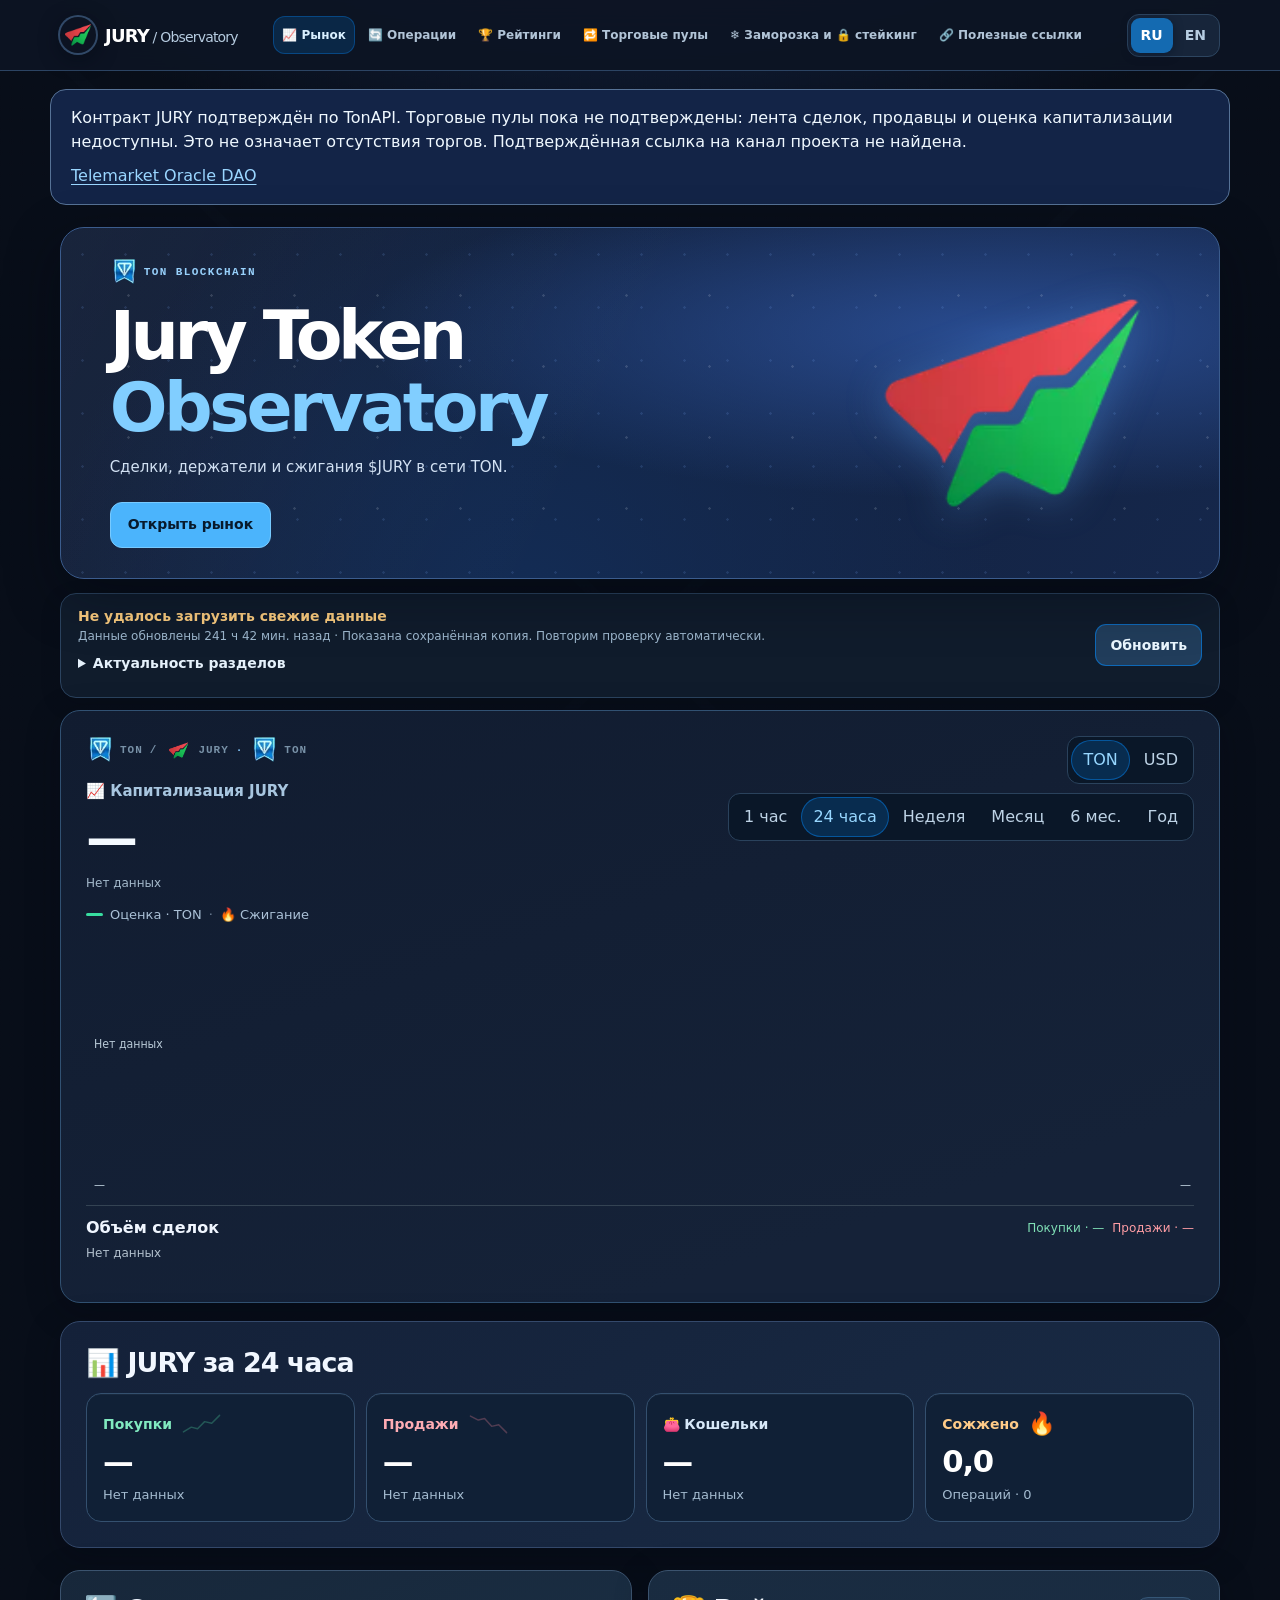
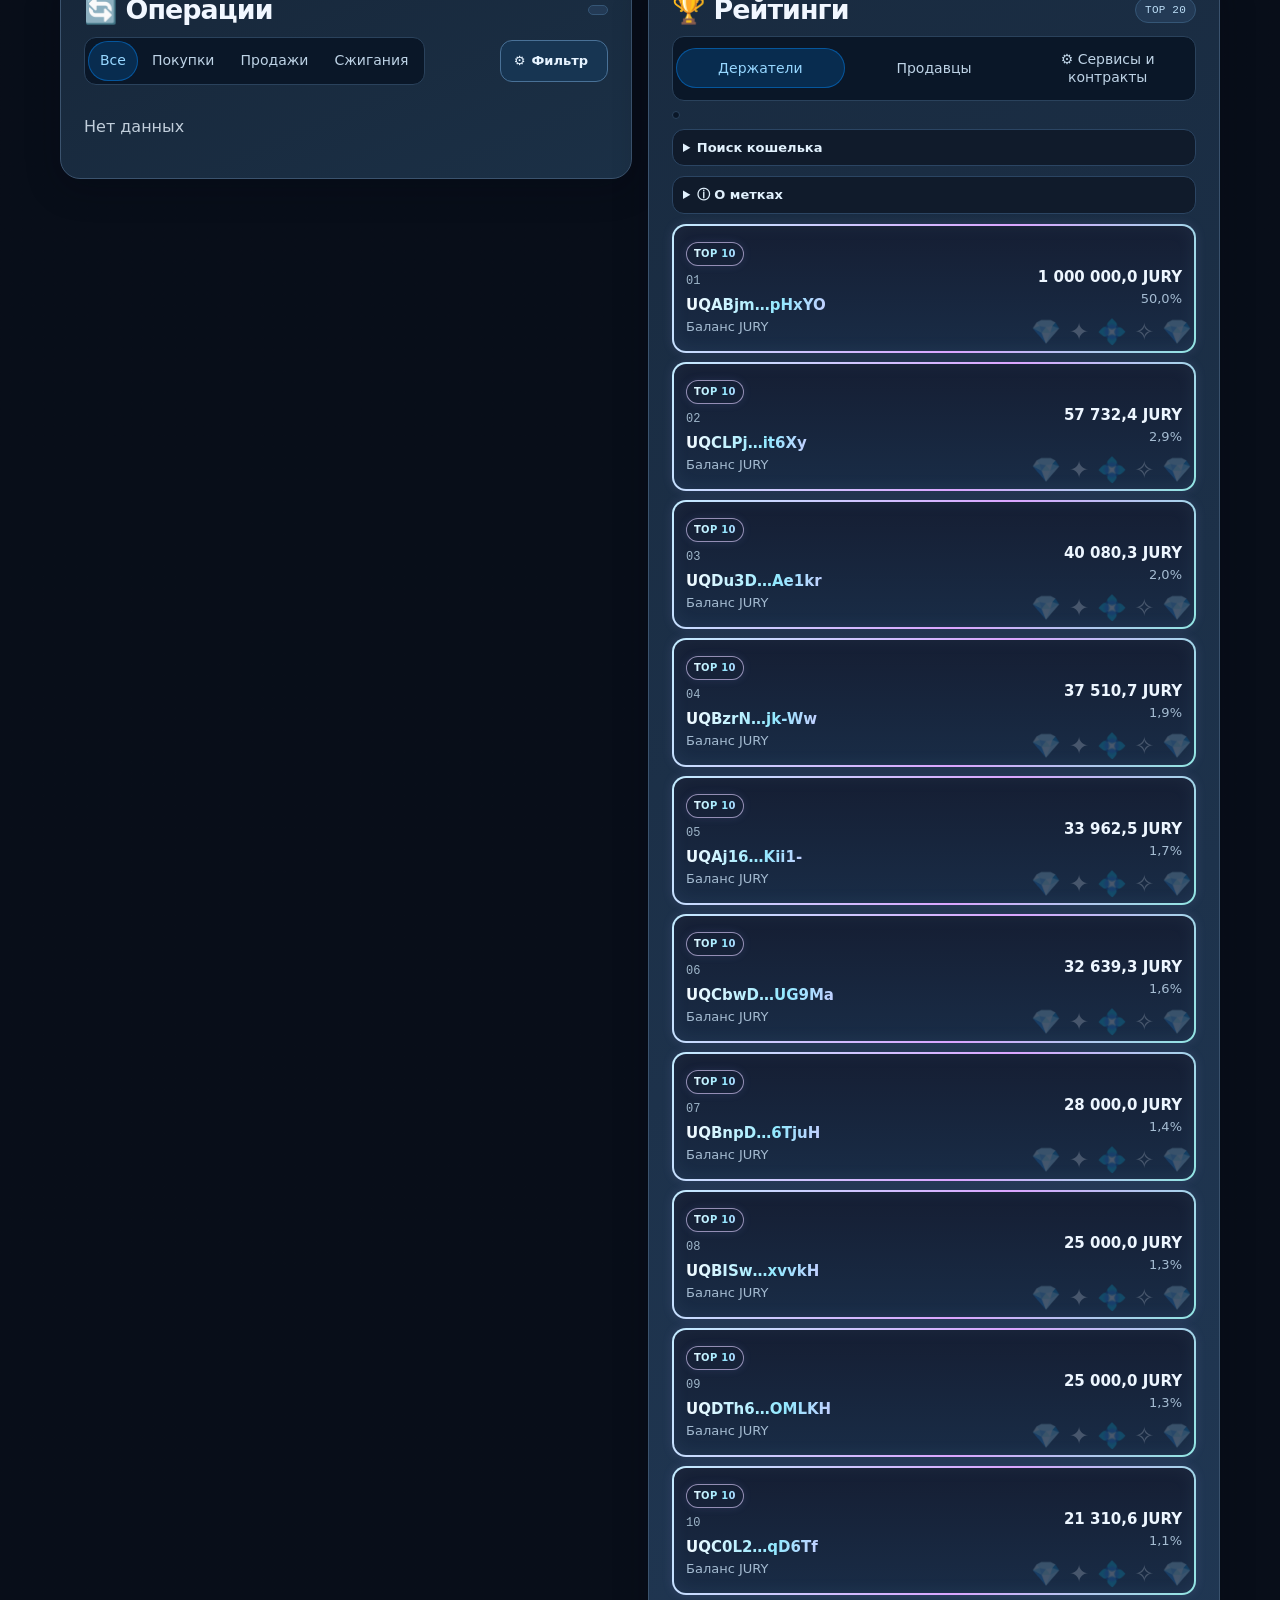
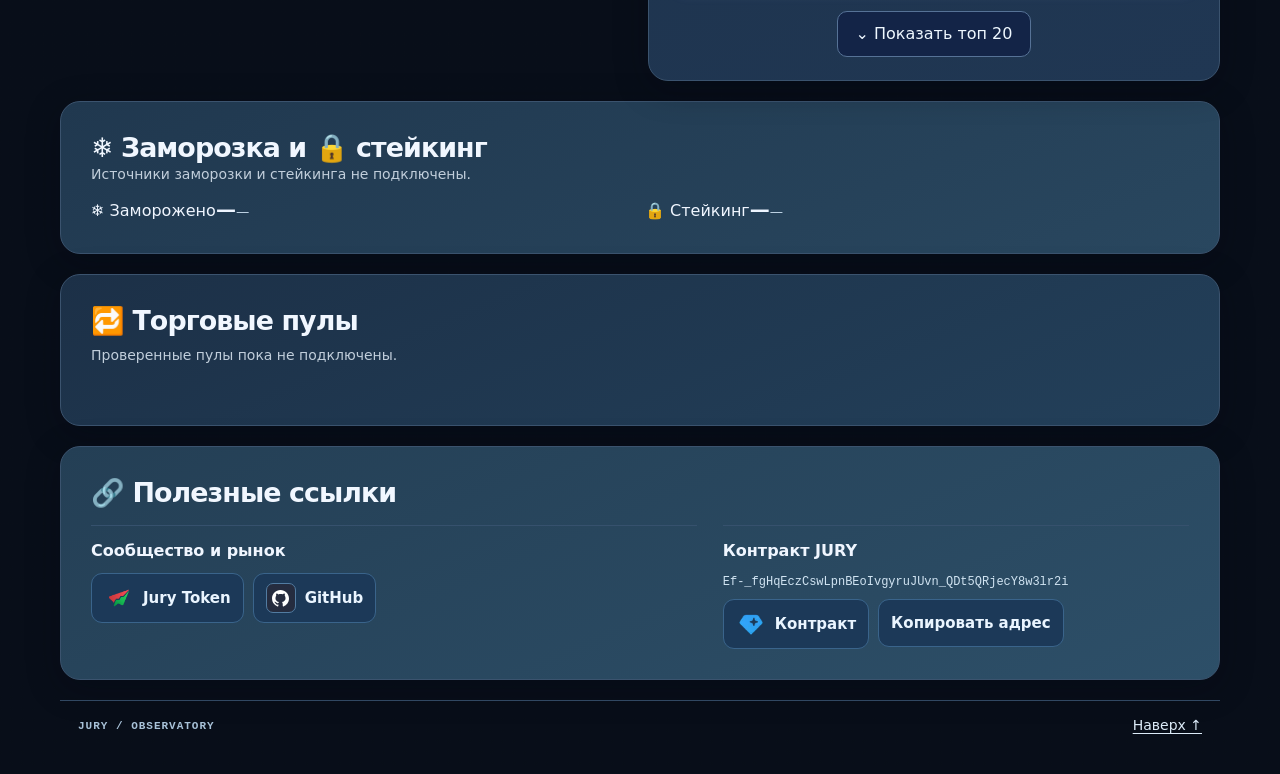
==== index.html @ b8ae8b2d "Build JURY observatory with verified masterchain identity and standalone artwork" ====
<!doctype html>
<html lang="ru"><head>
<meta charset="utf-8"><meta name="viewport" content="width=device-width,initial-scale=1">
<meta name="theme-color" content="#070d21"><meta name="description" content="JURY Observatory — сделки STON.fi и DeDust, держатели и подтверждённые сжигания JURY в сети TON.">
<title>Jury Token Observatory</title><style>:root{color-scheme:light;--ink:#101721;--muted:#536372;--paper:#f8fafc;--line:#cbd5df;--blue:#30a1f5;--link:#075d9b;--night:#090b0e;--graphite:#10151c;--green:#1e6b51;--red:#df0000;--orange:#975019;font:16px/1.5 system-ui,-apple-system,BlinkMacSystemFont,"Segoe UI",sans-serif;color:var(--ink);background:var(--night)}
*{box-sizing:border-box}
[hidden]{display:none!important}
html{scroll-behavior:smooth;scroll-padding-top:82px}
body{margin:0;background:var(--night)}
.wrap{width:min(1220px,calc(100% - 64px));margin-inline:auto}
h1,h2,h3,p{margin:0}
a{color:var(--link);text-underline-offset:3px}
a:hover{text-decoration:underline}
button{font:inherit;color:inherit;cursor:pointer}
a:focus-visible,button:focus-visible,summary:focus-visible,#plot svg:focus-visible{outline:3px solid #5692db;outline-offset:2px}
header{position:sticky;top:0;z-index:5;background:#090b0ef5;border-bottom:1px solid #283541;color:#f5f8fc}
.nav,.brand,nav,.langs,.tabs,.smallTabs,.introLinks,.eyebrow,.sectionHeading,.chartCaption,footer,.graphTop{display:flex;align-items:center}
.nav{min-height:65px;gap:20px;justify-content:space-between}
.brand{gap:9px;color:#fff;text-decoration:none}
.brand svg{width:36px;height:36px}
.brand strong{font-size:19px;letter-spacing:-.055em}
.brand span{font-weight:500;color:#c3cbd5}
.brand:hover{text-decoration:none}
nav{gap:5px}
nav a,.langs button{font-size:14px;font-weight:650}
nav a{color:#b4c0ce;padding:9px 11px;text-decoration:none;border-radius:8px}
nav a.on,nav a:hover{color:white;background:#203347;text-decoration:none}
.langs,.tabs,.smallTabs{background:#e5edf4;border-radius:10px;padding:3px;gap:2px;width:fit-content;max-width:100%;flex-wrap:wrap}
.langs button,.tabs button,.smallTabs button{border:none;padding:7px 10px;background:transparent;color:#364c61;border-radius:7px;line-height:1.35}
.langs .on,.tabs .on,.smallTabs .on{background:#114c79;color:white}
.hero{margin:20px 0 16px;position:relative;isolation:isolate;overflow:hidden;display:flex;align-items:center;min-height:192px;border-radius:20px;border:1px solid #293746;background:radial-gradient(ellipse at 88% 70%,#153650 0%,transparent 53%),#0b0d10;color:#fff}
.herotext{position:relative;z-index:1;padding:27px clamp(20px,3vw,44px);max-width:66%}
.eyebrow,.tag,footer>span{font-family:ui-monospace,Consolas,monospace;font-size:11px;font-weight:650;letter-spacing:.09em}
.eyebrow{gap:8px}
.eyebrow i{width:7px;height:7px;background:#468ec6;border-radius:50%}
.hero .eyebrow{color:#b9c9d9}
.hero .eyebrow i{background:var(--blue)}
h1{font-size:clamp(38px,4.6vw,68px);letter-spacing:-.07em;line-height:1.05;margin:7px 0 8px}
h1 em{font-family:Georgia,"Times New Roman",serif;font-weight:normal;letter-spacing:-.055em;color:#a1d6ff}
.hero p{color:#c9d5e1;font-size:15px}
.heroArt{position:absolute;inset:0 0 0 auto;width:41%;display:grid;align-items:center;pointer-events:none}
.heroArt svg{width:100%;height:100%;max-height:250px}
.introLinks{margin-top:17px;gap:10px}
.introLinks a,.more{border:1px solid #9daebf;border-radius:8px;padding:7px 12px;text-decoration:none;font-weight:650;font-size:14px}
.introLinks a{color:#f0f6ff;border-color:#536779}
.introLinks a:first-child{color:#081624;background:var(--blue);border-color:var(--blue)}
.introLinks a:hover,.more:hover{box-shadow:inset 0 0 0 1px currentColor}
.panel{background:var(--paper);border:1px solid var(--line);border-radius:17px;padding:clamp(16px,2vw,25px);min-width:0}
.graphTop,.sectionHeading,footer{justify-content:space-between;gap:12px}
.graphTop{align-items:flex-start}
.graph .eyebrow{color:#b6c8d9}
.graph .eyebrow span{color:#7891a7}
.graph h2{font-weight:550;color:var(--muted);font-size:16px;margin-top:12px}
.price{font-size:clamp(27px,3.2vw,44px);line-height:1.12;letter-spacing:-.05em;font-variant-numeric:tabular-nums;font-weight:730}
.chartCaption{font-size:13px;color:var(--muted);gap:7px;margin-top:13px}
.lineKey{width:17px;height:3px;border-radius:3px;background:var(--blue)}
.sep{color:#6f8196}
#plot{margin:6px 0;min-height:183px}
#plot svg{width:100%;height:183px;display:block;touch-action:pan-y}
#plot text{font:11px system-ui,sans-serif;fill:#b6c6d6}
.marker{cursor:pointer}
.marker:focus{outline:2px solid var(--orange)}
#readout{font-size:14px;font-variant-numeric:tabular-nums;min-height:24px;color:var(--ink)}
.note,.description,.resources p{font-size:14px;color:var(--muted);overflow-wrap:anywhere}
.note{font-size:12px}
.description{margin:8px 0}
.summary{margin:18px 0 22px}
.summary h2,.panel h2:not(.graph h2){font-size:clamp(20px,2.1vw,27px);letter-spacing:-.045em;line-height:1.2}
.summary .sectionHeading{margin-bottom:9px}
.tag{color:#3e5061;background:#e2ebf4;border-radius:20px;padding:4px 9px;white-space:nowrap;font-weight:500;letter-spacing:.02em}
#stats{display:grid;grid-template-columns:repeat(4,minmax(0,1fr));gap:10px}
.stat{background:var(--paper);border:1px solid var(--line);border-radius:13px;padding:13px 15px;min-width:0}
.stat b,.stat small,.stat span{display:block}
.stat b{font-size:clamp(20px,2.1vw,31px);line-height:1.3;font-variant-numeric:tabular-nums;overflow-wrap:anywhere;letter-spacing:-.04em}
.stat small{font-size:13px;color:var(--muted)}
.stat span{font-size:14px;font-weight:670}
.buy{color:var(--green)}
.sell{color:var(--red)}
.burn{color:var(--orange)}
.columns{display:grid;grid-template-columns:1fr 1fr;gap:16px;align-items:start}
.columns .tabs{margin:10px 0}
.columns .tabs button,.smallTabs button{font-size:14px}
.smallTabs:not(:empty){margin-bottom:8px}
#feedNote,#rankNote{margin-bottom:8px}
.row{display:grid;grid-template-columns:minmax(0,1fr) auto;gap:10px;border-top:1px solid #dce3eb;padding:10px 0;align-items:center}
.row>div{min-width:0}
.row>div:last-child{text-align:right}
.row b,.row small{display:block;font-variant-numeric:tabular-nums}
.row small{color:var(--muted);font-size:13px}
.row a{overflow-wrap:anywhere}
.row b{font-size:15px;line-height:1.45}
.row .badge{display:inline-block;padding:1px 6px;font-size:12px;border-radius:5px;margin-right:6px}
.badge.buy{background:#e0f3e8}
.badge.sell{background:var(--red);color:white}
.badge.burn{background:#ffead4}
.position{color:var(--muted);font:12px ui-monospace,monospace;margin-right:8px}
.empty{padding:16px 0;color:var(--muted)}
.more{background:#eaf1f7;color:#144b72}
.more[hidden]{display:none}
#more{margin-top:8px;width:100%}
.resources{margin:20px 0}
.resourcesGrid{display:grid;grid-template-columns:1.15fr 1.2fr 1fr;gap:24px;margin-top:16px}
.resources h3{font-size:16px;margin-bottom:6px}
.resourceList{display:flex;gap:8px 13px;flex-wrap:wrap}
.resourceList,.contract{margin-top:8px;font-size:14px}
.contract{display:block;overflow-wrap:anywhere;font-family:ui-monospace,monospace;margin-bottom:10px}
.resourcesGrid article{min-width:0}
summary{cursor:pointer;font-weight:600}
footer{padding:16px 0 25px}
footer a{font-size:14px}
@media(max-width:800px){.wrap{width:calc(100% - 28px)}
.nav{display:grid;grid-template-columns:1fr auto;gap:0;padding-top:6px}
.langs{grid-column:2;grid-row:1}
.brand{grid-column:1;grid-row:1}
nav{grid-column:1/-1;justify-content:space-between;gap:0}
nav a{padding:7px 5px;font-size:13px}
html{scroll-padding-top:98px}
.columns{grid-template-columns:1fr}
.heroArt{width:35%;opacity:.82}
.herotext{max-width:73%;padding:19px}
.hero{min-height:180px}
.graphTop{flex-wrap:wrap}
.resourcesGrid{grid-template-columns:1fr 1fr}

#stats{grid-template-columns:repeat(2,minmax(0,1fr))}}
@media(max-width:500px){.wrap{width:calc(100% - 20px)}
.hero{margin-top:10px}
.herotext{max-width:100%;padding:16px}
.heroArt{width:35%;inset:auto 0 0 auto;height:78px}
.hero p{max-width:96%;font-size:14px}
.introLinks{max-width:76%;gap:6px;flex-wrap:wrap}
.introLinks a{font-size:13px;padding:6px 8px}
.graphTop{gap:10px}
.tabs button{padding:6px 8px}
.stat{padding:10px}
.stat small{font-size:12px}
.row{gap:3px}
.row b{font-size:14px}
.row small{font-size:12px}
.resourcesGrid{grid-template-columns:1fr;gap:15px}
.resourcesGrid article+article{border-top:1px solid var(--line);padding-top:12px}}
@media(prefers-reduced-motion:reduce){html{scroll-behavior:auto}}

.walletLegend{font-size:13px;color:var(--muted);margin:4px 0}
.walletIdentity{display:inline-flex;align-items:baseline;flex-wrap:wrap;gap:2px 6px;max-width:100%;vertical-align:baseline}
.row .walletAddress{font-weight:700;text-decoration:underline;text-decoration-thickness:1px;text-underline-offset:3px}
.row .walletAddress.buy,.walletRole.buy{color:#126042}
.row .walletAddress.sell,.walletRole.sell{color:#df0000}
.row .walletAddress.burn,.walletRole.burn{color:#874305}
.row .walletAddress.neutral{color:#51615c}
.walletRole{font-size:11px;font-weight:600}
:is(.row,.walletResult) .domainBadge{font:600 11px/1.4 system-ui,sans-serif;letter-spacing:0;padding:2px 6px;border-radius:5px;overflow-wrap:anywhere;max-width:100%;display:inline-block}
.domainBadge.digits{color:#482e00;background:linear-gradient(110deg,#ffcc00 12%,#ffe173 34%,#fff9c0 46%,#ffd700 57%,#efb000 84%);background-size:220% 100%;border:1px solid #a37b00;animation:projectGold 4s ease-in-out infinite alternate}
details.domainDetails{display:inline-block;border:0;padding:0;font-size:12px;font-weight:500;width:100%}
details.domainDetails summary{color:var(--muted);font-size:11px}
#rank .position{vertical-align:top}
.onlyBadges{display:flex;align-items:center;gap:7px;font-size:13px;font-weight:600;margin:4px 0 7px;cursor:pointer}
.onlyBadges input{width:16px;height:16px;accent-color:var(--link)}


@keyframes projectGold{from{background-position:0% 50%}
to{background-position:100% 50%}}
@media(prefers-reduced-motion:reduce){.domainBadge.digits{animation:none}}
footer>span{color:#f5f8ff}
footer a{color:#dcebf8}
.price{overflow-wrap:break-word}

/* Make the chart and header dark; financial rows retain their semantic colours. */
.langs,.graph .tabs{background:#202a35}
.langs button,.graph .tabs button{color:#c3cfdb}
.langs .on,.graph .tabs .on{background:var(--blue);color:#071421}
.graph{--ink:#f5f8fc;--muted:#b2c0cd;color:var(--ink);background:var(--graphite);border-color:#283747}
.graph #readout a{color:#86caff}
.graph #plot svg{height:205px}
.brand:hover,.introLinks a:hover{color:#fff}
.introLinks a:first-child:hover{color:#081624}

.wrap{width:min(1180px,calc(100% - 88px))}
.hero{background:linear-gradient(165deg,#080a0d 22%,#10151c 100%)}
.graph,.summary{background:linear-gradient(180deg,#10151c,#152332);border:1px solid #374b5b}
.summary{background:linear-gradient(180deg,#152332,#172b3c);padding:clamp(16px,2vw,25px);border-radius:17px;color:#f4f8ff}
.summary .sectionHeading{margin-bottom:14px}
.stat{background:linear-gradient(145deg,#131d28,#1e3041);border:1px solid #3d5363}
.stat small{color:#b9c8d5}
.stat span.buy,.stat span.sell,.stat span.burn{display:inline-block;border-radius:5px;background:linear-gradient(120deg,#d8e5eb,#c1d4df);padding:1px 6px}
.columns .panel,.resources{--ink:#f3f7fc;--muted:#c1cedb;--link:#a6daff;--line:#435a6a;color:var(--ink);border-color:#3b5264}
.columns .panel{background:linear-gradient(180deg,#172b3c,#1a3b51)}
.columns .tabs,.columns .smallTabs{background:#0e1c29}
.columns .tabs button,.columns .smallTabs button{color:#cbd9e7}
.columns .tabs .on,.columns .smallTabs .on{background:#265a7d;color:#fff}
.row{border-color:#435666}
.position{color:#c1cedb}
.tag{background:#233f54;color:#d1e6f6}
.row .walletIdentity{background:linear-gradient(125deg,#d8e5eb,#c1d4df);border-radius:7px;padding:3px 6px}
.domainDetails summary{color:#354d62!important}
.domainDetails span{color:#223847}
#more,.resourceList>a,.resourceList>button{color:#f3f8ff;background:#15496b;border:1px solid #6289a3}
.resources{background:linear-gradient(180deg,#1a3b51,#20475e);padding:clamp(18px,2.5vw,30px)}
.resourcesGrid{grid-template-columns:1.3fr 1fr;gap:clamp(14px,2vw,26px)}
.resourcesGrid article{border-top:1px solid #7190a3;padding-top:13px}
.resources h3{margin-bottom:10px}
.resourceList{display:grid;grid-template-columns:1fr;gap:7px}
.resourceList>a,.resourceList>button{display:flex;align-items:center;justify-content:space-between;gap:6px;min-height:42px;padding:8px 12px;border-radius:7px;text-align:left;font:650 14px/1.35 system-ui,sans-serif;text-decoration:none;cursor:pointer}
.resourceList>a:hover,.resourceList>button:hover,#more:hover{background:#1b5c82;border-color:#aedfff}
.resources .contract{color:#d1e4f2;margin:6px 0;word-break:break-all}
footer{background:#090c10;border-top:1px solid #405362;padding:14px 18px;margin-bottom:14px;border-radius:8px}
@media(min-width:1000px){.resourcesGrid article:first-child .resourceList{grid-template-columns:repeat(2,minmax(0,1fr))}}
@media(max-width:800px){.wrap{width:calc(100% - 34px)}.resourcesGrid{grid-template-columns:1fr 1fr}}
@media(max-width:500px){.wrap{width:calc(100% - 22px)}.resourcesGrid{grid-template-columns:1fr}.resourcesGrid article+article{border-color:#7190a3}}

/* Draw external-link arrows without relying on a font glyph. */
.resourceList>a::after,.introLinks a[href^="https:"]::after,.row a:not(.walletAddress)::after{content:"";display:inline-block;width:8px;height:8px;flex-shrink:0;margin-left:6px;border-top:1.5px solid currentColor;border-right:1.5px solid currentColor;background:linear-gradient(135deg,transparent 43%,currentColor 46%,currentColor 54%,transparent 57%);vertical-align:1px}

.syncBar{display:flex;align-items:center;justify-content:space-between;gap:14px;margin:0 0 12px;padding:12px 18px;background:#101b27;border:1px solid #374b5b;border-radius:12px;color:#e5f1fb}
.syncBar>div{min-width:0}.syncBar p{font-size:14px;font-weight:650}.syncBar small{display:block;color:#b9c8d5;font-size:12px;overflow-wrap:anywhere}.syncBar .syncWarning{color:#ffcf80}
#refreshData{flex-shrink:0;min-height:42px;padding:8px 14px;border:1px solid #6289a3;border-radius:7px;background:#15496b;color:#f3f8ff;font-weight:650;font-size:14px}#refreshData:hover{background:#1b5c82}#refreshData:disabled{opacity:.65;cursor:wait}
@media(max-width:400px){.syncBar{align-items:flex-start;flex-wrap:wrap;padding:12px 14px}.syncBar>div{flex:1 1 175px}}

/* Market cap: native-currency valuation, with an explicit estimation note. */
.graph .price{font-size:clamp(32px,4.2vw,52px);letter-spacing:-.055em;line-height:1.15}
.graph h2{font-size:15px;margin-top:12px;margin-bottom:7px}
.capHeadline{display:flex;align-items:center;gap:14px;flex-wrap:wrap}
.capChange{font:700 14px/1.3 system-ui,sans-serif;padding:6px 9px;border-radius:8px;font-variant-numeric:tabular-nums;white-space:nowrap}
.capChange:empty{display:none}.capPositive{color:#54edb6;background:#133c32;border:1px solid #24634e}.capNegative{color:#ff2020;background:#321419;border:1px solid #7a242a}
#capPeriod{margin-top:5px;color:#a4b9cb}.graph #plot{min-height:250px;margin:18px 0 8px}.graph #plot svg{height:250px}
.graph #plot text{font:11px system-ui,sans-serif;fill:#b8c9d6}
.capRange{display:flex;justify-content:space-between;gap:8px;flex-wrap:wrap;color:#adc3d3;font-size:12px;font-variant-numeric:tabular-nums;margin:0 0 13px}
.graph #readout{background:#0b1723;border:1px solid #2b4354;padding:10px 12px;border-radius:9px;min-height:43px;font-size:13px;margin-bottom:9px}
.capMethod{font-size:11px;line-height:1.5;color:#9db3c4;border-top:1px solid #2b4354;padding-top:10px;margin-top:10px;max-width:850px}
.graph .chartCaption .lineKey{background:var(--chart-colour,#38dda0)}
@media(max-width:500px){.graph .price{font-size:34px}.capHeadline{gap:8px}.graph .graphTop{gap:15px}.graph .tabs{width:100%;justify-content:space-between}.graph .tabs button{padding:8px 6px;font-size:12px}.graph #plot svg{height:240px}.graph #plot{min-height:240px}.graph #readout{font-size:12px}.capMethod{font-size:11px}}
@media(max-width:360px){.graph .tabs{display:grid;grid-template-columns:repeat(3,minmax(0,1fr));gap:3px}.graph .tabs button{width:100%}}

:root{--blue:#75ccff;--project-art:url("[data-uri]");--night:#070d21}
body{background:radial-gradient(ellipse at 78% 0%,#24347b 0%,#111c49 28%,transparent 55%),#070d21}
header{background:#0a1129f5;border-color:#324576}
.brandMark{width:36px;height:36px;border-radius:50%;background:var(--project-art) center/cover}
.hero{min-height:268px;border-color:#435b9c;background:radial-gradient(ellipse at 78% 50%,#2b4696 0%,#182860 34%,transparent 68%),linear-gradient(112deg,#0d1639,#111c49)}
.hero::before{content:"";position:absolute;inset:0;background-image:radial-gradient(circle,#7eaeff 1px,transparent 1.5px),radial-gradient(circle,#eff7ff 1px,transparent 1.5px);background-size:43px 53px,83px 71px;background-position:0 0,26px 32px;opacity:.24;pointer-events:none}
.heroArt{width:40%;height:100%;background:var(--project-art) center / auto 88% no-repeat;filter:drop-shadow(0 0 20px #60b5ff60);border-radius:50%}
.hero h1 em{color:#89ceff}
.graph{background:linear-gradient(180deg,#101936,#151f43);border-color:#394b80}
.summary{background:linear-gradient(180deg,#182649,#202d55);border-color:#435480}
.columns .panel{background:linear-gradient(180deg,#192847,#1e3659)}
.resources{background:linear-gradient(180deg,#192b4b,#1b345a)}
.graphControls{display:grid;gap:10px;justify-items:end;min-width:0}
.row.trade-buy{border-left:3px solid #4cce9f;padding-left:8px;background:#14564832}
.row.trade-sell{border-left:3px solid #fb6b76;padding-left:8px;background:#7c223532}
.row.trade-burn{border-left:3px solid #e7ae57;padding-left:8px}
@media(max-width:800px){.graphControls{justify-items:start}}
@media(max-width:590px){
 .hero{min-height:210px}.heroArt{width:32%;height:auto;inset:12px 12px auto auto;aspect-ratio:1;opacity:1;background-size:contain}
 .herotext{max-width:76%}.hero h1{font-size:clamp(32px,7.5vw,47px)}.hero h1 em{display:block}
 .hero p{max-width:100%}.introLinks{max-width:100%}.graphControls{width:100%}.graph #currency{display:flex;width:auto}
}

#activity,#wallets,#pools{background:#141b27;border-color:#303a4a}
#activity .row,#wallets .row{background:transparent;border-color:#303a4a;border-left:0;padding-left:0}
#activity .row .walletIdentity,#wallets .row .walletIdentity{background:none;padding:0;column-gap:6px;row-gap:4px}
.columns .walletIdentity .walletAddress{background:none;padding:0}
.columns .row .walletAddress{color:#d6e2f0}
.columns .walletRole.buy,.columns .badge.buy{color:#85e6bc;background:none}
.columns .walletRole.sell,.columns .badge.sell{color:#ff9a9f;background:none}
.columns .walletRole.burn,.columns .badge.burn{color:#f1bd7d;background:none}
.columns .domainDetails summary,.columns .domainDetails span{color:#becbd9!important}
.columns :is(.row,.walletResult) .projectBadges{display:flex;flex-wrap:wrap;gap:5px;width:100%;align-items:center}
.columns :is(.row,.walletResult) .projectBadge{--badge-edge:#53627b;display:inline-flex;align-items:center;gap:4px;padding:2px 6px;border:1px solid var(--badge-edge);border-radius:6px;background:#202939;text-decoration:none;color:#eaf1fb;font:650 11px/1.35 system-ui,sans-serif;min-height:26px;max-width:100%}
.columns :is(.row,.walletResult) .projectBadge:hover{text-decoration:underline}
.columns :is(.row,.walletResult) .projectBadge::after{display:none}
.projectBadge img{display:block;width:18px;height:18px;object-fit:contain;border-radius:3px}
.columns :is(.row,.walletResult) .projectBadge.staking{padding-inline:4px;--badge-edge:#6c93cb}
.columns :is(.row,.walletResult) .projectBadge.vnuk{--badge-edge:#8f606f;color:#ffc8d4}
.columns :is(.row,.walletResult) .projectBadge.author{border-color:transparent;background:linear-gradient(#202939,#202939) padding-box,linear-gradient(105deg,#508eff,#dce5ee,#508eff) border-box;background-size:100% 100%,200% 100%;animation:projectBadgeGlow 5s ease-in-out infinite alternate}
.columns :is(.row,.walletResult) .projectBadge.joystick{--badge-edge:#9164ac}
.columns :is(.row,.walletResult) .projectBadge.phoenix{--badge-edge:#a86a36}
.projectBadge.joystick span,.projectBadge.phoenix span{background:linear-gradient(90deg,var(--badge-color),#ffe182,var(--badge-color));background-size:210% 100%;background-clip:text;color:transparent;animation:projectBadgeGlow 5s ease-in-out infinite alternate}
.projectBadge.joystick{--badge-color:#e3a6ff}
.projectBadge.phoenix{--badge-color:#ff9862}
@keyframes projectBadgeGlow{to{background-position:100% 0}}
@media(prefers-reduced-motion:reduce){.columns :is(.row,.walletResult) .projectBadge.author,.projectBadge.joystick span,.projectBadge.phoenix span{animation:none}}
#pools [lang="en"],html[lang="en"] #pools [lang="ru"]{display:none}
html[lang="en"] #pools [lang="en"]{display:inline}
#pools .poolIntro{margin:8px 0 16px}
#pools .poolGrid{display:grid;grid-template-columns:repeat(3,minmax(0,1fr));gap:10px}
#pools .poolCard{min-width:0;background:#1c2636;border:1px solid #39475b;border-radius:10px;padding:12px}
#pools .poolCard h3{margin:0 0 3px}
#pools .poolCard p{margin:0}
#pools .poolActions{display:flex;flex-wrap:wrap;gap:6px;margin-top:10px}
#pools .poolActions a{display:inline-flex;align-items:center;min-height:38px;padding:5px 9px;color:#edf5ff;background:#22344c;border:1px solid #586d88;border-radius:7px;font-size:13px;font-weight:650;text-decoration:none}
#pools .poolActions a:hover{background:#304963;text-decoration:underline}
#pools .poolRoute,#pools .poolTiny{margin-top:16px;padding-top:13px;border-top:1px solid #39475b}
#pools #discoveredPools{margin-top:10px}
#pools .poolCard .poolLiquidity{margin-top:8px;font-size:12px;overflow-wrap:anywhere}
#pools .poolCard h3{overflow-wrap:anywhere}
#pools .poolRoute h3{margin:0 0 4px}
#pools .poolRoute .poolCard{margin-top:9px;max-width:440px}
#pools .poolTiny .poolGrid{margin-top:10px}
#pools .poolSources{margin-top:13px;font-size:12px}
@media(max-width:800px){#pools .poolGrid{grid-template-columns:repeat(2,minmax(0,1fr))}}
@media(max-width:500px){#pools .poolGrid{grid-template-columns:minmax(0,1fr)}}

.columns :is(.row,.walletResult) .projectBadge.og{border-color:#a887c2;background:#222033}
.columns :is(.row,.walletResult) .projectBadge.fragmentNumber{--badge-edge:#cc7cdb;background:#78348b;color:#fff;font-weight:800;white-space:nowrap}
.projectBadge.og span{background:linear-gradient(90deg,#cbff69,#f3a5ff,#cbff69);background-size:210% 100%;background-clip:text;color:transparent;animation:projectBadgeGlow 4s ease-in-out infinite alternate;font-weight:800}
.columns :is(.row,.walletResult) .projectBadge.burner{border-color:#966237;padding-inline:4px}
.columns :is(.row,.walletResult) .projectBadge.blueNft{border-color:#3881a9;padding-inline:4px}
.operationRow .opMobile,.operationRow .opToggle{display:none}
#feed .operationRow .opDesktop a{display:inline-block}
@media(prefers-reduced-motion:reduce){.projectBadge.og span{animation:none}}
@media(max-width:640px){
 #feed .operationRow{grid-template-columns:minmax(0,1fr) minmax(0,auto) 28px;align-items:start;column-gap:4px;padding:8px 0}
 #feed .operationRow .opDesktop{display:none}
 #feed .operationRow>div:nth-child(2){align-self:start}
 #feed .operationRow .opMobile:not([hidden]){display:block;grid-column:1/-1;text-align:left;padding:2px 0 4px}
 #feed .operationRow .opToggle{display:grid;place-items:center;width:28px;min-height:32px;padding:0;background:none;border:0;color:#b8d3ec;cursor:pointer}
 .opToggle span{width:7px;height:7px;border-right:2px solid;border-bottom:2px solid;transform:rotate(45deg)}
 .opToggle[aria-expanded="true"] span{transform:rotate(225deg)}
}

body{background:linear-gradient(#070b16bb,#070b16cf),url("[data-uri]") center top/cover fixed,#070b16}
.supplyGrid{display:grid;grid-template-columns:repeat(2,minmax(0,1fr));gap:10px;margin-top:12px}
.supplyGrid a{display:grid;gap:4px;padding:12px;border:1px solid #39475b;border-radius:10px;background:#1c2636;text-decoration:none;min-width:0}
.supplyGrid a:hover{border-color:#7db5e6}
.supplyGrid strong{font-size:clamp(1rem,3vw,1.35rem);color:#eef5ff;overflow-wrap:anywhere}
.supplyGrid small{color:#afbfce}
@media(max-width:440px){.supplyGrid{grid-template-columns:1fr}body{background-attachment:scroll;background-size:auto,auto 1100px}}

.volumeBlock{margin-top:12px;border-top:1px solid #344353;padding-top:10px}
.volumeHeading,.volumeKeys,.tradeSize,.walletSearchForm{display:flex;align-items:center;gap:8px;flex-wrap:wrap}
.volumeHeading{justify-content:space-between}
.volumeKeys,.tradeSize{font-size:12px}
.volumeKeys span:first-child,.rankMove.gained{color:#80e0b6}
.volumeKeys span:last-child,.rankMove.lost{color:#ff9da4}
#tradeVolume svg{display:block;width:100%;height:56px}
.tradeSize{margin:8px 0;color:#bdcbd8}
.tradeSize label{display:inline-flex;align-items:center;gap:6px}
.tradeSize input[type=number],.walletSearchForm input{min-width:0;border:1px solid #53637a;border-radius:7px;background:#161f2b;color:#eaf1fb;padding:6px 8px;font:inherit}
.tradeSize input[type=number]{width:6em}
#rank .position,.walletResult .position{display:inline-flex;align-items:baseline;gap:4px}
.rankMove{font-size:10px;white-space:nowrap}
.walletSearch,.badgeLegend{margin:10px 0;border:1px solid #39475b;border-radius:8px;padding:8px 10px}
.walletSearch summary,.badgeLegend summary{cursor:pointer;color:#d6e2f0;font-size:13px;font-weight:650}
.walletSearchForm{margin-top:9px}
.walletSearchForm input{flex:1 1 145px}
.walletSearchForm button{padding:6px 9px;border:1px solid #52637b;border-radius:7px;background:#243249;color:#eaf1fb;cursor:pointer}
.walletResult{margin-top:9px;overflow-wrap:anywhere}
.walletResult h3,.walletResult h4,.walletResult p{margin:6px 0}
.walletResult ul,.badgeLegend dl{padding-left:0;margin:8px 0 0;font-size:12px}
.walletResult li{margin-left:15px;padding-top:3px}
.badgeLegend dl{display:grid;grid-template-columns:auto 1fr;gap:5px 8px}
.badgeLegend dd{margin:0;color:#bdcbd8}
.columns .projectBadge.arni,.columns .projectBadge.napiwas{border-color:#927fa2}
.columns .projectBadge.arni span,.columns .projectBadge.napiwas .badgeLabel{
 background:linear-gradient(90deg,#70e1dd,#c4b4ff,#ffab94,#ffe39a,#70e1dd);
 background-size:225% 100%;background-clip:text;color:transparent;
 animation:projectBadgeGlow 4.3s ease-in-out infinite alternate
}
.projectBadge .beerIcon{position:relative;display:inline-block;flex:0 0 18px;width:18px;height:18px}
.beerIcon::before,.beerIcon::after{content:"";position:absolute}
.beerIcon::before{left:2px;top:2px;width:10px;height:15px;border:1px solid #ffde99;border-radius:3px 3px 4px 4px;background:linear-gradient(#fff4dc 0 28%,#ffce56 29%,#e4932c 83%,#b36121)}
.beerIcon::after{left:12px;top:6px;width:5px;height:8px;border:2px solid #ffde99;border-left:0;border-radius:0 4px 4px 0}
@media(prefers-reduced-motion:reduce){.columns .projectBadge.arni span,.columns .projectBadge.napiwas .badgeLabel{animation:none}}

.projectBadges .domainDetails{width:auto;max-width:100%;overflow-wrap:anywhere}

/* JURY / Telegram-inspired Observatory — design layer v1.
   No remote fonts, frameworks, images or runtime dependencies.
   Loaded AFTER the existing stylesheet. Keeps data/JS functionality intact. */
:root{
  color-scheme:dark;
  --tg-bg:#090e18;--tg-surface:#121b2a;--tg-surface2:#192639;
  --tg-elevated:#20344b;--tg-line:#2a405a;--tg-blue:#55b9ff;
  --tg-blue-strong:#258fea;--tg-text:#f0f6ff;--tg-muted:#a6bdd2;
  --tg-green:#51dcaa;--tg-red:#ff8696;--tg-gold:#f3c66f;
  --night:var(--tg-bg);--paper:var(--tg-surface);--ink:var(--tg-text);
  --muted:var(--tg-muted);--line:var(--tg-line);--blue:var(--tg-blue);
  --link:#91d8ff;--green:var(--tg-green);--red:var(--tg-red);
  font-family:system-ui,-apple-system,BlinkMacSystemFont,"Segoe UI",sans-serif;
  font-optical-sizing:auto;
}
html{scroll-padding-top:100px}
body{
  color:var(--tg-text);
  background:radial-gradient(ellipse 80% 420px at 50% -150px,#1b315e 0%,transparent 72%),
    linear-gradient(#080e19e8,#080e19f1),url("[data-uri]") center top/cover fixed,#090e18;
}
.wrap{width:min(1160px,calc(100% - 40px))}
a{color:var(--link)}
button,input{font-family:inherit}
a,button,summary{-webkit-tap-highlight-color:transparent}
button:not(:disabled),a,summary{transition:background-color .18s ease,border-color .18s ease,color .18s ease,transform .18s ease}
button:active:not(:disabled),.introLinks a:active,.resourceList>a:active,#pools .poolActions a:active{transform:scale(.98)}
a:focus-visible,button:focus-visible,summary:focus-visible,input:focus-visible{outline:2px solid var(--tg-blue);outline-offset:3px}
header{background:#0d1524f0;border-bottom:1px solid #2c4463;backdrop-filter:blur(22px);-webkit-backdrop-filter:blur(22px)}
.nav{min-height:70px;gap:18px}
.brandMark{box-shadow:0 0 0 2px #314968,0 5px 20px #050a14a8}
.brand strong{font-size:18px;letter-spacing:-.045em}
.brand span{color:#b6cce0;font-size:14px}
nav{gap:5px}
nav a{padding:10px 13px;color:#b1c4d7;border-radius:12px;font-weight:600}
nav a.on,nav a:hover{background:#1e3958;color:#f4faff}
.langs{background:#17253a;padding:3px;border:1px solid #2d4560;border-radius:12px}
.langs button{border-radius:9px;min-width:39px;min-height:35px;color:#b6cde2}
.langs button.on{background:#288fd9;color:#fff;box-shadow:0 2px 10px #0613268c}
main.wrap{padding-bottom:10px}
.hero{margin:22px 0 14px;min-height:275px;border:1px solid #3b5c8d;border-radius:24px;
  background:radial-gradient(ellipse at 81% 30%,#294c91 0%,transparent 48%),
  radial-gradient(circle at 40% 110%,#132c55,transparent 60%),
  linear-gradient(125deg,#111d35,#15274b);
  box-shadow:0 18px 54px #02071164;isolation:isolate}
.hero::before{opacity:.14}
.hero::after{content:"";position:absolute;inset:0;pointer-events:none;
  background:linear-gradient(115deg,#ffffff08,transparent 50%);border-radius:inherit}
.herotext{padding:clamp(23px,3.5vw,45px);max-width:68%}
.hero .eyebrow{color:#98d1fc;letter-spacing:.13em}
.hero .eyebrow i{box-shadow:0 0 0 5px #269de421}
.hero h1{margin:13px 0 12px;font-size:clamp(39px,5.5vw,68px);line-height:1.03;letter-spacing:-.065em}
.hero h1 em{font-style:normal;font-weight:550;font-family:inherit;letter-spacing:-.05em;color:#81ceff}
.hero p{color:#d2e1f3;font-size:15px;max-width:510px;line-height:1.65}
.heroArt{background-size:auto 83%;filter:drop-shadow(0 6px 28px #67acff40)}
.introLinks{gap:10px;margin-top:21px}
.introLinks a{display:inline-flex;align-items:center;justify-content:center;
  min-height:42px;padding:9px 17px;border-radius:12px;font-size:14px;
  background:#1d3554;border:1px solid #52759b;color:#f5faff}
.introLinks a:first-child{background:#4bb4fc;color:#081a2c;border-color:#77caff}
.introLinks a:hover{background:#2c5277;text-decoration:none;transform:translateY(-2px)}
.introLinks a:first-child:hover{background:#83d0ff;color:#071b2c}
.syncBar{background:#101c2c;border-color:#2b435f;border-radius:16px;
  padding:12px 17px;box-shadow:0 6px 20px #050b152b}
.syncBar p{color:#e3f5ff}
.syncBar small{color:#9eb8ce}
#refreshData{border-radius:11px;background:#213d5b;border-color:#476d92;color:#eaf7ff}
#refreshData:hover{background:#2f5a81}
.panel,.graph,.summary,.columns .panel,.resources,#pools,#activity,#wallets{
  border:1px solid var(--tg-line);border-radius:20px;
  background:linear-gradient(155deg,#151f30 0%,#111927 100%);
  box-shadow:0 8px 34px #03091145;color:var(--tg-text)}
.graph{background:linear-gradient(160deg,#172640 0%,#101a2d 76%);border-color:#315172}
.graph .eyebrow{color:#86caff}
.graph h2{color:#a8c6e0;margin-top:15px}
.graph .price{color:#f4faff;letter-spacing:-.055em}
.graph .chartCaption{color:#abc1d7}
.graph #readout{border-color:#314964;background:#0e192a}
.graph .capMethod{border-color:#2b4056;color:#98aec2}
.graph #plot{border-radius:15px;overflow:hidden}
.graphControls{gap:9px}
.graph .tabs,.columns .tabs,.columns .smallTabs{background:#0a1728;border:1px solid #2a425c;border-radius:12px;padding:3px}
.graph .tabs button,.columns .tabs button,.columns .smallTabs button{border-radius:9px;min-height:34px;padding:7px 12px;color:#bed3e6}
.graph .tabs .on,.columns .tabs .on,.columns .smallTabs .on{background:#26659c;color:#fff;box-shadow:0 2px 8px #050d1780}
.summary{margin-top:18px;background:linear-gradient(150deg,#182b44,#142037);border-color:#2a496b}
.summary h2,.panel h2:not(.graph h2){color:#f1f7ff;font-weight:730;letter-spacing:-.035em}
#stats{gap:11px}
.stat{padding:16px;border-radius:15px;background:#102036;border:1px solid #34506f;box-shadow:inset 0 1px #ffffff0a}
.stat b{color:#fff;font-size:clamp(21px,2.4vw,32px);line-height:1.22;margin:5px 0}
.stat small{color:#a4bbd0}
.stat span{font-weight:680}
.stat span.buy,.stat span.sell,.stat span.burn{background:none;padding:0}
.columns{gap:16px}
.columns .panel{min-width:0}
.sectionHeading{flex-wrap:wrap}
.tag{background:#233a55;color:#badcf5;border:1px solid #355676}
.row{border-top-color:#263950;padding:12px 3px}
.row:hover{background:#ffffff07}
.row.trade-buy,.row.trade-sell,.row.trade-burn{border-left:3px solid transparent;border-radius:8px;padding-left:10px}
#activity .row.trade-buy{border-left:3px solid #52d5a2;background:#16362c42}
#activity .row.trade-sell{border-left:3px solid #ff8191;background:#40232a50}
#activity .row.trade-burn{border-left:3px solid #f5c16b;background:#3a2c1b48}
.row b{color:#edf6ff}
.row small{color:#a5bcd2}
.columns .row .walletAddress{color:#d5e9fd}
.columns .walletRole.buy,.columns .badge.buy{color:#75e7b2}
.columns .walletRole.sell,.columns .badge.sell{color:#ff9bac}
.columns .walletRole.burn,.columns .badge.burn{color:#f5c377}
.position{color:#9fb6ca}
.columns :is(.row,.walletResult) .projectBadge{border-radius:8px;background-color:#1d2b3e;min-height:28px}
.columns :is(.row,.walletResult) .projectBadge.fragmentNumber{background:#813c99;color:#fff;border-color:#dd8bfa}
.domainBadge.digits{border-radius:7px}
#more,.resourceList>a,.resourceList>button,#pools .poolActions a{
  background:#1c3958;border:1px solid #3a648b;border-radius:11px;color:#eaf5ff}
#more{min-height:43px}
#more:hover,.resourceList>a:hover,.resourceList>button:hover,#pools .poolActions a:hover{background:#2b5277}
.supplyGrid a,#pools .poolCard{background:#17263a;border:1px solid #2b4665;border-radius:14px;padding:15px}
.supplyGrid a:hover,#pools .poolCard:hover{border-color:#4785b3}
.supplyGrid small{color:#b5c9da}
#pools .poolCard h3{color:#f2f8ff}
#pools .poolCard p{color:#a9c0d3}
#pools .poolGrid{gap:12px}
#pools .poolActions a{min-height:40px}
.walletSearch,.badgeLegend{background:#101b2b;border-color:#2b4563;border-radius:12px}
.walletSearch summary,.badgeLegend summary{color:#e1f1fd}
.tradeSize input[type=number],.walletSearchForm input{background:#091729;border-color:#385575;color:#f5faff;border-radius:10px;min-height:38px}
.walletSearchForm button{background:#285982;border-color:#478bb5;border-radius:10px;min-height:40px}
.resources{background:linear-gradient(155deg,#152840,#152036)}
.resourcesGrid article{border-color:#36516d}
.resourceList>a,.resourceList>button{min-height:45px;padding:10px 13px}
footer{background:transparent;border-top:1px solid #314862;border-radius:0;color:#bed4e7;margin-top:20px}
footer>span{color:#a8c2d8}
@media(min-width:900px){
 .columns .panel{padding:23px}
 .hero{min-height:305px}
 .heroArt{background-size:auto 88%}
}
@media(max-width:800px){
 html{scroll-padding-top:114px}
 .wrap{width:calc(100% - 28px)}
 .nav{gap:5px;padding-top:5px}
 .brand strong{font-size:16px}
 nav{overflow-x:auto;scrollbar-width:none;justify-content:space-between}
 nav::-webkit-scrollbar{display:none}
 nav a{min-height:42px;display:inline-flex;align-items:center;white-space:nowrap;padding:9px 10px}
 .hero{margin-top:14px;min-height:230px}
 .herotext{max-width:75%;padding:24px}
 .resourcesGrid{grid-template-columns:1fr 1fr}
}
@media(max-width:590px){
 .wrap{width:calc(100% - 22px)}
 .hero{border-radius:20px;min-height:250px}
 .hero h1{font-size:clamp(34px,8vw,46px)}
 .herotext{max-width:100%;padding:20px 18px 78px}
 .hero p{max-width:100%;padding-right:0}
 .heroArt{width:100px;height:100px;top:auto;bottom:-7px;right:7px;inset:auto 7px -7px auto;opacity:.83;background-size:contain}
 .hero .introLinks{max-width:calc(100% - 90px)}
 .introLinks a{min-height:40px;padding:8px 11px}
 .graph,.summary,.columns .panel,.resources{padding:16px}
 .graphTop{gap:13px}
 .graphControls{width:100%;justify-items:stretch}
 .graph .tabs{width:100%;justify-content:space-between}
 .graph .tabs button{flex:1 1 auto;padding:8px 6px;font-size:12px}
 .graph .price{font-size:clamp(29px,8.7vw,39px)}
 .graph #plot,.graph #plot svg{min-height:210px;height:210px}
 #stats{grid-template-columns:repeat(2,minmax(0,1fr));gap:9px}
 .stat{padding:12px}
 .stat b{font-size:clamp(19px,5.4vw,26px)}
 .columns{gap:14px}
 #pools .poolGrid{grid-template-columns:1fr}
 .resourcesGrid{grid-template-columns:1fr}
 .row{min-width:0}
 .row>div{overflow-wrap:anywhere}
 .syncBar{flex-wrap:wrap}
 body{background-attachment:scroll}
}
@media(max-width:360px){
 .brand strong{font-size:14px}
 .brandMark{width:30px;height:30px}
 .nav{column-gap:3px}
 nav a{font-size:12px;padding:9px 7px}
 .hero .introLinks{max-width:100%}
 .heroArt{opacity:.4}
 .graph .tabs button{font-size:11px}
}
@media(hover:hover){
 .stat:hover,#pools .poolCard:hover{transform:translateY(-2px)}
}
@media(prefers-reduced-motion:reduce){
 *,*::before,*::after{scroll-behavior:auto!important;animation-duration:.01ms!important;transition-duration:.01ms!important}
}

/* FIGMA TELETON IOS UI KIT — SOURCE-ALIGNED
   Reference: fIjhy6ddPFSXmia3DCvQa2
   Dark selected tab: 6028:2120, row: 6023:2116, dark label: 6781:30558.
   Accent #008BFF; 52px regular list-row minimum; rounded selected tab.
   Native system font replaces Figma's licensed iostgico/SF Pro assets. */
:root{--tg-accent:#008bff;--tg-blue:#008bff;--tg-blue-strong:#008bff;--tg-selected:#146ab1}
nav a.on,nav a[aria-current="location"]{
 color:#d8efff;background:#008bff28;box-shadow:inset 0 0 0 1px #008bff55}
.langs button.on{background:var(--tg-selected);color:#fff}
.graph .tabs .on,.columns .tabs .on,.columns .smallTabs .on{
 border-radius:100px;background:#008bff2e;color:#97d7ff;
 box-shadow:inset 0 0 0 1px #008bff70}
.graph .tabs button,.columns .tabs button,.columns .smallTabs button{
 min-height:40px;line-height:1.25}
#activity .row,#wallets .row{min-height:52px}
#activity .row .walletAddress,#wallets .row .walletAddress{line-height:1.45}
#activity .row .badge,#wallets .row .badge{line-height:1.4}
#refreshData,.walletSearchForm button{border-color:#008bff91}
#refreshData:focus-visible,.walletSearchForm button:focus-visible{outline-color:#94d9ff}
@media(max-width:800px){
 nav a{min-height:44px}
}

/* Four compact, fully visible tabs on narrow Telegram WebViews. */
@media(max-width:590px){
 #nav{display:grid;grid-template-columns:repeat(4,minmax(0,1fr));gap:3px;overflow:visible;width:100%}
 #nav a{display:flex;align-items:center;justify-content:center;min-width:0;
  font-size:12px;white-space:nowrap;line-height:1.2;padding:9px 2px;text-align:center}
 #nav a[href="#links"]{font-size:0}
 #nav a[href="#links"]::after{content:"Ссылки";font-size:12px}
 html[lang="en"] #nav a[href="#links"]::after{content:"Links"}
}

/* UNIVERSAL OBSERVATORY UI V1 — reusable across token projects.
   Layout, labels, accessible filter, gem/paper honors and animated burn cards.
   No remote art/fonts: all decoration stays inside standalone HTML/CSS. */
.feedFilterBar{display:flex;align-items:center;justify-content:space-between;flex-wrap:wrap;gap:9px;margin:11px 0}
.feedFilterBar #filters{margin:0}
#badgeFilterToggle{display:inline-flex;align-items:center;justify-content:center;gap:6px;min-height:42px;
 padding:8px 13px;border:1px solid #497197;border-radius:12px;background:#173552;color:#e6f3ff;font-weight:750;font-size:13px}
#badgeFilterToggle[aria-expanded="true"]{background:#184a73;border-color:#82c9ff}
#badgeFilterCount{color:#9fd6fa;font-size:12px}
.filterPanel{background:#0f2033;border:1px solid #355573;padding:14px;border-radius:14px;margin:0 0 14px}
.filterPanel .onlyBadges{margin:0 0 10px;min-height:34px}
.filterPanel .tradeSize{margin:0 0 13px;gap:10px}
.filterPanel .tradeSize label{min-height:32px}
.filterBadgesHeading{display:flex;align-items:center;justify-content:space-between;gap:9px;
 border-top:1px solid #2b4961;padding-top:13px;margin-top:4px}
.filterBadgesHeading strong{font-size:13px;color:#cfe5f8}
#clearBadgeFilters{border:0;background:none;color:#88cfff;text-decoration:underline;font-size:12px;padding:6px}
.badgeFilterSearch{display:block;width:100%;min-width:0;min-height:42px;margin:9px 0 12px;
 padding:9px 12px;border:1px solid #3c5d7e;border-radius:10px;background:#0b182a;
 color:#ecf7ff;font-size:14px}
.badgeFilterSearch::placeholder{color:#9fb1c7}
.badgeFilterList{display:grid;grid-template-columns:repeat(2,minmax(0,1fr));gap:8px}
.badgeFilterItem{display:flex;align-items:center;gap:8px;min-height:39px;padding:7px 9px;
 border:1px solid #354d66;border-radius:10px;background:#172b40;
 color:#e5f2fd;font-size:12px;overflow-wrap:anywhere;cursor:pointer}
.badgeFilterItem:has(input:checked){border-color:#008bff;background:#153e60}
.badgeFilterItem input{accent-color:#008bff;flex:0 0 17px;width:17px;height:17px}
.filterHint{margin:12px 0 0;font-size:12px;color:#93aec5;line-height:1.5}
#feed{display:grid;gap:13px;margin-top:14px}
/* A transaction is a standalone, readable card rather than a compressed table row. */
#feed .operationRow{display:flex;flex-direction:column;align-items:stretch;gap:11px;position:relative;
 padding:16px 17px!important;margin:0;min-width:0;overflow:hidden;border:1px solid #344e67;
 border-left:4px solid #486787!important;border-radius:16px;background:#172b3d!important;
 box-shadow:0 5px 15px #030c172d;isolation:isolate}
#feed .operationRow.trade-buy{border-left-color:#45d9a2!important;background:linear-gradient(110deg,#153b35,#152d39 50%,#142637)!important}
#feed .operationRow.trade-sell{border-left-color:#ff7a8c!important;background:linear-gradient(110deg,#3a2636,#262837 55%,#1b2636)!important}
#feed .operationRow>div{position:relative;z-index:1;min-width:0}
#feed .operationRow .opHeader{display:flex;align-items:center;justify-content:space-between;gap:9px}
#feed .operationRow .opKind{font-weight:780;letter-spacing:-.015em;font-size:15px;line-height:1.3}
#feed .operationRow .opKind.buy{color:#7ef0c0}
#feed .operationRow .opKind.sell{color:#ffadba}
#feed .operationRow .opKind.burn{color:#ffe1a0}
#feed .operationRow .opDate{font-size:11px;color:#adc4da;white-space:nowrap;overflow:hidden;text-overflow:ellipsis;margin-left:auto}
#feed .operationRow .opToggle{display:grid!important;place-items:center;flex:0 0 35px;width:35px;min-height:35px;
 color:#d3e6f6;background:#1c3852;border:1px solid #436380;border-radius:10px;padding:0}
#feed .operationRow .opToggle span{display:block;width:auto;height:auto;border:0;
 transform:none;color:inherit;font:750 23px/1 system-ui,sans-serif}
#feed .operationRow .opToggle[aria-expanded="true"] span{transform:rotate(180deg)}
#feed .operationRow .opAmounts{display:grid;grid-template-columns:minmax(0,1.45fr) minmax(0,1fr);
 gap:12px;align-items:start;width:100%}
#feed .operationRow .opAmounts>div{min-width:0;display:flex;flex-direction:column;gap:2px}
#feed .operationRow .opAmountValue{display:block;overflow-wrap:anywhere;
 color:#f5faff;font-size:clamp(18px,2.2vw,24px);font-weight:795;letter-spacing:-.028em;
 line-height:1.22;font-variant-numeric:tabular-nums}
#feed .operationRow .opAmountUnit{color:#a6c1d7;font-size:12px;font-weight:650;line-height:1.4}
#feed .operationRow .opGram{text-align:right;align-items:flex-end}
#feed .operationRow .opWallet{padding-top:10px;border-top:1px solid #ffffff20;font-size:14px}
#feed .operationRow .walletIdentity{display:flex;align-items:center;gap:6px 8px;flex-wrap:wrap;width:100%;max-width:100%}
#feed .operationRow .walletAddress{font-weight:720;text-decoration-thickness:1px;text-underline-offset:3px;
 max-width:100%;overflow-wrap:anywhere}
#feed .operationRow .domainBadge.digits{vertical-align:middle;flex:0 0 auto}
#feed .operationRow .projectBadges{display:flex;flex-wrap:wrap;width:100%;gap:6px;margin-top:5px}
#feed .operationRow .opMobile{display:none;gap:10px;justify-content:space-between;
 padding-top:10px;border-top:1px solid #ffffff20;font-size:12px;color:#afc2d5}
#feed .operationRow .opMobile:not([hidden]){display:flex!important;grid-column:auto;text-align:left}
#feed .operationRow .opMobile a{color:#8cd5ff;font-weight:700}
#feed .operationRow .opDesktop{display:none!important}
#feed .operationRow .projectBadge{min-height:28px}
#feed .operationRow .domainDetails{max-width:100%;width:auto}
/* Burn decorations cover the whole card; text remains fully legible above them. */
#feed .operationRow.trade-burn{
 border:2px solid #d47b45!important;border-left:4px solid #ffba45!important;
 background:linear-gradient(120deg,#4a1a1a,#733319,#4d1c28,#783b18,#401d22)!important;
 background-size:300% 300%!important;
 animation:observatoryFireGlow 7s ease-in-out infinite alternate;
 box-shadow:0 0 17px #fa5c242b,inset 0 0 20px #ffae2520}
#feed .operationRow.trade-burn::before{content:"🔥  🔥     🔥  🔥";position:absolute;inset:auto 0 -12px;
 text-align:center;font-size:36px;letter-spacing:8px;opacity:.19;pointer-events:none;
 filter:blur(1px);animation:observatoryFlames 4.4s ease-in-out infinite alternate;z-index:0}
#feed .operationRow.trade-burn .opAmountValue{color:#fff5e8}
@keyframes observatoryFireGlow{
 0%{background-position:0% 55%;border-color:#b95f34;box-shadow:0 0 14px #eb702c32}
 50%{background-position:70% 12%;border-color:#ffb75a;box-shadow:0 0 24px #fa9a2342}
 100%{background-position:100% 75%;border-color:#db6938;box-shadow:0 0 16px #f4654444}
}
@keyframes observatoryFlames{from{transform:translateY(5px) scale(1);opacity:.10}to{transform:translateY(-15px) scale(1.07);opacity:.28}}
/* Honors apply only to the current top 10 in the appropriate rankings. */
#rank .rankingRow{position:relative;isolation:isolate;overflow:hidden;border-radius:14px;
 border:1px solid #355269;padding:14px 12px;margin-bottom:9px;gap:12px;
 background:#152438;min-width:0}
#rank .rankingRow>div{z-index:1;position:relative;min-width:0}
#rank .rankingRow .walletIdentity{max-width:100%;width:100%}
#rank .rankingRow .projectBadges{width:100%;margin-top:4px}
#rank .rankingRow .rankHonor{display:table;width:max-content;max-width:100%;border-radius:100px;
 font:760 11px/1.4 system-ui,sans-serif;padding:4px 11px;margin:0 0 8px;
 letter-spacing:.03em;text-transform:uppercase}
#rank .rankingRow.diamondHands{border:2px solid transparent;
 background:linear-gradient(#151e33,#192c46) padding-box,
 linear-gradient(115deg,#c2ecff,#dba5ff,#74ffd7,#ffe3a0,#9fb8ff,#e3a8ff,#c2ecff) border-box;
 background-size:100% 100%,350% 350%;animation:diamondSweep 8s linear infinite;
 box-shadow:inset 0 0 18px #99cfff13,0 0 11px #acaaff20}
#rank .diamondHands::before{content:"💎 ✦ 💠 ✧ 💎";position:absolute;inset:auto 2px 1px auto;
 opacity:.22;font-size:24px;pointer-events:none;z-index:0;
 animation:diamondSpark 5s ease-in-out infinite alternate}
#rank .diamondHonor{color:#f8efff;background:linear-gradient(105deg,#634c92,#3b647d,#74613d);
 border:1px solid #d9caff88;text-shadow:0 0 9px #bbaaffaa}
@keyframes diamondSweep{from{background-position:0 0,0% 50%}to{background-position:0 0,100% 50%}}
@keyframes diamondSpark{from{opacity:.1;transform:translateY(3px)}to{opacity:.30;transform:translateY(-3px)}}
#rank .rankingRow.paperHands{border:2px solid transparent;
 background:linear-gradient(#232431,#1a2637) padding-box,
 linear-gradient(115deg,#f7eee8,#a9b6c8,#e5b3ab,#eee3d8,#a9b6c8) border-box;
 background-size:100% 100%,280% 280%;animation:paperBorder 9s linear infinite}
#rank .paperHands::before{content:"🧻   🧻   🧻   🧻\A 🧻   🧻   🧻   🧻\A 🧻   🧻   🧻   🧻";
 white-space:pre;position:absolute;inset:-12px;z-index:0;font-size:28px;line-height:1.9;
 opacity:.13;pointer-events:none;transform:rotate(-8deg) scale(1.07);animation:paperDrift 8s ease-in-out infinite alternate}
#rank .paperHonor{color:#ecdddd;background:#53424b;border:1px solid #ccbbc7aa}
@keyframes paperBorder{from{background-position:0 0,0% 30%}to{background-position:0 0,100% 60%}}
@keyframes paperDrift{from{transform:rotate(-8deg) translateY(-6px) scale(1.07)}to{transform:rotate(-6deg) translateY(7px) scale(1.07)}}
.serviceEmoji{display:inline-block;margin-right:2px;font-size:15px;line-height:1}
/* Hero places the token emblem beside the identity rather than over the CTA. */
.hero{min-height:295px;display:flex;align-items:center;border-radius:24px}
.heroArt{width:33%;height:100%;right:16px;inset:0 16px 0 auto;background-size:contain;
 background-position:center;filter:drop-shadow(0 6px 20px #62b0ff50)}
.hero .herotext{max-width:65%;padding:30px clamp(23px,3.8vw,49px)}
.hero h1{line-height:1.06;margin-bottom:11px}
.hero p{max-width:38rem}
.hero .introLinks{display:flex;gap:12px;flex-wrap:wrap;align-items:center;margin-top:22px}
.hero .introLinks a{min-height:46px;padding:11px 17px}
@media(max-width:800px){
 .hero{min-height:255px}
 .hero .herotext{max-width:68%;padding:23px}
 .heroArt{width:30%;right:10px}
}
@media(max-width:640px){
 .feedFilterBar{display:flex;flex-direction:column;align-items:stretch;gap:8px}
 .feedFilterBar #filters{width:100%;display:flex;justify-content:space-between;gap:2px}
 .feedFilterBar #filters button{flex:1 1 auto;min-width:0;font-size:12px;padding:8px 4px}
 .feedFilterBar #badgeFilterToggle{align-self:flex-end}
 #feed .operationRow{padding:14px 13px!important}
 #feed .operationRow .opAmounts{grid-template-columns:minmax(0,1.4fr) minmax(0,1fr);gap:8px}
 #feed .operationRow .opAmountValue{font-size:clamp(17px,4.6vw,21px)}
 #feed .operationRow .opDate{font-size:10px}
 #rank .rankingRow{padding:11px 10px}
 .hero{min-height:285px;display:block}
 .hero .herotext{max-width:100%;padding:22px 18px}
 .hero h1{font-size:clamp(30px,7.6vw,42px);max-width:calc(100% - 115px);min-height:78px}
 .hero p{max-width:100%;font-size:14px}
 .heroArt{width:112px;height:112px;inset:15px 12px auto auto;opacity:.95;background-size:contain}
 .hero .introLinks{width:100%;display:grid;grid-template-columns:1fr 1fr;gap:9px;margin-top:19px}
 .hero .introLinks a{min-width:0;min-height:44px;padding:9px 7px;justify-content:center;font-size:12px}
}
@media(max-width:390px){
 .badgeFilterList{grid-template-columns:minmax(0,1fr)}
 .hero h1{max-width:calc(100% - 99px);font-size:31px}
 .heroArt{width:97px;height:97px}
 .hero{min-height:270px}
 #rank .rankingRow{grid-template-columns:minmax(0,1fr) auto}
 #rank .rankingRow b{overflow-wrap:anywhere;font-size:12px}
 #feed .operationRow .opAmountValue{font-size:17px}
 #feed .operationRow .opAmountUnit{font-size:11px}
}
@media(prefers-reduced-motion:reduce){
 #feed .operationRow.trade-burn,#feed .operationRow.trade-burn::before,
 #rank .rankingRow.diamondHands,#rank .diamondHands::before,
 #rank .rankingRow.paperHands,#rank .paperHands::before{animation:none!important}
}

/* OBSERVATORY OPERATION CARDS V1.1 — no per-card expansion, direct explorer action. */
#feed .operationRow .opHeader{align-items:center;gap:12px}
#feed .operationRow .opDate{flex:0 1 auto;text-align:right}
#feed .operationRow .opTransaction{
 display:inline-flex;position:relative;z-index:2;align-self:flex-end;justify-content:center;align-items:center;
 gap:7px;min-height:42px;margin-top:-3px;padding:8px 12px;
 color:#a0ddff;background:#1c3a53;border:1px solid #4576a0;border-radius:10px;
 font-size:13px;font-weight:770;line-height:1.2;text-decoration:none;white-space:nowrap;
 transition:background .18s,border-color .18s;
}
#feed .operationRow .opTransaction::after{content:"↗";font-size:16px;line-height:1}
#feed .operationRow .opTransaction:hover{background:#26516f;border-color:#81caff;color:#eff9ff}
#feed .operationRow .opTransaction:focus-visible{outline:2px solid #b3e6ff;outline-offset:3px}
#activity #more{display:flex;justify-content:center;align-items:center;width:100%;
 min-height:48px;margin-top:14px;padding:11px 13px;background:#183f5e;
 border:1px solid #547d9d;border-radius:12px;color:#e2f3ff;font-size:14px;font-weight:760}
#activity #more:hover{background:#23577c;border-color:#8ccfff}
#activity #more[hidden]{display:none}
@media(max-width:590px){
 #feed .operationRow .opTransaction{min-height:44px;margin-top:-5px}
}


/* JURY OBSERVATORY v1.2 — mobile-first polish, compact trades and per-DEX identity. */
html{scroll-behavior:smooth}
#market,#activity,#wallets,#pools,#supply,#links{scroll-margin-top:150px}
#market{background:linear-gradient(162deg,#111c30,#152238 80%)!important}
.summary{background:linear-gradient(150deg,#142139,#192b45)!important;border-color:#34496b}
#activity{background:linear-gradient(157deg,#17273a,#1b3046)!important}
#wallets{background:linear-gradient(157deg,#192b40,#203753)!important}
#pools{background:linear-gradient(157deg,#1c3047,#23405a)!important}
#supply{background:linear-gradient(157deg,#20384f,#29475f)!important}
#links{background:linear-gradient(157deg,#243f55,#2d4f68)!important}
#activity,#wallets,#pools,#supply,#links{border-color:#3b536e}
#nav{display:flex;flex-wrap:wrap;gap:4px;justify-content:center;align-items:center;min-width:0}
#nav a{flex:0 0 auto;white-space:nowrap;padding:10px 9px;font-size:12px;text-align:center}
#nav a[href="#links"]{font-size:12px}
#nav a[href="#links"]::after{content:none!important}
#feed{gap:9px}
#feed .operationRow{padding:11px 13px!important;gap:7px;box-shadow:0 2px 8px #030b1724;border-radius:13px}
#feed .operationRow .opHeader{min-height:25px}
#feed .operationRow .opTitleGroup{display:flex;align-items:center;gap:10px;min-width:0}
#feed .operationRow .opKind{font-size:14px}
#feed .operationRow .opDate{font-size:11px;color:#adbed2}
#feed .operationRow .opAmounts{gap:7px}
#feed .operationRow .opAmountValue{font-size:clamp(17px,2vw,21px);line-height:1.17}
#feed .operationRow .opAmountUnit{font-size:11px}
#feed .operationRow .opFooter{display:grid;grid-template-columns:minmax(0,1fr) auto;
 gap:10px;align-items:start;padding-top:8px;border-top:1px solid #ffffff20}
#feed .operationRow .opWallet{padding:0;border:0;min-width:0;font-size:12px}
#feed .operationRow .walletIdentity{column-gap:4px;row-gap:4px}
#feed .operationRow .walletAddress{font-size:12px;line-height:1.55;overflow-wrap:anywhere}
#feed .operationRow .projectBadges{gap:4px;margin-top:4px}
#feed .operationRow .opTransaction,
#feed .operationRow .opTransaction:hover{display:inline!important;align-self:start;
 margin:1px 0 0;padding:0;min-height:0;max-width:100%;
 background:none;border:0;border-radius:0;font-weight:650;font-size:12px;
 line-height:1.6;color:#a7ddff;text-decoration:underline;text-decoration-color:#6aa4d0;
 text-underline-offset:3px;white-space:nowrap}
#feed .operationRow .opTransaction::after{content:none!important;display:none!important}
#feed .operationRow .opTransaction:focus-visible{outline:2px solid #bbe8ff;outline-offset:3px}
#feed .operationRow .trendMini{width:52px;height:28px;flex:0 0 auto;overflow:visible}
#feed .operationRow .trendLine{fill:none;stroke-width:2.7;stroke-linecap:round;
 stroke-linejoin:round;stroke-dasharray:75;stroke-dashoffset:75;
 animation:trendDraw 3.3s ease-in-out infinite}
#feed .operationRow .trend-buy{color:#56ebac}
#feed .operationRow .trend-sell{color:#ff899d}
#feed .operationRow .trendLine{stroke:currentColor}
#feed .operationRow .trendDot{fill:currentColor;animation:trendDotPulse 3.3s ease-in-out infinite}
@keyframes trendDraw{0%,8%{stroke-dashoffset:75;opacity:.3}40%,83%{stroke-dashoffset:0;opacity:1}100%{stroke-dashoffset:75;opacity:.3}}
@keyframes trendDotPulse{0%,25%{opacity:0}55%,84%{opacity:1}100%{opacity:0}}
/* Animate Diamond Hands name/domain and honor in addition to the animated border. */
#rank .diamondHands .walletAddress,
#rank .diamondHands .rankHonor,
#rank .diamondHands .domainBadge{
 color:#e7dcff;background-image:linear-gradient(105deg,#f8fbff,#92e9ff,#f3b6ff,#ffe4a6,#b4ffd9,#e2d5ff);
 background-size:340% 100%;background-position:0% 50%;
 -webkit-background-clip:text;background-clip:text;-webkit-text-fill-color:transparent;
 animation:gemLetters 6.5s linear infinite;
 text-shadow:none;
}
#rank .diamondHands .rankHonor{background-color:#31455f;border-color:#e3d3ff99;box-shadow:0 0 8px #8b9eff22}
#rank .diamondHands .domainBadge{box-shadow:inset 0 0 10px #cbb6ff44,0 0 7px #88baff22}
@keyframes gemLetters{0%{background-position:0% 50%}100%{background-position:100% 50%}}
#rank .rankingRow .serviceGear{display:inline-flex;align-items:center;justify-content:center;
 width:23px;height:23px;line-height:1;font-size:15px;color:#d1e3f6;
 background:#31455b;border:1px solid #68859d;border-radius:7px}
#rank .rankingRow.diamondHands .serviceGear{border-color:#b0bee4}
/* Brand glyphs: inline vectors / local token art; no external requests. */
.brandGlyph{display:inline-flex;justify-content:center;align-items:center;vertical-align:middle;
 width:22px;height:22px;min-width:22px;flex:0 0 22px;
 border-radius:7px;background:#264562;color:#dceeff;
 border:1px solid #527ca2;font:800 10px/1 system-ui,sans-serif;
 letter-spacing:-.04em;text-decoration:none;overflow:hidden}
.brandGlyph svg{width:17px;height:17px}
.brandGlyph.brand-telegram{background:#1985be;color:#fff;border-color:#3aa9ea}
.brandGlyph.brand-x{background:#0b0e14;color:#fff;border-color:#718398}
.brandGlyph.brand-github{background:#252c3f;color:#fff}
.brandGlyph.brand-project{background:#182e4c url("[data-uri]") center/cover no-repeat;color:transparent}
.brandGlyph.brand-ston{background:#19458a;color:#bfe7ff;border-color:#4ca6e9}
.brandGlyph.brand-dedust{background:#5b4615;color:#ffe58c;border-color:#c59b31}
.brandGlyph.brand-tonco{background:#175c47;color:#a7ffd8;border-color:#40b98f}
.brandGlyph.brand-ton,.brandGlyph.brand-gram{background:#1b5a89;color:#e6f7ff;border-color:#49a5ea}
.brandGlyph.brand-gecko{background:#306040;color:#ecffb3;border-color:#87ba65}
.brandGlyph.brand-kito{background:#3a2854;color:#eddcff;border-color:#8660c0}
.brandGlyph.brand-usdt{background:#17664e;color:#a7fbe0;border-color:#41be8d}
.brandGlyph.brand-tonraffles,.brandGlyph.brand-jvault{background:#394576;border-color:#849bd2;color:#e7e9ff}
.brandedLink{display:inline-flex!important;gap:7px;align-items:center;justify-content:center}
#pools .poolCard h3{display:flex;gap:5px;align-items:center;flex-wrap:wrap;line-height:1.4}
#pools .poolCard .brandGlyph{width:19px;height:19px;flex-basis:19px;font-size:9px}
#pools .poolCard{position:relative;overflow:hidden;border-left-width:4px;
 transition:border-color .18s,background .18s,transform .18s}
#pools .poolCard.dex-dedust{background:linear-gradient(145deg,#3f371c,#2e3341)!important;
 border-color:#8b783a;border-left-color:#edc452;color:#fff4d3}
#pools .poolCard.dex-ston{background:linear-gradient(145deg,#1b365d,#243248)!important;
 border-color:#4679b7;border-left-color:#5abaff;color:#d9f0ff}
#pools .poolCard.dex-tonco{background:linear-gradient(145deg,#1c4b3c,#253b45)!important;
 border-color:#4d987a;border-left-color:#64dcad;color:#e0fff1}
#pools .poolCard.dex-mixed{background:linear-gradient(125deg,#403a28,#233e56)!important;
 border-color:#607791;border-left-color:#a1c9b0}
#pools .poolCard:not([class*="dex-"]){border-left:4px solid #617d97}
#pools .poolLiquidity{font-weight:750;color:#d5f3ed!important}
/* Money comes from market-cap estimation and current locked/staked source totals. */
#supply .supplyGrid a{display:flex;flex-direction:column;gap:5px;background:#1b2d42;
 border-color:#4a617d;padding:14px;border-radius:13px;min-width:0}
#supply .supplyGrid strong{font-size:clamp(16px,2vw,20px);line-height:1.25;overflow-wrap:anywhere}
#supply .supplyGrid .supplyUsd{color:#98e9c5;font-size:14px;font-weight:700}
#supply .supplyGrid small:not(.supplyUsd){color:#bbd0e2}
@media(max-width:1000px){
 #nav{justify-content:space-between;grid-column:1/-1;gap:2px}
 #nav a{flex:1 1 auto;min-width:0;padding:9px 5px;font-size:12px}
}
@media(max-width:590px){
 #nav{display:grid!important;grid-template-columns:repeat(3,minmax(0,1fr))!important;
 gap:4px;width:100%;overflow:visible!important}
 #nav a{font-size:11px;min-height:36px;line-height:1.1;padding:7px 3px;white-space:normal}
 #market,#activity,#wallets,#pools,#supply,#links{scroll-margin-top:175px}
 #feed .operationRow{padding:10px 11px!important;gap:6px}
 #feed .operationRow .opFooter{gap:8px}
 #feed .operationRow .opTitleGroup{gap:7px}
 #feed .operationRow .trendMini{width:40px;height:22px}
 #feed .operationRow .opDate{font-size:10px}
 #feed .operationRow .opTransaction{font-size:11px!important}
 #feed .operationRow .opAmountValue{font-size:clamp(16px,4.25vw,20px)}
 #pools .poolCard{padding:12px}
 #supply .supplyGrid{grid-template-columns:repeat(2,minmax(0,1fr))}
 #supply .supplyGrid strong{font-size:15px}
}
@media(max-width:360px){
 #supply .supplyGrid{grid-template-columns:1fr}
 #nav a{font-size:10.5px}
 #feed .operationRow .opAmounts{grid-template-columns:minmax(0,1.35fr) minmax(0,1fr)}
 #feed .operationRow .opAmountValue{font-size:16px}
}
@media(prefers-reduced-motion:reduce){
 #feed .operationRow .trendLine,#feed .operationRow .trendDot,
 #rank .diamondHands .walletAddress,#rank .diamondHands .rankHonor,
 #rank .diamondHands .domainBadge{animation:none!important}
 #feed .operationRow .trendLine{stroke-dashoffset:0}
 #feed .operationRow .trendDot{opacity:1}
}


/* Contrast and alignment fixes from the real mobile screenshots. */
#feed .operationRow .trendBase{fill:none;stroke:currentColor;stroke-width:2;
 stroke-linecap:round;stroke-linejoin:round;opacity:.32}
#rank .rankingRow .walletIdentity.serviceWallet{display:flex;flex-wrap:wrap;
 align-items:flex-start;gap:4px 7px;min-width:0}
#rank .rankingRow .walletIdentity.serviceWallet > .walletAddress{
 flex:1 1 0;min-width:0;overflow-wrap:anywhere}
#rank .rankingRow .walletIdentity.serviceWallet > .serviceGear{
 flex:0 0 23px;margin-top:1px}
#rank .rankingRow .walletIdentity.serviceWallet > .projectBadges{
 flex:1 0 100%}
#rank .rankingRow .diamondHonor{font-size:10px!important;padding:4px 7px!important;
 white-space:nowrap;display:inline-flex;align-items:center;gap:4px}

/* Observatory icon pack — local verified vector logos (offline only). */
.brandGlyph img{display:block;width:18px;height:18px;object-fit:contain;filter:brightness(0) invert(1)}
.brandGlyph.brand-github img{width:17px;height:17px}
/* Owner-approved flags and token emblems retain full color (SVG glyphs still use existing fallback styles). */
.brandGlyph.hasApprovedArtwork,.brandMark.hasApprovedArtwork{background-image:none!important}
.brandGlyph.hasApprovedArtwork{background:transparent!important;border-color:transparent!important;box-shadow:none;padding:0;overflow:visible}
.brandGlyph .brandTile,.brandMark .brandTile{display:block;width:100%;height:100%;flex:none;background-repeat:no-repeat;pointer-events:none}
.brandGlyph .brandTile{border-radius:4px}
.brandMark.hasApprovedArtwork{display:inline-flex;overflow:hidden}
.brandMark .brandTile{border-radius:50%}
.brandGlyph.brand-kito.hasApprovedArtwork{background:#d4e2f3!important;border:1px solid #92b1d7!important;border-radius:5px}

/* Compact, full-color DEX emblems in trading-pool descriptions. */
#pools .poolCard .dexMarks{display:inline-flex;align-items:center;vertical-align:middle;gap:3px;margin-right:2px}
#pools .poolCard .dexMarks .brandGlyph{width:17px;height:17px;min-width:17px;flex:0 0 17px;border-radius:4px}

/* Wallet-service logos belong to the guide, without changing the identity badges. */
#wallets .badgeLegend dt .brandGlyph{width:17px;height:17px;min-width:17px;flex:0 0 17px;vertical-align:middle;margin-right:4px}

/* JURY 2026 UX revision — approved icons, trading semantics and mobile polish. */
.brandInline{display:inline-flex;align-items:center;gap:5px;vertical-align:middle;white-space:nowrap}
.heroChain,.marketChain{display:flex;align-items:center;flex-wrap:wrap;column-gap:7px;row-gap:7px}
.brandInline .brandGlyph{width:27px;height:27px;min-width:27px;flex:0 0 27px;border-radius:6px}
.heroChain .brandGlyph,.marketChain .brandGlyph{width:29px;height:29px;min-width:29px;flex-basis:29px}
.dexTag{display:inline-flex;align-items:center;gap:6px;flex-wrap:wrap;line-height:1.4}
.dexTag .brandGlyph{width:24px;height:24px;min-width:24px;flex-basis:24px}
.brandGlyph{width:28px;height:28px;min-width:28px;flex:0 0 28px;font-size:12px}
.brandGlyph img{width:23px;height:23px;object-fit:contain}
.brandGlyph svg{width:21px;height:21px}
.brandGlyph .brandTile{border-radius:5px}
#pools .poolCard h3 .brandGlyph{width:26px;height:26px;min-width:26px;flex:0 0 26px}
#pools .poolCard .dexMarks .brandGlyph{width:23px;height:23px;min-width:23px;flex:0 0 23px}
#pools .poolActions a{display:inline-flex;gap:8px;align-items:center;flex-wrap:nowrap}
#pools .poolActions a .brandGlyph{width:24px;height:24px;min-width:24px;flex:0 0 24px}
.introLinks a{gap:8px}
.introLinks a .brandGlyph{width:27px;height:27px;min-width:27px;flex:0 0 27px}
.hero .introLinks a[href^="https:"]::after{content:none!important;display:none!important}
#links .resourceList{display:flex!important;flex-wrap:wrap;align-content:flex-start;align-items:flex-start;gap:9px}
#links .resourceList>a,#links .resourceList>button{
  display:inline-flex;align-items:center;justify-content:flex-start;gap:9px;
  flex:0 1 auto;width:max-content;max-width:100%;min-height:48px;
  padding:9px 12px;font-size:clamp(13px,1.5vw,15px);line-height:1.25;
  overflow-wrap:anywhere;text-align:left
}
#links .resourceList>a .brandGlyph{width:30px;height:30px;min-width:30px;flex:0 0 30px}
#links .resourceList>a::after{content:none!important;display:none!important}
#links .resourcesGrid article{min-width:0}
#links #contractAddress{font-size:12px;overflow-wrap:anywhere}
#supply .supplyGrid a .brandGlyph{width:27px;height:27px;min-width:27px;flex:0 0 27px}
#stats .statHeading{
 display:flex;align-items:center;gap:9px;min-width:0;min-height:28px;
 border:0;background:none;padding:0;color:#d7e8f9;
 font-weight:750;line-height:1.3;white-space:normal
}
#stats .statHeading.buy{color:#81eac0}
#stats .statHeading.sell{color:#ffacb4}
#stats .statHeading.burn{color:#ffcb88}
#stats .statHeading .trendMini{width:41px;height:22px}
#stats .statHeading .statFire{font-size:22px;line-height:1;display:inline-block;
 transform-origin:50% 90%;animation:statFireFlicker 1.8s ease-in-out infinite alternate}
@keyframes statFireFlicker{
 0%{transform:rotate(-8deg) scale(.92);filter:brightness(.92)}
 55%{transform:rotate(5deg) scale(1.15);filter:brightness(1.15)}
 100%{transform:rotate(-2deg) scale(1.02);filter:brightness(1.3)}
}
.trendMini{width:45px;height:24px;flex:0 0 auto;overflow:visible}
.trendMini.trend-buy{color:#56ebac}
.trendMini.trend-sell{color:#ff899d}
.trendMini .trendBase,.trendMini .trendLine,.trendMini .trendArrow{
 fill:none;stroke:currentColor;stroke-linecap:round;stroke-linejoin:round
}
.trendMini .trendBase{stroke-width:1.9;opacity:.27}
.trendMini .trendLine{stroke-width:2.6;stroke-dasharray:75;stroke-dashoffset:75;
 animation:trendDraw 3.3s ease-in-out infinite}
.trendMini .trendArrow{stroke-width:2.9;opacity:0;
 animation:trendArrowReveal 3.3s ease-in-out infinite}
@keyframes trendArrowReveal{
 0%,25%{opacity:0;stroke-dasharray:20;stroke-dashoffset:20}
 43%,83%{opacity:1;stroke-dasharray:20;stroke-dashoffset:0}
 100%{opacity:0;stroke-dashoffset:20}
}
#feed .operationRow{position:relative;isolation:isolate;overflow:hidden}
#feed .operationRow .operationWatermark{
 position:absolute;inset:0;display:grid;grid-template-columns:repeat(3,1fr);
 grid-template-rows:repeat(2,1fr);align-items:center;justify-items:center;
 pointer-events:none;z-index:0;transform:rotate(-12deg) scale(1.06);opacity:.18
}
#feed .operationRow .operationWatermark .brandGlyph{
 display:block;width:46px;height:46px;min-width:46px;flex:none;
 border:0;border-radius:7px;background:none;box-shadow:none;
}
#feed .operationRow .operationWatermark .brandTile{border-radius:7px}
#feed .operationRow >:not(.operationWatermark){position:relative;z-index:1}
#feed .operationRow .trendMini{width:43px;height:23px}
#rank .rankingRow.bestSellers{
 position:relative;isolation:isolate;overflow:hidden;border:2px solid transparent;
 background:linear-gradient(#192d3a,#192d3a) padding-box,
 linear-gradient(105deg,#247986,#82d7b1,#5472c6,#247986) border-box;
 background-size:100% 100%,330% 330%;animation:bestSellerBorder 9s linear infinite
}
#rank .rankingRow.bestSellers::before{
 content:"⇄  ↗   ⇄  ↘   ↗   ⇄   ↘   ⇄   ↗   ⇄";
 position:absolute;inset:0;overflow:hidden;word-break:break-all;
 font:750 23px/1.8 system-ui,sans-serif;letter-spacing:17px;
 color:#80decd;opacity:.13;pointer-events:none;
 transform:rotate(-8deg) scale(1.12);
 animation:bestSellerFlow 8s ease-in-out infinite alternate;
 z-index:0
}
#rank .rankingRow.bestSellers > div{position:relative;z-index:1;min-width:0}
#rank .bestHonor{
 color:#dffff7;background:linear-gradient(115deg,#115467,#20634a);
 border:1px solid #82d7b1a8;font-weight:800;white-space:nowrap
}
@keyframes bestSellerBorder{from{background-position:0 0,0% 50%}to{background-position:0 0,100% 50%}}
@keyframes bestSellerFlow{from{transform:rotate(-8deg) translateX(-9px) scale(1.12)}to{transform:rotate(-8deg) translateX(11px) scale(1.12)}}
#views{display:grid;grid-template-columns:repeat(3,minmax(0,1fr));gap:5px}
#views button{min-width:0;padding:10px 5px;white-space:normal;line-height:1.3}
#wallets .badgeLegend dl{grid-template-columns:minmax(94px,auto) 1fr;gap:8px 10px}
#wallets .badgeLegend dt{display:flex;align-items:center;gap:6px;min-width:0}
#wallets .badgeLegend dt .badgePreview{
 display:inline-flex;align-items:center;justify-content:center;
 flex:0 0 auto;min-width:31px;min-height:28px;
 padding:3px 5px;margin:0;overflow:visible
}
#wallets .badgeLegend dt .badgePreview img{width:23px;height:23px;object-fit:contain}
#wallets .badgeLegend dt .badgePreview .beerIcon{width:24px;height:24px}
#wallets .badgeLegend dt .brandGlyph{width:24px;height:24px;min-width:24px;flex:0 0 24px}
@media(max-width:590px){
 #nav a{min-height:45px;line-height:1.2;padding:7px 4px;font-size:10.5px}
 .marketChain{font-size:10.5px;column-gap:5px}
 .heroChain .brandGlyph,.marketChain .brandGlyph{width:24px;height:24px;min-width:24px;flex-basis:24px}
 #activity .sectionHeading{display:flex;flex-wrap:wrap;gap:8px}
 .dexTag{font-size:12px}
 #stats .statHeading{gap:5px;font-size:12px}
 #stats .statHeading .trendMini{width:32px;height:18px}
 #feed .operationRow .trendMini{width:37px;height:20px}
 #links .resourcesGrid{grid-template-columns:minmax(0,1fr)}
 #links .resourceList>a,#links .resourceList>button{font-size:13px;padding:8px 10px;min-height:46px}
 #wallets .badgeLegend dl{grid-template-columns:minmax(86px,auto) minmax(0,1fr);gap:8px}
 #wallets .badgeLegend dt{font-size:11px;flex-wrap:wrap}
 #wallets .badgeLegend dt .badgePreview{min-width:29px}
 #views button{font-size:11px;padding:9px 3px}
}
@media(prefers-reduced-motion:reduce){
 #stats .statFire,.trendMini .trendLine,.trendMini .trendArrow,
 #rank .rankingRow.bestSellers,#rank .rankingRow.bestSellers::before{animation:none!important}
 .trendMini .trendLine{stroke-dashoffset:0!important}
 .trendMini .trendArrow{opacity:1!important;stroke-dashoffset:0!important}
}

html[lang="ru"] #supply [lang="en"], html[lang="en"] #supply [lang="ru"]{display:none!important}

/* Token symbol is private to the newly generated project, not the common flags. */
.brandGlyph.brand-project{background:var(--project-flag) center/contain no-repeat!important;
 border-color:transparent!important;box-shadow:none!important;
 color:transparent!important;font-size:0!important;padding:0!important}
.supplyExternal{display:flex;flex-wrap:wrap;margin-top:14px;gap:9px}
.supplyExternal a{display:inline-flex;align-items:center;gap:8px;
 text-decoration:none;color:#eff8ff;border:1px solid #567296;
 background:#132447;border-radius:10px;padding:9px 12px;min-height:42px}
.supplyExternal a:hover{border-color:#81bdff}
html[lang="en"] .supplyExternal [lang="ru"],
html[lang="ru"] .supplyExternal [lang="en"]{display:none!important}

/* Project-specific badges (both static WebP and animated WebP/GIF). */
#wallets .badgeLegend dt[data-project-badge] {display:flex;gap:8px;align-items:center}
#wallets .badgeLegend dt[data-project-badge] .customBadge {flex:0 0 31px}
#wallets .badgeLegend dt[data-project-badge] img {width:26px;height:26px;object-fit:contain}
html[lang="en"] .customBadgeDescription [lang="ru"] {display:none!important}
html[lang="ru"] .customBadgeDescription [lang="en"] {display:none!important}
.projectBadge.customBadge {display:inline-flex;gap:5px;align-items:center;
  color:#f0f8ff;background:linear-gradient(120deg,#172b40,#23435a);
  border:1px solid var(--badge-accent,#76bfff);border-radius:9px;
  padding:3px 7px;min-height:25px}
#badgeFilterList .badgeFilterItem img {width:22px;height:22px;object-fit:contain;flex:0 0 22px}
.projectBadge.customBadge img {width:23px;height:23px;object-fit:contain;
  animation:customBadgeFloat 2.8s ease-in-out infinite alternate}
.projectBadge.customBadge .customBadgeSymbol {font-size:12px;font-weight:850;
  color:var(--badge-accent,#76bfff);min-width:20px;text-align:center}
@keyframes customBadgeFloat {from{transform:translateY(1px) scale(.95)}
 to{transform:translateY(-1px) scale(1.05)}}
@media(prefers-reduced-motion:reduce) {
 .projectBadge.customBadge img {animation:none!important}
}

#holdersMore{display:block;margin:16px auto 0;min-height:44px;max-width:100%;padding:10px 18px;border:1px solid #567296;border-radius:10px;background:#132447;color:#eff8ff;cursor:pointer;font:inherit}
#holdersMore[hidden]{display:none!important}
#syncDetail,#sectionStatus{overflow-wrap:anywhere}
#sectionStatus{margin-top:8px;font-size:14px}#sectionStatus summary{cursor:pointer;min-height:32px}#sectionStatus p{margin:6px 0}

:root{--project-flag:url("[data-uri]")}

.coverageNotice{max-width:1180px;margin:18px auto;padding:16px 20px;border:1px solid #567296;border-radius:16px;background:#132447;color:#eff8ff;font-size:1rem;overflow-wrap:anywhere}.coverageNotice p{margin:0 0 10px}.coverageNotice a{color:#9ad6ff}html[lang="ru"] .coverageNotice [lang="en"],html[lang="en"] .coverageNotice [lang="ru"]{display:none!important}@media(max-width:600px){.coverageNotice{margin:12px; padding:14px}}
</style>
</head><body id="top">
<header><div class="wrap nav">
<a class="brand" href="#top"><span class="brandMark" aria-hidden="true"></span><strong>JURY<span> / Observatory</span></strong></a>
<nav id="nav" aria-label="Observatory"><a href="#market" data-t="navMarket"></a><a href="#activity" data-t="activity"></a><a href="#wallets" data-t="wallets"></a><a href="#pools" data-t="navLiquidity"></a><a href="#supply" data-t="navSupply"></a><a href="#links" data-t="links"></a></nav>
<div class="langs" aria-label="Language"><button id="ru" lang="ru">RU</button><button id="en" lang="en">EN</button></div>
</div></header>
<aside class="coverageNotice"><p lang="ru">Контракт JURY подтверждён по TonAPI. Торговые пулы пока не подтверждены: лента сделок, продавцы и оценка капитализации недоступны. Это не означает отсутствия торгов. Подтверждённая ссылка на канал проекта не найдена.</p><p lang="en">TonAPI confirms the JURY contract. Trading pools have not been verified: trades, sellers and valuation are unavailable. This does not imply there is no trading. A verified project channel link has not been found.</p><a href="https://telemarket.org/oracle/dao" target="_blank" rel="noopener noreferrer"><span lang="ru">Telemarket Oracle DAO</span><span lang="en">Telemarket Oracle DAO</span></a></aside><main class="wrap"><section class="hero"><div class="herotext"><div class="eyebrow heroChain"><span class="brandInline" data-brand="ton">TON BLOCKCHAIN</span></div><h1>Jury Token <em>Observatory</em></h1><p data-t="intro"></p><div class="introLinks"><a href="#market" data-t="toMarket"></a></div></div><div class="heroArt" role="img" aria-label="Jury Token"></div></section>
<section class="syncBar" aria-label="Data updates"><div><p id="syncStatus" role="status" aria-live="polite"></p><small id="syncDetail"></small><details id="sectionStatus"><summary id="sectionStatusTitle"></summary><div id="sectionStatusRows"></div></details></div><button id="refreshData" type="button"></button></section>
<section class="panel graph" id="market"><div class="graphTop"><div><div class="eyebrow marketChain"><span class="brandInline" data-brand="ton">TON</span><span>/</span><span class="brandInline" data-brand="project">JURY</span> · <span class="brandInline" data-brand="ton">TON</span></div><h2 data-t="price"></h2><div class="capHeadline"><div id="lastPrice" class="price">—</div><span id="capChange" class="capChange"></span></div><p id="capPeriod" class="note"></p></div><div class="graphControls"><div id="currency" class="tabs" role="group"></div><div id="periods" class="tabs" role="group"></div></div></div>
<div class="chartCaption"><span class="lineKey"></span><span id="chartUnit"></span><span class="sep">·</span><span data-t="burnKey"></span></div>
<div id="plot"></div><section class="volumeBlock" aria-labelledby="volumeTitle"><div class="volumeHeading"><strong id="volumeTitle" data-t="volumeTitle"></strong><div class="volumeKeys"><span id="volumeBuys"></span><span id="volumeSells"></span></div></div><div id="tradeVolume"></div><small id="volumeEmpty" class="note" data-t="volumeEmpty"></small></section><div class="capRange"><span id="capLow"></span><span id="capHigh"></span></div></section>
<section class="summary"><div class="sectionHeading"><h2 data-t="summary"></h2></div><div id="stats"></div></section>

<div class="columns"><section id="activity" class="panel"><div class="sectionHeading"><h2 data-t="activity"></h2><span class="tag dexTag"></span></div><div class="feedFilterBar"><div id="filters" class="tabs"></div><button type="button" id="badgeFilterToggle" aria-controls="badgeFilterPanel" aria-expanded="false"><span aria-hidden="true">⚙️</span> <span data-t="filterButton"></span> <span id="badgeFilterCount" aria-live="polite"></span></button></div><div id="badgeFilterPanel" class="filterPanel" hidden><label class="onlyBadges"><input type="checkbox" id="feedDomains"><span data-t="withBadges"></span></label><div class="tradeSize"><label><input type="checkbox" id="largeTrades"><span data-t="largeTrades"></span></label><label><span data-t="minimumSize"></span><input type="number" min="0" step="any" value="20" inputmode="decimal" id="minTradeSize" disabled></label></div><div class="filterBadgesHeading"><strong data-t="filterByBadges"></strong><button type="button" id="clearBadgeFilters" data-t="filterReset"></button></div><input type="search" id="badgeFilterSearch" class="badgeFilterSearch" autocomplete="off" spellcheck="false" aria-label="Search badges"><div id="badgeFilterList" class="badgeFilterList"></div><p class="filterHint" data-t="filterHint"></p></div><div id="feed"></div><button class="more" id="more"></button></section>
<section id="wallets" class="panel"><div class="sectionHeading"><h2 data-t="wallets"></h2><span class="tag">TOP 20</span></div><div class="tabs" id="views"></div><div id="sellerPeriods" class="smallTabs"></div><details class="walletSearch"><summary data-t="walletSearch"></summary><form class="walletSearchForm" id="walletSearchForm"><input id="walletQuery" aria-label="TON" type="search" maxlength="253" spellcheck="false" autocapitalize="off" autocomplete="off" required><button id="walletFind" type="submit"></button></form><div class="walletResult" id="walletResult" role="status" hidden></div></details><details class="badgeLegend"><summary><span aria-hidden="true">ⓘ </span><span data-t="badgeLegend"></span></summary><dl><dt>OG</dt><dd data-t="badgeOg"></dd><dt>+888</dt><dd data-t="badgeFragment"></dd><dt>0000.ton</dt><dd data-t="badgeDigits"></dd><dt>🔥</dt><dd data-t="badgeBurn"></dd></dl></details><div id="rank"></div><button id="holdersMore" type="button" class="more" aria-controls="rank" aria-expanded="false" hidden></button></section></div>
<section id="supply" class="panel resources supplyPanel"><h2 data-t="supplyTitle"></h2><p class="note" lang="ru">Источники заморозки и стейкинга не подключены.</p><p class="note" lang="en">No verified lock or staking sources configured.</p><div class="supplyGrid"><div><span data-t="supplyFrozen"></span><strong id="frozenTotal">—</strong><small id="frozenUsd">—</small></div><div><span data-t="supplyStaked"></span><strong id="stakingTotal">—</strong><small id="stakingUsd">—</small></div></div></section>
<section id="pools" class="panel resources" aria-labelledby="pools-title"><h2 id="pools-title"><span lang="ru">🔁 Торговые пулы</span><span lang="en">🔁 Trading pools</span></h2><p class="poolIntro"><span lang="ru">Проверенные пулы пока не подключены.</span><span lang="en">Verified pools have not been configured.</span></p><div class="poolGrid knownPools"></div><div class="poolGrid" id="discoveredPools" hidden></div><p class="poolSources" id="poolChecked"></p></section>
<section id="links" class="panel resources"><h2 data-t="links"></h2><div class="resourcesGrid"><article><h3 data-t="projectResources"></h3><div class="resourceList"><a href="https://telemarket.org" target="_blank" rel="noopener noreferrer">Jury Token</a><a href="https://github.com/Freebielife/JURY">GitHub</a></div></article><article><h3 data-t="contractLabel"></h3><p class="contract" id="contractAddress"></p><div class="resourceList"><a id="contract" data-t="exploreContract"></a><button id="copy"></button></div></article></div></section>
<footer><span>JURY / OBSERVATORY</span><a href="#top" data-t="up"></a></footer></main>

<script id="snapshot" type="application/json">{"schema":1,"token":"Ef-_fgHqEczCswLpnBEoIvgyruJUvn_QDt5QRjecY8w3lr2i","updated":1795662504,"errors":["domains","fragmentNumbers","pools","tradeHistory","trades"],"refreshStatus":{"holders":{"attemptedAt":1795662319,"ok":true,"lastSuccess":1795662319},"burns":{"attemptedAt":1795662319,"ok":true,"lastSuccess":1795662319},"zeroBurns":{"attemptedAt":1795662319,"ok":true,"lastSuccess":1795662319},"trades":{"attemptedAt":1795662319,"ok":false,"error":"ValueError","lastSuccess":null},"rates":{"attemptedAt":1795662319,"ok":true,"lastSuccess":1795662319},"pools":{"attemptedAt":1795662319,"ok":false,"error":"HTTPError","lastSuccess":null},"identity":{"attemptedAt":1795662319,"ok":true,"lastSuccess":1795662319},"badges":{"attemptedAt":1795662319,"ok":true,"lastSuccess":1795662319}},"holders":{"totalSupply":"2000000","holderCount":585,"holders":[{"wallet":"0:018e61f3284de362fd4064bb0dcbec936ceacb012709283e25dd4336ca34291f","name":null,"tokenAmount":"1000000","share":50.0},{"wallet":"0:8b3e316641e5aeda95a10527a6aababc4b028e6ebc9f146126f425c736f322b7","name":null,"tokenAmount":"57732.430284037","share":2.88662151420185},{"wallet":"0:eedc3d405aad9caa22881598e9188cad4d90a87005a681690b879a5c0e78007b","name":null,"tokenAmount":"40080.340997268","share":2.0040170498634},{"wallet":"0:73acde3e9bba339e21483924d12a5027a75b281979a27a9d302b27e9bb156393","name":null,"tokenAmount":"37510.682490315","share":1.87553412451575},{"wallet":"0:23d7aecad16882e9da584b235a5b203a13c47644eb9f9a02f37cde4e23f38a8a","name":null,"tokenAmount":"33962.52294676","share":1.698126147338},{"wallet":"0:9bc03c92fd6c4b740b3a27ba775659e3ea87f5978831e3d64865d06d135c941b","name":null,"tokenAmount":"32639.280639585","share":1.63196403197925},{"wallet":"0:67a4361ae6946a8d202e80cb9a2aeefdf11aca80b0aaf5306ddaf89520977a4e","name":null,"tokenAmount":"28000","share":1.4},{"wallet":"0:484b0ac9b4d429697b76a9adad8ee8886bb3b91e1d9728c608e65c51332431be","name":null,"tokenAmount":"25000","share":1.25},{"wallet":"0:d387a540b1f6ac17557ac16e3b81b4dc5dac34bf4522c73984cb05d2cbd40e30","name":null,"tokenAmount":"25000","share":1.25},{"wallet":"0:b42f6118c541b4a531d85b535696625e2441ce11000e6acf3de3ea51c9a4aa0f","name":null,"tokenAmount":"21310.601247333","share":1.06553006236665},{"wallet":"0:9cfe2814a0af0bbad3cdbe9e15edf50dbafd3152fc6947accccbfc23322c64ec","name":null,"tokenAmount":"20035.727968665","share":1.00178639843325},{"wallet":"0:06bf866332532944a7259a85c9ef5a8a091671c6a91cce040ca4f517a3394e07","name":null,"tokenAmount":"20000","share":1.0},{"wallet":"0:e16aec22af8ae53d3756e9116dea2a0530b099d85793c97d639fcd868f7472d4","name":null,"tokenAmount":"18999.312130732","share":0.9499656065366},{"wallet":"0:3b614f0e5525435200ac13b2b14e388b0ff6af64edda98a8bcb1b2c2270f697b","name":null,"tokenAmount":"17483.142910907","share":0.87415714554535},{"wallet":"0:27bdfc819c85c6277d904e8946127660710d667af17f2e043c0c3a6527164552","name":null,"tokenAmount":"17400.196416809","share":0.87000982084045},{"wallet":"0:18262129c0fa68cd9d8a77f080ed0cae25b2fa7b65347897ba4a406dbd692404","name":null,"tokenAmount":"17039.316935934","share":0.8519658467967},{"wallet":"0:53b952b7b4d7c30108e0a844c4f52009f59d1d5405aca91e67e9c62e808d4cbe","name":null,"tokenAmount":"15897.20395779","share":0.7948601978895},{"wallet":"0:31dcb65fbfce43d2bbd9dc495e4dfa430e7f5f373899d058e97856a57d8b78a8","name":null,"tokenAmount":"15556.568031635","share":0.77782840158175},{"wallet":"0:6f8f10995596695dc5d7c736bb2b3b208d37aa971319aae0e95408937d1bb2dd","name":null,"tokenAmount":"13100.072043639","share":0.65500360218195},{"wallet":"0:62f51cf608c9f0e573480845f3faa2d304f479d945e43dba1de591f29f8e4ae2","name":null,"tokenAmount":"12747.250960023","share":0.63736254800115},{"wallet":"0:528d92e6a2355c47b73cacc9af58d9218eee20583f8a96dd109ec51421931c69","name":null,"tokenAmount":"12701.232337926","share":0.6350616168963},{"wallet":"0:44a060b34b4472a4ab36afb4f2ff35690133359a25d0ad6f6a6c053ab902ada8","name":null,"tokenAmount":"12501.720586674","share":0.6250860293337},{"wallet":"0:3e07fef89b39c6ec601f6a43af39ee6eed77d9c8c264a540ab2cad64ed5fd18e","name":null,"tokenAmount":"11785.643021417","share":0.58928215107085},{"wallet":"0:452c80b589dbd2a6e9ec0b6b8b6329f4dde9aa50c062b86398616bfcba9198b9","name":null,"tokenAmount":"10438.927505933","share":0.52194637529665},{"wallet":"0:8543ae5922d9814614f966703b722223a54610cf01d0e7491842d2b66d015d05","name":null,"tokenAmount":"10000.514679915","share":0.50002573399575},{"wallet":"0:0c1084ca3eebeb95bd2d94c0e460324a7b0ef6e5e07520d35ba72d38faeca767","name":null,"tokenAmount":"8614.855666131","share":0.43074278330655},{"wallet":"0:246c8037db39daf78617d4e8a2dfbd7317e08738f1c1f032c825ad5005c74d34","name":null,"tokenAmount":"8006.070236704","share":0.4003035118352},{"wallet":"0:bb8cbf44dc77d98c0bf69e89b0b11bc6f4a6008ad90df95407757eda5e0c4c0e","name":null,"tokenAmount":"8000","share":0.4},{"wallet":"0:5867bae69f299582a28f7943689e032b5627bbaa84ab3b0ec1e6d323de8cab29","name":null,"tokenAmount":"7337","share":0.36685},{"wallet":"0:3691cdf261f69fafb6065cc9ea8289f677ad768cff21a47e6b1932dfe58e0129","name":null,"tokenAmount":"7290.754255717","share":0.36453771278585},{"wallet":"0:1c71741d69a9ab3b0fca520b62bc9c64e9ec1edfe021a0330278cd150edea92e","name":null,"tokenAmount":"7276.813028361","share":0.36384065141805},{"wallet":"0:879c96949c4761943aa6aef3790c2a5635675cea69bfa59aef4f164979b40e88","name":null,"tokenAmount":"7000","share":0.35},{"wallet":"0:aacb4b0f400ab8806686e5234a65e6ef705f7b386bd67b85311ae711daf2d27f","name":null,"tokenAmount":"6917.078503728","share":0.3458539251864},{"wallet":"0:86941c1d5ab945834d2db5ab8eb8af1db1f02b71fa2054b7bb6739c1a16ce3be","name":null,"tokenAmount":"6752.45958816","share":0.337622979408},{"wallet":"0:d358d81f6c25ae15960162fa4706667d9422658466baf7da994f2d9761899b1d","name":null,"tokenAmount":"6676.504462071","share":0.33382522310355},{"wallet":"0:838fa24ea9f90c5634077eb86b842f3c570b72d0e48811f1ab400dca5246f734","name":null,"tokenAmount":"6569.956374758","share":0.3284978187379},{"wallet":"0:1e8472cfc9a77fa94ab895c4065b080f60fbe8dccf1b0cddb090ae2e4f8e94b6","name":null,"tokenAmount":"6458.325992304","share":0.3229162996152},{"wallet":"0:707f26ad42d0b707ebb1261d3221e294086cdd2c289244ac8b804c5f4da0be33","name":null,"tokenAmount":"6132.931443222","share":0.3066465721611},{"wallet":"0:4a9144c4ebbe47cd88d1ae6f836b196793717ef2f0d4b7bf65161a891b78df68","name":null,"tokenAmount":"6124.683219435","share":0.30623416097175},{"wallet":"0:f790370bf230c5bd3060bc7457f0830c0ef2772e36748dd718c5dd7d839c3b95","name":null,"tokenAmount":"5862.213633446","share":0.2931106816723},{"wallet":"0:7870412fcc79fb7bc75c5f21e5ab5dbb444bcc918b90c54fc1815665bc50dfda","name":null,"tokenAmount":"5751.775151624","share":0.2875887575812},{"wallet":"0:89f356bd10b3c8609187c5abcd7bb1d5840c7f8a88e73debff8e64ffd8f12010","name":null,"tokenAmount":"5686.251333394","share":0.2843125666697},{"wallet":"0:a51f3440a5db5090859b9b528fbb58b39d20895cbf3c2a9acfda08ffc4b0fdd6","name":null,"tokenAmount":"5212.103494784","share":0.2606051747392},{"wallet":"0:18f4ed1719589d00955d7eb40d42df53d8f8e79636d706bce35d22ef4fcabdc2","name":null,"tokenAmount":"5136.579926143","share":0.25682899630715},{"wallet":"0:f38ba7cd58f915ea9899255a45412fa612f30b9524b5c4733cc876da11f15f0b","name":null,"tokenAmount":"5128.26760214","share":0.256413380107},{"wallet":"0:7517134e9c890eec4e21f8c5740e24c619f2d1be13db71ece686a0772dbb5b89","name":null,"tokenAmount":"5083.251462725","share":0.25416257313625},{"wallet":"0:29052f45ea55cbadd08f68766c5439064abd3392e1560cd0c0414b094a76acb5","name":null,"tokenAmount":"5000.026422392","share":0.2500013211196},{"wallet":"0:282ef3a1bce5e3dea8682b90eb7f0ea3ce407d4c09ec9221263c8c6d60e57942","name":null,"tokenAmount":"5000","share":0.25},{"wallet":"0:afc0ed307eacf2c7ed04c3e5ed3bae33dc0e78dba684b5da46af2502576f9219","name":null,"tokenAmount":"5000","share":0.25},{"wallet":"0:110f4cb8e96732785f622db9007670784e1b57079619170aed829e413e4bddf5","name":null,"tokenAmount":"5000","share":0.25},{"wallet":"0:472951c11e96758a3a83c65e77c63e76f9a87f27a22af674538abdfa44504151","name":null,"tokenAmount":"4943.235531191","share":0.24716177655955},{"wallet":"0:b7247ff2f259e6599690d36d48a23e92eda285d54af2937a479f623d1048f8f9","name":null,"tokenAmount":"4634.346521963","share":0.23171732609815},{"wallet":"0:0ba02c0154cc96e881590dfe520882f3b4649b4a6d73c9db4f1e0212ddf39160","name":null,"tokenAmount":"4615.508638628","share":0.2307754319314},{"wallet":"0:4dac510afd9e47b47903bd611c2729d1ed73a3ca53032b660df7a6139130ff72","name":null,"tokenAmount":"4472.425388934","share":0.2236212694467},{"wallet":"0:11caad59a64fe028f90f1f00b3c63900c87eeb4d2b0dc6112d7be5b72b7c5e4f","name":null,"tokenAmount":"4300.422587303","share":0.21502112936515},{"wallet":"0:cf53c668dc46d68585669f8fba4a4a9e53ad72300d06c68d1ab648610f9e49ba","name":null,"tokenAmount":"4130.852260132","share":0.2065426130066},{"wallet":"0:fd15d91da843cfc632afff6cdd55df14275998e3caa1daf0649716312f22fb66","name":null,"tokenAmount":"4124.608896077","share":0.20623044480385},{"wallet":"0:7ee40b3ff9e797de5bde9ad79fad4aa1698a61565e46f079359a9dc6f5610e9c","name":null,"tokenAmount":"3833.843509094","share":0.1916921754547},{"wallet":"0:e51d584dc2fe36ec7d45471b9d4e84d675c7904d7258c7914707eb08e7c35770","name":null,"tokenAmount":"3833.074282784","share":0.1916537141392},{"wallet":"0:d2136047262e10a30bb88e0bea437ff8f8a16b476c7a0ea3f31643067330a0a0","name":null,"tokenAmount":"3734.644839151","share":0.18673224195755},{"wallet":"0:3108724b570e673052c697e0ec6ace73fa6175c8a8fbba3a72ac9fd131a9dabb","name":null,"tokenAmount":"3724.598454817","share":0.18622992274085},{"wallet":"0:9ffb21678e77786569ad2367c39a1e338111e097d5920bcf5840687603aea7ff","name":null,"tokenAmount":"3713.882015862","share":0.1856941007931},{"wallet":"0:8eb5eb7951277224bda7f058b81b804f0b85cf82ad7ebbbbc192a8d211f811e2","name":null,"tokenAmount":"3571.954665931","share":0.17859773329655},{"wallet":"0:74f3ab23bfc7f08b30ea90c30b0fb7cd88cfcfd1be84dc187ebfc95762343d30","name":null,"tokenAmount":"3525.49148482","share":0.176274574241},{"wallet":"0:24884245cfea708372a3e72306e55ebc50f7c239f7e71a0d864cc924304a71f8","name":null,"tokenAmount":"3517.45659922","share":0.175872829961},{"wallet":"0:f2a811f7878bf728e7e48a7a995c74d58672957707959fd7ff451dd57977f95f","name":null,"tokenAmount":"3466.217397725","share":0.17331086988625},{"wallet":"0:b7601803f86f3ca3af87e1b57e233415090852b816ef91b36f00caa9ff59f3ac","name":null,"tokenAmount":"3462.553576864","share":0.1731276788432},{"wallet":"0:20fce773bde63677d4540e9b22e1ffe7f2d8f2017675277500e8b6d4c43376eb","name":null,"tokenAmount":"3354.236680472","share":0.1677118340236},{"wallet":"0:bd514b15478496e75f31d4e82903803d9d4f118eeecc4603c13ef2fa304f0b86","name":null,"tokenAmount":"3282.546121477","share":0.16412730607385},{"wallet":"0:4ec1683646fde3a77d77a03f219c79ae28a7b563146a0b4411a2aaf69099a9c3","name":null,"tokenAmount":"3217.942181773","share":0.16089710908865},{"wallet":"0:f601e52102b52130842f10365787b4c2f9491a2177cb171f24e60c7d25498ab9","name":null,"tokenAmount":"3200.442333993","share":0.16002211669965},{"wallet":"0:d9ed0a55fe17232bdd3a523ffd36ef734663c60415e906a081d10078939b6d3c","name":null,"tokenAmount":"3199.661041151","share":0.15998305205755},{"wallet":"0:8b1cb9b7fa8051c5ced91202e45d40ce0f7986962e8ccd308fe331586580aab8","name":null,"tokenAmount":"3022.869582113","share":0.15114347910565},{"wallet":"0:63376311aef8ba9155c74ebbe2ed04a86a0749681e8da5bc6ee04f97a875d181","name":null,"tokenAmount":"3019.888389794","share":0.1509944194897},{"wallet":"0:0c1b64a651f4d59f0d506981a0052f55eb8397f6f8aca98eeb8a52e6597aea5b","name":null,"tokenAmount":"3000","share":0.15},{"wallet":"0:818ab07ee7ceaa922a119b2a8f827f72dff195697325fe603d301c6dd812bffc","name":null,"tokenAmount":"3000","share":0.15},{"wallet":"0:3a6dc7cbeaed509751ddd8dd550be9205157bddce2160b0ea0591a95795d7a2a","name":null,"tokenAmount":"2969.761753659","share":0.14848808768295},{"wallet":"0:edb4b26acfa25c9df64f7d2e0383bd76bd14800a85dfb552b3db0c5225534262","name":null,"tokenAmount":"2933.272323138","share":0.1466636161569},{"wallet":"0:45a613ee6921b56c41d9c53bbe85705e833c94231862cba211ea8b536688ec30","name":null,"tokenAmount":"2832.387941307","share":0.14161939706535},{"wallet":"0:15c8fe42b8389715a9914a4cacde008ecf8e2e2c1a635cdb22a7647a0b52bfe6","name":null,"tokenAmount":"2694.778153869","share":0.13473890769345},{"wallet":"0:4ac8db1aaaa204db5b6375c930c2fcff690528b71f9a3d2632342bab55f0f422","name":null,"tokenAmount":"2690.933465622","share":0.1345466732811},{"wallet":"0:dd4070cec926df472bd9e1dec251c2542b59cda48cbb64d877a82dfe77ea8720","name":null,"tokenAmount":"2655.46611542","share":0.132773305771},{"wallet":"0:c8fbb71fcff023fc7d35b7a38cea42ec144fd7aaf997666a60027231f09d3b25","name":null,"tokenAmount":"2582.188492104","share":0.1291094246052},{"wallet":"0:8f0383b4cf4cea49050c1ff134bd5bced29c003e813d6b17385266d4a70c766e","name":null,"tokenAmount":"2525.701174078","share":0.1262850587039},{"wallet":"0:d460e675cbf5b8c693d7e1def59d4f6fcb27bb4a93bc4256e67bfd0394c8dc0c","name":null,"tokenAmount":"2511.199439774","share":0.1255599719887},{"wallet":"0:2c53e7b28a9d0a3d0297741b978d5183310361a3c624e9da4c9528f6a38d4452","name":null,"tokenAmount":"2331.600395499","share":0.11658001977495},{"wallet":"0:d8bee07ed2c6baebbef2c6cf65f7dfe7067d891fd02761626aeba9745475c78b","name":null,"tokenAmount":"2300.560248919","share":0.11502801244595},{"wallet":"0:0a864cec1deb14d5dace34c6a73559f59d30d74b9a58b2951a74d3bd96e781eb","name":null,"tokenAmount":"2202.966436616","share":0.1101483218308},{"wallet":"0:112fc87eaa9f63e4cc96e332a52edd28a958ca3f95ed127ce509d401a0d91f8a","name":null,"tokenAmount":"2200.4572674","share":0.11002286337},{"wallet":"0:f491c5d507ee6e02566207732be2c10f28cdd7884c1882a96e205f0fd1c2b470","name":null,"tokenAmount":"2146.202026224","share":0.1073101013112},{"wallet":"0:022695cb96f57d2289f18da946c9125d61028884ac4dd288a0a74b606574cb85","name":null,"tokenAmount":"2134.715637494","share":0.1067357818747},{"wallet":"0:0d087a5e0232dc5efaf81a6663c5174b66adca38670a2fcd35c9d2e16b56dc68","name":null,"tokenAmount":"2119.82835854","share":0.105991417927},{"wallet":"0:0eb482e6ab9e6c5f2055cd97086d3f24fe5951317e1c078fc2a87a0e5c62393e","name":null,"tokenAmount":"2114.31427088","share":0.105715713544},{"wallet":"0:6fcff00cb34079267d3977839f68a84cfc5716c04fcff03b3289c5a3811736fd","name":null,"tokenAmount":"2025.853734104","share":0.1012926867052},{"wallet":"0:29811dc67f9630f1035e1b7921366755c76799749f9732ff2a2ab7a7af4a3a4f","name":null,"tokenAmount":"2003.740126183","share":0.10018700630915},{"wallet":"0:19422f6dd23f1e89b8b4192703467a0943da27ccc2ac74ae9745c7c19edc0c5a","name":null,"tokenAmount":"1953.6019743","share":0.097680098715},{"wallet":"0:f4e18f29aad3a3641b1b43cefa4fa034f289f297a83a467d6b2c77a28c6369f3","name":null,"tokenAmount":"1913.00056051","share":0.0956500280255},{"wallet":"0:81e3f81f2074945c7085744075fa2c58be93824c3f31f6d12d7541fb863c5d86","name":null,"tokenAmount":"1826.362852996","share":0.0913181426498},{"wallet":"0:cfa55fcda601f2ac2e17be062d892a2d88ccc768062c6c4ed35fee5a79621af5","name":null,"tokenAmount":"1826.028928657","share":0.09130144643285},{"wallet":"0:36f9d6a44d1eec5b4235b0d90794d7aa614af968d50833ac07ca9ecf356083d2","name":null,"tokenAmount":"1816.670880645","share":0.09083354403225}],"asOf":1795662319},"engineVersion":"1.3.0","methodology":{"valuation":"last observed swap in primary_pool times CURRENT total supply; not circulating market cap","primary_pool":null,"sellers":"sum of successful supported native TON swap sales; service roles excluded","holders":"balances excluding known services and identified contracts; unclassified accounts may remain until verified","burns":"accepted burn notifications and zero-address transfers shown as distinct evidence","usd":"historical TON/USD rate from CoinGecko","history":"incremental confirmed swaps; missing intervals remain partial"},"serviceRegistry":{"asOf":1795662319,"source":"https://github.com/tonkeeper/ton-assets/blob/main/accounts.json","sha256":"4286bd47e11399901a7d713c9e98a5dba17300d76fe272f4f5d46110a84f4e2e","entries":{"0:ad8afecfacc248996885d8be6824280f9f3a7e54c2f6080b7971b9f556c280c4":"Crypto Bot","0:dddcd3cdad60af4c0d69389f567ad51d0c263fa4968d655ab424c69aadaf9322":"Wallet Bot 1","0:436a76c2794a88e3fbfec6b9c0374fc8db046f10868b835420d9937973a665d4":"Wallet Bot 2","0:6e814e6450e8c578067bb656298fb4d01397dd15018d7f34dc369eaba4c2111c":"Wallet Bot 3","0:5f00decb7da51881764dc3959cec60609045f6ca1b89e646bde49d492705d77f":"OKX 1","0:f15db2c62cd86aff0860d39c491fc73a31395fafeb5945e644498562260c782e":"OKX 2","0:e7e86da08742ed933434ffeb8f08a63c7e100ee842e25f599a9cbf0891574a6c":"OKX 3","0:0338def34b84c6ee9134a04ab1601450be446340a37ae259de57cb37bdb590cd":"OKX 4","0:a30a49ec725e9f57244b66af4c2da7ab76004b4fce80d3a34b1cd0c37762abce":"OKX 5","0:24da1e7b8da901e5b3dd0f98c397feb6e5a5ea483195a8b6bd0682cf2c5327ae":"OKX 6","0:7f2e84c723d8b6b6b1aacf810c8c26ab23c22022b464b87104b2d3065b0ea70b":"OKX 7","0:854ec4521efd52ad43bcf1988e4c44ebdf9a26ad18fa51abfdb685fc3b348a5c":"OKX 8","0:f9bdc0de461c1a2e002fada9550bbb095c8f9f73668d70c517a9cc7e050f8e5a":"OKX 9","0:9b9b739de2527ae72d21083f5198d710c7288453b4733e57ecadb2e189ac829c":"OKX 10","0:b31535e934db05bbc220267467903c8108bdabcbc2a06588838b726ddf589ef0":"FTX","0:57eb74407604a19f7e04005315ef70aeb7b675e6551977586756f6baf12125ee":"MEXC 1","0:1c7bd690f4f93de8b93db5790129dab65926c6e1fc9b57380089db5529516630":"MEXC 2","0:d887d0e2d1c4fc4126e71c970d33ab1896940000eae703bb1ab6cecc830777e3":"MEXC 3","0:7994848c1fcbcbc57a6a5a987b66eb424b8b54e10759b6b514a66b600c2b0eef":"EXMO","0:8d195793baad9a08c46dc353aebe999341dabd07721b9725f19e18abc3d10d92":"EXMO Cold Storage 1","0:26ab8ae763a3a7c3067d882b7b01cd5d37254cb8768f57b6a47c00028effc7b8":"EXMO Cold Storage 2","0:0130c77346e9ed82df677d107ad6a775c11f9c18f6a05c0dd17906b355850dad":"EXMO Deposit","0:342a359e38357c083968129fddddf049ef5c47315bfbef27505a356bf9f02d65":"CoinEx","0:555f3053e257130374bb831ae0e219e5e5f9ec0ca8f8a0d133369d3d690c64c2":"Huobi Deposit","0:85af78e8d035e920117cda654615cdf371d464480b629e110d3c5310d85ab362":"Huobi","0:80d4123841167ca989ac912443cc99a4b9c1a87584536427ff6fd85c92395ae9":"Kucoin 1","0:b37e57033db21d10b950e6143b658c10c3bf425bd193025960aef7f22dbcf4fc":"Kucoin 2","0:07ce60b7e5f255a88c3707f3fbc79e2cf924ed6b4b7d09c6324f0ba2338a48fa":"Kucoin 3","0:a14b1f452385b2bb984ad2c4441e1d23cae071fdfc096dfba53ebba3b6ff1d10":"lbank.info","0:75726a716f747e60b0371cb0d5d35471e8e1e931003fecc3a0961a8bd82c09c7":"xRocket Bot Cold Storage (Old)","0:c1dc654b598ab84cda4f12372efed8907cedf0901865a58649087373e01b1c24":"xRocket Bot (Old)","0:45614fee399c43d77bb597558791831bc0ee31754cbb2b5b1fbf5a3488ed9940":"xRocket Bot Cold Storage","0:011a8f0a0b36b779af033473274966666d1cd6fb4e77df679375fbd6f970d012":"xRocket Bot","0:c3f1da8ecda8f8cd42bace224ea3f1b6971eaa7f54c492d4d190527b4f573f7c":"Bybit 1","0:4a1f3ebcc66bdcefa90245bdf541a50ada1c688a487534b1587abffd93038834":"Bybit 2","0:cd525c15904d7b4027eae08b318624260f371ce8c9f4fcca0cdb7b583854107c":"Bybit 3","0:ae62a192da96e266161a702cc9f6de91c0c3441f17ceba51bc442dfb2031a30a":"Bybit 4","0:e3ce05c4da977132c24a3b102da8b5fbf2ea9173337b49de346e4a4b057f7579":"Bybit 5","0:e33ef85d174eb457c072d1ee10215b69ab9b64192f7421302ab1c8e26b7ad4bd":"Bybit 6","0:7f97f36dda3f7dedc9e12f8c09c4f89e7fbc17527ab3f67de4c3b155297a56e4":"Bybit 7","0:7d133d4e425c8e00de015513a44e66e6d163b21e71720aec7579965e5de28c55":"Bybit 8","0:f2dc1860686cd658987e2bed8216532d8c004460dadea907cc7d4ad7236c496b":"Bybit 9","0:4a1c20bc9a6f9294f75f1c87a7f383a8b73a483a2e6dcb3630ddbe78b3ccad00":"Bybit 10","0:008bb088e81e38d583826901093567027cc1575ec744ac354fa4eeec302d166d":"bit.com","0:1882478daef1b7ed200cbbdc201bd4ed0b24c2e5f1a4c7c15aeb7e3b1a759193":"Coinone Deposit","0:a4d2072b1edc1355fc7fbee0095beec7889a2d3cfaa9edcf2ce9e128631abbd6":"Coinone Withdrawal","0:f3f4ed0913ab555d023745058f1a6c55a49d4876593cb9bdab1f780a99b185bc":"Paribu","0:f9873509de5a2f97f7b2805f5f7aafab447f43c91e751cc8efabc6d2ea09d78a":"BingX","0:b496b8f73b469ff06a2d89e62c4d70a103fc228c821537b49dff092060bc281f":"Gate.io","0:60ff0b28e2b3839bef250a81be9f2e78a6265b980ec5d24df4e44bbff2c3fb25":"TIDEX","0:23eef28b6da5a368d6c0b8028fd5ed47c26758676bc9db1b5653caaadc969f91":"CWallet","0:00ffafa9fb3d4f837824436d19953c792be6632af73a9b82c4dc69ca07195087":"Matrixport","0:b58c73481f25a280f9705ab3424be850614d823256263ecfa049fa9fb917720d":"QMall","0:00b402b789e5626e1c61b50c5dbe2024426e92f16c0c2fb735396df96046b5fa":"BIT","0:2c54797319837b4c6d014fc991c1a8d4294dfd4d6cec4937e370f1f27db0423f":"Bitforex","0:6a5a76a1538cf9596590ec3708470649c342624bf92e63a6a7a15254ededa904":"Bitfinex","0:59b065c5d66261a5317660e96eee476aa6a11b749bdcbe8c0d1f3dbf24200d1c":"OMPFinex","0:3cd5ad54b190a71caab984b0f210e3742c7f2147b7e9073377d7c6b470017362":"Bitrue","0:6c53cd87cc0d33486db42c1c7fc03dfaeb2f7b815afc368ab1aee567edda3f72":"Coinspot","0:9a582c23266b8ea47eb71118a3c040d42b230b2266fecffe2d3cd390c0922c35":"BigOne","0:dd528505af15c6e5206bdd8f6c9a3b541f80ca98ae8a5066ab3ff8de1ff5e678":"Farhad Exchange","0:2b6f3cda567c385f0645486f3c665a451f56b2969d1be57d86eb77c6077a81d1":"BitTime","0:cdf7f0d7c09036f064272e3c429ed570be49ef29eb3a735b64bbc17915073732":"Bitget","0:e9c0a24ffaa6aa4f228890e71ae9550bfc53a6c57e643bc31c240e18727ac1ce":"Bitget2","0:336502faf83ef5b532d315ba71450b661c90e83fce64d8bc1fd2bf642f3555d9":"Bitget3","0:b308c7f9b4f596f6250175885972549871b05c70ed3619fd5a939401eea972e4":"Bitget4","0:e2d1df206b372db1f3b890e60d185b67aa0c9f1b6b6ff60a05091c8c01b40ac4":"Bitget5","0:7a0dc94da9f48b968dfb87be38d4fab7286288db7a04d3081feee177376d9089":"Bitget6","0:8785ef5ebb0fd24c6911d10f43c00961e9748fa54297a1ac517e3c5fe76bb0be":"Bitget7","0:213b6804c2082135a4a803da8e3b30cfed51aee9af2ad2100334b7f4711d3bcc":"Bitget8","0:573dfe99490a041703e977e4724135c5b8bea0bea67839612247451ca9d5c4cb":"Bitget9","0:de2519a527de7e1d4c1028bdb74e022b28a6e370e4fec3fc27d8d971308f99bb":"Bitget10","0:06476e580e250d0abec5c365a711833483c581d57b908be37d56bdb0e338c312":"Bitget11","0:c9959a997e1d4e4383d8db37b86d2101ce78dcf1f1b3904d9888fe572ef0efd4":"Bitget12","0:c07e51e5b694937758f45f4003071c84f4c4a68bdb168a22c3d6c8b89cd6186f":"Bitget13","0:1797a5c4c50a2b312ce9927ff6f12efd3b0b58ff311445118c2d2e64312b5d79":"Bitget14","0:6083005b354ab1c4785aa8ce8293ee5c9c182e9248f27e9c9074f35c16342083":"Bitget15","0:f99b14600ae44d2f12b178e8c6eabd78892ae82c5e45b6898f9deb7eb203f9c4":"Binance","0:8e91b50381c36dd42accdb51f5cb5d96848568b4924f8079b1a5ae7e10f43eda":"Binance Hot Wallet","0:ca1d9edeef40b3a9dbd9082f3767859547c3ce0bf641d09d58e33a3cf06fb309":"Binance Hot Wallet","0:a2faca7adfebd5c5970108d1f79065cef32b0c143fb13489066b684cdd7ee95c":"BitMart","0:5d5a830e48214791f4ab5352900c624d3bff3c5efd630196b180158eb789990f":"Nobitex","0:cad898b200a0934ee416c2039bbf3f5d7f1a323172875b3c19d378a6f540f7b1":"Nobitex","0:4532d5bcdfb05d3275cbf255bc91c3635cd48d63b719441581c5542a4750fdf5":"Nobitex","0:a32d52ced80a23fe4fe90ba94593ef686de03f9fbdaa069e642826a95234b982":"Nobitex","0:fac8ffcb6f89572a1232d59e91c65909ae408663fd2ceaecd35f35b5e9d670f4":"Bitpin1","0:c14ce5d772539be26fde315a505a1e0514104e76eef776f0b845e57df0557ddb":"Bitpin2","0:dd36441bf4aa8a6a6ecfd763efde1eb82dd86bdcfb1456b45ff4b73f87657184":"Bitpin3","0:402f5d4f4f8bea7b0bd511b9d3771834c1a22bbbbc8a326035eb07aa24f5c9f9":"Crypto.com","0:ca6e8f2a3dfc875b8673d8677f3818c4b8c02d1aa481a86a0c61bd09f8269f1d":"Foxbit","0:60def37fb0e6f41b18a73c2496d96b25442344864ca0ed97189a6f37e2439c56":"Richamster","0:97ad93444915089e812238ff10abe9066d0b03ea3dba2a8630fb9c9f88aa455c":"Wallet in Telegram","0:1f5806c73d03bbc96eb7eebf16067f1f2e8e270cfa16d57001aa9eaf7456f008":"Wallet in Telegram","0:1b44ec553616b0e4551037038834bdf0bdaa1f0440e10f3331d9841585612a68":"Wallet in Telegram","0:cf06c94efdae26faaa1d85092fc4daee78eba09e69c36dac051c1d8ffde35f40":"Wallet in Telegram","0:91887059ba56a03790b0696d7a402ac0691dff62fcd398e813f97d3b2736fa58":"Wallet in Telegram","0:6db0f022632b6269f0d4dbf8ea60a8448bbc2bcfc6812e31af8cc6405c268af7":"Wallet in Telegram","0:dd6ff02c59634745529b99a8d5beeea9f6c38a9188e6a7e96a424e3820c8ac0a":"Wallet in Telegram","0:023895aef955024920a291c6f3715e291df1b3dd254eafa8b09e21a2d58d5897":"Wallet in Telegram","0:f5066318091a8cfb530ec732104ce38f7783d92a6679ffcc0ce0960b0e94c7d0":"Wallet in Telegram","0:0c5684355f5410a923fb7dd59314905dc7ff157b28c9130671c7a4f17007e898":"Wallet in Telegram","0:23fe558cdf44249381aef36472e64a5072a24ba97fb61b2f5791da6013aec92d":"Wallet in Telegram","0:b7be71ac1b40e436db36721d9c20e82d44e78fc1e86a8ad15e00b1cc16831dcf":"Wallet in Telegram","0:55b7223f04dd1f2e1b3f28e4ad628fe6cab60004f280fb0a58cd27fc590b2eac":"Wallet in Telegram","0:659dbf460831a72795c4a9a9872fb4a3e7fd302783068dae53e8f2a5c150084a":"Flipster Deposit","0:d0a6eb95408e95ce97b0ca597fc523ff4809523635e8f519e00fdcbdf42f0c54":"Flipster Withdrawal","0:ec85cfc7fd1009362e421b5a0141f510d6540107ab73e7829fda1ef9e97a75e3":"CryptoBot","0:817438e5b0e6eb113ab74d73fc95f7ec19247dbe6ee27a42c3d0164d614c3ca1":"Ourbit","0:66a1e72196d64d6faf48fa4b2ea861f67b0484d2d14a59caf701d8c286ce44e5":"OKX 11","0:419712bc541c4489d6f1c38a105722d293b8847fd54f2717ad69142911b8be5c":"Bitfinex 2","0:6c25b5f2fe5ef1a6a1978f611f61a50883fd50a0822b19176445fca931823263":"OKX 12","0:14de4b02647941779108b7b99be85596260ccde813351000055d744dd8aba04c":"CoinEx"}},"identity":{"byWallet":{"0:018e61f3284de362fd4064bb0dcbec936ceacb012709283e25dd4336ca34291f":{"checked":1795662319,"domain":null,"linkedDigits":[],"role":null,"activated":1794920392},"0:8b3e316641e5aeda95a10527a6aababc4b028e6ebc9f146126f425c736f322b7":{"checked":1795662319,"domain":null,"linkedDigits":[],"role":null,"activated":1694204591},"0:eedc3d405aad9caa22881598e9188cad4d90a87005a681690b879a5c0e78007b":{"checked":1795662319,"domain":null,"linkedDigits":[],"role":null,"activated":1640277234},"0:73acde3e9bba339e21483924d12a5027a75b281979a27a9d302b27e9bb156393":{"checked":1795662319,"domain":null,"linkedDigits":[],"role":null,"activated":1795092409},"0:23d7aecad16882e9da584b235a5b203a13c47644eb9f9a02f37cde4e23f38a8a":{"checked":1795662319,"domain":null,"linkedDigits":[],"role":null,"activated":1793718296},"0:9bc03c92fd6c4b740b3a27ba775659e3ea87f5978831e3d64865d06d135c941b":{"checked":1795662319,"domain":null,"linkedDigits":[],"role":null,"activated":1795092671},"0:67a4361ae6946a8d202e80cb9a2aeefdf11aca80b0aaf5306ddaf89520977a4e":{},"0:484b0ac9b4d429697b76a9adad8ee8886bb3b91e1d9728c608e65c51332431be":{},"0:d387a540b1f6ac17557ac16e3b81b4dc5dac34bf4522c73984cb05d2cbd40e30":{},"0:b42f6118c541b4a531d85b535696625e2441ce11000e6acf3de3ea51c9a4aa0f":{},"0:9cfe2814a0af0bbad3cdbe9e15edf50dbafd3152fc6947accccbfc23322c64ec":{},"0:06bf866332532944a7259a85c9ef5a8a091671c6a91cce040ca4f517a3394e07":{},"0:e16aec22af8ae53d3756e9116dea2a0530b099d85793c97d639fcd868f7472d4":{},"0:3b614f0e5525435200ac13b2b14e388b0ff6af64edda98a8bcb1b2c2270f697b":{},"0:27bdfc819c85c6277d904e8946127660710d667af17f2e043c0c3a6527164552":{},"0:18262129c0fa68cd9d8a77f080ed0cae25b2fa7b65347897ba4a406dbd692404":{},"0:53b952b7b4d7c30108e0a844c4f52009f59d1d5405aca91e67e9c62e808d4cbe":{},"0:31dcb65fbfce43d2bbd9dc495e4dfa430e7f5f373899d058e97856a57d8b78a8":{},"0:6f8f10995596695dc5d7c736bb2b3b208d37aa971319aae0e95408937d1bb2dd":{},"0:62f51cf608c9f0e573480845f3faa2d304f479d945e43dba1de591f29f8e4ae2":{},"0:528d92e6a2355c47b73cacc9af58d9218eee20583f8a96dd109ec51421931c69":{},"0:44a060b34b4472a4ab36afb4f2ff35690133359a25d0ad6f6a6c053ab902ada8":{},"0:3e07fef89b39c6ec601f6a43af39ee6eed77d9c8c264a540ab2cad64ed5fd18e":{},"0:452c80b589dbd2a6e9ec0b6b8b6329f4dde9aa50c062b86398616bfcba9198b9":{},"0:8543ae5922d9814614f966703b722223a54610cf01d0e7491842d2b66d015d05":{},"0:0c1084ca3eebeb95bd2d94c0e460324a7b0ef6e5e07520d35ba72d38faeca767":{},"0:246c8037db39daf78617d4e8a2dfbd7317e08738f1c1f032c825ad5005c74d34":{},"0:bb8cbf44dc77d98c0bf69e89b0b11bc6f4a6008ad90df95407757eda5e0c4c0e":{},"0:5867bae69f299582a28f7943689e032b5627bbaa84ab3b0ec1e6d323de8cab29":{},"0:3691cdf261f69fafb6065cc9ea8289f677ad768cff21a47e6b1932dfe58e0129":{},"0:1c71741d69a9ab3b0fca520b62bc9c64e9ec1edfe021a0330278cd150edea92e":{},"0:879c96949c4761943aa6aef3790c2a5635675cea69bfa59aef4f164979b40e88":{},"0:aacb4b0f400ab8806686e5234a65e6ef705f7b386bd67b85311ae711daf2d27f":{},"0:86941c1d5ab945834d2db5ab8eb8af1db1f02b71fa2054b7bb6739c1a16ce3be":{},"0:d358d81f6c25ae15960162fa4706667d9422658466baf7da994f2d9761899b1d":{},"0:838fa24ea9f90c5634077eb86b842f3c570b72d0e48811f1ab400dca5246f734":{},"0:1e8472cfc9a77fa94ab895c4065b080f60fbe8dccf1b0cddb090ae2e4f8e94b6":{},"0:707f26ad42d0b707ebb1261d3221e294086cdd2c289244ac8b804c5f4da0be33":{},"0:4a9144c4ebbe47cd88d1ae6f836b196793717ef2f0d4b7bf65161a891b78df68":{},"0:f790370bf230c5bd3060bc7457f0830c0ef2772e36748dd718c5dd7d839c3b95":{},"0:7870412fcc79fb7bc75c5f21e5ab5dbb444bcc918b90c54fc1815665bc50dfda":{},"0:89f356bd10b3c8609187c5abcd7bb1d5840c7f8a88e73debff8e64ffd8f12010":{},"0:a51f3440a5db5090859b9b528fbb58b39d20895cbf3c2a9acfda08ffc4b0fdd6":{},"0:18f4ed1719589d00955d7eb40d42df53d8f8e79636d706bce35d22ef4fcabdc2":{},"0:f38ba7cd58f915ea9899255a45412fa612f30b9524b5c4733cc876da11f15f0b":{},"0:7517134e9c890eec4e21f8c5740e24c619f2d1be13db71ece686a0772dbb5b89":{},"0:29052f45ea55cbadd08f68766c5439064abd3392e1560cd0c0414b094a76acb5":{},"0:282ef3a1bce5e3dea8682b90eb7f0ea3ce407d4c09ec9221263c8c6d60e57942":{},"0:afc0ed307eacf2c7ed04c3e5ed3bae33dc0e78dba684b5da46af2502576f9219":{},"0:110f4cb8e96732785f622db9007670784e1b57079619170aed829e413e4bddf5":{},"0:472951c11e96758a3a83c65e77c63e76f9a87f27a22af674538abdfa44504151":{},"0:b7247ff2f259e6599690d36d48a23e92eda285d54af2937a479f623d1048f8f9":{},"0:0ba02c0154cc96e881590dfe520882f3b4649b4a6d73c9db4f1e0212ddf39160":{},"0:4dac510afd9e47b47903bd611c2729d1ed73a3ca53032b660df7a6139130ff72":{},"0:11caad59a64fe028f90f1f00b3c63900c87eeb4d2b0dc6112d7be5b72b7c5e4f":{},"0:cf53c668dc46d68585669f8fba4a4a9e53ad72300d06c68d1ab648610f9e49ba":{},"0:fd15d91da843cfc632afff6cdd55df14275998e3caa1daf0649716312f22fb66":{},"0:7ee40b3ff9e797de5bde9ad79fad4aa1698a61565e46f079359a9dc6f5610e9c":{},"0:e51d584dc2fe36ec7d45471b9d4e84d675c7904d7258c7914707eb08e7c35770":{},"0:d2136047262e10a30bb88e0bea437ff8f8a16b476c7a0ea3f31643067330a0a0":{},"0:3108724b570e673052c697e0ec6ace73fa6175c8a8fbba3a72ac9fd131a9dabb":{},"0:9ffb21678e77786569ad2367c39a1e338111e097d5920bcf5840687603aea7ff":{},"0:8eb5eb7951277224bda7f058b81b804f0b85cf82ad7ebbbbc192a8d211f811e2":{},"0:74f3ab23bfc7f08b30ea90c30b0fb7cd88cfcfd1be84dc187ebfc95762343d30":{},"0:24884245cfea708372a3e72306e55ebc50f7c239f7e71a0d864cc924304a71f8":{},"0:f2a811f7878bf728e7e48a7a995c74d58672957707959fd7ff451dd57977f95f":{},"0:b7601803f86f3ca3af87e1b57e233415090852b816ef91b36f00caa9ff59f3ac":{},"0:20fce773bde63677d4540e9b22e1ffe7f2d8f2017675277500e8b6d4c43376eb":{},"0:bd514b15478496e75f31d4e82903803d9d4f118eeecc4603c13ef2fa304f0b86":{},"0:4ec1683646fde3a77d77a03f219c79ae28a7b563146a0b4411a2aaf69099a9c3":{},"0:f601e52102b52130842f10365787b4c2f9491a2177cb171f24e60c7d25498ab9":{},"0:d9ed0a55fe17232bdd3a523ffd36ef734663c60415e906a081d10078939b6d3c":{},"0:8b1cb9b7fa8051c5ced91202e45d40ce0f7986962e8ccd308fe331586580aab8":{},"0:63376311aef8ba9155c74ebbe2ed04a86a0749681e8da5bc6ee04f97a875d181":{},"0:0c1b64a651f4d59f0d506981a0052f55eb8397f6f8aca98eeb8a52e6597aea5b":{},"0:818ab07ee7ceaa922a119b2a8f827f72dff195697325fe603d301c6dd812bffc":{},"0:3a6dc7cbeaed509751ddd8dd550be9205157bddce2160b0ea0591a95795d7a2a":{},"0:edb4b26acfa25c9df64f7d2e0383bd76bd14800a85dfb552b3db0c5225534262":{},"0:45a613ee6921b56c41d9c53bbe85705e833c94231862cba211ea8b536688ec30":{},"0:15c8fe42b8389715a9914a4cacde008ecf8e2e2c1a635cdb22a7647a0b52bfe6":{},"0:4ac8db1aaaa204db5b6375c930c2fcff690528b71f9a3d2632342bab55f0f422":{},"0:dd4070cec926df472bd9e1dec251c2542b59cda48cbb64d877a82dfe77ea8720":{},"0:c8fbb71fcff023fc7d35b7a38cea42ec144fd7aaf997666a60027231f09d3b25":{},"0:8f0383b4cf4cea49050c1ff134bd5bced29c003e813d6b17385266d4a70c766e":{},"0:d460e675cbf5b8c693d7e1def59d4f6fcb27bb4a93bc4256e67bfd0394c8dc0c":{},"0:2c53e7b28a9d0a3d0297741b978d5183310361a3c624e9da4c9528f6a38d4452":{},"0:d8bee07ed2c6baebbef2c6cf65f7dfe7067d891fd02761626aeba9745475c78b":{},"0:0a864cec1deb14d5dace34c6a73559f59d30d74b9a58b2951a74d3bd96e781eb":{},"0:112fc87eaa9f63e4cc96e332a52edd28a958ca3f95ed127ce509d401a0d91f8a":{},"0:f491c5d507ee6e02566207732be2c10f28cdd7884c1882a96e205f0fd1c2b470":{},"0:022695cb96f57d2289f18da946c9125d61028884ac4dd288a0a74b606574cb85":{},"0:0d087a5e0232dc5efaf81a6663c5174b66adca38670a2fcd35c9d2e16b56dc68":{},"0:0eb482e6ab9e6c5f2055cd97086d3f24fe5951317e1c078fc2a87a0e5c62393e":{},"0:6fcff00cb34079267d3977839f68a84cfc5716c04fcff03b3289c5a3811736fd":{},"0:29811dc67f9630f1035e1b7921366755c76799749f9732ff2a2ab7a7af4a3a4f":{},"0:19422f6dd23f1e89b8b4192703467a0943da27ccc2ac74ae9745c7c19edc0c5a":{},"0:f4e18f29aad3a3641b1b43cefa4fa034f289f297a83a467d6b2c77a28c6369f3":{},"0:81e3f81f2074945c7085744075fa2c58be93824c3f31f6d12d7541fb863c5d86":{},"0:cfa55fcda601f2ac2e17be062d892a2d88ccc768062c6c4ed35fee5a79621af5":{},"0:36f9d6a44d1eec5b4235b0d90794d7aa614af968d50833ac07ca9ecf356083d2":{}},"asOf":1795662319},"burns":{"asOf":1795662319,"since":1795053919,"rows":[]},"zeroBurns":{"asOf":1795662319,"rows":[]},"rates":{"asOf":1795662319,"rows":[[1764201600,1.6070994788468622],[1764288000,1.6351453776715084],[1764374400,1.5853680114595847],[1764460800,1.579933258019758],[1764547200,1.595226025703553],[1764633600,1.5034443368697337],[1764720000,1.5802869619391062],[1764806400,1.6494333988696743],[1764892800,1.5918709917042313],[1764979200,1.5714880052125586],[1765065600,1.5977413417160269],[1765152000,1.61321456578657],[1765238400,1.619156908689097],[1765324800,1.6659511687318929],[1765411200,1.6578029245647727],[1765497600,1.6465122665102174],[1765584000,1.6096608670779533],[1765670400,1.6187332743929312],[1765756800,1.5481542019157115],[1765843200,1.4946636775826143],[1765929600,1.5481414146667414],[1766016000,1.4712286832115218],[1766102400,1.4367865550799306],[1766188800,1.4873453559268142],[1766275200,1.4874721584811994],[1766361600,1.4592147856905069],[1766448000,1.466162279540692],[1766534400,1.4825086672844232],[1766620800,1.4923512083066997],[1766707200,1.497874778664465],[1766793600,1.5509056946834965],[1766880000,1.62414743150804],[1766966400,1.65140026141215],[1767052800,1.5683648600459612],[1767139200,1.6234110483746576],[1767225600,1.6571983100916958],[1767312000,1.6917747620345487],[1767398400,1.8014370521487306],[1767484800,1.8473467813823934],[1767571200,1.8705633376897155],[1767657600,1.8953544897179413],[1767744000,1.8961127553110686],[1767830400,1.8702900504539448],[1767916800,1.861300958383407],[1768003200,1.743278015962951],[1768089600,1.7384946025466415],[1768176000,1.7443108622251076],[1768262400,1.7264375629134665],[1768348800,1.80059209474624],[1768435200,1.7603293484427724],[1768521600,1.6749282237846843],[1768608000,1.7196692935001336],[1768694400,1.734362972519873],[1768780800,1.6240009914279787],[1768867200,1.5833896479067997],[1768953600,1.5176095284605033],[1769040000,1.562852489840767],[1769126400,1.5408952988578417],[1769212800,1.5315579256992156],[1769299200,1.5359235742496231],[1769385600,1.5046458659759991],[1769472000,1.5227961305187185],[1769558400,1.5215619422020557],[1769644800,1.535535235021305],[1769731200,1.4553783210268905],[1769817600,1.455583663605917],[1769904000,1.3496711625109163],[1769990400,1.3373189775191656],[1770076800,1.3644710889214136],[1770163200,1.3956693378867044],[1770249600,1.3894725849561058],[1770336000,1.2565295224846424],[1770422400,1.3958349674096318],[1770508800,1.4233092266470282],[1770595200,1.4000571633604397],[1770681600,1.3613036516043613],[1770768000,1.3387324508281226],[1770854400,1.3151839237875238],[1770940800,1.3896481633289703],[1771027200,1.4533930217241362],[1771113600,1.4971676889493497],[1771200000,1.4687201973333455],[1771286400,1.4477846965670538],[1771372800,1.4254028280834234],[1771459200,1.4120915725045406],[1771545600,1.3667989932348166],[1771632000,1.3320395540513998],[1771718400,1.3392117703164053],[1771804800,1.3143368350269033],[1771891200,1.3452692510726254],[1771977600,1.2920218273299091],[1772064000,1.2815339530455852],[1772150400,1.2968052174300375],[1772236800,1.2972614975001995],[1772323200,1.2822368354277316],[1772409600,1.2021196461561618],[1772496000,1.2289837029747397],[1772582400,1.253421533530474],[1772668800,1.3056529281164788],[1772755200,1.3482823720685828],[1772841600,1.3379601127029415],[1772928000,1.322895789269163],[1773014400,1.315463042430373],[1773100800,1.3279728748065995],[1773187200,1.3165339336146045],[1773273600,1.3361426627796176],[1773360000,1.3068955843845163],[1773446400,1.3116127973436544],[1773532800,1.3014453075798034],[1773619200,1.3084152325581802],[1773705600,1.3306411205352182],[1773792000,1.342207360335183],[1773878400,1.299637413695659],[1773964800,1.2268489735870076],[1774051200,1.2575050122645117],[1774137600,1.2466657246083301],[1774224000,1.251402337457327],[1774310400,1.3140933059944928],[1774396800,1.3205776986350497],[1774483200,1.3293090359688302],[1774569600,1.2614251569061579],[1774656000,1.2173560555336103],[1774742400,1.2374033585154178],[1774828800,1.2186986738779142],[1774915200,1.2246450791181656],[1775001600,1.2186773094554357],[1775088000,1.2359299948979419],[1775174400,1.2326699493040525],[1775260800,1.2405758211643785],[1775347200,1.2386333816919965],[1775433600,1.254370446404372],[1775520000,1.2351291841555714],[1775606400,1.2487334218566848],[1775692800,1.2340403986673398],[1775779200,1.2491341181309226],[1775865600,1.309010221838464],[1775952000,1.4577725148786114],[1776038400,1.4474052689997463],[1776124800,1.4355452056231082],[1776211200,1.3941950030832766],[1776297600,1.4052119194404256],[1776384000,1.4324551594478472],[1776470400,1.4167750844142772],[1776556800,1.3130616015807124],[1776643200,1.2884786454092318],[1776729600,1.348709116913198],[1776816000,1.3631643582957267],[1776902400,1.3626957410893845],[1776988800,1.3327751417319729],[1777075200,1.3378389945887725],[1777161600,1.317917231709062],[1777248000,1.3155856569387872],[1777334400,1.3078923540712317],[1777420800,1.3027250507727715],[1777507200,1.3205261347604769],[1777593600,1.334745727010102],[1777680000,1.3203199838301758],[1777766400,1.3431219362614968],[1777852800,1.3528688742421626],[1777939200,1.6528395412986006],[1778025600,1.953028482679171],[1778112000,2.447924265839122],[1778198400,2.7173190878883173],[1778284800,2.5205364552726675],[1778371200,2.4361356039027484],[1778457600,2.4787319363716027],[1778544000,2.4264931651380053],[1778630400,2.293970768211129],[1778716800,2.1013897301768285],[1778803200,2.1281744115142085],[1778889600,1.9516088602730635],[1778976000,1.9078516561469454],[1779062400,1.918013009113516],[1779148800,1.9960102121323973],[1779235200,1.9813031359269517],[1779321600,2.045335194152741],[1779408000,2.0670977825682386],[1779494400,1.8340948839226967],[1779580800,1.8194354809991546],[1779667200,1.763859364035699],[1779753600,1.9357504215958725],[1779840000,1.9420597229754673],[1779926400,1.837913535267451],[1780012800,1.771822262564386],[1780099200,1.7470390759801497],[1780185600,1.8179753337887543],[1780272000,1.8932940616564315],[1780358400,2.0931188140741104],[1780444800,1.970239951662477],[1780531200,1.9048766922178773],[1780617600,1.658757869107503],[1780704000,1.5165314701443253],[1780790400,1.6463111642657398],[1780876800,1.6983352306557424],[1780963200,1.7243842434054453],[1781049600,1.700088979592252],[1781136000,1.5950832294810762],[1781222400,1.699589870414917],[1781308800,1.6791697463465458],[1781395200,1.7252873131316495],[1781481600,1.7528949056007792],[1781568000,1.7180228296115723],[1781654400,1.6524951688433127],[1781740800,1.6647497505045263],[1781827200,1.662489384973145],[1781913600,1.6056264415233323],[1782000000,1.629291702311782],[1782086400,1.641395877635879],[1782172800,1.6891865190577129],[1782259200,1.5743289352605812],[1782345600,1.5779333058536649],[1782432000,1.5650783645886317],[1782518400,1.5563586372855474],[1782604800,1.5676268893342087],[1782691200,1.5863738669733527],[1782777600,1.599983645720336],[1782864000,1.510635116090278],[1782950400,1.5589737475749412],[1783036800,1.6670590730072974],[1783123200,1.6886228192092552],[1783209600,1.7656176071116252],[1783296000,1.777717084333219],[1783382400,1.7788478931036682],[1783468800,1.6210150096242328],[1783555200,1.5847956651793567],[1783641600,1.6024542714941203],[1783728000,1.6440646751060928],[1783814400,1.6411727306825576],[1783900800,1.6191258413828393],[1783987200,1.5965026701396081],[1784073600,1.6186654831067897],[1784160000,1.5751322285490523],[1784246400,1.5180961418112444],[1784332800,1.4977060883558988],[1784419200,1.475151771906683],[1784505600,1.4465336965455147],[1784592000,1.434828122441836],[1784678400,1.5438925463086193],[1784764800,1.4925063949655377],[1784851200,1.4621749349939042],[1784937600,1.4662442596447491],[1785024000,1.5058870139044982],[1785110400,1.5164134840876853],[1785196800,1.4578393962884761],[1785283200,1.448838753617025],[1785369600,1.4040075546511874],[1785456000,1.4287489698952949],[1785542400,1.4046454898506147],[1785628800,1.3917404618048368],[1785715200,1.4264018395447196],[1785801600,1.4122079231142854],[1785888000,1.3895978952264332],[1785974400,1.4022722089306514],[1786060800,1.3681919327472172],[1786147200,1.353744514756708],[1786233600,1.3633121000438637],[1786320000,1.316580434471296],[1786406400,1.3253606286116975],[1786492800,1.3368045932435642],[1786579200,1.3482785232152181],[1786665600,1.3326519257718532],[1786752000,1.334724710199201],[1786838400,1.3436568434441307],[1786924800,1.3320678599410258],[1787011200,1.3275044048446523],[1787097600,1.3197325681232894],[1787184000,1.3651513442276046],[1787270400,1.3977025462419785],[1787356800,1.4926762805297678],[1787443200,1.4434618930219114],[1787529600,1.4925674340429],[1787616000,1.4623777441229557],[1787702400,1.4403481528362385],[1787788800,1.4074003332403768],[1787875200,1.4157895567176668],[1787961600,1.3692632314588091],[1788048000,1.354554911155097],[1788134400,1.335212217075253],[1788220800,1.3869450984441847],[1788307200,1.3170990455791696],[1788393600,1.3316813889040462],[1788480000,1.3703622589814288],[1788566400,1.39436860827816],[1788652800,1.431150538304562],[1788739200,1.4333742776838894],[1788825600,1.3905240831406558],[1788912000,1.4015206525845698],[1788998400,1.3727657020750976],[1789084800,1.342805738054268],[1789171200,1.3633186054012334],[1789257600,1.3848239283219612],[1789344000,1.3434262158250287],[1789430400,1.3527155039634766],[1789516800,1.3226738237218472],[1789603200,1.3154928840377231],[1789689600,1.3414926021817695],[1789776000,1.3752030012657535],[1789862400,1.3812830137303618],[1789948800,1.3839287348103875],[1790035200,1.4489284748751963],[1790121600,1.472385436753103],[1790208000,1.4127632451095815],[1790294400,1.4082135344576445],[1790380800,1.4585708726124782],[1790467200,1.614164696815342],[1790553600,1.6309578947361185],[1790640000,1.572425434967619],[1790726400,1.481601625906195],[1790812800,1.499237357046854],[1790899200,1.5738911489558907],[1790985600,1.4995626646267894],[1791072000,1.5152245849776111],[1791158400,1.5315321271441935],[1791244800,1.5238265795286223],[1791331200,1.5239984150518888],[1791417600,1.4419654699550333],[1791504000,1.3799319743920215],[1791590400,1.4535940066364834],[1791676800,1.4679332142106396],[1791763200,1.450211072931815],[1791849600,1.3615717132215728],[1791936000,1.374654566892193],[1792022400,1.355745567422054],[1792108800,1.3824777500148366],[1792195200,1.3521310682778738],[1792281600,1.3593788450442548],[1792368000,1.3482818793732714],[1792454400,1.3672269745471468],[1792540800,1.3483203003199882],[1792627200,1.356397198685459],[1792713600,1.3139057052150245],[1792800000,1.2212555527421294],[1792886400,1.256766264309896],[1792972800,1.25201747709778],[1793059200,1.2088307819633337],[1793145600,1.2291661796058124],[1793232000,1.240516274035921],[1793318400,1.15851482369317],[1793404800,1.174861514180732],[1793491200,1.2088624129549739],[1793577600,1.2155749657342383],[1793664000,1.1870988249270564],[1793750400,1.1751888983432461],[1793836800,1.1770211195409275],[1793923200,1.1002627574001773],[1794009600,1.0995791673237028],[1794096000,1.0664625769528522],[1794182400,1.0182637921198745],[1794268800,1.037517068227146],[1794355200,1.1397242482891075],[1794441600,1.1719065886742153],[1794528000,1.137691617954373],[1794614400,1.0921817453004512],[1794700800,1.0429377001563624],[1794787200,1.0726528013971024],[1794873600,1.0529975576108996],[1794960000,1.0777861512408835],[1795046400,1.0208017784294579],[1795132800,1.0160757456279128],[1795219200,0.979992908130956],[1795305600,0.9534435337770686],[1795392000,0.9766207719914964],[1795478400,0.9884838987831074],[1795564800,0.9347212118423637],[1795651200,0.9647915635329185],[1795662330,0.9691863478585377]]},"badges":{"sources":{},"failed":[],"asOf":1795662319}}</script><script>/* Shared by the standalone page and the network-failure tests. No dependencies. */
(function(root){
  function validSnapshot(s, current){
    if(s?.token!==current.token) return false;
    if(!s || s.schema!==1 || !Number.isFinite(s.updated) || s.updated<=0 || s.updated>Date.now()/1000+300 || s.updated<(current.updated||0)) return false;
    for(const key of ['trades','burns','holders','domains','rates']){
      const part=s[key];
      if(!part){
        if(current[key] || !s.errors?.includes(key)) return false;
        continue;
      }
      if(!Number.isFinite(part.asOf) || part.asOf<=0 || part.asOf>s.updated+300 || part.asOf<(current[key]?.asOf||0)) return false;
      if(key==='domains'){if(!part.byWallet || typeof part.byWallet!=='object') return false;}
      else if(key==='holders'){if(!Array.isArray(part.holders) || !Number.isFinite(Number(part.totalSupply)) || Number(part.totalSupply)<=0) return false;}
      else if(!Array.isArray(part.rows)) return false;
    }
    if(s.badges){
      if(!s.badges.sources || !Array.isArray(s.badges.failed)) return false;
      for(const [key, source] of Object.entries(s.badges.sources)){
        if(!source || !Number.isFinite(source.asOf) || source.asOf>s.updated+300 ||
           source.asOf<(current.badges?.sources?.[key]?.asOf||0) ||
           !source.wallets || typeof source.wallets!=="object" || Array.isArray(source.wallets)) return false;
      }
    }
    if(Object.keys(current.badges?.sources||{}).some(key=>!s.badges?.sources?.[key])) return false;
    return true;
  }
  function createSnapshotLoader({getSnapshot,applySnapshot,onState,fetchImpl=globalThis.fetch,timeoutMs=20000,retryDelayMs=1500}){
    const sources=[
      {url:'https://raw.githubusercontent.com/Freebielife/JURY/main/data/snapshot.json'},
      {url:'https://api.github.com/repos/Freebielife/JURY/contents/data/snapshot.json?ref=main',headers:{Accept:'application/vnd.github.raw+json'}}
    ];
    let pending=null;
    async function request(source){
      const controller=new AbortController();
      const timeout=setTimeout(()=>controller.abort(),timeoutMs);
      try{
        const url=source.url+(source.url.includes('?')?'&':'?')+'v='+Date.now();
        const res=await fetchImpl(url,{signal:controller.signal,cache:'no-store',headers:source.headers});
        if(!res.ok) throw new Error('HTTP '+res.status);
        const next=await res.json();
        if(!validSnapshot(next,getSnapshot())) throw new Error('Invalid or older snapshot');
        return next;
      }finally{clearTimeout(timeout);}
    }
    async function run(){
      onState({phase:'loading'});
      // Retry the primary once, then use the API only as a fallback to conserve its quota.
      for(const [i,source] of [sources[0],sources[0],sources[1]].entries()){
        if(i===1) await new Promise(resolve=>setTimeout(resolve,retryDelayMs));
        try{
          const next=await request(source);
          applySnapshot(next);
          onState({phase:'success',checkedAt:Date.now()});
          return true;
        }catch{}
      }
      onState({phase:'error'});
      return false;
    }
    return function refresh(){
      if(pending) return pending;
      pending=run().finally(()=>{pending=null;});
      return pending;
    };
  }
  if(typeof module!=='undefined' && module.exports) module.exports={createSnapshotLoader,validSnapshot};
  else root.createSnapshotLoader=createSnapshotLoader;
})(globalThis);
</script><script>/* Estimated valuation in TON or USD, with no external chart library. */
(function(root){
  function marketCapSeries(snapshot, duration, buckets=60, currency="TON"){
    const supply=Number(snapshot.holders?.totalSupply), end=Number(snapshot.trades?.asOf), start=end-duration;
    const validSupply=Number.isFinite(supply)&&supply>0;
    const rates=snapshot.rates?.rows||[];
    function usdAt(time){
      let start=0,end=rates.length;
      while(start<end){
        const middle=(start+end)>>1;
        if(rates[middle][0]<=time)start=middle+1;
        else end=middle;
      }
      const rate=rates[start-1];
      return rate&&time-rate[0]<=2*86400?rate[1]:null;
    }
    const rows=(snapshot.trades?.rows||[]).filter(r=>
      r.pool===null&&Number.isFinite(r.time)&&r.time<=end&&
      Number.isFinite(Number(r.tokenAmount))&&Number(r.tokenAmount)>0&&Number.isFinite(Number(r.ton))&&Number(r.ton)>0)
      .slice().sort((a,b)=>a.time-b.time||(a.lt||"").localeCompare(b.lt||"",undefined,{numeric:true})||a.tx.localeCompare(b.tx));
    function value(row,time=row.time){
      const rate=currency==="USD"?usdAt(time):1;
      return rate===null?null:Number(row.ton)/Number(row.tokenAmount)*supply*rate;
    }
    const latest=rows.at(-1);
    const result={supply,end,start,latest,latestCap:validSupply&&latest?value(latest,end):null,points:[],change:null,partial:true,tradeCount:0};
    if(!validSupply||!Number.isFinite(end)||!Number.isFinite(duration)||duration<=0) return result;
    const before=rows.filter(r=>r.time<=start).at(-1);
    const within=rows.filter(r=>r.time>=start);
    const points=within.map(row=>({time:row.time,cap:value(row),row})).filter(point=>point.cap!==null);
    result.tradeCount=within.length;
    const startingCap=before?value(before,start):null;
    const missingRate=points.length<within.length;
    if(before&&before.time<start&&startingCap!==null) points.unshift({time:start,cap:startingCap,row:before});
    if(currency==="USD"&&latest&&latest.time<end&&result.latestCap!==null){
      points.push({time:end,cap:result.latestCap,row:latest});
    }
    if(!points.length)return result;
    result.partial=startingCap===null || snapshot.trades.since>start || missingRate;
    result.low=points.reduce((min,p)=>Math.min(min,p.cap),Infinity); result.high=points.reduce((max,p)=>Math.max(max,p.cap),0);
    const first=points[0], last=points.at(-1);
    if(points.length>1||(!result.partial&&before)) result.change=(last.cap/first.cap-1)*100;
    // Keep each interval's first, last, low and high so a large trade cannot disappear.
    const groups=new Map();
    for(const p of points){
      const key=Math.floor((p.time-start)/duration*buckets);
      if(!groups.has(key))groups.set(key,[]);
      groups.get(key).push(p);
    }
    for(const group of groups.values()){
      const picked=new Set([group[0],group.at(-1),group.reduce((a,b)=>a.cap<b.cap?a:b),group.reduce((a,b)=>a.cap>b.cap?a:b)]);
      result.points.push(...group.filter(p=>picked.has(p)));
    }
    return result;
  }
  if(typeof module!=='undefined'&&module.exports)module.exports={marketCapSeries};
  else root.marketCapSeries=marketCapSeries;
})(globalThis);
</script><script>window.OBSERVATORY_ICON_PACK=Object.freeze({"telegram":"[data-uri]","x":"[data-uri]","usdt":"[data-uri]","ton":"[data-uri]","github":"[data-uri]","search":"[data-uri]","settings":"[data-uri]","list-filter":"[data-uri]","snowflake":"[data-uri]","lock":"[data-uri]","arrow-left-right":"[data-uri]","chart-no-axes-combined":"[data-uri]","trophy":"[data-uri]","external-link":"[data-uri]"});window.OBSERVATORY_BRAND_ATLAS=Object.freeze({"image":"[data-uri]","cols":6,"rows":4,"positions":{"dedust":[3,1],"dexscreener":[5,2],"fragment":[1,2],"gecko":[3,2],"getgems":[0,2],"gramorg":[4,2],"jvault":[5,1],"ston":[2,1],"telegram":[1,3],"ton":[2,0],"tonco":[4,1],"tonviewer":[0,3],"usdt":[4,0],"x":[2,3]}});</script><script>"use strict";
const MASTER="Ef-_fgHqEczCswLpnBEoIvgyruJUvn_QDt5QRjecY8w3lr2i";
const texts = {
  "ru": {
    "navLiquidity":"🔁 Торговые пулы","navSupply":"❄️ Заморозка и 🔒 стейкинг","filterButton":"Фильтр", "filterByBadges":"Метки кошельков", "filterReset":"Сбросить",
    "filterHint":"При выборе нескольких меток показываются кошельки, имеющие все выбранные метки.",
    "filterSearchPlaceholder":"Найти метку…",
    "volumeTitle": "Объём сделок",
    "volumeEmpty": "За этот период сделки не найдены",
    "largeTrades": "Крупные сделки",
    "minimumSize": "От, TON",
    "walletSearch": "Поиск кошелька",
    "walletPlaceholder": "Адрес кошелька или .ton-домен",
    "walletFind": "Найти",
    "walletPending": "Проверяем кошелёк…",
    "walletInvalid": "Введите корректный адрес TON или .ton-домен.",
    "walletDomainMissing": "Домен не привязан к кошельку или не найден.",
    "walletNetwork": "Сервис TON недоступен. Попробуйте ещё раз.",
    "walletBalance": "Баланс",
    "walletBalanceUnknown": "Данные о балансе недоступны",
    "walletTop": "Место в топ‑20 держателей",
    "walletOperations": "Последние операции по токену",
    "walletNoOperations": "В загруженной истории операций нет.",
    "rankGained": "Подъём на",
    "rankLost": "Снижение на",
    "badgeLegend": "О метках",
    "noLargeTrades": "Сделок по этим условиям нет.",
    "badgeStaking": "",
    "badgeAuthor": "",
    "badgeVnuk": "",
    "badgeBlue": "",
    "badgeFragment": "Владелец NFT анонимного номера Fragment",
    "badgeOg": "Более пяти лет с первой активации кошелька.",
    "badgeBurn": "Сожжено от 1 000 токенов проекта, включая переводы на нулевой адрес.",
    "badgeArni": "",
    "badgeNapiwas": "",
    "badgeDnsLinked": "Привязан в TON DNS",
    "badgeDigits": "Четырёхзначный .ton-домен в кошельке или подтверждённая привязка в TON DNS.",
    "badgeSub": "",
    "blueCollection":"","activated":"Активация","burnBadge":"Сожжено от 1 000 токенов","toZero":"На нулевой адрес","operationDetails":"Подробности операции","supplyTitle":"❄️ Заморозка и 🔒 стейкинг","supplyFrozen":"❄️ Заморожено","supplyFrozenHint":"","supplyStaked":"🔒 Стейкинг","supplyStakedHint":"","supplyUsdHint":"Оценка по последней доступной сделке и TON/USD",
    "intro": "Сделки, держатели и сжигания $JURY в сети TON.",
    "swap": "Обмен на STON.fi",
    "price": "📈 Капитализация JURY",
    "summary": "📊 JURY за 24 часа",
    "activity": "🔄 Операции",
    "wallets": "🏆 Рейтинги",
    "buy": "Покупка",
    "sell": "Продажа",
    "burn": "Сжигание",
    "holders": "Держатели",
    "sellers": "Продавцы",
    "services": "⚙️ Сервисы и контракты",
    "more": "Показать ещё",
    "less": "Свернуть",
    "copy": "Копировать адрес",
    "copied": "Скопировано",
    "no": "Нет данных",
    "noTrades": "За этот период в проверенной истории нет сделок.",
    "partial": "Частичная история",
    "since": "История с",
    "updated": "Данные на",
    "none": "За период записей нет",
    "sold": "Продано JURY",
    "balance": "Баланс JURY",
    "all": "Показать все",
    "delayed": "Обновление задерживается",
    "chart": "Оценка капитализации",
    "burnCount": "Сжигания",
    "projectDirectory": "Сайт Jury Token",
    "navMarket": "📈 Рынок",
    "links": "🔗 Полезные ссылки",
    "exploreContract": "Контракт",
    "toMarket": "Открыть рынок",
    "up": "Наверх ↑",
    "capMethod": "Цена сделки на STON.fi × текущее общее предложение JURY, включая заблокированные токены. USD — по историческому курсу TON/USD от CoinGecko.",
    "capPartial": "Изменение по доступной истории",
    "capNoTrades": "Новых сделок за период нет · последний известный уровень",
    "capLow": "Минимум", "capHigh": "Максимум",
    "burnKey": "🔥 Сжигание",
    "pointHint": "Коснись графика или выбери точку стрелками ← →.",
    "activityHint": "Прямые сделки JURY / TON на STON.fi и DeDust и подтверждённые сжигания.",
    "filterAll": "Все",
    "buys": "Покупки",
    "sells": "Продажи",
    "people": "Кошельки",
    "buyers": "покупатели",
    "sellersLabel": "продавцы",
    "volumeUnit": "Объём",
    "burnedTotal": "Сожжено",
    "events": "Операций",
    "openTx": "На gram.org",
    "allHolders": "Всего адресов",
    "holderHint": "Крупнейшие остатки JURY и доля от общего предложения.",
    "sellerHint": "Кошельки по сумме проданных JURY за выбранный период.",
    "projectResources": "Сообщество и рынок",
    "contractLabel": "Контракт JURY",
    "feedTime": "Сделки",
    "periodNames": [
      "1 час",
      "24 часа",
      "Неделя",
      "Месяц",
      "6 мес.",
      "Год"
    ],
    "dayLabels": [
      "24 часа",
      "7 дней",
      "30 дней"
    ],
    "withBadges": "Только адреса с доменной меткой",
    "noneTagged": "Среди проверенных адресов для этого фильтра записей нет."
  },
  "en": {
    "navLiquidity":"🔁 Trading pools","navSupply":"❄️ Locks and 🔒 staking","filterButton":"Filter", "filterByBadges":"Wallet badges", "filterReset":"Reset",
    "filterHint":"Selecting multiple badges shows wallets that have all selected badges.",
    "filterSearchPlaceholder":"Search badges…",
    "volumeTitle": "Trade volume",
    "volumeEmpty": "No trades found for this period",
    "largeTrades": "Large trades",
    "minimumSize": "Minimum TON",
    "walletSearch": "Wallet search",
    "walletPlaceholder": "TON address or .ton domain",
    "walletFind": "Find",
    "walletPending": "Checking wallet…",
    "walletInvalid": "Enter a valid TON address or .ton domain.",
    "walletDomainMissing": "The domain was not found or has no wallet linked.",
    "walletNetwork": "TON data is unavailable. Try again.",
    "walletBalance": "Balance",
    "walletBalanceUnknown": "Balance data is unavailable",
    "walletTop": "Top 20 holder rank",
    "walletOperations": "Recent token activity",
    "walletNoOperations": "No activity in the loaded history.",
    "rankGained": "Places gained:",
    "rankLost": "Places lost:",
    "badgeLegend": "Badge guide",
    "noLargeTrades": "No trades match these filters.",
    "badgeStaking": "",
    "badgeAuthor": "",
    "badgeVnuk": "",
    "badgeBlue": "",
    "badgeFragment": "Owns a Fragment anonymous number NFT",
    "badgeOg": "Over five years since the wallet was first activated.",
    "badgeBurn": "At least 1,000 project tokens burned, including transfers to the zero address.",
    "badgeArni": "",
    "badgeNapiwas": "",
    "badgeDnsLinked": "Linked in TON DNS",
    "badgeDigits": "A four-digit .ton domain owned by the wallet or verified as linked in TON DNS.",
    "badgeSub": "",
    "blueCollection":"","activated":"Activated","burnBadge":"Burned at least 1,000 tokens","toZero":"Transfer to zero address","operationDetails":"Transaction details","supplyTitle":"❄️ Frozen and 🔒 staking","supplyFrozen":"❄️ Frozen","supplyFrozenHint":"","supplyStaked":"🔒 Staking","supplyStakedHint":"","supplyUsdHint":"Estimate from latest available trade and TON/USD",
    "intro": "Trades, holders and $JURY burns on TON.",
    "swap": "Swap on STON.fi",
    "price": "📈 JURY market cap",
    "summary": "📊 JURY in 24 hours",
    "activity": "🔄 Activity",
    "wallets": "🏆 Rankings",
    "buy": "Buy",
    "sell": "Sell",
    "burn": "Burn",
    "holders": "Holders",
    "sellers": "Sellers",
    "services": "⚙️ Services & contracts",
    "more": "Show more",
    "less": "Collapse",
    "copy": "Copy address",
    "copied": "Copied",
    "no": "No data",
    "noTrades": "No trades in the verified history for this period.",
    "partial": "Partial history",
    "since": "History from",
    "updated": "Data as of",
    "none": "No records for this period",
    "sold": "JURY sold",
    "balance": "JURY balance",
    "all": "Show all",
    "delayed": "Update overdue",
    "chart": "Estimated market cap",
    "burnCount": "Burns",
    "projectDirectory": "Jury Token website",
    "navMarket": "📈 Market",
    "links": "🔗 Useful links",
    "exploreContract": "Contract",
    "toMarket": "Open market",
    "up": "Back to top ↑",
    "capMethod": "STON.fi trade price × current total JURY supply, including locked tokens. USD uses historical TON/USD rates from CoinGecko.",
    "capPartial": "Change over available history",
    "capNoTrades": "No new trades in this period · last known level",
    "capLow": "Low", "capHigh": "High",
    "burnKey": "🔥 Burn",
    "pointHint": "Tap the chart or use the ← → arrow keys to inspect a trade.",
    "activityHint": "Direct JURY / TON swaps on STON.fi and DeDust, plus confirmed burns.",
    "filterAll": "All",
    "buys": "Buys",
    "sells": "Sells",
    "people": "Wallets",
    "buyers": "buyers",
    "sellersLabel": "sellers",
    "volumeUnit": "Volume",
    "burnedTotal": "Burned",
    "events": "Transactions",
    "openTx": "View on gram.org",
    "allHolders": "Total addresses",
    "holderHint": "Largest JURY balances and their share of the total supply.",
    "sellerHint": "Wallets ranked by total JURY sold during the selected period.",
    "projectResources": "Community and market",
    "contractLabel": "JURY contract",
    "feedTime": "Trades",
    "periodNames": [
      "1 hour",
      "24 hours",
      "Week",
      "Month",
      "6 mo.",
      "Year"
    ],
    "dayLabels": [
      "24 hours",
      "7 days",
      "30 days"
    ],
    "withBadges": "Only wallets with a domain badge",
    "noneTagged": "No records from verified domain holders match this filter."
  }
};
let feedKind="all";
texts.ru.projectChannel="Канал проекта";texts.en.projectChannel="Project channel";
const $=id=>document.getElementById(id);
let snapshot=JSON.parse($("snapshot").textContent), lang="ru", period=1, ranking="holders", sellerDays=1, expanded=false, currency="TON";
let syncState={phase:"idle",checkedAt:0};
try{lang=localStorage.getItem("observatory-jury-bf7e01ea11cc-lang")==="en"?"en":"ru";currency=localStorage.getItem("observatory-jury-bf7e01ea11cc-currency")==="USD"?"USD":"TON"}catch{}
const t=key=>texts[lang][key], day=86400, ranges=[3600,day,7*day,30*day,182*day,365*day];
function el(tag,txt,cls){const e=document.createElement(tag);if(txt!==undefined)e.textContent=txt;if(cls)e.className=cls;return e}
function link(href,txt){const a=el("a",txt);a.href=href;a.target="_blank";a.rel="noopener noreferrer";return a}
function format(n,d=1){
 const number=Number(n);
 if(!Number.isFinite(number))return "—";
 if(number!==0&&Math.abs(number)<0.05)return (number<0?"−":"")+"<"+(lang==="ru"?"0,1":"0.1");
 return number.toLocaleString(lang,{minimumFractionDigits:1,maximumFractionDigits:1});
}
function stamp(s){return s?new Date(s*1000).toLocaleString(lang,{month:"short",day:"numeric",hour:"2-digit",minute:"2-digit",year:"numeric"}):"—"}
function short(w){return w?w.slice(0,6)+"…"+w.slice(-5):"—"}
// Use a user-friendly TON address for explorer links and the visible short label.
function explorerAddress(raw,bounceable=false) {
  if (!/^(-1|0):[0-9a-f]{64}$/i.test(raw)) return raw;
  const [chain, hex] = raw.split(":");
  const bytes = [bounceable?0x11:0x51, Number(chain) & 255, ...hex.match(/../g).map(byte => parseInt(byte,16))];
  let crc = 0;
  for (const byte of bytes) {
    crc ^= byte << 8;
    for (let bit=0; bit<8; bit++) crc = ((crc << 1) ^ ((crc & 0x8000) ? 0x1021 : 0)) & 65535;
  }
  return btoa(String.fromCharCode(...bytes, crc >> 8, crc & 255)).replaceAll("+","-").replaceAll("/","_");
}
function addr(raw,name) {
  const wallet=explorerAddress(raw);
  const a=link("https://gram.org/address/"+encodeURIComponent(wallet),name||short(wallet));
  a.title=wallet+" · gram.org";
  return a;
}
const walletLabels = {
  ru:{buy:"Покупатель",sell:"Продавец",burn:"Сжигание",activeBuy:"Посл. покупка",activeSell:"Посл. продажа",
      digits:"4 цифры",checked:"Проверено владение",moreNames:"Ещё домены",
      key:"Цвет адреса показывает роль кошелька в этой операции.", holderKey:"Цвет адреса — по последней сделке в отслеживаемых пулах. Серый — сделка не найдена."},
  en:{buy:"Buyer",sell:"Seller",burn:"Burn",activeBuy:"Last trade: buy",activeSell:"Last trade: sell",
      digits:"4 digits",checked:"Ownership checked",moreNames:"More domains",
      key:"The address colour identifies the wallet’s role in this transaction.",holderKey:"Address colours show the last observed trade across tracked pools. Grey means no trade was found in the archive."}
};
const wl=key=>walletLabels[lang][key];
function freshIdentity(wallet){
  const record=snapshot.identity?.byWallet?.[wallet];
  return record?.checked>=Date.now()/1000-day ? record : null;
}
function linkedDomain(wallet){
  return freshIdentity(wallet)?.domain||null;
}
const fourDigitDomain=/^[0-9]{4}\.ton$/;
function numericDomains(wallet,verifiedDomain){
  const record=freshIdentity(wallet);
  const holders=snapshot.holders;
  const holderName=holders?.asOf>=Date.now()/1000-day
    ? holders.holders.find(row=>row.wallet===wallet)?.name : null;
  const linked=[record?.domain,...(record?.linkedDigits||[]),holderName,verifiedDomain]
    .filter(name=>fourDigitDomain.test(name||""));
  const owned=(snapshot.domains?.byWallet?.[wallet]?.digits||[]).filter(name=>fourDigitDomain.test(name));
  return {names:[...new Set([...linked,...owned])],linked:new Set(linked)};
}
function hasDomainBadge(wallet){
  return Boolean(linkedDomain(wallet)||numericDomains(wallet).names.length);
}

const customBadgeDefs=[];
const fragmentCollection="0:0e41dc1dc3c9067ed24248580e12b3359818d83dee0304fabcf80845eafafdb2";


function appendProjectBadges(wrapper,wallet,verifiedDomain,ownsFragment){
  const identity=snapshot.identity?.byWallet?.[wallet];
  const badges=el("span",undefined,"projectBadges");
  if(identity?.activated){
    const date=new Date(identity.activated*1000);
    const fifth=new Date(date);
    fifth.setUTCFullYear(date.getUTCFullYear()+5);
    if(fifth.getUTCMonth()!==date.getUTCMonth())fifth.setUTCDate(0);
    if(Date.now()>fifth.getTime()){
      const badge=el("span",undefined,"projectBadge og");
      badge.append(el("span","OG"));
      badge.title=t("activated")+" "+stamp(identity.activated);
      badge.setAttribute("aria-label","OG · "+badge.title);
      badges.append(badge);
    }
  }
  const fragment=snapshot.fragmentNumbers?.byWallet?.[wallet];
  if(ownsFragment ?? (fragment?.owns && fragment.checkedAt>=Date.now()/1000-2*day)){
    const badge=el("span","+888","projectBadge fragmentNumber");
    badge.title=t("badgeFragment");
    badge.setAttribute("aria-label","+888 · "+badge.title);
    badges.append(badge);
  }
  const domains=snapshot.domains?.byWallet?.[wallet];
  const digits=numericDomains(wallet,verifiedDomain);
  appendDomainBadge(wrapper,digits.names,"digits",domains?.digitsAt,digits.linked);
  for(const definition of customBadgeDefs){
    const proof=snapshot.badges?.sources?.[definition.id];
    if(!proof || proof.asOf<Date.now()/1000-24*3600 || !proof.wallets?.[wallet])continue;
    const badge=definition.url?link(definition.url,""):el("span");
    badge.className="projectBadge customBadge";
    badge.style.setProperty("--badge-accent",definition.color||"#76bfff");
    badge.title=(lang==="ru"?definition.description_ru:definition.description_en);
    badge.setAttribute("aria-label",definition.label+" · "+badge.title);
    const image=document.querySelector(
      '#wallets .badgeLegend dt[data-project-badge="'+definition.id+'"] img');
    if(image)badge.append(image.cloneNode(true));
    else badge.append(el("span",definition.label.slice(0,2),"customBadgeSymbol"));
    badge.append(el("span",definition.label,"badgeLabel"));
    badges.append(badge);
  }
  if((burnTotals?.get(wallet)||0n)>=1000n*10n**9n){
    const badge=el("span","🔥","projectBadge burner");
    badge.title=t("burnBadge");
    badge.setAttribute("aria-label",badge.title);
    badges.append(badge);
  }
  if(badges.childElementCount)wrapper.append(badges);
}
function appendDomainBadge(badges,names,type,checked,linked){
  if(!names.length)return;
  const name=names[0];
  const badge=el("span",name,"domainBadge "+type);
  const proof=linked?.has(name)?t("badgeDnsLinked"):wl("checked")+" · "+stamp(checked);
  badge.title=wl(type)+" · "+proof;
  badges.append(badge);
  if(names.length>1){
    const rest=el("details",undefined,"domainDetails");
    rest.append(el("summary",wl("moreNames")+" (+"+(names.length-1)+")"),
      el("span",names.slice(1).join(" · ")));
    badges.append(rest);
  }
}
function walletIdentity(raw,name,kind,{activity=false, holder=false, verifiedDomain, ownsFragment}={}){
  const wrapper=el("span",undefined,"walletIdentity");
  const identity=snapshot.identity?.byWallet?.[raw];
  const domain=linkedDomain(raw);
  const address=addr(raw,(holder&&identity?.role)||domain||name);
  if(identity?.roleSource)address.title=(identity.serviceCategory||"service")+" · "+identity.roleSource;
  address.className="walletAddress "+(kind||"neutral");
  if(!activity&&holder&&kind){
    wrapper.append(el("span",wl(kind==="buy"?"activeBuy":"activeSell"),"walletRole "+kind));
  }
  wrapper.append(address);
  // Flag only identified service accounts. Unknown wallets are never guessed.
  if(holder&&typeof identity?.role==="string"&&identity.role.trim()){
    wrapper.classList.add("serviceWallet");
    const service=el("span","⚙️","serviceGear");
    service.title=(lang==="ru"?"Сервисный кошелёк · ":"Service wallet · ")+(identity.role==="unclassified_contract" ? (lang==="ru" ? "Смарт-контракт · назначение неизвестно" : "Smart contract · purpose unverified") : identity.role);
    if(identity.roleSource==="https://github.com/tonkeeper/ton-assets/blob/main/accounts.json"){
      service.title+=(lang==="ru"?" · Метка Tonkeeper; открыть источник":" · Tonkeeper label; open source");
      const proof=el("a");
      proof.href=identity.roleSource;proof.target="_blank";proof.rel="noopener noreferrer";
      proof.setAttribute("aria-label",service.title);
      proof.append(service);wrapper.append(proof);
    }else wrapper.append(service);
    service.setAttribute("aria-label",service.title);
  }
  appendProjectBadges(wrapper,raw,verifiedDomain,ownsFragment);
  return wrapper;
}
function burnRows(){
  const rows=new Map();
  for(const r of [...(snapshot.zeroBurns?.rows||[]),...(snapshot.burns?.rows||[])])rows.set(r.tx,r);
  return [...rows.values()];
}
function tokenUnits(value){
  const [whole,fraction=""]=String(value).split(".");
  if(!/^\d+$/.test(whole)||!/^\d{0,9}$/.test(fraction))return 0n;
  return BigInt(whole)*10n**9n+BigInt(fraction.padEnd(9,"0"));
}
let burnTotals;
function updateBurnTotals(){
  burnTotals=new Map();
  for(const row of burnRows()){
    burnTotals.set(row.wallet,(burnTotals.get(row.wallet)||0n)+tokenUnits(row.tokenAmount));
  }
}
function lastTradeByWallet(){
  const latest=new Map();
  for(const r of snapshot.trades?.rows||[]){
    if(!latest.has(r.wallet))latest.set(r.wallet,r.kind);
  }
  return latest;
}
function tx(row){const a=link("https://gram.org/tx/"+row.tx,t("openTx"));a.title=row.tx;return a}
function countFormat(number){return Number.isFinite(Number(number))?Math.trunc(Number(number)).toLocaleString(lang):"—"}
function select(id,labels,selected,onClick){const node=$(id);node.replaceChildren();labels.forEach((name,i)=>{const b=el("button",name);b.classList.toggle("on",i===selected);b.setAttribute("aria-pressed",i===selected);b.onclick=()=>onClick(i);node.append(b)})}
function freshness(s){if(!s?.asOf)return t("no");return t("updated")+" "+stamp(s.asOf)+(Date.now()/1000-s.asOf>4*3600?" · "+t("delayed"):"")}
function coverage(section,cut){return section&&section.since>cut?t("partial")+" · "+t("since")+" "+stamp(section.since):""}
function capFormat(n,compact=false){
 const number=Number(n);
 if(!Number.isFinite(number))return "—";
 if(number!==0&&Math.abs(number)<0.05)return (number<0?"−":"")+"<"+(lang==="ru"?"0,1":"0.1");
 return number.toLocaleString(lang,{minimumFractionDigits:1,maximumFractionDigits:1,...(compact?{notation:"compact"}:{})});
}
function svg(tag,attrs){const n=document.createElementNS('http://www.w3.org/2000/svg',tag);for(const [k,v] of Object.entries(attrs))n.setAttribute(k,v);return n}
function volumeBars(start,end,width,left,right){
 const main=$("tradeVolume");
 if(!snapshot.trades){
   $("volumeBuys").textContent=t("buys")+" · —";
   $("volumeSells").textContent=t("sells")+" · —";
   $("volumeEmpty").hidden=false;
   $("volumeEmpty").textContent=t("no");
   main.replaceChildren();
   return;
 }

 const rows=snapshot.trades?.rows||[];
 const bins=Array.from({length:30},()=>({buy:0,sell:0}));
 const step=(end-start)/bins.length;
 if(step>0){
   for(const row of rows){
     if((row.kind!=="buy"&&row.kind!=="sell")||row.time<start||row.time>end)continue;
     const value=Number(row.ton);
     if(!Number.isFinite(value)||value<=0)continue;
     bins[Math.min(bins.length-1,Math.floor((row.time-start)/step))][row.kind]+=value;
   }
 }
 const totals=bins.reduce((sum,bin)=>({buy:sum.buy+bin.buy,sell:sum.sell+bin.sell}),{buy:0,sell:0});
 $("volumeBuys").textContent=t("buys")+" · "+format(totals.buy)+" TON";
 $("volumeSells").textContent=t("sells")+" · "+format(totals.sell)+" TON";
 const peak=Math.max(...bins.map(bin=>bin.buy+bin.sell));
 $("volumeEmpty").hidden=peak>0;
 const plot=svg("svg",{viewBox:"0 0 "+width+" 58",preserveAspectRatio:"none",role:"img","aria-label":t("volumeTitle")});
 const spacing=(right-left)/bins.length;
 if(peak>0){
   plot.append(svg("path",{d:"M"+left+" 56H"+right,stroke:"#344b5b"}));
   for(const [i,bin] of bins.entries()){
     let floor=56;
     const bars=svg("g",{});
     const title=svg("title",{});
     title.textContent=stamp(start+i*step)+" · "+t("buys")+" "+format(bin.buy)+" · "+t("sells")+" "+format(bin.sell)+" TON";
     bars.append(title);
     for(const kind of ["buy","sell"]){
       if(!bin[kind])continue;
       const height=bin[kind]/peak*52;
       floor-=height;
       bars.append(svg("rect",{x:left+i*spacing,y:floor,width:Math.max(1,spacing-1),height,fill:kind==="buy"?"#57cba1":"#f27f8a"}));
     }
     if(bars.childElementCount>1)plot.append(bars);
   }
 }
 main.replaceChildren(...(peak>0?[plot]:[]));
}

let lookupResult,lookupPending;
const walletPattern=/^(0|-1):[0-9a-f]{64}$/i;
const dnsPattern=/^(?:[a-z0-9-]+\.)+ton$/i;

function rawLookupAddress(value){
 if(walletPattern.test(value))return value.toLowerCase();
 if(!/^[A-Za-z0-9+/_-]{48}$/.test(value))return null;
 const bytes=atob(value.replaceAll("-","+").replaceAll("_","/"));
 const tag=bytes.charCodeAt(0),chain=bytes.charCodeAt(1);
 if(![0x11,0x51].includes(tag)||![0,255].includes(chain))return null;
 const hex=Array.from(bytes.slice(2,34),c=>c.charCodeAt(0).toString(16).padStart(2,"0")).join("");
 const raw=(chain===255?-1:0)+":"+hex;
 const supplied=value.replaceAll("+","-").replaceAll("/","_");
 return explorerAddress(raw,tag===0x11)===supplied?raw:null;
}

async function lookupData(path,signal){
 const result=await fetch("https://tonapi.io/v2"+path,{signal,headers:{Accept:"application/json"}});
 if(result.status===404)return null;
 if(!result.ok)throw new Error("Wallet lookup failed");
 return result.json();
}

function renderLookup(){
 $("walletQuery").placeholder=t("walletPlaceholder");
 $("walletQuery").setAttribute("aria-label",t("walletPlaceholder"));
 $("walletFind").textContent=t("walletFind");
 const target=$("walletResult");target.replaceChildren();
 if(!lookupResult){target.hidden=true;return}
 target.hidden=false;
 const {wallet,name,balance,status,ownsFragment}=lookupResult;
 if(status&&(!wallet||status==="walletPending")){target.append(el("p",t(status),"note"));return}
 const holders=snapshot.holders?.holders||[];
 const rank=holders.findIndex(row=>row.wallet===wallet);
 const holder=holders[rank];
 const title=el("h3");
 title.append(walletIdentity(wallet,name||holder?.name,undefined,{holder:true,verifiedDomain:name,ownsFragment}));
 target.append(title);
 const value=balance??holder?.tokenAmount;
 const holding=el("p",value==null?t("walletBalanceUnknown"):t("walletBalance")+": "+format(value,4)+" JURY");
 if(balance==null&&holder)holding.append(" · "+stamp(snapshot.holders.asOf));
 target.append(holding);
 if(rank>=0){
   const entry=el("p",t("walletTop")+" ");
   entry.append(rankPosition(rank,snapshot.holders.previousRanks?.[wallet]));
   target.append(entry);
 }
 const recent=[...(snapshot.trades?.rows||[]),...burnRows()].filter(row=>row.wallet===wallet)
   .sort((a,b)=>b.time-a.time||a.tx.localeCompare(b.tx)).slice(0,5);
 target.append(el("h4",t("walletOperations")));
 if(!recent.length){target.append(el("p",t("walletNoOperations"),"note"));return}
 const entries=el("ul");
 for(const row of recent){
   const item=el("li");
   item.append(el("span",t(row.kind)+" · "+format(row.tokenAmount,4)+" JURY")," · ",tx(row));
   entries.append(item);
 }
 target.append(entries);
}

async function findWallet(event){
 event.preventDefault();
 lookupPending?.abort();
 lookupPending=null;
 const input=$("walletQuery").value.trim();
 let wallet=rawLookupAddress(input),name=null,balance=null,ownsFragment;
 if(!wallet&&!dnsPattern.test(input)){lookupResult={status:"walletInvalid"};renderLookup();return}
 const controller=new AbortController();lookupPending=controller;
 const timeout=setTimeout(()=>controller.abort(),12000);
 lookupResult={status:"walletPending"};renderLookup();
 try{
   if(!wallet){
     const query=input.toLowerCase();
     const cached=Object.keys(snapshot.identity?.byWallet||{}).find(key=>linkedDomain(key)===query)
       || (snapshot.holders?.asOf>=Date.now()/1000-day ? snapshot.holders.holders.find(row=>row.name===query)?.wallet : null);
     try{
       const record=await lookupData("/dns/"+encodeURIComponent(query)+"/resolve",controller.signal);
       wallet=rawLookupAddress(record?.wallet?.address||"");
     }catch(error){ if(!cached)throw error; wallet=cached; }
     if(!wallet){
       if(lookupPending===controller)lookupResult={status:"walletDomainMissing"};
       return;
     }
     name=query;
   }
   const account="/accounts/"+encodeURIComponent(wallet);
   const [jetton,nfts]=await Promise.allSettled([
     lookupData(account+"/jettons/"+MASTER,controller.signal),
     lookupData(account+"/nfts?"+new URLSearchParams({collection:fragmentCollection,limit:100}),controller.signal)
   ]);
   const record=jetton.value;
   const items=nfts.value?.nft_items;
   if(Array.isArray(items)){
     const ownsNumber=items.some(item=>item.verified===true && item.collection?.address===fragmentCollection &&
       item.owner?.address===wallet && wallet!=="0:"+"0".repeat(64));
     if(ownsNumber || items.length<100)ownsFragment=ownsNumber;
   }
   if(record&&rawLookupAddress(record.jetton?.address||"")===rawLookupAddress(MASTER)&&/^\d+$/.test(record.balance)){
     const decimals=Number(record.jetton.decimals);
     if(Number.isInteger(decimals)&&decimals>=0&&decimals<=30)balance=Number(record.balance)/10**decimals;
   }
 }catch{
   if(!wallet){
     if(lookupPending===controller)lookupResult={status:"walletNetwork"};
     return;
   }
 }finally{
   clearTimeout(timeout);
   if(lookupPending===controller){
     if(wallet)lookupResult={wallet,name,balance,ownsFragment};
     renderLookup();
   }
 }
}

function rankPosition(index,previous){
 const position=el("span",undefined,"position");
 position.append(el("span",String(index+1).padStart(2,"0")));
 if(Number.isInteger(previous)&&previous!==index+1){
   const delta=previous-index-1, up=delta>0;
   const badge=el("span",(up?"↑":"↓")+Math.abs(delta),"rankMove "+(up?"gained":"lost"));
   badge.setAttribute("aria-label",t(up?"rankGained":"rankLost")+" "+Math.abs(delta));
   position.append(badge);
 }
 return position;
}

function chart(){
 const section=snapshot.trades, model=marketCapSeries(snapshot,ranges[period],60,currency), {start,end,points}=model;
 const capWithUnit=n=>capFormat(n)+' '+currency;
 $('chartUnit').textContent=(lang==='ru'?'Оценка':'Estimate')+' · '+currency;
 $('lastPrice').textContent=model.latestCap!==null?capWithUnit(model.latestCap):'—';
 const change=$('capChange');change.textContent=model.change===null?'':(model.change>=0?'+':'')+format(model.change,2)+'%';
 change.className='capChange '+(model.change===null?'':model.change>=0?'capPositive':'capNegative');
 $('capPeriod').textContent=!points.length?t('no'):model.partial?t('capPartial')+' · '+t('since')+' '+stamp(points[0].time):t('periodNames')[period];
 $('capLow').textContent=model.low===undefined?'':t('capLow')+' · '+capWithUnit(model.low);
 $('capHigh').textContent=model.high===undefined?'':t('capHigh')+' · '+capWithUnit(model.high);
 const plot=$('plot');plot.replaceChildren();
 const width=Math.max(240,plot.clientWidth||800),left=8,right=width-76,top=20,bottom=184;
 const box=svg('svg',{viewBox:`0 0 ${width} 238`,preserveAspectRatio:'none',role:'group','aria-label':t('chart')});
 const x=time=>left+(time-start)/ranges[period]*(right-left);
 // The chart stays interactive; public technical readout has been removed.
 const colour=model.change===null||model.change>=0?'#38dda0':'#ff2020';
 $('market').style.setProperty('--chart-colour',colour);
 if(points.length){
   const pad=(model.high-model.low)*.12||Math.max(model.low*.015,1e-12);
   const min=Math.max(0,model.low-pad),max=model.high+pad;
   const y=value=>bottom-(value-min)/(max-min)*(bottom-top);
   for(let i=0;i<4;i++){
     const value=max-(max-min)*i/3, height=y(value);
     box.append(svg('path',{d:`M${left} ${height}H${right}`,stroke:'#344b5b','stroke-dasharray':'2 6'}));
     const label=svg('text',{x:right+9,y:height+4});label.textContent=capFormat(value,true);box.append(label);
   }
   const defs=svg('defs',{}),gradient=svg('linearGradient',{id:'capFill',x1:0,y1:0,x2:0,y2:1});
   gradient.append(svg('stop',{offset:'0%', 'stop-color':colour,'stop-opacity':'.26'}),svg('stop',{offset:'100%','stop-color':colour,'stop-opacity':'.015'}));defs.append(gradient);box.append(defs);
   const coords=points.map(p=>[x(p.time),y(p.cap)]),last=coords.at(-1),first=coords[0];
   box.append(svg('path',{d:`M${left} ${first[1]}H${right}`,stroke:'#7290a2','stroke-opacity':'.45','stroke-dasharray':'5 6'}));
   const line=coords.map((p,i)=>(i?'L':'M')+p.join(' ')).join(' ');
   box.append(svg('path',{d:line+`L${right} ${last[1]}L${right} ${bottom+2}L${first[0]} ${bottom+2}Z`,fill:'url(#capFill)'}));
   if(coords.length>1)box.append(svg('path',{d:line,fill:'none',stroke:colour,'stroke-width':2.7,'stroke-linejoin':'round','stroke-linecap':'round'}));
   if(last[0]<right)box.append(svg('path',{d:`M${last[0]} ${last[1]}H${right}`,stroke:colour,'stroke-width':1.5,'stroke-dasharray':'4 5',opacity:'.7'}));
   box.append(svg('circle',{cx:last[0],cy:last[1],r:4,fill:colour,stroke:'#e6fff5','stroke-width':1.5}));
   const cursorLine=svg('path',{stroke:'#c0d6e1','stroke-dasharray':'3 4',visibility:'hidden'});
   const cursor=svg('circle',{r:5,fill:'#10151c',stroke:colour,'stroke-width':3,visibility:'hidden'});box.append(cursorLine,cursor);
   let active=points.length-1;
   function inspect(i){
     active=i;const p=points[i],pos=coords[i];
     cursor.setAttribute('cx',pos[0]);cursor.setAttribute('cy',pos[1]);cursor.setAttribute('visibility','visible');
     cursorLine.setAttribute('d',`M${pos[0]} ${top}V${bottom}`);cursorLine.setAttribute('visibility','visible');
     // Cursor only: transaction details remain available in the operations feed.
   }
   inspect(active);
   box.setAttribute('tabindex','0');box.setAttribute('aria-description',t('pointHint'));
   function pointer(e){
     if(e.target.closest('.marker'))return;
     const rect=box.getBoundingClientRect(),at=(e.clientX-rect.left)*width/rect.width;
     inspect(coords.reduce((best,p,i)=>Math.abs(p[0]-at)<Math.abs(coords[best][0]-at)?i:best,0));
   }
   box.addEventListener('pointerdown',pointer);
   box.addEventListener('pointermove',e=>{if(e.pointerType==='mouse'||e.buttons)pointer(e)});
   box.addEventListener('keydown',e=>{
     if(e.target!==box||!['ArrowLeft','ArrowRight'].includes(e.key))return;
     e.preventDefault();inspect(Math.max(0,Math.min(active+(e.key==='ArrowLeft'?-1:1),points.length-1)));
   });
 }else{const label=svg('text',{x:left,y:100});label.textContent=t('no');box.append(label)}
 for(const r of burnRows().filter(r=>r.time>=start&&r.time<=end)){
   const g=svg('a',{href:'https://gram.org/tx/'+r.tx,class:'marker','aria-label':t('burn')+' '+format(r.tokenAmount)+' JURY'});
   const cx=Math.max(12,Math.min(right,x(r.time)));
   g.append(svg('rect',{x:cx-11,y:191,width:25,height:25,rx:6,fill:'#ffedd9'}));
   const icon=svg('text',{x:cx-7,y:209,style:'font-size:15px'});icon.textContent='🔥';g.append(icon);
   // Burn markers now link straight to the chain explorer without a readout.
   box.append(g);
 }
 const axisTime=seconds=>Number.isFinite(seconds)?new Date(seconds*1000).toLocaleString(lang,period===0?{hour:'2-digit',minute:'2-digit'}:period===1?{day:'numeric',month:'short',hour:'2-digit',minute:'2-digit'}:{day:'numeric',month:'short',year:'2-digit'}):'—';
 for(const [pos,time,anchor] of [[left,start,'start'],[width-3,end,'end']]){
   const label=svg('text',{x:pos,y:234,'text-anchor':anchor});label.textContent=axisTime(time);box.append(label);
 }
 plot.append(box);
 volumeBars(start,end,width,left,right);

}
/* Shared compact animated buying and selling icons. */
function trendMark(kind){
 const buy=kind==="buy";
 const mini=svg("svg",{viewBox:"0 0 52 28","class":"trendMini trend-"+kind,
   "aria-hidden":"true",focusable:"false"});
 const line=buy?"M3 24 L13 18 L21 20 L30 11 L39 13 L49 3":
   "M3 4 L13 9 L21 7 L30 17 L39 15 L49 25";
 const arrow=buy?"M41 3 L49 3 L49 11":"M41 25 L49 25 L49 17";
 mini.append(svg("path",{d:line,"class":"trendBase"}),
   svg("path",{d:line,"class":"trendLine"}),
   svg("path",{d:arrow,"class":"trendArrow"}));
 return mini;
}
function stats(){
 const trades=snapshot.trades,burns=snapshot.burns&&snapshot.zeroBurns?{...snapshot.burns,asOf:Math.min(snapshot.burns.asOf,snapshot.zeroBurns.asOf),rows:burnRows()}:snapshot.burns;
 const within=s=>(s?.rows||[]).filter(r=>r.time>s.asOf-day&&r.time<=s.asOf);
 const rows=within(trades), buys=rows.filter(r=>r.kind==="buy"), sells=rows.filter(r=>r.kind==="sell");
 const sum=(items,key)=>items.reduce((v,r)=>v+Number(r[key]),0);
 const count=s=>new Set(s.map(r=>r.wallet)).size;
 const values=[
   [t("buys"),buys.length,t("volumeUnit")+" · "+format(sum(buys,"ton"))+" TON",trades,"buy"],
   [t("sells"),sells.length,t("volumeUnit")+" · "+format(sum(sells,"ton"))+" TON",trades,"sell"],
   ["👛 "+t("people"),count(buys)+" / "+count(sells),t("buyers")+" / "+t("sellersLabel"),trades,""],
   [t("burnedTotal"),format(sum(within(burns),"project")),t("events")+" · "+within(burns).length,burns,"burn"]];
 $("stats").replaceChildren(...values.map(([label,value,detail,source,cls])=>{
   const complete=source&&source.since<=source.asOf-day, item=el("div",undefined,"stat");
   const heading=el("span",undefined,"statHeading "+cls);
   heading.append(document.createTextNode(label));
   if(cls==="buy"||cls==="sell")heading.append(trendMark(cls));
   if(cls==="burn")heading.append(el("span","🔥","statFire"));
   item.append(heading,el("b",complete?value:"—"),el("small",complete?detail:source?t("partial"):t("no")));
   return item;
 }));
}
function row(first,sub,value,last){const a=el("div"),b=el("div"),d=el("div",undefined,"row");a.append(first,sub);b.append(value,last);d.append(a,b);return d}

/* Shared badge definitions: the same keys drive labels, filters and future observatories. */
const badgeFilterDefs=[["og","OG"],["fragmentNumber","+888"],["digits","0000.ton"],["burner","🔥 Burn"]];
const selectedBadgeFilters=new Set();
function hasWalletBadge(wallet,key){
 if(key==="digits")return numericDomains(wallet).names.length>0;
 if(key==="fragmentNumber"){
   const item=snapshot.fragmentNumbers?.byWallet?.[wallet];
   return Boolean(item?.owns&&item.checkedAt>=Date.now()/1000-2*day);
 }
 if(key==="og"){
   const activated=snapshot.identity?.byWallet?.[wallet]?.activated;
   if(!activated)return false;
   const date=new Date(activated*1000),fifth=new Date(date);
   fifth.setUTCFullYear(date.getUTCFullYear()+5);
   if(fifth.getUTCMonth()!==date.getUTCMonth())fifth.setUTCDate(0);
   return Date.now()>fifth.getTime();
 }
 if(key==="burner")return (burnTotals?.get(wallet)||0n)>=1000n*10n**9n;
 const sources=snapshot.badges?.sources;
 const valid=k=>sources?.[k]?.asOf>=Date.now()/1000-24*3600&&Boolean(sources[k].wallets?.[wallet]);
 return valid(key)||((key==="vnuk"||key==="joystick")&&valid(key+"Nft"));
}
function renderBadgeFilterList(){
 const list=$("badgeFilterList");
 if(!list)return;
 const needle=($("badgeFilterSearch")?.value||"").trim().toLocaleLowerCase();
 list.replaceChildren();
 for(const [key,label] of badgeFilterDefs){
   if(!label.toLocaleLowerCase().includes(needle))continue;
   const item=el("label",undefined,"badgeFilterItem");
   const check=el("input");check.type="checkbox";check.checked=selectedBadgeFilters.has(key);
   check.onchange=()=>{if(check.checked)selectedBadgeFilters.add(key);else selectedBadgeFilters.delete(key);expanded=false;listOperations();};
   item.append(check);const icon=document.querySelector('#wallets .badgeLegend dt[data-project-badge="'+key+'"] img');if(icon)item.append(icon.cloneNode(true));item.append(el("span",label));list.append(item);
 }
 $("badgeFilterCount").textContent=selectedBadgeFilters.size?"("+selectedBadgeFilters.size+")":"";
}
function listOperations(){list();}

function list(){
 const kinds=["all","buy","sell","burn"];
 select("filters",[t("filterAll"),t("buys"),t("sells"),t("burnCount")],kinds.indexOf(feedKind),i=>{feedKind=kinds[i];expanded=false;list()});
 renderBadgeFilterList();
 const large=$("largeTrades").checked,threshold=$("minTradeSize").valueAsNumber;
 $("minTradeSize").disabled=!large;
 const combined=[...(snapshot.trades?.rows||[]),...burnRows()]
  .filter(r=>!large||(r.kind!=="burn"&&Number.isFinite(threshold)&&threshold>=0&&Number(r.ton)>=threshold))
  .filter(r=>(feedKind==="all"||r.kind===feedKind)
    &&(!$("feedDomains").checked||hasDomainBadge(r.wallet))
    &&[...selectedBadgeFilters].every(key=>hasWalletBadge(r.wallet,key)))
  .sort((a,b)=>b.time-a.time||a.tx.localeCompare(b.tx)).slice(0,50);
 const visible=expanded?combined:combined.slice(0,10);
 $("feed").replaceChildren(...visible.map(r=>{
   const item=el("article",undefined,"row operationRow trade-"+r.kind);
   const header=el("div",undefined,"opHeader");
   const title=el("strong",r.method==="zero"?t("toZero"):t(r.kind),"opKind "+r.kind);
   const date=el("time",stamp(r.time),"opDate");
   date.dateTime=new Date(r.time*1000).toISOString();
   const titleGroup=el("span",undefined,"opTitleGroup");
   titleGroup.append(title);
   if(r.kind==="buy"||r.kind==="sell"){
     titleGroup.append(trendMark(r.kind));
   }
   header.append(titleGroup,date);
   const amounts=el("div",undefined,"opAmounts");
   const token=el("div",undefined,"opAmount opToken");
   token.append(el("strong",format(r.tokenAmount),"opAmountValue"),el("small","JURY","opAmountUnit"));
   const gram=el("div",undefined,"opAmount opGram");
   const hasGram=r.ton!=null&&Number(r.ton)>0;
   gram.append(el("strong",hasGram?format(r.ton):"—","opAmountValue"),el("small","TON","opAmountUnit"));
   amounts.append(token,gram);
   const footer=el("div",undefined,"opFooter");
   const wallet=el("div",undefined,"opWallet");
   wallet.append(walletIdentity(r.wallet,r.name,r.kind,{activity:true}));
   const transaction=link("https://gram.org/tx/"+r.tx,lang==="ru"?"Транзакция":"Transaction");
   transaction.className="opTransaction";
   transaction.title=r.tx;
   transaction.target="_blank";
   transaction.rel="noopener noreferrer";
   footer.append(wallet,transaction);
   item.append(header,amounts,footer);
   if(r.kind==="buy"||r.kind==="sell"){
     const watermark=el("div",undefined,"operationWatermark");
     watermark.setAttribute("aria-hidden","true");
     for(let i=0;i<5;i++)watermark.append(brandMarkNode("project"));
     item.prepend(watermark);
   }
   return item;
 }));
 const needed=feedKind==="burn"?["burns","zeroBurns"]:feedKind==="all"?["trades","burns","zeroBurns"]:["trades"];
 const feedUnavailable=needed.some(key=>!snapshot[key]||(snapshot.errors||[]).includes(key));
 if(!combined.length)$("feed").append(el("p",feedUnavailable?t("no"):t(large?"noLargeTrades":$("feedDomains").checked||selectedBadgeFilters.size?"noneTagged":"none"),"empty"));
 const more=$("more");
 more.hidden=combined.length<=10;
 more.setAttribute("aria-expanded",String(expanded));
 more.setAttribute("aria-controls","feed");
 more.textContent=expanded?t("less")+" ↑":t("more")+" ("+(combined.length-10)+") ↓";
}
function rankedSellers(source){
 const groups=new Map();
 const cut=(source?.asOf||0)-sellerDays*day;
 for(const row of source?.rows||[]){
   if(row.kind!=="sell"||row.time<=cut||row.time>source.asOf)continue;
   const group=groups.get(row.wallet)||{...row,units:0n,count:0};
   group.units+=tokenUnits(row.tokenAmount);
   group.count++;
   groups.set(row.wallet,group);
 }
 return [...groups.values()].sort((a,b)=>{
   if(a.units!==b.units)return a.units>b.units?-1:1;
   return a.wallet<b.wallet?-1:1;
 });
}
function serviceRole(wallet){
 const role=snapshot.identity?.byWallet?.[wallet]?.role;
 return typeof role==="string"&&role.trim()?role.trim():null;
}
let holdersExpanded=false;
function ranks(){
 const lastActivity=lastTradeByWallet();
 const isHolder=ranking==="holders",isService=ranking==="services";
 const source=ranking==="sellers"?snapshot.trades:snapshot.holders;
 const views=["holders","sellers","services"];
 select("views",[t("holders"),t("sellers"),t("services")],views.indexOf(ranking),i=>{ranking=views[i];holdersExpanded=false;ranks()});
 $("sellerPeriods").replaceChildren();
 if(!isHolder&&!isService)select("sellerPeriods",t("dayLabels"),[1,7,30].indexOf(sellerDays),i=>{sellerDays=[1,7,30][i];ranks()});
 const data=(isHolder||isService?(source?.holders||[]).filter(r=>Boolean(serviceRole(r.wallet))===isService):
   rankedSellers(source).filter(r=>!serviceRole(r.wallet))).slice(0,20);
 // Historical ranks mixed services and people; do not display misleading movements.
 const previous=null;
 const visibleRanks=isHolder&&!holdersExpanded?data.slice(0,10):data;
 $("rank").replaceChildren(...visibleRanks.map((r,i)=>{
   const title=el("b");
   title.append(rankPosition(i,previous?.[r.wallet]),walletIdentity(r.wallet,r.name,(isHolder||isService)?lastActivity.get(r.wallet):"sell",{holder:isHolder||isService}));
   const entry=row(title,el("small",(isHolder||isService)?t("balance"):t("sold")),
     el("b",format((isHolder||isService)?r.tokenAmount:Number(r.units)/1e9)+" JURY"),
     el("small",(isHolder||isService)?format(r.share,4)+"%":(lang==="ru"?"Сделок: ":"Trades: ")+countFormat(r.count)));
   entry.classList.add("rankingRow");
   if(i<10&&isHolder){
     entry.classList.add("diamondHands");
     entry.firstElementChild.prepend(el("span","TOP 10","rankHonor diamondHonor"));
   }else if(i<10&&!isService&&!isHolder&&(sellerDays===7||sellerDays===30)){
     entry.classList.add("bestSellers");
     entry.firstElementChild.prepend(el("span","🔁 Best Sellers","rankHonor bestHonor"));
   }
   return entry;
 }));
 const more=$("holdersMore");
 more.hidden=!isHolder||data.length<=10;
 more.setAttribute("aria-expanded",String(holdersExpanded));
 more.textContent=holdersExpanded?(lang==="ru"?"⌃ Свернуть до 10":"⌃ Show top 10"):(lang==="ru"?"⌄ Показать топ 20":"⌄ Show top 20");
 more.onclick=()=>{holdersExpanded=!holdersExpanded;ranks()};
 if(!data.length)$("rank").append(el("p",(source&&!(snapshot.errors||[]).includes(isHolder||isService?"holders":"trades"))?t("none"):t("no"),"empty"));
}

/* Self-contained brand marks: real Jury Token art and inline vector / letter marks.
   No third-party fonts, icon CDNs, scripts or external UI dependencies. */
const brandLabels={project:"J",ton:"◆",gram:"G",usdt:"₮",
  telegram:"",x:"",github:"GH",ston:"S",dedust:"D",tonco:"C",gecko:"G",
  gramorg:"◎",tonviewer:"TV",dexscreener:"DX",tonraffles:"TR",
  jvault:"JV",getgems:"GG",fragment:"F",web:"W",explorer:"↗"};
/* Owner-approved source artwork is embedded in index.html, with no network calls. */
function applyApprovedBrand(node,kind){
 const atlas=typeof window==="object"?window.OBSERVATORY_BRAND_ATLAS:null;
 const pos=atlas?.positions?.[kind];
 if(!atlas?.image||!Array.isArray(pos))return false;
 const artwork=el("span",undefined,"brandTile");
 artwork.style.backgroundImage='url("'+atlas.image+'")';
 artwork.style.backgroundSize=(atlas.cols*100)+"% "+(atlas.rows*100)+"%";
 artwork.style.backgroundPosition=(100*pos[0]/(atlas.cols-1))+"% "+(100*pos[1]/(atlas.rows-1))+"%";
 node.classList.add("hasApprovedArtwork");
 node.append(artwork);
 return true;
}
function brandMarkNode(kind){
 const icon=el("span",undefined,"brandGlyph brand-"+kind);
 icon.setAttribute("aria-hidden","true");
 // Only approved and locally embedded brand graphics may replace placeholders.
 if(applyApprovedBrand(icon,kind))return icon;
 const approved=typeof window==="object"?window.OBSERVATORY_ICON_PACK?.[kind]:null;
 if(approved){
   const logo=el("img");
   logo.alt="";
   logo.width=18;
   logo.height=18;
   logo.loading="eager";
   logo.decoding="async";
   logo.src=approved;
   icon.append(logo);
   return icon;
 }
 if(kind==="telegram"){
   const plane=svg("svg",{viewBox:"0 0 24 24",fill:"none","aria-hidden":"true"});
   plane.append(svg("path",{d:"M21 3 L3 10.5 L10 13.4 L12.9 21 L21 3 Z M10 13.4 L21 3 L15.1 16.1",stroke:"currentColor","stroke-width":"1.8","stroke-linejoin":"round","stroke-linecap":"round"}));
   icon.append(plane);
 } else if(kind==="x"){
   const mark=svg("svg",{viewBox:"0 0 24 24",fill:"none","aria-hidden":"true"});
   mark.append(svg("path",{d:"M4 3 L9 3 L20 21 L15 21 Z M20 3 L13.1 11.1 M10.9 13.8 L4 21",stroke:"currentColor","stroke-width":"1.8","stroke-linecap":"round"}));
   icon.append(mark);
 }else{
   icon.textContent=brandLabels[kind]||"•";
 }
 return icon;
}
function markFromLink(anchor){
 if(anchor.closest("#supply")&&anchor.querySelector("#stakingTotal"))return "jvault";
 let host;
 try{host=new URL(anchor.href,location.href).hostname.toLowerCase()}catch{return null}
 if(host==="t.me"||host==="telegram.me")return"telegram";
 if(host==="x.com"||host==="twitter.com")return"x";
 if(host==="github.com")return"github";
 if(host.endsWith("ston.fi"))return"ston";
 if(host.endsWith("dedust.io"))return"dedust";
 if(host.includes("tonco"))return"tonco";
 if(host.includes("geckoterminal"))return"gecko";
 if(host==="gram.org")return"gramorg";
 if(host.includes("tonviewer"))return"tonviewer";
 if(host.includes("dexscreener"))return"dexscreener";
 if(host.includes("tonraffles"))return"tonraffles";
 if(host.includes("jvault"))return"jvault";
 if(host.includes("getgems"))return"getgems";
 if(host.includes("fragment.com"))return"fragment";
 if(host==="telemarket.org")return"project";
 return null;
}
function decorateBrandLinks(){
 const headerIcon=document.querySelector(".brand .brandMark");
 if(headerIcon&&!headerIcon.querySelector(".brandTile"))applyApprovedBrand(headerIcon,"project");
 // Common badge art and status are kept independent of project NFT collections.
 for(const item of document.querySelectorAll("[data-brand]")){
   if(!item.querySelector(".brandGlyph"))item.prepend(brandMarkNode(item.dataset.brand));
 }
 for(const item of document.querySelectorAll("#wallets .badgeLegend dt[data-badge-key]")){
   if(item.querySelector(".projectBadge"))continue;
   const key=item.dataset.badgeKey;
   const badge=el("span",undefined,"projectBadge badgePreview "+key);
   if(key==="napiwas"){
     const beer=el("span",undefined,"beerIcon");
     beer.setAttribute("aria-hidden","true");
     badge.append(beer);
   }else{
     const icon=$("badge-icon-"+key)?.content.firstElementChild?.cloneNode(true);
     if(icon)badge.append(icon);
   }
   badge.setAttribute("aria-hidden","true");
   item.prepend(badge);
 }
 const legendBrands={"+888":"fragment"};
 for(const label of document.querySelectorAll("#wallets .badgeLegend dt")){
  const kind=legendBrands[label.textContent.trim()];
  if(kind&&!label.querySelector(".brandGlyph"))label.prepend(brandMarkNode(kind),document.createTextNode(" "));
 }
 const selector=".introLinks a,.resourceList a,#pools .poolActions a,#pools .poolSources a,.supplyGrid a";
 for(const anchor of document.querySelectorAll(selector)){
   if(anchor.querySelector(".brandGlyph"))continue;
   const brand=anchor.dataset.brand||markFromLink(anchor);
   if(!brand)continue;
   anchor.classList.add("brandedLink");
   anchor.prepend(brandMarkNode(brand));
   if(anchor.hostname&&anchor.hostname!==location.hostname){
     anchor.target="_blank";
     anchor.rel="noopener noreferrer";
   }
 }
 for(const card of document.querySelectorAll("#pools .poolCard")){
   const descriptor=card.querySelector("p")?.textContent?.toLowerCase()||"";
   card.classList.remove("dex-dedust","dex-ston","dex-tonco","dex-mixed");
   const hasDedust=descriptor.includes("dedust");
   const hasSton=descriptor.includes("ston.fi");
   if(hasDedust&&hasSton)card.classList.add("dex-mixed");
   else if(descriptor.includes("tonco"))card.classList.add("dex-tonco");
   else if(hasDedust)card.classList.add("dex-dedust");
   else if(hasSton)card.classList.add("dex-ston");
   // Identify the actual DEX on its pool card, even when actions link to a chart.
   const venueLine=card.querySelector("p");
   if(venueLine&&!venueLine.querySelector(".dexMarks")){
     const venueNames=[];
     if(hasDedust)venueNames.push("dedust");
     if(hasSton)venueNames.push("ston");
     if(descriptor.includes("tonco"))venueNames.push("tonco");
     if(venueNames.length){
       const marks=el("span",undefined,"dexMarks");
       marks.setAttribute("aria-hidden","true");
       for(const venue of venueNames)marks.append(brandMarkNode(venue));
       venueLine.prepend(marks,document.createTextNode(" "));
     }
   }
   // Display recognisable token marks rather than text alone. Preserve symbols.
   const name=card.querySelector("h3");
   if(name&&!name.querySelector(".brandGlyph")){
     const label=name.textContent;
     const match=label.match(/^(JURY)\s*\/\s*(.+)$/i);
     if(match){
       const quote=match[2].replace(/\s*\(TON\)\s*$/i,"").trim().toLowerCase();
       const raw=rawLookupAddress(card.dataset.quoteAddress);const native=rawLookupAddress("EQAAAAAAAAAAAAAAAAAAAAAAAAAAAAAAAAAAAAAAAAAAAM9c");const tether=rawLookupAddress("EQCxE6mUtQJKFnGfaROTKOt1lZbDiiX1kCixRv7Nw2Id_sDs");const tokenKind=raw===native?"ton":raw===tether?"usdt":null;
       name.replaceChildren(brandMarkNode("project"),document.createTextNode(" JURY / "));
       if(tokenKind)name.append(brandMarkNode(tokenKind),document.createTextNode(" "+match[2]));
       else name.append(document.createTextNode(match[2]));
     }
   }
 }
}

function renderPools(){
  const section=snapshot.pools;
  const grid=$("discoveredPools");
  grid.replaceChildren();
  const labels={
    pool:"Пул", analytics:"Аналитика", contract:"Контракт", liquidity:"Ликвидность", checked:"Проверено по GeckoTerminal"
  };
  const english={pool:"Pool", analytics:"Analytics", contract:"Contract", liquidity:"Liquidity", checked:"Checked via GeckoTerminal"};
  const words=lang==="ru"?labels:english;
  $("poolChecked").textContent="";
  const indexed=new Map((section?.rows||[]).map(pool=>[rawLookupAddress(pool.address),pool]));
  for(const card of document.querySelectorAll("#pools .knownPools .poolCard")){
    card.querySelector(".poolLiquidity")?.remove();
    const entries=[];
    for(const anchor of card.querySelectorAll("a")){
      const url=new URL(anchor.href);
      if(url.hostname!=="www.geckoterminal.com" && url.hostname!=="gram.org")continue;
      const address=rawLookupAddress(url.pathname.split("/").pop());
      const pool=indexed.get(address);
      if(!pool)continue;
      indexed.delete(address);
      if(pool.liquidityUsd!=null)entries.push("$"+format(pool.liquidityUsd,2));
    }
    if(entries.length)card.append(el("p",words.liquidity+" · "+entries.join(" / "),"poolLiquidity"));
  }
  for(const pool of indexed.values()){
    const address=rawLookupAddress(pool.address);
    if(!address)continue;
    const card=el("article",undefined,"poolCard");card.dataset.quoteAddress=pool.token;
    card.append(el("h3","JURY / "+pool.symbol),el("p",pool.dex));
    const actions=el("div",undefined,"poolActions");
    const dex=/dedust/i.test(pool.dex)?"dedust":/ston/i.test(pool.dex)?"ston":null;
    if(dex)actions.append(link("https://"+(dex==="dedust"?"dedust.io":"app.ston.fi")+"/pools/"+encodeURIComponent(pool.address),words.pool));
    actions.append(link("https://www.geckoterminal.com/ton/pools/"+encodeURIComponent(pool.address),words.analytics),
      link("https://gram.org/address/"+encodeURIComponent(pool.address),words.contract));
    card.append(actions);
    if(pool.liquidityUsd!=null)card.append(el("p",words.liquidity+" · $"+format(pool.liquidityUsd,2),"poolLiquidity"));
    grid.append(card);
  }
  grid.hidden=!grid.childElementCount;
}
function renderSupply(){
  const frozen=snapshot.vesting?.reserved;
  const principal=snapshot.staking?.principal;
  const estimate=marketCapSeries(snapshot,30*day,60,"USD");
  const supply=Number(snapshot.holders?.totalSupply);
  const latest=estimate.latest;
  const valid=Number.isFinite(estimate.latestCap)&&estimate.latestCap>0
    &&Number.isFinite(supply)&&supply>0
    &&latest?.time && snapshot.trades?.asOf-latest.time<=2*day;
  const price=valid?estimate.latestCap/supply:null;
  for(const [amount,totalId,usdId] of [
    [frozen,"frozenTotal","frozenUsd"],[principal,"stakingTotal","stakingUsd"]]){
    const units=Number(amount);
    $(totalId).textContent=amount==null?"—":format(units)+" JURY";
    const usd=price!=null&&Number.isFinite(units)&&units>=0?units*price:null;
    $(usdId).textContent=usd===null?"—":"≈ $"+format(usd)+" USD";
    $(usdId).title=t("supplyUsdHint");
  }
}
function render(){document.documentElement.lang=lang;document.querySelectorAll("[data-t]").forEach(n=>n.textContent=t(n.dataset.t));for(const l of ["ru","en"]){$(l).classList.toggle("on",l===lang);$(l).setAttribute("aria-pressed",l===lang);$(l).onclick=()=>{lang=l;try{localStorage.setItem("observatory-jury-bf7e01ea11cc-lang",l)}catch{}render()}}
 $("currency").setAttribute("aria-label",lang==="ru"?"Валюта капитализации":"Market cap currency");
 $("periods").setAttribute("aria-label",lang==="ru"?"Период графика":"Chart period");
 select("currency",["TON","USD"],currency==="USD"?1:0,i=>{
   currency=i?"USD":"TON";
   try{localStorage.setItem("observatory-jury-bf7e01ea11cc-currency",currency)}catch{}
   render();
 });
 select("periods",t("periodNames"),period,i=>{period=i;render()});$("badgeFilterSearch").placeholder=t("filterSearchPlaceholder");$("copy").textContent=t("copy");$("contract").href="https://gram.org/jetton/"+MASTER;$("contractAddress").textContent=MASTER;updateBurnTotals();chart();stats();list();ranks();renderLookup();renderSupply();renderPools();decorateBrandLinks();renderSyncStatus()}
$("copy").onclick=async()=>{try{await navigator.clipboard.writeText(MASTER);$("copy").textContent=t("copied")}catch{window.prompt(t("copy"),MASTER)}};
$("walletSearchForm").onsubmit=findWallet;
$("largeTrades").onchange=$("minTradeSize").oninput=()=>{expanded=false;list()};
$("feedDomains").onchange=()=>{expanded=false;list()};
$("more").onclick=()=>{expanded=!expanded;list()};
$("badgeFilterToggle").onclick=()=>{
 const panel=$("badgeFilterPanel");panel.hidden=!panel.hidden;
 $("badgeFilterToggle").setAttribute("aria-expanded",String(!panel.hidden));
 if(!panel.hidden)$("badgeFilterSearch").focus();
};
$("badgeFilterSearch").oninput=renderBadgeFilterList;
$("clearBadgeFilters").onclick=()=>{
 selectedBadgeFilters.clear();$("badgeFilterSearch").value="";
 $("feedDomains").checked=false;$("largeTrades").checked=false;
 expanded=false;list();
};
window.addEventListener("resize",chart);render();
function renderSyncStatus(){
 const ru=lang==='ru', now=Date.now()/1000;
 const required=['trades','holders'];const times=required.map(k=>snapshot[k]?.asOf).filter(n=>Number.isFinite(n)&&n>0);const missingSections=required.some(k=>!snapshot[k]?.asOf);
 const asOf=times.length?Math.min(...times):0, minutes=asOf?Math.max(0,Math.floor((now-asOf)/60)):0;
 let age=minutes<1?(ru?'только что':'just now'):minutes<60?(ru?`${minutes} мин. назад`:`${minutes} min ago`):(ru?`${Math.floor(minutes/60)} ч ${minutes%60} мин. назад`:`${Math.floor(minutes/60)}h ${minutes%60}m ago`);
 const fresh=asOf?(ru?'Данные обновлены '+age:'Data updated '+age):(ru?'Нет полного снимка данных':'Complete snapshot unavailable');
 const loading=syncState.phase==='loading', failed=syncState.phase==='error';
 $('syncStatus').textContent=loading?(ru?'Проверяем обновления…':'Checking for updates…'):failed?(ru?'Не удалось загрузить свежие данные':'Could not load fresh data'):fresh;
 const warning=!asOf || missingSections || minutes>=60 || (snapshot.errors||[]).length>0;
 $('syncStatus').className=failed||warning?'syncWarning':'';
 let detail=loading||failed?fresh:minutes>=60?(ru?'Данные обновляются с задержкой.':'Data refresh is delayed.'):(missingSections||(snapshot.errors||[]).length>0)?(ru?'Некоторые разделы пока не проиндексированы.':'Some sections have not been indexed yet.'):(ru?'Автопроверка каждые 5 минут':'Checks every 5 minutes');
 if(failed) detail+=' · '+(ru?'Показана сохранённая копия. Повторим проверку автоматически.':'Showing the saved copy. We will retry automatically.');
 if(syncState.checkedAt&&!loading&&!failed) detail+=' · '+(ru?'Проверено в ':'Checked at ')+new Date(syncState.checkedAt).toLocaleTimeString(lang,{hour:'2-digit',minute:'2-digit'});
 const labels=ru?{holders:"Холдеры",trades:"Операции / график",burns:"Сжигания",pools:"Пулы",domains:"Домены"}:{holders:"Holders",trades:"Trades / chart",burns:"Burns",pools:"Pools",domains:"Domains"};
 $('sectionStatusTitle').textContent=ru?'Актуальность разделов':'Section freshness';
 $('sectionStatusRows').replaceChildren(...Object.entries(labels).map(([key,label])=>{
   const part=snapshot[key],unavailable=(snapshot.errors||[]).includes(key);
   return el('p',label+': '+(part?.asOf?stamp(part.asOf):(ru?'нет данных':'unavailable'))+(unavailable?(ru?' (ошибка обновления)':' (refresh failed)'):''));
 }));
 $('syncDetail').textContent=detail;
 $('syncStatus').title=asOf?stamp(asOf):'';
 $('refreshData').textContent=loading?(ru?'Загрузка…':'Loading…'):(ru?'Обновить':'Refresh');
 $('refreshData').disabled=loading;
}
const refresh=createSnapshotLoader({
 getSnapshot:()=>snapshot,
 applySnapshot:next=>{
  for(const key of ["zeroBurns","identity","fragmentNumbers","pools","vesting","staking"]){
    if(snapshot[key]&&(!next[key]||snapshot[key].asOf>next[key].asOf))next[key]=snapshot[key];
  }
  snapshot=next;
  render();
 },
 onState:state=>{syncState={...syncState,...state};renderSyncStatus()}
});
$('refreshData').onclick=()=>refresh();
refresh();
setInterval(()=>{if(!document.hidden)refresh()},300000);
setInterval(renderSyncStatus,60000);
window.addEventListener('online',refresh);
document.addEventListener('visibilitychange',()=>{if(!document.hidden)refresh()});

const jumps=Array.from(document.querySelectorAll("#nav a"));
function activeSection(){
 const y=window.scrollY+Math.min(window.innerHeight*.35,220);
 const narrow=window.matchMedia("(max-width:800px)").matches;
 const hash=window.location.hash;
 let target=jumps[0];
 for(const jump of jumps){
   const section=document.querySelector(jump.hash);
   if(section.offsetTop>y)continue;
   if(!narrow&&jump.hash==="#wallets"&&hash!=="#wallets")continue;
   target=jump;
 }
 for(const jump of jumps){
   jump.classList.toggle("on",jump===target);
   if(jump===target)jump.setAttribute("aria-current","location");else jump.removeAttribute("aria-current");
 }
}
window.addEventListener("scroll",activeSection,{passive:true});
window.addEventListener("hashchange",activeSection);
activeSection();
</script></body></html>
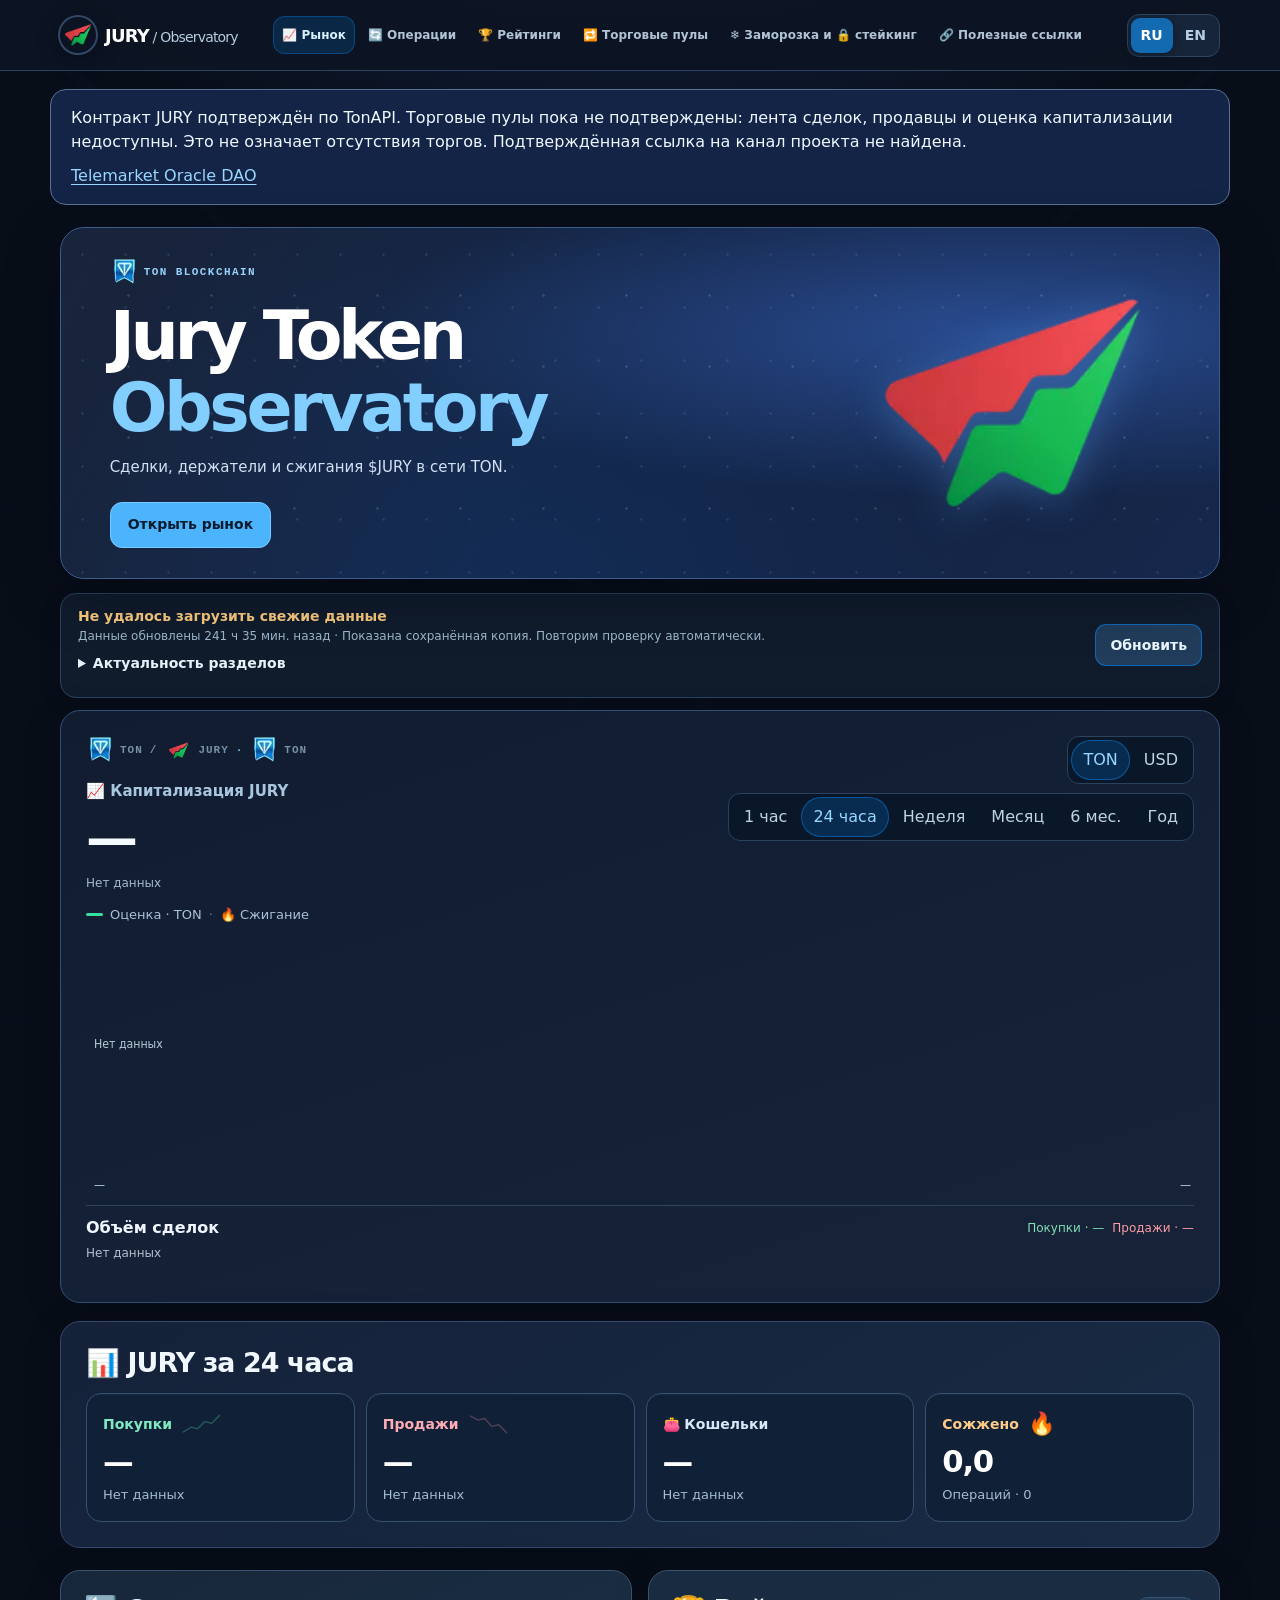
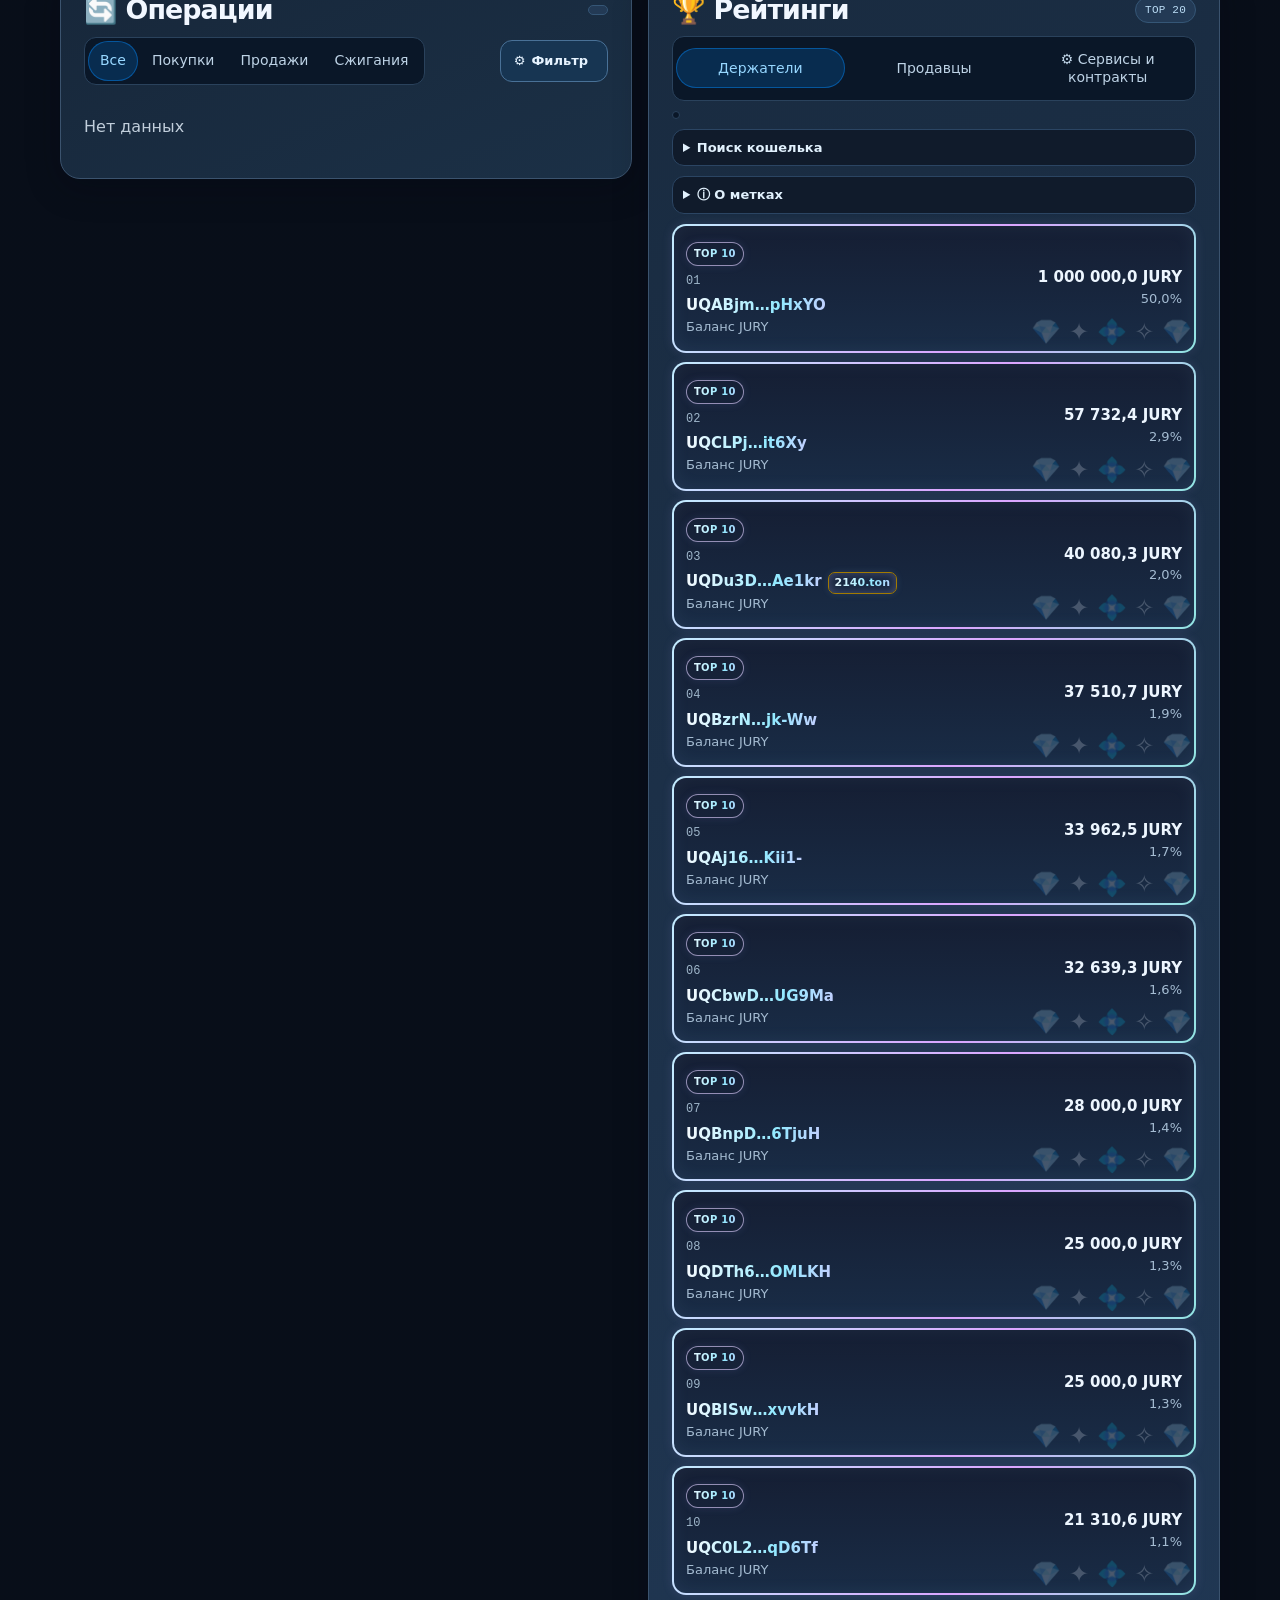
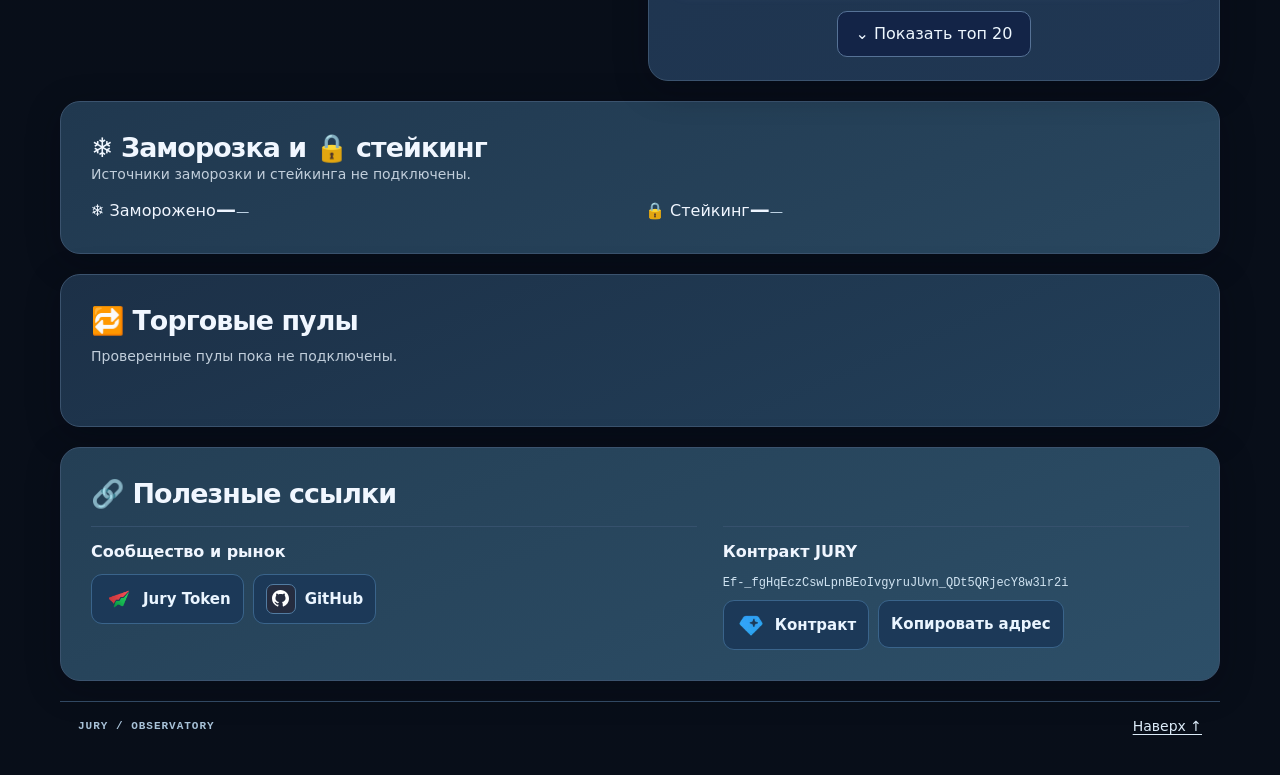
==== commit 6f91b5a6: "Refresh JURY snapshot" ====
--- a/index.html
+++ b/index.html
@@ -1147,7 +1147,7 @@
 <section id="links" class="panel resources"><h2 data-t="links"></h2><div class="resourcesGrid"><article><h3 data-t="projectResources"></h3><div class="resourceList"><a href="https://telemarket.org" target="_blank" rel="noopener noreferrer">Jury Token</a><a href="https://github.com/Freebielife/JURY">GitHub</a></div></article><article><h3 data-t="contractLabel"></h3><p class="contract" id="contractAddress"></p><div class="resourceList"><a id="contract" data-t="exploreContract"></a><button id="copy"></button></div></article></div></section>
 <footer><span>JURY / OBSERVATORY</span><a href="#top" data-t="up"></a></footer></main>
 
-<script id="snapshot" type="application/json">{"schema":1,"token":"Ef-_fgHqEczCswLpnBEoIvgyruJUvn_QDt5QRjecY8w3lr2i","updated":1795662504,"errors":["domains","fragmentNumbers","pools","tradeHistory","trades"],"refreshStatus":{"holders":{"attemptedAt":1795662319,"ok":true,"lastSuccess":1795662319},"burns":{"attemptedAt":1795662319,"ok":true,"lastSuccess":1795662319},"zeroBurns":{"attemptedAt":1795662319,"ok":true,"lastSuccess":1795662319},"trades":{"attemptedAt":1795662319,"ok":false,"error":"ValueError","lastSuccess":null},"rates":{"attemptedAt":1795662319,"ok":true,"lastSuccess":1795662319},"pools":{"attemptedAt":1795662319,"ok":false,"error":"HTTPError","lastSuccess":null},"identity":{"attemptedAt":1795662319,"ok":true,"lastSuccess":1795662319},"badges":{"attemptedAt":1795662319,"ok":true,"lastSuccess":1795662319}},"holders":{"totalSupply":"2000000","holderCount":585,"holders":[{"wallet":"0:018e61f3284de362fd4064bb0dcbec936ceacb012709283e25dd4336ca34291f","name":null,"tokenAmount":"1000000","share":50.0},{"wallet":"0:8b3e316641e5aeda95a10527a6aababc4b028e6ebc9f146126f425c736f322b7","name":null,"tokenAmount":"57732.430284037","share":2.88662151420185},{"wallet":"0:eedc3d405aad9caa22881598e9188cad4d90a87005a681690b879a5c0e78007b","name":null,"tokenAmount":"40080.340997268","share":2.0040170498634},{"wallet":"0:73acde3e9bba339e21483924d12a5027a75b281979a27a9d302b27e9bb156393","name":null,"tokenAmount":"37510.682490315","share":1.87553412451575},{"wallet":"0:23d7aecad16882e9da584b235a5b203a13c47644eb9f9a02f37cde4e23f38a8a","name":null,"tokenAmount":"33962.52294676","share":1.698126147338},{"wallet":"0:9bc03c92fd6c4b740b3a27ba775659e3ea87f5978831e3d64865d06d135c941b","name":null,"tokenAmount":"32639.280639585","share":1.63196403197925},{"wallet":"0:67a4361ae6946a8d202e80cb9a2aeefdf11aca80b0aaf5306ddaf89520977a4e","name":null,"tokenAmount":"28000","share":1.4},{"wallet":"0:484b0ac9b4d429697b76a9adad8ee8886bb3b91e1d9728c608e65c51332431be","name":null,"tokenAmount":"25000","share":1.25},{"wallet":"0:d387a540b1f6ac17557ac16e3b81b4dc5dac34bf4522c73984cb05d2cbd40e30","name":null,"tokenAmount":"25000","share":1.25},{"wallet":"0:b42f6118c541b4a531d85b535696625e2441ce11000e6acf3de3ea51c9a4aa0f","name":null,"tokenAmount":"21310.601247333","share":1.06553006236665},{"wallet":"0:9cfe2814a0af0bbad3cdbe9e15edf50dbafd3152fc6947accccbfc23322c64ec","name":null,"tokenAmount":"20035.727968665","share":1.00178639843325},{"wallet":"0:06bf866332532944a7259a85c9ef5a8a091671c6a91cce040ca4f517a3394e07","name":null,"tokenAmount":"20000","share":1.0},{"wallet":"0:e16aec22af8ae53d3756e9116dea2a0530b099d85793c97d639fcd868f7472d4","name":null,"tokenAmount":"18999.312130732","share":0.9499656065366},{"wallet":"0:3b614f0e5525435200ac13b2b14e388b0ff6af64edda98a8bcb1b2c2270f697b","name":null,"tokenAmount":"17483.142910907","share":0.87415714554535},{"wallet":"0:27bdfc819c85c6277d904e8946127660710d667af17f2e043c0c3a6527164552","name":null,"tokenAmount":"17400.196416809","share":0.87000982084045},{"wallet":"0:18262129c0fa68cd9d8a77f080ed0cae25b2fa7b65347897ba4a406dbd692404","name":null,"tokenAmount":"17039.316935934","share":0.8519658467967},{"wallet":"0:53b952b7b4d7c30108e0a844c4f52009f59d1d5405aca91e67e9c62e808d4cbe","name":null,"tokenAmount":"15897.20395779","share":0.7948601978895},{"wallet":"0:31dcb65fbfce43d2bbd9dc495e4dfa430e7f5f373899d058e97856a57d8b78a8","name":null,"tokenAmount":"15556.568031635","share":0.77782840158175},{"wallet":"0:6f8f10995596695dc5d7c736bb2b3b208d37aa971319aae0e95408937d1bb2dd","name":null,"tokenAmount":"13100.072043639","share":0.65500360218195},{"wallet":"0:62f51cf608c9f0e573480845f3faa2d304f479d945e43dba1de591f29f8e4ae2","name":null,"tokenAmount":"12747.250960023","share":0.63736254800115},{"wallet":"0:528d92e6a2355c47b73cacc9af58d9218eee20583f8a96dd109ec51421931c69","name":null,"tokenAmount":"12701.232337926","share":0.6350616168963},{"wallet":"0:44a060b34b4472a4ab36afb4f2ff35690133359a25d0ad6f6a6c053ab902ada8","name":null,"tokenAmount":"12501.720586674","share":0.6250860293337},{"wallet":"0:3e07fef89b39c6ec601f6a43af39ee6eed77d9c8c264a540ab2cad64ed5fd18e","name":null,"tokenAmount":"11785.643021417","share":0.58928215107085},{"wallet":"0:452c80b589dbd2a6e9ec0b6b8b6329f4dde9aa50c062b86398616bfcba9198b9","name":null,"tokenAmount":"10438.927505933","share":0.52194637529665},{"wallet":"0:8543ae5922d9814614f966703b722223a54610cf01d0e7491842d2b66d015d05","name":null,"tokenAmount":"10000.514679915","share":0.50002573399575},{"wallet":"0:0c1084ca3eebeb95bd2d94c0e460324a7b0ef6e5e07520d35ba72d38faeca767","name":null,"tokenAmount":"8614.855666131","share":0.43074278330655},{"wallet":"0:246c8037db39daf78617d4e8a2dfbd7317e08738f1c1f032c825ad5005c74d34","name":null,"tokenAmount":"8006.070236704","share":0.4003035118352},{"wallet":"0:bb8cbf44dc77d98c0bf69e89b0b11bc6f4a6008ad90df95407757eda5e0c4c0e","name":null,"tokenAmount":"8000","share":0.4},{"wallet":"0:5867bae69f299582a28f7943689e032b5627bbaa84ab3b0ec1e6d323de8cab29","name":null,"tokenAmount":"7337","share":0.36685},{"wallet":"0:3691cdf261f69fafb6065cc9ea8289f677ad768cff21a47e6b1932dfe58e0129","name":null,"tokenAmount":"7290.754255717","share":0.36453771278585},{"wallet":"0:1c71741d69a9ab3b0fca520b62bc9c64e9ec1edfe021a0330278cd150edea92e","name":null,"tokenAmount":"7276.813028361","share":0.36384065141805},{"wallet":"0:879c96949c4761943aa6aef3790c2a5635675cea69bfa59aef4f164979b40e88","name":null,"tokenAmount":"7000","share":0.35},{"wallet":"0:aacb4b0f400ab8806686e5234a65e6ef705f7b386bd67b85311ae711daf2d27f","name":null,"tokenAmount":"6917.078503728","share":0.3458539251864},{"wallet":"0:86941c1d5ab945834d2db5ab8eb8af1db1f02b71fa2054b7bb6739c1a16ce3be","name":null,"tokenAmount":"6752.45958816","share":0.337622979408},{"wallet":"0:d358d81f6c25ae15960162fa4706667d9422658466baf7da994f2d9761899b1d","name":null,"tokenAmount":"6676.504462071","share":0.33382522310355},{"wallet":"0:838fa24ea9f90c5634077eb86b842f3c570b72d0e48811f1ab400dca5246f734","name":null,"tokenAmount":"6569.956374758","share":0.3284978187379},{"wallet":"0:1e8472cfc9a77fa94ab895c4065b080f60fbe8dccf1b0cddb090ae2e4f8e94b6","name":null,"tokenAmount":"6458.325992304","share":0.3229162996152},{"wallet":"0:707f26ad42d0b707ebb1261d3221e294086cdd2c289244ac8b804c5f4da0be33","name":null,"tokenAmount":"6132.931443222","share":0.3066465721611},{"wallet":"0:4a9144c4ebbe47cd88d1ae6f836b196793717ef2f0d4b7bf65161a891b78df68","name":null,"tokenAmount":"6124.683219435","share":0.30623416097175},{"wallet":"0:f790370bf230c5bd3060bc7457f0830c0ef2772e36748dd718c5dd7d839c3b95","name":null,"tokenAmount":"5862.213633446","share":0.2931106816723},{"wallet":"0:7870412fcc79fb7bc75c5f21e5ab5dbb444bcc918b90c54fc1815665bc50dfda","name":null,"tokenAmount":"5751.775151624","share":0.2875887575812},{"wallet":"0:89f356bd10b3c8609187c5abcd7bb1d5840c7f8a88e73debff8e64ffd8f12010","name":null,"tokenAmount":"5686.251333394","share":0.2843125666697},{"wallet":"0:a51f3440a5db5090859b9b528fbb58b39d20895cbf3c2a9acfda08ffc4b0fdd6","name":null,"tokenAmount":"5212.103494784","share":0.2606051747392},{"wallet":"0:18f4ed1719589d00955d7eb40d42df53d8f8e79636d706bce35d22ef4fcabdc2","name":null,"tokenAmount":"5136.579926143","share":0.25682899630715},{"wallet":"0:f38ba7cd58f915ea9899255a45412fa612f30b9524b5c4733cc876da11f15f0b","name":null,"tokenAmount":"5128.26760214","share":0.256413380107},{"wallet":"0:7517134e9c890eec4e21f8c5740e24c619f2d1be13db71ece686a0772dbb5b89","name":null,"tokenAmount":"5083.251462725","share":0.25416257313625},{"wallet":"0:29052f45ea55cbadd08f68766c5439064abd3392e1560cd0c0414b094a76acb5","name":null,"tokenAmount":"5000.026422392","share":0.2500013211196},{"wallet":"0:282ef3a1bce5e3dea8682b90eb7f0ea3ce407d4c09ec9221263c8c6d60e57942","name":null,"tokenAmount":"5000","share":0.25},{"wallet":"0:afc0ed307eacf2c7ed04c3e5ed3bae33dc0e78dba684b5da46af2502576f9219","name":null,"tokenAmount":"5000","share":0.25},{"wallet":"0:110f4cb8e96732785f622db9007670784e1b57079619170aed829e413e4bddf5","name":null,"tokenAmount":"5000","share":0.25},{"wallet":"0:472951c11e96758a3a83c65e77c63e76f9a87f27a22af674538abdfa44504151","name":null,"tokenAmount":"4943.235531191","share":0.24716177655955},{"wallet":"0:b7247ff2f259e6599690d36d48a23e92eda285d54af2937a479f623d1048f8f9","name":null,"tokenAmount":"4634.346521963","share":0.23171732609815},{"wallet":"0:0ba02c0154cc96e881590dfe520882f3b4649b4a6d73c9db4f1e0212ddf39160","name":null,"tokenAmount":"4615.508638628","share":0.2307754319314},{"wallet":"0:4dac510afd9e47b47903bd611c2729d1ed73a3ca53032b660df7a6139130ff72","name":null,"tokenAmount":"4472.425388934","share":0.2236212694467},{"wallet":"0:11caad59a64fe028f90f1f00b3c63900c87eeb4d2b0dc6112d7be5b72b7c5e4f","name":null,"tokenAmount":"4300.422587303","share":0.21502112936515},{"wallet":"0:cf53c668dc46d68585669f8fba4a4a9e53ad72300d06c68d1ab648610f9e49ba","name":null,"tokenAmount":"4130.852260132","share":0.2065426130066},{"wallet":"0:fd15d91da843cfc632afff6cdd55df14275998e3caa1daf0649716312f22fb66","name":null,"tokenAmount":"4124.608896077","share":0.20623044480385},{"wallet":"0:7ee40b3ff9e797de5bde9ad79fad4aa1698a61565e46f079359a9dc6f5610e9c","name":null,"tokenAmount":"3833.843509094","share":0.1916921754547},{"wallet":"0:e51d584dc2fe36ec7d45471b9d4e84d675c7904d7258c7914707eb08e7c35770","name":null,"tokenAmount":"3833.074282784","share":0.1916537141392},{"wallet":"0:d2136047262e10a30bb88e0bea437ff8f8a16b476c7a0ea3f31643067330a0a0","name":null,"tokenAmount":"3734.644839151","share":0.18673224195755},{"wallet":"0:3108724b570e673052c697e0ec6ace73fa6175c8a8fbba3a72ac9fd131a9dabb","name":null,"tokenAmount":"3724.598454817","share":0.18622992274085},{"wallet":"0:9ffb21678e77786569ad2367c39a1e338111e097d5920bcf5840687603aea7ff","name":null,"tokenAmount":"3713.882015862","share":0.1856941007931},{"wallet":"0:8eb5eb7951277224bda7f058b81b804f0b85cf82ad7ebbbbc192a8d211f811e2","name":null,"tokenAmount":"3571.954665931","share":0.17859773329655},{"wallet":"0:74f3ab23bfc7f08b30ea90c30b0fb7cd88cfcfd1be84dc187ebfc95762343d30","name":null,"tokenAmount":"3525.49148482","share":0.176274574241},{"wallet":"0:24884245cfea708372a3e72306e55ebc50f7c239f7e71a0d864cc924304a71f8","name":null,"tokenAmount":"3517.45659922","share":0.175872829961},{"wallet":"0:f2a811f7878bf728e7e48a7a995c74d58672957707959fd7ff451dd57977f95f","name":null,"tokenAmount":"3466.217397725","share":0.17331086988625},{"wallet":"0:b7601803f86f3ca3af87e1b57e233415090852b816ef91b36f00caa9ff59f3ac","name":null,"tokenAmount":"3462.553576864","share":0.1731276788432},{"wallet":"0:20fce773bde63677d4540e9b22e1ffe7f2d8f2017675277500e8b6d4c43376eb","name":null,"tokenAmount":"3354.236680472","share":0.1677118340236},{"wallet":"0:bd514b15478496e75f31d4e82903803d9d4f118eeecc4603c13ef2fa304f0b86","name":null,"tokenAmount":"3282.546121477","share":0.16412730607385},{"wallet":"0:4ec1683646fde3a77d77a03f219c79ae28a7b563146a0b4411a2aaf69099a9c3","name":null,"tokenAmount":"3217.942181773","share":0.16089710908865},{"wallet":"0:f601e52102b52130842f10365787b4c2f9491a2177cb171f24e60c7d25498ab9","name":null,"tokenAmount":"3200.442333993","share":0.16002211669965},{"wallet":"0:d9ed0a55fe17232bdd3a523ffd36ef734663c60415e906a081d10078939b6d3c","name":null,"tokenAmount":"3199.661041151","share":0.15998305205755},{"wallet":"0:8b1cb9b7fa8051c5ced91202e45d40ce0f7986962e8ccd308fe331586580aab8","name":null,"tokenAmount":"3022.869582113","share":0.15114347910565},{"wallet":"0:63376311aef8ba9155c74ebbe2ed04a86a0749681e8da5bc6ee04f97a875d181","name":null,"tokenAmount":"3019.888389794","share":0.1509944194897},{"wallet":"0:0c1b64a651f4d59f0d506981a0052f55eb8397f6f8aca98eeb8a52e6597aea5b","name":null,"tokenAmount":"3000","share":0.15},{"wallet":"0:818ab07ee7ceaa922a119b2a8f827f72dff195697325fe603d301c6dd812bffc","name":null,"tokenAmount":"3000","share":0.15},{"wallet":"0:3a6dc7cbeaed509751ddd8dd550be9205157bddce2160b0ea0591a95795d7a2a","name":null,"tokenAmount":"2969.761753659","share":0.14848808768295},{"wallet":"0:edb4b26acfa25c9df64f7d2e0383bd76bd14800a85dfb552b3db0c5225534262","name":null,"tokenAmount":"2933.272323138","share":0.1466636161569},{"wallet":"0:45a613ee6921b56c41d9c53bbe85705e833c94231862cba211ea8b536688ec30","name":null,"tokenAmount":"2832.387941307","share":0.14161939706535},{"wallet":"0:15c8fe42b8389715a9914a4cacde008ecf8e2e2c1a635cdb22a7647a0b52bfe6","name":null,"tokenAmount":"2694.778153869","share":0.13473890769345},{"wallet":"0:4ac8db1aaaa204db5b6375c930c2fcff690528b71f9a3d2632342bab55f0f422","name":null,"tokenAmount":"2690.933465622","share":0.1345466732811},{"wallet":"0:dd4070cec926df472bd9e1dec251c2542b59cda48cbb64d877a82dfe77ea8720","name":null,"tokenAmount":"2655.46611542","share":0.132773305771},{"wallet":"0:c8fbb71fcff023fc7d35b7a38cea42ec144fd7aaf997666a60027231f09d3b25","name":null,"tokenAmount":"2582.188492104","share":0.1291094246052},{"wallet":"0:8f0383b4cf4cea49050c1ff134bd5bced29c003e813d6b17385266d4a70c766e","name":null,"tokenAmount":"2525.701174078","share":0.1262850587039},{"wallet":"0:d460e675cbf5b8c693d7e1def59d4f6fcb27bb4a93bc4256e67bfd0394c8dc0c","name":null,"tokenAmount":"2511.199439774","share":0.1255599719887},{"wallet":"0:2c53e7b28a9d0a3d0297741b978d5183310361a3c624e9da4c9528f6a38d4452","name":null,"tokenAmount":"2331.600395499","share":0.11658001977495},{"wallet":"0:d8bee07ed2c6baebbef2c6cf65f7dfe7067d891fd02761626aeba9745475c78b","name":null,"tokenAmount":"2300.560248919","share":0.11502801244595},{"wallet":"0:0a864cec1deb14d5dace34c6a73559f59d30d74b9a58b2951a74d3bd96e781eb","name":null,"tokenAmount":"2202.966436616","share":0.1101483218308},{"wallet":"0:112fc87eaa9f63e4cc96e332a52edd28a958ca3f95ed127ce509d401a0d91f8a","name":null,"tokenAmount":"2200.4572674","share":0.11002286337},{"wallet":"0:f491c5d507ee6e02566207732be2c10f28cdd7884c1882a96e205f0fd1c2b470","name":null,"tokenAmount":"2146.202026224","share":0.1073101013112},{"wallet":"0:022695cb96f57d2289f18da946c9125d61028884ac4dd288a0a74b606574cb85","name":null,"tokenAmount":"2134.715637494","share":0.1067357818747},{"wallet":"0:0d087a5e0232dc5efaf81a6663c5174b66adca38670a2fcd35c9d2e16b56dc68","name":null,"tokenAmount":"2119.82835854","share":0.105991417927},{"wallet":"0:0eb482e6ab9e6c5f2055cd97086d3f24fe5951317e1c078fc2a87a0e5c62393e","name":null,"tokenAmount":"2114.31427088","share":0.105715713544},{"wallet":"0:6fcff00cb34079267d3977839f68a84cfc5716c04fcff03b3289c5a3811736fd","name":null,"tokenAmount":"2025.853734104","share":0.1012926867052},{"wallet":"0:29811dc67f9630f1035e1b7921366755c76799749f9732ff2a2ab7a7af4a3a4f","name":null,"tokenAmount":"2003.740126183","share":0.10018700630915},{"wallet":"0:19422f6dd23f1e89b8b4192703467a0943da27ccc2ac74ae9745c7c19edc0c5a","name":null,"tokenAmount":"1953.6019743","share":0.097680098715},{"wallet":"0:f4e18f29aad3a3641b1b43cefa4fa034f289f297a83a467d6b2c77a28c6369f3","name":null,"tokenAmount":"1913.00056051","share":0.0956500280255},{"wallet":"0:81e3f81f2074945c7085744075fa2c58be93824c3f31f6d12d7541fb863c5d86","name":null,"tokenAmount":"1826.362852996","share":0.0913181426498},{"wallet":"0:cfa55fcda601f2ac2e17be062d892a2d88ccc768062c6c4ed35fee5a79621af5","name":null,"tokenAmount":"1826.028928657","share":0.09130144643285},{"wallet":"0:36f9d6a44d1eec5b4235b0d90794d7aa614af968d50833ac07ca9ecf356083d2","name":null,"tokenAmount":"1816.670880645","share":0.09083354403225}],"asOf":1795662319},"engineVersion":"1.3.0","methodology":{"valuation":"last observed swap in primary_pool times CURRENT total supply; not circulating market cap","primary_pool":null,"sellers":"sum of successful supported native TON swap sales; service roles excluded","holders":"balances excluding known services and identified contracts; unclassified accounts may remain until verified","burns":"accepted burn notifications and zero-address transfers shown as distinct evidence","usd":"historical TON/USD rate from CoinGecko","history":"incremental confirmed swaps; missing intervals remain partial"},"serviceRegistry":{"asOf":1795662319,"source":"https://github.com/tonkeeper/ton-assets/blob/main/accounts.json","sha256":"4286bd47e11399901a7d713c9e98a5dba17300d76fe272f4f5d46110a84f4e2e","entries":{"0:ad8afecfacc248996885d8be6824280f9f3a7e54c2f6080b7971b9f556c280c4":"Crypto Bot","0:dddcd3cdad60af4c0d69389f567ad51d0c263fa4968d655ab424c69aadaf9322":"Wallet Bot 1","0:436a76c2794a88e3fbfec6b9c0374fc8db046f10868b835420d9937973a665d4":"Wallet Bot 2","0:6e814e6450e8c578067bb656298fb4d01397dd15018d7f34dc369eaba4c2111c":"Wallet Bot 3","0:5f00decb7da51881764dc3959cec60609045f6ca1b89e646bde49d492705d77f":"OKX 1","0:f15db2c62cd86aff0860d39c491fc73a31395fafeb5945e644498562260c782e":"OKX 2","0:e7e86da08742ed933434ffeb8f08a63c7e100ee842e25f599a9cbf0891574a6c":"OKX 3","0:0338def34b84c6ee9134a04ab1601450be446340a37ae259de57cb37bdb590cd":"OKX 4","0:a30a49ec725e9f57244b66af4c2da7ab76004b4fce80d3a34b1cd0c37762abce":"OKX 5","0:24da1e7b8da901e5b3dd0f98c397feb6e5a5ea483195a8b6bd0682cf2c5327ae":"OKX 6","0:7f2e84c723d8b6b6b1aacf810c8c26ab23c22022b464b87104b2d3065b0ea70b":"OKX 7","0:854ec4521efd52ad43bcf1988e4c44ebdf9a26ad18fa51abfdb685fc3b348a5c":"OKX 8","0:f9bdc0de461c1a2e002fada9550bbb095c8f9f73668d70c517a9cc7e050f8e5a":"OKX 9","0:9b9b739de2527ae72d21083f5198d710c7288453b4733e57ecadb2e189ac829c":"OKX 10","0:b31535e934db05bbc220267467903c8108bdabcbc2a06588838b726ddf589ef0":"FTX","0:57eb74407604a19f7e04005315ef70aeb7b675e6551977586756f6baf12125ee":"MEXC 1","0:1c7bd690f4f93de8b93db5790129dab65926c6e1fc9b57380089db5529516630":"MEXC 2","0:d887d0e2d1c4fc4126e71c970d33ab1896940000eae703bb1ab6cecc830777e3":"MEXC 3","0:7994848c1fcbcbc57a6a5a987b66eb424b8b54e10759b6b514a66b600c2b0eef":"EXMO","0:8d195793baad9a08c46dc353aebe999341dabd07721b9725f19e18abc3d10d92":"EXMO Cold Storage 1","0:26ab8ae763a3a7c3067d882b7b01cd5d37254cb8768f57b6a47c00028effc7b8":"EXMO Cold Storage 2","0:0130c77346e9ed82df677d107ad6a775c11f9c18f6a05c0dd17906b355850dad":"EXMO Deposit","0:342a359e38357c083968129fddddf049ef5c47315bfbef27505a356bf9f02d65":"CoinEx","0:555f3053e257130374bb831ae0e219e5e5f9ec0ca8f8a0d133369d3d690c64c2":"Huobi Deposit","0:85af78e8d035e920117cda654615cdf371d464480b629e110d3c5310d85ab362":"Huobi","0:80d4123841167ca989ac912443cc99a4b9c1a87584536427ff6fd85c92395ae9":"Kucoin 1","0:b37e57033db21d10b950e6143b658c10c3bf425bd193025960aef7f22dbcf4fc":"Kucoin 2","0:07ce60b7e5f255a88c3707f3fbc79e2cf924ed6b4b7d09c6324f0ba2338a48fa":"Kucoin 3","0:a14b1f452385b2bb984ad2c4441e1d23cae071fdfc096dfba53ebba3b6ff1d10":"lbank.info","0:75726a716f747e60b0371cb0d5d35471e8e1e931003fecc3a0961a8bd82c09c7":"xRocket Bot Cold Storage (Old)","0:c1dc654b598ab84cda4f12372efed8907cedf0901865a58649087373e01b1c24":"xRocket Bot (Old)","0:45614fee399c43d77bb597558791831bc0ee31754cbb2b5b1fbf5a3488ed9940":"xRocket Bot Cold Storage","0:011a8f0a0b36b779af033473274966666d1cd6fb4e77df679375fbd6f970d012":"xRocket Bot","0:c3f1da8ecda8f8cd42bace224ea3f1b6971eaa7f54c492d4d190527b4f573f7c":"Bybit 1","0:4a1f3ebcc66bdcefa90245bdf541a50ada1c688a487534b1587abffd93038834":"Bybit 2","0:cd525c15904d7b4027eae08b318624260f371ce8c9f4fcca0cdb7b583854107c":"Bybit 3","0:ae62a192da96e266161a702cc9f6de91c0c3441f17ceba51bc442dfb2031a30a":"Bybit 4","0:e3ce05c4da977132c24a3b102da8b5fbf2ea9173337b49de346e4a4b057f7579":"Bybit 5","0:e33ef85d174eb457c072d1ee10215b69ab9b64192f7421302ab1c8e26b7ad4bd":"Bybit 6","0:7f97f36dda3f7dedc9e12f8c09c4f89e7fbc17527ab3f67de4c3b155297a56e4":"Bybit 7","0:7d133d4e425c8e00de015513a44e66e6d163b21e71720aec7579965e5de28c55":"Bybit 8","0:f2dc1860686cd658987e2bed8216532d8c004460dadea907cc7d4ad7236c496b":"Bybit 9","0:4a1c20bc9a6f9294f75f1c87a7f383a8b73a483a2e6dcb3630ddbe78b3ccad00":"Bybit 10","0:008bb088e81e38d583826901093567027cc1575ec744ac354fa4eeec302d166d":"bit.com","0:1882478daef1b7ed200cbbdc201bd4ed0b24c2e5f1a4c7c15aeb7e3b1a759193":"Coinone Deposit","0:a4d2072b1edc1355fc7fbee0095beec7889a2d3cfaa9edcf2ce9e128631abbd6":"Coinone Withdrawal","0:f3f4ed0913ab555d023745058f1a6c55a49d4876593cb9bdab1f780a99b185bc":"Paribu","0:f9873509de5a2f97f7b2805f5f7aafab447f43c91e751cc8efabc6d2ea09d78a":"BingX","0:b496b8f73b469ff06a2d89e62c4d70a103fc228c821537b49dff092060bc281f":"Gate.io","0:60ff0b28e2b3839bef250a81be9f2e78a6265b980ec5d24df4e44bbff2c3fb25":"TIDEX","0:23eef28b6da5a368d6c0b8028fd5ed47c26758676bc9db1b5653caaadc969f91":"CWallet","0:00ffafa9fb3d4f837824436d19953c792be6632af73a9b82c4dc69ca07195087":"Matrixport","0:b58c73481f25a280f9705ab3424be850614d823256263ecfa049fa9fb917720d":"QMall","0:00b402b789e5626e1c61b50c5dbe2024426e92f16c0c2fb735396df96046b5fa":"BIT","0:2c54797319837b4c6d014fc991c1a8d4294dfd4d6cec4937e370f1f27db0423f":"Bitforex","0:6a5a76a1538cf9596590ec3708470649c342624bf92e63a6a7a15254ededa904":"Bitfinex","0:59b065c5d66261a5317660e96eee476aa6a11b749bdcbe8c0d1f3dbf24200d1c":"OMPFinex","0:3cd5ad54b190a71caab984b0f210e3742c7f2147b7e9073377d7c6b470017362":"Bitrue","0:6c53cd87cc0d33486db42c1c7fc03dfaeb2f7b815afc368ab1aee567edda3f72":"Coinspot","0:9a582c23266b8ea47eb71118a3c040d42b230b2266fecffe2d3cd390c0922c35":"BigOne","0:dd528505af15c6e5206bdd8f6c9a3b541f80ca98ae8a5066ab3ff8de1ff5e678":"Farhad Exchange","0:2b6f3cda567c385f0645486f3c665a451f56b2969d1be57d86eb77c6077a81d1":"BitTime","0:cdf7f0d7c09036f064272e3c429ed570be49ef29eb3a735b64bbc17915073732":"Bitget","0:e9c0a24ffaa6aa4f228890e71ae9550bfc53a6c57e643bc31c240e18727ac1ce":"Bitget2","0:336502faf83ef5b532d315ba71450b661c90e83fce64d8bc1fd2bf642f3555d9":"Bitget3","0:b308c7f9b4f596f6250175885972549871b05c70ed3619fd5a939401eea972e4":"Bitget4","0:e2d1df206b372db1f3b890e60d185b67aa0c9f1b6b6ff60a05091c8c01b40ac4":"Bitget5","0:7a0dc94da9f48b968dfb87be38d4fab7286288db7a04d3081feee177376d9089":"Bitget6","0:8785ef5ebb0fd24c6911d10f43c00961e9748fa54297a1ac517e3c5fe76bb0be":"Bitget7","0:213b6804c2082135a4a803da8e3b30cfed51aee9af2ad2100334b7f4711d3bcc":"Bitget8","0:573dfe99490a041703e977e4724135c5b8bea0bea67839612247451ca9d5c4cb":"Bitget9","0:de2519a527de7e1d4c1028bdb74e022b28a6e370e4fec3fc27d8d971308f99bb":"Bitget10","0:06476e580e250d0abec5c365a711833483c581d57b908be37d56bdb0e338c312":"Bitget11","0:c9959a997e1d4e4383d8db37b86d2101ce78dcf1f1b3904d9888fe572ef0efd4":"Bitget12","0:c07e51e5b694937758f45f4003071c84f4c4a68bdb168a22c3d6c8b89cd6186f":"Bitget13","0:1797a5c4c50a2b312ce9927ff6f12efd3b0b58ff311445118c2d2e64312b5d79":"Bitget14","0:6083005b354ab1c4785aa8ce8293ee5c9c182e9248f27e9c9074f35c16342083":"Bitget15","0:f99b14600ae44d2f12b178e8c6eabd78892ae82c5e45b6898f9deb7eb203f9c4":"Binance","0:8e91b50381c36dd42accdb51f5cb5d96848568b4924f8079b1a5ae7e10f43eda":"Binance Hot Wallet","0:ca1d9edeef40b3a9dbd9082f3767859547c3ce0bf641d09d58e33a3cf06fb309":"Binance Hot Wallet","0:a2faca7adfebd5c5970108d1f79065cef32b0c143fb13489066b684cdd7ee95c":"BitMart","0:5d5a830e48214791f4ab5352900c624d3bff3c5efd630196b180158eb789990f":"Nobitex","0:cad898b200a0934ee416c2039bbf3f5d7f1a323172875b3c19d378a6f540f7b1":"Nobitex","0:4532d5bcdfb05d3275cbf255bc91c3635cd48d63b719441581c5542a4750fdf5":"Nobitex","0:a32d52ced80a23fe4fe90ba94593ef686de03f9fbdaa069e642826a95234b982":"Nobitex","0:fac8ffcb6f89572a1232d59e91c65909ae408663fd2ceaecd35f35b5e9d670f4":"Bitpin1","0:c14ce5d772539be26fde315a505a1e0514104e76eef776f0b845e57df0557ddb":"Bitpin2","0:dd36441bf4aa8a6a6ecfd763efde1eb82dd86bdcfb1456b45ff4b73f87657184":"Bitpin3","0:402f5d4f4f8bea7b0bd511b9d3771834c1a22bbbbc8a326035eb07aa24f5c9f9":"Crypto.com","0:ca6e8f2a3dfc875b8673d8677f3818c4b8c02d1aa481a86a0c61bd09f8269f1d":"Foxbit","0:60def37fb0e6f41b18a73c2496d96b25442344864ca0ed97189a6f37e2439c56":"Richamster","0:97ad93444915089e812238ff10abe9066d0b03ea3dba2a8630fb9c9f88aa455c":"Wallet in Telegram","0:1f5806c73d03bbc96eb7eebf16067f1f2e8e270cfa16d57001aa9eaf7456f008":"Wallet in Telegram","0:1b44ec553616b0e4551037038834bdf0bdaa1f0440e10f3331d9841585612a68":"Wallet in Telegram","0:cf06c94efdae26faaa1d85092fc4daee78eba09e69c36dac051c1d8ffde35f40":"Wallet in Telegram","0:91887059ba56a03790b0696d7a402ac0691dff62fcd398e813f97d3b2736fa58":"Wallet in Telegram","0:6db0f022632b6269f0d4dbf8ea60a8448bbc2bcfc6812e31af8cc6405c268af7":"Wallet in Telegram","0:dd6ff02c59634745529b99a8d5beeea9f6c38a9188e6a7e96a424e3820c8ac0a":"Wallet in Telegram","0:023895aef955024920a291c6f3715e291df1b3dd254eafa8b09e21a2d58d5897":"Wallet in Telegram","0:f5066318091a8cfb530ec732104ce38f7783d92a6679ffcc0ce0960b0e94c7d0":"Wallet in Telegram","0:0c5684355f5410a923fb7dd59314905dc7ff157b28c9130671c7a4f17007e898":"Wallet in Telegram","0:23fe558cdf44249381aef36472e64a5072a24ba97fb61b2f5791da6013aec92d":"Wallet in Telegram","0:b7be71ac1b40e436db36721d9c20e82d44e78fc1e86a8ad15e00b1cc16831dcf":"Wallet in Telegram","0:55b7223f04dd1f2e1b3f28e4ad628fe6cab60004f280fb0a58cd27fc590b2eac":"Wallet in Telegram","0:659dbf460831a72795c4a9a9872fb4a3e7fd302783068dae53e8f2a5c150084a":"Flipster Deposit","0:d0a6eb95408e95ce97b0ca597fc523ff4809523635e8f519e00fdcbdf42f0c54":"Flipster Withdrawal","0:ec85cfc7fd1009362e421b5a0141f510d6540107ab73e7829fda1ef9e97a75e3":"CryptoBot","0:817438e5b0e6eb113ab74d73fc95f7ec19247dbe6ee27a42c3d0164d614c3ca1":"Ourbit","0:66a1e72196d64d6faf48fa4b2ea861f67b0484d2d14a59caf701d8c286ce44e5":"OKX 11","0:419712bc541c4489d6f1c38a105722d293b8847fd54f2717ad69142911b8be5c":"Bitfinex 2","0:6c25b5f2fe5ef1a6a1978f611f61a50883fd50a0822b19176445fca931823263":"OKX 12","0:14de4b02647941779108b7b99be85596260ccde813351000055d744dd8aba04c":"CoinEx"}},"identity":{"byWallet":{"0:018e61f3284de362fd4064bb0dcbec936ceacb012709283e25dd4336ca34291f":{"checked":1795662319,"domain":null,"linkedDigits":[],"role":null,"activated":1794920392},"0:8b3e316641e5aeda95a10527a6aababc4b028e6ebc9f146126f425c736f322b7":{"checked":1795662319,"domain":null,"linkedDigits":[],"role":null,"activated":1694204591},"0:eedc3d405aad9caa22881598e9188cad4d90a87005a681690b879a5c0e78007b":{"checked":1795662319,"domain":null,"linkedDigits":[],"role":null,"activated":1640277234},"0:73acde3e9bba339e21483924d12a5027a75b281979a27a9d302b27e9bb156393":{"checked":1795662319,"domain":null,"linkedDigits":[],"role":null,"activated":1795092409},"0:23d7aecad16882e9da584b235a5b203a13c47644eb9f9a02f37cde4e23f38a8a":{"checked":1795662319,"domain":null,"linkedDigits":[],"role":null,"activated":1793718296},"0:9bc03c92fd6c4b740b3a27ba775659e3ea87f5978831e3d64865d06d135c941b":{"checked":1795662319,"domain":null,"linkedDigits":[],"role":null,"activated":1795092671},"0:67a4361ae6946a8d202e80cb9a2aeefdf11aca80b0aaf5306ddaf89520977a4e":{},"0:484b0ac9b4d429697b76a9adad8ee8886bb3b91e1d9728c608e65c51332431be":{},"0:d387a540b1f6ac17557ac16e3b81b4dc5dac34bf4522c73984cb05d2cbd40e30":{},"0:b42f6118c541b4a531d85b535696625e2441ce11000e6acf3de3ea51c9a4aa0f":{},"0:9cfe2814a0af0bbad3cdbe9e15edf50dbafd3152fc6947accccbfc23322c64ec":{},"0:06bf866332532944a7259a85c9ef5a8a091671c6a91cce040ca4f517a3394e07":{},"0:e16aec22af8ae53d3756e9116dea2a0530b099d85793c97d639fcd868f7472d4":{},"0:3b614f0e5525435200ac13b2b14e388b0ff6af64edda98a8bcb1b2c2270f697b":{},"0:27bdfc819c85c6277d904e8946127660710d667af17f2e043c0c3a6527164552":{},"0:18262129c0fa68cd9d8a77f080ed0cae25b2fa7b65347897ba4a406dbd692404":{},"0:53b952b7b4d7c30108e0a844c4f52009f59d1d5405aca91e67e9c62e808d4cbe":{},"0:31dcb65fbfce43d2bbd9dc495e4dfa430e7f5f373899d058e97856a57d8b78a8":{},"0:6f8f10995596695dc5d7c736bb2b3b208d37aa971319aae0e95408937d1bb2dd":{},"0:62f51cf608c9f0e573480845f3faa2d304f479d945e43dba1de591f29f8e4ae2":{},"0:528d92e6a2355c47b73cacc9af58d9218eee20583f8a96dd109ec51421931c69":{},"0:44a060b34b4472a4ab36afb4f2ff35690133359a25d0ad6f6a6c053ab902ada8":{},"0:3e07fef89b39c6ec601f6a43af39ee6eed77d9c8c264a540ab2cad64ed5fd18e":{},"0:452c80b589dbd2a6e9ec0b6b8b6329f4dde9aa50c062b86398616bfcba9198b9":{},"0:8543ae5922d9814614f966703b722223a54610cf01d0e7491842d2b66d015d05":{},"0:0c1084ca3eebeb95bd2d94c0e460324a7b0ef6e5e07520d35ba72d38faeca767":{},"0:246c8037db39daf78617d4e8a2dfbd7317e08738f1c1f032c825ad5005c74d34":{},"0:bb8cbf44dc77d98c0bf69e89b0b11bc6f4a6008ad90df95407757eda5e0c4c0e":{},"0:5867bae69f299582a28f7943689e032b5627bbaa84ab3b0ec1e6d323de8cab29":{},"0:3691cdf261f69fafb6065cc9ea8289f677ad768cff21a47e6b1932dfe58e0129":{},"0:1c71741d69a9ab3b0fca520b62bc9c64e9ec1edfe021a0330278cd150edea92e":{},"0:879c96949c4761943aa6aef3790c2a5635675cea69bfa59aef4f164979b40e88":{},"0:aacb4b0f400ab8806686e5234a65e6ef705f7b386bd67b85311ae711daf2d27f":{},"0:86941c1d5ab945834d2db5ab8eb8af1db1f02b71fa2054b7bb6739c1a16ce3be":{},"0:d358d81f6c25ae15960162fa4706667d9422658466baf7da994f2d9761899b1d":{},"0:838fa24ea9f90c5634077eb86b842f3c570b72d0e48811f1ab400dca5246f734":{},"0:1e8472cfc9a77fa94ab895c4065b080f60fbe8dccf1b0cddb090ae2e4f8e94b6":{},"0:707f26ad42d0b707ebb1261d3221e294086cdd2c289244ac8b804c5f4da0be33":{},"0:4a9144c4ebbe47cd88d1ae6f836b196793717ef2f0d4b7bf65161a891b78df68":{},"0:f790370bf230c5bd3060bc7457f0830c0ef2772e36748dd718c5dd7d839c3b95":{},"0:7870412fcc79fb7bc75c5f21e5ab5dbb444bcc918b90c54fc1815665bc50dfda":{},"0:89f356bd10b3c8609187c5abcd7bb1d5840c7f8a88e73debff8e64ffd8f12010":{},"0:a51f3440a5db5090859b9b528fbb58b39d20895cbf3c2a9acfda08ffc4b0fdd6":{},"0:18f4ed1719589d00955d7eb40d42df53d8f8e79636d706bce35d22ef4fcabdc2":{},"0:f38ba7cd58f915ea9899255a45412fa612f30b9524b5c4733cc876da11f15f0b":{},"0:7517134e9c890eec4e21f8c5740e24c619f2d1be13db71ece686a0772dbb5b89":{},"0:29052f45ea55cbadd08f68766c5439064abd3392e1560cd0c0414b094a76acb5":{},"0:282ef3a1bce5e3dea8682b90eb7f0ea3ce407d4c09ec9221263c8c6d60e57942":{},"0:afc0ed307eacf2c7ed04c3e5ed3bae33dc0e78dba684b5da46af2502576f9219":{},"0:110f4cb8e96732785f622db9007670784e1b57079619170aed829e413e4bddf5":{},"0:472951c11e96758a3a83c65e77c63e76f9a87f27a22af674538abdfa44504151":{},"0:b7247ff2f259e6599690d36d48a23e92eda285d54af2937a479f623d1048f8f9":{},"0:0ba02c0154cc96e881590dfe520882f3b4649b4a6d73c9db4f1e0212ddf39160":{},"0:4dac510afd9e47b47903bd611c2729d1ed73a3ca53032b660df7a6139130ff72":{},"0:11caad59a64fe028f90f1f00b3c63900c87eeb4d2b0dc6112d7be5b72b7c5e4f":{},"0:cf53c668dc46d68585669f8fba4a4a9e53ad72300d06c68d1ab648610f9e49ba":{},"0:fd15d91da843cfc632afff6cdd55df14275998e3caa1daf0649716312f22fb66":{},"0:7ee40b3ff9e797de5bde9ad79fad4aa1698a61565e46f079359a9dc6f5610e9c":{},"0:e51d584dc2fe36ec7d45471b9d4e84d675c7904d7258c7914707eb08e7c35770":{},"0:d2136047262e10a30bb88e0bea437ff8f8a16b476c7a0ea3f31643067330a0a0":{},"0:3108724b570e673052c697e0ec6ace73fa6175c8a8fbba3a72ac9fd131a9dabb":{},"0:9ffb21678e77786569ad2367c39a1e338111e097d5920bcf5840687603aea7ff":{},"0:8eb5eb7951277224bda7f058b81b804f0b85cf82ad7ebbbbc192a8d211f811e2":{},"0:74f3ab23bfc7f08b30ea90c30b0fb7cd88cfcfd1be84dc187ebfc95762343d30":{},"0:24884245cfea708372a3e72306e55ebc50f7c239f7e71a0d864cc924304a71f8":{},"0:f2a811f7878bf728e7e48a7a995c74d58672957707959fd7ff451dd57977f95f":{},"0:b7601803f86f3ca3af87e1b57e233415090852b816ef91b36f00caa9ff59f3ac":{},"0:20fce773bde63677d4540e9b22e1ffe7f2d8f2017675277500e8b6d4c43376eb":{},"0:bd514b15478496e75f31d4e82903803d9d4f118eeecc4603c13ef2fa304f0b86":{},"0:4ec1683646fde3a77d77a03f219c79ae28a7b563146a0b4411a2aaf69099a9c3":{},"0:f601e52102b52130842f10365787b4c2f9491a2177cb171f24e60c7d25498ab9":{},"0:d9ed0a55fe17232bdd3a523ffd36ef734663c60415e906a081d10078939b6d3c":{},"0:8b1cb9b7fa8051c5ced91202e45d40ce0f7986962e8ccd308fe331586580aab8":{},"0:63376311aef8ba9155c74ebbe2ed04a86a0749681e8da5bc6ee04f97a875d181":{},"0:0c1b64a651f4d59f0d506981a0052f55eb8397f6f8aca98eeb8a52e6597aea5b":{},"0:818ab07ee7ceaa922a119b2a8f827f72dff195697325fe603d301c6dd812bffc":{},"0:3a6dc7cbeaed509751ddd8dd550be9205157bddce2160b0ea0591a95795d7a2a":{},"0:edb4b26acfa25c9df64f7d2e0383bd76bd14800a85dfb552b3db0c5225534262":{},"0:45a613ee6921b56c41d9c53bbe85705e833c94231862cba211ea8b536688ec30":{},"0:15c8fe42b8389715a9914a4cacde008ecf8e2e2c1a635cdb22a7647a0b52bfe6":{},"0:4ac8db1aaaa204db5b6375c930c2fcff690528b71f9a3d2632342bab55f0f422":{},"0:dd4070cec926df472bd9e1dec251c2542b59cda48cbb64d877a82dfe77ea8720":{},"0:c8fbb71fcff023fc7d35b7a38cea42ec144fd7aaf997666a60027231f09d3b25":{},"0:8f0383b4cf4cea49050c1ff134bd5bced29c003e813d6b17385266d4a70c766e":{},"0:d460e675cbf5b8c693d7e1def59d4f6fcb27bb4a93bc4256e67bfd0394c8dc0c":{},"0:2c53e7b28a9d0a3d0297741b978d5183310361a3c624e9da4c9528f6a38d4452":{},"0:d8bee07ed2c6baebbef2c6cf65f7dfe7067d891fd02761626aeba9745475c78b":{},"0:0a864cec1deb14d5dace34c6a73559f59d30d74b9a58b2951a74d3bd96e781eb":{},"0:112fc87eaa9f63e4cc96e332a52edd28a958ca3f95ed127ce509d401a0d91f8a":{},"0:f491c5d507ee6e02566207732be2c10f28cdd7884c1882a96e205f0fd1c2b470":{},"0:022695cb96f57d2289f18da946c9125d61028884ac4dd288a0a74b606574cb85":{},"0:0d087a5e0232dc5efaf81a6663c5174b66adca38670a2fcd35c9d2e16b56dc68":{},"0:0eb482e6ab9e6c5f2055cd97086d3f24fe5951317e1c078fc2a87a0e5c62393e":{},"0:6fcff00cb34079267d3977839f68a84cfc5716c04fcff03b3289c5a3811736fd":{},"0:29811dc67f9630f1035e1b7921366755c76799749f9732ff2a2ab7a7af4a3a4f":{},"0:19422f6dd23f1e89b8b4192703467a0943da27ccc2ac74ae9745c7c19edc0c5a":{},"0:f4e18f29aad3a3641b1b43cefa4fa034f289f297a83a467d6b2c77a28c6369f3":{},"0:81e3f81f2074945c7085744075fa2c58be93824c3f31f6d12d7541fb863c5d86":{},"0:cfa55fcda601f2ac2e17be062d892a2d88ccc768062c6c4ed35fee5a79621af5":{},"0:36f9d6a44d1eec5b4235b0d90794d7aa614af968d50833ac07ca9ecf356083d2":{}},"asOf":1795662319},"burns":{"asOf":1795662319,"since":1795053919,"rows":[]},"zeroBurns":{"asOf":1795662319,"rows":[]},"rates":{"asOf":1795662319,"rows":[[1764201600,1.6070994788468622],[1764288000,1.6351453776715084],[1764374400,1.5853680114595847],[1764460800,1.579933258019758],[1764547200,1.595226025703553],[1764633600,1.5034443368697337],[1764720000,1.5802869619391062],[1764806400,1.6494333988696743],[1764892800,1.5918709917042313],[1764979200,1.5714880052125586],[1765065600,1.5977413417160269],[1765152000,1.61321456578657],[1765238400,1.619156908689097],[1765324800,1.6659511687318929],[1765411200,1.6578029245647727],[1765497600,1.6465122665102174],[1765584000,1.6096608670779533],[1765670400,1.6187332743929312],[1765756800,1.5481542019157115],[1765843200,1.4946636775826143],[1765929600,1.5481414146667414],[1766016000,1.4712286832115218],[1766102400,1.4367865550799306],[1766188800,1.4873453559268142],[1766275200,1.4874721584811994],[1766361600,1.4592147856905069],[1766448000,1.466162279540692],[1766534400,1.4825086672844232],[1766620800,1.4923512083066997],[1766707200,1.497874778664465],[1766793600,1.5509056946834965],[1766880000,1.62414743150804],[1766966400,1.65140026141215],[1767052800,1.5683648600459612],[1767139200,1.6234110483746576],[1767225600,1.6571983100916958],[1767312000,1.6917747620345487],[1767398400,1.8014370521487306],[1767484800,1.8473467813823934],[1767571200,1.8705633376897155],[1767657600,1.8953544897179413],[1767744000,1.8961127553110686],[1767830400,1.8702900504539448],[1767916800,1.861300958383407],[1768003200,1.743278015962951],[1768089600,1.7384946025466415],[1768176000,1.7443108622251076],[1768262400,1.7264375629134665],[1768348800,1.80059209474624],[1768435200,1.7603293484427724],[1768521600,1.6749282237846843],[1768608000,1.7196692935001336],[1768694400,1.734362972519873],[1768780800,1.6240009914279787],[1768867200,1.5833896479067997],[1768953600,1.5176095284605033],[1769040000,1.562852489840767],[1769126400,1.5408952988578417],[1769212800,1.5315579256992156],[1769299200,1.5359235742496231],[1769385600,1.5046458659759991],[1769472000,1.5227961305187185],[1769558400,1.5215619422020557],[1769644800,1.535535235021305],[1769731200,1.4553783210268905],[1769817600,1.455583663605917],[1769904000,1.3496711625109163],[1769990400,1.3373189775191656],[1770076800,1.3644710889214136],[1770163200,1.3956693378867044],[1770249600,1.3894725849561058],[1770336000,1.2565295224846424],[1770422400,1.3958349674096318],[1770508800,1.4233092266470282],[1770595200,1.4000571633604397],[1770681600,1.3613036516043613],[1770768000,1.3387324508281226],[1770854400,1.3151839237875238],[1770940800,1.3896481633289703],[1771027200,1.4533930217241362],[1771113600,1.4971676889493497],[1771200000,1.4687201973333455],[1771286400,1.4477846965670538],[1771372800,1.4254028280834234],[1771459200,1.4120915725045406],[1771545600,1.3667989932348166],[1771632000,1.3320395540513998],[1771718400,1.3392117703164053],[1771804800,1.3143368350269033],[1771891200,1.3452692510726254],[1771977600,1.2920218273299091],[1772064000,1.2815339530455852],[1772150400,1.2968052174300375],[1772236800,1.2972614975001995],[1772323200,1.2822368354277316],[1772409600,1.2021196461561618],[1772496000,1.2289837029747397],[1772582400,1.253421533530474],[1772668800,1.3056529281164788],[1772755200,1.3482823720685828],[1772841600,1.3379601127029415],[1772928000,1.322895789269163],[1773014400,1.315463042430373],[1773100800,1.3279728748065995],[1773187200,1.3165339336146045],[1773273600,1.3361426627796176],[1773360000,1.3068955843845163],[1773446400,1.3116127973436544],[1773532800,1.3014453075798034],[1773619200,1.3084152325581802],[1773705600,1.3306411205352182],[1773792000,1.342207360335183],[1773878400,1.299637413695659],[1773964800,1.2268489735870076],[1774051200,1.2575050122645117],[1774137600,1.2466657246083301],[1774224000,1.251402337457327],[1774310400,1.3140933059944928],[1774396800,1.3205776986350497],[1774483200,1.3293090359688302],[1774569600,1.2614251569061579],[1774656000,1.2173560555336103],[1774742400,1.2374033585154178],[1774828800,1.2186986738779142],[1774915200,1.2246450791181656],[1775001600,1.2186773094554357],[1775088000,1.2359299948979419],[1775174400,1.2326699493040525],[1775260800,1.2405758211643785],[1775347200,1.2386333816919965],[1775433600,1.254370446404372],[1775520000,1.2351291841555714],[1775606400,1.2487334218566848],[1775692800,1.2340403986673398],[1775779200,1.2491341181309226],[1775865600,1.309010221838464],[1775952000,1.4577725148786114],[1776038400,1.4474052689997463],[1776124800,1.4355452056231082],[1776211200,1.3941950030832766],[1776297600,1.4052119194404256],[1776384000,1.4324551594478472],[1776470400,1.4167750844142772],[1776556800,1.3130616015807124],[1776643200,1.2884786454092318],[1776729600,1.348709116913198],[1776816000,1.3631643582957267],[1776902400,1.3626957410893845],[1776988800,1.3327751417319729],[1777075200,1.3378389945887725],[1777161600,1.317917231709062],[1777248000,1.3155856569387872],[1777334400,1.3078923540712317],[1777420800,1.3027250507727715],[1777507200,1.3205261347604769],[1777593600,1.334745727010102],[1777680000,1.3203199838301758],[1777766400,1.3431219362614968],[1777852800,1.3528688742421626],[1777939200,1.6528395412986006],[1778025600,1.953028482679171],[1778112000,2.447924265839122],[1778198400,2.7173190878883173],[1778284800,2.5205364552726675],[1778371200,2.4361356039027484],[1778457600,2.4787319363716027],[1778544000,2.4264931651380053],[1778630400,2.293970768211129],[1778716800,2.1013897301768285],[1778803200,2.1281744115142085],[1778889600,1.9516088602730635],[1778976000,1.9078516561469454],[1779062400,1.918013009113516],[1779148800,1.9960102121323973],[1779235200,1.9813031359269517],[1779321600,2.045335194152741],[1779408000,2.0670977825682386],[1779494400,1.8340948839226967],[1779580800,1.8194354809991546],[1779667200,1.763859364035699],[1779753600,1.9357504215958725],[1779840000,1.9420597229754673],[1779926400,1.837913535267451],[1780012800,1.771822262564386],[1780099200,1.7470390759801497],[1780185600,1.8179753337887543],[1780272000,1.8932940616564315],[1780358400,2.0931188140741104],[1780444800,1.970239951662477],[1780531200,1.9048766922178773],[1780617600,1.658757869107503],[1780704000,1.5165314701443253],[1780790400,1.6463111642657398],[1780876800,1.6983352306557424],[1780963200,1.7243842434054453],[1781049600,1.700088979592252],[1781136000,1.5950832294810762],[1781222400,1.699589870414917],[1781308800,1.6791697463465458],[1781395200,1.7252873131316495],[1781481600,1.7528949056007792],[1781568000,1.7180228296115723],[1781654400,1.6524951688433127],[1781740800,1.6647497505045263],[1781827200,1.662489384973145],[1781913600,1.6056264415233323],[1782000000,1.629291702311782],[1782086400,1.641395877635879],[1782172800,1.6891865190577129],[1782259200,1.5743289352605812],[1782345600,1.5779333058536649],[1782432000,1.5650783645886317],[1782518400,1.5563586372855474],[1782604800,1.5676268893342087],[1782691200,1.5863738669733527],[1782777600,1.599983645720336],[1782864000,1.510635116090278],[1782950400,1.5589737475749412],[1783036800,1.6670590730072974],[1783123200,1.6886228192092552],[1783209600,1.7656176071116252],[1783296000,1.777717084333219],[1783382400,1.7788478931036682],[1783468800,1.6210150096242328],[1783555200,1.5847956651793567],[1783641600,1.6024542714941203],[1783728000,1.6440646751060928],[1783814400,1.6411727306825576],[1783900800,1.6191258413828393],[1783987200,1.5965026701396081],[1784073600,1.6186654831067897],[1784160000,1.5751322285490523],[1784246400,1.5180961418112444],[1784332800,1.4977060883558988],[1784419200,1.475151771906683],[1784505600,1.4465336965455147],[1784592000,1.434828122441836],[1784678400,1.5438925463086193],[1784764800,1.4925063949655377],[1784851200,1.4621749349939042],[1784937600,1.4662442596447491],[1785024000,1.5058870139044982],[1785110400,1.5164134840876853],[1785196800,1.4578393962884761],[1785283200,1.448838753617025],[1785369600,1.4040075546511874],[1785456000,1.4287489698952949],[1785542400,1.4046454898506147],[1785628800,1.3917404618048368],[1785715200,1.4264018395447196],[1785801600,1.4122079231142854],[1785888000,1.3895978952264332],[1785974400,1.4022722089306514],[1786060800,1.3681919327472172],[1786147200,1.353744514756708],[1786233600,1.3633121000438637],[1786320000,1.316580434471296],[1786406400,1.3253606286116975],[1786492800,1.3368045932435642],[1786579200,1.3482785232152181],[1786665600,1.3326519257718532],[1786752000,1.334724710199201],[1786838400,1.3436568434441307],[1786924800,1.3320678599410258],[1787011200,1.3275044048446523],[1787097600,1.3197325681232894],[1787184000,1.3651513442276046],[1787270400,1.3977025462419785],[1787356800,1.4926762805297678],[1787443200,1.4434618930219114],[1787529600,1.4925674340429],[1787616000,1.4623777441229557],[1787702400,1.4403481528362385],[1787788800,1.4074003332403768],[1787875200,1.4157895567176668],[1787961600,1.3692632314588091],[1788048000,1.354554911155097],[1788134400,1.335212217075253],[1788220800,1.3869450984441847],[1788307200,1.3170990455791696],[1788393600,1.3316813889040462],[1788480000,1.3703622589814288],[1788566400,1.39436860827816],[1788652800,1.431150538304562],[1788739200,1.4333742776838894],[1788825600,1.3905240831406558],[1788912000,1.4015206525845698],[1788998400,1.3727657020750976],[1789084800,1.342805738054268],[1789171200,1.3633186054012334],[1789257600,1.3848239283219612],[1789344000,1.3434262158250287],[1789430400,1.3527155039634766],[1789516800,1.3226738237218472],[1789603200,1.3154928840377231],[1789689600,1.3414926021817695],[1789776000,1.3752030012657535],[1789862400,1.3812830137303618],[1789948800,1.3839287348103875],[1790035200,1.4489284748751963],[1790121600,1.472385436753103],[1790208000,1.4127632451095815],[1790294400,1.4082135344576445],[1790380800,1.4585708726124782],[1790467200,1.614164696815342],[1790553600,1.6309578947361185],[1790640000,1.572425434967619],[1790726400,1.481601625906195],[1790812800,1.499237357046854],[1790899200,1.5738911489558907],[1790985600,1.4995626646267894],[1791072000,1.5152245849776111],[1791158400,1.5315321271441935],[1791244800,1.5238265795286223],[1791331200,1.5239984150518888],[1791417600,1.4419654699550333],[1791504000,1.3799319743920215],[1791590400,1.4535940066364834],[1791676800,1.4679332142106396],[1791763200,1.450211072931815],[1791849600,1.3615717132215728],[1791936000,1.374654566892193],[1792022400,1.355745567422054],[1792108800,1.3824777500148366],[1792195200,1.3521310682778738],[1792281600,1.3593788450442548],[1792368000,1.3482818793732714],[1792454400,1.3672269745471468],[1792540800,1.3483203003199882],[1792627200,1.356397198685459],[1792713600,1.3139057052150245],[1792800000,1.2212555527421294],[1792886400,1.256766264309896],[1792972800,1.25201747709778],[1793059200,1.2088307819633337],[1793145600,1.2291661796058124],[1793232000,1.240516274035921],[1793318400,1.15851482369317],[1793404800,1.174861514180732],[1793491200,1.2088624129549739],[1793577600,1.2155749657342383],[1793664000,1.1870988249270564],[1793750400,1.1751888983432461],[1793836800,1.1770211195409275],[1793923200,1.1002627574001773],[1794009600,1.0995791673237028],[1794096000,1.0664625769528522],[1794182400,1.0182637921198745],[1794268800,1.037517068227146],[1794355200,1.1397242482891075],[1794441600,1.1719065886742153],[1794528000,1.137691617954373],[1794614400,1.0921817453004512],[1794700800,1.0429377001563624],[1794787200,1.0726528013971024],[1794873600,1.0529975576108996],[1794960000,1.0777861512408835],[1795046400,1.0208017784294579],[1795132800,1.0160757456279128],[1795219200,0.979992908130956],[1795305600,0.9534435337770686],[1795392000,0.9766207719914964],[1795478400,0.9884838987831074],[1795564800,0.9347212118423637],[1795651200,0.9647915635329185],[1795662330,0.9691863478585377]]},"badges":{"sources":{},"failed":[],"asOf":1795662319}}</script><script>/* Shared by the standalone page and the network-failure tests. No dependencies. */
+<script id="snapshot" type="application/json">{"schema":1,"token":"Ef-_fgHqEczCswLpnBEoIvgyruJUvn_QDt5QRjecY8w3lr2i","updated":1795662803,"errors":["pools","tradeHistory","trades"],"refreshStatus":{"holders":{"attemptedAt":1795662704,"ok":true,"lastSuccess":1795662704},"burns":{"attemptedAt":1795662704,"ok":null},"zeroBurns":{"attemptedAt":1795662704,"ok":null},"trades":{"attemptedAt":1795662704,"ok":false,"error":"ValueError","lastSuccess":null},"rates":{"attemptedAt":1795662704,"ok":null},"pools":{"attemptedAt":1795662704,"ok":false,"error":"HTTPError","lastSuccess":null},"identity":{"attemptedAt":1795662704,"ok":true,"lastSuccess":1795662704},"badges":{"attemptedAt":1795662704,"ok":null},"domains":{"attemptedAt":1795662704,"ok":true,"lastSuccess":1795662704},"fragmentNumbers":{"attemptedAt":1795662704,"ok":true,"lastSuccess":1795662704}},"holders":{"totalSupply":"2000000","holderCount":585,"holders":[{"wallet":"0:018e61f3284de362fd4064bb0dcbec936ceacb012709283e25dd4336ca34291f","name":null,"tokenAmount":"1000000","share":50.0},{"wallet":"0:8b3e316641e5aeda95a10527a6aababc4b028e6ebc9f146126f425c736f322b7","name":null,"tokenAmount":"57732.430284037","share":2.88662151420185},{"wallet":"0:eedc3d405aad9caa22881598e9188cad4d90a87005a681690b879a5c0e78007b","name":null,"tokenAmount":"40080.340997268","share":2.0040170498634},{"wallet":"0:73acde3e9bba339e21483924d12a5027a75b281979a27a9d302b27e9bb156393","name":null,"tokenAmount":"37510.682490315","share":1.87553412451575},{"wallet":"0:23d7aecad16882e9da584b235a5b203a13c47644eb9f9a02f37cde4e23f38a8a","name":null,"tokenAmount":"33962.52294676","share":1.698126147338},{"wallet":"0:9bc03c92fd6c4b740b3a27ba775659e3ea87f5978831e3d64865d06d135c941b","name":null,"tokenAmount":"32639.280639585","share":1.63196403197925},{"wallet":"0:67a4361ae6946a8d202e80cb9a2aeefdf11aca80b0aaf5306ddaf89520977a4e","name":null,"tokenAmount":"28000","share":1.4},{"wallet":"0:d387a540b1f6ac17557ac16e3b81b4dc5dac34bf4522c73984cb05d2cbd40e30","name":null,"tokenAmount":"25000","share":1.25},{"wallet":"0:484b0ac9b4d429697b76a9adad8ee8886bb3b91e1d9728c608e65c51332431be","name":null,"tokenAmount":"25000","share":1.25},{"wallet":"0:b42f6118c541b4a531d85b535696625e2441ce11000e6acf3de3ea51c9a4aa0f","name":null,"tokenAmount":"21310.601247333","share":1.06553006236665},{"wallet":"0:9cfe2814a0af0bbad3cdbe9e15edf50dbafd3152fc6947accccbfc23322c64ec","name":null,"tokenAmount":"20035.727968665","share":1.00178639843325},{"wallet":"0:06bf866332532944a7259a85c9ef5a8a091671c6a91cce040ca4f517a3394e07","name":null,"tokenAmount":"20000","share":1.0},{"wallet":"0:e16aec22af8ae53d3756e9116dea2a0530b099d85793c97d639fcd868f7472d4","name":null,"tokenAmount":"18999.312130732","share":0.9499656065366},{"wallet":"0:3b614f0e5525435200ac13b2b14e388b0ff6af64edda98a8bcb1b2c2270f697b","name":null,"tokenAmount":"17483.142910907","share":0.87415714554535},{"wallet":"0:27bdfc819c85c6277d904e8946127660710d667af17f2e043c0c3a6527164552","name":null,"tokenAmount":"17400.196416809","share":0.87000982084045},{"wallet":"0:18262129c0fa68cd9d8a77f080ed0cae25b2fa7b65347897ba4a406dbd692404","name":null,"tokenAmount":"17039.316935934","share":0.8519658467967},{"wallet":"0:53b952b7b4d7c30108e0a844c4f52009f59d1d5405aca91e67e9c62e808d4cbe","name":null,"tokenAmount":"15897.20395779","share":0.7948601978895},{"wallet":"0:31dcb65fbfce43d2bbd9dc495e4dfa430e7f5f373899d058e97856a57d8b78a8","name":null,"tokenAmount":"15556.568031635","share":0.77782840158175},{"wallet":"0:6f8f10995596695dc5d7c736bb2b3b208d37aa971319aae0e95408937d1bb2dd","name":null,"tokenAmount":"13100.072043639","share":0.65500360218195},{"wallet":"0:62f51cf608c9f0e573480845f3faa2d304f479d945e43dba1de591f29f8e4ae2","name":null,"tokenAmount":"12747.250960023","share":0.63736254800115},{"wallet":"0:528d92e6a2355c47b73cacc9af58d9218eee20583f8a96dd109ec51421931c69","name":null,"tokenAmount":"12701.232337926","share":0.6350616168963},{"wallet":"0:44a060b34b4472a4ab36afb4f2ff35690133359a25d0ad6f6a6c053ab902ada8","name":null,"tokenAmount":"12501.720586674","share":0.6250860293337},{"wallet":"0:3e07fef89b39c6ec601f6a43af39ee6eed77d9c8c264a540ab2cad64ed5fd18e","name":null,"tokenAmount":"11785.643021417","share":0.58928215107085},{"wallet":"0:452c80b589dbd2a6e9ec0b6b8b6329f4dde9aa50c062b86398616bfcba9198b9","name":null,"tokenAmount":"10438.927505933","share":0.52194637529665},{"wallet":"0:8543ae5922d9814614f966703b722223a54610cf01d0e7491842d2b66d015d05","name":null,"tokenAmount":"10000.514679915","share":0.50002573399575},{"wallet":"0:0c1084ca3eebeb95bd2d94c0e460324a7b0ef6e5e07520d35ba72d38faeca767","name":null,"tokenAmount":"8614.855666131","share":0.43074278330655},{"wallet":"0:246c8037db39daf78617d4e8a2dfbd7317e08738f1c1f032c825ad5005c74d34","name":null,"tokenAmount":"8006.070236704","share":0.4003035118352},{"wallet":"0:bb8cbf44dc77d98c0bf69e89b0b11bc6f4a6008ad90df95407757eda5e0c4c0e","name":null,"tokenAmount":"8000","share":0.4},{"wallet":"0:5867bae69f299582a28f7943689e032b5627bbaa84ab3b0ec1e6d323de8cab29","name":null,"tokenAmount":"7337","share":0.36685},{"wallet":"0:3691cdf261f69fafb6065cc9ea8289f677ad768cff21a47e6b1932dfe58e0129","name":null,"tokenAmount":"7290.754255717","share":0.36453771278585},{"wallet":"0:1c71741d69a9ab3b0fca520b62bc9c64e9ec1edfe021a0330278cd150edea92e","name":null,"tokenAmount":"7276.813028361","share":0.36384065141805},{"wallet":"0:879c96949c4761943aa6aef3790c2a5635675cea69bfa59aef4f164979b40e88","name":null,"tokenAmount":"7000","share":0.35},{"wallet":"0:aacb4b0f400ab8806686e5234a65e6ef705f7b386bd67b85311ae711daf2d27f","name":null,"tokenAmount":"6917.078503728","share":0.3458539251864},{"wallet":"0:86941c1d5ab945834d2db5ab8eb8af1db1f02b71fa2054b7bb6739c1a16ce3be","name":null,"tokenAmount":"6752.45958816","share":0.337622979408},{"wallet":"0:d358d81f6c25ae15960162fa4706667d9422658466baf7da994f2d9761899b1d","name":null,"tokenAmount":"6676.504462071","share":0.33382522310355},{"wallet":"0:838fa24ea9f90c5634077eb86b842f3c570b72d0e48811f1ab400dca5246f734","name":null,"tokenAmount":"6569.956374758","share":0.3284978187379},{"wallet":"0:1e8472cfc9a77fa94ab895c4065b080f60fbe8dccf1b0cddb090ae2e4f8e94b6","name":null,"tokenAmount":"6458.325992304","share":0.3229162996152},{"wallet":"0:707f26ad42d0b707ebb1261d3221e294086cdd2c289244ac8b804c5f4da0be33","name":null,"tokenAmount":"6132.931443222","share":0.3066465721611},{"wallet":"0:4a9144c4ebbe47cd88d1ae6f836b196793717ef2f0d4b7bf65161a891b78df68","name":null,"tokenAmount":"6124.683219435","share":0.30623416097175},{"wallet":"0:f790370bf230c5bd3060bc7457f0830c0ef2772e36748dd718c5dd7d839c3b95","name":null,"tokenAmount":"5862.213633446","share":0.2931106816723},{"wallet":"0:7870412fcc79fb7bc75c5f21e5ab5dbb444bcc918b90c54fc1815665bc50dfda","name":null,"tokenAmount":"5751.775151624","share":0.2875887575812},{"wallet":"0:89f356bd10b3c8609187c5abcd7bb1d5840c7f8a88e73debff8e64ffd8f12010","name":null,"tokenAmount":"5686.251333394","share":0.2843125666697},{"wallet":"0:a51f3440a5db5090859b9b528fbb58b39d20895cbf3c2a9acfda08ffc4b0fdd6","name":null,"tokenAmount":"5212.103494784","share":0.2606051747392},{"wallet":"0:18f4ed1719589d00955d7eb40d42df53d8f8e79636d706bce35d22ef4fcabdc2","name":null,"tokenAmount":"5136.579926143","share":0.25682899630715},{"wallet":"0:f38ba7cd58f915ea9899255a45412fa612f30b9524b5c4733cc876da11f15f0b","name":null,"tokenAmount":"5128.26760214","share":0.256413380107},{"wallet":"0:7517134e9c890eec4e21f8c5740e24c619f2d1be13db71ece686a0772dbb5b89","name":null,"tokenAmount":"5083.251462725","share":0.25416257313625},{"wallet":"0:29052f45ea55cbadd08f68766c5439064abd3392e1560cd0c0414b094a76acb5","name":null,"tokenAmount":"5000.026422392","share":0.2500013211196},{"wallet":"0:282ef3a1bce5e3dea8682b90eb7f0ea3ce407d4c09ec9221263c8c6d60e57942","name":null,"tokenAmount":"5000","share":0.25},{"wallet":"0:afc0ed307eacf2c7ed04c3e5ed3bae33dc0e78dba684b5da46af2502576f9219","name":null,"tokenAmount":"5000","share":0.25},{"wallet":"0:110f4cb8e96732785f622db9007670784e1b57079619170aed829e413e4bddf5","name":null,"tokenAmount":"5000","share":0.25},{"wallet":"0:472951c11e96758a3a83c65e77c63e76f9a87f27a22af674538abdfa44504151","name":null,"tokenAmount":"4943.235531191","share":0.24716177655955},{"wallet":"0:b7247ff2f259e6599690d36d48a23e92eda285d54af2937a479f623d1048f8f9","name":null,"tokenAmount":"4634.346521963","share":0.23171732609815},{"wallet":"0:0ba02c0154cc96e881590dfe520882f3b4649b4a6d73c9db4f1e0212ddf39160","name":null,"tokenAmount":"4615.508638628","share":0.2307754319314},{"wallet":"0:4dac510afd9e47b47903bd611c2729d1ed73a3ca53032b660df7a6139130ff72","name":null,"tokenAmount":"4472.425388934","share":0.2236212694467},{"wallet":"0:11caad59a64fe028f90f1f00b3c63900c87eeb4d2b0dc6112d7be5b72b7c5e4f","name":null,"tokenAmount":"4300.422587303","share":0.21502112936515},{"wallet":"0:cf53c668dc46d68585669f8fba4a4a9e53ad72300d06c68d1ab648610f9e49ba","name":null,"tokenAmount":"4130.852260132","share":0.2065426130066},{"wallet":"0:fd15d91da843cfc632afff6cdd55df14275998e3caa1daf0649716312f22fb66","name":null,"tokenAmount":"4124.608896077","share":0.20623044480385},{"wallet":"0:7ee40b3ff9e797de5bde9ad79fad4aa1698a61565e46f079359a9dc6f5610e9c","name":null,"tokenAmount":"3833.843509094","share":0.1916921754547},{"wallet":"0:e51d584dc2fe36ec7d45471b9d4e84d675c7904d7258c7914707eb08e7c35770","name":null,"tokenAmount":"3833.074282784","share":0.1916537141392},{"wallet":"0:d2136047262e10a30bb88e0bea437ff8f8a16b476c7a0ea3f31643067330a0a0","name":null,"tokenAmount":"3734.644839151","share":0.18673224195755},{"wallet":"0:3108724b570e673052c697e0ec6ace73fa6175c8a8fbba3a72ac9fd131a9dabb","name":null,"tokenAmount":"3724.598454817","share":0.18622992274085},{"wallet":"0:9ffb21678e77786569ad2367c39a1e338111e097d5920bcf5840687603aea7ff","name":null,"tokenAmount":"3713.882015862","share":0.1856941007931},{"wallet":"0:8eb5eb7951277224bda7f058b81b804f0b85cf82ad7ebbbbc192a8d211f811e2","name":null,"tokenAmount":"3571.954665931","share":0.17859773329655},{"wallet":"0:74f3ab23bfc7f08b30ea90c30b0fb7cd88cfcfd1be84dc187ebfc95762343d30","name":null,"tokenAmount":"3525.49148482","share":0.176274574241},{"wallet":"0:24884245cfea708372a3e72306e55ebc50f7c239f7e71a0d864cc924304a71f8","name":null,"tokenAmount":"3517.45659922","share":0.175872829961},{"wallet":"0:f2a811f7878bf728e7e48a7a995c74d58672957707959fd7ff451dd57977f95f","name":null,"tokenAmount":"3466.217397725","share":0.17331086988625},{"wallet":"0:b7601803f86f3ca3af87e1b57e233415090852b816ef91b36f00caa9ff59f3ac","name":null,"tokenAmount":"3462.553576864","share":0.1731276788432},{"wallet":"0:20fce773bde63677d4540e9b22e1ffe7f2d8f2017675277500e8b6d4c43376eb","name":null,"tokenAmount":"3354.236680472","share":0.1677118340236},{"wallet":"0:bd514b15478496e75f31d4e82903803d9d4f118eeecc4603c13ef2fa304f0b86","name":null,"tokenAmount":"3282.546121477","share":0.16412730607385},{"wallet":"0:4ec1683646fde3a77d77a03f219c79ae28a7b563146a0b4411a2aaf69099a9c3","name":null,"tokenAmount":"3217.942181773","share":0.16089710908865},{"wallet":"0:f601e52102b52130842f10365787b4c2f9491a2177cb171f24e60c7d25498ab9","name":null,"tokenAmount":"3200.442333993","share":0.16002211669965},{"wallet":"0:d9ed0a55fe17232bdd3a523ffd36ef734663c60415e906a081d10078939b6d3c","name":null,"tokenAmount":"3199.661041151","share":0.15998305205755},{"wallet":"0:8b1cb9b7fa8051c5ced91202e45d40ce0f7986962e8ccd308fe331586580aab8","name":null,"tokenAmount":"3022.869582113","share":0.15114347910565},{"wallet":"0:63376311aef8ba9155c74ebbe2ed04a86a0749681e8da5bc6ee04f97a875d181","name":null,"tokenAmount":"3019.888389794","share":0.1509944194897},{"wallet":"0:818ab07ee7ceaa922a119b2a8f827f72dff195697325fe603d301c6dd812bffc","name":null,"tokenAmount":"3000","share":0.15},{"wallet":"0:0c1b64a651f4d59f0d506981a0052f55eb8397f6f8aca98eeb8a52e6597aea5b","name":null,"tokenAmount":"3000","share":0.15},{"wallet":"0:3a6dc7cbeaed509751ddd8dd550be9205157bddce2160b0ea0591a95795d7a2a","name":null,"tokenAmount":"2969.761753659","share":0.14848808768295},{"wallet":"0:edb4b26acfa25c9df64f7d2e0383bd76bd14800a85dfb552b3db0c5225534262","name":null,"tokenAmount":"2933.272323138","share":0.1466636161569},{"wallet":"0:45a613ee6921b56c41d9c53bbe85705e833c94231862cba211ea8b536688ec30","name":null,"tokenAmount":"2832.387941307","share":0.14161939706535},{"wallet":"0:15c8fe42b8389715a9914a4cacde008ecf8e2e2c1a635cdb22a7647a0b52bfe6","name":null,"tokenAmount":"2694.778153869","share":0.13473890769345},{"wallet":"0:4ac8db1aaaa204db5b6375c930c2fcff690528b71f9a3d2632342bab55f0f422","name":null,"tokenAmount":"2690.933465622","share":0.1345466732811},{"wallet":"0:dd4070cec926df472bd9e1dec251c2542b59cda48cbb64d877a82dfe77ea8720","name":null,"tokenAmount":"2655.46611542","share":0.132773305771},{"wallet":"0:c8fbb71fcff023fc7d35b7a38cea42ec144fd7aaf997666a60027231f09d3b25","name":null,"tokenAmount":"2582.188492104","share":0.1291094246052},{"wallet":"0:8f0383b4cf4cea49050c1ff134bd5bced29c003e813d6b17385266d4a70c766e","name":null,"tokenAmount":"2525.701174078","share":0.1262850587039},{"wallet":"0:d460e675cbf5b8c693d7e1def59d4f6fcb27bb4a93bc4256e67bfd0394c8dc0c","name":null,"tokenAmount":"2511.199439774","share":0.1255599719887},{"wallet":"0:2c53e7b28a9d0a3d0297741b978d5183310361a3c624e9da4c9528f6a38d4452","name":null,"tokenAmount":"2331.600395499","share":0.11658001977495},{"wallet":"0:d8bee07ed2c6baebbef2c6cf65f7dfe7067d891fd02761626aeba9745475c78b","name":null,"tokenAmount":"2300.560248919","share":0.11502801244595},{"wallet":"0:0a864cec1deb14d5dace34c6a73559f59d30d74b9a58b2951a74d3bd96e781eb","name":null,"tokenAmount":"2202.966436616","share":0.1101483218308},{"wallet":"0:112fc87eaa9f63e4cc96e332a52edd28a958ca3f95ed127ce509d401a0d91f8a","name":null,"tokenAmount":"2200.4572674","share":0.11002286337},{"wallet":"0:f491c5d507ee6e02566207732be2c10f28cdd7884c1882a96e205f0fd1c2b470","name":null,"tokenAmount":"2146.202026224","share":0.1073101013112},{"wallet":"0:022695cb96f57d2289f18da946c9125d61028884ac4dd288a0a74b606574cb85","name":null,"tokenAmount":"2134.715637494","share":0.1067357818747},{"wallet":"0:0d087a5e0232dc5efaf81a6663c5174b66adca38670a2fcd35c9d2e16b56dc68","name":null,"tokenAmount":"2119.82835854","share":0.105991417927},{"wallet":"0:0eb482e6ab9e6c5f2055cd97086d3f24fe5951317e1c078fc2a87a0e5c62393e","name":null,"tokenAmount":"2114.31427088","share":0.105715713544},{"wallet":"0:6fcff00cb34079267d3977839f68a84cfc5716c04fcff03b3289c5a3811736fd","name":null,"tokenAmount":"2025.853734104","share":0.1012926867052},{"wallet":"0:29811dc67f9630f1035e1b7921366755c76799749f9732ff2a2ab7a7af4a3a4f","name":null,"tokenAmount":"2003.740126183","share":0.10018700630915},{"wallet":"0:19422f6dd23f1e89b8b4192703467a0943da27ccc2ac74ae9745c7c19edc0c5a","name":null,"tokenAmount":"1953.6019743","share":0.097680098715},{"wallet":"0:f4e18f29aad3a3641b1b43cefa4fa034f289f297a83a467d6b2c77a28c6369f3","name":null,"tokenAmount":"1913.00056051","share":0.0956500280255},{"wallet":"0:81e3f81f2074945c7085744075fa2c58be93824c3f31f6d12d7541fb863c5d86","name":null,"tokenAmount":"1826.362852996","share":0.0913181426498},{"wallet":"0:cfa55fcda601f2ac2e17be062d892a2d88ccc768062c6c4ed35fee5a79621af5","name":null,"tokenAmount":"1826.028928657","share":0.09130144643285},{"wallet":"0:36f9d6a44d1eec5b4235b0d90794d7aa614af968d50833ac07ca9ecf356083d2","name":null,"tokenAmount":"1816.670880645","share":0.09083354403225}],"asOf":1795662704},"engineVersion":"1.3.0","methodology":{"valuation":"last observed swap in primary_pool times CURRENT total supply; not circulating market cap","primary_pool":null,"sellers":"sum of successful supported native TON swap sales; service roles excluded","holders":"balances excluding known services and identified contracts; unclassified accounts may remain until verified","burns":"accepted burn notifications and zero-address transfers shown as distinct evidence","usd":"historical TON/USD rate from CoinGecko","history":"incremental confirmed swaps; missing intervals remain partial"},"serviceRegistry":{"asOf":1795662319,"source":"https://github.com/tonkeeper/ton-assets/blob/main/accounts.json","sha256":"4286bd47e11399901a7d713c9e98a5dba17300d76fe272f4f5d46110a84f4e2e","entries":{"0:ad8afecfacc248996885d8be6824280f9f3a7e54c2f6080b7971b9f556c280c4":"Crypto Bot","0:dddcd3cdad60af4c0d69389f567ad51d0c263fa4968d655ab424c69aadaf9322":"Wallet Bot 1","0:436a76c2794a88e3fbfec6b9c0374fc8db046f10868b835420d9937973a665d4":"Wallet Bot 2","0:6e814e6450e8c578067bb656298fb4d01397dd15018d7f34dc369eaba4c2111c":"Wallet Bot 3","0:5f00decb7da51881764dc3959cec60609045f6ca1b89e646bde49d492705d77f":"OKX 1","0:f15db2c62cd86aff0860d39c491fc73a31395fafeb5945e644498562260c782e":"OKX 2","0:e7e86da08742ed933434ffeb8f08a63c7e100ee842e25f599a9cbf0891574a6c":"OKX 3","0:0338def34b84c6ee9134a04ab1601450be446340a37ae259de57cb37bdb590cd":"OKX 4","0:a30a49ec725e9f57244b66af4c2da7ab76004b4fce80d3a34b1cd0c37762abce":"OKX 5","0:24da1e7b8da901e5b3dd0f98c397feb6e5a5ea483195a8b6bd0682cf2c5327ae":"OKX 6","0:7f2e84c723d8b6b6b1aacf810c8c26ab23c22022b464b87104b2d3065b0ea70b":"OKX 7","0:854ec4521efd52ad43bcf1988e4c44ebdf9a26ad18fa51abfdb685fc3b348a5c":"OKX 8","0:f9bdc0de461c1a2e002fada9550bbb095c8f9f73668d70c517a9cc7e050f8e5a":"OKX 9","0:9b9b739de2527ae72d21083f5198d710c7288453b4733e57ecadb2e189ac829c":"OKX 10","0:b31535e934db05bbc220267467903c8108bdabcbc2a06588838b726ddf589ef0":"FTX","0:57eb74407604a19f7e04005315ef70aeb7b675e6551977586756f6baf12125ee":"MEXC 1","0:1c7bd690f4f93de8b93db5790129dab65926c6e1fc9b57380089db5529516630":"MEXC 2","0:d887d0e2d1c4fc4126e71c970d33ab1896940000eae703bb1ab6cecc830777e3":"MEXC 3","0:7994848c1fcbcbc57a6a5a987b66eb424b8b54e10759b6b514a66b600c2b0eef":"EXMO","0:8d195793baad9a08c46dc353aebe999341dabd07721b9725f19e18abc3d10d92":"EXMO Cold Storage 1","0:26ab8ae763a3a7c3067d882b7b01cd5d37254cb8768f57b6a47c00028effc7b8":"EXMO Cold Storage 2","0:0130c77346e9ed82df677d107ad6a775c11f9c18f6a05c0dd17906b355850dad":"EXMO Deposit","0:342a359e38357c083968129fddddf049ef5c47315bfbef27505a356bf9f02d65":"CoinEx","0:555f3053e257130374bb831ae0e219e5e5f9ec0ca8f8a0d133369d3d690c64c2":"Huobi Deposit","0:85af78e8d035e920117cda654615cdf371d464480b629e110d3c5310d85ab362":"Huobi","0:80d4123841167ca989ac912443cc99a4b9c1a87584536427ff6fd85c92395ae9":"Kucoin 1","0:b37e57033db21d10b950e6143b658c10c3bf425bd193025960aef7f22dbcf4fc":"Kucoin 2","0:07ce60b7e5f255a88c3707f3fbc79e2cf924ed6b4b7d09c6324f0ba2338a48fa":"Kucoin 3","0:a14b1f452385b2bb984ad2c4441e1d23cae071fdfc096dfba53ebba3b6ff1d10":"lbank.info","0:75726a716f747e60b0371cb0d5d35471e8e1e931003fecc3a0961a8bd82c09c7":"xRocket Bot Cold Storage (Old)","0:c1dc654b598ab84cda4f12372efed8907cedf0901865a58649087373e01b1c24":"xRocket Bot (Old)","0:45614fee399c43d77bb597558791831bc0ee31754cbb2b5b1fbf5a3488ed9940":"xRocket Bot Cold Storage","0:011a8f0a0b36b779af033473274966666d1cd6fb4e77df679375fbd6f970d012":"xRocket Bot","0:c3f1da8ecda8f8cd42bace224ea3f1b6971eaa7f54c492d4d190527b4f573f7c":"Bybit 1","0:4a1f3ebcc66bdcefa90245bdf541a50ada1c688a487534b1587abffd93038834":"Bybit 2","0:cd525c15904d7b4027eae08b318624260f371ce8c9f4fcca0cdb7b583854107c":"Bybit 3","0:ae62a192da96e266161a702cc9f6de91c0c3441f17ceba51bc442dfb2031a30a":"Bybit 4","0:e3ce05c4da977132c24a3b102da8b5fbf2ea9173337b49de346e4a4b057f7579":"Bybit 5","0:e33ef85d174eb457c072d1ee10215b69ab9b64192f7421302ab1c8e26b7ad4bd":"Bybit 6","0:7f97f36dda3f7dedc9e12f8c09c4f89e7fbc17527ab3f67de4c3b155297a56e4":"Bybit 7","0:7d133d4e425c8e00de015513a44e66e6d163b21e71720aec7579965e5de28c55":"Bybit 8","0:f2dc1860686cd658987e2bed8216532d8c004460dadea907cc7d4ad7236c496b":"Bybit 9","0:4a1c20bc9a6f9294f75f1c87a7f383a8b73a483a2e6dcb3630ddbe78b3ccad00":"Bybit 10","0:008bb088e81e38d583826901093567027cc1575ec744ac354fa4eeec302d166d":"bit.com","0:1882478daef1b7ed200cbbdc201bd4ed0b24c2e5f1a4c7c15aeb7e3b1a759193":"Coinone Deposit","0:a4d2072b1edc1355fc7fbee0095beec7889a2d3cfaa9edcf2ce9e128631abbd6":"Coinone Withdrawal","0:f3f4ed0913ab555d023745058f1a6c55a49d4876593cb9bdab1f780a99b185bc":"Paribu","0:f9873509de5a2f97f7b2805f5f7aafab447f43c91e751cc8efabc6d2ea09d78a":"BingX","0:b496b8f73b469ff06a2d89e62c4d70a103fc228c821537b49dff092060bc281f":"Gate.io","0:60ff0b28e2b3839bef250a81be9f2e78a6265b980ec5d24df4e44bbff2c3fb25":"TIDEX","0:23eef28b6da5a368d6c0b8028fd5ed47c26758676bc9db1b5653caaadc969f91":"CWallet","0:00ffafa9fb3d4f837824436d19953c792be6632af73a9b82c4dc69ca07195087":"Matrixport","0:b58c73481f25a280f9705ab3424be850614d823256263ecfa049fa9fb917720d":"QMall","0:00b402b789e5626e1c61b50c5dbe2024426e92f16c0c2fb735396df96046b5fa":"BIT","0:2c54797319837b4c6d014fc991c1a8d4294dfd4d6cec4937e370f1f27db0423f":"Bitforex","0:6a5a76a1538cf9596590ec3708470649c342624bf92e63a6a7a15254ededa904":"Bitfinex","0:59b065c5d66261a5317660e96eee476aa6a11b749bdcbe8c0d1f3dbf24200d1c":"OMPFinex","0:3cd5ad54b190a71caab984b0f210e3742c7f2147b7e9073377d7c6b470017362":"Bitrue","0:6c53cd87cc0d33486db42c1c7fc03dfaeb2f7b815afc368ab1aee567edda3f72":"Coinspot","0:9a582c23266b8ea47eb71118a3c040d42b230b2266fecffe2d3cd390c0922c35":"BigOne","0:dd528505af15c6e5206bdd8f6c9a3b541f80ca98ae8a5066ab3ff8de1ff5e678":"Farhad Exchange","0:2b6f3cda567c385f0645486f3c665a451f56b2969d1be57d86eb77c6077a81d1":"BitTime","0:cdf7f0d7c09036f064272e3c429ed570be49ef29eb3a735b64bbc17915073732":"Bitget","0:e9c0a24ffaa6aa4f228890e71ae9550bfc53a6c57e643bc31c240e18727ac1ce":"Bitget2","0:336502faf83ef5b532d315ba71450b661c90e83fce64d8bc1fd2bf642f3555d9":"Bitget3","0:b308c7f9b4f596f6250175885972549871b05c70ed3619fd5a939401eea972e4":"Bitget4","0:e2d1df206b372db1f3b890e60d185b67aa0c9f1b6b6ff60a05091c8c01b40ac4":"Bitget5","0:7a0dc94da9f48b968dfb87be38d4fab7286288db7a04d3081feee177376d9089":"Bitget6","0:8785ef5ebb0fd24c6911d10f43c00961e9748fa54297a1ac517e3c5fe76bb0be":"Bitget7","0:213b6804c2082135a4a803da8e3b30cfed51aee9af2ad2100334b7f4711d3bcc":"Bitget8","0:573dfe99490a041703e977e4724135c5b8bea0bea67839612247451ca9d5c4cb":"Bitget9","0:de2519a527de7e1d4c1028bdb74e022b28a6e370e4fec3fc27d8d971308f99bb":"Bitget10","0:06476e580e250d0abec5c365a711833483c581d57b908be37d56bdb0e338c312":"Bitget11","0:c9959a997e1d4e4383d8db37b86d2101ce78dcf1f1b3904d9888fe572ef0efd4":"Bitget12","0:c07e51e5b694937758f45f4003071c84f4c4a68bdb168a22c3d6c8b89cd6186f":"Bitget13","0:1797a5c4c50a2b312ce9927ff6f12efd3b0b58ff311445118c2d2e64312b5d79":"Bitget14","0:6083005b354ab1c4785aa8ce8293ee5c9c182e9248f27e9c9074f35c16342083":"Bitget15","0:f99b14600ae44d2f12b178e8c6eabd78892ae82c5e45b6898f9deb7eb203f9c4":"Binance","0:8e91b50381c36dd42accdb51f5cb5d96848568b4924f8079b1a5ae7e10f43eda":"Binance Hot Wallet","0:ca1d9edeef40b3a9dbd9082f3767859547c3ce0bf641d09d58e33a3cf06fb309":"Binance Hot Wallet","0:a2faca7adfebd5c5970108d1f79065cef32b0c143fb13489066b684cdd7ee95c":"BitMart","0:5d5a830e48214791f4ab5352900c624d3bff3c5efd630196b180158eb789990f":"Nobitex","0:cad898b200a0934ee416c2039bbf3f5d7f1a323172875b3c19d378a6f540f7b1":"Nobitex","0:4532d5bcdfb05d3275cbf255bc91c3635cd48d63b719441581c5542a4750fdf5":"Nobitex","0:a32d52ced80a23fe4fe90ba94593ef686de03f9fbdaa069e642826a95234b982":"Nobitex","0:fac8ffcb6f89572a1232d59e91c65909ae408663fd2ceaecd35f35b5e9d670f4":"Bitpin1","0:c14ce5d772539be26fde315a505a1e0514104e76eef776f0b845e57df0557ddb":"Bitpin2","0:dd36441bf4aa8a6a6ecfd763efde1eb82dd86bdcfb1456b45ff4b73f87657184":"Bitpin3","0:402f5d4f4f8bea7b0bd511b9d3771834c1a22bbbbc8a326035eb07aa24f5c9f9":"Crypto.com","0:ca6e8f2a3dfc875b8673d8677f3818c4b8c02d1aa481a86a0c61bd09f8269f1d":"Foxbit","0:60def37fb0e6f41b18a73c2496d96b25442344864ca0ed97189a6f37e2439c56":"Richamster","0:97ad93444915089e812238ff10abe9066d0b03ea3dba2a8630fb9c9f88aa455c":"Wallet in Telegram","0:1f5806c73d03bbc96eb7eebf16067f1f2e8e270cfa16d57001aa9eaf7456f008":"Wallet in Telegram","0:1b44ec553616b0e4551037038834bdf0bdaa1f0440e10f3331d9841585612a68":"Wallet in Telegram","0:cf06c94efdae26faaa1d85092fc4daee78eba09e69c36dac051c1d8ffde35f40":"Wallet in Telegram","0:91887059ba56a03790b0696d7a402ac0691dff62fcd398e813f97d3b2736fa58":"Wallet in Telegram","0:6db0f022632b6269f0d4dbf8ea60a8448bbc2bcfc6812e31af8cc6405c268af7":"Wallet in Telegram","0:dd6ff02c59634745529b99a8d5beeea9f6c38a9188e6a7e96a424e3820c8ac0a":"Wallet in Telegram","0:023895aef955024920a291c6f3715e291df1b3dd254eafa8b09e21a2d58d5897":"Wallet in Telegram","0:f5066318091a8cfb530ec732104ce38f7783d92a6679ffcc0ce0960b0e94c7d0":"Wallet in Telegram","0:0c5684355f5410a923fb7dd59314905dc7ff157b28c9130671c7a4f17007e898":"Wallet in Telegram","0:23fe558cdf44249381aef36472e64a5072a24ba97fb61b2f5791da6013aec92d":"Wallet in Telegram","0:b7be71ac1b40e436db36721d9c20e82d44e78fc1e86a8ad15e00b1cc16831dcf":"Wallet in Telegram","0:55b7223f04dd1f2e1b3f28e4ad628fe6cab60004f280fb0a58cd27fc590b2eac":"Wallet in Telegram","0:659dbf460831a72795c4a9a9872fb4a3e7fd302783068dae53e8f2a5c150084a":"Flipster Deposit","0:d0a6eb95408e95ce97b0ca597fc523ff4809523635e8f519e00fdcbdf42f0c54":"Flipster Withdrawal","0:ec85cfc7fd1009362e421b5a0141f510d6540107ab73e7829fda1ef9e97a75e3":"CryptoBot","0:817438e5b0e6eb113ab74d73fc95f7ec19247dbe6ee27a42c3d0164d614c3ca1":"Ourbit","0:66a1e72196d64d6faf48fa4b2ea861f67b0484d2d14a59caf701d8c286ce44e5":"OKX 11","0:419712bc541c4489d6f1c38a105722d293b8847fd54f2717ad69142911b8be5c":"Bitfinex 2","0:6c25b5f2fe5ef1a6a1978f611f61a50883fd50a0822b19176445fca931823263":"OKX 12","0:14de4b02647941779108b7b99be85596260ccde813351000055d744dd8aba04c":"CoinEx"}},"identity":{"byWallet":{"0:018e61f3284de362fd4064bb0dcbec936ceacb012709283e25dd4336ca34291f":{"checked":1795662319,"domain":null,"linkedDigits":[],"role":null,"activated":1794920392},"0:8b3e316641e5aeda95a10527a6aababc4b028e6ebc9f146126f425c736f322b7":{"checked":1795662319,"domain":null,"linkedDigits":[],"role":null,"activated":1694204591},"0:eedc3d405aad9caa22881598e9188cad4d90a87005a681690b879a5c0e78007b":{"checked":1795662319,"domain":null,"linkedDigits":[],"role":null,"activated":1640277234},"0:73acde3e9bba339e21483924d12a5027a75b281979a27a9d302b27e9bb156393":{"checked":1795662319,"domain":null,"linkedDigits":[],"role":null,"activated":1795092409},"0:23d7aecad16882e9da584b235a5b203a13c47644eb9f9a02f37cde4e23f38a8a":{"checked":1795662319,"domain":null,"linkedDigits":[],"role":null,"activated":1793718296},"0:9bc03c92fd6c4b740b3a27ba775659e3ea87f5978831e3d64865d06d135c941b":{"checked":1795662319,"domain":null,"linkedDigits":[],"role":null,"activated":1795092671},"0:67a4361ae6946a8d202e80cb9a2aeefdf11aca80b0aaf5306ddaf89520977a4e":{"checked":1795662704,"domain":null,"linkedDigits":[],"role":null,"activated":null},"0:484b0ac9b4d429697b76a9adad8ee8886bb3b91e1d9728c608e65c51332431be":{},"0:d387a540b1f6ac17557ac16e3b81b4dc5dac34bf4522c73984cb05d2cbd40e30":{"checked":1795662704,"domain":"kuailezhujiaofan.ton","linkedDigits":[],"role":null,"activated":1702736804},"0:b42f6118c541b4a531d85b535696625e2441ce11000e6acf3de3ea51c9a4aa0f":{},"0:9cfe2814a0af0bbad3cdbe9e15edf50dbafd3152fc6947accccbfc23322c64ec":{"checked":1795662704,"domain":null,"linkedDigits":[],"role":null,"activated":1737109404},"0:06bf866332532944a7259a85c9ef5a8a091671c6a91cce040ca4f517a3394e07":{"checked":1795662704,"domain":null,"linkedDigits":[],"role":null,"activated":1771950517},"0:e16aec22af8ae53d3756e9116dea2a0530b099d85793c97d639fcd868f7472d4":{},"0:3b614f0e5525435200ac13b2b14e388b0ff6af64edda98a8bcb1b2c2270f697b":{},"0:27bdfc819c85c6277d904e8946127660710d667af17f2e043c0c3a6527164552":{},"0:18262129c0fa68cd9d8a77f080ed0cae25b2fa7b65347897ba4a406dbd692404":{},"0:53b952b7b4d7c30108e0a844c4f52009f59d1d5405aca91e67e9c62e808d4cbe":{},"0:31dcb65fbfce43d2bbd9dc495e4dfa430e7f5f373899d058e97856a57d8b78a8":{},"0:6f8f10995596695dc5d7c736bb2b3b208d37aa971319aae0e95408937d1bb2dd":{},"0:62f51cf608c9f0e573480845f3faa2d304f479d945e43dba1de591f29f8e4ae2":{},"0:528d92e6a2355c47b73cacc9af58d9218eee20583f8a96dd109ec51421931c69":{},"0:44a060b34b4472a4ab36afb4f2ff35690133359a25d0ad6f6a6c053ab902ada8":{},"0:3e07fef89b39c6ec601f6a43af39ee6eed77d9c8c264a540ab2cad64ed5fd18e":{},"0:452c80b589dbd2a6e9ec0b6b8b6329f4dde9aa50c062b86398616bfcba9198b9":{},"0:8543ae5922d9814614f966703b722223a54610cf01d0e7491842d2b66d015d05":{},"0:0c1084ca3eebeb95bd2d94c0e460324a7b0ef6e5e07520d35ba72d38faeca767":{},"0:246c8037db39daf78617d4e8a2dfbd7317e08738f1c1f032c825ad5005c74d34":{},"0:bb8cbf44dc77d98c0bf69e89b0b11bc6f4a6008ad90df95407757eda5e0c4c0e":{},"0:5867bae69f299582a28f7943689e032b5627bbaa84ab3b0ec1e6d323de8cab29":{},"0:3691cdf261f69fafb6065cc9ea8289f677ad768cff21a47e6b1932dfe58e0129":{},"0:1c71741d69a9ab3b0fca520b62bc9c64e9ec1edfe021a0330278cd150edea92e":{},"0:879c96949c4761943aa6aef3790c2a5635675cea69bfa59aef4f164979b40e88":{},"0:aacb4b0f400ab8806686e5234a65e6ef705f7b386bd67b85311ae711daf2d27f":{},"0:86941c1d5ab945834d2db5ab8eb8af1db1f02b71fa2054b7bb6739c1a16ce3be":{},"0:d358d81f6c25ae15960162fa4706667d9422658466baf7da994f2d9761899b1d":{},"0:838fa24ea9f90c5634077eb86b842f3c570b72d0e48811f1ab400dca5246f734":{},"0:1e8472cfc9a77fa94ab895c4065b080f60fbe8dccf1b0cddb090ae2e4f8e94b6":{},"0:707f26ad42d0b707ebb1261d3221e294086cdd2c289244ac8b804c5f4da0be33":{},"0:4a9144c4ebbe47cd88d1ae6f836b196793717ef2f0d4b7bf65161a891b78df68":{},"0:f790370bf230c5bd3060bc7457f0830c0ef2772e36748dd718c5dd7d839c3b95":{},"0:7870412fcc79fb7bc75c5f21e5ab5dbb444bcc918b90c54fc1815665bc50dfda":{},"0:89f356bd10b3c8609187c5abcd7bb1d5840c7f8a88e73debff8e64ffd8f12010":{},"0:a51f3440a5db5090859b9b528fbb58b39d20895cbf3c2a9acfda08ffc4b0fdd6":{},"0:18f4ed1719589d00955d7eb40d42df53d8f8e79636d706bce35d22ef4fcabdc2":{},"0:f38ba7cd58f915ea9899255a45412fa612f30b9524b5c4733cc876da11f15f0b":{},"0:7517134e9c890eec4e21f8c5740e24c619f2d1be13db71ece686a0772dbb5b89":{},"0:29052f45ea55cbadd08f68766c5439064abd3392e1560cd0c0414b094a76acb5":{},"0:282ef3a1bce5e3dea8682b90eb7f0ea3ce407d4c09ec9221263c8c6d60e57942":{},"0:afc0ed307eacf2c7ed04c3e5ed3bae33dc0e78dba684b5da46af2502576f9219":{},"0:110f4cb8e96732785f622db9007670784e1b57079619170aed829e413e4bddf5":{},"0:472951c11e96758a3a83c65e77c63e76f9a87f27a22af674538abdfa44504151":{},"0:b7247ff2f259e6599690d36d48a23e92eda285d54af2937a479f623d1048f8f9":{},"0:0ba02c0154cc96e881590dfe520882f3b4649b4a6d73c9db4f1e0212ddf39160":{},"0:4dac510afd9e47b47903bd611c2729d1ed73a3ca53032b660df7a6139130ff72":{},"0:11caad59a64fe028f90f1f00b3c63900c87eeb4d2b0dc6112d7be5b72b7c5e4f":{},"0:cf53c668dc46d68585669f8fba4a4a9e53ad72300d06c68d1ab648610f9e49ba":{},"0:fd15d91da843cfc632afff6cdd55df14275998e3caa1daf0649716312f22fb66":{},"0:7ee40b3ff9e797de5bde9ad79fad4aa1698a61565e46f079359a9dc6f5610e9c":{},"0:e51d584dc2fe36ec7d45471b9d4e84d675c7904d7258c7914707eb08e7c35770":{},"0:d2136047262e10a30bb88e0bea437ff8f8a16b476c7a0ea3f31643067330a0a0":{},"0:3108724b570e673052c697e0ec6ace73fa6175c8a8fbba3a72ac9fd131a9dabb":{},"0:9ffb21678e77786569ad2367c39a1e338111e097d5920bcf5840687603aea7ff":{},"0:8eb5eb7951277224bda7f058b81b804f0b85cf82ad7ebbbbc192a8d211f811e2":{},"0:74f3ab23bfc7f08b30ea90c30b0fb7cd88cfcfd1be84dc187ebfc95762343d30":{},"0:24884245cfea708372a3e72306e55ebc50f7c239f7e71a0d864cc924304a71f8":{},"0:f2a811f7878bf728e7e48a7a995c74d58672957707959fd7ff451dd57977f95f":{},"0:b7601803f86f3ca3af87e1b57e233415090852b816ef91b36f00caa9ff59f3ac":{},"0:20fce773bde63677d4540e9b22e1ffe7f2d8f2017675277500e8b6d4c43376eb":{},"0:bd514b15478496e75f31d4e82903803d9d4f118eeecc4603c13ef2fa304f0b86":{},"0:4ec1683646fde3a77d77a03f219c79ae28a7b563146a0b4411a2aaf69099a9c3":{},"0:f601e52102b52130842f10365787b4c2f9491a2177cb171f24e60c7d25498ab9":{},"0:d9ed0a55fe17232bdd3a523ffd36ef734663c60415e906a081d10078939b6d3c":{},"0:8b1cb9b7fa8051c5ced91202e45d40ce0f7986962e8ccd308fe331586580aab8":{},"0:63376311aef8ba9155c74ebbe2ed04a86a0749681e8da5bc6ee04f97a875d181":{},"0:0c1b64a651f4d59f0d506981a0052f55eb8397f6f8aca98eeb8a52e6597aea5b":{},"0:818ab07ee7ceaa922a119b2a8f827f72dff195697325fe603d301c6dd812bffc":{},"0:3a6dc7cbeaed509751ddd8dd550be9205157bddce2160b0ea0591a95795d7a2a":{},"0:edb4b26acfa25c9df64f7d2e0383bd76bd14800a85dfb552b3db0c5225534262":{},"0:45a613ee6921b56c41d9c53bbe85705e833c94231862cba211ea8b536688ec30":{},"0:15c8fe42b8389715a9914a4cacde008ecf8e2e2c1a635cdb22a7647a0b52bfe6":{},"0:4ac8db1aaaa204db5b6375c930c2fcff690528b71f9a3d2632342bab55f0f422":{},"0:dd4070cec926df472bd9e1dec251c2542b59cda48cbb64d877a82dfe77ea8720":{},"0:c8fbb71fcff023fc7d35b7a38cea42ec144fd7aaf997666a60027231f09d3b25":{},"0:8f0383b4cf4cea49050c1ff134bd5bced29c003e813d6b17385266d4a70c766e":{},"0:d460e675cbf5b8c693d7e1def59d4f6fcb27bb4a93bc4256e67bfd0394c8dc0c":{},"0:2c53e7b28a9d0a3d0297741b978d5183310361a3c624e9da4c9528f6a38d4452":{},"0:d8bee07ed2c6baebbef2c6cf65f7dfe7067d891fd02761626aeba9745475c78b":{},"0:0a864cec1deb14d5dace34c6a73559f59d30d74b9a58b2951a74d3bd96e781eb":{},"0:112fc87eaa9f63e4cc96e332a52edd28a958ca3f95ed127ce509d401a0d91f8a":{},"0:f491c5d507ee6e02566207732be2c10f28cdd7884c1882a96e205f0fd1c2b470":{},"0:022695cb96f57d2289f18da946c9125d61028884ac4dd288a0a74b606574cb85":{},"0:0d087a5e0232dc5efaf81a6663c5174b66adca38670a2fcd35c9d2e16b56dc68":{},"0:0eb482e6ab9e6c5f2055cd97086d3f24fe5951317e1c078fc2a87a0e5c62393e":{},"0:6fcff00cb34079267d3977839f68a84cfc5716c04fcff03b3289c5a3811736fd":{},"0:29811dc67f9630f1035e1b7921366755c76799749f9732ff2a2ab7a7af4a3a4f":{},"0:19422f6dd23f1e89b8b4192703467a0943da27ccc2ac74ae9745c7c19edc0c5a":{},"0:f4e18f29aad3a3641b1b43cefa4fa034f289f297a83a467d6b2c77a28c6369f3":{},"0:81e3f81f2074945c7085744075fa2c58be93824c3f31f6d12d7541fb863c5d86":{},"0:cfa55fcda601f2ac2e17be062d892a2d88ccc768062c6c4ed35fee5a79621af5":{},"0:36f9d6a44d1eec5b4235b0d90794d7aa614af968d50833ac07ca9ecf356083d2":{}},"asOf":1795662704},"burns":{"asOf":1795662319,"since":1795053919,"rows":[]},"zeroBurns":{"asOf":1795662319,"rows":[]},"rates":{"asOf":1795662319,"rows":[[1764201600,1.6070994788468622],[1764288000,1.6351453776715084],[1764374400,1.5853680114595847],[1764460800,1.579933258019758],[1764547200,1.595226025703553],[1764633600,1.5034443368697337],[1764720000,1.5802869619391062],[1764806400,1.6494333988696743],[1764892800,1.5918709917042313],[1764979200,1.5714880052125586],[1765065600,1.5977413417160269],[1765152000,1.61321456578657],[1765238400,1.619156908689097],[1765324800,1.6659511687318929],[1765411200,1.6578029245647727],[1765497600,1.6465122665102174],[1765584000,1.6096608670779533],[1765670400,1.6187332743929312],[1765756800,1.5481542019157115],[1765843200,1.4946636775826143],[1765929600,1.5481414146667414],[1766016000,1.4712286832115218],[1766102400,1.4367865550799306],[1766188800,1.4873453559268142],[1766275200,1.4874721584811994],[1766361600,1.4592147856905069],[1766448000,1.466162279540692],[1766534400,1.4825086672844232],[1766620800,1.4923512083066997],[1766707200,1.497874778664465],[1766793600,1.5509056946834965],[1766880000,1.62414743150804],[1766966400,1.65140026141215],[1767052800,1.5683648600459612],[1767139200,1.6234110483746576],[1767225600,1.6571983100916958],[1767312000,1.6917747620345487],[1767398400,1.8014370521487306],[1767484800,1.8473467813823934],[1767571200,1.8705633376897155],[1767657600,1.8953544897179413],[1767744000,1.8961127553110686],[1767830400,1.8702900504539448],[1767916800,1.861300958383407],[1768003200,1.743278015962951],[1768089600,1.7384946025466415],[1768176000,1.7443108622251076],[1768262400,1.7264375629134665],[1768348800,1.80059209474624],[1768435200,1.7603293484427724],[1768521600,1.6749282237846843],[1768608000,1.7196692935001336],[1768694400,1.734362972519873],[1768780800,1.6240009914279787],[1768867200,1.5833896479067997],[1768953600,1.5176095284605033],[1769040000,1.562852489840767],[1769126400,1.5408952988578417],[1769212800,1.5315579256992156],[1769299200,1.5359235742496231],[1769385600,1.5046458659759991],[1769472000,1.5227961305187185],[1769558400,1.5215619422020557],[1769644800,1.535535235021305],[1769731200,1.4553783210268905],[1769817600,1.455583663605917],[1769904000,1.3496711625109163],[1769990400,1.3373189775191656],[1770076800,1.3644710889214136],[1770163200,1.3956693378867044],[1770249600,1.3894725849561058],[1770336000,1.2565295224846424],[1770422400,1.3958349674096318],[1770508800,1.4233092266470282],[1770595200,1.4000571633604397],[1770681600,1.3613036516043613],[1770768000,1.3387324508281226],[1770854400,1.3151839237875238],[1770940800,1.3896481633289703],[1771027200,1.4533930217241362],[1771113600,1.4971676889493497],[1771200000,1.4687201973333455],[1771286400,1.4477846965670538],[1771372800,1.4254028280834234],[1771459200,1.4120915725045406],[1771545600,1.3667989932348166],[1771632000,1.3320395540513998],[1771718400,1.3392117703164053],[1771804800,1.3143368350269033],[1771891200,1.3452692510726254],[1771977600,1.2920218273299091],[1772064000,1.2815339530455852],[1772150400,1.2968052174300375],[1772236800,1.2972614975001995],[1772323200,1.2822368354277316],[1772409600,1.2021196461561618],[1772496000,1.2289837029747397],[1772582400,1.253421533530474],[1772668800,1.3056529281164788],[1772755200,1.3482823720685828],[1772841600,1.3379601127029415],[1772928000,1.322895789269163],[1773014400,1.315463042430373],[1773100800,1.3279728748065995],[1773187200,1.3165339336146045],[1773273600,1.3361426627796176],[1773360000,1.3068955843845163],[1773446400,1.3116127973436544],[1773532800,1.3014453075798034],[1773619200,1.3084152325581802],[1773705600,1.3306411205352182],[1773792000,1.342207360335183],[1773878400,1.299637413695659],[1773964800,1.2268489735870076],[1774051200,1.2575050122645117],[1774137600,1.2466657246083301],[1774224000,1.251402337457327],[1774310400,1.3140933059944928],[1774396800,1.3205776986350497],[1774483200,1.3293090359688302],[1774569600,1.2614251569061579],[1774656000,1.2173560555336103],[1774742400,1.2374033585154178],[1774828800,1.2186986738779142],[1774915200,1.2246450791181656],[1775001600,1.2186773094554357],[1775088000,1.2359299948979419],[1775174400,1.2326699493040525],[1775260800,1.2405758211643785],[1775347200,1.2386333816919965],[1775433600,1.254370446404372],[1775520000,1.2351291841555714],[1775606400,1.2487334218566848],[1775692800,1.2340403986673398],[1775779200,1.2491341181309226],[1775865600,1.309010221838464],[1775952000,1.4577725148786114],[1776038400,1.4474052689997463],[1776124800,1.4355452056231082],[1776211200,1.3941950030832766],[1776297600,1.4052119194404256],[1776384000,1.4324551594478472],[1776470400,1.4167750844142772],[1776556800,1.3130616015807124],[1776643200,1.2884786454092318],[1776729600,1.348709116913198],[1776816000,1.3631643582957267],[1776902400,1.3626957410893845],[1776988800,1.3327751417319729],[1777075200,1.3378389945887725],[1777161600,1.317917231709062],[1777248000,1.3155856569387872],[1777334400,1.3078923540712317],[1777420800,1.3027250507727715],[1777507200,1.3205261347604769],[1777593600,1.334745727010102],[1777680000,1.3203199838301758],[1777766400,1.3431219362614968],[1777852800,1.3528688742421626],[1777939200,1.6528395412986006],[1778025600,1.953028482679171],[1778112000,2.447924265839122],[1778198400,2.7173190878883173],[1778284800,2.5205364552726675],[1778371200,2.4361356039027484],[1778457600,2.4787319363716027],[1778544000,2.4264931651380053],[1778630400,2.293970768211129],[1778716800,2.1013897301768285],[1778803200,2.1281744115142085],[1778889600,1.9516088602730635],[1778976000,1.9078516561469454],[1779062400,1.918013009113516],[1779148800,1.9960102121323973],[1779235200,1.9813031359269517],[1779321600,2.045335194152741],[1779408000,2.0670977825682386],[1779494400,1.8340948839226967],[1779580800,1.8194354809991546],[1779667200,1.763859364035699],[1779753600,1.9357504215958725],[1779840000,1.9420597229754673],[1779926400,1.837913535267451],[1780012800,1.771822262564386],[1780099200,1.7470390759801497],[1780185600,1.8179753337887543],[1780272000,1.8932940616564315],[1780358400,2.0931188140741104],[1780444800,1.970239951662477],[1780531200,1.9048766922178773],[1780617600,1.658757869107503],[1780704000,1.5165314701443253],[1780790400,1.6463111642657398],[1780876800,1.6983352306557424],[1780963200,1.7243842434054453],[1781049600,1.700088979592252],[1781136000,1.5950832294810762],[1781222400,1.699589870414917],[1781308800,1.6791697463465458],[1781395200,1.7252873131316495],[1781481600,1.7528949056007792],[1781568000,1.7180228296115723],[1781654400,1.6524951688433127],[1781740800,1.6647497505045263],[1781827200,1.662489384973145],[1781913600,1.6056264415233323],[1782000000,1.629291702311782],[1782086400,1.641395877635879],[1782172800,1.6891865190577129],[1782259200,1.5743289352605812],[1782345600,1.5779333058536649],[1782432000,1.5650783645886317],[1782518400,1.5563586372855474],[1782604800,1.5676268893342087],[1782691200,1.5863738669733527],[1782777600,1.599983645720336],[1782864000,1.510635116090278],[1782950400,1.5589737475749412],[1783036800,1.6670590730072974],[1783123200,1.6886228192092552],[1783209600,1.7656176071116252],[1783296000,1.777717084333219],[1783382400,1.7788478931036682],[1783468800,1.6210150096242328],[1783555200,1.5847956651793567],[1783641600,1.6024542714941203],[1783728000,1.6440646751060928],[1783814400,1.6411727306825576],[1783900800,1.6191258413828393],[1783987200,1.5965026701396081],[1784073600,1.6186654831067897],[1784160000,1.5751322285490523],[1784246400,1.5180961418112444],[1784332800,1.4977060883558988],[1784419200,1.475151771906683],[1784505600,1.4465336965455147],[1784592000,1.434828122441836],[1784678400,1.5438925463086193],[1784764800,1.4925063949655377],[1784851200,1.4621749349939042],[1784937600,1.4662442596447491],[1785024000,1.5058870139044982],[1785110400,1.5164134840876853],[1785196800,1.4578393962884761],[1785283200,1.448838753617025],[1785369600,1.4040075546511874],[1785456000,1.4287489698952949],[1785542400,1.4046454898506147],[1785628800,1.3917404618048368],[1785715200,1.4264018395447196],[1785801600,1.4122079231142854],[1785888000,1.3895978952264332],[1785974400,1.4022722089306514],[1786060800,1.3681919327472172],[1786147200,1.353744514756708],[1786233600,1.3633121000438637],[1786320000,1.316580434471296],[1786406400,1.3253606286116975],[1786492800,1.3368045932435642],[1786579200,1.3482785232152181],[1786665600,1.3326519257718532],[1786752000,1.334724710199201],[1786838400,1.3436568434441307],[1786924800,1.3320678599410258],[1787011200,1.3275044048446523],[1787097600,1.3197325681232894],[1787184000,1.3651513442276046],[1787270400,1.3977025462419785],[1787356800,1.4926762805297678],[1787443200,1.4434618930219114],[1787529600,1.4925674340429],[1787616000,1.4623777441229557],[1787702400,1.4403481528362385],[1787788800,1.4074003332403768],[1787875200,1.4157895567176668],[1787961600,1.3692632314588091],[1788048000,1.354554911155097],[1788134400,1.335212217075253],[1788220800,1.3869450984441847],[1788307200,1.3170990455791696],[1788393600,1.3316813889040462],[1788480000,1.3703622589814288],[1788566400,1.39436860827816],[1788652800,1.431150538304562],[1788739200,1.4333742776838894],[1788825600,1.3905240831406558],[1788912000,1.4015206525845698],[1788998400,1.3727657020750976],[1789084800,1.342805738054268],[1789171200,1.3633186054012334],[1789257600,1.3848239283219612],[1789344000,1.3434262158250287],[1789430400,1.3527155039634766],[1789516800,1.3226738237218472],[1789603200,1.3154928840377231],[1789689600,1.3414926021817695],[1789776000,1.3752030012657535],[1789862400,1.3812830137303618],[1789948800,1.3839287348103875],[1790035200,1.4489284748751963],[1790121600,1.472385436753103],[1790208000,1.4127632451095815],[1790294400,1.4082135344576445],[1790380800,1.4585708726124782],[1790467200,1.614164696815342],[1790553600,1.6309578947361185],[1790640000,1.572425434967619],[1790726400,1.481601625906195],[1790812800,1.499237357046854],[1790899200,1.5738911489558907],[1790985600,1.4995626646267894],[1791072000,1.5152245849776111],[1791158400,1.5315321271441935],[1791244800,1.5238265795286223],[1791331200,1.5239984150518888],[1791417600,1.4419654699550333],[1791504000,1.3799319743920215],[1791590400,1.4535940066364834],[1791676800,1.4679332142106396],[1791763200,1.450211072931815],[1791849600,1.3615717132215728],[1791936000,1.374654566892193],[1792022400,1.355745567422054],[1792108800,1.3824777500148366],[1792195200,1.3521310682778738],[1792281600,1.3593788450442548],[1792368000,1.3482818793732714],[1792454400,1.3672269745471468],[1792540800,1.3483203003199882],[1792627200,1.356397198685459],[1792713600,1.3139057052150245],[1792800000,1.2212555527421294],[1792886400,1.256766264309896],[1792972800,1.25201747709778],[1793059200,1.2088307819633337],[1793145600,1.2291661796058124],[1793232000,1.240516274035921],[1793318400,1.15851482369317],[1793404800,1.174861514180732],[1793491200,1.2088624129549739],[1793577600,1.2155749657342383],[1793664000,1.1870988249270564],[1793750400,1.1751888983432461],[1793836800,1.1770211195409275],[1793923200,1.1002627574001773],[1794009600,1.0995791673237028],[1794096000,1.0664625769528522],[1794182400,1.0182637921198745],[1794268800,1.037517068227146],[1794355200,1.1397242482891075],[1794441600,1.1719065886742153],[1794528000,1.137691617954373],[1794614400,1.0921817453004512],[1794700800,1.0429377001563624],[1794787200,1.0726528013971024],[1794873600,1.0529975576108996],[1794960000,1.0777861512408835],[1795046400,1.0208017784294579],[1795132800,1.0160757456279128],[1795219200,0.979992908130956],[1795305600,0.9534435337770686],[1795392000,0.9766207719914964],[1795478400,0.9884838987831074],[1795564800,0.9347212118423637],[1795651200,0.9647915635329185],[1795662330,0.9691863478585377]]},"badges":{"sources":{},"failed":[],"asOf":1795662319},"domains":{"byWallet":{"0:018e61f3284de362fd4064bb0dcbec936ceacb012709283e25dd4336ca34291f":{"digits":[],"digitsAt":1795662704,"lastAttempt":1795662704},"0:8b3e316641e5aeda95a10527a6aababc4b028e6ebc9f146126f425c736f322b7":{"digits":[],"digitsAt":1795662704,"lastAttempt":1795662704},"0:eedc3d405aad9caa22881598e9188cad4d90a87005a681690b879a5c0e78007b":{"digits":["2140.ton"],"digitsAt":1795662704,"lastAttempt":1795662704},"0:73acde3e9bba339e21483924d12a5027a75b281979a27a9d302b27e9bb156393":{"digits":[],"digitsAt":1795662704,"lastAttempt":1795662704},"0:23d7aecad16882e9da584b235a5b203a13c47644eb9f9a02f37cde4e23f38a8a":{"digits":[],"digitsAt":1795662704,"lastAttempt":1795662704},"0:9bc03c92fd6c4b740b3a27ba775659e3ea87f5978831e3d64865d06d135c941b":{"digits":[],"digitsAt":1795662704,"lastAttempt":1795662704},"0:67a4361ae6946a8d202e80cb9a2aeefdf11aca80b0aaf5306ddaf89520977a4e":{"digits":[],"digitsAt":1795662704,"lastAttempt":1795662704},"0:d387a540b1f6ac17557ac16e3b81b4dc5dac34bf4522c73984cb05d2cbd40e30":{"digits":[],"digitsAt":1795662704,"lastAttempt":1795662704},"0:484b0ac9b4d429697b76a9adad8ee8886bb3b91e1d9728c608e65c51332431be":{"digits":[],"digitsAt":1795662704,"lastAttempt":1795662704},"0:b42f6118c541b4a531d85b535696625e2441ce11000e6acf3de3ea51c9a4aa0f":{"digits":[],"digitsAt":1795662704,"lastAttempt":1795662704},"0:9cfe2814a0af0bbad3cdbe9e15edf50dbafd3152fc6947accccbfc23322c64ec":{"digits":[],"digitsAt":1795662704,"lastAttempt":1795662704},"0:06bf866332532944a7259a85c9ef5a8a091671c6a91cce040ca4f517a3394e07":{"digits":[],"digitsAt":1795662704,"lastAttempt":1795662704},"0:e16aec22af8ae53d3756e9116dea2a0530b099d85793c97d639fcd868f7472d4":{"digits":[],"digitsAt":1795662704,"lastAttempt":1795662704},"0:3b614f0e5525435200ac13b2b14e388b0ff6af64edda98a8bcb1b2c2270f697b":{"digits":[],"digitsAt":1795662704,"lastAttempt":1795662704},"0:27bdfc819c85c6277d904e8946127660710d667af17f2e043c0c3a6527164552":{"digits":[],"digitsAt":1795662704,"lastAttempt":1795662704},"0:18262129c0fa68cd9d8a77f080ed0cae25b2fa7b65347897ba4a406dbd692404":{"digits":[],"digitsAt":1795662704,"lastAttempt":1795662704},"0:53b952b7b4d7c30108e0a844c4f52009f59d1d5405aca91e67e9c62e808d4cbe":{"digits":[],"digitsAt":1795662704,"lastAttempt":1795662704},"0:31dcb65fbfce43d2bbd9dc495e4dfa430e7f5f373899d058e97856a57d8b78a8":{"digits":[],"digitsAt":1795662704,"lastAttempt":1795662704},"0:6f8f10995596695dc5d7c736bb2b3b208d37aa971319aae0e95408937d1bb2dd":{"digits":[],"digitsAt":1795662704,"lastAttempt":1795662704},"0:62f51cf608c9f0e573480845f3faa2d304f479d945e43dba1de591f29f8e4ae2":{"digits":[],"digitsAt":1795662704,"lastAttempt":1795662704},"0:528d92e6a2355c47b73cacc9af58d9218eee20583f8a96dd109ec51421931c69":{"digits":[],"digitsAt":1795662704,"lastAttempt":1795662704},"0:44a060b34b4472a4ab36afb4f2ff35690133359a25d0ad6f6a6c053ab902ada8":{"digits":[],"digitsAt":1795662704,"lastAttempt":1795662704},"0:3e07fef89b39c6ec601f6a43af39ee6eed77d9c8c264a540ab2cad64ed5fd18e":{"digits":[],"digitsAt":1795662704,"lastAttempt":1795662704},"0:452c80b589dbd2a6e9ec0b6b8b6329f4dde9aa50c062b86398616bfcba9198b9":{"digits":[],"digitsAt":1795662704,"lastAttempt":1795662704},"0:8543ae5922d9814614f966703b722223a54610cf01d0e7491842d2b66d015d05":{"digits":[],"digitsAt":1795662704,"lastAttempt":1795662704},"0:0c1084ca3eebeb95bd2d94c0e460324a7b0ef6e5e07520d35ba72d38faeca767":{"digits":[],"digitsAt":1795662704,"lastAttempt":1795662704},"0:246c8037db39daf78617d4e8a2dfbd7317e08738f1c1f032c825ad5005c74d34":{"digits":[],"digitsAt":1795662704,"lastAttempt":1795662704},"0:bb8cbf44dc77d98c0bf69e89b0b11bc6f4a6008ad90df95407757eda5e0c4c0e":{"digits":[],"digitsAt":1795662704,"lastAttempt":1795662704},"0:5867bae69f299582a28f7943689e032b5627bbaa84ab3b0ec1e6d323de8cab29":{"digits":[],"digitsAt":1795662704,"lastAttempt":1795662704},"0:3691cdf261f69fafb6065cc9ea8289f677ad768cff21a47e6b1932dfe58e0129":{"digits":[],"digitsAt":1795662704,"lastAttempt":1795662704},"0:1c71741d69a9ab3b0fca520b62bc9c64e9ec1edfe021a0330278cd150edea92e":{"digits":[],"digitsAt":1795662704,"lastAttempt":1795662704},"0:879c96949c4761943aa6aef3790c2a5635675cea69bfa59aef4f164979b40e88":{"digits":[],"digitsAt":1795662704,"lastAttempt":1795662704},"0:aacb4b0f400ab8806686e5234a65e6ef705f7b386bd67b85311ae711daf2d27f":{"digits":[],"digitsAt":1795662704,"lastAttempt":1795662704},"0:86941c1d5ab945834d2db5ab8eb8af1db1f02b71fa2054b7bb6739c1a16ce3be":{"digits":[],"digitsAt":1795662704,"lastAttempt":1795662704},"0:d358d81f6c25ae15960162fa4706667d9422658466baf7da994f2d9761899b1d":{"digits":[],"digitsAt":1795662704,"lastAttempt":1795662704},"0:838fa24ea9f90c5634077eb86b842f3c570b72d0e48811f1ab400dca5246f734":{"digits":[],"digitsAt":1795662704,"lastAttempt":1795662704},"0:1e8472cfc9a77fa94ab895c4065b080f60fbe8dccf1b0cddb090ae2e4f8e94b6":{"digits":[],"digitsAt":1795662704,"lastAttempt":1795662704},"0:707f26ad42d0b707ebb1261d3221e294086cdd2c289244ac8b804c5f4da0be33":{"digits":[],"digitsAt":1795662704,"lastAttempt":1795662704},"0:4a9144c4ebbe47cd88d1ae6f836b196793717ef2f0d4b7bf65161a891b78df68":{"digits":[],"digitsAt":1795662704,"lastAttempt":1795662704},"0:f790370bf230c5bd3060bc7457f0830c0ef2772e36748dd718c5dd7d839c3b95":{"digits":[],"digitsAt":1795662704,"lastAttempt":1795662704},"0:7870412fcc79fb7bc75c5f21e5ab5dbb444bcc918b90c54fc1815665bc50dfda":{"digits":[],"digitsAt":1795662704,"lastAttempt":1795662704},"0:89f356bd10b3c8609187c5abcd7bb1d5840c7f8a88e73debff8e64ffd8f12010":{"digits":[],"digitsAt":1795662704,"lastAttempt":1795662704},"0:a51f3440a5db5090859b9b528fbb58b39d20895cbf3c2a9acfda08ffc4b0fdd6":{"digits":[],"digitsAt":1795662704,"lastAttempt":1795662704},"0:18f4ed1719589d00955d7eb40d42df53d8f8e79636d706bce35d22ef4fcabdc2":{"digits":[],"digitsAt":1795662704,"lastAttempt":1795662704},"0:f38ba7cd58f915ea9899255a45412fa612f30b9524b5c4733cc876da11f15f0b":{"digits":[],"digitsAt":1795662704,"lastAttempt":1795662704},"0:7517134e9c890eec4e21f8c5740e24c619f2d1be13db71ece686a0772dbb5b89":{"digits":[],"digitsAt":0},"0:29052f45ea55cbadd08f68766c5439064abd3392e1560cd0c0414b094a76acb5":{"digits":[],"digitsAt":0},"0:282ef3a1bce5e3dea8682b90eb7f0ea3ce407d4c09ec9221263c8c6d60e57942":{"digits":[],"digitsAt":0},"0:afc0ed307eacf2c7ed04c3e5ed3bae33dc0e78dba684b5da46af2502576f9219":{"digits":[],"digitsAt":0},"0:110f4cb8e96732785f622db9007670784e1b57079619170aed829e413e4bddf5":{"digits":[],"digitsAt":0},"0:472951c11e96758a3a83c65e77c63e76f9a87f27a22af674538abdfa44504151":{"digits":[],"digitsAt":0},"0:b7247ff2f259e6599690d36d48a23e92eda285d54af2937a479f623d1048f8f9":{"digits":[],"digitsAt":0},"0:0ba02c0154cc96e881590dfe520882f3b4649b4a6d73c9db4f1e0212ddf39160":{"digits":[],"digitsAt":0},"0:4dac510afd9e47b47903bd611c2729d1ed73a3ca53032b660df7a6139130ff72":{"digits":[],"digitsAt":0},"0:11caad59a64fe028f90f1f00b3c63900c87eeb4d2b0dc6112d7be5b72b7c5e4f":{"digits":[],"digitsAt":0},"0:cf53c668dc46d68585669f8fba4a4a9e53ad72300d06c68d1ab648610f9e49ba":{"digits":[],"digitsAt":0},"0:fd15d91da843cfc632afff6cdd55df14275998e3caa1daf0649716312f22fb66":{"digits":[],"digitsAt":0},"0:7ee40b3ff9e797de5bde9ad79fad4aa1698a61565e46f079359a9dc6f5610e9c":{"digits":[],"digitsAt":0},"0:e51d584dc2fe36ec7d45471b9d4e84d675c7904d7258c7914707eb08e7c35770":{"digits":[],"digitsAt":0},"0:d2136047262e10a30bb88e0bea437ff8f8a16b476c7a0ea3f31643067330a0a0":{"digits":[],"digitsAt":0},"0:3108724b570e673052c697e0ec6ace73fa6175c8a8fbba3a72ac9fd131a9dabb":{"digits":[],"digitsAt":0},"0:9ffb21678e77786569ad2367c39a1e338111e097d5920bcf5840687603aea7ff":{"digits":[],"digitsAt":0},"0:8eb5eb7951277224bda7f058b81b804f0b85cf82ad7ebbbbc192a8d211f811e2":{"digits":[],"digitsAt":0},"0:74f3ab23bfc7f08b30ea90c30b0fb7cd88cfcfd1be84dc187ebfc95762343d30":{"digits":[],"digitsAt":0},"0:24884245cfea708372a3e72306e55ebc50f7c239f7e71a0d864cc924304a71f8":{"digits":[],"digitsAt":0},"0:f2a811f7878bf728e7e48a7a995c74d58672957707959fd7ff451dd57977f95f":{"digits":[],"digitsAt":0},"0:b7601803f86f3ca3af87e1b57e233415090852b816ef91b36f00caa9ff59f3ac":{"digits":[],"digitsAt":0},"0:20fce773bde63677d4540e9b22e1ffe7f2d8f2017675277500e8b6d4c43376eb":{"digits":[],"digitsAt":0},"0:bd514b15478496e75f31d4e82903803d9d4f118eeecc4603c13ef2fa304f0b86":{"digits":[],"digitsAt":0},"0:4ec1683646fde3a77d77a03f219c79ae28a7b563146a0b4411a2aaf69099a9c3":{"digits":[],"digitsAt":0},"0:f601e52102b52130842f10365787b4c2f9491a2177cb171f24e60c7d25498ab9":{"digits":[],"digitsAt":0},"0:d9ed0a55fe17232bdd3a523ffd36ef734663c60415e906a081d10078939b6d3c":{"digits":[],"digitsAt":0},"0:8b1cb9b7fa8051c5ced91202e45d40ce0f7986962e8ccd308fe331586580aab8":{"digits":[],"digitsAt":0},"0:63376311aef8ba9155c74ebbe2ed04a86a0749681e8da5bc6ee04f97a875d181":{"digits":[],"digitsAt":0},"0:818ab07ee7ceaa922a119b2a8f827f72dff195697325fe603d301c6dd812bffc":{"digits":[],"digitsAt":0},"0:0c1b64a651f4d59f0d506981a0052f55eb8397f6f8aca98eeb8a52e6597aea5b":{"digits":[],"digitsAt":0},"0:3a6dc7cbeaed509751ddd8dd550be9205157bddce2160b0ea0591a95795d7a2a":{"digits":[],"digitsAt":0},"0:edb4b26acfa25c9df64f7d2e0383bd76bd14800a85dfb552b3db0c5225534262":{"digits":[],"digitsAt":0},"0:45a613ee6921b56c41d9c53bbe85705e833c94231862cba211ea8b536688ec30":{"digits":[],"digitsAt":0},"0:15c8fe42b8389715a9914a4cacde008ecf8e2e2c1a635cdb22a7647a0b52bfe6":{"digits":[],"digitsAt":0},"0:4ac8db1aaaa204db5b6375c930c2fcff690528b71f9a3d2632342bab55f0f422":{"digits":[],"digitsAt":0},"0:dd4070cec926df472bd9e1dec251c2542b59cda48cbb64d877a82dfe77ea8720":{"digits":[],"digitsAt":0},"0:c8fbb71fcff023fc7d35b7a38cea42ec144fd7aaf997666a60027231f09d3b25":{"digits":[],"digitsAt":0},"0:8f0383b4cf4cea49050c1ff134bd5bced29c003e813d6b17385266d4a70c766e":{"digits":[],"digitsAt":0},"0:d460e675cbf5b8c693d7e1def59d4f6fcb27bb4a93bc4256e67bfd0394c8dc0c":{"digits":[],"digitsAt":0},"0:2c53e7b28a9d0a3d0297741b978d5183310361a3c624e9da4c9528f6a38d4452":{"digits":[],"digitsAt":0},"0:d8bee07ed2c6baebbef2c6cf65f7dfe7067d891fd02761626aeba9745475c78b":{"digits":[],"digitsAt":0},"0:0a864cec1deb14d5dace34c6a73559f59d30d74b9a58b2951a74d3bd96e781eb":{"digits":[],"digitsAt":0},"0:112fc87eaa9f63e4cc96e332a52edd28a958ca3f95ed127ce509d401a0d91f8a":{"digits":[],"digitsAt":0},"0:f491c5d507ee6e02566207732be2c10f28cdd7884c1882a96e205f0fd1c2b470":{"digits":[],"digitsAt":0},"0:022695cb96f57d2289f18da946c9125d61028884ac4dd288a0a74b606574cb85":{"digits":[],"digitsAt":0},"0:0d087a5e0232dc5efaf81a6663c5174b66adca38670a2fcd35c9d2e16b56dc68":{"digits":[],"digitsAt":0},"0:0eb482e6ab9e6c5f2055cd97086d3f24fe5951317e1c078fc2a87a0e5c62393e":{"digits":[],"digitsAt":0},"0:6fcff00cb34079267d3977839f68a84cfc5716c04fcff03b3289c5a3811736fd":{"digits":[],"digitsAt":0},"0:29811dc67f9630f1035e1b7921366755c76799749f9732ff2a2ab7a7af4a3a4f":{"digits":[],"digitsAt":0},"0:19422f6dd23f1e89b8b4192703467a0943da27ccc2ac74ae9745c7c19edc0c5a":{"digits":[],"digitsAt":0},"0:f4e18f29aad3a3641b1b43cefa4fa034f289f297a83a467d6b2c77a28c6369f3":{"digits":[],"digitsAt":0},"0:81e3f81f2074945c7085744075fa2c58be93824c3f31f6d12d7541fb863c5d86":{"digits":[],"digitsAt":0},"0:cfa55fcda601f2ac2e17be062d892a2d88ccc768062c6c4ed35fee5a79621af5":{"digits":[],"digitsAt":0},"0:36f9d6a44d1eec5b4235b0d90794d7aa614af968d50833ac07ca9ecf356083d2":{"digits":[],"digitsAt":0}},"asOf":1795662704},"fragmentNumbers":{"asOf":1795662704,"byWallet":{"0:018e61f3284de362fd4064bb0dcbec936ceacb012709283e25dd4336ca34291f":{"lastAttempt":1795662704,"owns":false,"checkedAt":1795662704},"0:8b3e316641e5aeda95a10527a6aababc4b028e6ebc9f146126f425c736f322b7":{"lastAttempt":1795662704,"owns":false,"checkedAt":1795662704},"0:eedc3d405aad9caa22881598e9188cad4d90a87005a681690b879a5c0e78007b":{"lastAttempt":1795662704,"owns":true,"checkedAt":1795662704},"0:73acde3e9bba339e21483924d12a5027a75b281979a27a9d302b27e9bb156393":{"lastAttempt":1795662704,"owns":false,"checkedAt":1795662704},"0:23d7aecad16882e9da584b235a5b203a13c47644eb9f9a02f37cde4e23f38a8a":{"lastAttempt":1795662704,"owns":false,"checkedAt":1795662704},"0:9bc03c92fd6c4b740b3a27ba775659e3ea87f5978831e3d64865d06d135c941b":{"lastAttempt":1795662704,"owns":false,"checkedAt":1795662704},"0:67a4361ae6946a8d202e80cb9a2aeefdf11aca80b0aaf5306ddaf89520977a4e":{"lastAttempt":1795662704,"owns":false,"checkedAt":1795662704},"0:d387a540b1f6ac17557ac16e3b81b4dc5dac34bf4522c73984cb05d2cbd40e30":{"lastAttempt":1795662704,"owns":false,"checkedAt":1795662704},"0:484b0ac9b4d429697b76a9adad8ee8886bb3b91e1d9728c608e65c51332431be":{"lastAttempt":1795662704,"owns":false,"checkedAt":1795662704},"0:b42f6118c541b4a531d85b535696625e2441ce11000e6acf3de3ea51c9a4aa0f":{"lastAttempt":1795662704,"owns":true,"checkedAt":1795662704},"0:9cfe2814a0af0bbad3cdbe9e15edf50dbafd3152fc6947accccbfc23322c64ec":{"lastAttempt":1795662704,"owns":false,"checkedAt":1795662704},"0:06bf866332532944a7259a85c9ef5a8a091671c6a91cce040ca4f517a3394e07":{"lastAttempt":1795662704,"owns":false,"checkedAt":1795662704},"0:e16aec22af8ae53d3756e9116dea2a0530b099d85793c97d639fcd868f7472d4":{"lastAttempt":1795662704,"owns":false,"checkedAt":1795662704},"0:3b614f0e5525435200ac13b2b14e388b0ff6af64edda98a8bcb1b2c2270f697b":{"lastAttempt":1795662704,"owns":false,"checkedAt":1795662704},"0:27bdfc819c85c6277d904e8946127660710d667af17f2e043c0c3a6527164552":{"lastAttempt":1795662704,"owns":false,"checkedAt":1795662704},"0:18262129c0fa68cd9d8a77f080ed0cae25b2fa7b65347897ba4a406dbd692404":{"lastAttempt":1795662704,"owns":false,"checkedAt":1795662704},"0:53b952b7b4d7c30108e0a844c4f52009f59d1d5405aca91e67e9c62e808d4cbe":{"lastAttempt":1795662704,"owns":false,"checkedAt":1795662704},"0:31dcb65fbfce43d2bbd9dc495e4dfa430e7f5f373899d058e97856a57d8b78a8":{"lastAttempt":1795662704,"owns":false,"checkedAt":1795662704},"0:6f8f10995596695dc5d7c736bb2b3b208d37aa971319aae0e95408937d1bb2dd":{"lastAttempt":1795662704,"owns":false,"checkedAt":1795662704},"0:62f51cf608c9f0e573480845f3faa2d304f479d945e43dba1de591f29f8e4ae2":{"lastAttempt":1795662704,"owns":false,"checkedAt":1795662704},"0:472951c11e96758a3a83c65e77c63e76f9a87f27a22af674538abdfa44504151":{"lastAttempt":1795662704,"owns":false,"checkedAt":1795662704},"0:b7247ff2f259e6599690d36d48a23e92eda285d54af2937a479f623d1048f8f9":{"lastAttempt":1795662704,"owns":false,"checkedAt":1795662704},"0:0ba02c0154cc96e881590dfe520882f3b4649b4a6d73c9db4f1e0212ddf39160":{"lastAttempt":1795662704,"owns":false,"checkedAt":1795662704},"0:4dac510afd9e47b47903bd611c2729d1ed73a3ca53032b660df7a6139130ff72":{"lastAttempt":1795662704,"owns":false,"checkedAt":1795662704},"0:11caad59a64fe028f90f1f00b3c63900c87eeb4d2b0dc6112d7be5b72b7c5e4f":{"lastAttempt":1795662704,"owns":false,"checkedAt":1795662704},"0:cf53c668dc46d68585669f8fba4a4a9e53ad72300d06c68d1ab648610f9e49ba":{"lastAttempt":1795662704,"owns":false,"checkedAt":1795662704},"0:fd15d91da843cfc632afff6cdd55df14275998e3caa1daf0649716312f22fb66":{"lastAttempt":1795662704,"owns":false,"checkedAt":1795662704},"0:7ee40b3ff9e797de5bde9ad79fad4aa1698a61565e46f079359a9dc6f5610e9c":{"lastAttempt":1795662704,"owns":false,"checkedAt":1795662704},"0:e51d584dc2fe36ec7d45471b9d4e84d675c7904d7258c7914707eb08e7c35770":{"lastAttempt":1795662704,"owns":false,"checkedAt":1795662704},"0:d2136047262e10a30bb88e0bea437ff8f8a16b476c7a0ea3f31643067330a0a0":{"lastAttempt":1795662704,"owns":false,"checkedAt":1795662704}}}}</script><script>/* Shared by the standalone page and the network-failure tests. No dependencies. */
 (function(root){
   function validSnapshot(s, current){
     if(s?.token!==current.token) return false;
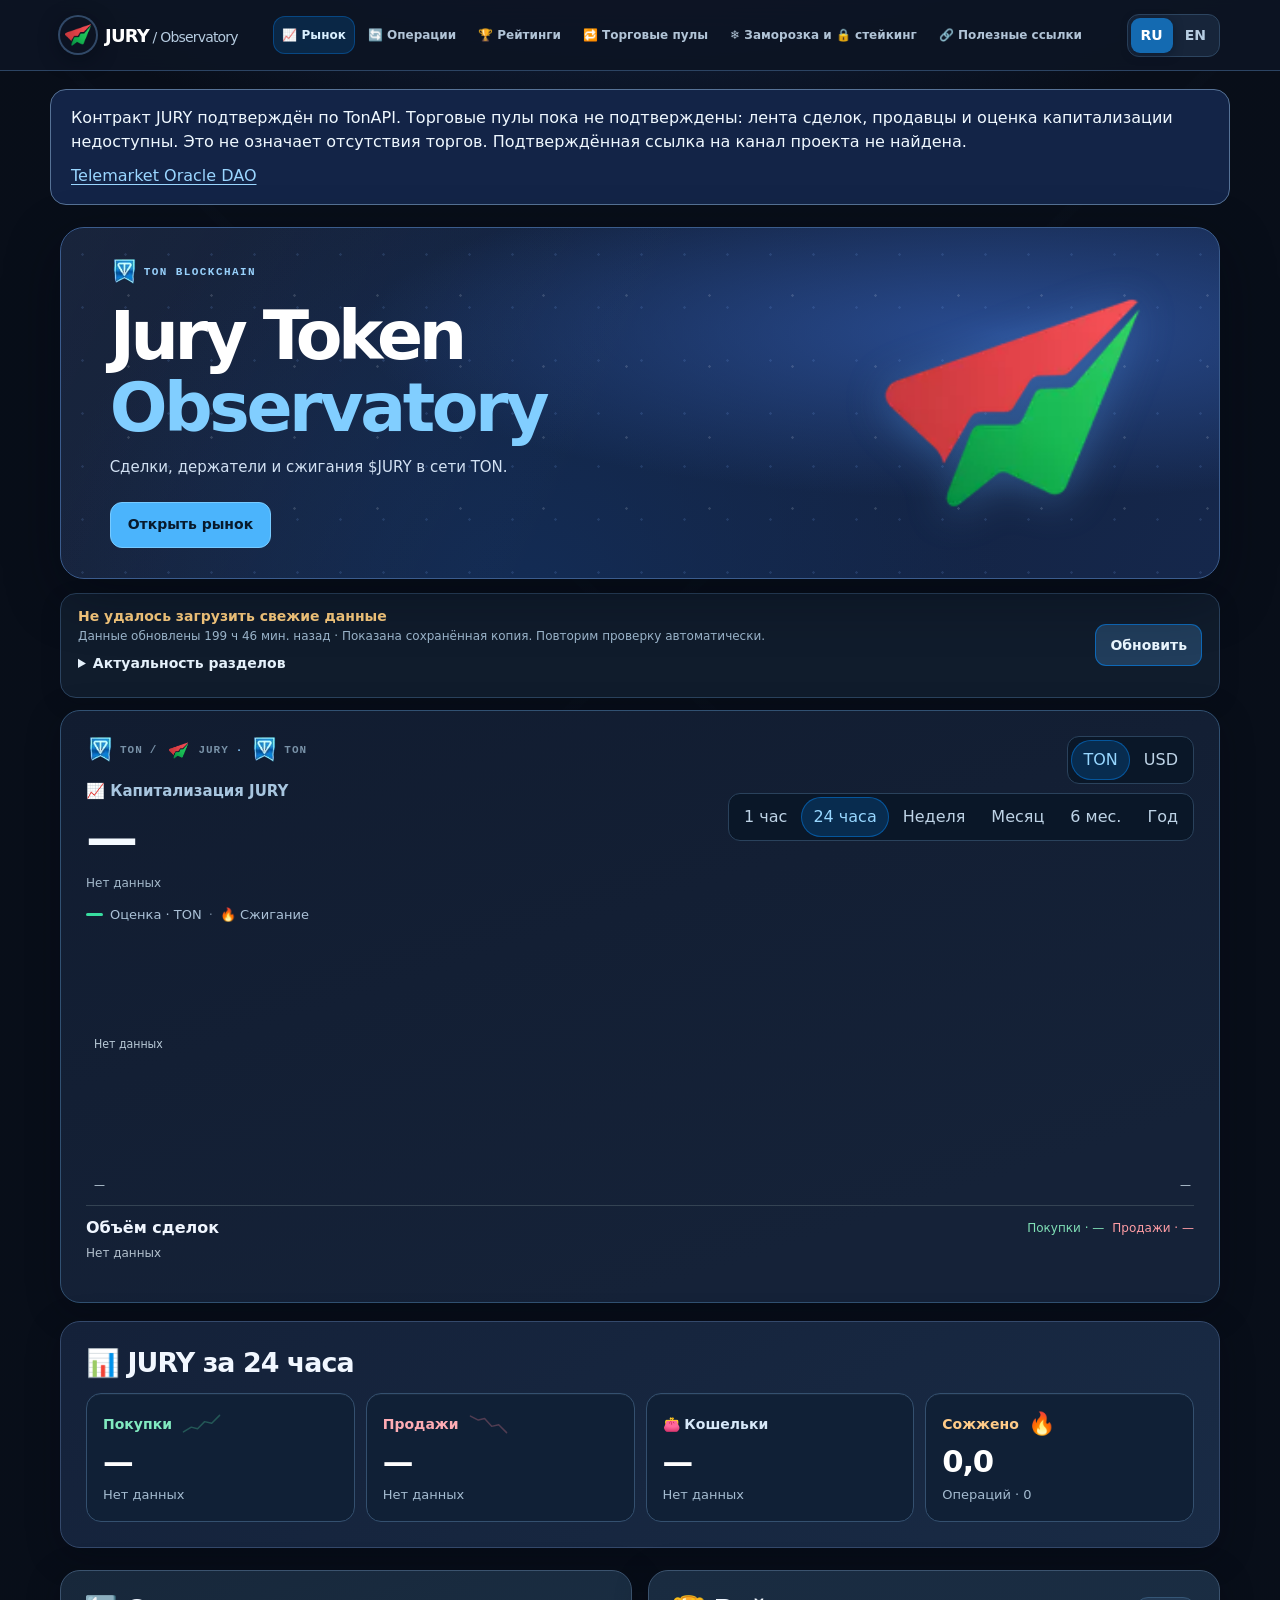
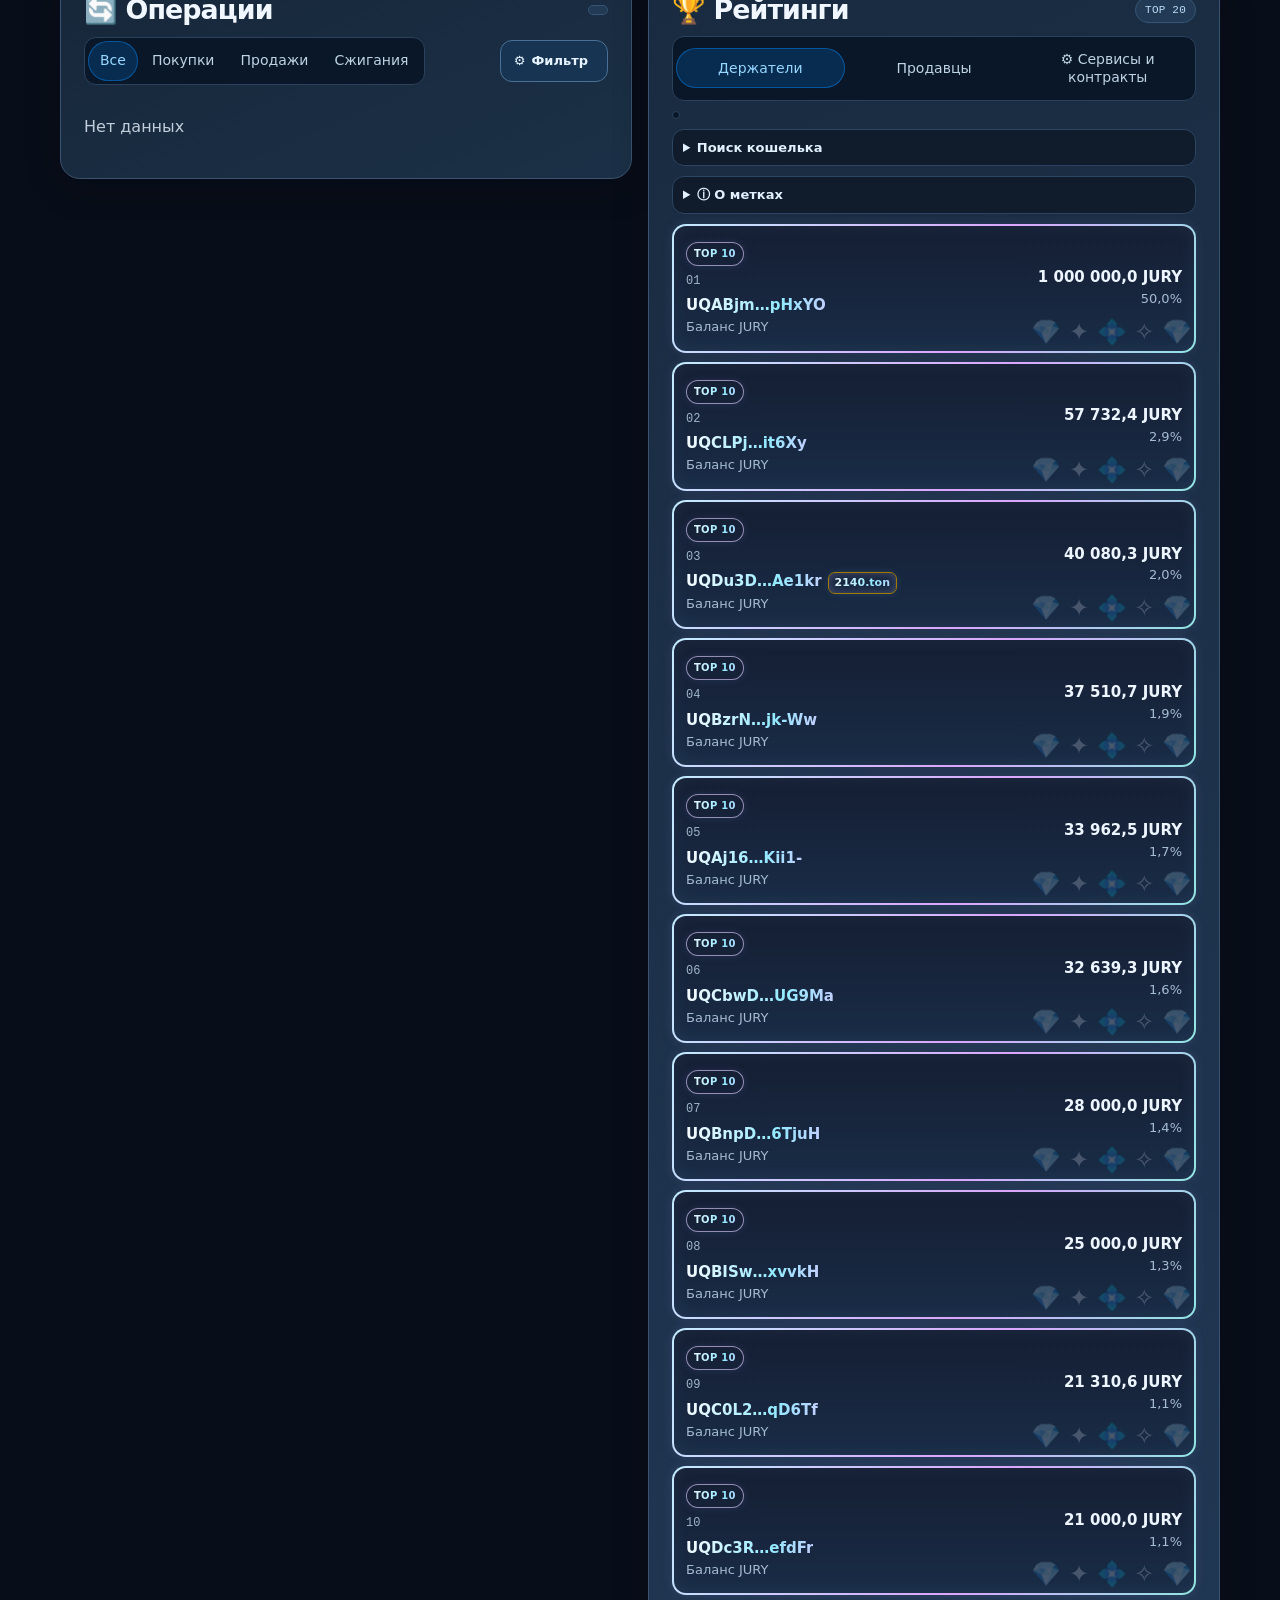
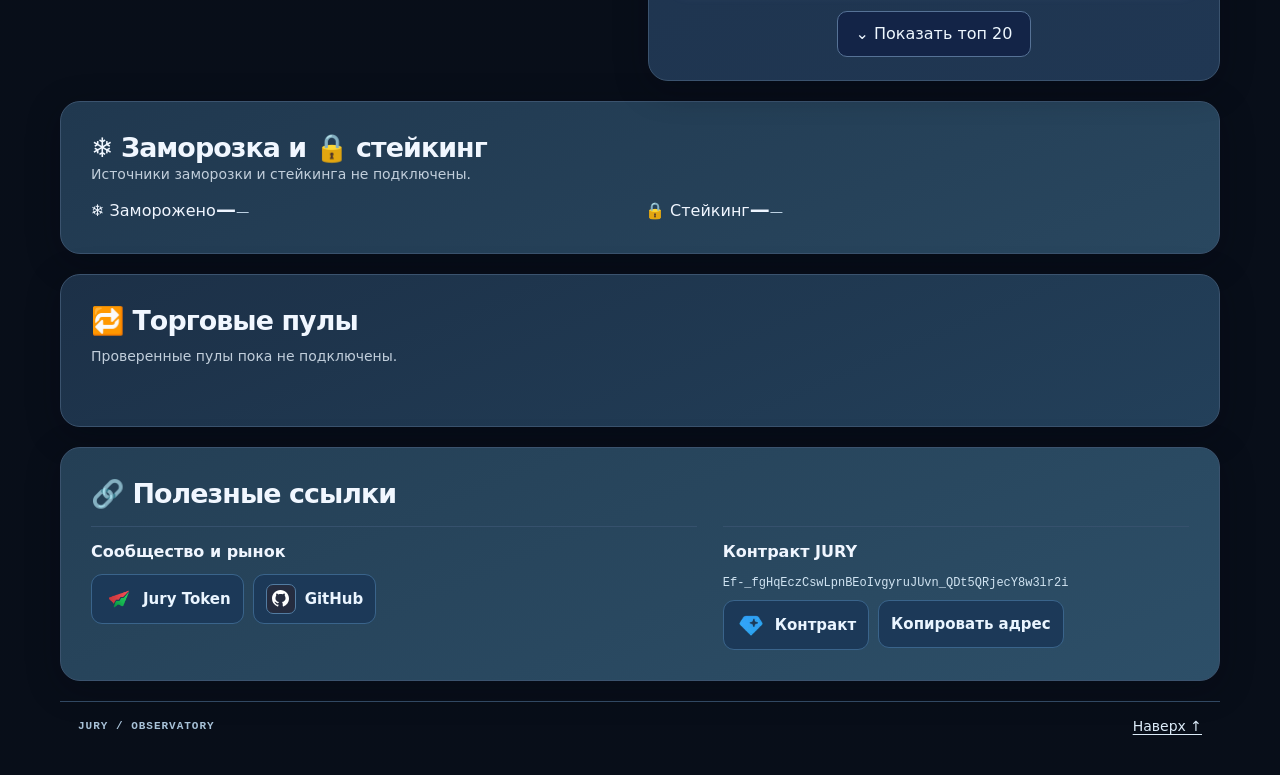
==== commit 14e40c89: "Refresh JURY snapshot" ====
--- a/index.html
+++ b/index.html
@@ -1147,7 +1147,7 @@
 <section id="links" class="panel resources"><h2 data-t="links"></h2><div class="resourcesGrid"><article><h3 data-t="projectResources"></h3><div class="resourceList"><a href="https://telemarket.org" target="_blank" rel="noopener noreferrer">Jury Token</a><a href="https://github.com/Freebielife/JURY">GitHub</a></div></article><article><h3 data-t="contractLabel"></h3><p class="contract" id="contractAddress"></p><div class="resourceList"><a id="contract" data-t="exploreContract"></a><button id="copy"></button></div></article></div></section>
 <footer><span>JURY / OBSERVATORY</span><a href="#top" data-t="up"></a></footer></main>
 
-<script id="snapshot" type="application/json">{"schema":1,"token":"Ef-_fgHqEczCswLpnBEoIvgyruJUvn_QDt5QRjecY8w3lr2i","updated":1795662803,"errors":["pools","tradeHistory","trades"],"refreshStatus":{"holders":{"attemptedAt":1795662704,"ok":true,"lastSuccess":1795662704},"burns":{"attemptedAt":1795662704,"ok":null},"zeroBurns":{"attemptedAt":1795662704,"ok":null},"trades":{"attemptedAt":1795662704,"ok":false,"error":"ValueError","lastSuccess":null},"rates":{"attemptedAt":1795662704,"ok":null},"pools":{"attemptedAt":1795662704,"ok":false,"error":"HTTPError","lastSuccess":null},"identity":{"attemptedAt":1795662704,"ok":true,"lastSuccess":1795662704},"badges":{"attemptedAt":1795662704,"ok":null},"domains":{"attemptedAt":1795662704,"ok":true,"lastSuccess":1795662704},"fragmentNumbers":{"attemptedAt":1795662704,"ok":true,"lastSuccess":1795662704}},"holders":{"totalSupply":"2000000","holderCount":585,"holders":[{"wallet":"0:018e61f3284de362fd4064bb0dcbec936ceacb012709283e25dd4336ca34291f","name":null,"tokenAmount":"1000000","share":50.0},{"wallet":"0:8b3e316641e5aeda95a10527a6aababc4b028e6ebc9f146126f425c736f322b7","name":null,"tokenAmount":"57732.430284037","share":2.88662151420185},{"wallet":"0:eedc3d405aad9caa22881598e9188cad4d90a87005a681690b879a5c0e78007b","name":null,"tokenAmount":"40080.340997268","share":2.0040170498634},{"wallet":"0:73acde3e9bba339e21483924d12a5027a75b281979a27a9d302b27e9bb156393","name":null,"tokenAmount":"37510.682490315","share":1.87553412451575},{"wallet":"0:23d7aecad16882e9da584b235a5b203a13c47644eb9f9a02f37cde4e23f38a8a","name":null,"tokenAmount":"33962.52294676","share":1.698126147338},{"wallet":"0:9bc03c92fd6c4b740b3a27ba775659e3ea87f5978831e3d64865d06d135c941b","name":null,"tokenAmount":"32639.280639585","share":1.63196403197925},{"wallet":"0:67a4361ae6946a8d202e80cb9a2aeefdf11aca80b0aaf5306ddaf89520977a4e","name":null,"tokenAmount":"28000","share":1.4},{"wallet":"0:d387a540b1f6ac17557ac16e3b81b4dc5dac34bf4522c73984cb05d2cbd40e30","name":null,"tokenAmount":"25000","share":1.25},{"wallet":"0:484b0ac9b4d429697b76a9adad8ee8886bb3b91e1d9728c608e65c51332431be","name":null,"tokenAmount":"25000","share":1.25},{"wallet":"0:b42f6118c541b4a531d85b535696625e2441ce11000e6acf3de3ea51c9a4aa0f","name":null,"tokenAmount":"21310.601247333","share":1.06553006236665},{"wallet":"0:9cfe2814a0af0bbad3cdbe9e15edf50dbafd3152fc6947accccbfc23322c64ec","name":null,"tokenAmount":"20035.727968665","share":1.00178639843325},{"wallet":"0:06bf866332532944a7259a85c9ef5a8a091671c6a91cce040ca4f517a3394e07","name":null,"tokenAmount":"20000","share":1.0},{"wallet":"0:e16aec22af8ae53d3756e9116dea2a0530b099d85793c97d639fcd868f7472d4","name":null,"tokenAmount":"18999.312130732","share":0.9499656065366},{"wallet":"0:3b614f0e5525435200ac13b2b14e388b0ff6af64edda98a8bcb1b2c2270f697b","name":null,"tokenAmount":"17483.142910907","share":0.87415714554535},{"wallet":"0:27bdfc819c85c6277d904e8946127660710d667af17f2e043c0c3a6527164552","name":null,"tokenAmount":"17400.196416809","share":0.87000982084045},{"wallet":"0:18262129c0fa68cd9d8a77f080ed0cae25b2fa7b65347897ba4a406dbd692404","name":null,"tokenAmount":"17039.316935934","share":0.8519658467967},{"wallet":"0:53b952b7b4d7c30108e0a844c4f52009f59d1d5405aca91e67e9c62e808d4cbe","name":null,"tokenAmount":"15897.20395779","share":0.7948601978895},{"wallet":"0:31dcb65fbfce43d2bbd9dc495e4dfa430e7f5f373899d058e97856a57d8b78a8","name":null,"tokenAmount":"15556.568031635","share":0.77782840158175},{"wallet":"0:6f8f10995596695dc5d7c736bb2b3b208d37aa971319aae0e95408937d1bb2dd","name":null,"tokenAmount":"13100.072043639","share":0.65500360218195},{"wallet":"0:62f51cf608c9f0e573480845f3faa2d304f479d945e43dba1de591f29f8e4ae2","name":null,"tokenAmount":"12747.250960023","share":0.63736254800115},{"wallet":"0:528d92e6a2355c47b73cacc9af58d9218eee20583f8a96dd109ec51421931c69","name":null,"tokenAmount":"12701.232337926","share":0.6350616168963},{"wallet":"0:44a060b34b4472a4ab36afb4f2ff35690133359a25d0ad6f6a6c053ab902ada8","name":null,"tokenAmount":"12501.720586674","share":0.6250860293337},{"wallet":"0:3e07fef89b39c6ec601f6a43af39ee6eed77d9c8c264a540ab2cad64ed5fd18e","name":null,"tokenAmount":"11785.643021417","share":0.58928215107085},{"wallet":"0:452c80b589dbd2a6e9ec0b6b8b6329f4dde9aa50c062b86398616bfcba9198b9","name":null,"tokenAmount":"10438.927505933","share":0.52194637529665},{"wallet":"0:8543ae5922d9814614f966703b722223a54610cf01d0e7491842d2b66d015d05","name":null,"tokenAmount":"10000.514679915","share":0.50002573399575},{"wallet":"0:0c1084ca3eebeb95bd2d94c0e460324a7b0ef6e5e07520d35ba72d38faeca767","name":null,"tokenAmount":"8614.855666131","share":0.43074278330655},{"wallet":"0:246c8037db39daf78617d4e8a2dfbd7317e08738f1c1f032c825ad5005c74d34","name":null,"tokenAmount":"8006.070236704","share":0.4003035118352},{"wallet":"0:bb8cbf44dc77d98c0bf69e89b0b11bc6f4a6008ad90df95407757eda5e0c4c0e","name":null,"tokenAmount":"8000","share":0.4},{"wallet":"0:5867bae69f299582a28f7943689e032b5627bbaa84ab3b0ec1e6d323de8cab29","name":null,"tokenAmount":"7337","share":0.36685},{"wallet":"0:3691cdf261f69fafb6065cc9ea8289f677ad768cff21a47e6b1932dfe58e0129","name":null,"tokenAmount":"7290.754255717","share":0.36453771278585},{"wallet":"0:1c71741d69a9ab3b0fca520b62bc9c64e9ec1edfe021a0330278cd150edea92e","name":null,"tokenAmount":"7276.813028361","share":0.36384065141805},{"wallet":"0:879c96949c4761943aa6aef3790c2a5635675cea69bfa59aef4f164979b40e88","name":null,"tokenAmount":"7000","share":0.35},{"wallet":"0:aacb4b0f400ab8806686e5234a65e6ef705f7b386bd67b85311ae711daf2d27f","name":null,"tokenAmount":"6917.078503728","share":0.3458539251864},{"wallet":"0:86941c1d5ab945834d2db5ab8eb8af1db1f02b71fa2054b7bb6739c1a16ce3be","name":null,"tokenAmount":"6752.45958816","share":0.337622979408},{"wallet":"0:d358d81f6c25ae15960162fa4706667d9422658466baf7da994f2d9761899b1d","name":null,"tokenAmount":"6676.504462071","share":0.33382522310355},{"wallet":"0:838fa24ea9f90c5634077eb86b842f3c570b72d0e48811f1ab400dca5246f734","name":null,"tokenAmount":"6569.956374758","share":0.3284978187379},{"wallet":"0:1e8472cfc9a77fa94ab895c4065b080f60fbe8dccf1b0cddb090ae2e4f8e94b6","name":null,"tokenAmount":"6458.325992304","share":0.3229162996152},{"wallet":"0:707f26ad42d0b707ebb1261d3221e294086cdd2c289244ac8b804c5f4da0be33","name":null,"tokenAmount":"6132.931443222","share":0.3066465721611},{"wallet":"0:4a9144c4ebbe47cd88d1ae6f836b196793717ef2f0d4b7bf65161a891b78df68","name":null,"tokenAmount":"6124.683219435","share":0.30623416097175},{"wallet":"0:f790370bf230c5bd3060bc7457f0830c0ef2772e36748dd718c5dd7d839c3b95","name":null,"tokenAmount":"5862.213633446","share":0.2931106816723},{"wallet":"0:7870412fcc79fb7bc75c5f21e5ab5dbb444bcc918b90c54fc1815665bc50dfda","name":null,"tokenAmount":"5751.775151624","share":0.2875887575812},{"wallet":"0:89f356bd10b3c8609187c5abcd7bb1d5840c7f8a88e73debff8e64ffd8f12010","name":null,"tokenAmount":"5686.251333394","share":0.2843125666697},{"wallet":"0:a51f3440a5db5090859b9b528fbb58b39d20895cbf3c2a9acfda08ffc4b0fdd6","name":null,"tokenAmount":"5212.103494784","share":0.2606051747392},{"wallet":"0:18f4ed1719589d00955d7eb40d42df53d8f8e79636d706bce35d22ef4fcabdc2","name":null,"tokenAmount":"5136.579926143","share":0.25682899630715},{"wallet":"0:f38ba7cd58f915ea9899255a45412fa612f30b9524b5c4733cc876da11f15f0b","name":null,"tokenAmount":"5128.26760214","share":0.256413380107},{"wallet":"0:7517134e9c890eec4e21f8c5740e24c619f2d1be13db71ece686a0772dbb5b89","name":null,"tokenAmount":"5083.251462725","share":0.25416257313625},{"wallet":"0:29052f45ea55cbadd08f68766c5439064abd3392e1560cd0c0414b094a76acb5","name":null,"tokenAmount":"5000.026422392","share":0.2500013211196},{"wallet":"0:282ef3a1bce5e3dea8682b90eb7f0ea3ce407d4c09ec9221263c8c6d60e57942","name":null,"tokenAmount":"5000","share":0.25},{"wallet":"0:afc0ed307eacf2c7ed04c3e5ed3bae33dc0e78dba684b5da46af2502576f9219","name":null,"tokenAmount":"5000","share":0.25},{"wallet":"0:110f4cb8e96732785f622db9007670784e1b57079619170aed829e413e4bddf5","name":null,"tokenAmount":"5000","share":0.25},{"wallet":"0:472951c11e96758a3a83c65e77c63e76f9a87f27a22af674538abdfa44504151","name":null,"tokenAmount":"4943.235531191","share":0.24716177655955},{"wallet":"0:b7247ff2f259e6599690d36d48a23e92eda285d54af2937a479f623d1048f8f9","name":null,"tokenAmount":"4634.346521963","share":0.23171732609815},{"wallet":"0:0ba02c0154cc96e881590dfe520882f3b4649b4a6d73c9db4f1e0212ddf39160","name":null,"tokenAmount":"4615.508638628","share":0.2307754319314},{"wallet":"0:4dac510afd9e47b47903bd611c2729d1ed73a3ca53032b660df7a6139130ff72","name":null,"tokenAmount":"4472.425388934","share":0.2236212694467},{"wallet":"0:11caad59a64fe028f90f1f00b3c63900c87eeb4d2b0dc6112d7be5b72b7c5e4f","name":null,"tokenAmount":"4300.422587303","share":0.21502112936515},{"wallet":"0:cf53c668dc46d68585669f8fba4a4a9e53ad72300d06c68d1ab648610f9e49ba","name":null,"tokenAmount":"4130.852260132","share":0.2065426130066},{"wallet":"0:fd15d91da843cfc632afff6cdd55df14275998e3caa1daf0649716312f22fb66","name":null,"tokenAmount":"4124.608896077","share":0.20623044480385},{"wallet":"0:7ee40b3ff9e797de5bde9ad79fad4aa1698a61565e46f079359a9dc6f5610e9c","name":null,"tokenAmount":"3833.843509094","share":0.1916921754547},{"wallet":"0:e51d584dc2fe36ec7d45471b9d4e84d675c7904d7258c7914707eb08e7c35770","name":null,"tokenAmount":"3833.074282784","share":0.1916537141392},{"wallet":"0:d2136047262e10a30bb88e0bea437ff8f8a16b476c7a0ea3f31643067330a0a0","name":null,"tokenAmount":"3734.644839151","share":0.18673224195755},{"wallet":"0:3108724b570e673052c697e0ec6ace73fa6175c8a8fbba3a72ac9fd131a9dabb","name":null,"tokenAmount":"3724.598454817","share":0.18622992274085},{"wallet":"0:9ffb21678e77786569ad2367c39a1e338111e097d5920bcf5840687603aea7ff","name":null,"tokenAmount":"3713.882015862","share":0.1856941007931},{"wallet":"0:8eb5eb7951277224bda7f058b81b804f0b85cf82ad7ebbbbc192a8d211f811e2","name":null,"tokenAmount":"3571.954665931","share":0.17859773329655},{"wallet":"0:74f3ab23bfc7f08b30ea90c30b0fb7cd88cfcfd1be84dc187ebfc95762343d30","name":null,"tokenAmount":"3525.49148482","share":0.176274574241},{"wallet":"0:24884245cfea708372a3e72306e55ebc50f7c239f7e71a0d864cc924304a71f8","name":null,"tokenAmount":"3517.45659922","share":0.175872829961},{"wallet":"0:f2a811f7878bf728e7e48a7a995c74d58672957707959fd7ff451dd57977f95f","name":null,"tokenAmount":"3466.217397725","share":0.17331086988625},{"wallet":"0:b7601803f86f3ca3af87e1b57e233415090852b816ef91b36f00caa9ff59f3ac","name":null,"tokenAmount":"3462.553576864","share":0.1731276788432},{"wallet":"0:20fce773bde63677d4540e9b22e1ffe7f2d8f2017675277500e8b6d4c43376eb","name":null,"tokenAmount":"3354.236680472","share":0.1677118340236},{"wallet":"0:bd514b15478496e75f31d4e82903803d9d4f118eeecc4603c13ef2fa304f0b86","name":null,"tokenAmount":"3282.546121477","share":0.16412730607385},{"wallet":"0:4ec1683646fde3a77d77a03f219c79ae28a7b563146a0b4411a2aaf69099a9c3","name":null,"tokenAmount":"3217.942181773","share":0.16089710908865},{"wallet":"0:f601e52102b52130842f10365787b4c2f9491a2177cb171f24e60c7d25498ab9","name":null,"tokenAmount":"3200.442333993","share":0.16002211669965},{"wallet":"0:d9ed0a55fe17232bdd3a523ffd36ef734663c60415e906a081d10078939b6d3c","name":null,"tokenAmount":"3199.661041151","share":0.15998305205755},{"wallet":"0:8b1cb9b7fa8051c5ced91202e45d40ce0f7986962e8ccd308fe331586580aab8","name":null,"tokenAmount":"3022.869582113","share":0.15114347910565},{"wallet":"0:63376311aef8ba9155c74ebbe2ed04a86a0749681e8da5bc6ee04f97a875d181","name":null,"tokenAmount":"3019.888389794","share":0.1509944194897},{"wallet":"0:818ab07ee7ceaa922a119b2a8f827f72dff195697325fe603d301c6dd812bffc","name":null,"tokenAmount":"3000","share":0.15},{"wallet":"0:0c1b64a651f4d59f0d506981a0052f55eb8397f6f8aca98eeb8a52e6597aea5b","name":null,"tokenAmount":"3000","share":0.15},{"wallet":"0:3a6dc7cbeaed509751ddd8dd550be9205157bddce2160b0ea0591a95795d7a2a","name":null,"tokenAmount":"2969.761753659","share":0.14848808768295},{"wallet":"0:edb4b26acfa25c9df64f7d2e0383bd76bd14800a85dfb552b3db0c5225534262","name":null,"tokenAmount":"2933.272323138","share":0.1466636161569},{"wallet":"0:45a613ee6921b56c41d9c53bbe85705e833c94231862cba211ea8b536688ec30","name":null,"tokenAmount":"2832.387941307","share":0.14161939706535},{"wallet":"0:15c8fe42b8389715a9914a4cacde008ecf8e2e2c1a635cdb22a7647a0b52bfe6","name":null,"tokenAmount":"2694.778153869","share":0.13473890769345},{"wallet":"0:4ac8db1aaaa204db5b6375c930c2fcff690528b71f9a3d2632342bab55f0f422","name":null,"tokenAmount":"2690.933465622","share":0.1345466732811},{"wallet":"0:dd4070cec926df472bd9e1dec251c2542b59cda48cbb64d877a82dfe77ea8720","name":null,"tokenAmount":"2655.46611542","share":0.132773305771},{"wallet":"0:c8fbb71fcff023fc7d35b7a38cea42ec144fd7aaf997666a60027231f09d3b25","name":null,"tokenAmount":"2582.188492104","share":0.1291094246052},{"wallet":"0:8f0383b4cf4cea49050c1ff134bd5bced29c003e813d6b17385266d4a70c766e","name":null,"tokenAmount":"2525.701174078","share":0.1262850587039},{"wallet":"0:d460e675cbf5b8c693d7e1def59d4f6fcb27bb4a93bc4256e67bfd0394c8dc0c","name":null,"tokenAmount":"2511.199439774","share":0.1255599719887},{"wallet":"0:2c53e7b28a9d0a3d0297741b978d5183310361a3c624e9da4c9528f6a38d4452","name":null,"tokenAmount":"2331.600395499","share":0.11658001977495},{"wallet":"0:d8bee07ed2c6baebbef2c6cf65f7dfe7067d891fd02761626aeba9745475c78b","name":null,"tokenAmount":"2300.560248919","share":0.11502801244595},{"wallet":"0:0a864cec1deb14d5dace34c6a73559f59d30d74b9a58b2951a74d3bd96e781eb","name":null,"tokenAmount":"2202.966436616","share":0.1101483218308},{"wallet":"0:112fc87eaa9f63e4cc96e332a52edd28a958ca3f95ed127ce509d401a0d91f8a","name":null,"tokenAmount":"2200.4572674","share":0.11002286337},{"wallet":"0:f491c5d507ee6e02566207732be2c10f28cdd7884c1882a96e205f0fd1c2b470","name":null,"tokenAmount":"2146.202026224","share":0.1073101013112},{"wallet":"0:022695cb96f57d2289f18da946c9125d61028884ac4dd288a0a74b606574cb85","name":null,"tokenAmount":"2134.715637494","share":0.1067357818747},{"wallet":"0:0d087a5e0232dc5efaf81a6663c5174b66adca38670a2fcd35c9d2e16b56dc68","name":null,"tokenAmount":"2119.82835854","share":0.105991417927},{"wallet":"0:0eb482e6ab9e6c5f2055cd97086d3f24fe5951317e1c078fc2a87a0e5c62393e","name":null,"tokenAmount":"2114.31427088","share":0.105715713544},{"wallet":"0:6fcff00cb34079267d3977839f68a84cfc5716c04fcff03b3289c5a3811736fd","name":null,"tokenAmount":"2025.853734104","share":0.1012926867052},{"wallet":"0:29811dc67f9630f1035e1b7921366755c76799749f9732ff2a2ab7a7af4a3a4f","name":null,"tokenAmount":"2003.740126183","share":0.10018700630915},{"wallet":"0:19422f6dd23f1e89b8b4192703467a0943da27ccc2ac74ae9745c7c19edc0c5a","name":null,"tokenAmount":"1953.6019743","share":0.097680098715},{"wallet":"0:f4e18f29aad3a3641b1b43cefa4fa034f289f297a83a467d6b2c77a28c6369f3","name":null,"tokenAmount":"1913.00056051","share":0.0956500280255},{"wallet":"0:81e3f81f2074945c7085744075fa2c58be93824c3f31f6d12d7541fb863c5d86","name":null,"tokenAmount":"1826.362852996","share":0.0913181426498},{"wallet":"0:cfa55fcda601f2ac2e17be062d892a2d88ccc768062c6c4ed35fee5a79621af5","name":null,"tokenAmount":"1826.028928657","share":0.09130144643285},{"wallet":"0:36f9d6a44d1eec5b4235b0d90794d7aa614af968d50833ac07ca9ecf356083d2","name":null,"tokenAmount":"1816.670880645","share":0.09083354403225}],"asOf":1795662704},"engineVersion":"1.3.0","methodology":{"valuation":"last observed swap in primary_pool times CURRENT total supply; not circulating market cap","primary_pool":null,"sellers":"sum of successful supported native TON swap sales; service roles excluded","holders":"balances excluding known services and identified contracts; unclassified accounts may remain until verified","burns":"accepted burn notifications and zero-address transfers shown as distinct evidence","usd":"historical TON/USD rate from CoinGecko","history":"incremental confirmed swaps; missing intervals remain partial"},"serviceRegistry":{"asOf":1795662319,"source":"https://github.com/tonkeeper/ton-assets/blob/main/accounts.json","sha256":"4286bd47e11399901a7d713c9e98a5dba17300d76fe272f4f5d46110a84f4e2e","entries":{"0:ad8afecfacc248996885d8be6824280f9f3a7e54c2f6080b7971b9f556c280c4":"Crypto Bot","0:dddcd3cdad60af4c0d69389f567ad51d0c263fa4968d655ab424c69aadaf9322":"Wallet Bot 1","0:436a76c2794a88e3fbfec6b9c0374fc8db046f10868b835420d9937973a665d4":"Wallet Bot 2","0:6e814e6450e8c578067bb656298fb4d01397dd15018d7f34dc369eaba4c2111c":"Wallet Bot 3","0:5f00decb7da51881764dc3959cec60609045f6ca1b89e646bde49d492705d77f":"OKX 1","0:f15db2c62cd86aff0860d39c491fc73a31395fafeb5945e644498562260c782e":"OKX 2","0:e7e86da08742ed933434ffeb8f08a63c7e100ee842e25f599a9cbf0891574a6c":"OKX 3","0:0338def34b84c6ee9134a04ab1601450be446340a37ae259de57cb37bdb590cd":"OKX 4","0:a30a49ec725e9f57244b66af4c2da7ab76004b4fce80d3a34b1cd0c37762abce":"OKX 5","0:24da1e7b8da901e5b3dd0f98c397feb6e5a5ea483195a8b6bd0682cf2c5327ae":"OKX 6","0:7f2e84c723d8b6b6b1aacf810c8c26ab23c22022b464b87104b2d3065b0ea70b":"OKX 7","0:854ec4521efd52ad43bcf1988e4c44ebdf9a26ad18fa51abfdb685fc3b348a5c":"OKX 8","0:f9bdc0de461c1a2e002fada9550bbb095c8f9f73668d70c517a9cc7e050f8e5a":"OKX 9","0:9b9b739de2527ae72d21083f5198d710c7288453b4733e57ecadb2e189ac829c":"OKX 10","0:b31535e934db05bbc220267467903c8108bdabcbc2a06588838b726ddf589ef0":"FTX","0:57eb74407604a19f7e04005315ef70aeb7b675e6551977586756f6baf12125ee":"MEXC 1","0:1c7bd690f4f93de8b93db5790129dab65926c6e1fc9b57380089db5529516630":"MEXC 2","0:d887d0e2d1c4fc4126e71c970d33ab1896940000eae703bb1ab6cecc830777e3":"MEXC 3","0:7994848c1fcbcbc57a6a5a987b66eb424b8b54e10759b6b514a66b600c2b0eef":"EXMO","0:8d195793baad9a08c46dc353aebe999341dabd07721b9725f19e18abc3d10d92":"EXMO Cold Storage 1","0:26ab8ae763a3a7c3067d882b7b01cd5d37254cb8768f57b6a47c00028effc7b8":"EXMO Cold Storage 2","0:0130c77346e9ed82df677d107ad6a775c11f9c18f6a05c0dd17906b355850dad":"EXMO Deposit","0:342a359e38357c083968129fddddf049ef5c47315bfbef27505a356bf9f02d65":"CoinEx","0:555f3053e257130374bb831ae0e219e5e5f9ec0ca8f8a0d133369d3d690c64c2":"Huobi Deposit","0:85af78e8d035e920117cda654615cdf371d464480b629e110d3c5310d85ab362":"Huobi","0:80d4123841167ca989ac912443cc99a4b9c1a87584536427ff6fd85c92395ae9":"Kucoin 1","0:b37e57033db21d10b950e6143b658c10c3bf425bd193025960aef7f22dbcf4fc":"Kucoin 2","0:07ce60b7e5f255a88c3707f3fbc79e2cf924ed6b4b7d09c6324f0ba2338a48fa":"Kucoin 3","0:a14b1f452385b2bb984ad2c4441e1d23cae071fdfc096dfba53ebba3b6ff1d10":"lbank.info","0:75726a716f747e60b0371cb0d5d35471e8e1e931003fecc3a0961a8bd82c09c7":"xRocket Bot Cold Storage (Old)","0:c1dc654b598ab84cda4f12372efed8907cedf0901865a58649087373e01b1c24":"xRocket Bot (Old)","0:45614fee399c43d77bb597558791831bc0ee31754cbb2b5b1fbf5a3488ed9940":"xRocket Bot Cold Storage","0:011a8f0a0b36b779af033473274966666d1cd6fb4e77df679375fbd6f970d012":"xRocket Bot","0:c3f1da8ecda8f8cd42bace224ea3f1b6971eaa7f54c492d4d190527b4f573f7c":"Bybit 1","0:4a1f3ebcc66bdcefa90245bdf541a50ada1c688a487534b1587abffd93038834":"Bybit 2","0:cd525c15904d7b4027eae08b318624260f371ce8c9f4fcca0cdb7b583854107c":"Bybit 3","0:ae62a192da96e266161a702cc9f6de91c0c3441f17ceba51bc442dfb2031a30a":"Bybit 4","0:e3ce05c4da977132c24a3b102da8b5fbf2ea9173337b49de346e4a4b057f7579":"Bybit 5","0:e33ef85d174eb457c072d1ee10215b69ab9b64192f7421302ab1c8e26b7ad4bd":"Bybit 6","0:7f97f36dda3f7dedc9e12f8c09c4f89e7fbc17527ab3f67de4c3b155297a56e4":"Bybit 7","0:7d133d4e425c8e00de015513a44e66e6d163b21e71720aec7579965e5de28c55":"Bybit 8","0:f2dc1860686cd658987e2bed8216532d8c004460dadea907cc7d4ad7236c496b":"Bybit 9","0:4a1c20bc9a6f9294f75f1c87a7f383a8b73a483a2e6dcb3630ddbe78b3ccad00":"Bybit 10","0:008bb088e81e38d583826901093567027cc1575ec744ac354fa4eeec302d166d":"bit.com","0:1882478daef1b7ed200cbbdc201bd4ed0b24c2e5f1a4c7c15aeb7e3b1a759193":"Coinone Deposit","0:a4d2072b1edc1355fc7fbee0095beec7889a2d3cfaa9edcf2ce9e128631abbd6":"Coinone Withdrawal","0:f3f4ed0913ab555d023745058f1a6c55a49d4876593cb9bdab1f780a99b185bc":"Paribu","0:f9873509de5a2f97f7b2805f5f7aafab447f43c91e751cc8efabc6d2ea09d78a":"BingX","0:b496b8f73b469ff06a2d89e62c4d70a103fc228c821537b49dff092060bc281f":"Gate.io","0:60ff0b28e2b3839bef250a81be9f2e78a6265b980ec5d24df4e44bbff2c3fb25":"TIDEX","0:23eef28b6da5a368d6c0b8028fd5ed47c26758676bc9db1b5653caaadc969f91":"CWallet","0:00ffafa9fb3d4f837824436d19953c792be6632af73a9b82c4dc69ca07195087":"Matrixport","0:b58c73481f25a280f9705ab3424be850614d823256263ecfa049fa9fb917720d":"QMall","0:00b402b789e5626e1c61b50c5dbe2024426e92f16c0c2fb735396df96046b5fa":"BIT","0:2c54797319837b4c6d014fc991c1a8d4294dfd4d6cec4937e370f1f27db0423f":"Bitforex","0:6a5a76a1538cf9596590ec3708470649c342624bf92e63a6a7a15254ededa904":"Bitfinex","0:59b065c5d66261a5317660e96eee476aa6a11b749bdcbe8c0d1f3dbf24200d1c":"OMPFinex","0:3cd5ad54b190a71caab984b0f210e3742c7f2147b7e9073377d7c6b470017362":"Bitrue","0:6c53cd87cc0d33486db42c1c7fc03dfaeb2f7b815afc368ab1aee567edda3f72":"Coinspot","0:9a582c23266b8ea47eb71118a3c040d42b230b2266fecffe2d3cd390c0922c35":"BigOne","0:dd528505af15c6e5206bdd8f6c9a3b541f80ca98ae8a5066ab3ff8de1ff5e678":"Farhad Exchange","0:2b6f3cda567c385f0645486f3c665a451f56b2969d1be57d86eb77c6077a81d1":"BitTime","0:cdf7f0d7c09036f064272e3c429ed570be49ef29eb3a735b64bbc17915073732":"Bitget","0:e9c0a24ffaa6aa4f228890e71ae9550bfc53a6c57e643bc31c240e18727ac1ce":"Bitget2","0:336502faf83ef5b532d315ba71450b661c90e83fce64d8bc1fd2bf642f3555d9":"Bitget3","0:b308c7f9b4f596f6250175885972549871b05c70ed3619fd5a939401eea972e4":"Bitget4","0:e2d1df206b372db1f3b890e60d185b67aa0c9f1b6b6ff60a05091c8c01b40ac4":"Bitget5","0:7a0dc94da9f48b968dfb87be38d4fab7286288db7a04d3081feee177376d9089":"Bitget6","0:8785ef5ebb0fd24c6911d10f43c00961e9748fa54297a1ac517e3c5fe76bb0be":"Bitget7","0:213b6804c2082135a4a803da8e3b30cfed51aee9af2ad2100334b7f4711d3bcc":"Bitget8","0:573dfe99490a041703e977e4724135c5b8bea0bea67839612247451ca9d5c4cb":"Bitget9","0:de2519a527de7e1d4c1028bdb74e022b28a6e370e4fec3fc27d8d971308f99bb":"Bitget10","0:06476e580e250d0abec5c365a711833483c581d57b908be37d56bdb0e338c312":"Bitget11","0:c9959a997e1d4e4383d8db37b86d2101ce78dcf1f1b3904d9888fe572ef0efd4":"Bitget12","0:c07e51e5b694937758f45f4003071c84f4c4a68bdb168a22c3d6c8b89cd6186f":"Bitget13","0:1797a5c4c50a2b312ce9927ff6f12efd3b0b58ff311445118c2d2e64312b5d79":"Bitget14","0:6083005b354ab1c4785aa8ce8293ee5c9c182e9248f27e9c9074f35c16342083":"Bitget15","0:f99b14600ae44d2f12b178e8c6eabd78892ae82c5e45b6898f9deb7eb203f9c4":"Binance","0:8e91b50381c36dd42accdb51f5cb5d96848568b4924f8079b1a5ae7e10f43eda":"Binance Hot Wallet","0:ca1d9edeef40b3a9dbd9082f3767859547c3ce0bf641d09d58e33a3cf06fb309":"Binance Hot Wallet","0:a2faca7adfebd5c5970108d1f79065cef32b0c143fb13489066b684cdd7ee95c":"BitMart","0:5d5a830e48214791f4ab5352900c624d3bff3c5efd630196b180158eb789990f":"Nobitex","0:cad898b200a0934ee416c2039bbf3f5d7f1a323172875b3c19d378a6f540f7b1":"Nobitex","0:4532d5bcdfb05d3275cbf255bc91c3635cd48d63b719441581c5542a4750fdf5":"Nobitex","0:a32d52ced80a23fe4fe90ba94593ef686de03f9fbdaa069e642826a95234b982":"Nobitex","0:fac8ffcb6f89572a1232d59e91c65909ae408663fd2ceaecd35f35b5e9d670f4":"Bitpin1","0:c14ce5d772539be26fde315a505a1e0514104e76eef776f0b845e57df0557ddb":"Bitpin2","0:dd36441bf4aa8a6a6ecfd763efde1eb82dd86bdcfb1456b45ff4b73f87657184":"Bitpin3","0:402f5d4f4f8bea7b0bd511b9d3771834c1a22bbbbc8a326035eb07aa24f5c9f9":"Crypto.com","0:ca6e8f2a3dfc875b8673d8677f3818c4b8c02d1aa481a86a0c61bd09f8269f1d":"Foxbit","0:60def37fb0e6f41b18a73c2496d96b25442344864ca0ed97189a6f37e2439c56":"Richamster","0:97ad93444915089e812238ff10abe9066d0b03ea3dba2a8630fb9c9f88aa455c":"Wallet in Telegram","0:1f5806c73d03bbc96eb7eebf16067f1f2e8e270cfa16d57001aa9eaf7456f008":"Wallet in Telegram","0:1b44ec553616b0e4551037038834bdf0bdaa1f0440e10f3331d9841585612a68":"Wallet in Telegram","0:cf06c94efdae26faaa1d85092fc4daee78eba09e69c36dac051c1d8ffde35f40":"Wallet in Telegram","0:91887059ba56a03790b0696d7a402ac0691dff62fcd398e813f97d3b2736fa58":"Wallet in Telegram","0:6db0f022632b6269f0d4dbf8ea60a8448bbc2bcfc6812e31af8cc6405c268af7":"Wallet in Telegram","0:dd6ff02c59634745529b99a8d5beeea9f6c38a9188e6a7e96a424e3820c8ac0a":"Wallet in Telegram","0:023895aef955024920a291c6f3715e291df1b3dd254eafa8b09e21a2d58d5897":"Wallet in Telegram","0:f5066318091a8cfb530ec732104ce38f7783d92a6679ffcc0ce0960b0e94c7d0":"Wallet in Telegram","0:0c5684355f5410a923fb7dd59314905dc7ff157b28c9130671c7a4f17007e898":"Wallet in Telegram","0:23fe558cdf44249381aef36472e64a5072a24ba97fb61b2f5791da6013aec92d":"Wallet in Telegram","0:b7be71ac1b40e436db36721d9c20e82d44e78fc1e86a8ad15e00b1cc16831dcf":"Wallet in Telegram","0:55b7223f04dd1f2e1b3f28e4ad628fe6cab60004f280fb0a58cd27fc590b2eac":"Wallet in Telegram","0:659dbf460831a72795c4a9a9872fb4a3e7fd302783068dae53e8f2a5c150084a":"Flipster Deposit","0:d0a6eb95408e95ce97b0ca597fc523ff4809523635e8f519e00fdcbdf42f0c54":"Flipster Withdrawal","0:ec85cfc7fd1009362e421b5a0141f510d6540107ab73e7829fda1ef9e97a75e3":"CryptoBot","0:817438e5b0e6eb113ab74d73fc95f7ec19247dbe6ee27a42c3d0164d614c3ca1":"Ourbit","0:66a1e72196d64d6faf48fa4b2ea861f67b0484d2d14a59caf701d8c286ce44e5":"OKX 11","0:419712bc541c4489d6f1c38a105722d293b8847fd54f2717ad69142911b8be5c":"Bitfinex 2","0:6c25b5f2fe5ef1a6a1978f611f61a50883fd50a0822b19176445fca931823263":"OKX 12","0:14de4b02647941779108b7b99be85596260ccde813351000055d744dd8aba04c":"CoinEx"}},"identity":{"byWallet":{"0:018e61f3284de362fd4064bb0dcbec936ceacb012709283e25dd4336ca34291f":{"checked":1795662319,"domain":null,"linkedDigits":[],"role":null,"activated":1794920392},"0:8b3e316641e5aeda95a10527a6aababc4b028e6ebc9f146126f425c736f322b7":{"checked":1795662319,"domain":null,"linkedDigits":[],"role":null,"activated":1694204591},"0:eedc3d405aad9caa22881598e9188cad4d90a87005a681690b879a5c0e78007b":{"checked":1795662319,"domain":null,"linkedDigits":[],"role":null,"activated":1640277234},"0:73acde3e9bba339e21483924d12a5027a75b281979a27a9d302b27e9bb156393":{"checked":1795662319,"domain":null,"linkedDigits":[],"role":null,"activated":1795092409},"0:23d7aecad16882e9da584b235a5b203a13c47644eb9f9a02f37cde4e23f38a8a":{"checked":1795662319,"domain":null,"linkedDigits":[],"role":null,"activated":1793718296},"0:9bc03c92fd6c4b740b3a27ba775659e3ea87f5978831e3d64865d06d135c941b":{"checked":1795662319,"domain":null,"linkedDigits":[],"role":null,"activated":1795092671},"0:67a4361ae6946a8d202e80cb9a2aeefdf11aca80b0aaf5306ddaf89520977a4e":{"checked":1795662704,"domain":null,"linkedDigits":[],"role":null,"activated":null},"0:484b0ac9b4d429697b76a9adad8ee8886bb3b91e1d9728c608e65c51332431be":{},"0:d387a540b1f6ac17557ac16e3b81b4dc5dac34bf4522c73984cb05d2cbd40e30":{"checked":1795662704,"domain":"kuailezhujiaofan.ton","linkedDigits":[],"role":null,"activated":1702736804},"0:b42f6118c541b4a531d85b535696625e2441ce11000e6acf3de3ea51c9a4aa0f":{},"0:9cfe2814a0af0bbad3cdbe9e15edf50dbafd3152fc6947accccbfc23322c64ec":{"checked":1795662704,"domain":null,"linkedDigits":[],"role":null,"activated":1737109404},"0:06bf866332532944a7259a85c9ef5a8a091671c6a91cce040ca4f517a3394e07":{"checked":1795662704,"domain":null,"linkedDigits":[],"role":null,"activated":1771950517},"0:e16aec22af8ae53d3756e9116dea2a0530b099d85793c97d639fcd868f7472d4":{},"0:3b614f0e5525435200ac13b2b14e388b0ff6af64edda98a8bcb1b2c2270f697b":{},"0:27bdfc819c85c6277d904e8946127660710d667af17f2e043c0c3a6527164552":{},"0:18262129c0fa68cd9d8a77f080ed0cae25b2fa7b65347897ba4a406dbd692404":{},"0:53b952b7b4d7c30108e0a844c4f52009f59d1d5405aca91e67e9c62e808d4cbe":{},"0:31dcb65fbfce43d2bbd9dc495e4dfa430e7f5f373899d058e97856a57d8b78a8":{},"0:6f8f10995596695dc5d7c736bb2b3b208d37aa971319aae0e95408937d1bb2dd":{},"0:62f51cf608c9f0e573480845f3faa2d304f479d945e43dba1de591f29f8e4ae2":{},"0:528d92e6a2355c47b73cacc9af58d9218eee20583f8a96dd109ec51421931c69":{},"0:44a060b34b4472a4ab36afb4f2ff35690133359a25d0ad6f6a6c053ab902ada8":{},"0:3e07fef89b39c6ec601f6a43af39ee6eed77d9c8c264a540ab2cad64ed5fd18e":{},"0:452c80b589dbd2a6e9ec0b6b8b6329f4dde9aa50c062b86398616bfcba9198b9":{},"0:8543ae5922d9814614f966703b722223a54610cf01d0e7491842d2b66d015d05":{},"0:0c1084ca3eebeb95bd2d94c0e460324a7b0ef6e5e07520d35ba72d38faeca767":{},"0:246c8037db39daf78617d4e8a2dfbd7317e08738f1c1f032c825ad5005c74d34":{},"0:bb8cbf44dc77d98c0bf69e89b0b11bc6f4a6008ad90df95407757eda5e0c4c0e":{},"0:5867bae69f299582a28f7943689e032b5627bbaa84ab3b0ec1e6d323de8cab29":{},"0:3691cdf261f69fafb6065cc9ea8289f677ad768cff21a47e6b1932dfe58e0129":{},"0:1c71741d69a9ab3b0fca520b62bc9c64e9ec1edfe021a0330278cd150edea92e":{},"0:879c96949c4761943aa6aef3790c2a5635675cea69bfa59aef4f164979b40e88":{},"0:aacb4b0f400ab8806686e5234a65e6ef705f7b386bd67b85311ae711daf2d27f":{},"0:86941c1d5ab945834d2db5ab8eb8af1db1f02b71fa2054b7bb6739c1a16ce3be":{},"0:d358d81f6c25ae15960162fa4706667d9422658466baf7da994f2d9761899b1d":{},"0:838fa24ea9f90c5634077eb86b842f3c570b72d0e48811f1ab400dca5246f734":{},"0:1e8472cfc9a77fa94ab895c4065b080f60fbe8dccf1b0cddb090ae2e4f8e94b6":{},"0:707f26ad42d0b707ebb1261d3221e294086cdd2c289244ac8b804c5f4da0be33":{},"0:4a9144c4ebbe47cd88d1ae6f836b196793717ef2f0d4b7bf65161a891b78df68":{},"0:f790370bf230c5bd3060bc7457f0830c0ef2772e36748dd718c5dd7d839c3b95":{},"0:7870412fcc79fb7bc75c5f21e5ab5dbb444bcc918b90c54fc1815665bc50dfda":{},"0:89f356bd10b3c8609187c5abcd7bb1d5840c7f8a88e73debff8e64ffd8f12010":{},"0:a51f3440a5db5090859b9b528fbb58b39d20895cbf3c2a9acfda08ffc4b0fdd6":{},"0:18f4ed1719589d00955d7eb40d42df53d8f8e79636d706bce35d22ef4fcabdc2":{},"0:f38ba7cd58f915ea9899255a45412fa612f30b9524b5c4733cc876da11f15f0b":{},"0:7517134e9c890eec4e21f8c5740e24c619f2d1be13db71ece686a0772dbb5b89":{},"0:29052f45ea55cbadd08f68766c5439064abd3392e1560cd0c0414b094a76acb5":{},"0:282ef3a1bce5e3dea8682b90eb7f0ea3ce407d4c09ec9221263c8c6d60e57942":{},"0:afc0ed307eacf2c7ed04c3e5ed3bae33dc0e78dba684b5da46af2502576f9219":{},"0:110f4cb8e96732785f622db9007670784e1b57079619170aed829e413e4bddf5":{},"0:472951c11e96758a3a83c65e77c63e76f9a87f27a22af674538abdfa44504151":{},"0:b7247ff2f259e6599690d36d48a23e92eda285d54af2937a479f623d1048f8f9":{},"0:0ba02c0154cc96e881590dfe520882f3b4649b4a6d73c9db4f1e0212ddf39160":{},"0:4dac510afd9e47b47903bd611c2729d1ed73a3ca53032b660df7a6139130ff72":{},"0:11caad59a64fe028f90f1f00b3c63900c87eeb4d2b0dc6112d7be5b72b7c5e4f":{},"0:cf53c668dc46d68585669f8fba4a4a9e53ad72300d06c68d1ab648610f9e49ba":{},"0:fd15d91da843cfc632afff6cdd55df14275998e3caa1daf0649716312f22fb66":{},"0:7ee40b3ff9e797de5bde9ad79fad4aa1698a61565e46f079359a9dc6f5610e9c":{},"0:e51d584dc2fe36ec7d45471b9d4e84d675c7904d7258c7914707eb08e7c35770":{},"0:d2136047262e10a30bb88e0bea437ff8f8a16b476c7a0ea3f31643067330a0a0":{},"0:3108724b570e673052c697e0ec6ace73fa6175c8a8fbba3a72ac9fd131a9dabb":{},"0:9ffb21678e77786569ad2367c39a1e338111e097d5920bcf5840687603aea7ff":{},"0:8eb5eb7951277224bda7f058b81b804f0b85cf82ad7ebbbbc192a8d211f811e2":{},"0:74f3ab23bfc7f08b30ea90c30b0fb7cd88cfcfd1be84dc187ebfc95762343d30":{},"0:24884245cfea708372a3e72306e55ebc50f7c239f7e71a0d864cc924304a71f8":{},"0:f2a811f7878bf728e7e48a7a995c74d58672957707959fd7ff451dd57977f95f":{},"0:b7601803f86f3ca3af87e1b57e233415090852b816ef91b36f00caa9ff59f3ac":{},"0:20fce773bde63677d4540e9b22e1ffe7f2d8f2017675277500e8b6d4c43376eb":{},"0:bd514b15478496e75f31d4e82903803d9d4f118eeecc4603c13ef2fa304f0b86":{},"0:4ec1683646fde3a77d77a03f219c79ae28a7b563146a0b4411a2aaf69099a9c3":{},"0:f601e52102b52130842f10365787b4c2f9491a2177cb171f24e60c7d25498ab9":{},"0:d9ed0a55fe17232bdd3a523ffd36ef734663c60415e906a081d10078939b6d3c":{},"0:8b1cb9b7fa8051c5ced91202e45d40ce0f7986962e8ccd308fe331586580aab8":{},"0:63376311aef8ba9155c74ebbe2ed04a86a0749681e8da5bc6ee04f97a875d181":{},"0:0c1b64a651f4d59f0d506981a0052f55eb8397f6f8aca98eeb8a52e6597aea5b":{},"0:818ab07ee7ceaa922a119b2a8f827f72dff195697325fe603d301c6dd812bffc":{},"0:3a6dc7cbeaed509751ddd8dd550be9205157bddce2160b0ea0591a95795d7a2a":{},"0:edb4b26acfa25c9df64f7d2e0383bd76bd14800a85dfb552b3db0c5225534262":{},"0:45a613ee6921b56c41d9c53bbe85705e833c94231862cba211ea8b536688ec30":{},"0:15c8fe42b8389715a9914a4cacde008ecf8e2e2c1a635cdb22a7647a0b52bfe6":{},"0:4ac8db1aaaa204db5b6375c930c2fcff690528b71f9a3d2632342bab55f0f422":{},"0:dd4070cec926df472bd9e1dec251c2542b59cda48cbb64d877a82dfe77ea8720":{},"0:c8fbb71fcff023fc7d35b7a38cea42ec144fd7aaf997666a60027231f09d3b25":{},"0:8f0383b4cf4cea49050c1ff134bd5bced29c003e813d6b17385266d4a70c766e":{},"0:d460e675cbf5b8c693d7e1def59d4f6fcb27bb4a93bc4256e67bfd0394c8dc0c":{},"0:2c53e7b28a9d0a3d0297741b978d5183310361a3c624e9da4c9528f6a38d4452":{},"0:d8bee07ed2c6baebbef2c6cf65f7dfe7067d891fd02761626aeba9745475c78b":{},"0:0a864cec1deb14d5dace34c6a73559f59d30d74b9a58b2951a74d3bd96e781eb":{},"0:112fc87eaa9f63e4cc96e332a52edd28a958ca3f95ed127ce509d401a0d91f8a":{},"0:f491c5d507ee6e02566207732be2c10f28cdd7884c1882a96e205f0fd1c2b470":{},"0:022695cb96f57d2289f18da946c9125d61028884ac4dd288a0a74b606574cb85":{},"0:0d087a5e0232dc5efaf81a6663c5174b66adca38670a2fcd35c9d2e16b56dc68":{},"0:0eb482e6ab9e6c5f2055cd97086d3f24fe5951317e1c078fc2a87a0e5c62393e":{},"0:6fcff00cb34079267d3977839f68a84cfc5716c04fcff03b3289c5a3811736fd":{},"0:29811dc67f9630f1035e1b7921366755c76799749f9732ff2a2ab7a7af4a3a4f":{},"0:19422f6dd23f1e89b8b4192703467a0943da27ccc2ac74ae9745c7c19edc0c5a":{},"0:f4e18f29aad3a3641b1b43cefa4fa034f289f297a83a467d6b2c77a28c6369f3":{},"0:81e3f81f2074945c7085744075fa2c58be93824c3f31f6d12d7541fb863c5d86":{},"0:cfa55fcda601f2ac2e17be062d892a2d88ccc768062c6c4ed35fee5a79621af5":{},"0:36f9d6a44d1eec5b4235b0d90794d7aa614af968d50833ac07ca9ecf356083d2":{}},"asOf":1795662704},"burns":{"asOf":1795662319,"since":1795053919,"rows":[]},"zeroBurns":{"asOf":1795662319,"rows":[]},"rates":{"asOf":1795662319,"rows":[[1764201600,1.6070994788468622],[1764288000,1.6351453776715084],[1764374400,1.5853680114595847],[1764460800,1.579933258019758],[1764547200,1.595226025703553],[1764633600,1.5034443368697337],[1764720000,1.5802869619391062],[1764806400,1.6494333988696743],[1764892800,1.5918709917042313],[1764979200,1.5714880052125586],[1765065600,1.5977413417160269],[1765152000,1.61321456578657],[1765238400,1.619156908689097],[1765324800,1.6659511687318929],[1765411200,1.6578029245647727],[1765497600,1.6465122665102174],[1765584000,1.6096608670779533],[1765670400,1.6187332743929312],[1765756800,1.5481542019157115],[1765843200,1.4946636775826143],[1765929600,1.5481414146667414],[1766016000,1.4712286832115218],[1766102400,1.4367865550799306],[1766188800,1.4873453559268142],[1766275200,1.4874721584811994],[1766361600,1.4592147856905069],[1766448000,1.466162279540692],[1766534400,1.4825086672844232],[1766620800,1.4923512083066997],[1766707200,1.497874778664465],[1766793600,1.5509056946834965],[1766880000,1.62414743150804],[1766966400,1.65140026141215],[1767052800,1.5683648600459612],[1767139200,1.6234110483746576],[1767225600,1.6571983100916958],[1767312000,1.6917747620345487],[1767398400,1.8014370521487306],[1767484800,1.8473467813823934],[1767571200,1.8705633376897155],[1767657600,1.8953544897179413],[1767744000,1.8961127553110686],[1767830400,1.8702900504539448],[1767916800,1.861300958383407],[1768003200,1.743278015962951],[1768089600,1.7384946025466415],[1768176000,1.7443108622251076],[1768262400,1.7264375629134665],[1768348800,1.80059209474624],[1768435200,1.7603293484427724],[1768521600,1.6749282237846843],[1768608000,1.7196692935001336],[1768694400,1.734362972519873],[1768780800,1.6240009914279787],[1768867200,1.5833896479067997],[1768953600,1.5176095284605033],[1769040000,1.562852489840767],[1769126400,1.5408952988578417],[1769212800,1.5315579256992156],[1769299200,1.5359235742496231],[1769385600,1.5046458659759991],[1769472000,1.5227961305187185],[1769558400,1.5215619422020557],[1769644800,1.535535235021305],[1769731200,1.4553783210268905],[1769817600,1.455583663605917],[1769904000,1.3496711625109163],[1769990400,1.3373189775191656],[1770076800,1.3644710889214136],[1770163200,1.3956693378867044],[1770249600,1.3894725849561058],[1770336000,1.2565295224846424],[1770422400,1.3958349674096318],[1770508800,1.4233092266470282],[1770595200,1.4000571633604397],[1770681600,1.3613036516043613],[1770768000,1.3387324508281226],[1770854400,1.3151839237875238],[1770940800,1.3896481633289703],[1771027200,1.4533930217241362],[1771113600,1.4971676889493497],[1771200000,1.4687201973333455],[1771286400,1.4477846965670538],[1771372800,1.4254028280834234],[1771459200,1.4120915725045406],[1771545600,1.3667989932348166],[1771632000,1.3320395540513998],[1771718400,1.3392117703164053],[1771804800,1.3143368350269033],[1771891200,1.3452692510726254],[1771977600,1.2920218273299091],[1772064000,1.2815339530455852],[1772150400,1.2968052174300375],[1772236800,1.2972614975001995],[1772323200,1.2822368354277316],[1772409600,1.2021196461561618],[1772496000,1.2289837029747397],[1772582400,1.253421533530474],[1772668800,1.3056529281164788],[1772755200,1.3482823720685828],[1772841600,1.3379601127029415],[1772928000,1.322895789269163],[1773014400,1.315463042430373],[1773100800,1.3279728748065995],[1773187200,1.3165339336146045],[1773273600,1.3361426627796176],[1773360000,1.3068955843845163],[1773446400,1.3116127973436544],[1773532800,1.3014453075798034],[1773619200,1.3084152325581802],[1773705600,1.3306411205352182],[1773792000,1.342207360335183],[1773878400,1.299637413695659],[1773964800,1.2268489735870076],[1774051200,1.2575050122645117],[1774137600,1.2466657246083301],[1774224000,1.251402337457327],[1774310400,1.3140933059944928],[1774396800,1.3205776986350497],[1774483200,1.3293090359688302],[1774569600,1.2614251569061579],[1774656000,1.2173560555336103],[1774742400,1.2374033585154178],[1774828800,1.2186986738779142],[1774915200,1.2246450791181656],[1775001600,1.2186773094554357],[1775088000,1.2359299948979419],[1775174400,1.2326699493040525],[1775260800,1.2405758211643785],[1775347200,1.2386333816919965],[1775433600,1.254370446404372],[1775520000,1.2351291841555714],[1775606400,1.2487334218566848],[1775692800,1.2340403986673398],[1775779200,1.2491341181309226],[1775865600,1.309010221838464],[1775952000,1.4577725148786114],[1776038400,1.4474052689997463],[1776124800,1.4355452056231082],[1776211200,1.3941950030832766],[1776297600,1.4052119194404256],[1776384000,1.4324551594478472],[1776470400,1.4167750844142772],[1776556800,1.3130616015807124],[1776643200,1.2884786454092318],[1776729600,1.348709116913198],[1776816000,1.3631643582957267],[1776902400,1.3626957410893845],[1776988800,1.3327751417319729],[1777075200,1.3378389945887725],[1777161600,1.317917231709062],[1777248000,1.3155856569387872],[1777334400,1.3078923540712317],[1777420800,1.3027250507727715],[1777507200,1.3205261347604769],[1777593600,1.334745727010102],[1777680000,1.3203199838301758],[1777766400,1.3431219362614968],[1777852800,1.3528688742421626],[1777939200,1.6528395412986006],[1778025600,1.953028482679171],[1778112000,2.447924265839122],[1778198400,2.7173190878883173],[1778284800,2.5205364552726675],[1778371200,2.4361356039027484],[1778457600,2.4787319363716027],[1778544000,2.4264931651380053],[1778630400,2.293970768211129],[1778716800,2.1013897301768285],[1778803200,2.1281744115142085],[1778889600,1.9516088602730635],[1778976000,1.9078516561469454],[1779062400,1.918013009113516],[1779148800,1.9960102121323973],[1779235200,1.9813031359269517],[1779321600,2.045335194152741],[1779408000,2.0670977825682386],[1779494400,1.8340948839226967],[1779580800,1.8194354809991546],[1779667200,1.763859364035699],[1779753600,1.9357504215958725],[1779840000,1.9420597229754673],[1779926400,1.837913535267451],[1780012800,1.771822262564386],[1780099200,1.7470390759801497],[1780185600,1.8179753337887543],[1780272000,1.8932940616564315],[1780358400,2.0931188140741104],[1780444800,1.970239951662477],[1780531200,1.9048766922178773],[1780617600,1.658757869107503],[1780704000,1.5165314701443253],[1780790400,1.6463111642657398],[1780876800,1.6983352306557424],[1780963200,1.7243842434054453],[1781049600,1.700088979592252],[1781136000,1.5950832294810762],[1781222400,1.699589870414917],[1781308800,1.6791697463465458],[1781395200,1.7252873131316495],[1781481600,1.7528949056007792],[1781568000,1.7180228296115723],[1781654400,1.6524951688433127],[1781740800,1.6647497505045263],[1781827200,1.662489384973145],[1781913600,1.6056264415233323],[1782000000,1.629291702311782],[1782086400,1.641395877635879],[1782172800,1.6891865190577129],[1782259200,1.5743289352605812],[1782345600,1.5779333058536649],[1782432000,1.5650783645886317],[1782518400,1.5563586372855474],[1782604800,1.5676268893342087],[1782691200,1.5863738669733527],[1782777600,1.599983645720336],[1782864000,1.510635116090278],[1782950400,1.5589737475749412],[1783036800,1.6670590730072974],[1783123200,1.6886228192092552],[1783209600,1.7656176071116252],[1783296000,1.777717084333219],[1783382400,1.7788478931036682],[1783468800,1.6210150096242328],[1783555200,1.5847956651793567],[1783641600,1.6024542714941203],[1783728000,1.6440646751060928],[1783814400,1.6411727306825576],[1783900800,1.6191258413828393],[1783987200,1.5965026701396081],[1784073600,1.6186654831067897],[1784160000,1.5751322285490523],[1784246400,1.5180961418112444],[1784332800,1.4977060883558988],[1784419200,1.475151771906683],[1784505600,1.4465336965455147],[1784592000,1.434828122441836],[1784678400,1.5438925463086193],[1784764800,1.4925063949655377],[1784851200,1.4621749349939042],[1784937600,1.4662442596447491],[1785024000,1.5058870139044982],[1785110400,1.5164134840876853],[1785196800,1.4578393962884761],[1785283200,1.448838753617025],[1785369600,1.4040075546511874],[1785456000,1.4287489698952949],[1785542400,1.4046454898506147],[1785628800,1.3917404618048368],[1785715200,1.4264018395447196],[1785801600,1.4122079231142854],[1785888000,1.3895978952264332],[1785974400,1.4022722089306514],[1786060800,1.3681919327472172],[1786147200,1.353744514756708],[1786233600,1.3633121000438637],[1786320000,1.316580434471296],[1786406400,1.3253606286116975],[1786492800,1.3368045932435642],[1786579200,1.3482785232152181],[1786665600,1.3326519257718532],[1786752000,1.334724710199201],[1786838400,1.3436568434441307],[1786924800,1.3320678599410258],[1787011200,1.3275044048446523],[1787097600,1.3197325681232894],[1787184000,1.3651513442276046],[1787270400,1.3977025462419785],[1787356800,1.4926762805297678],[1787443200,1.4434618930219114],[1787529600,1.4925674340429],[1787616000,1.4623777441229557],[1787702400,1.4403481528362385],[1787788800,1.4074003332403768],[1787875200,1.4157895567176668],[1787961600,1.3692632314588091],[1788048000,1.354554911155097],[1788134400,1.335212217075253],[1788220800,1.3869450984441847],[1788307200,1.3170990455791696],[1788393600,1.3316813889040462],[1788480000,1.3703622589814288],[1788566400,1.39436860827816],[1788652800,1.431150538304562],[1788739200,1.4333742776838894],[1788825600,1.3905240831406558],[1788912000,1.4015206525845698],[1788998400,1.3727657020750976],[1789084800,1.342805738054268],[1789171200,1.3633186054012334],[1789257600,1.3848239283219612],[1789344000,1.3434262158250287],[1789430400,1.3527155039634766],[1789516800,1.3226738237218472],[1789603200,1.3154928840377231],[1789689600,1.3414926021817695],[1789776000,1.3752030012657535],[1789862400,1.3812830137303618],[1789948800,1.3839287348103875],[1790035200,1.4489284748751963],[1790121600,1.472385436753103],[1790208000,1.4127632451095815],[1790294400,1.4082135344576445],[1790380800,1.4585708726124782],[1790467200,1.614164696815342],[1790553600,1.6309578947361185],[1790640000,1.572425434967619],[1790726400,1.481601625906195],[1790812800,1.499237357046854],[1790899200,1.5738911489558907],[1790985600,1.4995626646267894],[1791072000,1.5152245849776111],[1791158400,1.5315321271441935],[1791244800,1.5238265795286223],[1791331200,1.5239984150518888],[1791417600,1.4419654699550333],[1791504000,1.3799319743920215],[1791590400,1.4535940066364834],[1791676800,1.4679332142106396],[1791763200,1.450211072931815],[1791849600,1.3615717132215728],[1791936000,1.374654566892193],[1792022400,1.355745567422054],[1792108800,1.3824777500148366],[1792195200,1.3521310682778738],[1792281600,1.3593788450442548],[1792368000,1.3482818793732714],[1792454400,1.3672269745471468],[1792540800,1.3483203003199882],[1792627200,1.356397198685459],[1792713600,1.3139057052150245],[1792800000,1.2212555527421294],[1792886400,1.256766264309896],[1792972800,1.25201747709778],[1793059200,1.2088307819633337],[1793145600,1.2291661796058124],[1793232000,1.240516274035921],[1793318400,1.15851482369317],[1793404800,1.174861514180732],[1793491200,1.2088624129549739],[1793577600,1.2155749657342383],[1793664000,1.1870988249270564],[1793750400,1.1751888983432461],[1793836800,1.1770211195409275],[1793923200,1.1002627574001773],[1794009600,1.0995791673237028],[1794096000,1.0664625769528522],[1794182400,1.0182637921198745],[1794268800,1.037517068227146],[1794355200,1.1397242482891075],[1794441600,1.1719065886742153],[1794528000,1.137691617954373],[1794614400,1.0921817453004512],[1794700800,1.0429377001563624],[1794787200,1.0726528013971024],[1794873600,1.0529975576108996],[1794960000,1.0777861512408835],[1795046400,1.0208017784294579],[1795132800,1.0160757456279128],[1795219200,0.979992908130956],[1795305600,0.9534435337770686],[1795392000,0.9766207719914964],[1795478400,0.9884838987831074],[1795564800,0.9347212118423637],[1795651200,0.9647915635329185],[1795662330,0.9691863478585377]]},"badges":{"sources":{},"failed":[],"asOf":1795662319},"domains":{"byWallet":{"0:018e61f3284de362fd4064bb0dcbec936ceacb012709283e25dd4336ca34291f":{"digits":[],"digitsAt":1795662704,"lastAttempt":1795662704},"0:8b3e316641e5aeda95a10527a6aababc4b028e6ebc9f146126f425c736f322b7":{"digits":[],"digitsAt":1795662704,"lastAttempt":1795662704},"0:eedc3d405aad9caa22881598e9188cad4d90a87005a681690b879a5c0e78007b":{"digits":["2140.ton"],"digitsAt":1795662704,"lastAttempt":1795662704},"0:73acde3e9bba339e21483924d12a5027a75b281979a27a9d302b27e9bb156393":{"digits":[],"digitsAt":1795662704,"lastAttempt":1795662704},"0:23d7aecad16882e9da584b235a5b203a13c47644eb9f9a02f37cde4e23f38a8a":{"digits":[],"digitsAt":1795662704,"lastAttempt":1795662704},"0:9bc03c92fd6c4b740b3a27ba775659e3ea87f5978831e3d64865d06d135c941b":{"digits":[],"digitsAt":1795662704,"lastAttempt":1795662704},"0:67a4361ae6946a8d202e80cb9a2aeefdf11aca80b0aaf5306ddaf89520977a4e":{"digits":[],"digitsAt":1795662704,"lastAttempt":1795662704},"0:d387a540b1f6ac17557ac16e3b81b4dc5dac34bf4522c73984cb05d2cbd40e30":{"digits":[],"digitsAt":1795662704,"lastAttempt":1795662704},"0:484b0ac9b4d429697b76a9adad8ee8886bb3b91e1d9728c608e65c51332431be":{"digits":[],"digitsAt":1795662704,"lastAttempt":1795662704},"0:b42f6118c541b4a531d85b535696625e2441ce11000e6acf3de3ea51c9a4aa0f":{"digits":[],"digitsAt":1795662704,"lastAttempt":1795662704},"0:9cfe2814a0af0bbad3cdbe9e15edf50dbafd3152fc6947accccbfc23322c64ec":{"digits":[],"digitsAt":1795662704,"lastAttempt":1795662704},"0:06bf866332532944a7259a85c9ef5a8a091671c6a91cce040ca4f517a3394e07":{"digits":[],"digitsAt":1795662704,"lastAttempt":1795662704},"0:e16aec22af8ae53d3756e9116dea2a0530b099d85793c97d639fcd868f7472d4":{"digits":[],"digitsAt":1795662704,"lastAttempt":1795662704},"0:3b614f0e5525435200ac13b2b14e388b0ff6af64edda98a8bcb1b2c2270f697b":{"digits":[],"digitsAt":1795662704,"lastAttempt":1795662704},"0:27bdfc819c85c6277d904e8946127660710d667af17f2e043c0c3a6527164552":{"digits":[],"digitsAt":1795662704,"lastAttempt":1795662704},"0:18262129c0fa68cd9d8a77f080ed0cae25b2fa7b65347897ba4a406dbd692404":{"digits":[],"digitsAt":1795662704,"lastAttempt":1795662704},"0:53b952b7b4d7c30108e0a844c4f52009f59d1d5405aca91e67e9c62e808d4cbe":{"digits":[],"digitsAt":1795662704,"lastAttempt":1795662704},"0:31dcb65fbfce43d2bbd9dc495e4dfa430e7f5f373899d058e97856a57d8b78a8":{"digits":[],"digitsAt":1795662704,"lastAttempt":1795662704},"0:6f8f10995596695dc5d7c736bb2b3b208d37aa971319aae0e95408937d1bb2dd":{"digits":[],"digitsAt":1795662704,"lastAttempt":1795662704},"0:62f51cf608c9f0e573480845f3faa2d304f479d945e43dba1de591f29f8e4ae2":{"digits":[],"digitsAt":1795662704,"lastAttempt":1795662704},"0:528d92e6a2355c47b73cacc9af58d9218eee20583f8a96dd109ec51421931c69":{"digits":[],"digitsAt":1795662704,"lastAttempt":1795662704},"0:44a060b34b4472a4ab36afb4f2ff35690133359a25d0ad6f6a6c053ab902ada8":{"digits":[],"digitsAt":1795662704,"lastAttempt":1795662704},"0:3e07fef89b39c6ec601f6a43af39ee6eed77d9c8c264a540ab2cad64ed5fd18e":{"digits":[],"digitsAt":1795662704,"lastAttempt":1795662704},"0:452c80b589dbd2a6e9ec0b6b8b6329f4dde9aa50c062b86398616bfcba9198b9":{"digits":[],"digitsAt":1795662704,"lastAttempt":1795662704},"0:8543ae5922d9814614f966703b722223a54610cf01d0e7491842d2b66d015d05":{"digits":[],"digitsAt":1795662704,"lastAttempt":1795662704},"0:0c1084ca3eebeb95bd2d94c0e460324a7b0ef6e5e07520d35ba72d38faeca767":{"digits":[],"digitsAt":1795662704,"lastAttempt":1795662704},"0:246c8037db39daf78617d4e8a2dfbd7317e08738f1c1f032c825ad5005c74d34":{"digits":[],"digitsAt":1795662704,"lastAttempt":1795662704},"0:bb8cbf44dc77d98c0bf69e89b0b11bc6f4a6008ad90df95407757eda5e0c4c0e":{"digits":[],"digitsAt":1795662704,"lastAttempt":1795662704},"0:5867bae69f299582a28f7943689e032b5627bbaa84ab3b0ec1e6d323de8cab29":{"digits":[],"digitsAt":1795662704,"lastAttempt":1795662704},"0:3691cdf261f69fafb6065cc9ea8289f677ad768cff21a47e6b1932dfe58e0129":{"digits":[],"digitsAt":1795662704,"lastAttempt":1795662704},"0:1c71741d69a9ab3b0fca520b62bc9c64e9ec1edfe021a0330278cd150edea92e":{"digits":[],"digitsAt":1795662704,"lastAttempt":1795662704},"0:879c96949c4761943aa6aef3790c2a5635675cea69bfa59aef4f164979b40e88":{"digits":[],"digitsAt":1795662704,"lastAttempt":1795662704},"0:aacb4b0f400ab8806686e5234a65e6ef705f7b386bd67b85311ae711daf2d27f":{"digits":[],"digitsAt":1795662704,"lastAttempt":1795662704},"0:86941c1d5ab945834d2db5ab8eb8af1db1f02b71fa2054b7bb6739c1a16ce3be":{"digits":[],"digitsAt":1795662704,"lastAttempt":1795662704},"0:d358d81f6c25ae15960162fa4706667d9422658466baf7da994f2d9761899b1d":{"digits":[],"digitsAt":1795662704,"lastAttempt":1795662704},"0:838fa24ea9f90c5634077eb86b842f3c570b72d0e48811f1ab400dca5246f734":{"digits":[],"digitsAt":1795662704,"lastAttempt":1795662704},"0:1e8472cfc9a77fa94ab895c4065b080f60fbe8dccf1b0cddb090ae2e4f8e94b6":{"digits":[],"digitsAt":1795662704,"lastAttempt":1795662704},"0:707f26ad42d0b707ebb1261d3221e294086cdd2c289244ac8b804c5f4da0be33":{"digits":[],"digitsAt":1795662704,"lastAttempt":1795662704},"0:4a9144c4ebbe47cd88d1ae6f836b196793717ef2f0d4b7bf65161a891b78df68":{"digits":[],"digitsAt":1795662704,"lastAttempt":1795662704},"0:f790370bf230c5bd3060bc7457f0830c0ef2772e36748dd718c5dd7d839c3b95":{"digits":[],"digitsAt":1795662704,"lastAttempt":1795662704},"0:7870412fcc79fb7bc75c5f21e5ab5dbb444bcc918b90c54fc1815665bc50dfda":{"digits":[],"digitsAt":1795662704,"lastAttempt":1795662704},"0:89f356bd10b3c8609187c5abcd7bb1d5840c7f8a88e73debff8e64ffd8f12010":{"digits":[],"digitsAt":1795662704,"lastAttempt":1795662704},"0:a51f3440a5db5090859b9b528fbb58b39d20895cbf3c2a9acfda08ffc4b0fdd6":{"digits":[],"digitsAt":1795662704,"lastAttempt":1795662704},"0:18f4ed1719589d00955d7eb40d42df53d8f8e79636d706bce35d22ef4fcabdc2":{"digits":[],"digitsAt":1795662704,"lastAttempt":1795662704},"0:f38ba7cd58f915ea9899255a45412fa612f30b9524b5c4733cc876da11f15f0b":{"digits":[],"digitsAt":1795662704,"lastAttempt":1795662704},"0:7517134e9c890eec4e21f8c5740e24c619f2d1be13db71ece686a0772dbb5b89":{"digits":[],"digitsAt":0},"0:29052f45ea55cbadd08f68766c5439064abd3392e1560cd0c0414b094a76acb5":{"digits":[],"digitsAt":0},"0:282ef3a1bce5e3dea8682b90eb7f0ea3ce407d4c09ec9221263c8c6d60e57942":{"digits":[],"digitsAt":0},"0:afc0ed307eacf2c7ed04c3e5ed3bae33dc0e78dba684b5da46af2502576f9219":{"digits":[],"digitsAt":0},"0:110f4cb8e96732785f622db9007670784e1b57079619170aed829e413e4bddf5":{"digits":[],"digitsAt":0},"0:472951c11e96758a3a83c65e77c63e76f9a87f27a22af674538abdfa44504151":{"digits":[],"digitsAt":0},"0:b7247ff2f259e6599690d36d48a23e92eda285d54af2937a479f623d1048f8f9":{"digits":[],"digitsAt":0},"0:0ba02c0154cc96e881590dfe520882f3b4649b4a6d73c9db4f1e0212ddf39160":{"digits":[],"digitsAt":0},"0:4dac510afd9e47b47903bd611c2729d1ed73a3ca53032b660df7a6139130ff72":{"digits":[],"digitsAt":0},"0:11caad59a64fe028f90f1f00b3c63900c87eeb4d2b0dc6112d7be5b72b7c5e4f":{"digits":[],"digitsAt":0},"0:cf53c668dc46d68585669f8fba4a4a9e53ad72300d06c68d1ab648610f9e49ba":{"digits":[],"digitsAt":0},"0:fd15d91da843cfc632afff6cdd55df14275998e3caa1daf0649716312f22fb66":{"digits":[],"digitsAt":0},"0:7ee40b3ff9e797de5bde9ad79fad4aa1698a61565e46f079359a9dc6f5610e9c":{"digits":[],"digitsAt":0},"0:e51d584dc2fe36ec7d45471b9d4e84d675c7904d7258c7914707eb08e7c35770":{"digits":[],"digitsAt":0},"0:d2136047262e10a30bb88e0bea437ff8f8a16b476c7a0ea3f31643067330a0a0":{"digits":[],"digitsAt":0},"0:3108724b570e673052c697e0ec6ace73fa6175c8a8fbba3a72ac9fd131a9dabb":{"digits":[],"digitsAt":0},"0:9ffb21678e77786569ad2367c39a1e338111e097d5920bcf5840687603aea7ff":{"digits":[],"digitsAt":0},"0:8eb5eb7951277224bda7f058b81b804f0b85cf82ad7ebbbbc192a8d211f811e2":{"digits":[],"digitsAt":0},"0:74f3ab23bfc7f08b30ea90c30b0fb7cd88cfcfd1be84dc187ebfc95762343d30":{"digits":[],"digitsAt":0},"0:24884245cfea708372a3e72306e55ebc50f7c239f7e71a0d864cc924304a71f8":{"digits":[],"digitsAt":0},"0:f2a811f7878bf728e7e48a7a995c74d58672957707959fd7ff451dd57977f95f":{"digits":[],"digitsAt":0},"0:b7601803f86f3ca3af87e1b57e233415090852b816ef91b36f00caa9ff59f3ac":{"digits":[],"digitsAt":0},"0:20fce773bde63677d4540e9b22e1ffe7f2d8f2017675277500e8b6d4c43376eb":{"digits":[],"digitsAt":0},"0:bd514b15478496e75f31d4e82903803d9d4f118eeecc4603c13ef2fa304f0b86":{"digits":[],"digitsAt":0},"0:4ec1683646fde3a77d77a03f219c79ae28a7b563146a0b4411a2aaf69099a9c3":{"digits":[],"digitsAt":0},"0:f601e52102b52130842f10365787b4c2f9491a2177cb171f24e60c7d25498ab9":{"digits":[],"digitsAt":0},"0:d9ed0a55fe17232bdd3a523ffd36ef734663c60415e906a081d10078939b6d3c":{"digits":[],"digitsAt":0},"0:8b1cb9b7fa8051c5ced91202e45d40ce0f7986962e8ccd308fe331586580aab8":{"digits":[],"digitsAt":0},"0:63376311aef8ba9155c74ebbe2ed04a86a0749681e8da5bc6ee04f97a875d181":{"digits":[],"digitsAt":0},"0:818ab07ee7ceaa922a119b2a8f827f72dff195697325fe603d301c6dd812bffc":{"digits":[],"digitsAt":0},"0:0c1b64a651f4d59f0d506981a0052f55eb8397f6f8aca98eeb8a52e6597aea5b":{"digits":[],"digitsAt":0},"0:3a6dc7cbeaed509751ddd8dd550be9205157bddce2160b0ea0591a95795d7a2a":{"digits":[],"digitsAt":0},"0:edb4b26acfa25c9df64f7d2e0383bd76bd14800a85dfb552b3db0c5225534262":{"digits":[],"digitsAt":0},"0:45a613ee6921b56c41d9c53bbe85705e833c94231862cba211ea8b536688ec30":{"digits":[],"digitsAt":0},"0:15c8fe42b8389715a9914a4cacde008ecf8e2e2c1a635cdb22a7647a0b52bfe6":{"digits":[],"digitsAt":0},"0:4ac8db1aaaa204db5b6375c930c2fcff690528b71f9a3d2632342bab55f0f422":{"digits":[],"digitsAt":0},"0:dd4070cec926df472bd9e1dec251c2542b59cda48cbb64d877a82dfe77ea8720":{"digits":[],"digitsAt":0},"0:c8fbb71fcff023fc7d35b7a38cea42ec144fd7aaf997666a60027231f09d3b25":{"digits":[],"digitsAt":0},"0:8f0383b4cf4cea49050c1ff134bd5bced29c003e813d6b17385266d4a70c766e":{"digits":[],"digitsAt":0},"0:d460e675cbf5b8c693d7e1def59d4f6fcb27bb4a93bc4256e67bfd0394c8dc0c":{"digits":[],"digitsAt":0},"0:2c53e7b28a9d0a3d0297741b978d5183310361a3c624e9da4c9528f6a38d4452":{"digits":[],"digitsAt":0},"0:d8bee07ed2c6baebbef2c6cf65f7dfe7067d891fd02761626aeba9745475c78b":{"digits":[],"digitsAt":0},"0:0a864cec1deb14d5dace34c6a73559f59d30d74b9a58b2951a74d3bd96e781eb":{"digits":[],"digitsAt":0},"0:112fc87eaa9f63e4cc96e332a52edd28a958ca3f95ed127ce509d401a0d91f8a":{"digits":[],"digitsAt":0},"0:f491c5d507ee6e02566207732be2c10f28cdd7884c1882a96e205f0fd1c2b470":{"digits":[],"digitsAt":0},"0:022695cb96f57d2289f18da946c9125d61028884ac4dd288a0a74b606574cb85":{"digits":[],"digitsAt":0},"0:0d087a5e0232dc5efaf81a6663c5174b66adca38670a2fcd35c9d2e16b56dc68":{"digits":[],"digitsAt":0},"0:0eb482e6ab9e6c5f2055cd97086d3f24fe5951317e1c078fc2a87a0e5c62393e":{"digits":[],"digitsAt":0},"0:6fcff00cb34079267d3977839f68a84cfc5716c04fcff03b3289c5a3811736fd":{"digits":[],"digitsAt":0},"0:29811dc67f9630f1035e1b7921366755c76799749f9732ff2a2ab7a7af4a3a4f":{"digits":[],"digitsAt":0},"0:19422f6dd23f1e89b8b4192703467a0943da27ccc2ac74ae9745c7c19edc0c5a":{"digits":[],"digitsAt":0},"0:f4e18f29aad3a3641b1b43cefa4fa034f289f297a83a467d6b2c77a28c6369f3":{"digits":[],"digitsAt":0},"0:81e3f81f2074945c7085744075fa2c58be93824c3f31f6d12d7541fb863c5d86":{"digits":[],"digitsAt":0},"0:cfa55fcda601f2ac2e17be062d892a2d88ccc768062c6c4ed35fee5a79621af5":{"digits":[],"digitsAt":0},"0:36f9d6a44d1eec5b4235b0d90794d7aa614af968d50833ac07ca9ecf356083d2":{"digits":[],"digitsAt":0}},"asOf":1795662704},"fragmentNumbers":{"asOf":1795662704,"byWallet":{"0:018e61f3284de362fd4064bb0dcbec936ceacb012709283e25dd4336ca34291f":{"lastAttempt":1795662704,"owns":false,"checkedAt":1795662704},"0:8b3e316641e5aeda95a10527a6aababc4b028e6ebc9f146126f425c736f322b7":{"lastAttempt":1795662704,"owns":false,"checkedAt":1795662704},"0:eedc3d405aad9caa22881598e9188cad4d90a87005a681690b879a5c0e78007b":{"lastAttempt":1795662704,"owns":true,"checkedAt":1795662704},"0:73acde3e9bba339e21483924d12a5027a75b281979a27a9d302b27e9bb156393":{"lastAttempt":1795662704,"owns":false,"checkedAt":1795662704},"0:23d7aecad16882e9da584b235a5b203a13c47644eb9f9a02f37cde4e23f38a8a":{"lastAttempt":1795662704,"owns":false,"checkedAt":1795662704},"0:9bc03c92fd6c4b740b3a27ba775659e3ea87f5978831e3d64865d06d135c941b":{"lastAttempt":1795662704,"owns":false,"checkedAt":1795662704},"0:67a4361ae6946a8d202e80cb9a2aeefdf11aca80b0aaf5306ddaf89520977a4e":{"lastAttempt":1795662704,"owns":false,"checkedAt":1795662704},"0:d387a540b1f6ac17557ac16e3b81b4dc5dac34bf4522c73984cb05d2cbd40e30":{"lastAttempt":1795662704,"owns":false,"checkedAt":1795662704},"0:484b0ac9b4d429697b76a9adad8ee8886bb3b91e1d9728c608e65c51332431be":{"lastAttempt":1795662704,"owns":false,"checkedAt":1795662704},"0:b42f6118c541b4a531d85b535696625e2441ce11000e6acf3de3ea51c9a4aa0f":{"lastAttempt":1795662704,"owns":true,"checkedAt":1795662704},"0:9cfe2814a0af0bbad3cdbe9e15edf50dbafd3152fc6947accccbfc23322c64ec":{"lastAttempt":1795662704,"owns":false,"checkedAt":1795662704},"0:06bf866332532944a7259a85c9ef5a8a091671c6a91cce040ca4f517a3394e07":{"lastAttempt":1795662704,"owns":false,"checkedAt":1795662704},"0:e16aec22af8ae53d3756e9116dea2a0530b099d85793c97d639fcd868f7472d4":{"lastAttempt":1795662704,"owns":false,"checkedAt":1795662704},"0:3b614f0e5525435200ac13b2b14e388b0ff6af64edda98a8bcb1b2c2270f697b":{"lastAttempt":1795662704,"owns":false,"checkedAt":1795662704},"0:27bdfc819c85c6277d904e8946127660710d667af17f2e043c0c3a6527164552":{"lastAttempt":1795662704,"owns":false,"checkedAt":1795662704},"0:18262129c0fa68cd9d8a77f080ed0cae25b2fa7b65347897ba4a406dbd692404":{"lastAttempt":1795662704,"owns":false,"checkedAt":1795662704},"0:53b952b7b4d7c30108e0a844c4f52009f59d1d5405aca91e67e9c62e808d4cbe":{"lastAttempt":1795662704,"owns":false,"checkedAt":1795662704},"0:31dcb65fbfce43d2bbd9dc495e4dfa430e7f5f373899d058e97856a57d8b78a8":{"lastAttempt":1795662704,"owns":false,"checkedAt":1795662704},"0:6f8f10995596695dc5d7c736bb2b3b208d37aa971319aae0e95408937d1bb2dd":{"lastAttempt":1795662704,"owns":false,"checkedAt":1795662704},"0:62f51cf608c9f0e573480845f3faa2d304f479d945e43dba1de591f29f8e4ae2":{"lastAttempt":1795662704,"owns":false,"checkedAt":1795662704},"0:472951c11e96758a3a83c65e77c63e76f9a87f27a22af674538abdfa44504151":{"lastAttempt":1795662704,"owns":false,"checkedAt":1795662704},"0:b7247ff2f259e6599690d36d48a23e92eda285d54af2937a479f623d1048f8f9":{"lastAttempt":1795662704,"owns":false,"checkedAt":1795662704},"0:0ba02c0154cc96e881590dfe520882f3b4649b4a6d73c9db4f1e0212ddf39160":{"lastAttempt":1795662704,"owns":false,"checkedAt":1795662704},"0:4dac510afd9e47b47903bd611c2729d1ed73a3ca53032b660df7a6139130ff72":{"lastAttempt":1795662704,"owns":false,"checkedAt":1795662704},"0:11caad59a64fe028f90f1f00b3c63900c87eeb4d2b0dc6112d7be5b72b7c5e4f":{"lastAttempt":1795662704,"owns":false,"checkedAt":1795662704},"0:cf53c668dc46d68585669f8fba4a4a9e53ad72300d06c68d1ab648610f9e49ba":{"lastAttempt":1795662704,"owns":false,"checkedAt":1795662704},"0:fd15d91da843cfc632afff6cdd55df14275998e3caa1daf0649716312f22fb66":{"lastAttempt":1795662704,"owns":false,"checkedAt":1795662704},"0:7ee40b3ff9e797de5bde9ad79fad4aa1698a61565e46f079359a9dc6f5610e9c":{"lastAttempt":1795662704,"owns":false,"checkedAt":1795662704},"0:e51d584dc2fe36ec7d45471b9d4e84d675c7904d7258c7914707eb08e7c35770":{"lastAttempt":1795662704,"owns":false,"checkedAt":1795662704},"0:d2136047262e10a30bb88e0bea437ff8f8a16b476c7a0ea3f31643067330a0a0":{"lastAttempt":1795662704,"owns":false,"checkedAt":1795662704}}}}</script><script>/* Shared by the standalone page and the network-failure tests. No dependencies. */
+<script id="snapshot" type="application/json">{"schema":1,"token":"Ef-_fgHqEczCswLpnBEoIvgyruJUvn_QDt5QRjecY8w3lr2i","updated":1795813378,"errors":["pools","tradeHistory","trades"],"refreshStatus":{"holders":{"attemptedAt":1795813264,"ok":true,"lastSuccess":1795813264},"burns":{"attemptedAt":1795813264,"ok":true,"lastSuccess":1795813264},"zeroBurns":{"attemptedAt":1795813264,"ok":true,"lastSuccess":1795813264},"trades":{"attemptedAt":1795813264,"ok":false,"error":"ValueError","lastSuccess":null},"rates":{"attemptedAt":1795813264,"ok":true,"lastSuccess":1795813264},"pools":{"attemptedAt":1795813264,"ok":false,"error":"HTTPError","lastSuccess":null},"identity":{"attemptedAt":1795813264,"ok":true,"lastSuccess":1795813264},"badges":{"attemptedAt":1795813264,"ok":true,"lastSuccess":1795813264},"domains":{"attemptedAt":1795813264,"ok":true,"lastSuccess":1795813264},"fragmentNumbers":{"attemptedAt":1795813264,"ok":true,"lastSuccess":1795813264}},"holders":{"totalSupply":"2000000","holderCount":582,"holders":[{"wallet":"0:018e61f3284de362fd4064bb0dcbec936ceacb012709283e25dd4336ca34291f","name":null,"tokenAmount":"1000000","share":50.0},{"wallet":"0:8b3e316641e5aeda95a10527a6aababc4b028e6ebc9f146126f425c736f322b7","name":null,"tokenAmount":"57732.430284037","share":2.88662151420185},{"wallet":"0:eedc3d405aad9caa22881598e9188cad4d90a87005a681690b879a5c0e78007b","name":null,"tokenAmount":"40080.340997268","share":2.0040170498634},{"wallet":"0:73acde3e9bba339e21483924d12a5027a75b281979a27a9d302b27e9bb156393","name":null,"tokenAmount":"37510.682490315","share":1.87553412451575},{"wallet":"0:23d7aecad16882e9da584b235a5b203a13c47644eb9f9a02f37cde4e23f38a8a","name":null,"tokenAmount":"33962.52294676","share":1.698126147338},{"wallet":"0:9bc03c92fd6c4b740b3a27ba775659e3ea87f5978831e3d64865d06d135c941b","name":null,"tokenAmount":"32639.280639585","share":1.63196403197925},{"wallet":"0:67a4361ae6946a8d202e80cb9a2aeefdf11aca80b0aaf5306ddaf89520977a4e","name":null,"tokenAmount":"28000","share":1.4},{"wallet":"0:484b0ac9b4d429697b76a9adad8ee8886bb3b91e1d9728c608e65c51332431be","name":null,"tokenAmount":"25000","share":1.25},{"wallet":"0:b42f6118c541b4a531d85b535696625e2441ce11000e6acf3de3ea51c9a4aa0f","name":null,"tokenAmount":"21310.601247333","share":1.06553006236665},{"wallet":"0:dcdd14d829a85348a076259e71c24c56fcadec9f28e2b5e53154521e5cc7de7d","name":null,"tokenAmount":"21000","share":1.05},{"wallet":"0:9cfe2814a0af0bbad3cdbe9e15edf50dbafd3152fc6947accccbfc23322c64ec","name":null,"tokenAmount":"20035.727968665","share":1.00178639843325},{"wallet":"0:06bf866332532944a7259a85c9ef5a8a091671c6a91cce040ca4f517a3394e07","name":null,"tokenAmount":"20000","share":1.0},{"wallet":"0:e16aec22af8ae53d3756e9116dea2a0530b099d85793c97d639fcd868f7472d4","name":null,"tokenAmount":"18999.312130732","share":0.9499656065366},{"wallet":"0:3b614f0e5525435200ac13b2b14e388b0ff6af64edda98a8bcb1b2c2270f697b","name":null,"tokenAmount":"17483.142910907","share":0.87415714554535},{"wallet":"0:18262129c0fa68cd9d8a77f080ed0cae25b2fa7b65347897ba4a406dbd692404","name":null,"tokenAmount":"17039.316935934","share":0.8519658467967},{"wallet":"0:27bdfc819c85c6277d904e8946127660710d667af17f2e043c0c3a6527164552","name":null,"tokenAmount":"16700.196416809","share":0.83500982084045},{"wallet":"0:31dcb65fbfce43d2bbd9dc495e4dfa430e7f5f373899d058e97856a57d8b78a8","name":null,"tokenAmount":"16376.78289574","share":0.818839144787},{"wallet":"0:53b952b7b4d7c30108e0a844c4f52009f59d1d5405aca91e67e9c62e808d4cbe","name":null,"tokenAmount":"15897.20395779","share":0.7948601978895},{"wallet":"0:6f8f10995596695dc5d7c736bb2b3b208d37aa971319aae0e95408937d1bb2dd","name":null,"tokenAmount":"13100.072043639","share":0.65500360218195},{"wallet":"0:62f51cf608c9f0e573480845f3faa2d304f479d945e43dba1de591f29f8e4ae2","name":null,"tokenAmount":"12747.250960023","share":0.63736254800115},{"wallet":"0:44a060b34b4472a4ab36afb4f2ff35690133359a25d0ad6f6a6c053ab902ada8","name":null,"tokenAmount":"12501.720586674","share":0.6250860293337},{"wallet":"0:3e07fef89b39c6ec601f6a43af39ee6eed77d9c8c264a540ab2cad64ed5fd18e","name":null,"tokenAmount":"11585.643021417","share":0.57928215107085},{"wallet":"0:452c80b589dbd2a6e9ec0b6b8b6329f4dde9aa50c062b86398616bfcba9198b9","name":null,"tokenAmount":"10438.927505933","share":0.52194637529665},{"wallet":"0:8543ae5922d9814614f966703b722223a54610cf01d0e7491842d2b66d015d05","name":null,"tokenAmount":"10000.514679915","share":0.50002573399575},{"wallet":"0:838fa24ea9f90c5634077eb86b842f3c570b72d0e48811f1ab400dca5246f734","name":null,"tokenAmount":"9842.626865233","share":0.49213134326165},{"wallet":"0:0c1084ca3eebeb95bd2d94c0e460324a7b0ef6e5e07520d35ba72d38faeca767","name":null,"tokenAmount":"8614.855666131","share":0.43074278330655},{"wallet":"0:246c8037db39daf78617d4e8a2dfbd7317e08738f1c1f032c825ad5005c74d34","name":null,"tokenAmount":"8006.070236704","share":0.4003035118352},{"wallet":"0:bb8cbf44dc77d98c0bf69e89b0b11bc6f4a6008ad90df95407757eda5e0c4c0e","name":null,"tokenAmount":"8000","share":0.4},{"wallet":"0:2f80f0bb77e622ffe473c9b617b7e2cde07d4bcc4dded2cbeeb6e850d52025e5","name":null,"tokenAmount":"7829.169173049","share":0.39145845865245},{"wallet":"0:5867bae69f299582a28f7943689e032b5627bbaa84ab3b0ec1e6d323de8cab29","name":null,"tokenAmount":"7337","share":0.36685},{"wallet":"0:3691cdf261f69fafb6065cc9ea8289f677ad768cff21a47e6b1932dfe58e0129","name":null,"tokenAmount":"7290.754255717","share":0.36453771278585},{"wallet":"0:1c71741d69a9ab3b0fca520b62bc9c64e9ec1edfe021a0330278cd150edea92e","name":null,"tokenAmount":"7276.813028361","share":0.36384065141805},{"wallet":"0:879c96949c4761943aa6aef3790c2a5635675cea69bfa59aef4f164979b40e88","name":null,"tokenAmount":"7000","share":0.35},{"wallet":"0:aacb4b0f400ab8806686e5234a65e6ef705f7b386bd67b85311ae711daf2d27f","name":null,"tokenAmount":"6917.078503728","share":0.3458539251864},{"wallet":"0:86941c1d5ab945834d2db5ab8eb8af1db1f02b71fa2054b7bb6739c1a16ce3be","name":null,"tokenAmount":"6752.45958816","share":0.337622979408},{"wallet":"0:d358d81f6c25ae15960162fa4706667d9422658466baf7da994f2d9761899b1d","name":null,"tokenAmount":"6676.504462071","share":0.33382522310355},{"wallet":"0:89f356bd10b3c8609187c5abcd7bb1d5840c7f8a88e73debff8e64ffd8f12010","name":null,"tokenAmount":"6570.792379556","share":0.3285396189778},{"wallet":"0:1e8472cfc9a77fa94ab895c4065b080f60fbe8dccf1b0cddb090ae2e4f8e94b6","name":null,"tokenAmount":"6458.325992304","share":0.3229162996152},{"wallet":"0:d460e675cbf5b8c693d7e1def59d4f6fcb27bb4a93bc4256e67bfd0394c8dc0c","name":null,"tokenAmount":"6158.369597043","share":0.30791847985215},{"wallet":"0:707f26ad42d0b707ebb1261d3221e294086cdd2c289244ac8b804c5f4da0be33","name":null,"tokenAmount":"6132.931443222","share":0.3066465721611},{"wallet":"0:f790370bf230c5bd3060bc7457f0830c0ef2772e36748dd718c5dd7d839c3b95","name":null,"tokenAmount":"5862.213633446","share":0.2931106816723},{"wallet":"0:7870412fcc79fb7bc75c5f21e5ab5dbb444bcc918b90c54fc1815665bc50dfda","name":null,"tokenAmount":"5751.775151624","share":0.2875887575812},{"wallet":"0:a51f3440a5db5090859b9b528fbb58b39d20895cbf3c2a9acfda08ffc4b0fdd6","name":null,"tokenAmount":"5212.103494784","share":0.2606051747392},{"wallet":"0:18f4ed1719589d00955d7eb40d42df53d8f8e79636d706bce35d22ef4fcabdc2","name":null,"tokenAmount":"5136.579926143","share":0.25682899630715},{"wallet":"0:f38ba7cd58f915ea9899255a45412fa612f30b9524b5c4733cc876da11f15f0b","name":null,"tokenAmount":"5128.26760214","share":0.256413380107},{"wallet":"0:7517134e9c890eec4e21f8c5740e24c619f2d1be13db71ece686a0772dbb5b89","name":null,"tokenAmount":"5083.251462725","share":0.25416257313625},{"wallet":"0:4a9144c4ebbe47cd88d1ae6f836b196793717ef2f0d4b7bf65161a891b78df68","name":null,"tokenAmount":"5055.4985001","share":0.252774925005},{"wallet":"0:29052f45ea55cbadd08f68766c5439064abd3392e1560cd0c0414b094a76acb5","name":null,"tokenAmount":"5000.026422392","share":0.2500013211196},{"wallet":"0:282ef3a1bce5e3dea8682b90eb7f0ea3ce407d4c09ec9221263c8c6d60e57942","name":null,"tokenAmount":"5000","share":0.25},{"wallet":"0:afc0ed307eacf2c7ed04c3e5ed3bae33dc0e78dba684b5da46af2502576f9219","name":null,"tokenAmount":"5000","share":0.25},{"wallet":"0:110f4cb8e96732785f622db9007670784e1b57079619170aed829e413e4bddf5","name":null,"tokenAmount":"5000","share":0.25},{"wallet":"0:472951c11e96758a3a83c65e77c63e76f9a87f27a22af674538abdfa44504151","name":null,"tokenAmount":"4943.235531191","share":0.24716177655955},{"wallet":"0:528d92e6a2355c47b73cacc9af58d9218eee20583f8a96dd109ec51421931c69","name":null,"tokenAmount":"4762.873810068","share":0.2381436905034},{"wallet":"0:d2136047262e10a30bb88e0bea437ff8f8a16b476c7a0ea3f31643067330a0a0","name":null,"tokenAmount":"4734.644839151","share":0.23673224195755},{"wallet":"0:b7247ff2f259e6599690d36d48a23e92eda285d54af2937a479f623d1048f8f9","name":null,"tokenAmount":"4634.346521963","share":0.23171732609815},{"wallet":"0:4e7658d7bf85ffa8f50016f9e5ea567e5a64706074f5539c564d73b44f5fce7b","name":null,"tokenAmount":"4615.508638628","share":0.2307754319314},{"wallet":"0:11caad59a64fe028f90f1f00b3c63900c87eeb4d2b0dc6112d7be5b72b7c5e4f","name":null,"tokenAmount":"4300.422587303","share":0.21502112936515},{"wallet":"0:cf53c668dc46d68585669f8fba4a4a9e53ad72300d06c68d1ab648610f9e49ba","name":null,"tokenAmount":"4130.852260132","share":0.2065426130066},{"wallet":"0:fd15d91da843cfc632afff6cdd55df14275998e3caa1daf0649716312f22fb66","name":null,"tokenAmount":"4124.608896077","share":0.20623044480385},{"wallet":"0:d387a540b1f6ac17557ac16e3b81b4dc5dac34bf4522c73984cb05d2cbd40e30","name":null,"tokenAmount":"4000","share":0.2},{"wallet":"0:e51d584dc2fe36ec7d45471b9d4e84d675c7904d7258c7914707eb08e7c35770","name":null,"tokenAmount":"3833.074282784","share":0.1916537141392},{"wallet":"0:4dac510afd9e47b47903bd611c2729d1ed73a3ca53032b660df7a6139130ff72","name":null,"tokenAmount":"3750.425388934","share":0.1875212694467},{"wallet":"0:3108724b570e673052c697e0ec6ace73fa6175c8a8fbba3a72ac9fd131a9dabb","name":null,"tokenAmount":"3724.598454817","share":0.18622992274085},{"wallet":"0:8eb5eb7951277224bda7f058b81b804f0b85cf82ad7ebbbbc192a8d211f811e2","name":null,"tokenAmount":"3571.954665931","share":0.17859773329655},{"wallet":"0:82b30e9378299a1f06e67bd7aedfbb337eec6b3b8aea6f648482f28e8562f53d","name":null,"tokenAmount":"3571.751814384","share":0.1785875907192},{"wallet":"0:74f3ab23bfc7f08b30ea90c30b0fb7cd88cfcfd1be84dc187ebfc95762343d30","name":null,"tokenAmount":"3525.49148482","share":0.176274574241},{"wallet":"0:24884245cfea708372a3e72306e55ebc50f7c239f7e71a0d864cc924304a71f8","name":null,"tokenAmount":"3517.45659922","share":0.175872829961},{"wallet":"0:8b1cb9b7fa8051c5ced91202e45d40ce0f7986962e8ccd308fe331586580aab8","name":null,"tokenAmount":"3500.641679388","share":0.1750320839694},{"wallet":"0:f2a811f7878bf728e7e48a7a995c74d58672957707959fd7ff451dd57977f95f","name":null,"tokenAmount":"3466.217397725","share":0.17331086988625},{"wallet":"0:b7601803f86f3ca3af87e1b57e233415090852b816ef91b36f00caa9ff59f3ac","name":null,"tokenAmount":"3462.553576864","share":0.1731276788432},{"wallet":"0:20fce773bde63677d4540e9b22e1ffe7f2d8f2017675277500e8b6d4c43376eb","name":null,"tokenAmount":"3354.236680472","share":0.1677118340236},{"wallet":"0:bd514b15478496e75f31d4e82903803d9d4f118eeecc4603c13ef2fa304f0b86","name":null,"tokenAmount":"3282.546121477","share":0.16412730607385},{"wallet":"0:4ec1683646fde3a77d77a03f219c79ae28a7b563146a0b4411a2aaf69099a9c3","name":null,"tokenAmount":"3217.942181773","share":0.16089710908865},{"wallet":"0:f601e52102b52130842f10365787b4c2f9491a2177cb171f24e60c7d25498ab9","name":null,"tokenAmount":"3200.442333993","share":0.16002211669965},{"wallet":"0:d9ed0a55fe17232bdd3a523ffd36ef734663c60415e906a081d10078939b6d3c","name":null,"tokenAmount":"3199.661041151","share":0.15998305205755},{"wallet":"0:63376311aef8ba9155c74ebbe2ed04a86a0749681e8da5bc6ee04f97a875d181","name":null,"tokenAmount":"3019.888389794","share":0.1509944194897},{"wallet":"0:0c1b64a651f4d59f0d506981a0052f55eb8397f6f8aca98eeb8a52e6597aea5b","name":null,"tokenAmount":"3000","share":0.15},{"wallet":"0:818ab07ee7ceaa922a119b2a8f827f72dff195697325fe603d301c6dd812bffc","name":null,"tokenAmount":"3000","share":0.15},{"wallet":"0:3a6dc7cbeaed509751ddd8dd550be9205157bddce2160b0ea0591a95795d7a2a","name":null,"tokenAmount":"2969.761753659","share":0.14848808768295},{"wallet":"0:edb4b26acfa25c9df64f7d2e0383bd76bd14800a85dfb552b3db0c5225534262","name":null,"tokenAmount":"2933.272323138","share":0.1466636161569},{"wallet":"0:45a613ee6921b56c41d9c53bbe85705e833c94231862cba211ea8b536688ec30","name":null,"tokenAmount":"2832.387941307","share":0.14161939706535},{"wallet":"0:15c8fe42b8389715a9914a4cacde008ecf8e2e2c1a635cdb22a7647a0b52bfe6","name":null,"tokenAmount":"2694.778153869","share":0.13473890769345},{"wallet":"0:4ac8db1aaaa204db5b6375c930c2fcff690528b71f9a3d2632342bab55f0f422","name":null,"tokenAmount":"2690.933465622","share":0.1345466732811},{"wallet":"0:dd4070cec926df472bd9e1dec251c2542b59cda48cbb64d877a82dfe77ea8720","name":null,"tokenAmount":"2655.46611542","share":0.132773305771},{"wallet":"0:c8fbb71fcff023fc7d35b7a38cea42ec144fd7aaf997666a60027231f09d3b25","name":null,"tokenAmount":"2582.188492104","share":0.1291094246052},{"wallet":"0:8f0383b4cf4cea49050c1ff134bd5bced29c003e813d6b17385266d4a70c766e","name":null,"tokenAmount":"2525.701174078","share":0.1262850587039},{"wallet":"0:2c53e7b28a9d0a3d0297741b978d5183310361a3c624e9da4c9528f6a38d4452","name":null,"tokenAmount":"2331.600395499","share":0.11658001977495},{"wallet":"0:d8bee07ed2c6baebbef2c6cf65f7dfe7067d891fd02761626aeba9745475c78b","name":null,"tokenAmount":"2300.560248919","share":0.11502801244595},{"wallet":"0:0a864cec1deb14d5dace34c6a73559f59d30d74b9a58b2951a74d3bd96e781eb","name":null,"tokenAmount":"2202.966436616","share":0.1101483218308},{"wallet":"0:112fc87eaa9f63e4cc96e332a52edd28a958ca3f95ed127ce509d401a0d91f8a","name":null,"tokenAmount":"2200.4572674","share":0.11002286337},{"wallet":"0:f491c5d507ee6e02566207732be2c10f28cdd7884c1882a96e205f0fd1c2b470","name":null,"tokenAmount":"2146.202026224","share":0.1073101013112},{"wallet":"0:022695cb96f57d2289f18da946c9125d61028884ac4dd288a0a74b606574cb85","name":null,"tokenAmount":"2134.715637494","share":0.1067357818747},{"wallet":"0:0d087a5e0232dc5efaf81a6663c5174b66adca38670a2fcd35c9d2e16b56dc68","name":null,"tokenAmount":"2119.82835854","share":0.105991417927},{"wallet":"0:0eb482e6ab9e6c5f2055cd97086d3f24fe5951317e1c078fc2a87a0e5c62393e","name":null,"tokenAmount":"2114.31427088","share":0.105715713544},{"wallet":"0:6fcff00cb34079267d3977839f68a84cfc5716c04fcff03b3289c5a3811736fd","name":null,"tokenAmount":"2025.853734104","share":0.1012926867052},{"wallet":"0:19422f6dd23f1e89b8b4192703467a0943da27ccc2ac74ae9745c7c19edc0c5a","name":null,"tokenAmount":"1953.6019743","share":0.097680098715},{"wallet":"0:f4e18f29aad3a3641b1b43cefa4fa034f289f297a83a467d6b2c77a28c6369f3","name":null,"tokenAmount":"1913.00056051","share":0.0956500280255},{"wallet":"0:2009400656991ac21b7160b31891f970844ba592be4d0b34d09e98f26fe22844","name":null,"tokenAmount":"1829.013608143","share":0.09145068040715},{"wallet":"0:81e3f81f2074945c7085744075fa2c58be93824c3f31f6d12d7541fb863c5d86","name":null,"tokenAmount":"1826.362852996","share":0.0913181426498},{"wallet":"0:cfa55fcda601f2ac2e17be062d892a2d88ccc768062c6c4ed35fee5a79621af5","name":null,"tokenAmount":"1826.028928657","share":0.09130144643285}],"asOf":1795813264},"engineVersion":"1.3.0","methodology":{"valuation":"last observed swap in primary_pool times CURRENT total supply; not circulating market cap","primary_pool":null,"sellers":"sum of successful supported native TON swap sales; service roles excluded","holders":"balances excluding known services and identified contracts; unclassified accounts may remain until verified","burns":"accepted burn notifications and zero-address transfers shown as distinct evidence","usd":"historical TON/USD rate from CoinGecko","history":"incremental confirmed swaps; missing intervals remain partial"},"serviceRegistry":{"asOf":1795813264,"source":"https://github.com/tonkeeper/ton-assets/blob/main/accounts.json","sha256":"4286bd47e11399901a7d713c9e98a5dba17300d76fe272f4f5d46110a84f4e2e","entries":{"0:ad8afecfacc248996885d8be6824280f9f3a7e54c2f6080b7971b9f556c280c4":"Crypto Bot","0:dddcd3cdad60af4c0d69389f567ad51d0c263fa4968d655ab424c69aadaf9322":"Wallet Bot 1","0:436a76c2794a88e3fbfec6b9c0374fc8db046f10868b835420d9937973a665d4":"Wallet Bot 2","0:6e814e6450e8c578067bb656298fb4d01397dd15018d7f34dc369eaba4c2111c":"Wallet Bot 3","0:5f00decb7da51881764dc3959cec60609045f6ca1b89e646bde49d492705d77f":"OKX 1","0:f15db2c62cd86aff0860d39c491fc73a31395fafeb5945e644498562260c782e":"OKX 2","0:e7e86da08742ed933434ffeb8f08a63c7e100ee842e25f599a9cbf0891574a6c":"OKX 3","0:0338def34b84c6ee9134a04ab1601450be446340a37ae259de57cb37bdb590cd":"OKX 4","0:a30a49ec725e9f57244b66af4c2da7ab76004b4fce80d3a34b1cd0c37762abce":"OKX 5","0:24da1e7b8da901e5b3dd0f98c397feb6e5a5ea483195a8b6bd0682cf2c5327ae":"OKX 6","0:7f2e84c723d8b6b6b1aacf810c8c26ab23c22022b464b87104b2d3065b0ea70b":"OKX 7","0:854ec4521efd52ad43bcf1988e4c44ebdf9a26ad18fa51abfdb685fc3b348a5c":"OKX 8","0:f9bdc0de461c1a2e002fada9550bbb095c8f9f73668d70c517a9cc7e050f8e5a":"OKX 9","0:9b9b739de2527ae72d21083f5198d710c7288453b4733e57ecadb2e189ac829c":"OKX 10","0:b31535e934db05bbc220267467903c8108bdabcbc2a06588838b726ddf589ef0":"FTX","0:57eb74407604a19f7e04005315ef70aeb7b675e6551977586756f6baf12125ee":"MEXC 1","0:1c7bd690f4f93de8b93db5790129dab65926c6e1fc9b57380089db5529516630":"MEXC 2","0:d887d0e2d1c4fc4126e71c970d33ab1896940000eae703bb1ab6cecc830777e3":"MEXC 3","0:7994848c1fcbcbc57a6a5a987b66eb424b8b54e10759b6b514a66b600c2b0eef":"EXMO","0:8d195793baad9a08c46dc353aebe999341dabd07721b9725f19e18abc3d10d92":"EXMO Cold Storage 1","0:26ab8ae763a3a7c3067d882b7b01cd5d37254cb8768f57b6a47c00028effc7b8":"EXMO Cold Storage 2","0:0130c77346e9ed82df677d107ad6a775c11f9c18f6a05c0dd17906b355850dad":"EXMO Deposit","0:342a359e38357c083968129fddddf049ef5c47315bfbef27505a356bf9f02d65":"CoinEx","0:555f3053e257130374bb831ae0e219e5e5f9ec0ca8f8a0d133369d3d690c64c2":"Huobi Deposit","0:85af78e8d035e920117cda654615cdf371d464480b629e110d3c5310d85ab362":"Huobi","0:80d4123841167ca989ac912443cc99a4b9c1a87584536427ff6fd85c92395ae9":"Kucoin 1","0:b37e57033db21d10b950e6143b658c10c3bf425bd193025960aef7f22dbcf4fc":"Kucoin 2","0:07ce60b7e5f255a88c3707f3fbc79e2cf924ed6b4b7d09c6324f0ba2338a48fa":"Kucoin 3","0:a14b1f452385b2bb984ad2c4441e1d23cae071fdfc096dfba53ebba3b6ff1d10":"lbank.info","0:75726a716f747e60b0371cb0d5d35471e8e1e931003fecc3a0961a8bd82c09c7":"xRocket Bot Cold Storage (Old)","0:c1dc654b598ab84cda4f12372efed8907cedf0901865a58649087373e01b1c24":"xRocket Bot (Old)","0:45614fee399c43d77bb597558791831bc0ee31754cbb2b5b1fbf5a3488ed9940":"xRocket Bot Cold Storage","0:011a8f0a0b36b779af033473274966666d1cd6fb4e77df679375fbd6f970d012":"xRocket Bot","0:c3f1da8ecda8f8cd42bace224ea3f1b6971eaa7f54c492d4d190527b4f573f7c":"Bybit 1","0:4a1f3ebcc66bdcefa90245bdf541a50ada1c688a487534b1587abffd93038834":"Bybit 2","0:cd525c15904d7b4027eae08b318624260f371ce8c9f4fcca0cdb7b583854107c":"Bybit 3","0:ae62a192da96e266161a702cc9f6de91c0c3441f17ceba51bc442dfb2031a30a":"Bybit 4","0:e3ce05c4da977132c24a3b102da8b5fbf2ea9173337b49de346e4a4b057f7579":"Bybit 5","0:e33ef85d174eb457c072d1ee10215b69ab9b64192f7421302ab1c8e26b7ad4bd":"Bybit 6","0:7f97f36dda3f7dedc9e12f8c09c4f89e7fbc17527ab3f67de4c3b155297a56e4":"Bybit 7","0:7d133d4e425c8e00de015513a44e66e6d163b21e71720aec7579965e5de28c55":"Bybit 8","0:f2dc1860686cd658987e2bed8216532d8c004460dadea907cc7d4ad7236c496b":"Bybit 9","0:4a1c20bc9a6f9294f75f1c87a7f383a8b73a483a2e6dcb3630ddbe78b3ccad00":"Bybit 10","0:008bb088e81e38d583826901093567027cc1575ec744ac354fa4eeec302d166d":"bit.com","0:1882478daef1b7ed200cbbdc201bd4ed0b24c2e5f1a4c7c15aeb7e3b1a759193":"Coinone Deposit","0:a4d2072b1edc1355fc7fbee0095beec7889a2d3cfaa9edcf2ce9e128631abbd6":"Coinone Withdrawal","0:f3f4ed0913ab555d023745058f1a6c55a49d4876593cb9bdab1f780a99b185bc":"Paribu","0:f9873509de5a2f97f7b2805f5f7aafab447f43c91e751cc8efabc6d2ea09d78a":"BingX","0:b496b8f73b469ff06a2d89e62c4d70a103fc228c821537b49dff092060bc281f":"Gate.io","0:60ff0b28e2b3839bef250a81be9f2e78a6265b980ec5d24df4e44bbff2c3fb25":"TIDEX","0:23eef28b6da5a368d6c0b8028fd5ed47c26758676bc9db1b5653caaadc969f91":"CWallet","0:00ffafa9fb3d4f837824436d19953c792be6632af73a9b82c4dc69ca07195087":"Matrixport","0:b58c73481f25a280f9705ab3424be850614d823256263ecfa049fa9fb917720d":"QMall","0:00b402b789e5626e1c61b50c5dbe2024426e92f16c0c2fb735396df96046b5fa":"BIT","0:2c54797319837b4c6d014fc991c1a8d4294dfd4d6cec4937e370f1f27db0423f":"Bitforex","0:6a5a76a1538cf9596590ec3708470649c342624bf92e63a6a7a15254ededa904":"Bitfinex","0:59b065c5d66261a5317660e96eee476aa6a11b749bdcbe8c0d1f3dbf24200d1c":"OMPFinex","0:3cd5ad54b190a71caab984b0f210e3742c7f2147b7e9073377d7c6b470017362":"Bitrue","0:6c53cd87cc0d33486db42c1c7fc03dfaeb2f7b815afc368ab1aee567edda3f72":"Coinspot","0:9a582c23266b8ea47eb71118a3c040d42b230b2266fecffe2d3cd390c0922c35":"BigOne","0:dd528505af15c6e5206bdd8f6c9a3b541f80ca98ae8a5066ab3ff8de1ff5e678":"Farhad Exchange","0:2b6f3cda567c385f0645486f3c665a451f56b2969d1be57d86eb77c6077a81d1":"BitTime","0:cdf7f0d7c09036f064272e3c429ed570be49ef29eb3a735b64bbc17915073732":"Bitget","0:e9c0a24ffaa6aa4f228890e71ae9550bfc53a6c57e643bc31c240e18727ac1ce":"Bitget2","0:336502faf83ef5b532d315ba71450b661c90e83fce64d8bc1fd2bf642f3555d9":"Bitget3","0:b308c7f9b4f596f6250175885972549871b05c70ed3619fd5a939401eea972e4":"Bitget4","0:e2d1df206b372db1f3b890e60d185b67aa0c9f1b6b6ff60a05091c8c01b40ac4":"Bitget5","0:7a0dc94da9f48b968dfb87be38d4fab7286288db7a04d3081feee177376d9089":"Bitget6","0:8785ef5ebb0fd24c6911d10f43c00961e9748fa54297a1ac517e3c5fe76bb0be":"Bitget7","0:213b6804c2082135a4a803da8e3b30cfed51aee9af2ad2100334b7f4711d3bcc":"Bitget8","0:573dfe99490a041703e977e4724135c5b8bea0bea67839612247451ca9d5c4cb":"Bitget9","0:de2519a527de7e1d4c1028bdb74e022b28a6e370e4fec3fc27d8d971308f99bb":"Bitget10","0:06476e580e250d0abec5c365a711833483c581d57b908be37d56bdb0e338c312":"Bitget11","0:c9959a997e1d4e4383d8db37b86d2101ce78dcf1f1b3904d9888fe572ef0efd4":"Bitget12","0:c07e51e5b694937758f45f4003071c84f4c4a68bdb168a22c3d6c8b89cd6186f":"Bitget13","0:1797a5c4c50a2b312ce9927ff6f12efd3b0b58ff311445118c2d2e64312b5d79":"Bitget14","0:6083005b354ab1c4785aa8ce8293ee5c9c182e9248f27e9c9074f35c16342083":"Bitget15","0:f99b14600ae44d2f12b178e8c6eabd78892ae82c5e45b6898f9deb7eb203f9c4":"Binance","0:8e91b50381c36dd42accdb51f5cb5d96848568b4924f8079b1a5ae7e10f43eda":"Binance Hot Wallet","0:ca1d9edeef40b3a9dbd9082f3767859547c3ce0bf641d09d58e33a3cf06fb309":"Binance Hot Wallet","0:a2faca7adfebd5c5970108d1f79065cef32b0c143fb13489066b684cdd7ee95c":"BitMart","0:5d5a830e48214791f4ab5352900c624d3bff3c5efd630196b180158eb789990f":"Nobitex","0:cad898b200a0934ee416c2039bbf3f5d7f1a323172875b3c19d378a6f540f7b1":"Nobitex","0:4532d5bcdfb05d3275cbf255bc91c3635cd48d63b719441581c5542a4750fdf5":"Nobitex","0:a32d52ced80a23fe4fe90ba94593ef686de03f9fbdaa069e642826a95234b982":"Nobitex","0:fac8ffcb6f89572a1232d59e91c65909ae408663fd2ceaecd35f35b5e9d670f4":"Bitpin1","0:c14ce5d772539be26fde315a505a1e0514104e76eef776f0b845e57df0557ddb":"Bitpin2","0:dd36441bf4aa8a6a6ecfd763efde1eb82dd86bdcfb1456b45ff4b73f87657184":"Bitpin3","0:402f5d4f4f8bea7b0bd511b9d3771834c1a22bbbbc8a326035eb07aa24f5c9f9":"Crypto.com","0:ca6e8f2a3dfc875b8673d8677f3818c4b8c02d1aa481a86a0c61bd09f8269f1d":"Foxbit","0:60def37fb0e6f41b18a73c2496d96b25442344864ca0ed97189a6f37e2439c56":"Richamster","0:97ad93444915089e812238ff10abe9066d0b03ea3dba2a8630fb9c9f88aa455c":"Wallet in Telegram","0:1f5806c73d03bbc96eb7eebf16067f1f2e8e270cfa16d57001aa9eaf7456f008":"Wallet in Telegram","0:1b44ec553616b0e4551037038834bdf0bdaa1f0440e10f3331d9841585612a68":"Wallet in Telegram","0:cf06c94efdae26faaa1d85092fc4daee78eba09e69c36dac051c1d8ffde35f40":"Wallet in Telegram","0:91887059ba56a03790b0696d7a402ac0691dff62fcd398e813f97d3b2736fa58":"Wallet in Telegram","0:6db0f022632b6269f0d4dbf8ea60a8448bbc2bcfc6812e31af8cc6405c268af7":"Wallet in Telegram","0:dd6ff02c59634745529b99a8d5beeea9f6c38a9188e6a7e96a424e3820c8ac0a":"Wallet in Telegram","0:023895aef955024920a291c6f3715e291df1b3dd254eafa8b09e21a2d58d5897":"Wallet in Telegram","0:f5066318091a8cfb530ec732104ce38f7783d92a6679ffcc0ce0960b0e94c7d0":"Wallet in Telegram","0:0c5684355f5410a923fb7dd59314905dc7ff157b28c9130671c7a4f17007e898":"Wallet in Telegram","0:23fe558cdf44249381aef36472e64a5072a24ba97fb61b2f5791da6013aec92d":"Wallet in Telegram","0:b7be71ac1b40e436db36721d9c20e82d44e78fc1e86a8ad15e00b1cc16831dcf":"Wallet in Telegram","0:55b7223f04dd1f2e1b3f28e4ad628fe6cab60004f280fb0a58cd27fc590b2eac":"Wallet in Telegram","0:659dbf460831a72795c4a9a9872fb4a3e7fd302783068dae53e8f2a5c150084a":"Flipster Deposit","0:d0a6eb95408e95ce97b0ca597fc523ff4809523635e8f519e00fdcbdf42f0c54":"Flipster Withdrawal","0:ec85cfc7fd1009362e421b5a0141f510d6540107ab73e7829fda1ef9e97a75e3":"CryptoBot","0:817438e5b0e6eb113ab74d73fc95f7ec19247dbe6ee27a42c3d0164d614c3ca1":"Ourbit","0:66a1e72196d64d6faf48fa4b2ea861f67b0484d2d14a59caf701d8c286ce44e5":"OKX 11","0:419712bc541c4489d6f1c38a105722d293b8847fd54f2717ad69142911b8be5c":"Bitfinex 2","0:6c25b5f2fe5ef1a6a1978f611f61a50883fd50a0822b19176445fca931823263":"OKX 12","0:14de4b02647941779108b7b99be85596260ccde813351000055d744dd8aba04c":"CoinEx"}},"identity":{"byWallet":{"0:018e61f3284de362fd4064bb0dcbec936ceacb012709283e25dd4336ca34291f":{"checked":1795662319,"domain":null,"linkedDigits":[],"role":null,"activated":1794920392},"0:8b3e316641e5aeda95a10527a6aababc4b028e6ebc9f146126f425c736f322b7":{"checked":1795662319,"domain":null,"linkedDigits":[],"role":null,"activated":1694204591},"0:eedc3d405aad9caa22881598e9188cad4d90a87005a681690b879a5c0e78007b":{"checked":1795662319,"domain":null,"linkedDigits":[],"role":null,"activated":1640277234},"0:73acde3e9bba339e21483924d12a5027a75b281979a27a9d302b27e9bb156393":{"checked":1795662319,"domain":null,"linkedDigits":[],"role":null,"activated":1795092409},"0:23d7aecad16882e9da584b235a5b203a13c47644eb9f9a02f37cde4e23f38a8a":{"checked":1795662319,"domain":null,"linkedDigits":[],"role":null,"activated":1793718296},"0:9bc03c92fd6c4b740b3a27ba775659e3ea87f5978831e3d64865d06d135c941b":{"checked":1795662319,"domain":null,"linkedDigits":[],"role":null,"activated":1795092671},"0:67a4361ae6946a8d202e80cb9a2aeefdf11aca80b0aaf5306ddaf89520977a4e":{"checked":1795662704,"domain":null,"linkedDigits":[],"role":null,"activated":null},"0:484b0ac9b4d429697b76a9adad8ee8886bb3b91e1d9728c608e65c51332431be":{"checked":1795813264,"domain":"utyadao.ton","linkedDigits":[],"role":null,"activated":1779271881},"0:d387a540b1f6ac17557ac16e3b81b4dc5dac34bf4522c73984cb05d2cbd40e30":{"checked":1795662704,"domain":"kuailezhujiaofan.ton","linkedDigits":[],"role":null,"activated":1702736804},"0:b42f6118c541b4a531d85b535696625e2441ce11000e6acf3de3ea51c9a4aa0f":{"checked":1795813264,"domain":null,"linkedDigits":[],"role":null,"activated":1748106240},"0:9cfe2814a0af0bbad3cdbe9e15edf50dbafd3152fc6947accccbfc23322c64ec":{"checked":1795662704,"domain":null,"linkedDigits":[],"role":null,"activated":1737109404},"0:06bf866332532944a7259a85c9ef5a8a091671c6a91cce040ca4f517a3394e07":{"checked":1795662704,"domain":null,"linkedDigits":[],"role":null,"activated":1771950517},"0:e16aec22af8ae53d3756e9116dea2a0530b099d85793c97d639fcd868f7472d4":{"checked":1795813264,"domain":null,"linkedDigits":[],"role":null,"activated":1777949727},"0:3b614f0e5525435200ac13b2b14e388b0ff6af64edda98a8bcb1b2c2270f697b":{"checked":1795813264,"domain":null,"linkedDigits":[],"role":null,"activated":1794614534},"0:27bdfc819c85c6277d904e8946127660710d667af17f2e043c0c3a6527164552":{},"0:18262129c0fa68cd9d8a77f080ed0cae25b2fa7b65347897ba4a406dbd692404":{"checked":1795813264,"domain":null,"linkedDigits":[],"role":null,"activated":1764637758},"0:53b952b7b4d7c30108e0a844c4f52009f59d1d5405aca91e67e9c62e808d4cbe":{},"0:31dcb65fbfce43d2bbd9dc495e4dfa430e7f5f373899d058e97856a57d8b78a8":{},"0:6f8f10995596695dc5d7c736bb2b3b208d37aa971319aae0e95408937d1bb2dd":{},"0:62f51cf608c9f0e573480845f3faa2d304f479d945e43dba1de591f29f8e4ae2":{},"0:528d92e6a2355c47b73cacc9af58d9218eee20583f8a96dd109ec51421931c69":{},"0:44a060b34b4472a4ab36afb4f2ff35690133359a25d0ad6f6a6c053ab902ada8":{},"0:3e07fef89b39c6ec601f6a43af39ee6eed77d9c8c264a540ab2cad64ed5fd18e":{},"0:452c80b589dbd2a6e9ec0b6b8b6329f4dde9aa50c062b86398616bfcba9198b9":{},"0:8543ae5922d9814614f966703b722223a54610cf01d0e7491842d2b66d015d05":{},"0:0c1084ca3eebeb95bd2d94c0e460324a7b0ef6e5e07520d35ba72d38faeca767":{},"0:246c8037db39daf78617d4e8a2dfbd7317e08738f1c1f032c825ad5005c74d34":{},"0:bb8cbf44dc77d98c0bf69e89b0b11bc6f4a6008ad90df95407757eda5e0c4c0e":{},"0:5867bae69f299582a28f7943689e032b5627bbaa84ab3b0ec1e6d323de8cab29":{},"0:3691cdf261f69fafb6065cc9ea8289f677ad768cff21a47e6b1932dfe58e0129":{},"0:1c71741d69a9ab3b0fca520b62bc9c64e9ec1edfe021a0330278cd150edea92e":{},"0:879c96949c4761943aa6aef3790c2a5635675cea69bfa59aef4f164979b40e88":{},"0:aacb4b0f400ab8806686e5234a65e6ef705f7b386bd67b85311ae711daf2d27f":{},"0:86941c1d5ab945834d2db5ab8eb8af1db1f02b71fa2054b7bb6739c1a16ce3be":{},"0:d358d81f6c25ae15960162fa4706667d9422658466baf7da994f2d9761899b1d":{},"0:838fa24ea9f90c5634077eb86b842f3c570b72d0e48811f1ab400dca5246f734":{},"0:1e8472cfc9a77fa94ab895c4065b080f60fbe8dccf1b0cddb090ae2e4f8e94b6":{},"0:707f26ad42d0b707ebb1261d3221e294086cdd2c289244ac8b804c5f4da0be33":{},"0:4a9144c4ebbe47cd88d1ae6f836b196793717ef2f0d4b7bf65161a891b78df68":{},"0:f790370bf230c5bd3060bc7457f0830c0ef2772e36748dd718c5dd7d839c3b95":{},"0:7870412fcc79fb7bc75c5f21e5ab5dbb444bcc918b90c54fc1815665bc50dfda":{},"0:89f356bd10b3c8609187c5abcd7bb1d5840c7f8a88e73debff8e64ffd8f12010":{},"0:a51f3440a5db5090859b9b528fbb58b39d20895cbf3c2a9acfda08ffc4b0fdd6":{},"0:18f4ed1719589d00955d7eb40d42df53d8f8e79636d706bce35d22ef4fcabdc2":{},"0:f38ba7cd58f915ea9899255a45412fa612f30b9524b5c4733cc876da11f15f0b":{},"0:7517134e9c890eec4e21f8c5740e24c619f2d1be13db71ece686a0772dbb5b89":{},"0:29052f45ea55cbadd08f68766c5439064abd3392e1560cd0c0414b094a76acb5":{},"0:282ef3a1bce5e3dea8682b90eb7f0ea3ce407d4c09ec9221263c8c6d60e57942":{},"0:afc0ed307eacf2c7ed04c3e5ed3bae33dc0e78dba684b5da46af2502576f9219":{},"0:110f4cb8e96732785f622db9007670784e1b57079619170aed829e413e4bddf5":{},"0:472951c11e96758a3a83c65e77c63e76f9a87f27a22af674538abdfa44504151":{},"0:b7247ff2f259e6599690d36d48a23e92eda285d54af2937a479f623d1048f8f9":{},"0:0ba02c0154cc96e881590dfe520882f3b4649b4a6d73c9db4f1e0212ddf39160":{},"0:4dac510afd9e47b47903bd611c2729d1ed73a3ca53032b660df7a6139130ff72":{},"0:11caad59a64fe028f90f1f00b3c63900c87eeb4d2b0dc6112d7be5b72b7c5e4f":{},"0:cf53c668dc46d68585669f8fba4a4a9e53ad72300d06c68d1ab648610f9e49ba":{},"0:fd15d91da843cfc632afff6cdd55df14275998e3caa1daf0649716312f22fb66":{},"0:7ee40b3ff9e797de5bde9ad79fad4aa1698a61565e46f079359a9dc6f5610e9c":{},"0:e51d584dc2fe36ec7d45471b9d4e84d675c7904d7258c7914707eb08e7c35770":{},"0:d2136047262e10a30bb88e0bea437ff8f8a16b476c7a0ea3f31643067330a0a0":{},"0:3108724b570e673052c697e0ec6ace73fa6175c8a8fbba3a72ac9fd131a9dabb":{},"0:9ffb21678e77786569ad2367c39a1e338111e097d5920bcf5840687603aea7ff":{},"0:8eb5eb7951277224bda7f058b81b804f0b85cf82ad7ebbbbc192a8d211f811e2":{},"0:74f3ab23bfc7f08b30ea90c30b0fb7cd88cfcfd1be84dc187ebfc95762343d30":{},"0:24884245cfea708372a3e72306e55ebc50f7c239f7e71a0d864cc924304a71f8":{},"0:f2a811f7878bf728e7e48a7a995c74d58672957707959fd7ff451dd57977f95f":{},"0:b7601803f86f3ca3af87e1b57e233415090852b816ef91b36f00caa9ff59f3ac":{},"0:20fce773bde63677d4540e9b22e1ffe7f2d8f2017675277500e8b6d4c43376eb":{},"0:bd514b15478496e75f31d4e82903803d9d4f118eeecc4603c13ef2fa304f0b86":{},"0:4ec1683646fde3a77d77a03f219c79ae28a7b563146a0b4411a2aaf69099a9c3":{},"0:f601e52102b52130842f10365787b4c2f9491a2177cb171f24e60c7d25498ab9":{},"0:d9ed0a55fe17232bdd3a523ffd36ef734663c60415e906a081d10078939b6d3c":{},"0:8b1cb9b7fa8051c5ced91202e45d40ce0f7986962e8ccd308fe331586580aab8":{},"0:63376311aef8ba9155c74ebbe2ed04a86a0749681e8da5bc6ee04f97a875d181":{},"0:0c1b64a651f4d59f0d506981a0052f55eb8397f6f8aca98eeb8a52e6597aea5b":{},"0:818ab07ee7ceaa922a119b2a8f827f72dff195697325fe603d301c6dd812bffc":{},"0:3a6dc7cbeaed509751ddd8dd550be9205157bddce2160b0ea0591a95795d7a2a":{},"0:edb4b26acfa25c9df64f7d2e0383bd76bd14800a85dfb552b3db0c5225534262":{},"0:45a613ee6921b56c41d9c53bbe85705e833c94231862cba211ea8b536688ec30":{},"0:15c8fe42b8389715a9914a4cacde008ecf8e2e2c1a635cdb22a7647a0b52bfe6":{},"0:4ac8db1aaaa204db5b6375c930c2fcff690528b71f9a3d2632342bab55f0f422":{},"0:dd4070cec926df472bd9e1dec251c2542b59cda48cbb64d877a82dfe77ea8720":{},"0:c8fbb71fcff023fc7d35b7a38cea42ec144fd7aaf997666a60027231f09d3b25":{},"0:8f0383b4cf4cea49050c1ff134bd5bced29c003e813d6b17385266d4a70c766e":{},"0:d460e675cbf5b8c693d7e1def59d4f6fcb27bb4a93bc4256e67bfd0394c8dc0c":{},"0:2c53e7b28a9d0a3d0297741b978d5183310361a3c624e9da4c9528f6a38d4452":{},"0:d8bee07ed2c6baebbef2c6cf65f7dfe7067d891fd02761626aeba9745475c78b":{},"0:0a864cec1deb14d5dace34c6a73559f59d30d74b9a58b2951a74d3bd96e781eb":{},"0:112fc87eaa9f63e4cc96e332a52edd28a958ca3f95ed127ce509d401a0d91f8a":{},"0:f491c5d507ee6e02566207732be2c10f28cdd7884c1882a96e205f0fd1c2b470":{},"0:022695cb96f57d2289f18da946c9125d61028884ac4dd288a0a74b606574cb85":{},"0:0d087a5e0232dc5efaf81a6663c5174b66adca38670a2fcd35c9d2e16b56dc68":{},"0:0eb482e6ab9e6c5f2055cd97086d3f24fe5951317e1c078fc2a87a0e5c62393e":{},"0:6fcff00cb34079267d3977839f68a84cfc5716c04fcff03b3289c5a3811736fd":{},"0:29811dc67f9630f1035e1b7921366755c76799749f9732ff2a2ab7a7af4a3a4f":{},"0:19422f6dd23f1e89b8b4192703467a0943da27ccc2ac74ae9745c7c19edc0c5a":{},"0:f4e18f29aad3a3641b1b43cefa4fa034f289f297a83a467d6b2c77a28c6369f3":{},"0:81e3f81f2074945c7085744075fa2c58be93824c3f31f6d12d7541fb863c5d86":{},"0:cfa55fcda601f2ac2e17be062d892a2d88ccc768062c6c4ed35fee5a79621af5":{},"0:36f9d6a44d1eec5b4235b0d90794d7aa614af968d50833ac07ca9ecf356083d2":{},"0:dcdd14d829a85348a076259e71c24c56fcadec9f28e2b5e53154521e5cc7de7d":{"checked":1795813264,"domain":null,"linkedDigits":[],"role":null,"activated":1795058727},"0:2f80f0bb77e622ffe473c9b617b7e2cde07d4bcc4dded2cbeeb6e850d52025e5":{},"0:4e7658d7bf85ffa8f50016f9e5ea567e5a64706074f5539c564d73b44f5fce7b":{},"0:82b30e9378299a1f06e67bd7aedfbb337eec6b3b8aea6f648482f28e8562f53d":{},"0:2009400656991ac21b7160b31891f970844ba592be4d0b34d09e98f26fe22844":{}},"asOf":1795813264},"burns":{"asOf":1795813264,"since":1795053919,"rows":[]},"zeroBurns":{"asOf":1795813264,"rows":[]},"rates":{"asOf":1795813264,"rows":[[1764288000,1.6351453776715084],[1764374400,1.5853680114595847],[1764460800,1.579933258019758],[1764547200,1.595226025703553],[1764633600,1.5034443368697337],[1764720000,1.5802869619391062],[1764806400,1.6494333988696743],[1764892800,1.5918709917042313],[1764979200,1.5714880052125586],[1765065600,1.5977413417160269],[1765152000,1.61321456578657],[1765238400,1.619156908689097],[1765324800,1.6659511687318929],[1765411200,1.6578029245647727],[1765497600,1.6465122665102174],[1765584000,1.6096608670779533],[1765670400,1.6187332743929312],[1765756800,1.5481542019157115],[1765843200,1.4946636775826143],[1765929600,1.5481414146667414],[1766016000,1.4712286832115218],[1766102400,1.4367865550799306],[1766188800,1.4873453559268142],[1766275200,1.4874721584811994],[1766361600,1.4592147856905069],[1766448000,1.466162279540692],[1766534400,1.4825086672844232],[1766620800,1.4923512083066997],[1766707200,1.497874778664465],[1766793600,1.5509056946834965],[1766880000,1.62414743150804],[1766966400,1.65140026141215],[1767052800,1.5683648600459612],[1767139200,1.6234110483746576],[1767225600,1.6571983100916958],[1767312000,1.6917747620345487],[1767398400,1.8014370521487306],[1767484800,1.8473467813823934],[1767571200,1.8705633376897155],[1767657600,1.8953544897179413],[1767744000,1.8961127553110686],[1767830400,1.8702900504539448],[1767916800,1.861300958383407],[1768003200,1.743278015962951],[1768089600,1.7384946025466415],[1768176000,1.7443108622251076],[1768262400,1.7264375629134665],[1768348800,1.80059209474624],[1768435200,1.7603293484427724],[1768521600,1.6749282237846843],[1768608000,1.7196692935001336],[1768694400,1.734362972519873],[1768780800,1.6240009914279787],[1768867200,1.5833896479067997],[1768953600,1.5176095284605033],[1769040000,1.562852489840767],[1769126400,1.5408952988578417],[1769212800,1.5315579256992156],[1769299200,1.5359235742496231],[1769385600,1.5046458659759991],[1769472000,1.5227961305187185],[1769558400,1.5215619422020557],[1769644800,1.535535235021305],[1769731200,1.4553783210268905],[1769817600,1.455583663605917],[1769904000,1.3496711625109163],[1769990400,1.3373189775191656],[1770076800,1.3644710889214136],[1770163200,1.3956693378867044],[1770249600,1.3894725849561058],[1770336000,1.2565295224846424],[1770422400,1.3958349674096318],[1770508800,1.4233092266470282],[1770595200,1.4000571633604397],[1770681600,1.3613036516043613],[1770768000,1.3387324508281226],[1770854400,1.3151839237875238],[1770940800,1.3896481633289703],[1771027200,1.4533930217241362],[1771113600,1.4971676889493497],[1771200000,1.4687201973333455],[1771286400,1.4477846965670538],[1771372800,1.4254028280834234],[1771459200,1.4120915725045406],[1771545600,1.3667989932348166],[1771632000,1.3320395540513998],[1771718400,1.3392117703164053],[1771804800,1.3143368350269033],[1771891200,1.3452692510726254],[1771977600,1.2920218273299091],[1772064000,1.2815339530455852],[1772150400,1.2968052174300375],[1772236800,1.2972614975001995],[1772323200,1.2822368354277316],[1772409600,1.2021196461561618],[1772496000,1.2289837029747397],[1772582400,1.253421533530474],[1772668800,1.3056529281164788],[1772755200,1.3482823720685828],[1772841600,1.3379601127029415],[1772928000,1.322895789269163],[1773014400,1.315463042430373],[1773100800,1.3279728748065995],[1773187200,1.3165339336146045],[1773273600,1.3361426627796176],[1773360000,1.3068955843845163],[1773446400,1.3116127973436544],[1773532800,1.3014453075798034],[1773619200,1.3084152325581802],[1773705600,1.3306411205352182],[1773792000,1.342207360335183],[1773878400,1.299637413695659],[1773964800,1.2268489735870076],[1774051200,1.2575050122645117],[1774137600,1.2466657246083301],[1774224000,1.251402337457327],[1774310400,1.3140933059944928],[1774396800,1.3205776986350497],[1774483200,1.3293090359688302],[1774569600,1.2614251569061579],[1774656000,1.2173560555336103],[1774742400,1.2374033585154178],[1774828800,1.2186986738779142],[1774915200,1.2246450791181656],[1775001600,1.2186773094554357],[1775088000,1.2359299948979419],[1775174400,1.2326699493040525],[1775260800,1.2405758211643785],[1775347200,1.2386333816919965],[1775433600,1.254370446404372],[1775520000,1.2351291841555714],[1775606400,1.2487334218566848],[1775692800,1.2340403986673398],[1775779200,1.2491341181309226],[1775865600,1.309010221838464],[1775952000,1.4577725148786114],[1776038400,1.4474052689997463],[1776124800,1.4355452056231082],[1776211200,1.3941950030832766],[1776297600,1.4052119194404256],[1776384000,1.4324551594478472],[1776470400,1.4167750844142772],[1776556800,1.3130616015807124],[1776643200,1.2884786454092318],[1776729600,1.348709116913198],[1776816000,1.3631643582957267],[1776902400,1.3626957410893845],[1776988800,1.3327751417319729],[1777075200,1.3378389945887725],[1777161600,1.317917231709062],[1777248000,1.3155856569387872],[1777334400,1.3078923540712317],[1777420800,1.3027250507727715],[1777507200,1.3205261347604769],[1777593600,1.334745727010102],[1777680000,1.3203199838301758],[1777766400,1.3431219362614968],[1777852800,1.3528688742421626],[1777939200,1.6528395412986006],[1778025600,1.953028482679171],[1778112000,2.447924265839122],[1778198400,2.7173190878883173],[1778284800,2.5205364552726675],[1778371200,2.4361356039027484],[1778457600,2.4787319363716027],[1778544000,2.4264931651380053],[1778630400,2.293970768211129],[1778716800,2.1013897301768285],[1778803200,2.1281744115142085],[1778889600,1.9516088602730635],[1778976000,1.9078516561469454],[1779062400,1.918013009113516],[1779148800,1.9960102121323973],[1779235200,1.9813031359269517],[1779321600,2.045335194152741],[1779408000,2.0670977825682386],[1779494400,1.8340948839226967],[1779580800,1.8194354809991546],[1779667200,1.763859364035699],[1779753600,1.936482586172925],[1779840000,1.9426446033555465],[1779926400,1.8394376714896563],[1780012800,1.771822262564386],[1780099200,1.7470390759801497],[1780185600,1.8179753337887543],[1780272000,1.8932940616564315],[1780358400,2.0931188140741104],[1780444800,1.970239951662477],[1780531200,1.9048766922178773],[1780617600,1.658757869107503],[1780704000,1.5165314701443253],[1780790400,1.6463111642657398],[1780876800,1.6983352306557424],[1780963200,1.7243842434054453],[1781049600,1.700088979592252],[1781136000,1.5950832294810762],[1781222400,1.699589870414917],[1781308800,1.6791697463465458],[1781395200,1.7252873131316495],[1781481600,1.7528949056007792],[1781568000,1.7180228296115723],[1781654400,1.6524951688433127],[1781740800,1.6647497505045263],[1781827200,1.662489384973145],[1781913600,1.6056264415233323],[1782000000,1.629291702311782],[1782086400,1.641395877635879],[1782172800,1.6891865190577129],[1782259200,1.5743289352605812],[1782345600,1.5779333058536649],[1782432000,1.5650783645886317],[1782518400,1.5563586372855474],[1782604800,1.5676268893342087],[1782691200,1.5863738669733527],[1782777600,1.599983645720336],[1782864000,1.510635116090278],[1782950400,1.5589737475749412],[1783036800,1.6670590730072974],[1783123200,1.6886228192092552],[1783209600,1.7656176071116252],[1783296000,1.777717084333219],[1783382400,1.7788478931036682],[1783468800,1.6210150096242328],[1783555200,1.5847956651793567],[1783641600,1.6024542714941203],[1783728000,1.6440646751060928],[1783814400,1.6411727306825576],[1783900800,1.6191258413828393],[1783987200,1.5965026701396081],[1784073600,1.6186654831067897],[1784160000,1.5751322285490523],[1784246400,1.5180961418112444],[1784332800,1.4977060883558988],[1784419200,1.475151771906683],[1784505600,1.4465336965455147],[1784592000,1.434828122441836],[1784678400,1.5438925463086193],[1784764800,1.4925063949655377],[1784851200,1.4621749349939042],[1784937600,1.4662442596447491],[1785024000,1.5058870139044982],[1785110400,1.5164134840876853],[1785196800,1.4578393962884761],[1785283200,1.448838753617025],[1785369600,1.4040075546511874],[1785456000,1.4287489698952949],[1785542400,1.4046454898506147],[1785628800,1.3917404618048368],[1785715200,1.4264018395447196],[1785801600,1.4122079231142854],[1785888000,1.3895978952264332],[1785974400,1.4022722089306514],[1786060800,1.3681919327472172],[1786147200,1.353744514756708],[1786233600,1.3633121000438637],[1786320000,1.316580434471296],[1786406400,1.3253606286116975],[1786492800,1.3368045932435642],[1786579200,1.3482785232152181],[1786665600,1.3326519257718532],[1786752000,1.334724710199201],[1786838400,1.3436568434441307],[1786924800,1.3320678599410258],[1787011200,1.3275044048446523],[1787097600,1.3197325681232894],[1787184000,1.3651513442276046],[1787270400,1.3977025462419785],[1787356800,1.4926762805297678],[1787443200,1.4434618930219114],[1787529600,1.4925674340429],[1787616000,1.4623777441229557],[1787702400,1.4403481528362385],[1787788800,1.4074003332403768],[1787875200,1.4157895567176668],[1787961600,1.3692632314588091],[1788048000,1.354554911155097],[1788134400,1.335212217075253],[1788220800,1.3869450984441847],[1788307200,1.3170990455791696],[1788393600,1.3316813889040462],[1788480000,1.3703622589814288],[1788566400,1.39436860827816],[1788652800,1.431150538304562],[1788739200,1.4333742776838894],[1788825600,1.3905240831406558],[1788912000,1.4015206525845698],[1788998400,1.3727657020750976],[1789084800,1.342805738054268],[1789171200,1.3633186054012334],[1789257600,1.3848239283219612],[1789344000,1.3434262158250287],[1789430400,1.3527155039634766],[1789516800,1.3226738237218472],[1789603200,1.3154928840377231],[1789689600,1.3414926021817695],[1789776000,1.3752030012657535],[1789862400,1.3812830137303618],[1789948800,1.3839287348103875],[1790035200,1.4489284748751963],[1790121600,1.472385436753103],[1790208000,1.4127632451095815],[1790294400,1.4082135344576445],[1790380800,1.4585708726124782],[1790467200,1.614164696815342],[1790553600,1.6309578947361185],[1790640000,1.572425434967619],[1790726400,1.481601625906195],[1790812800,1.499237357046854],[1790899200,1.5738911489558907],[1790985600,1.4995626646267894],[1791072000,1.5152245849776111],[1791158400,1.5315321271441935],[1791244800,1.5238265795286223],[1791331200,1.5239984150518888],[1791417600,1.4419654699550333],[1791504000,1.3799319743920215],[1791590400,1.4535940066364834],[1791676800,1.4679332142106396],[1791763200,1.450211072931815],[1791849600,1.3615717132215728],[1791936000,1.374654566892193],[1792022400,1.355745567422054],[1792108800,1.3824777500148366],[1792195200,1.3521310682778738],[1792281600,1.3593788450442548],[1792368000,1.3482818793732714],[1792454400,1.3672269745471468],[1792540800,1.3483203003199882],[1792627200,1.356397198685459],[1792713600,1.3139057052150245],[1792800000,1.2212555527421294],[1792886400,1.256766264309896],[1792972800,1.25201747709778],[1793059200,1.2088307819633337],[1793145600,1.2291661796058124],[1793232000,1.240516274035921],[1793318400,1.15851482369317],[1793404800,1.174861514180732],[1793491200,1.2088624129549739],[1793577600,1.2155749657342383],[1793664000,1.1870988249270564],[1793750400,1.1751888983432461],[1793836800,1.1770211195409275],[1793923200,1.1002627574001773],[1794009600,1.0995791673237028],[1794096000,1.0664625769528522],[1794182400,1.0182637921198745],[1794268800,1.037517068227146],[1794355200,1.1397242482891075],[1794441600,1.1719065886742153],[1794528000,1.137691617954373],[1794614400,1.0921817453004512],[1794700800,1.0429377001563624],[1794787200,1.0726528013971024],[1794873600,1.0529975576108996],[1794960000,1.0777861512408835],[1795046400,1.0208017784294579],[1795132800,1.0160757456279128],[1795219200,0.979992908130956],[1795305600,0.9534435337770686],[1795392000,0.9766207719914964],[1795478400,0.9884838987831074],[1795564800,0.9347212118423637],[1795651200,0.9647915635329185],[1795737600,0.9607515792073091],[1795813190,0.985755834033527]]},"badges":{"sources":{},"failed":[],"asOf":1795813264},"domains":{"byWallet":{"0:018e61f3284de362fd4064bb0dcbec936ceacb012709283e25dd4336ca34291f":{"digits":[],"digitsAt":1795662704,"lastAttempt":1795662704},"0:8b3e316641e5aeda95a10527a6aababc4b028e6ebc9f146126f425c736f322b7":{"digits":[],"digitsAt":1795662704,"lastAttempt":1795662704},"0:eedc3d405aad9caa22881598e9188cad4d90a87005a681690b879a5c0e78007b":{"digits":["2140.ton"],"digitsAt":1795662704,"lastAttempt":1795662704},"0:73acde3e9bba339e21483924d12a5027a75b281979a27a9d302b27e9bb156393":{"digits":[],"digitsAt":1795662704,"lastAttempt":1795662704},"0:23d7aecad16882e9da584b235a5b203a13c47644eb9f9a02f37cde4e23f38a8a":{"digits":[],"digitsAt":1795662704,"lastAttempt":1795662704},"0:9bc03c92fd6c4b740b3a27ba775659e3ea87f5978831e3d64865d06d135c941b":{"digits":[],"digitsAt":1795662704,"lastAttempt":1795662704},"0:67a4361ae6946a8d202e80cb9a2aeefdf11aca80b0aaf5306ddaf89520977a4e":{"digits":[],"digitsAt":1795662704,"lastAttempt":1795662704},"0:d387a540b1f6ac17557ac16e3b81b4dc5dac34bf4522c73984cb05d2cbd40e30":{"digits":[],"digitsAt":1795662704,"lastAttempt":1795662704},"0:484b0ac9b4d429697b76a9adad8ee8886bb3b91e1d9728c608e65c51332431be":{"digits":[],"digitsAt":1795662704,"lastAttempt":1795662704},"0:b42f6118c541b4a531d85b535696625e2441ce11000e6acf3de3ea51c9a4aa0f":{"digits":[],"digitsAt":1795662704,"lastAttempt":1795662704},"0:9cfe2814a0af0bbad3cdbe9e15edf50dbafd3152fc6947accccbfc23322c64ec":{"digits":[],"digitsAt":1795662704,"lastAttempt":1795662704},"0:06bf866332532944a7259a85c9ef5a8a091671c6a91cce040ca4f517a3394e07":{"digits":[],"digitsAt":1795662704,"lastAttempt":1795662704},"0:e16aec22af8ae53d3756e9116dea2a0530b099d85793c97d639fcd868f7472d4":{"digits":[],"digitsAt":1795662704,"lastAttempt":1795662704},"0:3b614f0e5525435200ac13b2b14e388b0ff6af64edda98a8bcb1b2c2270f697b":{"digits":[],"digitsAt":1795662704,"lastAttempt":1795662704},"0:27bdfc819c85c6277d904e8946127660710d667af17f2e043c0c3a6527164552":{"digits":[],"digitsAt":1795662704,"lastAttempt":1795662704},"0:18262129c0fa68cd9d8a77f080ed0cae25b2fa7b65347897ba4a406dbd692404":{"digits":[],"digitsAt":1795662704,"lastAttempt":1795662704},"0:53b952b7b4d7c30108e0a844c4f52009f59d1d5405aca91e67e9c62e808d4cbe":{"digits":[],"digitsAt":1795662704,"lastAttempt":1795662704},"0:31dcb65fbfce43d2bbd9dc495e4dfa430e7f5f373899d058e97856a57d8b78a8":{"digits":[],"digitsAt":1795662704,"lastAttempt":1795662704},"0:6f8f10995596695dc5d7c736bb2b3b208d37aa971319aae0e95408937d1bb2dd":{"digits":[],"digitsAt":1795662704,"lastAttempt":1795662704},"0:62f51cf608c9f0e573480845f3faa2d304f479d945e43dba1de591f29f8e4ae2":{"digits":[],"digitsAt":1795662704,"lastAttempt":1795662704},"0:528d92e6a2355c47b73cacc9af58d9218eee20583f8a96dd109ec51421931c69":{"digits":[],"digitsAt":1795662704,"lastAttempt":1795662704},"0:44a060b34b4472a4ab36afb4f2ff35690133359a25d0ad6f6a6c053ab902ada8":{"digits":[],"digitsAt":1795662704,"lastAttempt":1795662704},"0:3e07fef89b39c6ec601f6a43af39ee6eed77d9c8c264a540ab2cad64ed5fd18e":{"digits":[],"digitsAt":1795662704,"lastAttempt":1795662704},"0:452c80b589dbd2a6e9ec0b6b8b6329f4dde9aa50c062b86398616bfcba9198b9":{"digits":[],"digitsAt":1795662704,"lastAttempt":1795662704},"0:8543ae5922d9814614f966703b722223a54610cf01d0e7491842d2b66d015d05":{"digits":[],"digitsAt":1795662704,"lastAttempt":1795662704},"0:0c1084ca3eebeb95bd2d94c0e460324a7b0ef6e5e07520d35ba72d38faeca767":{"digits":[],"digitsAt":1795662704,"lastAttempt":1795662704},"0:246c8037db39daf78617d4e8a2dfbd7317e08738f1c1f032c825ad5005c74d34":{"digits":[],"digitsAt":1795662704,"lastAttempt":1795662704},"0:bb8cbf44dc77d98c0bf69e89b0b11bc6f4a6008ad90df95407757eda5e0c4c0e":{"digits":[],"digitsAt":1795662704,"lastAttempt":1795662704},"0:5867bae69f299582a28f7943689e032b5627bbaa84ab3b0ec1e6d323de8cab29":{"digits":[],"digitsAt":1795662704,"lastAttempt":1795662704},"0:3691cdf261f69fafb6065cc9ea8289f677ad768cff21a47e6b1932dfe58e0129":{"digits":[],"digitsAt":1795662704,"lastAttempt":1795662704},"0:1c71741d69a9ab3b0fca520b62bc9c64e9ec1edfe021a0330278cd150edea92e":{"digits":[],"digitsAt":1795662704,"lastAttempt":1795662704},"0:879c96949c4761943aa6aef3790c2a5635675cea69bfa59aef4f164979b40e88":{"digits":[],"digitsAt":1795662704,"lastAttempt":1795662704},"0:aacb4b0f400ab8806686e5234a65e6ef705f7b386bd67b85311ae711daf2d27f":{"digits":[],"digitsAt":1795662704,"lastAttempt":1795662704},"0:86941c1d5ab945834d2db5ab8eb8af1db1f02b71fa2054b7bb6739c1a16ce3be":{"digits":[],"digitsAt":1795662704,"lastAttempt":1795662704},"0:d358d81f6c25ae15960162fa4706667d9422658466baf7da994f2d9761899b1d":{"digits":[],"digitsAt":1795662704,"lastAttempt":1795662704},"0:838fa24ea9f90c5634077eb86b842f3c570b72d0e48811f1ab400dca5246f734":{"digits":[],"digitsAt":1795662704,"lastAttempt":1795662704},"0:1e8472cfc9a77fa94ab895c4065b080f60fbe8dccf1b0cddb090ae2e4f8e94b6":{"digits":[],"digitsAt":1795662704,"lastAttempt":1795662704},"0:707f26ad42d0b707ebb1261d3221e294086cdd2c289244ac8b804c5f4da0be33":{"digits":[],"digitsAt":1795662704,"lastAttempt":1795662704},"0:4a9144c4ebbe47cd88d1ae6f836b196793717ef2f0d4b7bf65161a891b78df68":{"digits":[],"digitsAt":1795662704,"lastAttempt":1795662704},"0:f790370bf230c5bd3060bc7457f0830c0ef2772e36748dd718c5dd7d839c3b95":{"digits":[],"digitsAt":1795662704,"lastAttempt":1795662704},"0:7870412fcc79fb7bc75c5f21e5ab5dbb444bcc918b90c54fc1815665bc50dfda":{"digits":[],"digitsAt":1795662704,"lastAttempt":1795662704},"0:89f356bd10b3c8609187c5abcd7bb1d5840c7f8a88e73debff8e64ffd8f12010":{"digits":[],"digitsAt":1795662704,"lastAttempt":1795662704},"0:a51f3440a5db5090859b9b528fbb58b39d20895cbf3c2a9acfda08ffc4b0fdd6":{"digits":[],"digitsAt":1795662704,"lastAttempt":1795662704},"0:18f4ed1719589d00955d7eb40d42df53d8f8e79636d706bce35d22ef4fcabdc2":{"digits":[],"digitsAt":1795662704,"lastAttempt":1795662704},"0:f38ba7cd58f915ea9899255a45412fa612f30b9524b5c4733cc876da11f15f0b":{"digits":[],"digitsAt":1795662704,"lastAttempt":1795662704},"0:7517134e9c890eec4e21f8c5740e24c619f2d1be13db71ece686a0772dbb5b89":{"digits":[],"digitsAt":1795813264,"lastAttempt":1795813264},"0:29052f45ea55cbadd08f68766c5439064abd3392e1560cd0c0414b094a76acb5":{"digits":[],"digitsAt":1795813264,"lastAttempt":1795813264},"0:282ef3a1bce5e3dea8682b90eb7f0ea3ce407d4c09ec9221263c8c6d60e57942":{"digits":[],"digitsAt":1795813264,"lastAttempt":1795813264},"0:afc0ed307eacf2c7ed04c3e5ed3bae33dc0e78dba684b5da46af2502576f9219":{"digits":[],"digitsAt":1795813264,"lastAttempt":1795813264},"0:110f4cb8e96732785f622db9007670784e1b57079619170aed829e413e4bddf5":{"digits":[],"digitsAt":1795813264,"lastAttempt":1795813264},"0:472951c11e96758a3a83c65e77c63e76f9a87f27a22af674538abdfa44504151":{"digits":[],"digitsAt":1795813264,"lastAttempt":1795813264},"0:b7247ff2f259e6599690d36d48a23e92eda285d54af2937a479f623d1048f8f9":{"digits":[],"digitsAt":1795813264,"lastAttempt":1795813264},"0:4dac510afd9e47b47903bd611c2729d1ed73a3ca53032b660df7a6139130ff72":{"digits":[],"digitsAt":1795813264,"lastAttempt":1795813264},"0:11caad59a64fe028f90f1f00b3c63900c87eeb4d2b0dc6112d7be5b72b7c5e4f":{"digits":[],"digitsAt":1795813264,"lastAttempt":1795813264},"0:cf53c668dc46d68585669f8fba4a4a9e53ad72300d06c68d1ab648610f9e49ba":{"digits":[],"digitsAt":1795813264,"lastAttempt":1795813264},"0:fd15d91da843cfc632afff6cdd55df14275998e3caa1daf0649716312f22fb66":{"digits":[],"digitsAt":1795813264,"lastAttempt":1795813264},"0:e51d584dc2fe36ec7d45471b9d4e84d675c7904d7258c7914707eb08e7c35770":{"digits":[],"digitsAt":1795813264,"lastAttempt":1795813264},"0:d2136047262e10a30bb88e0bea437ff8f8a16b476c7a0ea3f31643067330a0a0":{"digits":[],"digitsAt":1795813264,"lastAttempt":1795813264},"0:3108724b570e673052c697e0ec6ace73fa6175c8a8fbba3a72ac9fd131a9dabb":{"digits":[],"digitsAt":1795813264,"lastAttempt":1795813264},"0:8eb5eb7951277224bda7f058b81b804f0b85cf82ad7ebbbbc192a8d211f811e2":{"digits":[],"digitsAt":1795813264,"lastAttempt":1795813264},"0:74f3ab23bfc7f08b30ea90c30b0fb7cd88cfcfd1be84dc187ebfc95762343d30":{"digits":[],"digitsAt":1795813264,"lastAttempt":1795813264},"0:24884245cfea708372a3e72306e55ebc50f7c239f7e71a0d864cc924304a71f8":{"digits":[],"digitsAt":1795813264,"lastAttempt":1795813264},"0:f2a811f7878bf728e7e48a7a995c74d58672957707959fd7ff451dd57977f95f":{"digits":[],"digitsAt":1795813264,"lastAttempt":1795813264},"0:b7601803f86f3ca3af87e1b57e233415090852b816ef91b36f00caa9ff59f3ac":{"digits":[],"digitsAt":1795813264,"lastAttempt":1795813264},"0:20fce773bde63677d4540e9b22e1ffe7f2d8f2017675277500e8b6d4c43376eb":{"digits":[],"digitsAt":1795813264,"lastAttempt":1795813264},"0:bd514b15478496e75f31d4e82903803d9d4f118eeecc4603c13ef2fa304f0b86":{"digits":[],"digitsAt":1795813264,"lastAttempt":1795813264},"0:4ec1683646fde3a77d77a03f219c79ae28a7b563146a0b4411a2aaf69099a9c3":{"digits":[],"digitsAt":1795813264,"lastAttempt":1795813264},"0:f601e52102b52130842f10365787b4c2f9491a2177cb171f24e60c7d25498ab9":{"digits":[],"digitsAt":1795813264,"lastAttempt":1795813264},"0:d9ed0a55fe17232bdd3a523ffd36ef734663c60415e906a081d10078939b6d3c":{"digits":[],"digitsAt":1795813264,"lastAttempt":1795813264},"0:8b1cb9b7fa8051c5ced91202e45d40ce0f7986962e8ccd308fe331586580aab8":{"digits":[],"digitsAt":1795813264,"lastAttempt":1795813264},"0:63376311aef8ba9155c74ebbe2ed04a86a0749681e8da5bc6ee04f97a875d181":{"digits":[],"digitsAt":1795813264,"lastAttempt":1795813264},"0:818ab07ee7ceaa922a119b2a8f827f72dff195697325fe603d301c6dd812bffc":{"digits":[],"digitsAt":1795813264,"lastAttempt":1795813264},"0:0c1b64a651f4d59f0d506981a0052f55eb8397f6f8aca98eeb8a52e6597aea5b":{"digits":[],"digitsAt":1795813264,"lastAttempt":1795813264},"0:3a6dc7cbeaed509751ddd8dd550be9205157bddce2160b0ea0591a95795d7a2a":{"digits":[],"digitsAt":1795813264,"lastAttempt":1795813264},"0:edb4b26acfa25c9df64f7d2e0383bd76bd14800a85dfb552b3db0c5225534262":{"digits":[],"digitsAt":1795813264,"lastAttempt":1795813264},"0:45a613ee6921b56c41d9c53bbe85705e833c94231862cba211ea8b536688ec30":{"digits":[],"digitsAt":1795813264,"lastAttempt":1795813264},"0:15c8fe42b8389715a9914a4cacde008ecf8e2e2c1a635cdb22a7647a0b52bfe6":{"digits":[],"digitsAt":1795813264,"lastAttempt":1795813264},"0:4ac8db1aaaa204db5b6375c930c2fcff690528b71f9a3d2632342bab55f0f422":{"digits":[],"digitsAt":1795813264,"lastAttempt":1795813264},"0:dd4070cec926df472bd9e1dec251c2542b59cda48cbb64d877a82dfe77ea8720":{"digits":[],"digitsAt":1795813264,"lastAttempt":1795813264},"0:c8fbb71fcff023fc7d35b7a38cea42ec144fd7aaf997666a60027231f09d3b25":{"digits":[],"digitsAt":1795813264,"lastAttempt":1795813264},"0:8f0383b4cf4cea49050c1ff134bd5bced29c003e813d6b17385266d4a70c766e":{"digits":[],"digitsAt":1795813264,"lastAttempt":1795813264},"0:d460e675cbf5b8c693d7e1def59d4f6fcb27bb4a93bc4256e67bfd0394c8dc0c":{"digits":[],"digitsAt":1795813264,"lastAttempt":1795813264},"0:2c53e7b28a9d0a3d0297741b978d5183310361a3c624e9da4c9528f6a38d4452":{"digits":[],"digitsAt":1795813264,"lastAttempt":1795813264},"0:d8bee07ed2c6baebbef2c6cf65f7dfe7067d891fd02761626aeba9745475c78b":{"digits":[],"digitsAt":1795813264,"lastAttempt":1795813264},"0:0a864cec1deb14d5dace34c6a73559f59d30d74b9a58b2951a74d3bd96e781eb":{"digits":[],"digitsAt":1795813264,"lastAttempt":1795813264},"0:112fc87eaa9f63e4cc96e332a52edd28a958ca3f95ed127ce509d401a0d91f8a":{"digits":["4241.ton"],"digitsAt":1795813264,"lastAttempt":1795813264},"0:f491c5d507ee6e02566207732be2c10f28cdd7884c1882a96e205f0fd1c2b470":{"digits":[],"digitsAt":0},"0:022695cb96f57d2289f18da946c9125d61028884ac4dd288a0a74b606574cb85":{"digits":[],"digitsAt":0},"0:0d087a5e0232dc5efaf81a6663c5174b66adca38670a2fcd35c9d2e16b56dc68":{"digits":[],"digitsAt":0},"0:0eb482e6ab9e6c5f2055cd97086d3f24fe5951317e1c078fc2a87a0e5c62393e":{"digits":[],"digitsAt":0},"0:6fcff00cb34079267d3977839f68a84cfc5716c04fcff03b3289c5a3811736fd":{"digits":[],"digitsAt":0},"0:19422f6dd23f1e89b8b4192703467a0943da27ccc2ac74ae9745c7c19edc0c5a":{"digits":[],"digitsAt":0},"0:f4e18f29aad3a3641b1b43cefa4fa034f289f297a83a467d6b2c77a28c6369f3":{"digits":[],"digitsAt":0},"0:81e3f81f2074945c7085744075fa2c58be93824c3f31f6d12d7541fb863c5d86":{"digits":[],"digitsAt":0},"0:cfa55fcda601f2ac2e17be062d892a2d88ccc768062c6c4ed35fee5a79621af5":{"digits":[],"digitsAt":0},"0:dcdd14d829a85348a076259e71c24c56fcadec9f28e2b5e53154521e5cc7de7d":{"digits":[],"digitsAt":1795813264,"lastAttempt":1795813264},"0:2f80f0bb77e622ffe473c9b617b7e2cde07d4bcc4dded2cbeeb6e850d52025e5":{"digits":[],"digitsAt":1795813264,"lastAttempt":1795813264},"0:4e7658d7bf85ffa8f50016f9e5ea567e5a64706074f5539c564d73b44f5fce7b":{"digits":[],"digitsAt":1795813264,"lastAttempt":1795813264},"0:82b30e9378299a1f06e67bd7aedfbb337eec6b3b8aea6f648482f28e8562f53d":{"digits":[],"digitsAt":1795813264,"lastAttempt":1795813264},"0:2009400656991ac21b7160b31891f970844ba592be4d0b34d09e98f26fe22844":{"digits":[],"digitsAt":0}},"asOf":1795813264},"fragmentNumbers":{"asOf":1795813264,"byWallet":{"0:018e61f3284de362fd4064bb0dcbec936ceacb012709283e25dd4336ca34291f":{"lastAttempt":1795662704,"owns":false,"checkedAt":1795662704},"0:8b3e316641e5aeda95a10527a6aababc4b028e6ebc9f146126f425c736f322b7":{"lastAttempt":1795662704,"owns":false,"checkedAt":1795662704},"0:eedc3d405aad9caa22881598e9188cad4d90a87005a681690b879a5c0e78007b":{"lastAttempt":1795662704,"owns":true,"checkedAt":1795662704},"0:73acde3e9bba339e21483924d12a5027a75b281979a27a9d302b27e9bb156393":{"lastAttempt":1795662704,"owns":false,"checkedAt":1795662704},"0:23d7aecad16882e9da584b235a5b203a13c47644eb9f9a02f37cde4e23f38a8a":{"lastAttempt":1795662704,"owns":false,"checkedAt":1795662704},"0:9bc03c92fd6c4b740b3a27ba775659e3ea87f5978831e3d64865d06d135c941b":{"lastAttempt":1795662704,"owns":false,"checkedAt":1795662704},"0:67a4361ae6946a8d202e80cb9a2aeefdf11aca80b0aaf5306ddaf89520977a4e":{"lastAttempt":1795662704,"owns":false,"checkedAt":1795662704},"0:484b0ac9b4d429697b76a9adad8ee8886bb3b91e1d9728c608e65c51332431be":{"lastAttempt":1795662704,"owns":false,"checkedAt":1795662704},"0:b42f6118c541b4a531d85b535696625e2441ce11000e6acf3de3ea51c9a4aa0f":{"lastAttempt":1795662704,"owns":true,"checkedAt":1795662704},"0:dcdd14d829a85348a076259e71c24c56fcadec9f28e2b5e53154521e5cc7de7d":{"lastAttempt":1795813264,"owns":false,"checkedAt":1795813264},"0:9cfe2814a0af0bbad3cdbe9e15edf50dbafd3152fc6947accccbfc23322c64ec":{"lastAttempt":1795662704,"owns":false,"checkedAt":1795662704},"0:06bf866332532944a7259a85c9ef5a8a091671c6a91cce040ca4f517a3394e07":{"lastAttempt":1795662704,"owns":false,"checkedAt":1795662704},"0:e16aec22af8ae53d3756e9116dea2a0530b099d85793c97d639fcd868f7472d4":{"lastAttempt":1795662704,"owns":false,"checkedAt":1795662704},"0:3b614f0e5525435200ac13b2b14e388b0ff6af64edda98a8bcb1b2c2270f697b":{"lastAttempt":1795662704,"owns":false,"checkedAt":1795662704},"0:18262129c0fa68cd9d8a77f080ed0cae25b2fa7b65347897ba4a406dbd692404":{"lastAttempt":1795662704,"owns":false,"checkedAt":1795662704},"0:27bdfc819c85c6277d904e8946127660710d667af17f2e043c0c3a6527164552":{"lastAttempt":1795662704,"owns":false,"checkedAt":1795662704},"0:31dcb65fbfce43d2bbd9dc495e4dfa430e7f5f373899d058e97856a57d8b78a8":{"lastAttempt":1795662704,"owns":false,"checkedAt":1795662704},"0:53b952b7b4d7c30108e0a844c4f52009f59d1d5405aca91e67e9c62e808d4cbe":{"lastAttempt":1795662704,"owns":false,"checkedAt":1795662704},"0:6f8f10995596695dc5d7c736bb2b3b208d37aa971319aae0e95408937d1bb2dd":{"lastAttempt":1795662704,"owns":false,"checkedAt":1795662704},"0:62f51cf608c9f0e573480845f3faa2d304f479d945e43dba1de591f29f8e4ae2":{"lastAttempt":1795662704,"owns":false,"checkedAt":1795662704},"0:44a060b34b4472a4ab36afb4f2ff35690133359a25d0ad6f6a6c053ab902ada8":{"lastAttempt":1795813264,"owns":false,"checkedAt":1795813264},"0:3e07fef89b39c6ec601f6a43af39ee6eed77d9c8c264a540ab2cad64ed5fd18e":{"lastAttempt":1795813264,"owns":false,"checkedAt":1795813264},"0:452c80b589dbd2a6e9ec0b6b8b6329f4dde9aa50c062b86398616bfcba9198b9":{"lastAttempt":1795813264,"owns":false,"checkedAt":1795813264},"0:8543ae5922d9814614f966703b722223a54610cf01d0e7491842d2b66d015d05":{"lastAttempt":1795813264,"owns":false,"checkedAt":1795813264},"0:838fa24ea9f90c5634077eb86b842f3c570b72d0e48811f1ab400dca5246f734":{"lastAttempt":1795813264,"owns":false,"checkedAt":1795813264},"0:0c1084ca3eebeb95bd2d94c0e460324a7b0ef6e5e07520d35ba72d38faeca767":{"lastAttempt":1795813264,"owns":false,"checkedAt":1795813264},"0:246c8037db39daf78617d4e8a2dfbd7317e08738f1c1f032c825ad5005c74d34":{"lastAttempt":1795813264,"owns":true,"checkedAt":1795813264},"0:bb8cbf44dc77d98c0bf69e89b0b11bc6f4a6008ad90df95407757eda5e0c4c0e":{"lastAttempt":1795813264,"owns":false,"checkedAt":1795813264},"0:2f80f0bb77e622ffe473c9b617b7e2cde07d4bcc4dded2cbeeb6e850d52025e5":{"lastAttempt":1795813264,"owns":false,"checkedAt":1795813264},"0:5867bae69f299582a28f7943689e032b5627bbaa84ab3b0ec1e6d323de8cab29":{"lastAttempt":1795813264,"owns":true,"checkedAt":1795813264},"0:3691cdf261f69fafb6065cc9ea8289f677ad768cff21a47e6b1932dfe58e0129":{"lastAttempt":1795813264,"owns":false,"checkedAt":1795813264},"0:1c71741d69a9ab3b0fca520b62bc9c64e9ec1edfe021a0330278cd150edea92e":{"lastAttempt":1795813264,"owns":false,"checkedAt":1795813264},"0:879c96949c4761943aa6aef3790c2a5635675cea69bfa59aef4f164979b40e88":{"lastAttempt":1795813264,"owns":false,"checkedAt":1795813264},"0:aacb4b0f400ab8806686e5234a65e6ef705f7b386bd67b85311ae711daf2d27f":{"lastAttempt":1795813264,"owns":false,"checkedAt":1795813264},"0:86941c1d5ab945834d2db5ab8eb8af1db1f02b71fa2054b7bb6739c1a16ce3be":{"lastAttempt":1795813264,"owns":false,"checkedAt":1795813264},"0:d358d81f6c25ae15960162fa4706667d9422658466baf7da994f2d9761899b1d":{"lastAttempt":1795813264,"owns":false,"checkedAt":1795813264},"0:89f356bd10b3c8609187c5abcd7bb1d5840c7f8a88e73debff8e64ffd8f12010":{"lastAttempt":1795813264,"owns":false,"checkedAt":1795813264},"0:1e8472cfc9a77fa94ab895c4065b080f60fbe8dccf1b0cddb090ae2e4f8e94b6":{"lastAttempt":1795813264,"owns":false,"checkedAt":1795813264},"0:d460e675cbf5b8c693d7e1def59d4f6fcb27bb4a93bc4256e67bfd0394c8dc0c":{"lastAttempt":1795813264,"owns":false,"checkedAt":1795813264},"0:110f4cb8e96732785f622db9007670784e1b57079619170aed829e413e4bddf5":{"lastAttempt":1795813264,"owns":false,"checkedAt":1795813264},"0:472951c11e96758a3a83c65e77c63e76f9a87f27a22af674538abdfa44504151":{"lastAttempt":1795662704,"owns":false,"checkedAt":1795662704},"0:528d92e6a2355c47b73cacc9af58d9218eee20583f8a96dd109ec51421931c69":{"lastAttempt":1795813264,"owns":false,"checkedAt":1795813264},"0:d2136047262e10a30bb88e0bea437ff8f8a16b476c7a0ea3f31643067330a0a0":{"lastAttempt":1795662704,"owns":false,"checkedAt":1795662704},"0:b7247ff2f259e6599690d36d48a23e92eda285d54af2937a479f623d1048f8f9":{"lastAttempt":1795662704,"owns":false,"checkedAt":1795662704},"0:4e7658d7bf85ffa8f50016f9e5ea567e5a64706074f5539c564d73b44f5fce7b":{"lastAttempt":1795813264,"owns":true,"checkedAt":1795813264},"0:11caad59a64fe028f90f1f00b3c63900c87eeb4d2b0dc6112d7be5b72b7c5e4f":{"lastAttempt":1795662704,"owns":false,"checkedAt":1795662704},"0:cf53c668dc46d68585669f8fba4a4a9e53ad72300d06c68d1ab648610f9e49ba":{"lastAttempt":1795662704,"owns":false,"checkedAt":1795662704},"0:fd15d91da843cfc632afff6cdd55df14275998e3caa1daf0649716312f22fb66":{"lastAttempt":1795662704,"owns":false,"checkedAt":1795662704},"0:d387a540b1f6ac17557ac16e3b81b4dc5dac34bf4522c73984cb05d2cbd40e30":{"lastAttempt":1795662704,"owns":false,"checkedAt":1795662704},"0:e51d584dc2fe36ec7d45471b9d4e84d675c7904d7258c7914707eb08e7c35770":{"lastAttempt":1795662704,"owns":false,"checkedAt":1795662704},"0:4dac510afd9e47b47903bd611c2729d1ed73a3ca53032b660df7a6139130ff72":{"lastAttempt":1795662704,"owns":false,"checkedAt":1795662704},"0:3108724b570e673052c697e0ec6ace73fa6175c8a8fbba3a72ac9fd131a9dabb":{"lastAttempt":1795813264,"owns":false,"checkedAt":1795813264},"0:8eb5eb7951277224bda7f058b81b804f0b85cf82ad7ebbbbc192a8d211f811e2":{"lastAttempt":1795813264,"owns":false,"checkedAt":1795813264},"0:82b30e9378299a1f06e67bd7aedfbb337eec6b3b8aea6f648482f28e8562f53d":{"lastAttempt":1795813264,"owns":false,"checkedAt":1795813264},"0:74f3ab23bfc7f08b30ea90c30b0fb7cd88cfcfd1be84dc187ebfc95762343d30":{"lastAttempt":1795813264,"owns":false,"checkedAt":1795813264},"0:24884245cfea708372a3e72306e55ebc50f7c239f7e71a0d864cc924304a71f8":{"lastAttempt":1795813264,"owns":false,"checkedAt":1795813264},"0:8b1cb9b7fa8051c5ced91202e45d40ce0f7986962e8ccd308fe331586580aab8":{"lastAttempt":1795813264,"owns":false,"checkedAt":1795813264},"0:f2a811f7878bf728e7e48a7a995c74d58672957707959fd7ff451dd57977f95f":{"lastAttempt":1795813264,"owns":false,"checkedAt":1795813264}}}}</script><script>/* Shared by the standalone page and the network-failure tests. No dependencies. */
 (function(root){
   function validSnapshot(s, current){
     if(s?.token!==current.token) return false;
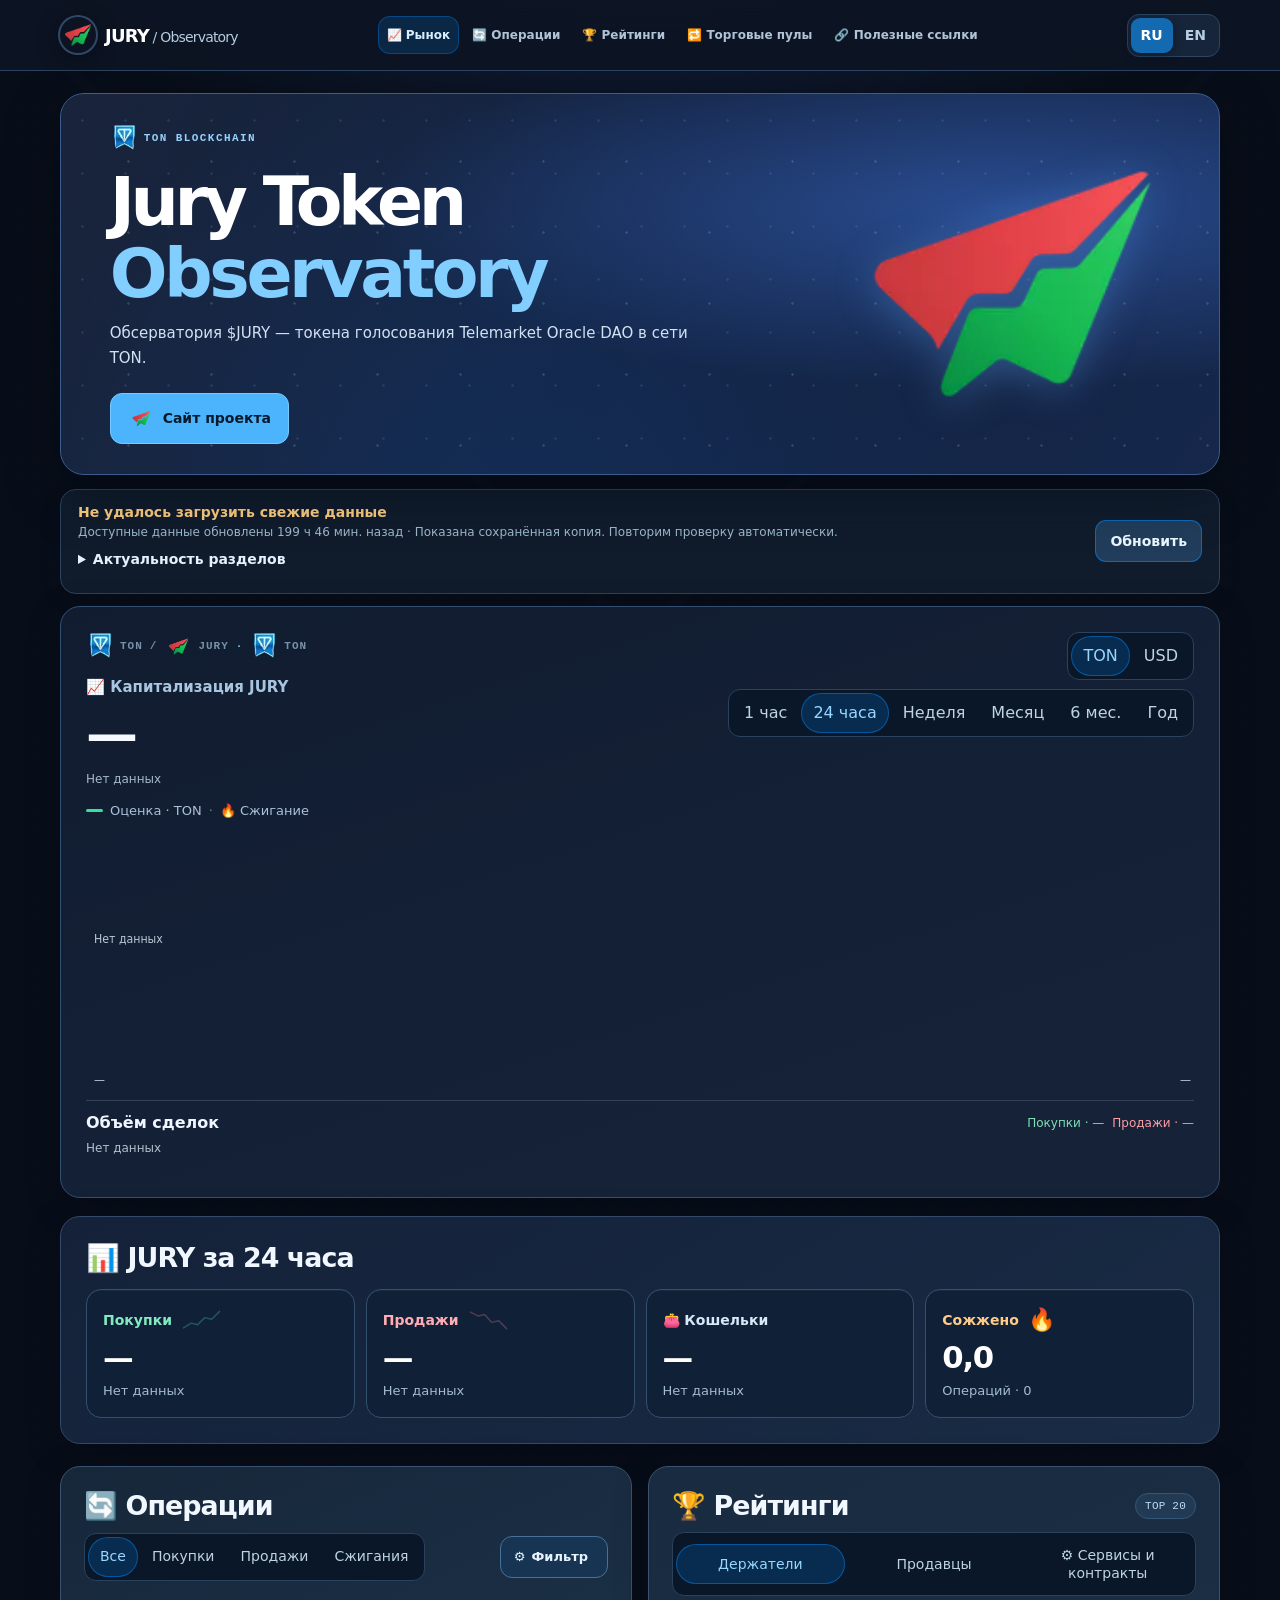
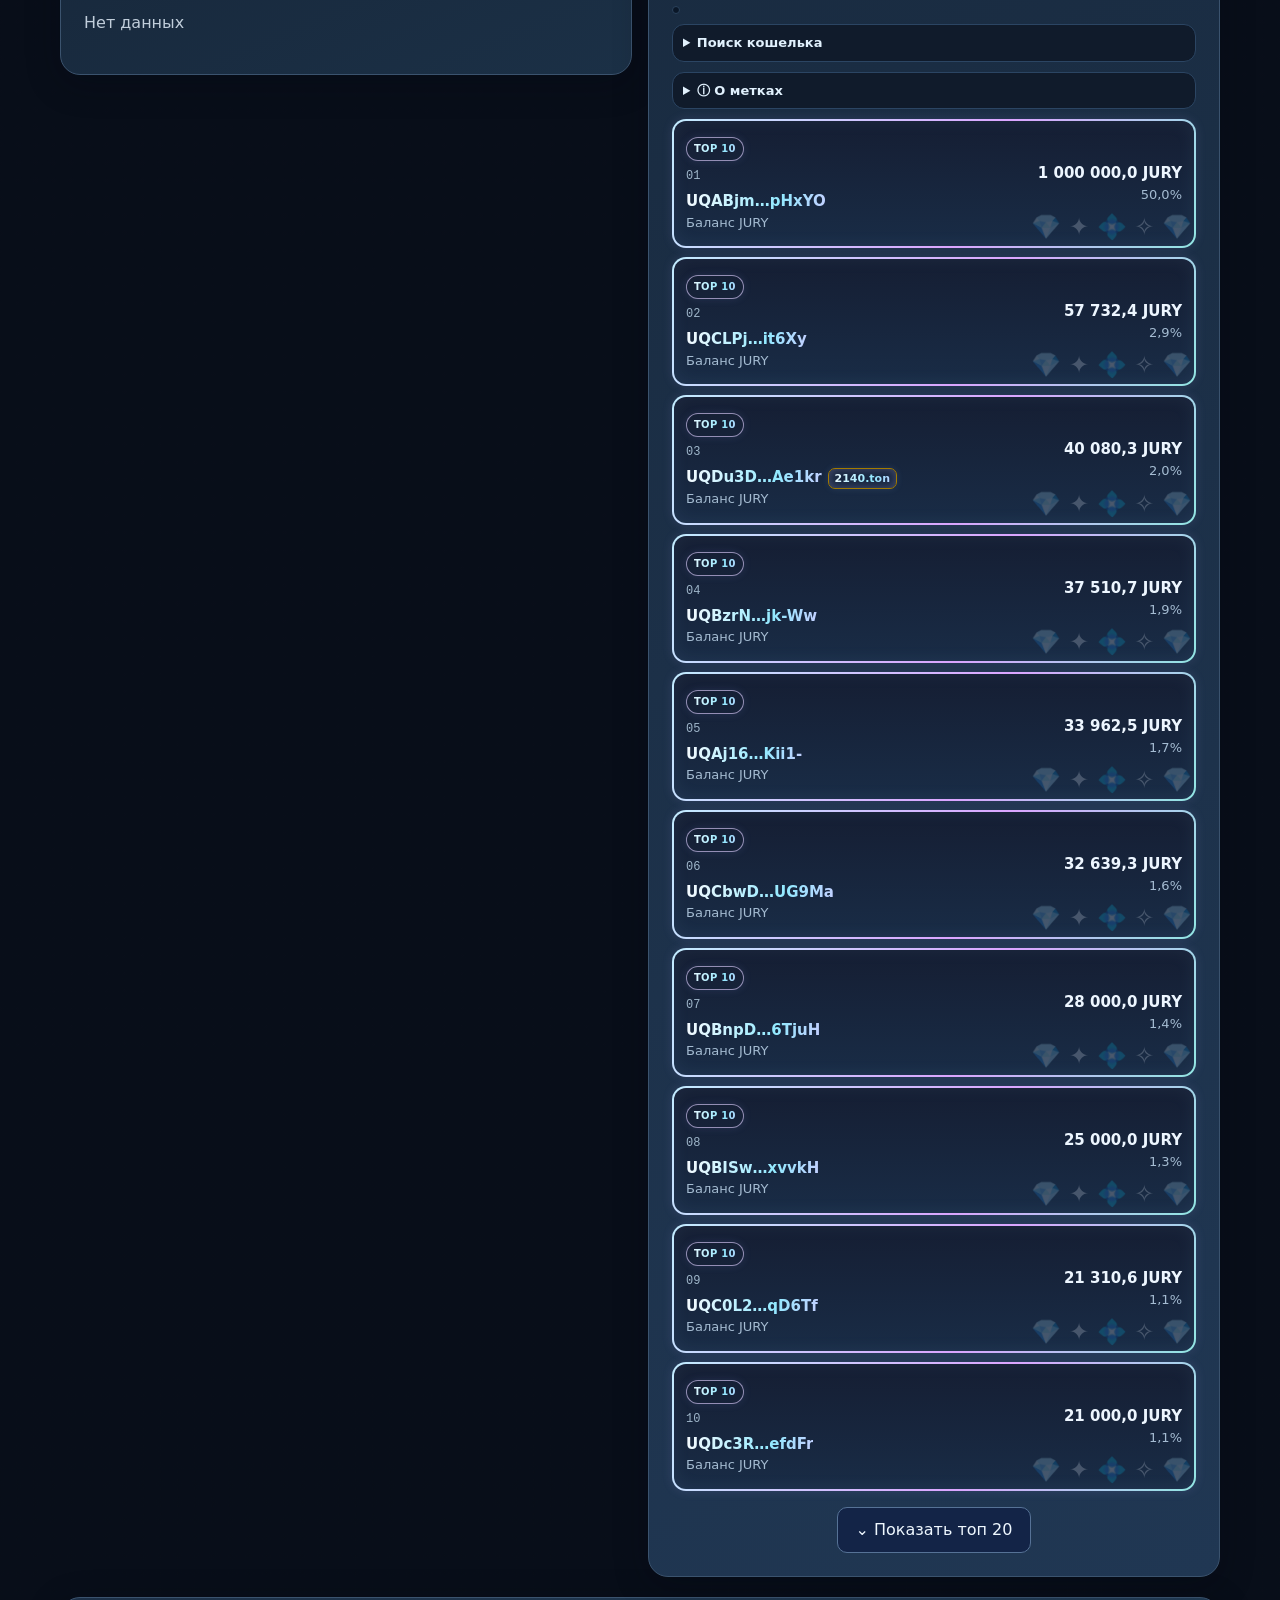
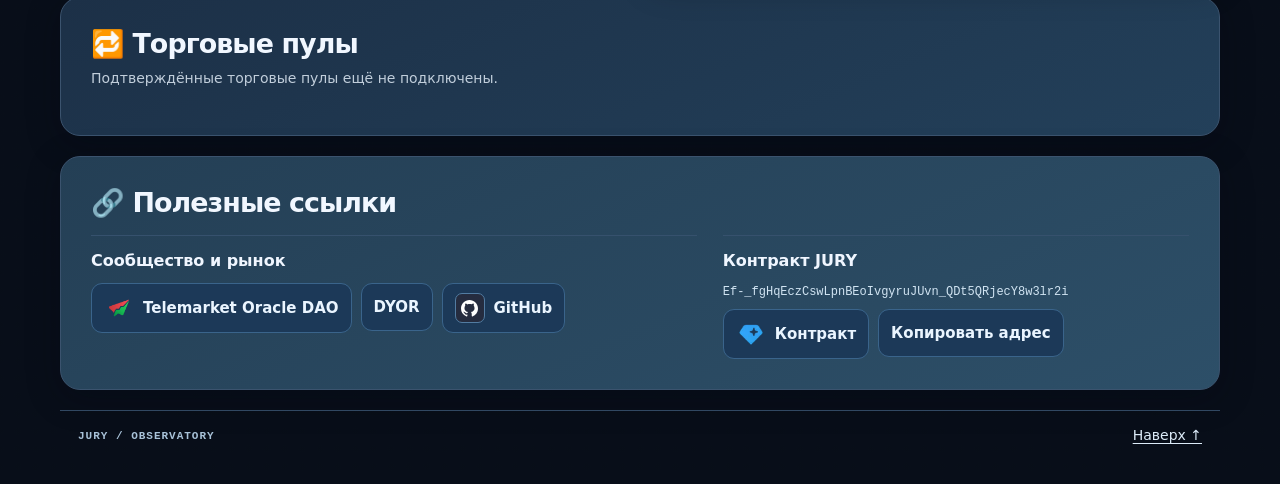
==== commit e45bf84b: "Restore standard JURY observatory layout and compact unavailable sections" ====
--- a/index.html
+++ b/index.html
@@ -1125,15 +1125,15 @@
 
 :root{--project-flag:url("[data-uri]")}
 
-.coverageNotice{max-width:1180px;margin:18px auto;padding:16px 20px;border:1px solid #567296;border-radius:16px;background:#132447;color:#eff8ff;font-size:1rem;overflow-wrap:anywhere}.coverageNotice p{margin:0 0 10px}.coverageNotice a{color:#9ad6ff}html[lang="ru"] .coverageNotice [lang="en"],html[lang="en"] .coverageNotice [lang="ru"]{display:none!important}@media(max-width:600px){.coverageNotice{margin:12px; padding:14px}}
+.dexTag:empty,.poolGrid:empty,.poolSources:empty{display:none!important}
 </style>
 </head><body id="top">
 <header><div class="wrap nav">
 <a class="brand" href="#top"><span class="brandMark" aria-hidden="true"></span><strong>JURY<span> / Observatory</span></strong></a>
-<nav id="nav" aria-label="Observatory"><a href="#market" data-t="navMarket"></a><a href="#activity" data-t="activity"></a><a href="#wallets" data-t="wallets"></a><a href="#pools" data-t="navLiquidity"></a><a href="#supply" data-t="navSupply"></a><a href="#links" data-t="links"></a></nav>
+<nav id="nav" aria-label="Observatory"><a href="#market" data-t="navMarket"></a><a href="#activity" data-t="activity"></a><a href="#wallets" data-t="wallets"></a><a href="#pools" data-t="navLiquidity"></a><a href="#supply" data-t="navSupply" hidden></a><a href="#links" data-t="links"></a></nav>
 <div class="langs" aria-label="Language"><button id="ru" lang="ru">RU</button><button id="en" lang="en">EN</button></div>
 </div></header>
-<aside class="coverageNotice"><p lang="ru">Контракт JURY подтверждён по TonAPI. Торговые пулы пока не подтверждены: лента сделок, продавцы и оценка капитализации недоступны. Это не означает отсутствия торгов. Подтверждённая ссылка на канал проекта не найдена.</p><p lang="en">TonAPI confirms the JURY contract. Trading pools have not been verified: trades, sellers and valuation are unavailable. This does not imply there is no trading. A verified project channel link has not been found.</p><a href="https://telemarket.org/oracle/dao" target="_blank" rel="noopener noreferrer"><span lang="ru">Telemarket Oracle DAO</span><span lang="en">Telemarket Oracle DAO</span></a></aside><main class="wrap"><section class="hero"><div class="herotext"><div class="eyebrow heroChain"><span class="brandInline" data-brand="ton">TON BLOCKCHAIN</span></div><h1>Jury Token <em>Observatory</em></h1><p data-t="intro"></p><div class="introLinks"><a href="#market" data-t="toMarket"></a></div></div><div class="heroArt" role="img" aria-label="Jury Token"></div></section>
+<main class="wrap"><section class="hero"><div class="herotext"><div class="eyebrow heroChain"><span class="brandInline" data-brand="ton">TON BLOCKCHAIN</span></div><h1>Jury Token <em>Observatory</em></h1><p data-t="intro"></p><div class="introLinks"><a href="https://telemarket.org/oracle/dao" target="_blank" rel="noopener noreferrer" data-t="projectDirectory"></a></div></div><div class="heroArt" role="img" aria-label="Jury Token"></div></section>
 <section class="syncBar" aria-label="Data updates"><div><p id="syncStatus" role="status" aria-live="polite"></p><small id="syncDetail"></small><details id="sectionStatus"><summary id="sectionStatusTitle"></summary><div id="sectionStatusRows"></div></details></div><button id="refreshData" type="button"></button></section>
 <section class="panel graph" id="market"><div class="graphTop"><div><div class="eyebrow marketChain"><span class="brandInline" data-brand="ton">TON</span><span>/</span><span class="brandInline" data-brand="project">JURY</span> · <span class="brandInline" data-brand="ton">TON</span></div><h2 data-t="price"></h2><div class="capHeadline"><div id="lastPrice" class="price">—</div><span id="capChange" class="capChange"></span></div><p id="capPeriod" class="note"></p></div><div class="graphControls"><div id="currency" class="tabs" role="group"></div><div id="periods" class="tabs" role="group"></div></div></div>
 <div class="chartCaption"><span class="lineKey"></span><span id="chartUnit"></span><span class="sep">·</span><span data-t="burnKey"></span></div>
@@ -1142,9 +1142,9 @@
 
 <div class="columns"><section id="activity" class="panel"><div class="sectionHeading"><h2 data-t="activity"></h2><span class="tag dexTag"></span></div><div class="feedFilterBar"><div id="filters" class="tabs"></div><button type="button" id="badgeFilterToggle" aria-controls="badgeFilterPanel" aria-expanded="false"><span aria-hidden="true">⚙️</span> <span data-t="filterButton"></span> <span id="badgeFilterCount" aria-live="polite"></span></button></div><div id="badgeFilterPanel" class="filterPanel" hidden><label class="onlyBadges"><input type="checkbox" id="feedDomains"><span data-t="withBadges"></span></label><div class="tradeSize"><label><input type="checkbox" id="largeTrades"><span data-t="largeTrades"></span></label><label><span data-t="minimumSize"></span><input type="number" min="0" step="any" value="20" inputmode="decimal" id="minTradeSize" disabled></label></div><div class="filterBadgesHeading"><strong data-t="filterByBadges"></strong><button type="button" id="clearBadgeFilters" data-t="filterReset"></button></div><input type="search" id="badgeFilterSearch" class="badgeFilterSearch" autocomplete="off" spellcheck="false" aria-label="Search badges"><div id="badgeFilterList" class="badgeFilterList"></div><p class="filterHint" data-t="filterHint"></p></div><div id="feed"></div><button class="more" id="more"></button></section>
 <section id="wallets" class="panel"><div class="sectionHeading"><h2 data-t="wallets"></h2><span class="tag">TOP 20</span></div><div class="tabs" id="views"></div><div id="sellerPeriods" class="smallTabs"></div><details class="walletSearch"><summary data-t="walletSearch"></summary><form class="walletSearchForm" id="walletSearchForm"><input id="walletQuery" aria-label="TON" type="search" maxlength="253" spellcheck="false" autocapitalize="off" autocomplete="off" required><button id="walletFind" type="submit"></button></form><div class="walletResult" id="walletResult" role="status" hidden></div></details><details class="badgeLegend"><summary><span aria-hidden="true">ⓘ </span><span data-t="badgeLegend"></span></summary><dl><dt>OG</dt><dd data-t="badgeOg"></dd><dt>+888</dt><dd data-t="badgeFragment"></dd><dt>0000.ton</dt><dd data-t="badgeDigits"></dd><dt>🔥</dt><dd data-t="badgeBurn"></dd></dl></details><div id="rank"></div><button id="holdersMore" type="button" class="more" aria-controls="rank" aria-expanded="false" hidden></button></section></div>
-<section id="supply" class="panel resources supplyPanel"><h2 data-t="supplyTitle"></h2><p class="note" lang="ru">Источники заморозки и стейкинга не подключены.</p><p class="note" lang="en">No verified lock or staking sources configured.</p><div class="supplyGrid"><div><span data-t="supplyFrozen"></span><strong id="frozenTotal">—</strong><small id="frozenUsd">—</small></div><div><span data-t="supplyStaked"></span><strong id="stakingTotal">—</strong><small id="stakingUsd">—</small></div></div></section>
-<section id="pools" class="panel resources" aria-labelledby="pools-title"><h2 id="pools-title"><span lang="ru">🔁 Торговые пулы</span><span lang="en">🔁 Trading pools</span></h2><p class="poolIntro"><span lang="ru">Проверенные пулы пока не подключены.</span><span lang="en">Verified pools have not been configured.</span></p><div class="poolGrid knownPools"></div><div class="poolGrid" id="discoveredPools" hidden></div><p class="poolSources" id="poolChecked"></p></section>
-<section id="links" class="panel resources"><h2 data-t="links"></h2><div class="resourcesGrid"><article><h3 data-t="projectResources"></h3><div class="resourceList"><a href="https://telemarket.org" target="_blank" rel="noopener noreferrer">Jury Token</a><a href="https://github.com/Freebielife/JURY">GitHub</a></div></article><article><h3 data-t="contractLabel"></h3><p class="contract" id="contractAddress"></p><div class="resourceList"><a id="contract" data-t="exploreContract"></a><button id="copy"></button></div></article></div></section>
+<section id="supply" class="panel resources supplyPanel" hidden><h2 data-t="supplyTitle"></h2><div class="supplyGrid"><div><span data-t="supplyFrozen"></span><strong id="frozenTotal">—</strong><small id="frozenUsd">—</small></div><div><span data-t="supplyStaked"></span><strong id="stakingTotal">—</strong><small id="stakingUsd">—</small></div></div></section>
+<section id="pools" class="panel resources" aria-labelledby="pools-title"><h2 id="pools-title"><span lang="ru">🔁 Торговые пулы</span><span lang="en">🔁 Trading pools</span></h2><p class="poolIntro" data-t="poolUnavailable"></p><div class="poolGrid knownPools"></div><div class="poolGrid" id="discoveredPools" hidden></div><p class="poolSources" id="poolChecked"></p></section>
+<section id="links" class="panel resources"><h2 data-t="links"></h2><div class="resourcesGrid"><article><h3 data-t="projectResources"></h3><div class="resourceList"><a href="https://telemarket.org/oracle/dao" target="_blank" rel="noopener noreferrer">Telemarket Oracle DAO</a><a href="https://dyor.io/token/Ef-_fgHqEczCswLpnBEoIvgyruJUvn_QDt5QRjecY8w3lr2i" target="_blank" rel="noopener noreferrer">DYOR</a><a href="https://github.com/Freebielife/JURY">GitHub</a></div></article><article><h3 data-t="contractLabel"></h3><p class="contract" id="contractAddress"></p><div class="resourceList"><a id="contract" data-t="exploreContract"></a><button id="copy"></button></div></article></div></section>
 <footer><span>JURY / OBSERVATORY</span><a href="#top" data-t="up"></a></footer></main>
 
 <script id="snapshot" type="application/json">{"schema":1,"token":"Ef-_fgHqEczCswLpnBEoIvgyruJUvn_QDt5QRjecY8w3lr2i","updated":1795813378,"errors":["pools","tradeHistory","trades"],"refreshStatus":{"holders":{"attemptedAt":1795813264,"ok":true,"lastSuccess":1795813264},"burns":{"attemptedAt":1795813264,"ok":true,"lastSuccess":1795813264},"zeroBurns":{"attemptedAt":1795813264,"ok":true,"lastSuccess":1795813264},"trades":{"attemptedAt":1795813264,"ok":false,"error":"ValueError","lastSuccess":null},"rates":{"attemptedAt":1795813264,"ok":true,"lastSuccess":1795813264},"pools":{"attemptedAt":1795813264,"ok":false,"error":"HTTPError","lastSuccess":null},"identity":{"attemptedAt":1795813264,"ok":true,"lastSuccess":1795813264},"badges":{"attemptedAt":1795813264,"ok":true,"lastSuccess":1795813264},"domains":{"attemptedAt":1795813264,"ok":true,"lastSuccess":1795813264},"fragmentNumbers":{"attemptedAt":1795813264,"ok":true,"lastSuccess":1795813264}},"holders":{"totalSupply":"2000000","holderCount":582,"holders":[{"wallet":"0:018e61f3284de362fd4064bb0dcbec936ceacb012709283e25dd4336ca34291f","name":null,"tokenAmount":"1000000","share":50.0},{"wallet":"0:8b3e316641e5aeda95a10527a6aababc4b028e6ebc9f146126f425c736f322b7","name":null,"tokenAmount":"57732.430284037","share":2.88662151420185},{"wallet":"0:eedc3d405aad9caa22881598e9188cad4d90a87005a681690b879a5c0e78007b","name":null,"tokenAmount":"40080.340997268","share":2.0040170498634},{"wallet":"0:73acde3e9bba339e21483924d12a5027a75b281979a27a9d302b27e9bb156393","name":null,"tokenAmount":"37510.682490315","share":1.87553412451575},{"wallet":"0:23d7aecad16882e9da584b235a5b203a13c47644eb9f9a02f37cde4e23f38a8a","name":null,"tokenAmount":"33962.52294676","share":1.698126147338},{"wallet":"0:9bc03c92fd6c4b740b3a27ba775659e3ea87f5978831e3d64865d06d135c941b","name":null,"tokenAmount":"32639.280639585","share":1.63196403197925},{"wallet":"0:67a4361ae6946a8d202e80cb9a2aeefdf11aca80b0aaf5306ddaf89520977a4e","name":null,"tokenAmount":"28000","share":1.4},{"wallet":"0:484b0ac9b4d429697b76a9adad8ee8886bb3b91e1d9728c608e65c51332431be","name":null,"tokenAmount":"25000","share":1.25},{"wallet":"0:b42f6118c541b4a531d85b535696625e2441ce11000e6acf3de3ea51c9a4aa0f","name":null,"tokenAmount":"21310.601247333","share":1.06553006236665},{"wallet":"0:dcdd14d829a85348a076259e71c24c56fcadec9f28e2b5e53154521e5cc7de7d","name":null,"tokenAmount":"21000","share":1.05},{"wallet":"0:9cfe2814a0af0bbad3cdbe9e15edf50dbafd3152fc6947accccbfc23322c64ec","name":null,"tokenAmount":"20035.727968665","share":1.00178639843325},{"wallet":"0:06bf866332532944a7259a85c9ef5a8a091671c6a91cce040ca4f517a3394e07","name":null,"tokenAmount":"20000","share":1.0},{"wallet":"0:e16aec22af8ae53d3756e9116dea2a0530b099d85793c97d639fcd868f7472d4","name":null,"tokenAmount":"18999.312130732","share":0.9499656065366},{"wallet":"0:3b614f0e5525435200ac13b2b14e388b0ff6af64edda98a8bcb1b2c2270f697b","name":null,"tokenAmount":"17483.142910907","share":0.87415714554535},{"wallet":"0:18262129c0fa68cd9d8a77f080ed0cae25b2fa7b65347897ba4a406dbd692404","name":null,"tokenAmount":"17039.316935934","share":0.8519658467967},{"wallet":"0:27bdfc819c85c6277d904e8946127660710d667af17f2e043c0c3a6527164552","name":null,"tokenAmount":"16700.196416809","share":0.83500982084045},{"wallet":"0:31dcb65fbfce43d2bbd9dc495e4dfa430e7f5f373899d058e97856a57d8b78a8","name":null,"tokenAmount":"16376.78289574","share":0.818839144787},{"wallet":"0:53b952b7b4d7c30108e0a844c4f52009f59d1d5405aca91e67e9c62e808d4cbe","name":null,"tokenAmount":"15897.20395779","share":0.7948601978895},{"wallet":"0:6f8f10995596695dc5d7c736bb2b3b208d37aa971319aae0e95408937d1bb2dd","name":null,"tokenAmount":"13100.072043639","share":0.65500360218195},{"wallet":"0:62f51cf608c9f0e573480845f3faa2d304f479d945e43dba1de591f29f8e4ae2","name":null,"tokenAmount":"12747.250960023","share":0.63736254800115},{"wallet":"0:44a060b34b4472a4ab36afb4f2ff35690133359a25d0ad6f6a6c053ab902ada8","name":null,"tokenAmount":"12501.720586674","share":0.6250860293337},{"wallet":"0:3e07fef89b39c6ec601f6a43af39ee6eed77d9c8c264a540ab2cad64ed5fd18e","name":null,"tokenAmount":"11585.643021417","share":0.57928215107085},{"wallet":"0:452c80b589dbd2a6e9ec0b6b8b6329f4dde9aa50c062b86398616bfcba9198b9","name":null,"tokenAmount":"10438.927505933","share":0.52194637529665},{"wallet":"0:8543ae5922d9814614f966703b722223a54610cf01d0e7491842d2b66d015d05","name":null,"tokenAmount":"10000.514679915","share":0.50002573399575},{"wallet":"0:838fa24ea9f90c5634077eb86b842f3c570b72d0e48811f1ab400dca5246f734","name":null,"tokenAmount":"9842.626865233","share":0.49213134326165},{"wallet":"0:0c1084ca3eebeb95bd2d94c0e460324a7b0ef6e5e07520d35ba72d38faeca767","name":null,"tokenAmount":"8614.855666131","share":0.43074278330655},{"wallet":"0:246c8037db39daf78617d4e8a2dfbd7317e08738f1c1f032c825ad5005c74d34","name":null,"tokenAmount":"8006.070236704","share":0.4003035118352},{"wallet":"0:bb8cbf44dc77d98c0bf69e89b0b11bc6f4a6008ad90df95407757eda5e0c4c0e","name":null,"tokenAmount":"8000","share":0.4},{"wallet":"0:2f80f0bb77e622ffe473c9b617b7e2cde07d4bcc4dded2cbeeb6e850d52025e5","name":null,"tokenAmount":"7829.169173049","share":0.39145845865245},{"wallet":"0:5867bae69f299582a28f7943689e032b5627bbaa84ab3b0ec1e6d323de8cab29","name":null,"tokenAmount":"7337","share":0.36685},{"wallet":"0:3691cdf261f69fafb6065cc9ea8289f677ad768cff21a47e6b1932dfe58e0129","name":null,"tokenAmount":"7290.754255717","share":0.36453771278585},{"wallet":"0:1c71741d69a9ab3b0fca520b62bc9c64e9ec1edfe021a0330278cd150edea92e","name":null,"tokenAmount":"7276.813028361","share":0.36384065141805},{"wallet":"0:879c96949c4761943aa6aef3790c2a5635675cea69bfa59aef4f164979b40e88","name":null,"tokenAmount":"7000","share":0.35},{"wallet":"0:aacb4b0f400ab8806686e5234a65e6ef705f7b386bd67b85311ae711daf2d27f","name":null,"tokenAmount":"6917.078503728","share":0.3458539251864},{"wallet":"0:86941c1d5ab945834d2db5ab8eb8af1db1f02b71fa2054b7bb6739c1a16ce3be","name":null,"tokenAmount":"6752.45958816","share":0.337622979408},{"wallet":"0:d358d81f6c25ae15960162fa4706667d9422658466baf7da994f2d9761899b1d","name":null,"tokenAmount":"6676.504462071","share":0.33382522310355},{"wallet":"0:89f356bd10b3c8609187c5abcd7bb1d5840c7f8a88e73debff8e64ffd8f12010","name":null,"tokenAmount":"6570.792379556","share":0.3285396189778},{"wallet":"0:1e8472cfc9a77fa94ab895c4065b080f60fbe8dccf1b0cddb090ae2e4f8e94b6","name":null,"tokenAmount":"6458.325992304","share":0.3229162996152},{"wallet":"0:d460e675cbf5b8c693d7e1def59d4f6fcb27bb4a93bc4256e67bfd0394c8dc0c","name":null,"tokenAmount":"6158.369597043","share":0.30791847985215},{"wallet":"0:707f26ad42d0b707ebb1261d3221e294086cdd2c289244ac8b804c5f4da0be33","name":null,"tokenAmount":"6132.931443222","share":0.3066465721611},{"wallet":"0:f790370bf230c5bd3060bc7457f0830c0ef2772e36748dd718c5dd7d839c3b95","name":null,"tokenAmount":"5862.213633446","share":0.2931106816723},{"wallet":"0:7870412fcc79fb7bc75c5f21e5ab5dbb444bcc918b90c54fc1815665bc50dfda","name":null,"tokenAmount":"5751.775151624","share":0.2875887575812},{"wallet":"0:a51f3440a5db5090859b9b528fbb58b39d20895cbf3c2a9acfda08ffc4b0fdd6","name":null,"tokenAmount":"5212.103494784","share":0.2606051747392},{"wallet":"0:18f4ed1719589d00955d7eb40d42df53d8f8e79636d706bce35d22ef4fcabdc2","name":null,"tokenAmount":"5136.579926143","share":0.25682899630715},{"wallet":"0:f38ba7cd58f915ea9899255a45412fa612f30b9524b5c4733cc876da11f15f0b","name":null,"tokenAmount":"5128.26760214","share":0.256413380107},{"wallet":"0:7517134e9c890eec4e21f8c5740e24c619f2d1be13db71ece686a0772dbb5b89","name":null,"tokenAmount":"5083.251462725","share":0.25416257313625},{"wallet":"0:4a9144c4ebbe47cd88d1ae6f836b196793717ef2f0d4b7bf65161a891b78df68","name":null,"tokenAmount":"5055.4985001","share":0.252774925005},{"wallet":"0:29052f45ea55cbadd08f68766c5439064abd3392e1560cd0c0414b094a76acb5","name":null,"tokenAmount":"5000.026422392","share":0.2500013211196},{"wallet":"0:282ef3a1bce5e3dea8682b90eb7f0ea3ce407d4c09ec9221263c8c6d60e57942","name":null,"tokenAmount":"5000","share":0.25},{"wallet":"0:afc0ed307eacf2c7ed04c3e5ed3bae33dc0e78dba684b5da46af2502576f9219","name":null,"tokenAmount":"5000","share":0.25},{"wallet":"0:110f4cb8e96732785f622db9007670784e1b57079619170aed829e413e4bddf5","name":null,"tokenAmount":"5000","share":0.25},{"wallet":"0:472951c11e96758a3a83c65e77c63e76f9a87f27a22af674538abdfa44504151","name":null,"tokenAmount":"4943.235531191","share":0.24716177655955},{"wallet":"0:528d92e6a2355c47b73cacc9af58d9218eee20583f8a96dd109ec51421931c69","name":null,"tokenAmount":"4762.873810068","share":0.2381436905034},{"wallet":"0:d2136047262e10a30bb88e0bea437ff8f8a16b476c7a0ea3f31643067330a0a0","name":null,"tokenAmount":"4734.644839151","share":0.23673224195755},{"wallet":"0:b7247ff2f259e6599690d36d48a23e92eda285d54af2937a479f623d1048f8f9","name":null,"tokenAmount":"4634.346521963","share":0.23171732609815},{"wallet":"0:4e7658d7bf85ffa8f50016f9e5ea567e5a64706074f5539c564d73b44f5fce7b","name":null,"tokenAmount":"4615.508638628","share":0.2307754319314},{"wallet":"0:11caad59a64fe028f90f1f00b3c63900c87eeb4d2b0dc6112d7be5b72b7c5e4f","name":null,"tokenAmount":"4300.422587303","share":0.21502112936515},{"wallet":"0:cf53c668dc46d68585669f8fba4a4a9e53ad72300d06c68d1ab648610f9e49ba","name":null,"tokenAmount":"4130.852260132","share":0.2065426130066},{"wallet":"0:fd15d91da843cfc632afff6cdd55df14275998e3caa1daf0649716312f22fb66","name":null,"tokenAmount":"4124.608896077","share":0.20623044480385},{"wallet":"0:d387a540b1f6ac17557ac16e3b81b4dc5dac34bf4522c73984cb05d2cbd40e30","name":null,"tokenAmount":"4000","share":0.2},{"wallet":"0:e51d584dc2fe36ec7d45471b9d4e84d675c7904d7258c7914707eb08e7c35770","name":null,"tokenAmount":"3833.074282784","share":0.1916537141392},{"wallet":"0:4dac510afd9e47b47903bd611c2729d1ed73a3ca53032b660df7a6139130ff72","name":null,"tokenAmount":"3750.425388934","share":0.1875212694467},{"wallet":"0:3108724b570e673052c697e0ec6ace73fa6175c8a8fbba3a72ac9fd131a9dabb","name":null,"tokenAmount":"3724.598454817","share":0.18622992274085},{"wallet":"0:8eb5eb7951277224bda7f058b81b804f0b85cf82ad7ebbbbc192a8d211f811e2","name":null,"tokenAmount":"3571.954665931","share":0.17859773329655},{"wallet":"0:82b30e9378299a1f06e67bd7aedfbb337eec6b3b8aea6f648482f28e8562f53d","name":null,"tokenAmount":"3571.751814384","share":0.1785875907192},{"wallet":"0:74f3ab23bfc7f08b30ea90c30b0fb7cd88cfcfd1be84dc187ebfc95762343d30","name":null,"tokenAmount":"3525.49148482","share":0.176274574241},{"wallet":"0:24884245cfea708372a3e72306e55ebc50f7c239f7e71a0d864cc924304a71f8","name":null,"tokenAmount":"3517.45659922","share":0.175872829961},{"wallet":"0:8b1cb9b7fa8051c5ced91202e45d40ce0f7986962e8ccd308fe331586580aab8","name":null,"tokenAmount":"3500.641679388","share":0.1750320839694},{"wallet":"0:f2a811f7878bf728e7e48a7a995c74d58672957707959fd7ff451dd57977f95f","name":null,"tokenAmount":"3466.217397725","share":0.17331086988625},{"wallet":"0:b7601803f86f3ca3af87e1b57e233415090852b816ef91b36f00caa9ff59f3ac","name":null,"tokenAmount":"3462.553576864","share":0.1731276788432},{"wallet":"0:20fce773bde63677d4540e9b22e1ffe7f2d8f2017675277500e8b6d4c43376eb","name":null,"tokenAmount":"3354.236680472","share":0.1677118340236},{"wallet":"0:bd514b15478496e75f31d4e82903803d9d4f118eeecc4603c13ef2fa304f0b86","name":null,"tokenAmount":"3282.546121477","share":0.16412730607385},{"wallet":"0:4ec1683646fde3a77d77a03f219c79ae28a7b563146a0b4411a2aaf69099a9c3","name":null,"tokenAmount":"3217.942181773","share":0.16089710908865},{"wallet":"0:f601e52102b52130842f10365787b4c2f9491a2177cb171f24e60c7d25498ab9","name":null,"tokenAmount":"3200.442333993","share":0.16002211669965},{"wallet":"0:d9ed0a55fe17232bdd3a523ffd36ef734663c60415e906a081d10078939b6d3c","name":null,"tokenAmount":"3199.661041151","share":0.15998305205755},{"wallet":"0:63376311aef8ba9155c74ebbe2ed04a86a0749681e8da5bc6ee04f97a875d181","name":null,"tokenAmount":"3019.888389794","share":0.1509944194897},{"wallet":"0:0c1b64a651f4d59f0d506981a0052f55eb8397f6f8aca98eeb8a52e6597aea5b","name":null,"tokenAmount":"3000","share":0.15},{"wallet":"0:818ab07ee7ceaa922a119b2a8f827f72dff195697325fe603d301c6dd812bffc","name":null,"tokenAmount":"3000","share":0.15},{"wallet":"0:3a6dc7cbeaed509751ddd8dd550be9205157bddce2160b0ea0591a95795d7a2a","name":null,"tokenAmount":"2969.761753659","share":0.14848808768295},{"wallet":"0:edb4b26acfa25c9df64f7d2e0383bd76bd14800a85dfb552b3db0c5225534262","name":null,"tokenAmount":"2933.272323138","share":0.1466636161569},{"wallet":"0:45a613ee6921b56c41d9c53bbe85705e833c94231862cba211ea8b536688ec30","name":null,"tokenAmount":"2832.387941307","share":0.14161939706535},{"wallet":"0:15c8fe42b8389715a9914a4cacde008ecf8e2e2c1a635cdb22a7647a0b52bfe6","name":null,"tokenAmount":"2694.778153869","share":0.13473890769345},{"wallet":"0:4ac8db1aaaa204db5b6375c930c2fcff690528b71f9a3d2632342bab55f0f422","name":null,"tokenAmount":"2690.933465622","share":0.1345466732811},{"wallet":"0:dd4070cec926df472bd9e1dec251c2542b59cda48cbb64d877a82dfe77ea8720","name":null,"tokenAmount":"2655.46611542","share":0.132773305771},{"wallet":"0:c8fbb71fcff023fc7d35b7a38cea42ec144fd7aaf997666a60027231f09d3b25","name":null,"tokenAmount":"2582.188492104","share":0.1291094246052},{"wallet":"0:8f0383b4cf4cea49050c1ff134bd5bced29c003e813d6b17385266d4a70c766e","name":null,"tokenAmount":"2525.701174078","share":0.1262850587039},{"wallet":"0:2c53e7b28a9d0a3d0297741b978d5183310361a3c624e9da4c9528f6a38d4452","name":null,"tokenAmount":"2331.600395499","share":0.11658001977495},{"wallet":"0:d8bee07ed2c6baebbef2c6cf65f7dfe7067d891fd02761626aeba9745475c78b","name":null,"tokenAmount":"2300.560248919","share":0.11502801244595},{"wallet":"0:0a864cec1deb14d5dace34c6a73559f59d30d74b9a58b2951a74d3bd96e781eb","name":null,"tokenAmount":"2202.966436616","share":0.1101483218308},{"wallet":"0:112fc87eaa9f63e4cc96e332a52edd28a958ca3f95ed127ce509d401a0d91f8a","name":null,"tokenAmount":"2200.4572674","share":0.11002286337},{"wallet":"0:f491c5d507ee6e02566207732be2c10f28cdd7884c1882a96e205f0fd1c2b470","name":null,"tokenAmount":"2146.202026224","share":0.1073101013112},{"wallet":"0:022695cb96f57d2289f18da946c9125d61028884ac4dd288a0a74b606574cb85","name":null,"tokenAmount":"2134.715637494","share":0.1067357818747},{"wallet":"0:0d087a5e0232dc5efaf81a6663c5174b66adca38670a2fcd35c9d2e16b56dc68","name":null,"tokenAmount":"2119.82835854","share":0.105991417927},{"wallet":"0:0eb482e6ab9e6c5f2055cd97086d3f24fe5951317e1c078fc2a87a0e5c62393e","name":null,"tokenAmount":"2114.31427088","share":0.105715713544},{"wallet":"0:6fcff00cb34079267d3977839f68a84cfc5716c04fcff03b3289c5a3811736fd","name":null,"tokenAmount":"2025.853734104","share":0.1012926867052},{"wallet":"0:19422f6dd23f1e89b8b4192703467a0943da27ccc2ac74ae9745c7c19edc0c5a","name":null,"tokenAmount":"1953.6019743","share":0.097680098715},{"wallet":"0:f4e18f29aad3a3641b1b43cefa4fa034f289f297a83a467d6b2c77a28c6369f3","name":null,"tokenAmount":"1913.00056051","share":0.0956500280255},{"wallet":"0:2009400656991ac21b7160b31891f970844ba592be4d0b34d09e98f26fe22844","name":null,"tokenAmount":"1829.013608143","share":0.09145068040715},{"wallet":"0:81e3f81f2074945c7085744075fa2c58be93824c3f31f6d12d7541fb863c5d86","name":null,"tokenAmount":"1826.362852996","share":0.0913181426498},{"wallet":"0:cfa55fcda601f2ac2e17be062d892a2d88ccc768062c6c4ed35fee5a79621af5","name":null,"tokenAmount":"1826.028928657","share":0.09130144643285}],"asOf":1795813264},"engineVersion":"1.3.0","methodology":{"valuation":"last observed swap in primary_pool times CURRENT total supply; not circulating market cap","primary_pool":null,"sellers":"sum of successful supported native TON swap sales; service roles excluded","holders":"balances excluding known services and identified contracts; unclassified accounts may remain until verified","burns":"accepted burn notifications and zero-address transfers shown as distinct evidence","usd":"historical TON/USD rate from CoinGecko","history":"incremental confirmed swaps; missing intervals remain partial"},"serviceRegistry":{"asOf":1795813264,"source":"https://github.com/tonkeeper/ton-assets/blob/main/accounts.json","sha256":"4286bd47e11399901a7d713c9e98a5dba17300d76fe272f4f5d46110a84f4e2e","entries":{"0:ad8afecfacc248996885d8be6824280f9f3a7e54c2f6080b7971b9f556c280c4":"Crypto Bot","0:dddcd3cdad60af4c0d69389f567ad51d0c263fa4968d655ab424c69aadaf9322":"Wallet Bot 1","0:436a76c2794a88e3fbfec6b9c0374fc8db046f10868b835420d9937973a665d4":"Wallet Bot 2","0:6e814e6450e8c578067bb656298fb4d01397dd15018d7f34dc369eaba4c2111c":"Wallet Bot 3","0:5f00decb7da51881764dc3959cec60609045f6ca1b89e646bde49d492705d77f":"OKX 1","0:f15db2c62cd86aff0860d39c491fc73a31395fafeb5945e644498562260c782e":"OKX 2","0:e7e86da08742ed933434ffeb8f08a63c7e100ee842e25f599a9cbf0891574a6c":"OKX 3","0:0338def34b84c6ee9134a04ab1601450be446340a37ae259de57cb37bdb590cd":"OKX 4","0:a30a49ec725e9f57244b66af4c2da7ab76004b4fce80d3a34b1cd0c37762abce":"OKX 5","0:24da1e7b8da901e5b3dd0f98c397feb6e5a5ea483195a8b6bd0682cf2c5327ae":"OKX 6","0:7f2e84c723d8b6b6b1aacf810c8c26ab23c22022b464b87104b2d3065b0ea70b":"OKX 7","0:854ec4521efd52ad43bcf1988e4c44ebdf9a26ad18fa51abfdb685fc3b348a5c":"OKX 8","0:f9bdc0de461c1a2e002fada9550bbb095c8f9f73668d70c517a9cc7e050f8e5a":"OKX 9","0:9b9b739de2527ae72d21083f5198d710c7288453b4733e57ecadb2e189ac829c":"OKX 10","0:b31535e934db05bbc220267467903c8108bdabcbc2a06588838b726ddf589ef0":"FTX","0:57eb74407604a19f7e04005315ef70aeb7b675e6551977586756f6baf12125ee":"MEXC 1","0:1c7bd690f4f93de8b93db5790129dab65926c6e1fc9b57380089db5529516630":"MEXC 2","0:d887d0e2d1c4fc4126e71c970d33ab1896940000eae703bb1ab6cecc830777e3":"MEXC 3","0:7994848c1fcbcbc57a6a5a987b66eb424b8b54e10759b6b514a66b600c2b0eef":"EXMO","0:8d195793baad9a08c46dc353aebe999341dabd07721b9725f19e18abc3d10d92":"EXMO Cold Storage 1","0:26ab8ae763a3a7c3067d882b7b01cd5d37254cb8768f57b6a47c00028effc7b8":"EXMO Cold Storage 2","0:0130c77346e9ed82df677d107ad6a775c11f9c18f6a05c0dd17906b355850dad":"EXMO Deposit","0:342a359e38357c083968129fddddf049ef5c47315bfbef27505a356bf9f02d65":"CoinEx","0:555f3053e257130374bb831ae0e219e5e5f9ec0ca8f8a0d133369d3d690c64c2":"Huobi Deposit","0:85af78e8d035e920117cda654615cdf371d464480b629e110d3c5310d85ab362":"Huobi","0:80d4123841167ca989ac912443cc99a4b9c1a87584536427ff6fd85c92395ae9":"Kucoin 1","0:b37e57033db21d10b950e6143b658c10c3bf425bd193025960aef7f22dbcf4fc":"Kucoin 2","0:07ce60b7e5f255a88c3707f3fbc79e2cf924ed6b4b7d09c6324f0ba2338a48fa":"Kucoin 3","0:a14b1f452385b2bb984ad2c4441e1d23cae071fdfc096dfba53ebba3b6ff1d10":"lbank.info","0:75726a716f747e60b0371cb0d5d35471e8e1e931003fecc3a0961a8bd82c09c7":"xRocket Bot Cold Storage (Old)","0:c1dc654b598ab84cda4f12372efed8907cedf0901865a58649087373e01b1c24":"xRocket Bot (Old)","0:45614fee399c43d77bb597558791831bc0ee31754cbb2b5b1fbf5a3488ed9940":"xRocket Bot Cold Storage","0:011a8f0a0b36b779af033473274966666d1cd6fb4e77df679375fbd6f970d012":"xRocket Bot","0:c3f1da8ecda8f8cd42bace224ea3f1b6971eaa7f54c492d4d190527b4f573f7c":"Bybit 1","0:4a1f3ebcc66bdcefa90245bdf541a50ada1c688a487534b1587abffd93038834":"Bybit 2","0:cd525c15904d7b4027eae08b318624260f371ce8c9f4fcca0cdb7b583854107c":"Bybit 3","0:ae62a192da96e266161a702cc9f6de91c0c3441f17ceba51bc442dfb2031a30a":"Bybit 4","0:e3ce05c4da977132c24a3b102da8b5fbf2ea9173337b49de346e4a4b057f7579":"Bybit 5","0:e33ef85d174eb457c072d1ee10215b69ab9b64192f7421302ab1c8e26b7ad4bd":"Bybit 6","0:7f97f36dda3f7dedc9e12f8c09c4f89e7fbc17527ab3f67de4c3b155297a56e4":"Bybit 7","0:7d133d4e425c8e00de015513a44e66e6d163b21e71720aec7579965e5de28c55":"Bybit 8","0:f2dc1860686cd658987e2bed8216532d8c004460dadea907cc7d4ad7236c496b":"Bybit 9","0:4a1c20bc9a6f9294f75f1c87a7f383a8b73a483a2e6dcb3630ddbe78b3ccad00":"Bybit 10","0:008bb088e81e38d583826901093567027cc1575ec744ac354fa4eeec302d166d":"bit.com","0:1882478daef1b7ed200cbbdc201bd4ed0b24c2e5f1a4c7c15aeb7e3b1a759193":"Coinone Deposit","0:a4d2072b1edc1355fc7fbee0095beec7889a2d3cfaa9edcf2ce9e128631abbd6":"Coinone Withdrawal","0:f3f4ed0913ab555d023745058f1a6c55a49d4876593cb9bdab1f780a99b185bc":"Paribu","0:f9873509de5a2f97f7b2805f5f7aafab447f43c91e751cc8efabc6d2ea09d78a":"BingX","0:b496b8f73b469ff06a2d89e62c4d70a103fc228c821537b49dff092060bc281f":"Gate.io","0:60ff0b28e2b3839bef250a81be9f2e78a6265b980ec5d24df4e44bbff2c3fb25":"TIDEX","0:23eef28b6da5a368d6c0b8028fd5ed47c26758676bc9db1b5653caaadc969f91":"CWallet","0:00ffafa9fb3d4f837824436d19953c792be6632af73a9b82c4dc69ca07195087":"Matrixport","0:b58c73481f25a280f9705ab3424be850614d823256263ecfa049fa9fb917720d":"QMall","0:00b402b789e5626e1c61b50c5dbe2024426e92f16c0c2fb735396df96046b5fa":"BIT","0:2c54797319837b4c6d014fc991c1a8d4294dfd4d6cec4937e370f1f27db0423f":"Bitforex","0:6a5a76a1538cf9596590ec3708470649c342624bf92e63a6a7a15254ededa904":"Bitfinex","0:59b065c5d66261a5317660e96eee476aa6a11b749bdcbe8c0d1f3dbf24200d1c":"OMPFinex","0:3cd5ad54b190a71caab984b0f210e3742c7f2147b7e9073377d7c6b470017362":"Bitrue","0:6c53cd87cc0d33486db42c1c7fc03dfaeb2f7b815afc368ab1aee567edda3f72":"Coinspot","0:9a582c23266b8ea47eb71118a3c040d42b230b2266fecffe2d3cd390c0922c35":"BigOne","0:dd528505af15c6e5206bdd8f6c9a3b541f80ca98ae8a5066ab3ff8de1ff5e678":"Farhad Exchange","0:2b6f3cda567c385f0645486f3c665a451f56b2969d1be57d86eb77c6077a81d1":"BitTime","0:cdf7f0d7c09036f064272e3c429ed570be49ef29eb3a735b64bbc17915073732":"Bitget","0:e9c0a24ffaa6aa4f228890e71ae9550bfc53a6c57e643bc31c240e18727ac1ce":"Bitget2","0:336502faf83ef5b532d315ba71450b661c90e83fce64d8bc1fd2bf642f3555d9":"Bitget3","0:b308c7f9b4f596f6250175885972549871b05c70ed3619fd5a939401eea972e4":"Bitget4","0:e2d1df206b372db1f3b890e60d185b67aa0c9f1b6b6ff60a05091c8c01b40ac4":"Bitget5","0:7a0dc94da9f48b968dfb87be38d4fab7286288db7a04d3081feee177376d9089":"Bitget6","0:8785ef5ebb0fd24c6911d10f43c00961e9748fa54297a1ac517e3c5fe76bb0be":"Bitget7","0:213b6804c2082135a4a803da8e3b30cfed51aee9af2ad2100334b7f4711d3bcc":"Bitget8","0:573dfe99490a041703e977e4724135c5b8bea0bea67839612247451ca9d5c4cb":"Bitget9","0:de2519a527de7e1d4c1028bdb74e022b28a6e370e4fec3fc27d8d971308f99bb":"Bitget10","0:06476e580e250d0abec5c365a711833483c581d57b908be37d56bdb0e338c312":"Bitget11","0:c9959a997e1d4e4383d8db37b86d2101ce78dcf1f1b3904d9888fe572ef0efd4":"Bitget12","0:c07e51e5b694937758f45f4003071c84f4c4a68bdb168a22c3d6c8b89cd6186f":"Bitget13","0:1797a5c4c50a2b312ce9927ff6f12efd3b0b58ff311445118c2d2e64312b5d79":"Bitget14","0:6083005b354ab1c4785aa8ce8293ee5c9c182e9248f27e9c9074f35c16342083":"Bitget15","0:f99b14600ae44d2f12b178e8c6eabd78892ae82c5e45b6898f9deb7eb203f9c4":"Binance","0:8e91b50381c36dd42accdb51f5cb5d96848568b4924f8079b1a5ae7e10f43eda":"Binance Hot Wallet","0:ca1d9edeef40b3a9dbd9082f3767859547c3ce0bf641d09d58e33a3cf06fb309":"Binance Hot Wallet","0:a2faca7adfebd5c5970108d1f79065cef32b0c143fb13489066b684cdd7ee95c":"BitMart","0:5d5a830e48214791f4ab5352900c624d3bff3c5efd630196b180158eb789990f":"Nobitex","0:cad898b200a0934ee416c2039bbf3f5d7f1a323172875b3c19d378a6f540f7b1":"Nobitex","0:4532d5bcdfb05d3275cbf255bc91c3635cd48d63b719441581c5542a4750fdf5":"Nobitex","0:a32d52ced80a23fe4fe90ba94593ef686de03f9fbdaa069e642826a95234b982":"Nobitex","0:fac8ffcb6f89572a1232d59e91c65909ae408663fd2ceaecd35f35b5e9d670f4":"Bitpin1","0:c14ce5d772539be26fde315a505a1e0514104e76eef776f0b845e57df0557ddb":"Bitpin2","0:dd36441bf4aa8a6a6ecfd763efde1eb82dd86bdcfb1456b45ff4b73f87657184":"Bitpin3","0:402f5d4f4f8bea7b0bd511b9d3771834c1a22bbbbc8a326035eb07aa24f5c9f9":"Crypto.com","0:ca6e8f2a3dfc875b8673d8677f3818c4b8c02d1aa481a86a0c61bd09f8269f1d":"Foxbit","0:60def37fb0e6f41b18a73c2496d96b25442344864ca0ed97189a6f37e2439c56":"Richamster","0:97ad93444915089e812238ff10abe9066d0b03ea3dba2a8630fb9c9f88aa455c":"Wallet in Telegram","0:1f5806c73d03bbc96eb7eebf16067f1f2e8e270cfa16d57001aa9eaf7456f008":"Wallet in Telegram","0:1b44ec553616b0e4551037038834bdf0bdaa1f0440e10f3331d9841585612a68":"Wallet in Telegram","0:cf06c94efdae26faaa1d85092fc4daee78eba09e69c36dac051c1d8ffde35f40":"Wallet in Telegram","0:91887059ba56a03790b0696d7a402ac0691dff62fcd398e813f97d3b2736fa58":"Wallet in Telegram","0:6db0f022632b6269f0d4dbf8ea60a8448bbc2bcfc6812e31af8cc6405c268af7":"Wallet in Telegram","0:dd6ff02c59634745529b99a8d5beeea9f6c38a9188e6a7e96a424e3820c8ac0a":"Wallet in Telegram","0:023895aef955024920a291c6f3715e291df1b3dd254eafa8b09e21a2d58d5897":"Wallet in Telegram","0:f5066318091a8cfb530ec732104ce38f7783d92a6679ffcc0ce0960b0e94c7d0":"Wallet in Telegram","0:0c5684355f5410a923fb7dd59314905dc7ff157b28c9130671c7a4f17007e898":"Wallet in Telegram","0:23fe558cdf44249381aef36472e64a5072a24ba97fb61b2f5791da6013aec92d":"Wallet in Telegram","0:b7be71ac1b40e436db36721d9c20e82d44e78fc1e86a8ad15e00b1cc16831dcf":"Wallet in Telegram","0:55b7223f04dd1f2e1b3f28e4ad628fe6cab60004f280fb0a58cd27fc590b2eac":"Wallet in Telegram","0:659dbf460831a72795c4a9a9872fb4a3e7fd302783068dae53e8f2a5c150084a":"Flipster Deposit","0:d0a6eb95408e95ce97b0ca597fc523ff4809523635e8f519e00fdcbdf42f0c54":"Flipster Withdrawal","0:ec85cfc7fd1009362e421b5a0141f510d6540107ab73e7829fda1ef9e97a75e3":"CryptoBot","0:817438e5b0e6eb113ab74d73fc95f7ec19247dbe6ee27a42c3d0164d614c3ca1":"Ourbit","0:66a1e72196d64d6faf48fa4b2ea861f67b0484d2d14a59caf701d8c286ce44e5":"OKX 11","0:419712bc541c4489d6f1c38a105722d293b8847fd54f2717ad69142911b8be5c":"Bitfinex 2","0:6c25b5f2fe5ef1a6a1978f611f61a50883fd50a0822b19176445fca931823263":"OKX 12","0:14de4b02647941779108b7b99be85596260ccde813351000055d744dd8aba04c":"CoinEx"}},"identity":{"byWallet":{"0:018e61f3284de362fd4064bb0dcbec936ceacb012709283e25dd4336ca34291f":{"checked":1795662319,"domain":null,"linkedDigits":[],"role":null,"activated":1794920392},"0:8b3e316641e5aeda95a10527a6aababc4b028e6ebc9f146126f425c736f322b7":{"checked":1795662319,"domain":null,"linkedDigits":[],"role":null,"activated":1694204591},"0:eedc3d405aad9caa22881598e9188cad4d90a87005a681690b879a5c0e78007b":{"checked":1795662319,"domain":null,"linkedDigits":[],"role":null,"activated":1640277234},"0:73acde3e9bba339e21483924d12a5027a75b281979a27a9d302b27e9bb156393":{"checked":1795662319,"domain":null,"linkedDigits":[],"role":null,"activated":1795092409},"0:23d7aecad16882e9da584b235a5b203a13c47644eb9f9a02f37cde4e23f38a8a":{"checked":1795662319,"domain":null,"linkedDigits":[],"role":null,"activated":1793718296},"0:9bc03c92fd6c4b740b3a27ba775659e3ea87f5978831e3d64865d06d135c941b":{"checked":1795662319,"domain":null,"linkedDigits":[],"role":null,"activated":1795092671},"0:67a4361ae6946a8d202e80cb9a2aeefdf11aca80b0aaf5306ddaf89520977a4e":{"checked":1795662704,"domain":null,"linkedDigits":[],"role":null,"activated":null},"0:484b0ac9b4d429697b76a9adad8ee8886bb3b91e1d9728c608e65c51332431be":{"checked":1795813264,"domain":"utyadao.ton","linkedDigits":[],"role":null,"activated":1779271881},"0:d387a540b1f6ac17557ac16e3b81b4dc5dac34bf4522c73984cb05d2cbd40e30":{"checked":1795662704,"domain":"kuailezhujiaofan.ton","linkedDigits":[],"role":null,"activated":1702736804},"0:b42f6118c541b4a531d85b535696625e2441ce11000e6acf3de3ea51c9a4aa0f":{"checked":1795813264,"domain":null,"linkedDigits":[],"role":null,"activated":1748106240},"0:9cfe2814a0af0bbad3cdbe9e15edf50dbafd3152fc6947accccbfc23322c64ec":{"checked":1795662704,"domain":null,"linkedDigits":[],"role":null,"activated":1737109404},"0:06bf866332532944a7259a85c9ef5a8a091671c6a91cce040ca4f517a3394e07":{"checked":1795662704,"domain":null,"linkedDigits":[],"role":null,"activated":1771950517},"0:e16aec22af8ae53d3756e9116dea2a0530b099d85793c97d639fcd868f7472d4":{"checked":1795813264,"domain":null,"linkedDigits":[],"role":null,"activated":1777949727},"0:3b614f0e5525435200ac13b2b14e388b0ff6af64edda98a8bcb1b2c2270f697b":{"checked":1795813264,"domain":null,"linkedDigits":[],"role":null,"activated":1794614534},"0:27bdfc819c85c6277d904e8946127660710d667af17f2e043c0c3a6527164552":{},"0:18262129c0fa68cd9d8a77f080ed0cae25b2fa7b65347897ba4a406dbd692404":{"checked":1795813264,"domain":null,"linkedDigits":[],"role":null,"activated":1764637758},"0:53b952b7b4d7c30108e0a844c4f52009f59d1d5405aca91e67e9c62e808d4cbe":{},"0:31dcb65fbfce43d2bbd9dc495e4dfa430e7f5f373899d058e97856a57d8b78a8":{},"0:6f8f10995596695dc5d7c736bb2b3b208d37aa971319aae0e95408937d1bb2dd":{},"0:62f51cf608c9f0e573480845f3faa2d304f479d945e43dba1de591f29f8e4ae2":{},"0:528d92e6a2355c47b73cacc9af58d9218eee20583f8a96dd109ec51421931c69":{},"0:44a060b34b4472a4ab36afb4f2ff35690133359a25d0ad6f6a6c053ab902ada8":{},"0:3e07fef89b39c6ec601f6a43af39ee6eed77d9c8c264a540ab2cad64ed5fd18e":{},"0:452c80b589dbd2a6e9ec0b6b8b6329f4dde9aa50c062b86398616bfcba9198b9":{},"0:8543ae5922d9814614f966703b722223a54610cf01d0e7491842d2b66d015d05":{},"0:0c1084ca3eebeb95bd2d94c0e460324a7b0ef6e5e07520d35ba72d38faeca767":{},"0:246c8037db39daf78617d4e8a2dfbd7317e08738f1c1f032c825ad5005c74d34":{},"0:bb8cbf44dc77d98c0bf69e89b0b11bc6f4a6008ad90df95407757eda5e0c4c0e":{},"0:5867bae69f299582a28f7943689e032b5627bbaa84ab3b0ec1e6d323de8cab29":{},"0:3691cdf261f69fafb6065cc9ea8289f677ad768cff21a47e6b1932dfe58e0129":{},"0:1c71741d69a9ab3b0fca520b62bc9c64e9ec1edfe021a0330278cd150edea92e":{},"0:879c96949c4761943aa6aef3790c2a5635675cea69bfa59aef4f164979b40e88":{},"0:aacb4b0f400ab8806686e5234a65e6ef705f7b386bd67b85311ae711daf2d27f":{},"0:86941c1d5ab945834d2db5ab8eb8af1db1f02b71fa2054b7bb6739c1a16ce3be":{},"0:d358d81f6c25ae15960162fa4706667d9422658466baf7da994f2d9761899b1d":{},"0:838fa24ea9f90c5634077eb86b842f3c570b72d0e48811f1ab400dca5246f734":{},"0:1e8472cfc9a77fa94ab895c4065b080f60fbe8dccf1b0cddb090ae2e4f8e94b6":{},"0:707f26ad42d0b707ebb1261d3221e294086cdd2c289244ac8b804c5f4da0be33":{},"0:4a9144c4ebbe47cd88d1ae6f836b196793717ef2f0d4b7bf65161a891b78df68":{},"0:f790370bf230c5bd3060bc7457f0830c0ef2772e36748dd718c5dd7d839c3b95":{},"0:7870412fcc79fb7bc75c5f21e5ab5dbb444bcc918b90c54fc1815665bc50dfda":{},"0:89f356bd10b3c8609187c5abcd7bb1d5840c7f8a88e73debff8e64ffd8f12010":{},"0:a51f3440a5db5090859b9b528fbb58b39d20895cbf3c2a9acfda08ffc4b0fdd6":{},"0:18f4ed1719589d00955d7eb40d42df53d8f8e79636d706bce35d22ef4fcabdc2":{},"0:f38ba7cd58f915ea9899255a45412fa612f30b9524b5c4733cc876da11f15f0b":{},"0:7517134e9c890eec4e21f8c5740e24c619f2d1be13db71ece686a0772dbb5b89":{},"0:29052f45ea55cbadd08f68766c5439064abd3392e1560cd0c0414b094a76acb5":{},"0:282ef3a1bce5e3dea8682b90eb7f0ea3ce407d4c09ec9221263c8c6d60e57942":{},"0:afc0ed307eacf2c7ed04c3e5ed3bae33dc0e78dba684b5da46af2502576f9219":{},"0:110f4cb8e96732785f622db9007670784e1b57079619170aed829e413e4bddf5":{},"0:472951c11e96758a3a83c65e77c63e76f9a87f27a22af674538abdfa44504151":{},"0:b7247ff2f259e6599690d36d48a23e92eda285d54af2937a479f623d1048f8f9":{},"0:0ba02c0154cc96e881590dfe520882f3b4649b4a6d73c9db4f1e0212ddf39160":{},"0:4dac510afd9e47b47903bd611c2729d1ed73a3ca53032b660df7a6139130ff72":{},"0:11caad59a64fe028f90f1f00b3c63900c87eeb4d2b0dc6112d7be5b72b7c5e4f":{},"0:cf53c668dc46d68585669f8fba4a4a9e53ad72300d06c68d1ab648610f9e49ba":{},"0:fd15d91da843cfc632afff6cdd55df14275998e3caa1daf0649716312f22fb66":{},"0:7ee40b3ff9e797de5bde9ad79fad4aa1698a61565e46f079359a9dc6f5610e9c":{},"0:e51d584dc2fe36ec7d45471b9d4e84d675c7904d7258c7914707eb08e7c35770":{},"0:d2136047262e10a30bb88e0bea437ff8f8a16b476c7a0ea3f31643067330a0a0":{},"0:3108724b570e673052c697e0ec6ace73fa6175c8a8fbba3a72ac9fd131a9dabb":{},"0:9ffb21678e77786569ad2367c39a1e338111e097d5920bcf5840687603aea7ff":{},"0:8eb5eb7951277224bda7f058b81b804f0b85cf82ad7ebbbbc192a8d211f811e2":{},"0:74f3ab23bfc7f08b30ea90c30b0fb7cd88cfcfd1be84dc187ebfc95762343d30":{},"0:24884245cfea708372a3e72306e55ebc50f7c239f7e71a0d864cc924304a71f8":{},"0:f2a811f7878bf728e7e48a7a995c74d58672957707959fd7ff451dd57977f95f":{},"0:b7601803f86f3ca3af87e1b57e233415090852b816ef91b36f00caa9ff59f3ac":{},"0:20fce773bde63677d4540e9b22e1ffe7f2d8f2017675277500e8b6d4c43376eb":{},"0:bd514b15478496e75f31d4e82903803d9d4f118eeecc4603c13ef2fa304f0b86":{},"0:4ec1683646fde3a77d77a03f219c79ae28a7b563146a0b4411a2aaf69099a9c3":{},"0:f601e52102b52130842f10365787b4c2f9491a2177cb171f24e60c7d25498ab9":{},"0:d9ed0a55fe17232bdd3a523ffd36ef734663c60415e906a081d10078939b6d3c":{},"0:8b1cb9b7fa8051c5ced91202e45d40ce0f7986962e8ccd308fe331586580aab8":{},"0:63376311aef8ba9155c74ebbe2ed04a86a0749681e8da5bc6ee04f97a875d181":{},"0:0c1b64a651f4d59f0d506981a0052f55eb8397f6f8aca98eeb8a52e6597aea5b":{},"0:818ab07ee7ceaa922a119b2a8f827f72dff195697325fe603d301c6dd812bffc":{},"0:3a6dc7cbeaed509751ddd8dd550be9205157bddce2160b0ea0591a95795d7a2a":{},"0:edb4b26acfa25c9df64f7d2e0383bd76bd14800a85dfb552b3db0c5225534262":{},"0:45a613ee6921b56c41d9c53bbe85705e833c94231862cba211ea8b536688ec30":{},"0:15c8fe42b8389715a9914a4cacde008ecf8e2e2c1a635cdb22a7647a0b52bfe6":{},"0:4ac8db1aaaa204db5b6375c930c2fcff690528b71f9a3d2632342bab55f0f422":{},"0:dd4070cec926df472bd9e1dec251c2542b59cda48cbb64d877a82dfe77ea8720":{},"0:c8fbb71fcff023fc7d35b7a38cea42ec144fd7aaf997666a60027231f09d3b25":{},"0:8f0383b4cf4cea49050c1ff134bd5bced29c003e813d6b17385266d4a70c766e":{},"0:d460e675cbf5b8c693d7e1def59d4f6fcb27bb4a93bc4256e67bfd0394c8dc0c":{},"0:2c53e7b28a9d0a3d0297741b978d5183310361a3c624e9da4c9528f6a38d4452":{},"0:d8bee07ed2c6baebbef2c6cf65f7dfe7067d891fd02761626aeba9745475c78b":{},"0:0a864cec1deb14d5dace34c6a73559f59d30d74b9a58b2951a74d3bd96e781eb":{},"0:112fc87eaa9f63e4cc96e332a52edd28a958ca3f95ed127ce509d401a0d91f8a":{},"0:f491c5d507ee6e02566207732be2c10f28cdd7884c1882a96e205f0fd1c2b470":{},"0:022695cb96f57d2289f18da946c9125d61028884ac4dd288a0a74b606574cb85":{},"0:0d087a5e0232dc5efaf81a6663c5174b66adca38670a2fcd35c9d2e16b56dc68":{},"0:0eb482e6ab9e6c5f2055cd97086d3f24fe5951317e1c078fc2a87a0e5c62393e":{},"0:6fcff00cb34079267d3977839f68a84cfc5716c04fcff03b3289c5a3811736fd":{},"0:29811dc67f9630f1035e1b7921366755c76799749f9732ff2a2ab7a7af4a3a4f":{},"0:19422f6dd23f1e89b8b4192703467a0943da27ccc2ac74ae9745c7c19edc0c5a":{},"0:f4e18f29aad3a3641b1b43cefa4fa034f289f297a83a467d6b2c77a28c6369f3":{},"0:81e3f81f2074945c7085744075fa2c58be93824c3f31f6d12d7541fb863c5d86":{},"0:cfa55fcda601f2ac2e17be062d892a2d88ccc768062c6c4ed35fee5a79621af5":{},"0:36f9d6a44d1eec5b4235b0d90794d7aa614af968d50833ac07ca9ecf356083d2":{},"0:dcdd14d829a85348a076259e71c24c56fcadec9f28e2b5e53154521e5cc7de7d":{"checked":1795813264,"domain":null,"linkedDigits":[],"role":null,"activated":1795058727},"0:2f80f0bb77e622ffe473c9b617b7e2cde07d4bcc4dded2cbeeb6e850d52025e5":{},"0:4e7658d7bf85ffa8f50016f9e5ea567e5a64706074f5539c564d73b44f5fce7b":{},"0:82b30e9378299a1f06e67bd7aedfbb337eec6b3b8aea6f648482f28e8562f53d":{},"0:2009400656991ac21b7160b31891f970844ba592be4d0b34d09e98f26fe22844":{}},"asOf":1795813264},"burns":{"asOf":1795813264,"since":1795053919,"rows":[]},"zeroBurns":{"asOf":1795813264,"rows":[]},"rates":{"asOf":1795813264,"rows":[[1764288000,1.6351453776715084],[1764374400,1.5853680114595847],[1764460800,1.579933258019758],[1764547200,1.595226025703553],[1764633600,1.5034443368697337],[1764720000,1.5802869619391062],[1764806400,1.6494333988696743],[1764892800,1.5918709917042313],[1764979200,1.5714880052125586],[1765065600,1.5977413417160269],[1765152000,1.61321456578657],[1765238400,1.619156908689097],[1765324800,1.6659511687318929],[1765411200,1.6578029245647727],[1765497600,1.6465122665102174],[1765584000,1.6096608670779533],[1765670400,1.6187332743929312],[1765756800,1.5481542019157115],[1765843200,1.4946636775826143],[1765929600,1.5481414146667414],[1766016000,1.4712286832115218],[1766102400,1.4367865550799306],[1766188800,1.4873453559268142],[1766275200,1.4874721584811994],[1766361600,1.4592147856905069],[1766448000,1.466162279540692],[1766534400,1.4825086672844232],[1766620800,1.4923512083066997],[1766707200,1.497874778664465],[1766793600,1.5509056946834965],[1766880000,1.62414743150804],[1766966400,1.65140026141215],[1767052800,1.5683648600459612],[1767139200,1.6234110483746576],[1767225600,1.6571983100916958],[1767312000,1.6917747620345487],[1767398400,1.8014370521487306],[1767484800,1.8473467813823934],[1767571200,1.8705633376897155],[1767657600,1.8953544897179413],[1767744000,1.8961127553110686],[1767830400,1.8702900504539448],[1767916800,1.861300958383407],[1768003200,1.743278015962951],[1768089600,1.7384946025466415],[1768176000,1.7443108622251076],[1768262400,1.7264375629134665],[1768348800,1.80059209474624],[1768435200,1.7603293484427724],[1768521600,1.6749282237846843],[1768608000,1.7196692935001336],[1768694400,1.734362972519873],[1768780800,1.6240009914279787],[1768867200,1.5833896479067997],[1768953600,1.5176095284605033],[1769040000,1.562852489840767],[1769126400,1.5408952988578417],[1769212800,1.5315579256992156],[1769299200,1.5359235742496231],[1769385600,1.5046458659759991],[1769472000,1.5227961305187185],[1769558400,1.5215619422020557],[1769644800,1.535535235021305],[1769731200,1.4553783210268905],[1769817600,1.455583663605917],[1769904000,1.3496711625109163],[1769990400,1.3373189775191656],[1770076800,1.3644710889214136],[1770163200,1.3956693378867044],[1770249600,1.3894725849561058],[1770336000,1.2565295224846424],[1770422400,1.3958349674096318],[1770508800,1.4233092266470282],[1770595200,1.4000571633604397],[1770681600,1.3613036516043613],[1770768000,1.3387324508281226],[1770854400,1.3151839237875238],[1770940800,1.3896481633289703],[1771027200,1.4533930217241362],[1771113600,1.4971676889493497],[1771200000,1.4687201973333455],[1771286400,1.4477846965670538],[1771372800,1.4254028280834234],[1771459200,1.4120915725045406],[1771545600,1.3667989932348166],[1771632000,1.3320395540513998],[1771718400,1.3392117703164053],[1771804800,1.3143368350269033],[1771891200,1.3452692510726254],[1771977600,1.2920218273299091],[1772064000,1.2815339530455852],[1772150400,1.2968052174300375],[1772236800,1.2972614975001995],[1772323200,1.2822368354277316],[1772409600,1.2021196461561618],[1772496000,1.2289837029747397],[1772582400,1.253421533530474],[1772668800,1.3056529281164788],[1772755200,1.3482823720685828],[1772841600,1.3379601127029415],[1772928000,1.322895789269163],[1773014400,1.315463042430373],[1773100800,1.3279728748065995],[1773187200,1.3165339336146045],[1773273600,1.3361426627796176],[1773360000,1.3068955843845163],[1773446400,1.3116127973436544],[1773532800,1.3014453075798034],[1773619200,1.3084152325581802],[1773705600,1.3306411205352182],[1773792000,1.342207360335183],[1773878400,1.299637413695659],[1773964800,1.2268489735870076],[1774051200,1.2575050122645117],[1774137600,1.2466657246083301],[1774224000,1.251402337457327],[1774310400,1.3140933059944928],[1774396800,1.3205776986350497],[1774483200,1.3293090359688302],[1774569600,1.2614251569061579],[1774656000,1.2173560555336103],[1774742400,1.2374033585154178],[1774828800,1.2186986738779142],[1774915200,1.2246450791181656],[1775001600,1.2186773094554357],[1775088000,1.2359299948979419],[1775174400,1.2326699493040525],[1775260800,1.2405758211643785],[1775347200,1.2386333816919965],[1775433600,1.254370446404372],[1775520000,1.2351291841555714],[1775606400,1.2487334218566848],[1775692800,1.2340403986673398],[1775779200,1.2491341181309226],[1775865600,1.309010221838464],[1775952000,1.4577725148786114],[1776038400,1.4474052689997463],[1776124800,1.4355452056231082],[1776211200,1.3941950030832766],[1776297600,1.4052119194404256],[1776384000,1.4324551594478472],[1776470400,1.4167750844142772],[1776556800,1.3130616015807124],[1776643200,1.2884786454092318],[1776729600,1.348709116913198],[1776816000,1.3631643582957267],[1776902400,1.3626957410893845],[1776988800,1.3327751417319729],[1777075200,1.3378389945887725],[1777161600,1.317917231709062],[1777248000,1.3155856569387872],[1777334400,1.3078923540712317],[1777420800,1.3027250507727715],[1777507200,1.3205261347604769],[1777593600,1.334745727010102],[1777680000,1.3203199838301758],[1777766400,1.3431219362614968],[1777852800,1.3528688742421626],[1777939200,1.6528395412986006],[1778025600,1.953028482679171],[1778112000,2.447924265839122],[1778198400,2.7173190878883173],[1778284800,2.5205364552726675],[1778371200,2.4361356039027484],[1778457600,2.4787319363716027],[1778544000,2.4264931651380053],[1778630400,2.293970768211129],[1778716800,2.1013897301768285],[1778803200,2.1281744115142085],[1778889600,1.9516088602730635],[1778976000,1.9078516561469454],[1779062400,1.918013009113516],[1779148800,1.9960102121323973],[1779235200,1.9813031359269517],[1779321600,2.045335194152741],[1779408000,2.0670977825682386],[1779494400,1.8340948839226967],[1779580800,1.8194354809991546],[1779667200,1.763859364035699],[1779753600,1.936482586172925],[1779840000,1.9426446033555465],[1779926400,1.8394376714896563],[1780012800,1.771822262564386],[1780099200,1.7470390759801497],[1780185600,1.8179753337887543],[1780272000,1.8932940616564315],[1780358400,2.0931188140741104],[1780444800,1.970239951662477],[1780531200,1.9048766922178773],[1780617600,1.658757869107503],[1780704000,1.5165314701443253],[1780790400,1.6463111642657398],[1780876800,1.6983352306557424],[1780963200,1.7243842434054453],[1781049600,1.700088979592252],[1781136000,1.5950832294810762],[1781222400,1.699589870414917],[1781308800,1.6791697463465458],[1781395200,1.7252873131316495],[1781481600,1.7528949056007792],[1781568000,1.7180228296115723],[1781654400,1.6524951688433127],[1781740800,1.6647497505045263],[1781827200,1.662489384973145],[1781913600,1.6056264415233323],[1782000000,1.629291702311782],[1782086400,1.641395877635879],[1782172800,1.6891865190577129],[1782259200,1.5743289352605812],[1782345600,1.5779333058536649],[1782432000,1.5650783645886317],[1782518400,1.5563586372855474],[1782604800,1.5676268893342087],[1782691200,1.5863738669733527],[1782777600,1.599983645720336],[1782864000,1.510635116090278],[1782950400,1.5589737475749412],[1783036800,1.6670590730072974],[1783123200,1.6886228192092552],[1783209600,1.7656176071116252],[1783296000,1.777717084333219],[1783382400,1.7788478931036682],[1783468800,1.6210150096242328],[1783555200,1.5847956651793567],[1783641600,1.6024542714941203],[1783728000,1.6440646751060928],[1783814400,1.6411727306825576],[1783900800,1.6191258413828393],[1783987200,1.5965026701396081],[1784073600,1.6186654831067897],[1784160000,1.5751322285490523],[1784246400,1.5180961418112444],[1784332800,1.4977060883558988],[1784419200,1.475151771906683],[1784505600,1.4465336965455147],[1784592000,1.434828122441836],[1784678400,1.5438925463086193],[1784764800,1.4925063949655377],[1784851200,1.4621749349939042],[1784937600,1.4662442596447491],[1785024000,1.5058870139044982],[1785110400,1.5164134840876853],[1785196800,1.4578393962884761],[1785283200,1.448838753617025],[1785369600,1.4040075546511874],[1785456000,1.4287489698952949],[1785542400,1.4046454898506147],[1785628800,1.3917404618048368],[1785715200,1.4264018395447196],[1785801600,1.4122079231142854],[1785888000,1.3895978952264332],[1785974400,1.4022722089306514],[1786060800,1.3681919327472172],[1786147200,1.353744514756708],[1786233600,1.3633121000438637],[1786320000,1.316580434471296],[1786406400,1.3253606286116975],[1786492800,1.3368045932435642],[1786579200,1.3482785232152181],[1786665600,1.3326519257718532],[1786752000,1.334724710199201],[1786838400,1.3436568434441307],[1786924800,1.3320678599410258],[1787011200,1.3275044048446523],[1787097600,1.3197325681232894],[1787184000,1.3651513442276046],[1787270400,1.3977025462419785],[1787356800,1.4926762805297678],[1787443200,1.4434618930219114],[1787529600,1.4925674340429],[1787616000,1.4623777441229557],[1787702400,1.4403481528362385],[1787788800,1.4074003332403768],[1787875200,1.4157895567176668],[1787961600,1.3692632314588091],[1788048000,1.354554911155097],[1788134400,1.335212217075253],[1788220800,1.3869450984441847],[1788307200,1.3170990455791696],[1788393600,1.3316813889040462],[1788480000,1.3703622589814288],[1788566400,1.39436860827816],[1788652800,1.431150538304562],[1788739200,1.4333742776838894],[1788825600,1.3905240831406558],[1788912000,1.4015206525845698],[1788998400,1.3727657020750976],[1789084800,1.342805738054268],[1789171200,1.3633186054012334],[1789257600,1.3848239283219612],[1789344000,1.3434262158250287],[1789430400,1.3527155039634766],[1789516800,1.3226738237218472],[1789603200,1.3154928840377231],[1789689600,1.3414926021817695],[1789776000,1.3752030012657535],[1789862400,1.3812830137303618],[1789948800,1.3839287348103875],[1790035200,1.4489284748751963],[1790121600,1.472385436753103],[1790208000,1.4127632451095815],[1790294400,1.4082135344576445],[1790380800,1.4585708726124782],[1790467200,1.614164696815342],[1790553600,1.6309578947361185],[1790640000,1.572425434967619],[1790726400,1.481601625906195],[1790812800,1.499237357046854],[1790899200,1.5738911489558907],[1790985600,1.4995626646267894],[1791072000,1.5152245849776111],[1791158400,1.5315321271441935],[1791244800,1.5238265795286223],[1791331200,1.5239984150518888],[1791417600,1.4419654699550333],[1791504000,1.3799319743920215],[1791590400,1.4535940066364834],[1791676800,1.4679332142106396],[1791763200,1.450211072931815],[1791849600,1.3615717132215728],[1791936000,1.374654566892193],[1792022400,1.355745567422054],[1792108800,1.3824777500148366],[1792195200,1.3521310682778738],[1792281600,1.3593788450442548],[1792368000,1.3482818793732714],[1792454400,1.3672269745471468],[1792540800,1.3483203003199882],[1792627200,1.356397198685459],[1792713600,1.3139057052150245],[1792800000,1.2212555527421294],[1792886400,1.256766264309896],[1792972800,1.25201747709778],[1793059200,1.2088307819633337],[1793145600,1.2291661796058124],[1793232000,1.240516274035921],[1793318400,1.15851482369317],[1793404800,1.174861514180732],[1793491200,1.2088624129549739],[1793577600,1.2155749657342383],[1793664000,1.1870988249270564],[1793750400,1.1751888983432461],[1793836800,1.1770211195409275],[1793923200,1.1002627574001773],[1794009600,1.0995791673237028],[1794096000,1.0664625769528522],[1794182400,1.0182637921198745],[1794268800,1.037517068227146],[1794355200,1.1397242482891075],[1794441600,1.1719065886742153],[1794528000,1.137691617954373],[1794614400,1.0921817453004512],[1794700800,1.0429377001563624],[1794787200,1.0726528013971024],[1794873600,1.0529975576108996],[1794960000,1.0777861512408835],[1795046400,1.0208017784294579],[1795132800,1.0160757456279128],[1795219200,0.979992908130956],[1795305600,0.9534435337770686],[1795392000,0.9766207719914964],[1795478400,0.9884838987831074],[1795564800,0.9347212118423637],[1795651200,0.9647915635329185],[1795737600,0.9607515792073091],[1795813190,0.985755834033527]]},"badges":{"sources":{},"failed":[],"asOf":1795813264},"domains":{"byWallet":{"0:018e61f3284de362fd4064bb0dcbec936ceacb012709283e25dd4336ca34291f":{"digits":[],"digitsAt":1795662704,"lastAttempt":1795662704},"0:8b3e316641e5aeda95a10527a6aababc4b028e6ebc9f146126f425c736f322b7":{"digits":[],"digitsAt":1795662704,"lastAttempt":1795662704},"0:eedc3d405aad9caa22881598e9188cad4d90a87005a681690b879a5c0e78007b":{"digits":["2140.ton"],"digitsAt":1795662704,"lastAttempt":1795662704},"0:73acde3e9bba339e21483924d12a5027a75b281979a27a9d302b27e9bb156393":{"digits":[],"digitsAt":1795662704,"lastAttempt":1795662704},"0:23d7aecad16882e9da584b235a5b203a13c47644eb9f9a02f37cde4e23f38a8a":{"digits":[],"digitsAt":1795662704,"lastAttempt":1795662704},"0:9bc03c92fd6c4b740b3a27ba775659e3ea87f5978831e3d64865d06d135c941b":{"digits":[],"digitsAt":1795662704,"lastAttempt":1795662704},"0:67a4361ae6946a8d202e80cb9a2aeefdf11aca80b0aaf5306ddaf89520977a4e":{"digits":[],"digitsAt":1795662704,"lastAttempt":1795662704},"0:d387a540b1f6ac17557ac16e3b81b4dc5dac34bf4522c73984cb05d2cbd40e30":{"digits":[],"digitsAt":1795662704,"lastAttempt":1795662704},"0:484b0ac9b4d429697b76a9adad8ee8886bb3b91e1d9728c608e65c51332431be":{"digits":[],"digitsAt":1795662704,"lastAttempt":1795662704},"0:b42f6118c541b4a531d85b535696625e2441ce11000e6acf3de3ea51c9a4aa0f":{"digits":[],"digitsAt":1795662704,"lastAttempt":1795662704},"0:9cfe2814a0af0bbad3cdbe9e15edf50dbafd3152fc6947accccbfc23322c64ec":{"digits":[],"digitsAt":1795662704,"lastAttempt":1795662704},"0:06bf866332532944a7259a85c9ef5a8a091671c6a91cce040ca4f517a3394e07":{"digits":[],"digitsAt":1795662704,"lastAttempt":1795662704},"0:e16aec22af8ae53d3756e9116dea2a0530b099d85793c97d639fcd868f7472d4":{"digits":[],"digitsAt":1795662704,"lastAttempt":1795662704},"0:3b614f0e5525435200ac13b2b14e388b0ff6af64edda98a8bcb1b2c2270f697b":{"digits":[],"digitsAt":1795662704,"lastAttempt":1795662704},"0:27bdfc819c85c6277d904e8946127660710d667af17f2e043c0c3a6527164552":{"digits":[],"digitsAt":1795662704,"lastAttempt":1795662704},"0:18262129c0fa68cd9d8a77f080ed0cae25b2fa7b65347897ba4a406dbd692404":{"digits":[],"digitsAt":1795662704,"lastAttempt":1795662704},"0:53b952b7b4d7c30108e0a844c4f52009f59d1d5405aca91e67e9c62e808d4cbe":{"digits":[],"digitsAt":1795662704,"lastAttempt":1795662704},"0:31dcb65fbfce43d2bbd9dc495e4dfa430e7f5f373899d058e97856a57d8b78a8":{"digits":[],"digitsAt":1795662704,"lastAttempt":1795662704},"0:6f8f10995596695dc5d7c736bb2b3b208d37aa971319aae0e95408937d1bb2dd":{"digits":[],"digitsAt":1795662704,"lastAttempt":1795662704},"0:62f51cf608c9f0e573480845f3faa2d304f479d945e43dba1de591f29f8e4ae2":{"digits":[],"digitsAt":1795662704,"lastAttempt":1795662704},"0:528d92e6a2355c47b73cacc9af58d9218eee20583f8a96dd109ec51421931c69":{"digits":[],"digitsAt":1795662704,"lastAttempt":1795662704},"0:44a060b34b4472a4ab36afb4f2ff35690133359a25d0ad6f6a6c053ab902ada8":{"digits":[],"digitsAt":1795662704,"lastAttempt":1795662704},"0:3e07fef89b39c6ec601f6a43af39ee6eed77d9c8c264a540ab2cad64ed5fd18e":{"digits":[],"digitsAt":1795662704,"lastAttempt":1795662704},"0:452c80b589dbd2a6e9ec0b6b8b6329f4dde9aa50c062b86398616bfcba9198b9":{"digits":[],"digitsAt":1795662704,"lastAttempt":1795662704},"0:8543ae5922d9814614f966703b722223a54610cf01d0e7491842d2b66d015d05":{"digits":[],"digitsAt":1795662704,"lastAttempt":1795662704},"0:0c1084ca3eebeb95bd2d94c0e460324a7b0ef6e5e07520d35ba72d38faeca767":{"digits":[],"digitsAt":1795662704,"lastAttempt":1795662704},"0:246c8037db39daf78617d4e8a2dfbd7317e08738f1c1f032c825ad5005c74d34":{"digits":[],"digitsAt":1795662704,"lastAttempt":1795662704},"0:bb8cbf44dc77d98c0bf69e89b0b11bc6f4a6008ad90df95407757eda5e0c4c0e":{"digits":[],"digitsAt":1795662704,"lastAttempt":1795662704},"0:5867bae69f299582a28f7943689e032b5627bbaa84ab3b0ec1e6d323de8cab29":{"digits":[],"digitsAt":1795662704,"lastAttempt":1795662704},"0:3691cdf261f69fafb6065cc9ea8289f677ad768cff21a47e6b1932dfe58e0129":{"digits":[],"digitsAt":1795662704,"lastAttempt":1795662704},"0:1c71741d69a9ab3b0fca520b62bc9c64e9ec1edfe021a0330278cd150edea92e":{"digits":[],"digitsAt":1795662704,"lastAttempt":1795662704},"0:879c96949c4761943aa6aef3790c2a5635675cea69bfa59aef4f164979b40e88":{"digits":[],"digitsAt":1795662704,"lastAttempt":1795662704},"0:aacb4b0f400ab8806686e5234a65e6ef705f7b386bd67b85311ae711daf2d27f":{"digits":[],"digitsAt":1795662704,"lastAttempt":1795662704},"0:86941c1d5ab945834d2db5ab8eb8af1db1f02b71fa2054b7bb6739c1a16ce3be":{"digits":[],"digitsAt":1795662704,"lastAttempt":1795662704},"0:d358d81f6c25ae15960162fa4706667d9422658466baf7da994f2d9761899b1d":{"digits":[],"digitsAt":1795662704,"lastAttempt":1795662704},"0:838fa24ea9f90c5634077eb86b842f3c570b72d0e48811f1ab400dca5246f734":{"digits":[],"digitsAt":1795662704,"lastAttempt":1795662704},"0:1e8472cfc9a77fa94ab895c4065b080f60fbe8dccf1b0cddb090ae2e4f8e94b6":{"digits":[],"digitsAt":1795662704,"lastAttempt":1795662704},"0:707f26ad42d0b707ebb1261d3221e294086cdd2c289244ac8b804c5f4da0be33":{"digits":[],"digitsAt":1795662704,"lastAttempt":1795662704},"0:4a9144c4ebbe47cd88d1ae6f836b196793717ef2f0d4b7bf65161a891b78df68":{"digits":[],"digitsAt":1795662704,"lastAttempt":1795662704},"0:f790370bf230c5bd3060bc7457f0830c0ef2772e36748dd718c5dd7d839c3b95":{"digits":[],"digitsAt":1795662704,"lastAttempt":1795662704},"0:7870412fcc79fb7bc75c5f21e5ab5dbb444bcc918b90c54fc1815665bc50dfda":{"digits":[],"digitsAt":1795662704,"lastAttempt":1795662704},"0:89f356bd10b3c8609187c5abcd7bb1d5840c7f8a88e73debff8e64ffd8f12010":{"digits":[],"digitsAt":1795662704,"lastAttempt":1795662704},"0:a51f3440a5db5090859b9b528fbb58b39d20895cbf3c2a9acfda08ffc4b0fdd6":{"digits":[],"digitsAt":1795662704,"lastAttempt":1795662704},"0:18f4ed1719589d00955d7eb40d42df53d8f8e79636d706bce35d22ef4fcabdc2":{"digits":[],"digitsAt":1795662704,"lastAttempt":1795662704},"0:f38ba7cd58f915ea9899255a45412fa612f30b9524b5c4733cc876da11f15f0b":{"digits":[],"digitsAt":1795662704,"lastAttempt":1795662704},"0:7517134e9c890eec4e21f8c5740e24c619f2d1be13db71ece686a0772dbb5b89":{"digits":[],"digitsAt":1795813264,"lastAttempt":1795813264},"0:29052f45ea55cbadd08f68766c5439064abd3392e1560cd0c0414b094a76acb5":{"digits":[],"digitsAt":1795813264,"lastAttempt":1795813264},"0:282ef3a1bce5e3dea8682b90eb7f0ea3ce407d4c09ec9221263c8c6d60e57942":{"digits":[],"digitsAt":1795813264,"lastAttempt":1795813264},"0:afc0ed307eacf2c7ed04c3e5ed3bae33dc0e78dba684b5da46af2502576f9219":{"digits":[],"digitsAt":1795813264,"lastAttempt":1795813264},"0:110f4cb8e96732785f622db9007670784e1b57079619170aed829e413e4bddf5":{"digits":[],"digitsAt":1795813264,"lastAttempt":1795813264},"0:472951c11e96758a3a83c65e77c63e76f9a87f27a22af674538abdfa44504151":{"digits":[],"digitsAt":1795813264,"lastAttempt":1795813264},"0:b7247ff2f259e6599690d36d48a23e92eda285d54af2937a479f623d1048f8f9":{"digits":[],"digitsAt":1795813264,"lastAttempt":1795813264},"0:4dac510afd9e47b47903bd611c2729d1ed73a3ca53032b660df7a6139130ff72":{"digits":[],"digitsAt":1795813264,"lastAttempt":1795813264},"0:11caad59a64fe028f90f1f00b3c63900c87eeb4d2b0dc6112d7be5b72b7c5e4f":{"digits":[],"digitsAt":1795813264,"lastAttempt":1795813264},"0:cf53c668dc46d68585669f8fba4a4a9e53ad72300d06c68d1ab648610f9e49ba":{"digits":[],"digitsAt":1795813264,"lastAttempt":1795813264},"0:fd15d91da843cfc632afff6cdd55df14275998e3caa1daf0649716312f22fb66":{"digits":[],"digitsAt":1795813264,"lastAttempt":1795813264},"0:e51d584dc2fe36ec7d45471b9d4e84d675c7904d7258c7914707eb08e7c35770":{"digits":[],"digitsAt":1795813264,"lastAttempt":1795813264},"0:d2136047262e10a30bb88e0bea437ff8f8a16b476c7a0ea3f31643067330a0a0":{"digits":[],"digitsAt":1795813264,"lastAttempt":1795813264},"0:3108724b570e673052c697e0ec6ace73fa6175c8a8fbba3a72ac9fd131a9dabb":{"digits":[],"digitsAt":1795813264,"lastAttempt":1795813264},"0:8eb5eb7951277224bda7f058b81b804f0b85cf82ad7ebbbbc192a8d211f811e2":{"digits":[],"digitsAt":1795813264,"lastAttempt":1795813264},"0:74f3ab23bfc7f08b30ea90c30b0fb7cd88cfcfd1be84dc187ebfc95762343d30":{"digits":[],"digitsAt":1795813264,"lastAttempt":1795813264},"0:24884245cfea708372a3e72306e55ebc50f7c239f7e71a0d864cc924304a71f8":{"digits":[],"digitsAt":1795813264,"lastAttempt":1795813264},"0:f2a811f7878bf728e7e48a7a995c74d58672957707959fd7ff451dd57977f95f":{"digits":[],"digitsAt":1795813264,"lastAttempt":1795813264},"0:b7601803f86f3ca3af87e1b57e233415090852b816ef91b36f00caa9ff59f3ac":{"digits":[],"digitsAt":1795813264,"lastAttempt":1795813264},"0:20fce773bde63677d4540e9b22e1ffe7f2d8f2017675277500e8b6d4c43376eb":{"digits":[],"digitsAt":1795813264,"lastAttempt":1795813264},"0:bd514b15478496e75f31d4e82903803d9d4f118eeecc4603c13ef2fa304f0b86":{"digits":[],"digitsAt":1795813264,"lastAttempt":1795813264},"0:4ec1683646fde3a77d77a03f219c79ae28a7b563146a0b4411a2aaf69099a9c3":{"digits":[],"digitsAt":1795813264,"lastAttempt":1795813264},"0:f601e52102b52130842f10365787b4c2f9491a2177cb171f24e60c7d25498ab9":{"digits":[],"digitsAt":1795813264,"lastAttempt":1795813264},"0:d9ed0a55fe17232bdd3a523ffd36ef734663c60415e906a081d10078939b6d3c":{"digits":[],"digitsAt":1795813264,"lastAttempt":1795813264},"0:8b1cb9b7fa8051c5ced91202e45d40ce0f7986962e8ccd308fe331586580aab8":{"digits":[],"digitsAt":1795813264,"lastAttempt":1795813264},"0:63376311aef8ba9155c74ebbe2ed04a86a0749681e8da5bc6ee04f97a875d181":{"digits":[],"digitsAt":1795813264,"lastAttempt":1795813264},"0:818ab07ee7ceaa922a119b2a8f827f72dff195697325fe603d301c6dd812bffc":{"digits":[],"digitsAt":1795813264,"lastAttempt":1795813264},"0:0c1b64a651f4d59f0d506981a0052f55eb8397f6f8aca98eeb8a52e6597aea5b":{"digits":[],"digitsAt":1795813264,"lastAttempt":1795813264},"0:3a6dc7cbeaed509751ddd8dd550be9205157bddce2160b0ea0591a95795d7a2a":{"digits":[],"digitsAt":1795813264,"lastAttempt":1795813264},"0:edb4b26acfa25c9df64f7d2e0383bd76bd14800a85dfb552b3db0c5225534262":{"digits":[],"digitsAt":1795813264,"lastAttempt":1795813264},"0:45a613ee6921b56c41d9c53bbe85705e833c94231862cba211ea8b536688ec30":{"digits":[],"digitsAt":1795813264,"lastAttempt":1795813264},"0:15c8fe42b8389715a9914a4cacde008ecf8e2e2c1a635cdb22a7647a0b52bfe6":{"digits":[],"digitsAt":1795813264,"lastAttempt":1795813264},"0:4ac8db1aaaa204db5b6375c930c2fcff690528b71f9a3d2632342bab55f0f422":{"digits":[],"digitsAt":1795813264,"lastAttempt":1795813264},"0:dd4070cec926df472bd9e1dec251c2542b59cda48cbb64d877a82dfe77ea8720":{"digits":[],"digitsAt":1795813264,"lastAttempt":1795813264},"0:c8fbb71fcff023fc7d35b7a38cea42ec144fd7aaf997666a60027231f09d3b25":{"digits":[],"digitsAt":1795813264,"lastAttempt":1795813264},"0:8f0383b4cf4cea49050c1ff134bd5bced29c003e813d6b17385266d4a70c766e":{"digits":[],"digitsAt":1795813264,"lastAttempt":1795813264},"0:d460e675cbf5b8c693d7e1def59d4f6fcb27bb4a93bc4256e67bfd0394c8dc0c":{"digits":[],"digitsAt":1795813264,"lastAttempt":1795813264},"0:2c53e7b28a9d0a3d0297741b978d5183310361a3c624e9da4c9528f6a38d4452":{"digits":[],"digitsAt":1795813264,"lastAttempt":1795813264},"0:d8bee07ed2c6baebbef2c6cf65f7dfe7067d891fd02761626aeba9745475c78b":{"digits":[],"digitsAt":1795813264,"lastAttempt":1795813264},"0:0a864cec1deb14d5dace34c6a73559f59d30d74b9a58b2951a74d3bd96e781eb":{"digits":[],"digitsAt":1795813264,"lastAttempt":1795813264},"0:112fc87eaa9f63e4cc96e332a52edd28a958ca3f95ed127ce509d401a0d91f8a":{"digits":["4241.ton"],"digitsAt":1795813264,"lastAttempt":1795813264},"0:f491c5d507ee6e02566207732be2c10f28cdd7884c1882a96e205f0fd1c2b470":{"digits":[],"digitsAt":0},"0:022695cb96f57d2289f18da946c9125d61028884ac4dd288a0a74b606574cb85":{"digits":[],"digitsAt":0},"0:0d087a5e0232dc5efaf81a6663c5174b66adca38670a2fcd35c9d2e16b56dc68":{"digits":[],"digitsAt":0},"0:0eb482e6ab9e6c5f2055cd97086d3f24fe5951317e1c078fc2a87a0e5c62393e":{"digits":[],"digitsAt":0},"0:6fcff00cb34079267d3977839f68a84cfc5716c04fcff03b3289c5a3811736fd":{"digits":[],"digitsAt":0},"0:19422f6dd23f1e89b8b4192703467a0943da27ccc2ac74ae9745c7c19edc0c5a":{"digits":[],"digitsAt":0},"0:f4e18f29aad3a3641b1b43cefa4fa034f289f297a83a467d6b2c77a28c6369f3":{"digits":[],"digitsAt":0},"0:81e3f81f2074945c7085744075fa2c58be93824c3f31f6d12d7541fb863c5d86":{"digits":[],"digitsAt":0},"0:cfa55fcda601f2ac2e17be062d892a2d88ccc768062c6c4ed35fee5a79621af5":{"digits":[],"digitsAt":0},"0:dcdd14d829a85348a076259e71c24c56fcadec9f28e2b5e53154521e5cc7de7d":{"digits":[],"digitsAt":1795813264,"lastAttempt":1795813264},"0:2f80f0bb77e622ffe473c9b617b7e2cde07d4bcc4dded2cbeeb6e850d52025e5":{"digits":[],"digitsAt":1795813264,"lastAttempt":1795813264},"0:4e7658d7bf85ffa8f50016f9e5ea567e5a64706074f5539c564d73b44f5fce7b":{"digits":[],"digitsAt":1795813264,"lastAttempt":1795813264},"0:82b30e9378299a1f06e67bd7aedfbb337eec6b3b8aea6f648482f28e8562f53d":{"digits":[],"digitsAt":1795813264,"lastAttempt":1795813264},"0:2009400656991ac21b7160b31891f970844ba592be4d0b34d09e98f26fe22844":{"digits":[],"digitsAt":0}},"asOf":1795813264},"fragmentNumbers":{"asOf":1795813264,"byWallet":{"0:018e61f3284de362fd4064bb0dcbec936ceacb012709283e25dd4336ca34291f":{"lastAttempt":1795662704,"owns":false,"checkedAt":1795662704},"0:8b3e316641e5aeda95a10527a6aababc4b028e6ebc9f146126f425c736f322b7":{"lastAttempt":1795662704,"owns":false,"checkedAt":1795662704},"0:eedc3d405aad9caa22881598e9188cad4d90a87005a681690b879a5c0e78007b":{"lastAttempt":1795662704,"owns":true,"checkedAt":1795662704},"0:73acde3e9bba339e21483924d12a5027a75b281979a27a9d302b27e9bb156393":{"lastAttempt":1795662704,"owns":false,"checkedAt":1795662704},"0:23d7aecad16882e9da584b235a5b203a13c47644eb9f9a02f37cde4e23f38a8a":{"lastAttempt":1795662704,"owns":false,"checkedAt":1795662704},"0:9bc03c92fd6c4b740b3a27ba775659e3ea87f5978831e3d64865d06d135c941b":{"lastAttempt":1795662704,"owns":false,"checkedAt":1795662704},"0:67a4361ae6946a8d202e80cb9a2aeefdf11aca80b0aaf5306ddaf89520977a4e":{"lastAttempt":1795662704,"owns":false,"checkedAt":1795662704},"0:484b0ac9b4d429697b76a9adad8ee8886bb3b91e1d9728c608e65c51332431be":{"lastAttempt":1795662704,"owns":false,"checkedAt":1795662704},"0:b42f6118c541b4a531d85b535696625e2441ce11000e6acf3de3ea51c9a4aa0f":{"lastAttempt":1795662704,"owns":true,"checkedAt":1795662704},"0:dcdd14d829a85348a076259e71c24c56fcadec9f28e2b5e53154521e5cc7de7d":{"lastAttempt":1795813264,"owns":false,"checkedAt":1795813264},"0:9cfe2814a0af0bbad3cdbe9e15edf50dbafd3152fc6947accccbfc23322c64ec":{"lastAttempt":1795662704,"owns":false,"checkedAt":1795662704},"0:06bf866332532944a7259a85c9ef5a8a091671c6a91cce040ca4f517a3394e07":{"lastAttempt":1795662704,"owns":false,"checkedAt":1795662704},"0:e16aec22af8ae53d3756e9116dea2a0530b099d85793c97d639fcd868f7472d4":{"lastAttempt":1795662704,"owns":false,"checkedAt":1795662704},"0:3b614f0e5525435200ac13b2b14e388b0ff6af64edda98a8bcb1b2c2270f697b":{"lastAttempt":1795662704,"owns":false,"checkedAt":1795662704},"0:18262129c0fa68cd9d8a77f080ed0cae25b2fa7b65347897ba4a406dbd692404":{"lastAttempt":1795662704,"owns":false,"checkedAt":1795662704},"0:27bdfc819c85c6277d904e8946127660710d667af17f2e043c0c3a6527164552":{"lastAttempt":1795662704,"owns":false,"checkedAt":1795662704},"0:31dcb65fbfce43d2bbd9dc495e4dfa430e7f5f373899d058e97856a57d8b78a8":{"lastAttempt":1795662704,"owns":false,"checkedAt":1795662704},"0:53b952b7b4d7c30108e0a844c4f52009f59d1d5405aca91e67e9c62e808d4cbe":{"lastAttempt":1795662704,"owns":false,"checkedAt":1795662704},"0:6f8f10995596695dc5d7c736bb2b3b208d37aa971319aae0e95408937d1bb2dd":{"lastAttempt":1795662704,"owns":false,"checkedAt":1795662704},"0:62f51cf608c9f0e573480845f3faa2d304f479d945e43dba1de591f29f8e4ae2":{"lastAttempt":1795662704,"owns":false,"checkedAt":1795662704},"0:44a060b34b4472a4ab36afb4f2ff35690133359a25d0ad6f6a6c053ab902ada8":{"lastAttempt":1795813264,"owns":false,"checkedAt":1795813264},"0:3e07fef89b39c6ec601f6a43af39ee6eed77d9c8c264a540ab2cad64ed5fd18e":{"lastAttempt":1795813264,"owns":false,"checkedAt":1795813264},"0:452c80b589dbd2a6e9ec0b6b8b6329f4dde9aa50c062b86398616bfcba9198b9":{"lastAttempt":1795813264,"owns":false,"checkedAt":1795813264},"0:8543ae5922d9814614f966703b722223a54610cf01d0e7491842d2b66d015d05":{"lastAttempt":1795813264,"owns":false,"checkedAt":1795813264},"0:838fa24ea9f90c5634077eb86b842f3c570b72d0e48811f1ab400dca5246f734":{"lastAttempt":1795813264,"owns":false,"checkedAt":1795813264},"0:0c1084ca3eebeb95bd2d94c0e460324a7b0ef6e5e07520d35ba72d38faeca767":{"lastAttempt":1795813264,"owns":false,"checkedAt":1795813264},"0:246c8037db39daf78617d4e8a2dfbd7317e08738f1c1f032c825ad5005c74d34":{"lastAttempt":1795813264,"owns":true,"checkedAt":1795813264},"0:bb8cbf44dc77d98c0bf69e89b0b11bc6f4a6008ad90df95407757eda5e0c4c0e":{"lastAttempt":1795813264,"owns":false,"checkedAt":1795813264},"0:2f80f0bb77e622ffe473c9b617b7e2cde07d4bcc4dded2cbeeb6e850d52025e5":{"lastAttempt":1795813264,"owns":false,"checkedAt":1795813264},"0:5867bae69f299582a28f7943689e032b5627bbaa84ab3b0ec1e6d323de8cab29":{"lastAttempt":1795813264,"owns":true,"checkedAt":1795813264},"0:3691cdf261f69fafb6065cc9ea8289f677ad768cff21a47e6b1932dfe58e0129":{"lastAttempt":1795813264,"owns":false,"checkedAt":1795813264},"0:1c71741d69a9ab3b0fca520b62bc9c64e9ec1edfe021a0330278cd150edea92e":{"lastAttempt":1795813264,"owns":false,"checkedAt":1795813264},"0:879c96949c4761943aa6aef3790c2a5635675cea69bfa59aef4f164979b40e88":{"lastAttempt":1795813264,"owns":false,"checkedAt":1795813264},"0:aacb4b0f400ab8806686e5234a65e6ef705f7b386bd67b85311ae711daf2d27f":{"lastAttempt":1795813264,"owns":false,"checkedAt":1795813264},"0:86941c1d5ab945834d2db5ab8eb8af1db1f02b71fa2054b7bb6739c1a16ce3be":{"lastAttempt":1795813264,"owns":false,"checkedAt":1795813264},"0:d358d81f6c25ae15960162fa4706667d9422658466baf7da994f2d9761899b1d":{"lastAttempt":1795813264,"owns":false,"checkedAt":1795813264},"0:89f356bd10b3c8609187c5abcd7bb1d5840c7f8a88e73debff8e64ffd8f12010":{"lastAttempt":1795813264,"owns":false,"checkedAt":1795813264},"0:1e8472cfc9a77fa94ab895c4065b080f60fbe8dccf1b0cddb090ae2e4f8e94b6":{"lastAttempt":1795813264,"owns":false,"checkedAt":1795813264},"0:d460e675cbf5b8c693d7e1def59d4f6fcb27bb4a93bc4256e67bfd0394c8dc0c":{"lastAttempt":1795813264,"owns":false,"checkedAt":1795813264},"0:110f4cb8e96732785f622db9007670784e1b57079619170aed829e413e4bddf5":{"lastAttempt":1795813264,"owns":false,"checkedAt":1795813264},"0:472951c11e96758a3a83c65e77c63e76f9a87f27a22af674538abdfa44504151":{"lastAttempt":1795662704,"owns":false,"checkedAt":1795662704},"0:528d92e6a2355c47b73cacc9af58d9218eee20583f8a96dd109ec51421931c69":{"lastAttempt":1795813264,"owns":false,"checkedAt":1795813264},"0:d2136047262e10a30bb88e0bea437ff8f8a16b476c7a0ea3f31643067330a0a0":{"lastAttempt":1795662704,"owns":false,"checkedAt":1795662704},"0:b7247ff2f259e6599690d36d48a23e92eda285d54af2937a479f623d1048f8f9":{"lastAttempt":1795662704,"owns":false,"checkedAt":1795662704},"0:4e7658d7bf85ffa8f50016f9e5ea567e5a64706074f5539c564d73b44f5fce7b":{"lastAttempt":1795813264,"owns":true,"checkedAt":1795813264},"0:11caad59a64fe028f90f1f00b3c63900c87eeb4d2b0dc6112d7be5b72b7c5e4f":{"lastAttempt":1795662704,"owns":false,"checkedAt":1795662704},"0:cf53c668dc46d68585669f8fba4a4a9e53ad72300d06c68d1ab648610f9e49ba":{"lastAttempt":1795662704,"owns":false,"checkedAt":1795662704},"0:fd15d91da843cfc632afff6cdd55df14275998e3caa1daf0649716312f22fb66":{"lastAttempt":1795662704,"owns":false,"checkedAt":1795662704},"0:d387a540b1f6ac17557ac16e3b81b4dc5dac34bf4522c73984cb05d2cbd40e30":{"lastAttempt":1795662704,"owns":false,"checkedAt":1795662704},"0:e51d584dc2fe36ec7d45471b9d4e84d675c7904d7258c7914707eb08e7c35770":{"lastAttempt":1795662704,"owns":false,"checkedAt":1795662704},"0:4dac510afd9e47b47903bd611c2729d1ed73a3ca53032b660df7a6139130ff72":{"lastAttempt":1795662704,"owns":false,"checkedAt":1795662704},"0:3108724b570e673052c697e0ec6ace73fa6175c8a8fbba3a72ac9fd131a9dabb":{"lastAttempt":1795813264,"owns":false,"checkedAt":1795813264},"0:8eb5eb7951277224bda7f058b81b804f0b85cf82ad7ebbbbc192a8d211f811e2":{"lastAttempt":1795813264,"owns":false,"checkedAt":1795813264},"0:82b30e9378299a1f06e67bd7aedfbb337eec6b3b8aea6f648482f28e8562f53d":{"lastAttempt":1795813264,"owns":false,"checkedAt":1795813264},"0:74f3ab23bfc7f08b30ea90c30b0fb7cd88cfcfd1be84dc187ebfc95762343d30":{"lastAttempt":1795813264,"owns":false,"checkedAt":1795813264},"0:24884245cfea708372a3e72306e55ebc50f7c239f7e71a0d864cc924304a71f8":{"lastAttempt":1795813264,"owns":false,"checkedAt":1795813264},"0:8b1cb9b7fa8051c5ced91202e45d40ce0f7986962e8ccd308fe331586580aab8":{"lastAttempt":1795813264,"owns":false,"checkedAt":1795813264},"0:f2a811f7878bf728e7e48a7a995c74d58672957707959fd7ff451dd57977f95f":{"lastAttempt":1795813264,"owns":false,"checkedAt":1795813264}}}}</script><script>/* Shared by the standalone page and the network-failure tests. No dependencies. */
@@ -1314,7 +1314,8 @@
     "badgeDigits": "Четырёхзначный .ton-домен в кошельке или подтверждённая привязка в TON DNS.",
     "badgeSub": "",
     "blueCollection":"","activated":"Активация","burnBadge":"Сожжено от 1 000 токенов","toZero":"На нулевой адрес","operationDetails":"Подробности операции","supplyTitle":"❄️ Заморозка и 🔒 стейкинг","supplyFrozen":"❄️ Заморожено","supplyFrozenHint":"","supplyStaked":"🔒 Стейкинг","supplyStakedHint":"","supplyUsdHint":"Оценка по последней доступной сделке и TON/USD",
-    "intro": "Сделки, держатели и сжигания $JURY в сети TON.",
+    "intro": "Обсерватория $JURY — токена голосования Telemarket Oracle DAO в сети TON.",
+    "poolUnavailable": "Подтверждённые торговые пулы ещё не подключены.",
     "swap": "Обмен на STON.fi",
     "price": "📈 Капитализация JURY",
     "summary": "📊 JURY за 24 часа",
@@ -1342,7 +1343,7 @@
     "delayed": "Обновление задерживается",
     "chart": "Оценка капитализации",
     "burnCount": "Сжигания",
-    "projectDirectory": "Сайт Jury Token",
+    "projectDirectory": "Сайт проекта",
     "navMarket": "📈 Рынок",
     "links": "🔗 Полезные ссылки",
     "exploreContract": "Контракт",
@@ -1424,7 +1425,8 @@
     "badgeDigits": "A four-digit .ton domain owned by the wallet or verified as linked in TON DNS.",
     "badgeSub": "",
     "blueCollection":"","activated":"Activated","burnBadge":"Burned at least 1,000 tokens","toZero":"Transfer to zero address","operationDetails":"Transaction details","supplyTitle":"❄️ Frozen and 🔒 staking","supplyFrozen":"❄️ Frozen","supplyFrozenHint":"","supplyStaked":"🔒 Staking","supplyStakedHint":"","supplyUsdHint":"Estimate from latest available trade and TON/USD",
-    "intro": "Trades, holders and $JURY burns on TON.",
+    "intro": "$JURY Observatory — Telemarket Oracle DAO voting token on TON.",
+    "poolUnavailable": "Verified trading pools have not been connected yet.",
     "swap": "Swap on STON.fi",
     "price": "📈 JURY market cap",
     "summary": "📊 JURY in 24 hours",
@@ -1452,7 +1454,7 @@
     "delayed": "Update overdue",
     "chart": "Estimated market cap",
     "burnCount": "Burns",
-    "projectDirectory": "Jury Token website",
+    "projectDirectory": "Project website",
     "navMarket": "📈 Market",
     "links": "🔗 Useful links",
     "exploreContract": "Contract",
@@ -2323,10 +2325,17 @@
     grid.append(card);
   }
   grid.hidden=!grid.childElementCount;
+  const hasPools=grid.childElementCount>0||document.querySelector("#pools .knownPools .poolCard")!==null;
+  document.querySelector("#pools .poolIntro").hidden=hasPools;
+  $("poolChecked").hidden=!$("poolChecked").textContent;
 }
 function renderSupply(){
   const frozen=snapshot.vesting?.reserved;
   const principal=snapshot.staking?.principal;
+  const available=frozen!=null||principal!=null;
+  $("supply").hidden=!available;
+  document.querySelector('#nav a[href="#supply"]').hidden=!available;
+  if(!available)return;
   const estimate=marketCapSeries(snapshot,30*day,60,"USD");
   const supply=Number(snapshot.holders?.totalSupply);
   const latest=estimate.latest;
@@ -2374,7 +2383,7 @@
  const required=['trades','holders'];const times=required.map(k=>snapshot[k]?.asOf).filter(n=>Number.isFinite(n)&&n>0);const missingSections=required.some(k=>!snapshot[k]?.asOf);
  const asOf=times.length?Math.min(...times):0, minutes=asOf?Math.max(0,Math.floor((now-asOf)/60)):0;
  let age=minutes<1?(ru?'только что':'just now'):minutes<60?(ru?`${minutes} мин. назад`:`${minutes} min ago`):(ru?`${Math.floor(minutes/60)} ч ${minutes%60} мин. назад`:`${Math.floor(minutes/60)}h ${minutes%60}m ago`);
- const fresh=asOf?(ru?'Данные обновлены '+age:'Data updated '+age):(ru?'Нет полного снимка данных':'Complete snapshot unavailable');
+ const fresh=asOf?(missingSections?(ru?'Доступные данные обновлены '+age:'Available data updated '+age):(ru?'Данные обновлены '+age:'Data updated '+age)):(ru?'Нет полного снимка данных':'Complete snapshot unavailable');
  const loading=syncState.phase==='loading', failed=syncState.phase==='error';
  $('syncStatus').textContent=loading?(ru?'Проверяем обновления…':'Checking for updates…'):failed?(ru?'Не удалось загрузить свежие данные':'Could not load fresh data'):fresh;
  const warning=!asOf || missingSections || minutes>=60 || (snapshot.errors||[]).length>0;
@@ -2419,6 +2428,7 @@
  let target=jumps[0];
  for(const jump of jumps){
    const section=document.querySelector(jump.hash);
+   if(jump.hidden||section.hidden)continue;
    if(section.offsetTop>y)continue;
    if(!narrow&&jump.hash==="#wallets"&&hash!=="#wallets")continue;
    target=jump;
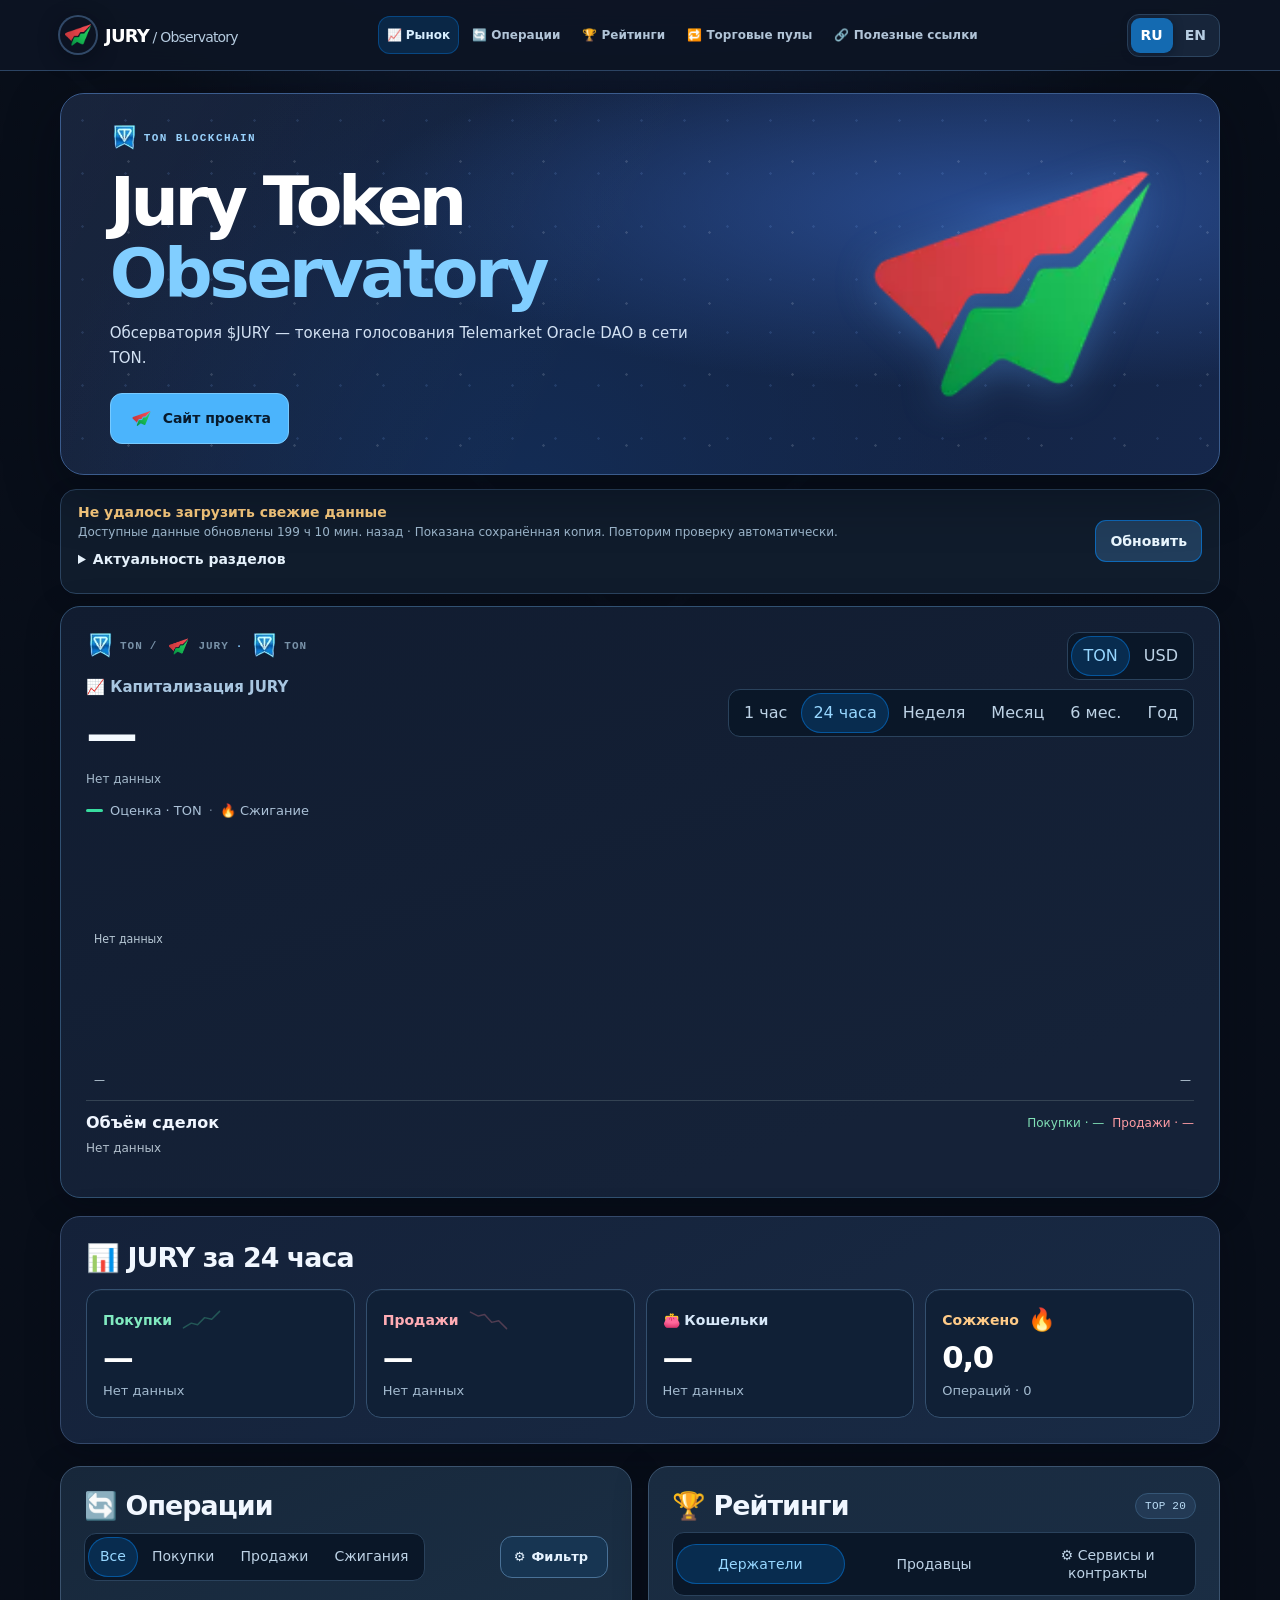
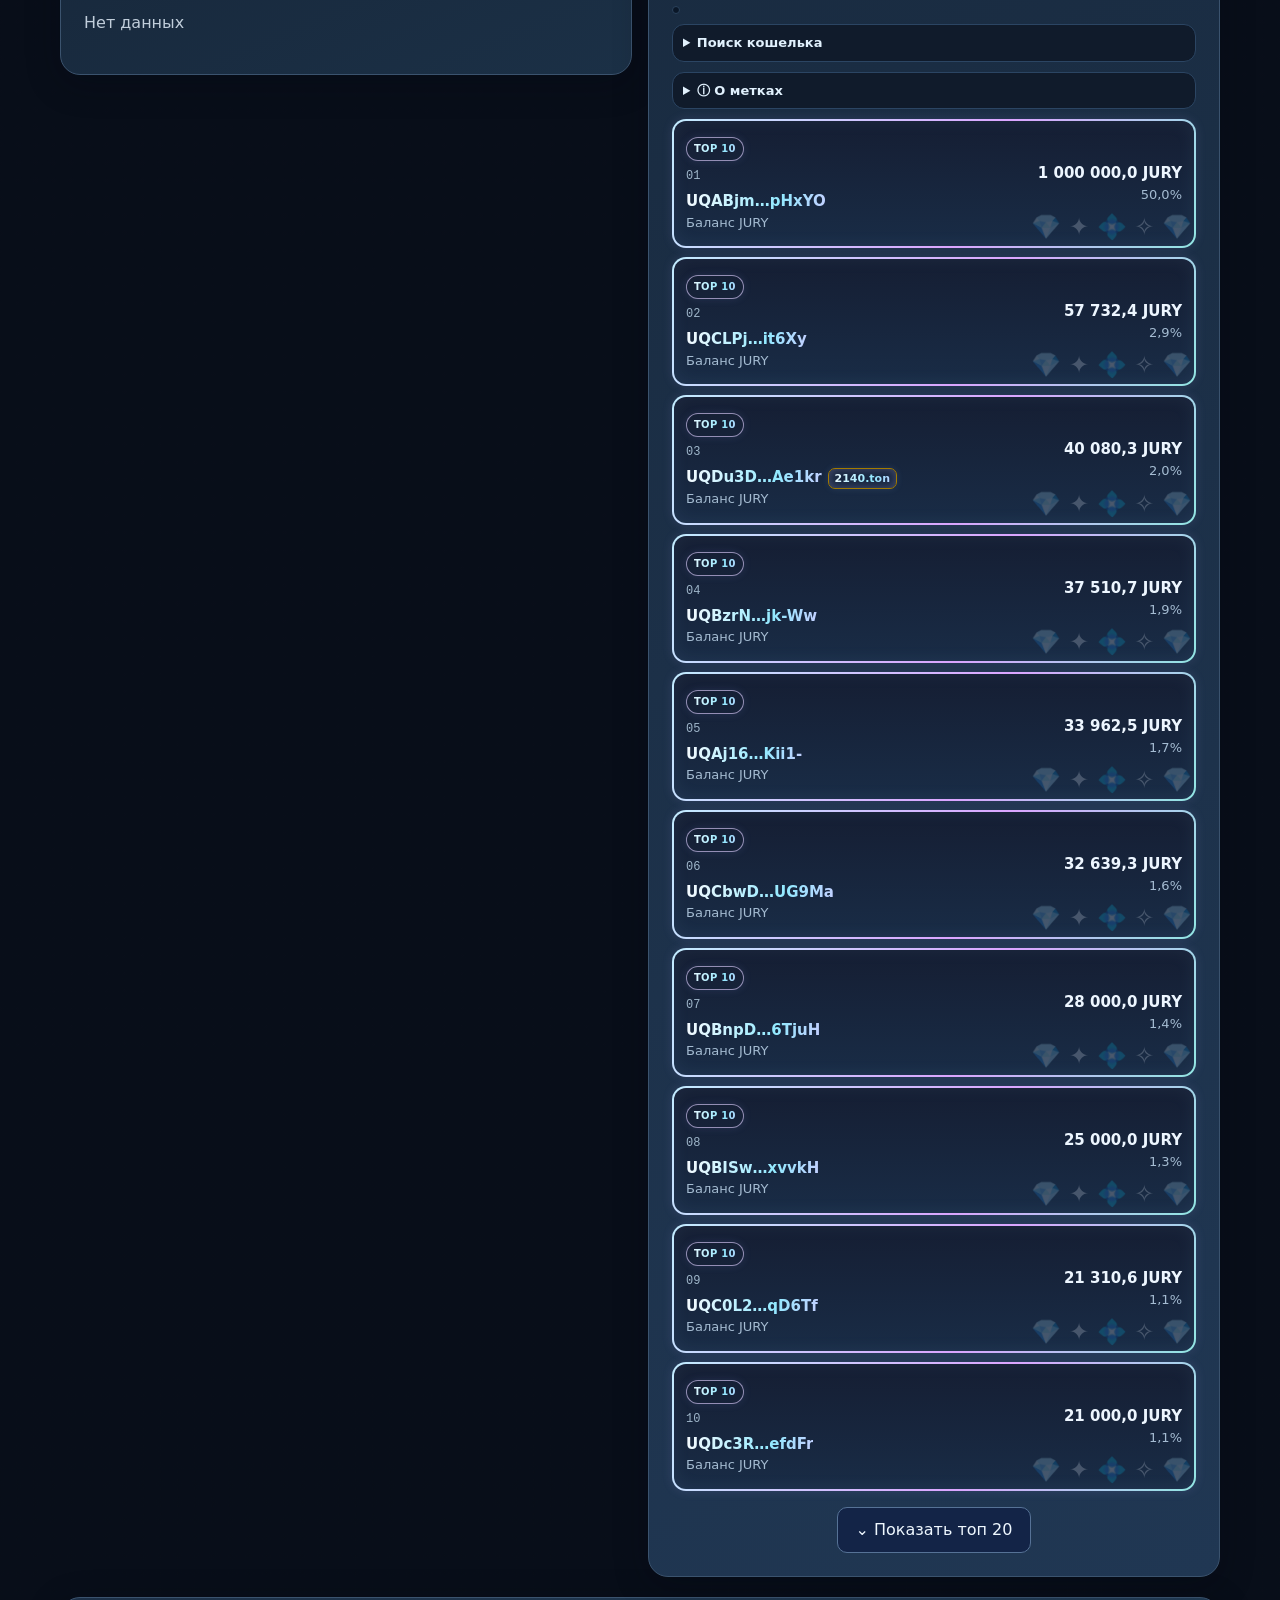
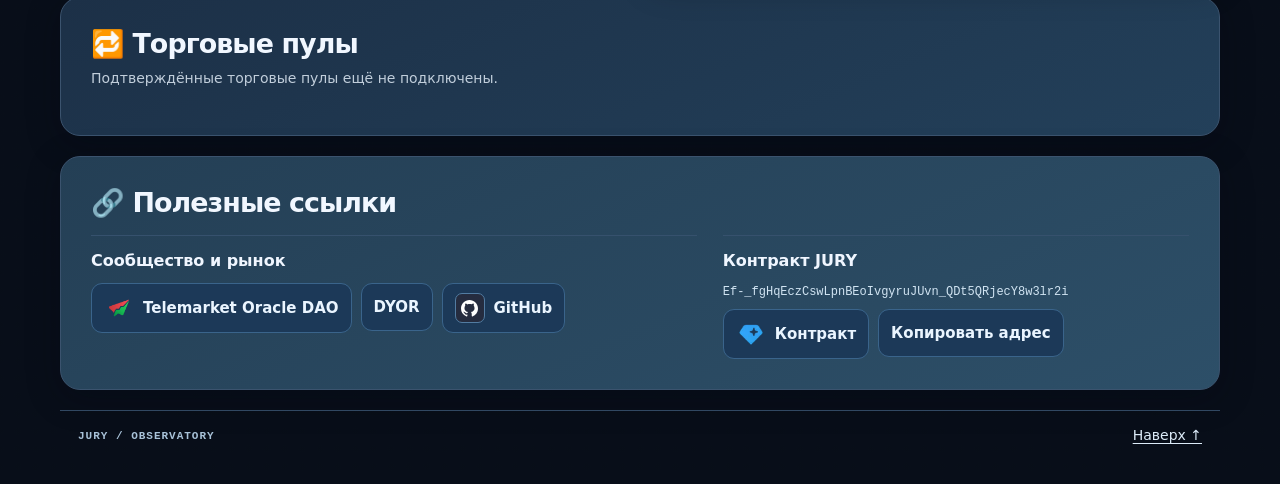
==== commit 45f3bd0c: "Refresh JURY snapshot" ====
--- a/index.html
+++ b/index.html
@@ -1147,7 +1147,7 @@
 <section id="links" class="panel resources"><h2 data-t="links"></h2><div class="resourcesGrid"><article><h3 data-t="projectResources"></h3><div class="resourceList"><a href="https://telemarket.org/oracle/dao" target="_blank" rel="noopener noreferrer">Telemarket Oracle DAO</a><a href="https://dyor.io/token/Ef-_fgHqEczCswLpnBEoIvgyruJUvn_QDt5QRjecY8w3lr2i" target="_blank" rel="noopener noreferrer">DYOR</a><a href="https://github.com/Freebielife/JURY">GitHub</a></div></article><article><h3 data-t="contractLabel"></h3><p class="contract" id="contractAddress"></p><div class="resourceList"><a id="contract" data-t="exploreContract"></a><button id="copy"></button></div></article></div></section>
 <footer><span>JURY / OBSERVATORY</span><a href="#top" data-t="up"></a></footer></main>
 
-<script id="snapshot" type="application/json">{"schema":1,"token":"Ef-_fgHqEczCswLpnBEoIvgyruJUvn_QDt5QRjecY8w3lr2i","updated":1795813378,"errors":["pools","tradeHistory","trades"],"refreshStatus":{"holders":{"attemptedAt":1795813264,"ok":true,"lastSuccess":1795813264},"burns":{"attemptedAt":1795813264,"ok":true,"lastSuccess":1795813264},"zeroBurns":{"attemptedAt":1795813264,"ok":true,"lastSuccess":1795813264},"trades":{"attemptedAt":1795813264,"ok":false,"error":"ValueError","lastSuccess":null},"rates":{"attemptedAt":1795813264,"ok":true,"lastSuccess":1795813264},"pools":{"attemptedAt":1795813264,"ok":false,"error":"HTTPError","lastSuccess":null},"identity":{"attemptedAt":1795813264,"ok":true,"lastSuccess":1795813264},"badges":{"attemptedAt":1795813264,"ok":true,"lastSuccess":1795813264},"domains":{"attemptedAt":1795813264,"ok":true,"lastSuccess":1795813264},"fragmentNumbers":{"attemptedAt":1795813264,"ok":true,"lastSuccess":1795813264}},"holders":{"totalSupply":"2000000","holderCount":582,"holders":[{"wallet":"0:018e61f3284de362fd4064bb0dcbec936ceacb012709283e25dd4336ca34291f","name":null,"tokenAmount":"1000000","share":50.0},{"wallet":"0:8b3e316641e5aeda95a10527a6aababc4b028e6ebc9f146126f425c736f322b7","name":null,"tokenAmount":"57732.430284037","share":2.88662151420185},{"wallet":"0:eedc3d405aad9caa22881598e9188cad4d90a87005a681690b879a5c0e78007b","name":null,"tokenAmount":"40080.340997268","share":2.0040170498634},{"wallet":"0:73acde3e9bba339e21483924d12a5027a75b281979a27a9d302b27e9bb156393","name":null,"tokenAmount":"37510.682490315","share":1.87553412451575},{"wallet":"0:23d7aecad16882e9da584b235a5b203a13c47644eb9f9a02f37cde4e23f38a8a","name":null,"tokenAmount":"33962.52294676","share":1.698126147338},{"wallet":"0:9bc03c92fd6c4b740b3a27ba775659e3ea87f5978831e3d64865d06d135c941b","name":null,"tokenAmount":"32639.280639585","share":1.63196403197925},{"wallet":"0:67a4361ae6946a8d202e80cb9a2aeefdf11aca80b0aaf5306ddaf89520977a4e","name":null,"tokenAmount":"28000","share":1.4},{"wallet":"0:484b0ac9b4d429697b76a9adad8ee8886bb3b91e1d9728c608e65c51332431be","name":null,"tokenAmount":"25000","share":1.25},{"wallet":"0:b42f6118c541b4a531d85b535696625e2441ce11000e6acf3de3ea51c9a4aa0f","name":null,"tokenAmount":"21310.601247333","share":1.06553006236665},{"wallet":"0:dcdd14d829a85348a076259e71c24c56fcadec9f28e2b5e53154521e5cc7de7d","name":null,"tokenAmount":"21000","share":1.05},{"wallet":"0:9cfe2814a0af0bbad3cdbe9e15edf50dbafd3152fc6947accccbfc23322c64ec","name":null,"tokenAmount":"20035.727968665","share":1.00178639843325},{"wallet":"0:06bf866332532944a7259a85c9ef5a8a091671c6a91cce040ca4f517a3394e07","name":null,"tokenAmount":"20000","share":1.0},{"wallet":"0:e16aec22af8ae53d3756e9116dea2a0530b099d85793c97d639fcd868f7472d4","name":null,"tokenAmount":"18999.312130732","share":0.9499656065366},{"wallet":"0:3b614f0e5525435200ac13b2b14e388b0ff6af64edda98a8bcb1b2c2270f697b","name":null,"tokenAmount":"17483.142910907","share":0.87415714554535},{"wallet":"0:18262129c0fa68cd9d8a77f080ed0cae25b2fa7b65347897ba4a406dbd692404","name":null,"tokenAmount":"17039.316935934","share":0.8519658467967},{"wallet":"0:27bdfc819c85c6277d904e8946127660710d667af17f2e043c0c3a6527164552","name":null,"tokenAmount":"16700.196416809","share":0.83500982084045},{"wallet":"0:31dcb65fbfce43d2bbd9dc495e4dfa430e7f5f373899d058e97856a57d8b78a8","name":null,"tokenAmount":"16376.78289574","share":0.818839144787},{"wallet":"0:53b952b7b4d7c30108e0a844c4f52009f59d1d5405aca91e67e9c62e808d4cbe","name":null,"tokenAmount":"15897.20395779","share":0.7948601978895},{"wallet":"0:6f8f10995596695dc5d7c736bb2b3b208d37aa971319aae0e95408937d1bb2dd","name":null,"tokenAmount":"13100.072043639","share":0.65500360218195},{"wallet":"0:62f51cf608c9f0e573480845f3faa2d304f479d945e43dba1de591f29f8e4ae2","name":null,"tokenAmount":"12747.250960023","share":0.63736254800115},{"wallet":"0:44a060b34b4472a4ab36afb4f2ff35690133359a25d0ad6f6a6c053ab902ada8","name":null,"tokenAmount":"12501.720586674","share":0.6250860293337},{"wallet":"0:3e07fef89b39c6ec601f6a43af39ee6eed77d9c8c264a540ab2cad64ed5fd18e","name":null,"tokenAmount":"11585.643021417","share":0.57928215107085},{"wallet":"0:452c80b589dbd2a6e9ec0b6b8b6329f4dde9aa50c062b86398616bfcba9198b9","name":null,"tokenAmount":"10438.927505933","share":0.52194637529665},{"wallet":"0:8543ae5922d9814614f966703b722223a54610cf01d0e7491842d2b66d015d05","name":null,"tokenAmount":"10000.514679915","share":0.50002573399575},{"wallet":"0:838fa24ea9f90c5634077eb86b842f3c570b72d0e48811f1ab400dca5246f734","name":null,"tokenAmount":"9842.626865233","share":0.49213134326165},{"wallet":"0:0c1084ca3eebeb95bd2d94c0e460324a7b0ef6e5e07520d35ba72d38faeca767","name":null,"tokenAmount":"8614.855666131","share":0.43074278330655},{"wallet":"0:246c8037db39daf78617d4e8a2dfbd7317e08738f1c1f032c825ad5005c74d34","name":null,"tokenAmount":"8006.070236704","share":0.4003035118352},{"wallet":"0:bb8cbf44dc77d98c0bf69e89b0b11bc6f4a6008ad90df95407757eda5e0c4c0e","name":null,"tokenAmount":"8000","share":0.4},{"wallet":"0:2f80f0bb77e622ffe473c9b617b7e2cde07d4bcc4dded2cbeeb6e850d52025e5","name":null,"tokenAmount":"7829.169173049","share":0.39145845865245},{"wallet":"0:5867bae69f299582a28f7943689e032b5627bbaa84ab3b0ec1e6d323de8cab29","name":null,"tokenAmount":"7337","share":0.36685},{"wallet":"0:3691cdf261f69fafb6065cc9ea8289f677ad768cff21a47e6b1932dfe58e0129","name":null,"tokenAmount":"7290.754255717","share":0.36453771278585},{"wallet":"0:1c71741d69a9ab3b0fca520b62bc9c64e9ec1edfe021a0330278cd150edea92e","name":null,"tokenAmount":"7276.813028361","share":0.36384065141805},{"wallet":"0:879c96949c4761943aa6aef3790c2a5635675cea69bfa59aef4f164979b40e88","name":null,"tokenAmount":"7000","share":0.35},{"wallet":"0:aacb4b0f400ab8806686e5234a65e6ef705f7b386bd67b85311ae711daf2d27f","name":null,"tokenAmount":"6917.078503728","share":0.3458539251864},{"wallet":"0:86941c1d5ab945834d2db5ab8eb8af1db1f02b71fa2054b7bb6739c1a16ce3be","name":null,"tokenAmount":"6752.45958816","share":0.337622979408},{"wallet":"0:d358d81f6c25ae15960162fa4706667d9422658466baf7da994f2d9761899b1d","name":null,"tokenAmount":"6676.504462071","share":0.33382522310355},{"wallet":"0:89f356bd10b3c8609187c5abcd7bb1d5840c7f8a88e73debff8e64ffd8f12010","name":null,"tokenAmount":"6570.792379556","share":0.3285396189778},{"wallet":"0:1e8472cfc9a77fa94ab895c4065b080f60fbe8dccf1b0cddb090ae2e4f8e94b6","name":null,"tokenAmount":"6458.325992304","share":0.3229162996152},{"wallet":"0:d460e675cbf5b8c693d7e1def59d4f6fcb27bb4a93bc4256e67bfd0394c8dc0c","name":null,"tokenAmount":"6158.369597043","share":0.30791847985215},{"wallet":"0:707f26ad42d0b707ebb1261d3221e294086cdd2c289244ac8b804c5f4da0be33","name":null,"tokenAmount":"6132.931443222","share":0.3066465721611},{"wallet":"0:f790370bf230c5bd3060bc7457f0830c0ef2772e36748dd718c5dd7d839c3b95","name":null,"tokenAmount":"5862.213633446","share":0.2931106816723},{"wallet":"0:7870412fcc79fb7bc75c5f21e5ab5dbb444bcc918b90c54fc1815665bc50dfda","name":null,"tokenAmount":"5751.775151624","share":0.2875887575812},{"wallet":"0:a51f3440a5db5090859b9b528fbb58b39d20895cbf3c2a9acfda08ffc4b0fdd6","name":null,"tokenAmount":"5212.103494784","share":0.2606051747392},{"wallet":"0:18f4ed1719589d00955d7eb40d42df53d8f8e79636d706bce35d22ef4fcabdc2","name":null,"tokenAmount":"5136.579926143","share":0.25682899630715},{"wallet":"0:f38ba7cd58f915ea9899255a45412fa612f30b9524b5c4733cc876da11f15f0b","name":null,"tokenAmount":"5128.26760214","share":0.256413380107},{"wallet":"0:7517134e9c890eec4e21f8c5740e24c619f2d1be13db71ece686a0772dbb5b89","name":null,"tokenAmount":"5083.251462725","share":0.25416257313625},{"wallet":"0:4a9144c4ebbe47cd88d1ae6f836b196793717ef2f0d4b7bf65161a891b78df68","name":null,"tokenAmount":"5055.4985001","share":0.252774925005},{"wallet":"0:29052f45ea55cbadd08f68766c5439064abd3392e1560cd0c0414b094a76acb5","name":null,"tokenAmount":"5000.026422392","share":0.2500013211196},{"wallet":"0:282ef3a1bce5e3dea8682b90eb7f0ea3ce407d4c09ec9221263c8c6d60e57942","name":null,"tokenAmount":"5000","share":0.25},{"wallet":"0:afc0ed307eacf2c7ed04c3e5ed3bae33dc0e78dba684b5da46af2502576f9219","name":null,"tokenAmount":"5000","share":0.25},{"wallet":"0:110f4cb8e96732785f622db9007670784e1b57079619170aed829e413e4bddf5","name":null,"tokenAmount":"5000","share":0.25},{"wallet":"0:472951c11e96758a3a83c65e77c63e76f9a87f27a22af674538abdfa44504151","name":null,"tokenAmount":"4943.235531191","share":0.24716177655955},{"wallet":"0:528d92e6a2355c47b73cacc9af58d9218eee20583f8a96dd109ec51421931c69","name":null,"tokenAmount":"4762.873810068","share":0.2381436905034},{"wallet":"0:d2136047262e10a30bb88e0bea437ff8f8a16b476c7a0ea3f31643067330a0a0","name":null,"tokenAmount":"4734.644839151","share":0.23673224195755},{"wallet":"0:b7247ff2f259e6599690d36d48a23e92eda285d54af2937a479f623d1048f8f9","name":null,"tokenAmount":"4634.346521963","share":0.23171732609815},{"wallet":"0:4e7658d7bf85ffa8f50016f9e5ea567e5a64706074f5539c564d73b44f5fce7b","name":null,"tokenAmount":"4615.508638628","share":0.2307754319314},{"wallet":"0:11caad59a64fe028f90f1f00b3c63900c87eeb4d2b0dc6112d7be5b72b7c5e4f","name":null,"tokenAmount":"4300.422587303","share":0.21502112936515},{"wallet":"0:cf53c668dc46d68585669f8fba4a4a9e53ad72300d06c68d1ab648610f9e49ba","name":null,"tokenAmount":"4130.852260132","share":0.2065426130066},{"wallet":"0:fd15d91da843cfc632afff6cdd55df14275998e3caa1daf0649716312f22fb66","name":null,"tokenAmount":"4124.608896077","share":0.20623044480385},{"wallet":"0:d387a540b1f6ac17557ac16e3b81b4dc5dac34bf4522c73984cb05d2cbd40e30","name":null,"tokenAmount":"4000","share":0.2},{"wallet":"0:e51d584dc2fe36ec7d45471b9d4e84d675c7904d7258c7914707eb08e7c35770","name":null,"tokenAmount":"3833.074282784","share":0.1916537141392},{"wallet":"0:4dac510afd9e47b47903bd611c2729d1ed73a3ca53032b660df7a6139130ff72","name":null,"tokenAmount":"3750.425388934","share":0.1875212694467},{"wallet":"0:3108724b570e673052c697e0ec6ace73fa6175c8a8fbba3a72ac9fd131a9dabb","name":null,"tokenAmount":"3724.598454817","share":0.18622992274085},{"wallet":"0:8eb5eb7951277224bda7f058b81b804f0b85cf82ad7ebbbbc192a8d211f811e2","name":null,"tokenAmount":"3571.954665931","share":0.17859773329655},{"wallet":"0:82b30e9378299a1f06e67bd7aedfbb337eec6b3b8aea6f648482f28e8562f53d","name":null,"tokenAmount":"3571.751814384","share":0.1785875907192},{"wallet":"0:74f3ab23bfc7f08b30ea90c30b0fb7cd88cfcfd1be84dc187ebfc95762343d30","name":null,"tokenAmount":"3525.49148482","share":0.176274574241},{"wallet":"0:24884245cfea708372a3e72306e55ebc50f7c239f7e71a0d864cc924304a71f8","name":null,"tokenAmount":"3517.45659922","share":0.175872829961},{"wallet":"0:8b1cb9b7fa8051c5ced91202e45d40ce0f7986962e8ccd308fe331586580aab8","name":null,"tokenAmount":"3500.641679388","share":0.1750320839694},{"wallet":"0:f2a811f7878bf728e7e48a7a995c74d58672957707959fd7ff451dd57977f95f","name":null,"tokenAmount":"3466.217397725","share":0.17331086988625},{"wallet":"0:b7601803f86f3ca3af87e1b57e233415090852b816ef91b36f00caa9ff59f3ac","name":null,"tokenAmount":"3462.553576864","share":0.1731276788432},{"wallet":"0:20fce773bde63677d4540e9b22e1ffe7f2d8f2017675277500e8b6d4c43376eb","name":null,"tokenAmount":"3354.236680472","share":0.1677118340236},{"wallet":"0:bd514b15478496e75f31d4e82903803d9d4f118eeecc4603c13ef2fa304f0b86","name":null,"tokenAmount":"3282.546121477","share":0.16412730607385},{"wallet":"0:4ec1683646fde3a77d77a03f219c79ae28a7b563146a0b4411a2aaf69099a9c3","name":null,"tokenAmount":"3217.942181773","share":0.16089710908865},{"wallet":"0:f601e52102b52130842f10365787b4c2f9491a2177cb171f24e60c7d25498ab9","name":null,"tokenAmount":"3200.442333993","share":0.16002211669965},{"wallet":"0:d9ed0a55fe17232bdd3a523ffd36ef734663c60415e906a081d10078939b6d3c","name":null,"tokenAmount":"3199.661041151","share":0.15998305205755},{"wallet":"0:63376311aef8ba9155c74ebbe2ed04a86a0749681e8da5bc6ee04f97a875d181","name":null,"tokenAmount":"3019.888389794","share":0.1509944194897},{"wallet":"0:0c1b64a651f4d59f0d506981a0052f55eb8397f6f8aca98eeb8a52e6597aea5b","name":null,"tokenAmount":"3000","share":0.15},{"wallet":"0:818ab07ee7ceaa922a119b2a8f827f72dff195697325fe603d301c6dd812bffc","name":null,"tokenAmount":"3000","share":0.15},{"wallet":"0:3a6dc7cbeaed509751ddd8dd550be9205157bddce2160b0ea0591a95795d7a2a","name":null,"tokenAmount":"2969.761753659","share":0.14848808768295},{"wallet":"0:edb4b26acfa25c9df64f7d2e0383bd76bd14800a85dfb552b3db0c5225534262","name":null,"tokenAmount":"2933.272323138","share":0.1466636161569},{"wallet":"0:45a613ee6921b56c41d9c53bbe85705e833c94231862cba211ea8b536688ec30","name":null,"tokenAmount":"2832.387941307","share":0.14161939706535},{"wallet":"0:15c8fe42b8389715a9914a4cacde008ecf8e2e2c1a635cdb22a7647a0b52bfe6","name":null,"tokenAmount":"2694.778153869","share":0.13473890769345},{"wallet":"0:4ac8db1aaaa204db5b6375c930c2fcff690528b71f9a3d2632342bab55f0f422","name":null,"tokenAmount":"2690.933465622","share":0.1345466732811},{"wallet":"0:dd4070cec926df472bd9e1dec251c2542b59cda48cbb64d877a82dfe77ea8720","name":null,"tokenAmount":"2655.46611542","share":0.132773305771},{"wallet":"0:c8fbb71fcff023fc7d35b7a38cea42ec144fd7aaf997666a60027231f09d3b25","name":null,"tokenAmount":"2582.188492104","share":0.1291094246052},{"wallet":"0:8f0383b4cf4cea49050c1ff134bd5bced29c003e813d6b17385266d4a70c766e","name":null,"tokenAmount":"2525.701174078","share":0.1262850587039},{"wallet":"0:2c53e7b28a9d0a3d0297741b978d5183310361a3c624e9da4c9528f6a38d4452","name":null,"tokenAmount":"2331.600395499","share":0.11658001977495},{"wallet":"0:d8bee07ed2c6baebbef2c6cf65f7dfe7067d891fd02761626aeba9745475c78b","name":null,"tokenAmount":"2300.560248919","share":0.11502801244595},{"wallet":"0:0a864cec1deb14d5dace34c6a73559f59d30d74b9a58b2951a74d3bd96e781eb","name":null,"tokenAmount":"2202.966436616","share":0.1101483218308},{"wallet":"0:112fc87eaa9f63e4cc96e332a52edd28a958ca3f95ed127ce509d401a0d91f8a","name":null,"tokenAmount":"2200.4572674","share":0.11002286337},{"wallet":"0:f491c5d507ee6e02566207732be2c10f28cdd7884c1882a96e205f0fd1c2b470","name":null,"tokenAmount":"2146.202026224","share":0.1073101013112},{"wallet":"0:022695cb96f57d2289f18da946c9125d61028884ac4dd288a0a74b606574cb85","name":null,"tokenAmount":"2134.715637494","share":0.1067357818747},{"wallet":"0:0d087a5e0232dc5efaf81a6663c5174b66adca38670a2fcd35c9d2e16b56dc68","name":null,"tokenAmount":"2119.82835854","share":0.105991417927},{"wallet":"0:0eb482e6ab9e6c5f2055cd97086d3f24fe5951317e1c078fc2a87a0e5c62393e","name":null,"tokenAmount":"2114.31427088","share":0.105715713544},{"wallet":"0:6fcff00cb34079267d3977839f68a84cfc5716c04fcff03b3289c5a3811736fd","name":null,"tokenAmount":"2025.853734104","share":0.1012926867052},{"wallet":"0:19422f6dd23f1e89b8b4192703467a0943da27ccc2ac74ae9745c7c19edc0c5a","name":null,"tokenAmount":"1953.6019743","share":0.097680098715},{"wallet":"0:f4e18f29aad3a3641b1b43cefa4fa034f289f297a83a467d6b2c77a28c6369f3","name":null,"tokenAmount":"1913.00056051","share":0.0956500280255},{"wallet":"0:2009400656991ac21b7160b31891f970844ba592be4d0b34d09e98f26fe22844","name":null,"tokenAmount":"1829.013608143","share":0.09145068040715},{"wallet":"0:81e3f81f2074945c7085744075fa2c58be93824c3f31f6d12d7541fb863c5d86","name":null,"tokenAmount":"1826.362852996","share":0.0913181426498},{"wallet":"0:cfa55fcda601f2ac2e17be062d892a2d88ccc768062c6c4ed35fee5a79621af5","name":null,"tokenAmount":"1826.028928657","share":0.09130144643285}],"asOf":1795813264},"engineVersion":"1.3.0","methodology":{"valuation":"last observed swap in primary_pool times CURRENT total supply; not circulating market cap","primary_pool":null,"sellers":"sum of successful supported native TON swap sales; service roles excluded","holders":"balances excluding known services and identified contracts; unclassified accounts may remain until verified","burns":"accepted burn notifications and zero-address transfers shown as distinct evidence","usd":"historical TON/USD rate from CoinGecko","history":"incremental confirmed swaps; missing intervals remain partial"},"serviceRegistry":{"asOf":1795813264,"source":"https://github.com/tonkeeper/ton-assets/blob/main/accounts.json","sha256":"4286bd47e11399901a7d713c9e98a5dba17300d76fe272f4f5d46110a84f4e2e","entries":{"0:ad8afecfacc248996885d8be6824280f9f3a7e54c2f6080b7971b9f556c280c4":"Crypto Bot","0:dddcd3cdad60af4c0d69389f567ad51d0c263fa4968d655ab424c69aadaf9322":"Wallet Bot 1","0:436a76c2794a88e3fbfec6b9c0374fc8db046f10868b835420d9937973a665d4":"Wallet Bot 2","0:6e814e6450e8c578067bb656298fb4d01397dd15018d7f34dc369eaba4c2111c":"Wallet Bot 3","0:5f00decb7da51881764dc3959cec60609045f6ca1b89e646bde49d492705d77f":"OKX 1","0:f15db2c62cd86aff0860d39c491fc73a31395fafeb5945e644498562260c782e":"OKX 2","0:e7e86da08742ed933434ffeb8f08a63c7e100ee842e25f599a9cbf0891574a6c":"OKX 3","0:0338def34b84c6ee9134a04ab1601450be446340a37ae259de57cb37bdb590cd":"OKX 4","0:a30a49ec725e9f57244b66af4c2da7ab76004b4fce80d3a34b1cd0c37762abce":"OKX 5","0:24da1e7b8da901e5b3dd0f98c397feb6e5a5ea483195a8b6bd0682cf2c5327ae":"OKX 6","0:7f2e84c723d8b6b6b1aacf810c8c26ab23c22022b464b87104b2d3065b0ea70b":"OKX 7","0:854ec4521efd52ad43bcf1988e4c44ebdf9a26ad18fa51abfdb685fc3b348a5c":"OKX 8","0:f9bdc0de461c1a2e002fada9550bbb095c8f9f73668d70c517a9cc7e050f8e5a":"OKX 9","0:9b9b739de2527ae72d21083f5198d710c7288453b4733e57ecadb2e189ac829c":"OKX 10","0:b31535e934db05bbc220267467903c8108bdabcbc2a06588838b726ddf589ef0":"FTX","0:57eb74407604a19f7e04005315ef70aeb7b675e6551977586756f6baf12125ee":"MEXC 1","0:1c7bd690f4f93de8b93db5790129dab65926c6e1fc9b57380089db5529516630":"MEXC 2","0:d887d0e2d1c4fc4126e71c970d33ab1896940000eae703bb1ab6cecc830777e3":"MEXC 3","0:7994848c1fcbcbc57a6a5a987b66eb424b8b54e10759b6b514a66b600c2b0eef":"EXMO","0:8d195793baad9a08c46dc353aebe999341dabd07721b9725f19e18abc3d10d92":"EXMO Cold Storage 1","0:26ab8ae763a3a7c3067d882b7b01cd5d37254cb8768f57b6a47c00028effc7b8":"EXMO Cold Storage 2","0:0130c77346e9ed82df677d107ad6a775c11f9c18f6a05c0dd17906b355850dad":"EXMO Deposit","0:342a359e38357c083968129fddddf049ef5c47315bfbef27505a356bf9f02d65":"CoinEx","0:555f3053e257130374bb831ae0e219e5e5f9ec0ca8f8a0d133369d3d690c64c2":"Huobi Deposit","0:85af78e8d035e920117cda654615cdf371d464480b629e110d3c5310d85ab362":"Huobi","0:80d4123841167ca989ac912443cc99a4b9c1a87584536427ff6fd85c92395ae9":"Kucoin 1","0:b37e57033db21d10b950e6143b658c10c3bf425bd193025960aef7f22dbcf4fc":"Kucoin 2","0:07ce60b7e5f255a88c3707f3fbc79e2cf924ed6b4b7d09c6324f0ba2338a48fa":"Kucoin 3","0:a14b1f452385b2bb984ad2c4441e1d23cae071fdfc096dfba53ebba3b6ff1d10":"lbank.info","0:75726a716f747e60b0371cb0d5d35471e8e1e931003fecc3a0961a8bd82c09c7":"xRocket Bot Cold Storage (Old)","0:c1dc654b598ab84cda4f12372efed8907cedf0901865a58649087373e01b1c24":"xRocket Bot (Old)","0:45614fee399c43d77bb597558791831bc0ee31754cbb2b5b1fbf5a3488ed9940":"xRocket Bot Cold Storage","0:011a8f0a0b36b779af033473274966666d1cd6fb4e77df679375fbd6f970d012":"xRocket Bot","0:c3f1da8ecda8f8cd42bace224ea3f1b6971eaa7f54c492d4d190527b4f573f7c":"Bybit 1","0:4a1f3ebcc66bdcefa90245bdf541a50ada1c688a487534b1587abffd93038834":"Bybit 2","0:cd525c15904d7b4027eae08b318624260f371ce8c9f4fcca0cdb7b583854107c":"Bybit 3","0:ae62a192da96e266161a702cc9f6de91c0c3441f17ceba51bc442dfb2031a30a":"Bybit 4","0:e3ce05c4da977132c24a3b102da8b5fbf2ea9173337b49de346e4a4b057f7579":"Bybit 5","0:e33ef85d174eb457c072d1ee10215b69ab9b64192f7421302ab1c8e26b7ad4bd":"Bybit 6","0:7f97f36dda3f7dedc9e12f8c09c4f89e7fbc17527ab3f67de4c3b155297a56e4":"Bybit 7","0:7d133d4e425c8e00de015513a44e66e6d163b21e71720aec7579965e5de28c55":"Bybit 8","0:f2dc1860686cd658987e2bed8216532d8c004460dadea907cc7d4ad7236c496b":"Bybit 9","0:4a1c20bc9a6f9294f75f1c87a7f383a8b73a483a2e6dcb3630ddbe78b3ccad00":"Bybit 10","0:008bb088e81e38d583826901093567027cc1575ec744ac354fa4eeec302d166d":"bit.com","0:1882478daef1b7ed200cbbdc201bd4ed0b24c2e5f1a4c7c15aeb7e3b1a759193":"Coinone Deposit","0:a4d2072b1edc1355fc7fbee0095beec7889a2d3cfaa9edcf2ce9e128631abbd6":"Coinone Withdrawal","0:f3f4ed0913ab555d023745058f1a6c55a49d4876593cb9bdab1f780a99b185bc":"Paribu","0:f9873509de5a2f97f7b2805f5f7aafab447f43c91e751cc8efabc6d2ea09d78a":"BingX","0:b496b8f73b469ff06a2d89e62c4d70a103fc228c821537b49dff092060bc281f":"Gate.io","0:60ff0b28e2b3839bef250a81be9f2e78a6265b980ec5d24df4e44bbff2c3fb25":"TIDEX","0:23eef28b6da5a368d6c0b8028fd5ed47c26758676bc9db1b5653caaadc969f91":"CWallet","0:00ffafa9fb3d4f837824436d19953c792be6632af73a9b82c4dc69ca07195087":"Matrixport","0:b58c73481f25a280f9705ab3424be850614d823256263ecfa049fa9fb917720d":"QMall","0:00b402b789e5626e1c61b50c5dbe2024426e92f16c0c2fb735396df96046b5fa":"BIT","0:2c54797319837b4c6d014fc991c1a8d4294dfd4d6cec4937e370f1f27db0423f":"Bitforex","0:6a5a76a1538cf9596590ec3708470649c342624bf92e63a6a7a15254ededa904":"Bitfinex","0:59b065c5d66261a5317660e96eee476aa6a11b749bdcbe8c0d1f3dbf24200d1c":"OMPFinex","0:3cd5ad54b190a71caab984b0f210e3742c7f2147b7e9073377d7c6b470017362":"Bitrue","0:6c53cd87cc0d33486db42c1c7fc03dfaeb2f7b815afc368ab1aee567edda3f72":"Coinspot","0:9a582c23266b8ea47eb71118a3c040d42b230b2266fecffe2d3cd390c0922c35":"BigOne","0:dd528505af15c6e5206bdd8f6c9a3b541f80ca98ae8a5066ab3ff8de1ff5e678":"Farhad Exchange","0:2b6f3cda567c385f0645486f3c665a451f56b2969d1be57d86eb77c6077a81d1":"BitTime","0:cdf7f0d7c09036f064272e3c429ed570be49ef29eb3a735b64bbc17915073732":"Bitget","0:e9c0a24ffaa6aa4f228890e71ae9550bfc53a6c57e643bc31c240e18727ac1ce":"Bitget2","0:336502faf83ef5b532d315ba71450b661c90e83fce64d8bc1fd2bf642f3555d9":"Bitget3","0:b308c7f9b4f596f6250175885972549871b05c70ed3619fd5a939401eea972e4":"Bitget4","0:e2d1df206b372db1f3b890e60d185b67aa0c9f1b6b6ff60a05091c8c01b40ac4":"Bitget5","0:7a0dc94da9f48b968dfb87be38d4fab7286288db7a04d3081feee177376d9089":"Bitget6","0:8785ef5ebb0fd24c6911d10f43c00961e9748fa54297a1ac517e3c5fe76bb0be":"Bitget7","0:213b6804c2082135a4a803da8e3b30cfed51aee9af2ad2100334b7f4711d3bcc":"Bitget8","0:573dfe99490a041703e977e4724135c5b8bea0bea67839612247451ca9d5c4cb":"Bitget9","0:de2519a527de7e1d4c1028bdb74e022b28a6e370e4fec3fc27d8d971308f99bb":"Bitget10","0:06476e580e250d0abec5c365a711833483c581d57b908be37d56bdb0e338c312":"Bitget11","0:c9959a997e1d4e4383d8db37b86d2101ce78dcf1f1b3904d9888fe572ef0efd4":"Bitget12","0:c07e51e5b694937758f45f4003071c84f4c4a68bdb168a22c3d6c8b89cd6186f":"Bitget13","0:1797a5c4c50a2b312ce9927ff6f12efd3b0b58ff311445118c2d2e64312b5d79":"Bitget14","0:6083005b354ab1c4785aa8ce8293ee5c9c182e9248f27e9c9074f35c16342083":"Bitget15","0:f99b14600ae44d2f12b178e8c6eabd78892ae82c5e45b6898f9deb7eb203f9c4":"Binance","0:8e91b50381c36dd42accdb51f5cb5d96848568b4924f8079b1a5ae7e10f43eda":"Binance Hot Wallet","0:ca1d9edeef40b3a9dbd9082f3767859547c3ce0bf641d09d58e33a3cf06fb309":"Binance Hot Wallet","0:a2faca7adfebd5c5970108d1f79065cef32b0c143fb13489066b684cdd7ee95c":"BitMart","0:5d5a830e48214791f4ab5352900c624d3bff3c5efd630196b180158eb789990f":"Nobitex","0:cad898b200a0934ee416c2039bbf3f5d7f1a323172875b3c19d378a6f540f7b1":"Nobitex","0:4532d5bcdfb05d3275cbf255bc91c3635cd48d63b719441581c5542a4750fdf5":"Nobitex","0:a32d52ced80a23fe4fe90ba94593ef686de03f9fbdaa069e642826a95234b982":"Nobitex","0:fac8ffcb6f89572a1232d59e91c65909ae408663fd2ceaecd35f35b5e9d670f4":"Bitpin1","0:c14ce5d772539be26fde315a505a1e0514104e76eef776f0b845e57df0557ddb":"Bitpin2","0:dd36441bf4aa8a6a6ecfd763efde1eb82dd86bdcfb1456b45ff4b73f87657184":"Bitpin3","0:402f5d4f4f8bea7b0bd511b9d3771834c1a22bbbbc8a326035eb07aa24f5c9f9":"Crypto.com","0:ca6e8f2a3dfc875b8673d8677f3818c4b8c02d1aa481a86a0c61bd09f8269f1d":"Foxbit","0:60def37fb0e6f41b18a73c2496d96b25442344864ca0ed97189a6f37e2439c56":"Richamster","0:97ad93444915089e812238ff10abe9066d0b03ea3dba2a8630fb9c9f88aa455c":"Wallet in Telegram","0:1f5806c73d03bbc96eb7eebf16067f1f2e8e270cfa16d57001aa9eaf7456f008":"Wallet in Telegram","0:1b44ec553616b0e4551037038834bdf0bdaa1f0440e10f3331d9841585612a68":"Wallet in Telegram","0:cf06c94efdae26faaa1d85092fc4daee78eba09e69c36dac051c1d8ffde35f40":"Wallet in Telegram","0:91887059ba56a03790b0696d7a402ac0691dff62fcd398e813f97d3b2736fa58":"Wallet in Telegram","0:6db0f022632b6269f0d4dbf8ea60a8448bbc2bcfc6812e31af8cc6405c268af7":"Wallet in Telegram","0:dd6ff02c59634745529b99a8d5beeea9f6c38a9188e6a7e96a424e3820c8ac0a":"Wallet in Telegram","0:023895aef955024920a291c6f3715e291df1b3dd254eafa8b09e21a2d58d5897":"Wallet in Telegram","0:f5066318091a8cfb530ec732104ce38f7783d92a6679ffcc0ce0960b0e94c7d0":"Wallet in Telegram","0:0c5684355f5410a923fb7dd59314905dc7ff157b28c9130671c7a4f17007e898":"Wallet in Telegram","0:23fe558cdf44249381aef36472e64a5072a24ba97fb61b2f5791da6013aec92d":"Wallet in Telegram","0:b7be71ac1b40e436db36721d9c20e82d44e78fc1e86a8ad15e00b1cc16831dcf":"Wallet in Telegram","0:55b7223f04dd1f2e1b3f28e4ad628fe6cab60004f280fb0a58cd27fc590b2eac":"Wallet in Telegram","0:659dbf460831a72795c4a9a9872fb4a3e7fd302783068dae53e8f2a5c150084a":"Flipster Deposit","0:d0a6eb95408e95ce97b0ca597fc523ff4809523635e8f519e00fdcbdf42f0c54":"Flipster Withdrawal","0:ec85cfc7fd1009362e421b5a0141f510d6540107ab73e7829fda1ef9e97a75e3":"CryptoBot","0:817438e5b0e6eb113ab74d73fc95f7ec19247dbe6ee27a42c3d0164d614c3ca1":"Ourbit","0:66a1e72196d64d6faf48fa4b2ea861f67b0484d2d14a59caf701d8c286ce44e5":"OKX 11","0:419712bc541c4489d6f1c38a105722d293b8847fd54f2717ad69142911b8be5c":"Bitfinex 2","0:6c25b5f2fe5ef1a6a1978f611f61a50883fd50a0822b19176445fca931823263":"OKX 12","0:14de4b02647941779108b7b99be85596260ccde813351000055d744dd8aba04c":"CoinEx"}},"identity":{"byWallet":{"0:018e61f3284de362fd4064bb0dcbec936ceacb012709283e25dd4336ca34291f":{"checked":1795662319,"domain":null,"linkedDigits":[],"role":null,"activated":1794920392},"0:8b3e316641e5aeda95a10527a6aababc4b028e6ebc9f146126f425c736f322b7":{"checked":1795662319,"domain":null,"linkedDigits":[],"role":null,"activated":1694204591},"0:eedc3d405aad9caa22881598e9188cad4d90a87005a681690b879a5c0e78007b":{"checked":1795662319,"domain":null,"linkedDigits":[],"role":null,"activated":1640277234},"0:73acde3e9bba339e21483924d12a5027a75b281979a27a9d302b27e9bb156393":{"checked":1795662319,"domain":null,"linkedDigits":[],"role":null,"activated":1795092409},"0:23d7aecad16882e9da584b235a5b203a13c47644eb9f9a02f37cde4e23f38a8a":{"checked":1795662319,"domain":null,"linkedDigits":[],"role":null,"activated":1793718296},"0:9bc03c92fd6c4b740b3a27ba775659e3ea87f5978831e3d64865d06d135c941b":{"checked":1795662319,"domain":null,"linkedDigits":[],"role":null,"activated":1795092671},"0:67a4361ae6946a8d202e80cb9a2aeefdf11aca80b0aaf5306ddaf89520977a4e":{"checked":1795662704,"domain":null,"linkedDigits":[],"role":null,"activated":null},"0:484b0ac9b4d429697b76a9adad8ee8886bb3b91e1d9728c608e65c51332431be":{"checked":1795813264,"domain":"utyadao.ton","linkedDigits":[],"role":null,"activated":1779271881},"0:d387a540b1f6ac17557ac16e3b81b4dc5dac34bf4522c73984cb05d2cbd40e30":{"checked":1795662704,"domain":"kuailezhujiaofan.ton","linkedDigits":[],"role":null,"activated":1702736804},"0:b42f6118c541b4a531d85b535696625e2441ce11000e6acf3de3ea51c9a4aa0f":{"checked":1795813264,"domain":null,"linkedDigits":[],"role":null,"activated":1748106240},"0:9cfe2814a0af0bbad3cdbe9e15edf50dbafd3152fc6947accccbfc23322c64ec":{"checked":1795662704,"domain":null,"linkedDigits":[],"role":null,"activated":1737109404},"0:06bf866332532944a7259a85c9ef5a8a091671c6a91cce040ca4f517a3394e07":{"checked":1795662704,"domain":null,"linkedDigits":[],"role":null,"activated":1771950517},"0:e16aec22af8ae53d3756e9116dea2a0530b099d85793c97d639fcd868f7472d4":{"checked":1795813264,"domain":null,"linkedDigits":[],"role":null,"activated":1777949727},"0:3b614f0e5525435200ac13b2b14e388b0ff6af64edda98a8bcb1b2c2270f697b":{"checked":1795813264,"domain":null,"linkedDigits":[],"role":null,"activated":1794614534},"0:27bdfc819c85c6277d904e8946127660710d667af17f2e043c0c3a6527164552":{},"0:18262129c0fa68cd9d8a77f080ed0cae25b2fa7b65347897ba4a406dbd692404":{"checked":1795813264,"domain":null,"linkedDigits":[],"role":null,"activated":1764637758},"0:53b952b7b4d7c30108e0a844c4f52009f59d1d5405aca91e67e9c62e808d4cbe":{},"0:31dcb65fbfce43d2bbd9dc495e4dfa430e7f5f373899d058e97856a57d8b78a8":{},"0:6f8f10995596695dc5d7c736bb2b3b208d37aa971319aae0e95408937d1bb2dd":{},"0:62f51cf608c9f0e573480845f3faa2d304f479d945e43dba1de591f29f8e4ae2":{},"0:528d92e6a2355c47b73cacc9af58d9218eee20583f8a96dd109ec51421931c69":{},"0:44a060b34b4472a4ab36afb4f2ff35690133359a25d0ad6f6a6c053ab902ada8":{},"0:3e07fef89b39c6ec601f6a43af39ee6eed77d9c8c264a540ab2cad64ed5fd18e":{},"0:452c80b589dbd2a6e9ec0b6b8b6329f4dde9aa50c062b86398616bfcba9198b9":{},"0:8543ae5922d9814614f966703b722223a54610cf01d0e7491842d2b66d015d05":{},"0:0c1084ca3eebeb95bd2d94c0e460324a7b0ef6e5e07520d35ba72d38faeca767":{},"0:246c8037db39daf78617d4e8a2dfbd7317e08738f1c1f032c825ad5005c74d34":{},"0:bb8cbf44dc77d98c0bf69e89b0b11bc6f4a6008ad90df95407757eda5e0c4c0e":{},"0:5867bae69f299582a28f7943689e032b5627bbaa84ab3b0ec1e6d323de8cab29":{},"0:3691cdf261f69fafb6065cc9ea8289f677ad768cff21a47e6b1932dfe58e0129":{},"0:1c71741d69a9ab3b0fca520b62bc9c64e9ec1edfe021a0330278cd150edea92e":{},"0:879c96949c4761943aa6aef3790c2a5635675cea69bfa59aef4f164979b40e88":{},"0:aacb4b0f400ab8806686e5234a65e6ef705f7b386bd67b85311ae711daf2d27f":{},"0:86941c1d5ab945834d2db5ab8eb8af1db1f02b71fa2054b7bb6739c1a16ce3be":{},"0:d358d81f6c25ae15960162fa4706667d9422658466baf7da994f2d9761899b1d":{},"0:838fa24ea9f90c5634077eb86b842f3c570b72d0e48811f1ab400dca5246f734":{},"0:1e8472cfc9a77fa94ab895c4065b080f60fbe8dccf1b0cddb090ae2e4f8e94b6":{},"0:707f26ad42d0b707ebb1261d3221e294086cdd2c289244ac8b804c5f4da0be33":{},"0:4a9144c4ebbe47cd88d1ae6f836b196793717ef2f0d4b7bf65161a891b78df68":{},"0:f790370bf230c5bd3060bc7457f0830c0ef2772e36748dd718c5dd7d839c3b95":{},"0:7870412fcc79fb7bc75c5f21e5ab5dbb444bcc918b90c54fc1815665bc50dfda":{},"0:89f356bd10b3c8609187c5abcd7bb1d5840c7f8a88e73debff8e64ffd8f12010":{},"0:a51f3440a5db5090859b9b528fbb58b39d20895cbf3c2a9acfda08ffc4b0fdd6":{},"0:18f4ed1719589d00955d7eb40d42df53d8f8e79636d706bce35d22ef4fcabdc2":{},"0:f38ba7cd58f915ea9899255a45412fa612f30b9524b5c4733cc876da11f15f0b":{},"0:7517134e9c890eec4e21f8c5740e24c619f2d1be13db71ece686a0772dbb5b89":{},"0:29052f45ea55cbadd08f68766c5439064abd3392e1560cd0c0414b094a76acb5":{},"0:282ef3a1bce5e3dea8682b90eb7f0ea3ce407d4c09ec9221263c8c6d60e57942":{},"0:afc0ed307eacf2c7ed04c3e5ed3bae33dc0e78dba684b5da46af2502576f9219":{},"0:110f4cb8e96732785f622db9007670784e1b57079619170aed829e413e4bddf5":{},"0:472951c11e96758a3a83c65e77c63e76f9a87f27a22af674538abdfa44504151":{},"0:b7247ff2f259e6599690d36d48a23e92eda285d54af2937a479f623d1048f8f9":{},"0:0ba02c0154cc96e881590dfe520882f3b4649b4a6d73c9db4f1e0212ddf39160":{},"0:4dac510afd9e47b47903bd611c2729d1ed73a3ca53032b660df7a6139130ff72":{},"0:11caad59a64fe028f90f1f00b3c63900c87eeb4d2b0dc6112d7be5b72b7c5e4f":{},"0:cf53c668dc46d68585669f8fba4a4a9e53ad72300d06c68d1ab648610f9e49ba":{},"0:fd15d91da843cfc632afff6cdd55df14275998e3caa1daf0649716312f22fb66":{},"0:7ee40b3ff9e797de5bde9ad79fad4aa1698a61565e46f079359a9dc6f5610e9c":{},"0:e51d584dc2fe36ec7d45471b9d4e84d675c7904d7258c7914707eb08e7c35770":{},"0:d2136047262e10a30bb88e0bea437ff8f8a16b476c7a0ea3f31643067330a0a0":{},"0:3108724b570e673052c697e0ec6ace73fa6175c8a8fbba3a72ac9fd131a9dabb":{},"0:9ffb21678e77786569ad2367c39a1e338111e097d5920bcf5840687603aea7ff":{},"0:8eb5eb7951277224bda7f058b81b804f0b85cf82ad7ebbbbc192a8d211f811e2":{},"0:74f3ab23bfc7f08b30ea90c30b0fb7cd88cfcfd1be84dc187ebfc95762343d30":{},"0:24884245cfea708372a3e72306e55ebc50f7c239f7e71a0d864cc924304a71f8":{},"0:f2a811f7878bf728e7e48a7a995c74d58672957707959fd7ff451dd57977f95f":{},"0:b7601803f86f3ca3af87e1b57e233415090852b816ef91b36f00caa9ff59f3ac":{},"0:20fce773bde63677d4540e9b22e1ffe7f2d8f2017675277500e8b6d4c43376eb":{},"0:bd514b15478496e75f31d4e82903803d9d4f118eeecc4603c13ef2fa304f0b86":{},"0:4ec1683646fde3a77d77a03f219c79ae28a7b563146a0b4411a2aaf69099a9c3":{},"0:f601e52102b52130842f10365787b4c2f9491a2177cb171f24e60c7d25498ab9":{},"0:d9ed0a55fe17232bdd3a523ffd36ef734663c60415e906a081d10078939b6d3c":{},"0:8b1cb9b7fa8051c5ced91202e45d40ce0f7986962e8ccd308fe331586580aab8":{},"0:63376311aef8ba9155c74ebbe2ed04a86a0749681e8da5bc6ee04f97a875d181":{},"0:0c1b64a651f4d59f0d506981a0052f55eb8397f6f8aca98eeb8a52e6597aea5b":{},"0:818ab07ee7ceaa922a119b2a8f827f72dff195697325fe603d301c6dd812bffc":{},"0:3a6dc7cbeaed509751ddd8dd550be9205157bddce2160b0ea0591a95795d7a2a":{},"0:edb4b26acfa25c9df64f7d2e0383bd76bd14800a85dfb552b3db0c5225534262":{},"0:45a613ee6921b56c41d9c53bbe85705e833c94231862cba211ea8b536688ec30":{},"0:15c8fe42b8389715a9914a4cacde008ecf8e2e2c1a635cdb22a7647a0b52bfe6":{},"0:4ac8db1aaaa204db5b6375c930c2fcff690528b71f9a3d2632342bab55f0f422":{},"0:dd4070cec926df472bd9e1dec251c2542b59cda48cbb64d877a82dfe77ea8720":{},"0:c8fbb71fcff023fc7d35b7a38cea42ec144fd7aaf997666a60027231f09d3b25":{},"0:8f0383b4cf4cea49050c1ff134bd5bced29c003e813d6b17385266d4a70c766e":{},"0:d460e675cbf5b8c693d7e1def59d4f6fcb27bb4a93bc4256e67bfd0394c8dc0c":{},"0:2c53e7b28a9d0a3d0297741b978d5183310361a3c624e9da4c9528f6a38d4452":{},"0:d8bee07ed2c6baebbef2c6cf65f7dfe7067d891fd02761626aeba9745475c78b":{},"0:0a864cec1deb14d5dace34c6a73559f59d30d74b9a58b2951a74d3bd96e781eb":{},"0:112fc87eaa9f63e4cc96e332a52edd28a958ca3f95ed127ce509d401a0d91f8a":{},"0:f491c5d507ee6e02566207732be2c10f28cdd7884c1882a96e205f0fd1c2b470":{},"0:022695cb96f57d2289f18da946c9125d61028884ac4dd288a0a74b606574cb85":{},"0:0d087a5e0232dc5efaf81a6663c5174b66adca38670a2fcd35c9d2e16b56dc68":{},"0:0eb482e6ab9e6c5f2055cd97086d3f24fe5951317e1c078fc2a87a0e5c62393e":{},"0:6fcff00cb34079267d3977839f68a84cfc5716c04fcff03b3289c5a3811736fd":{},"0:29811dc67f9630f1035e1b7921366755c76799749f9732ff2a2ab7a7af4a3a4f":{},"0:19422f6dd23f1e89b8b4192703467a0943da27ccc2ac74ae9745c7c19edc0c5a":{},"0:f4e18f29aad3a3641b1b43cefa4fa034f289f297a83a467d6b2c77a28c6369f3":{},"0:81e3f81f2074945c7085744075fa2c58be93824c3f31f6d12d7541fb863c5d86":{},"0:cfa55fcda601f2ac2e17be062d892a2d88ccc768062c6c4ed35fee5a79621af5":{},"0:36f9d6a44d1eec5b4235b0d90794d7aa614af968d50833ac07ca9ecf356083d2":{},"0:dcdd14d829a85348a076259e71c24c56fcadec9f28e2b5e53154521e5cc7de7d":{"checked":1795813264,"domain":null,"linkedDigits":[],"role":null,"activated":1795058727},"0:2f80f0bb77e622ffe473c9b617b7e2cde07d4bcc4dded2cbeeb6e850d52025e5":{},"0:4e7658d7bf85ffa8f50016f9e5ea567e5a64706074f5539c564d73b44f5fce7b":{},"0:82b30e9378299a1f06e67bd7aedfbb337eec6b3b8aea6f648482f28e8562f53d":{},"0:2009400656991ac21b7160b31891f970844ba592be4d0b34d09e98f26fe22844":{}},"asOf":1795813264},"burns":{"asOf":1795813264,"since":1795053919,"rows":[]},"zeroBurns":{"asOf":1795813264,"rows":[]},"rates":{"asOf":1795813264,"rows":[[1764288000,1.6351453776715084],[1764374400,1.5853680114595847],[1764460800,1.579933258019758],[1764547200,1.595226025703553],[1764633600,1.5034443368697337],[1764720000,1.5802869619391062],[1764806400,1.6494333988696743],[1764892800,1.5918709917042313],[1764979200,1.5714880052125586],[1765065600,1.5977413417160269],[1765152000,1.61321456578657],[1765238400,1.619156908689097],[1765324800,1.6659511687318929],[1765411200,1.6578029245647727],[1765497600,1.6465122665102174],[1765584000,1.6096608670779533],[1765670400,1.6187332743929312],[1765756800,1.5481542019157115],[1765843200,1.4946636775826143],[1765929600,1.5481414146667414],[1766016000,1.4712286832115218],[1766102400,1.4367865550799306],[1766188800,1.4873453559268142],[1766275200,1.4874721584811994],[1766361600,1.4592147856905069],[1766448000,1.466162279540692],[1766534400,1.4825086672844232],[1766620800,1.4923512083066997],[1766707200,1.497874778664465],[1766793600,1.5509056946834965],[1766880000,1.62414743150804],[1766966400,1.65140026141215],[1767052800,1.5683648600459612],[1767139200,1.6234110483746576],[1767225600,1.6571983100916958],[1767312000,1.6917747620345487],[1767398400,1.8014370521487306],[1767484800,1.8473467813823934],[1767571200,1.8705633376897155],[1767657600,1.8953544897179413],[1767744000,1.8961127553110686],[1767830400,1.8702900504539448],[1767916800,1.861300958383407],[1768003200,1.743278015962951],[1768089600,1.7384946025466415],[1768176000,1.7443108622251076],[1768262400,1.7264375629134665],[1768348800,1.80059209474624],[1768435200,1.7603293484427724],[1768521600,1.6749282237846843],[1768608000,1.7196692935001336],[1768694400,1.734362972519873],[1768780800,1.6240009914279787],[1768867200,1.5833896479067997],[1768953600,1.5176095284605033],[1769040000,1.562852489840767],[1769126400,1.5408952988578417],[1769212800,1.5315579256992156],[1769299200,1.5359235742496231],[1769385600,1.5046458659759991],[1769472000,1.5227961305187185],[1769558400,1.5215619422020557],[1769644800,1.535535235021305],[1769731200,1.4553783210268905],[1769817600,1.455583663605917],[1769904000,1.3496711625109163],[1769990400,1.3373189775191656],[1770076800,1.3644710889214136],[1770163200,1.3956693378867044],[1770249600,1.3894725849561058],[1770336000,1.2565295224846424],[1770422400,1.3958349674096318],[1770508800,1.4233092266470282],[1770595200,1.4000571633604397],[1770681600,1.3613036516043613],[1770768000,1.3387324508281226],[1770854400,1.3151839237875238],[1770940800,1.3896481633289703],[1771027200,1.4533930217241362],[1771113600,1.4971676889493497],[1771200000,1.4687201973333455],[1771286400,1.4477846965670538],[1771372800,1.4254028280834234],[1771459200,1.4120915725045406],[1771545600,1.3667989932348166],[1771632000,1.3320395540513998],[1771718400,1.3392117703164053],[1771804800,1.3143368350269033],[1771891200,1.3452692510726254],[1771977600,1.2920218273299091],[1772064000,1.2815339530455852],[1772150400,1.2968052174300375],[1772236800,1.2972614975001995],[1772323200,1.2822368354277316],[1772409600,1.2021196461561618],[1772496000,1.2289837029747397],[1772582400,1.253421533530474],[1772668800,1.3056529281164788],[1772755200,1.3482823720685828],[1772841600,1.3379601127029415],[1772928000,1.322895789269163],[1773014400,1.315463042430373],[1773100800,1.3279728748065995],[1773187200,1.3165339336146045],[1773273600,1.3361426627796176],[1773360000,1.3068955843845163],[1773446400,1.3116127973436544],[1773532800,1.3014453075798034],[1773619200,1.3084152325581802],[1773705600,1.3306411205352182],[1773792000,1.342207360335183],[1773878400,1.299637413695659],[1773964800,1.2268489735870076],[1774051200,1.2575050122645117],[1774137600,1.2466657246083301],[1774224000,1.251402337457327],[1774310400,1.3140933059944928],[1774396800,1.3205776986350497],[1774483200,1.3293090359688302],[1774569600,1.2614251569061579],[1774656000,1.2173560555336103],[1774742400,1.2374033585154178],[1774828800,1.2186986738779142],[1774915200,1.2246450791181656],[1775001600,1.2186773094554357],[1775088000,1.2359299948979419],[1775174400,1.2326699493040525],[1775260800,1.2405758211643785],[1775347200,1.2386333816919965],[1775433600,1.254370446404372],[1775520000,1.2351291841555714],[1775606400,1.2487334218566848],[1775692800,1.2340403986673398],[1775779200,1.2491341181309226],[1775865600,1.309010221838464],[1775952000,1.4577725148786114],[1776038400,1.4474052689997463],[1776124800,1.4355452056231082],[1776211200,1.3941950030832766],[1776297600,1.4052119194404256],[1776384000,1.4324551594478472],[1776470400,1.4167750844142772],[1776556800,1.3130616015807124],[1776643200,1.2884786454092318],[1776729600,1.348709116913198],[1776816000,1.3631643582957267],[1776902400,1.3626957410893845],[1776988800,1.3327751417319729],[1777075200,1.3378389945887725],[1777161600,1.317917231709062],[1777248000,1.3155856569387872],[1777334400,1.3078923540712317],[1777420800,1.3027250507727715],[1777507200,1.3205261347604769],[1777593600,1.334745727010102],[1777680000,1.3203199838301758],[1777766400,1.3431219362614968],[1777852800,1.3528688742421626],[1777939200,1.6528395412986006],[1778025600,1.953028482679171],[1778112000,2.447924265839122],[1778198400,2.7173190878883173],[1778284800,2.5205364552726675],[1778371200,2.4361356039027484],[1778457600,2.4787319363716027],[1778544000,2.4264931651380053],[1778630400,2.293970768211129],[1778716800,2.1013897301768285],[1778803200,2.1281744115142085],[1778889600,1.9516088602730635],[1778976000,1.9078516561469454],[1779062400,1.918013009113516],[1779148800,1.9960102121323973],[1779235200,1.9813031359269517],[1779321600,2.045335194152741],[1779408000,2.0670977825682386],[1779494400,1.8340948839226967],[1779580800,1.8194354809991546],[1779667200,1.763859364035699],[1779753600,1.936482586172925],[1779840000,1.9426446033555465],[1779926400,1.8394376714896563],[1780012800,1.771822262564386],[1780099200,1.7470390759801497],[1780185600,1.8179753337887543],[1780272000,1.8932940616564315],[1780358400,2.0931188140741104],[1780444800,1.970239951662477],[1780531200,1.9048766922178773],[1780617600,1.658757869107503],[1780704000,1.5165314701443253],[1780790400,1.6463111642657398],[1780876800,1.6983352306557424],[1780963200,1.7243842434054453],[1781049600,1.700088979592252],[1781136000,1.5950832294810762],[1781222400,1.699589870414917],[1781308800,1.6791697463465458],[1781395200,1.7252873131316495],[1781481600,1.7528949056007792],[1781568000,1.7180228296115723],[1781654400,1.6524951688433127],[1781740800,1.6647497505045263],[1781827200,1.662489384973145],[1781913600,1.6056264415233323],[1782000000,1.629291702311782],[1782086400,1.641395877635879],[1782172800,1.6891865190577129],[1782259200,1.5743289352605812],[1782345600,1.5779333058536649],[1782432000,1.5650783645886317],[1782518400,1.5563586372855474],[1782604800,1.5676268893342087],[1782691200,1.5863738669733527],[1782777600,1.599983645720336],[1782864000,1.510635116090278],[1782950400,1.5589737475749412],[1783036800,1.6670590730072974],[1783123200,1.6886228192092552],[1783209600,1.7656176071116252],[1783296000,1.777717084333219],[1783382400,1.7788478931036682],[1783468800,1.6210150096242328],[1783555200,1.5847956651793567],[1783641600,1.6024542714941203],[1783728000,1.6440646751060928],[1783814400,1.6411727306825576],[1783900800,1.6191258413828393],[1783987200,1.5965026701396081],[1784073600,1.6186654831067897],[1784160000,1.5751322285490523],[1784246400,1.5180961418112444],[1784332800,1.4977060883558988],[1784419200,1.475151771906683],[1784505600,1.4465336965455147],[1784592000,1.434828122441836],[1784678400,1.5438925463086193],[1784764800,1.4925063949655377],[1784851200,1.4621749349939042],[1784937600,1.4662442596447491],[1785024000,1.5058870139044982],[1785110400,1.5164134840876853],[1785196800,1.4578393962884761],[1785283200,1.448838753617025],[1785369600,1.4040075546511874],[1785456000,1.4287489698952949],[1785542400,1.4046454898506147],[1785628800,1.3917404618048368],[1785715200,1.4264018395447196],[1785801600,1.4122079231142854],[1785888000,1.3895978952264332],[1785974400,1.4022722089306514],[1786060800,1.3681919327472172],[1786147200,1.353744514756708],[1786233600,1.3633121000438637],[1786320000,1.316580434471296],[1786406400,1.3253606286116975],[1786492800,1.3368045932435642],[1786579200,1.3482785232152181],[1786665600,1.3326519257718532],[1786752000,1.334724710199201],[1786838400,1.3436568434441307],[1786924800,1.3320678599410258],[1787011200,1.3275044048446523],[1787097600,1.3197325681232894],[1787184000,1.3651513442276046],[1787270400,1.3977025462419785],[1787356800,1.4926762805297678],[1787443200,1.4434618930219114],[1787529600,1.4925674340429],[1787616000,1.4623777441229557],[1787702400,1.4403481528362385],[1787788800,1.4074003332403768],[1787875200,1.4157895567176668],[1787961600,1.3692632314588091],[1788048000,1.354554911155097],[1788134400,1.335212217075253],[1788220800,1.3869450984441847],[1788307200,1.3170990455791696],[1788393600,1.3316813889040462],[1788480000,1.3703622589814288],[1788566400,1.39436860827816],[1788652800,1.431150538304562],[1788739200,1.4333742776838894],[1788825600,1.3905240831406558],[1788912000,1.4015206525845698],[1788998400,1.3727657020750976],[1789084800,1.342805738054268],[1789171200,1.3633186054012334],[1789257600,1.3848239283219612],[1789344000,1.3434262158250287],[1789430400,1.3527155039634766],[1789516800,1.3226738237218472],[1789603200,1.3154928840377231],[1789689600,1.3414926021817695],[1789776000,1.3752030012657535],[1789862400,1.3812830137303618],[1789948800,1.3839287348103875],[1790035200,1.4489284748751963],[1790121600,1.472385436753103],[1790208000,1.4127632451095815],[1790294400,1.4082135344576445],[1790380800,1.4585708726124782],[1790467200,1.614164696815342],[1790553600,1.6309578947361185],[1790640000,1.572425434967619],[1790726400,1.481601625906195],[1790812800,1.499237357046854],[1790899200,1.5738911489558907],[1790985600,1.4995626646267894],[1791072000,1.5152245849776111],[1791158400,1.5315321271441935],[1791244800,1.5238265795286223],[1791331200,1.5239984150518888],[1791417600,1.4419654699550333],[1791504000,1.3799319743920215],[1791590400,1.4535940066364834],[1791676800,1.4679332142106396],[1791763200,1.450211072931815],[1791849600,1.3615717132215728],[1791936000,1.374654566892193],[1792022400,1.355745567422054],[1792108800,1.3824777500148366],[1792195200,1.3521310682778738],[1792281600,1.3593788450442548],[1792368000,1.3482818793732714],[1792454400,1.3672269745471468],[1792540800,1.3483203003199882],[1792627200,1.356397198685459],[1792713600,1.3139057052150245],[1792800000,1.2212555527421294],[1792886400,1.256766264309896],[1792972800,1.25201747709778],[1793059200,1.2088307819633337],[1793145600,1.2291661796058124],[1793232000,1.240516274035921],[1793318400,1.15851482369317],[1793404800,1.174861514180732],[1793491200,1.2088624129549739],[1793577600,1.2155749657342383],[1793664000,1.1870988249270564],[1793750400,1.1751888983432461],[1793836800,1.1770211195409275],[1793923200,1.1002627574001773],[1794009600,1.0995791673237028],[1794096000,1.0664625769528522],[1794182400,1.0182637921198745],[1794268800,1.037517068227146],[1794355200,1.1397242482891075],[1794441600,1.1719065886742153],[1794528000,1.137691617954373],[1794614400,1.0921817453004512],[1794700800,1.0429377001563624],[1794787200,1.0726528013971024],[1794873600,1.0529975576108996],[1794960000,1.0777861512408835],[1795046400,1.0208017784294579],[1795132800,1.0160757456279128],[1795219200,0.979992908130956],[1795305600,0.9534435337770686],[1795392000,0.9766207719914964],[1795478400,0.9884838987831074],[1795564800,0.9347212118423637],[1795651200,0.9647915635329185],[1795737600,0.9607515792073091],[1795813190,0.985755834033527]]},"badges":{"sources":{},"failed":[],"asOf":1795813264},"domains":{"byWallet":{"0:018e61f3284de362fd4064bb0dcbec936ceacb012709283e25dd4336ca34291f":{"digits":[],"digitsAt":1795662704,"lastAttempt":1795662704},"0:8b3e316641e5aeda95a10527a6aababc4b028e6ebc9f146126f425c736f322b7":{"digits":[],"digitsAt":1795662704,"lastAttempt":1795662704},"0:eedc3d405aad9caa22881598e9188cad4d90a87005a681690b879a5c0e78007b":{"digits":["2140.ton"],"digitsAt":1795662704,"lastAttempt":1795662704},"0:73acde3e9bba339e21483924d12a5027a75b281979a27a9d302b27e9bb156393":{"digits":[],"digitsAt":1795662704,"lastAttempt":1795662704},"0:23d7aecad16882e9da584b235a5b203a13c47644eb9f9a02f37cde4e23f38a8a":{"digits":[],"digitsAt":1795662704,"lastAttempt":1795662704},"0:9bc03c92fd6c4b740b3a27ba775659e3ea87f5978831e3d64865d06d135c941b":{"digits":[],"digitsAt":1795662704,"lastAttempt":1795662704},"0:67a4361ae6946a8d202e80cb9a2aeefdf11aca80b0aaf5306ddaf89520977a4e":{"digits":[],"digitsAt":1795662704,"lastAttempt":1795662704},"0:d387a540b1f6ac17557ac16e3b81b4dc5dac34bf4522c73984cb05d2cbd40e30":{"digits":[],"digitsAt":1795662704,"lastAttempt":1795662704},"0:484b0ac9b4d429697b76a9adad8ee8886bb3b91e1d9728c608e65c51332431be":{"digits":[],"digitsAt":1795662704,"lastAttempt":1795662704},"0:b42f6118c541b4a531d85b535696625e2441ce11000e6acf3de3ea51c9a4aa0f":{"digits":[],"digitsAt":1795662704,"lastAttempt":1795662704},"0:9cfe2814a0af0bbad3cdbe9e15edf50dbafd3152fc6947accccbfc23322c64ec":{"digits":[],"digitsAt":1795662704,"lastAttempt":1795662704},"0:06bf866332532944a7259a85c9ef5a8a091671c6a91cce040ca4f517a3394e07":{"digits":[],"digitsAt":1795662704,"lastAttempt":1795662704},"0:e16aec22af8ae53d3756e9116dea2a0530b099d85793c97d639fcd868f7472d4":{"digits":[],"digitsAt":1795662704,"lastAttempt":1795662704},"0:3b614f0e5525435200ac13b2b14e388b0ff6af64edda98a8bcb1b2c2270f697b":{"digits":[],"digitsAt":1795662704,"lastAttempt":1795662704},"0:27bdfc819c85c6277d904e8946127660710d667af17f2e043c0c3a6527164552":{"digits":[],"digitsAt":1795662704,"lastAttempt":1795662704},"0:18262129c0fa68cd9d8a77f080ed0cae25b2fa7b65347897ba4a406dbd692404":{"digits":[],"digitsAt":1795662704,"lastAttempt":1795662704},"0:53b952b7b4d7c30108e0a844c4f52009f59d1d5405aca91e67e9c62e808d4cbe":{"digits":[],"digitsAt":1795662704,"lastAttempt":1795662704},"0:31dcb65fbfce43d2bbd9dc495e4dfa430e7f5f373899d058e97856a57d8b78a8":{"digits":[],"digitsAt":1795662704,"lastAttempt":1795662704},"0:6f8f10995596695dc5d7c736bb2b3b208d37aa971319aae0e95408937d1bb2dd":{"digits":[],"digitsAt":1795662704,"lastAttempt":1795662704},"0:62f51cf608c9f0e573480845f3faa2d304f479d945e43dba1de591f29f8e4ae2":{"digits":[],"digitsAt":1795662704,"lastAttempt":1795662704},"0:528d92e6a2355c47b73cacc9af58d9218eee20583f8a96dd109ec51421931c69":{"digits":[],"digitsAt":1795662704,"lastAttempt":1795662704},"0:44a060b34b4472a4ab36afb4f2ff35690133359a25d0ad6f6a6c053ab902ada8":{"digits":[],"digitsAt":1795662704,"lastAttempt":1795662704},"0:3e07fef89b39c6ec601f6a43af39ee6eed77d9c8c264a540ab2cad64ed5fd18e":{"digits":[],"digitsAt":1795662704,"lastAttempt":1795662704},"0:452c80b589dbd2a6e9ec0b6b8b6329f4dde9aa50c062b86398616bfcba9198b9":{"digits":[],"digitsAt":1795662704,"lastAttempt":1795662704},"0:8543ae5922d9814614f966703b722223a54610cf01d0e7491842d2b66d015d05":{"digits":[],"digitsAt":1795662704,"lastAttempt":1795662704},"0:0c1084ca3eebeb95bd2d94c0e460324a7b0ef6e5e07520d35ba72d38faeca767":{"digits":[],"digitsAt":1795662704,"lastAttempt":1795662704},"0:246c8037db39daf78617d4e8a2dfbd7317e08738f1c1f032c825ad5005c74d34":{"digits":[],"digitsAt":1795662704,"lastAttempt":1795662704},"0:bb8cbf44dc77d98c0bf69e89b0b11bc6f4a6008ad90df95407757eda5e0c4c0e":{"digits":[],"digitsAt":1795662704,"lastAttempt":1795662704},"0:5867bae69f299582a28f7943689e032b5627bbaa84ab3b0ec1e6d323de8cab29":{"digits":[],"digitsAt":1795662704,"lastAttempt":1795662704},"0:3691cdf261f69fafb6065cc9ea8289f677ad768cff21a47e6b1932dfe58e0129":{"digits":[],"digitsAt":1795662704,"lastAttempt":1795662704},"0:1c71741d69a9ab3b0fca520b62bc9c64e9ec1edfe021a0330278cd150edea92e":{"digits":[],"digitsAt":1795662704,"lastAttempt":1795662704},"0:879c96949c4761943aa6aef3790c2a5635675cea69bfa59aef4f164979b40e88":{"digits":[],"digitsAt":1795662704,"lastAttempt":1795662704},"0:aacb4b0f400ab8806686e5234a65e6ef705f7b386bd67b85311ae711daf2d27f":{"digits":[],"digitsAt":1795662704,"lastAttempt":1795662704},"0:86941c1d5ab945834d2db5ab8eb8af1db1f02b71fa2054b7bb6739c1a16ce3be":{"digits":[],"digitsAt":1795662704,"lastAttempt":1795662704},"0:d358d81f6c25ae15960162fa4706667d9422658466baf7da994f2d9761899b1d":{"digits":[],"digitsAt":1795662704,"lastAttempt":1795662704},"0:838fa24ea9f90c5634077eb86b842f3c570b72d0e48811f1ab400dca5246f734":{"digits":[],"digitsAt":1795662704,"lastAttempt":1795662704},"0:1e8472cfc9a77fa94ab895c4065b080f60fbe8dccf1b0cddb090ae2e4f8e94b6":{"digits":[],"digitsAt":1795662704,"lastAttempt":1795662704},"0:707f26ad42d0b707ebb1261d3221e294086cdd2c289244ac8b804c5f4da0be33":{"digits":[],"digitsAt":1795662704,"lastAttempt":1795662704},"0:4a9144c4ebbe47cd88d1ae6f836b196793717ef2f0d4b7bf65161a891b78df68":{"digits":[],"digitsAt":1795662704,"lastAttempt":1795662704},"0:f790370bf230c5bd3060bc7457f0830c0ef2772e36748dd718c5dd7d839c3b95":{"digits":[],"digitsAt":1795662704,"lastAttempt":1795662704},"0:7870412fcc79fb7bc75c5f21e5ab5dbb444bcc918b90c54fc1815665bc50dfda":{"digits":[],"digitsAt":1795662704,"lastAttempt":1795662704},"0:89f356bd10b3c8609187c5abcd7bb1d5840c7f8a88e73debff8e64ffd8f12010":{"digits":[],"digitsAt":1795662704,"lastAttempt":1795662704},"0:a51f3440a5db5090859b9b528fbb58b39d20895cbf3c2a9acfda08ffc4b0fdd6":{"digits":[],"digitsAt":1795662704,"lastAttempt":1795662704},"0:18f4ed1719589d00955d7eb40d42df53d8f8e79636d706bce35d22ef4fcabdc2":{"digits":[],"digitsAt":1795662704,"lastAttempt":1795662704},"0:f38ba7cd58f915ea9899255a45412fa612f30b9524b5c4733cc876da11f15f0b":{"digits":[],"digitsAt":1795662704,"lastAttempt":1795662704},"0:7517134e9c890eec4e21f8c5740e24c619f2d1be13db71ece686a0772dbb5b89":{"digits":[],"digitsAt":1795813264,"lastAttempt":1795813264},"0:29052f45ea55cbadd08f68766c5439064abd3392e1560cd0c0414b094a76acb5":{"digits":[],"digitsAt":1795813264,"lastAttempt":1795813264},"0:282ef3a1bce5e3dea8682b90eb7f0ea3ce407d4c09ec9221263c8c6d60e57942":{"digits":[],"digitsAt":1795813264,"lastAttempt":1795813264},"0:afc0ed307eacf2c7ed04c3e5ed3bae33dc0e78dba684b5da46af2502576f9219":{"digits":[],"digitsAt":1795813264,"lastAttempt":1795813264},"0:110f4cb8e96732785f622db9007670784e1b57079619170aed829e413e4bddf5":{"digits":[],"digitsAt":1795813264,"lastAttempt":1795813264},"0:472951c11e96758a3a83c65e77c63e76f9a87f27a22af674538abdfa44504151":{"digits":[],"digitsAt":1795813264,"lastAttempt":1795813264},"0:b7247ff2f259e6599690d36d48a23e92eda285d54af2937a479f623d1048f8f9":{"digits":[],"digitsAt":1795813264,"lastAttempt":1795813264},"0:4dac510afd9e47b47903bd611c2729d1ed73a3ca53032b660df7a6139130ff72":{"digits":[],"digitsAt":1795813264,"lastAttempt":1795813264},"0:11caad59a64fe028f90f1f00b3c63900c87eeb4d2b0dc6112d7be5b72b7c5e4f":{"digits":[],"digitsAt":1795813264,"lastAttempt":1795813264},"0:cf53c668dc46d68585669f8fba4a4a9e53ad72300d06c68d1ab648610f9e49ba":{"digits":[],"digitsAt":1795813264,"lastAttempt":1795813264},"0:fd15d91da843cfc632afff6cdd55df14275998e3caa1daf0649716312f22fb66":{"digits":[],"digitsAt":1795813264,"lastAttempt":1795813264},"0:e51d584dc2fe36ec7d45471b9d4e84d675c7904d7258c7914707eb08e7c35770":{"digits":[],"digitsAt":1795813264,"lastAttempt":1795813264},"0:d2136047262e10a30bb88e0bea437ff8f8a16b476c7a0ea3f31643067330a0a0":{"digits":[],"digitsAt":1795813264,"lastAttempt":1795813264},"0:3108724b570e673052c697e0ec6ace73fa6175c8a8fbba3a72ac9fd131a9dabb":{"digits":[],"digitsAt":1795813264,"lastAttempt":1795813264},"0:8eb5eb7951277224bda7f058b81b804f0b85cf82ad7ebbbbc192a8d211f811e2":{"digits":[],"digitsAt":1795813264,"lastAttempt":1795813264},"0:74f3ab23bfc7f08b30ea90c30b0fb7cd88cfcfd1be84dc187ebfc95762343d30":{"digits":[],"digitsAt":1795813264,"lastAttempt":1795813264},"0:24884245cfea708372a3e72306e55ebc50f7c239f7e71a0d864cc924304a71f8":{"digits":[],"digitsAt":1795813264,"lastAttempt":1795813264},"0:f2a811f7878bf728e7e48a7a995c74d58672957707959fd7ff451dd57977f95f":{"digits":[],"digitsAt":1795813264,"lastAttempt":1795813264},"0:b7601803f86f3ca3af87e1b57e233415090852b816ef91b36f00caa9ff59f3ac":{"digits":[],"digitsAt":1795813264,"lastAttempt":1795813264},"0:20fce773bde63677d4540e9b22e1ffe7f2d8f2017675277500e8b6d4c43376eb":{"digits":[],"digitsAt":1795813264,"lastAttempt":1795813264},"0:bd514b15478496e75f31d4e82903803d9d4f118eeecc4603c13ef2fa304f0b86":{"digits":[],"digitsAt":1795813264,"lastAttempt":1795813264},"0:4ec1683646fde3a77d77a03f219c79ae28a7b563146a0b4411a2aaf69099a9c3":{"digits":[],"digitsAt":1795813264,"lastAttempt":1795813264},"0:f601e52102b52130842f10365787b4c2f9491a2177cb171f24e60c7d25498ab9":{"digits":[],"digitsAt":1795813264,"lastAttempt":1795813264},"0:d9ed0a55fe17232bdd3a523ffd36ef734663c60415e906a081d10078939b6d3c":{"digits":[],"digitsAt":1795813264,"lastAttempt":1795813264},"0:8b1cb9b7fa8051c5ced91202e45d40ce0f7986962e8ccd308fe331586580aab8":{"digits":[],"digitsAt":1795813264,"lastAttempt":1795813264},"0:63376311aef8ba9155c74ebbe2ed04a86a0749681e8da5bc6ee04f97a875d181":{"digits":[],"digitsAt":1795813264,"lastAttempt":1795813264},"0:818ab07ee7ceaa922a119b2a8f827f72dff195697325fe603d301c6dd812bffc":{"digits":[],"digitsAt":1795813264,"lastAttempt":1795813264},"0:0c1b64a651f4d59f0d506981a0052f55eb8397f6f8aca98eeb8a52e6597aea5b":{"digits":[],"digitsAt":1795813264,"lastAttempt":1795813264},"0:3a6dc7cbeaed509751ddd8dd550be9205157bddce2160b0ea0591a95795d7a2a":{"digits":[],"digitsAt":1795813264,"lastAttempt":1795813264},"0:edb4b26acfa25c9df64f7d2e0383bd76bd14800a85dfb552b3db0c5225534262":{"digits":[],"digitsAt":1795813264,"lastAttempt":1795813264},"0:45a613ee6921b56c41d9c53bbe85705e833c94231862cba211ea8b536688ec30":{"digits":[],"digitsAt":1795813264,"lastAttempt":1795813264},"0:15c8fe42b8389715a9914a4cacde008ecf8e2e2c1a635cdb22a7647a0b52bfe6":{"digits":[],"digitsAt":1795813264,"lastAttempt":1795813264},"0:4ac8db1aaaa204db5b6375c930c2fcff690528b71f9a3d2632342bab55f0f422":{"digits":[],"digitsAt":1795813264,"lastAttempt":1795813264},"0:dd4070cec926df472bd9e1dec251c2542b59cda48cbb64d877a82dfe77ea8720":{"digits":[],"digitsAt":1795813264,"lastAttempt":1795813264},"0:c8fbb71fcff023fc7d35b7a38cea42ec144fd7aaf997666a60027231f09d3b25":{"digits":[],"digitsAt":1795813264,"lastAttempt":1795813264},"0:8f0383b4cf4cea49050c1ff134bd5bced29c003e813d6b17385266d4a70c766e":{"digits":[],"digitsAt":1795813264,"lastAttempt":1795813264},"0:d460e675cbf5b8c693d7e1def59d4f6fcb27bb4a93bc4256e67bfd0394c8dc0c":{"digits":[],"digitsAt":1795813264,"lastAttempt":1795813264},"0:2c53e7b28a9d0a3d0297741b978d5183310361a3c624e9da4c9528f6a38d4452":{"digits":[],"digitsAt":1795813264,"lastAttempt":1795813264},"0:d8bee07ed2c6baebbef2c6cf65f7dfe7067d891fd02761626aeba9745475c78b":{"digits":[],"digitsAt":1795813264,"lastAttempt":1795813264},"0:0a864cec1deb14d5dace34c6a73559f59d30d74b9a58b2951a74d3bd96e781eb":{"digits":[],"digitsAt":1795813264,"lastAttempt":1795813264},"0:112fc87eaa9f63e4cc96e332a52edd28a958ca3f95ed127ce509d401a0d91f8a":{"digits":["4241.ton"],"digitsAt":1795813264,"lastAttempt":1795813264},"0:f491c5d507ee6e02566207732be2c10f28cdd7884c1882a96e205f0fd1c2b470":{"digits":[],"digitsAt":0},"0:022695cb96f57d2289f18da946c9125d61028884ac4dd288a0a74b606574cb85":{"digits":[],"digitsAt":0},"0:0d087a5e0232dc5efaf81a6663c5174b66adca38670a2fcd35c9d2e16b56dc68":{"digits":[],"digitsAt":0},"0:0eb482e6ab9e6c5f2055cd97086d3f24fe5951317e1c078fc2a87a0e5c62393e":{"digits":[],"digitsAt":0},"0:6fcff00cb34079267d3977839f68a84cfc5716c04fcff03b3289c5a3811736fd":{"digits":[],"digitsAt":0},"0:19422f6dd23f1e89b8b4192703467a0943da27ccc2ac74ae9745c7c19edc0c5a":{"digits":[],"digitsAt":0},"0:f4e18f29aad3a3641b1b43cefa4fa034f289f297a83a467d6b2c77a28c6369f3":{"digits":[],"digitsAt":0},"0:81e3f81f2074945c7085744075fa2c58be93824c3f31f6d12d7541fb863c5d86":{"digits":[],"digitsAt":0},"0:cfa55fcda601f2ac2e17be062d892a2d88ccc768062c6c4ed35fee5a79621af5":{"digits":[],"digitsAt":0},"0:dcdd14d829a85348a076259e71c24c56fcadec9f28e2b5e53154521e5cc7de7d":{"digits":[],"digitsAt":1795813264,"lastAttempt":1795813264},"0:2f80f0bb77e622ffe473c9b617b7e2cde07d4bcc4dded2cbeeb6e850d52025e5":{"digits":[],"digitsAt":1795813264,"lastAttempt":1795813264},"0:4e7658d7bf85ffa8f50016f9e5ea567e5a64706074f5539c564d73b44f5fce7b":{"digits":[],"digitsAt":1795813264,"lastAttempt":1795813264},"0:82b30e9378299a1f06e67bd7aedfbb337eec6b3b8aea6f648482f28e8562f53d":{"digits":[],"digitsAt":1795813264,"lastAttempt":1795813264},"0:2009400656991ac21b7160b31891f970844ba592be4d0b34d09e98f26fe22844":{"digits":[],"digitsAt":0}},"asOf":1795813264},"fragmentNumbers":{"asOf":1795813264,"byWallet":{"0:018e61f3284de362fd4064bb0dcbec936ceacb012709283e25dd4336ca34291f":{"lastAttempt":1795662704,"owns":false,"checkedAt":1795662704},"0:8b3e316641e5aeda95a10527a6aababc4b028e6ebc9f146126f425c736f322b7":{"lastAttempt":1795662704,"owns":false,"checkedAt":1795662704},"0:eedc3d405aad9caa22881598e9188cad4d90a87005a681690b879a5c0e78007b":{"lastAttempt":1795662704,"owns":true,"checkedAt":1795662704},"0:73acde3e9bba339e21483924d12a5027a75b281979a27a9d302b27e9bb156393":{"lastAttempt":1795662704,"owns":false,"checkedAt":1795662704},"0:23d7aecad16882e9da584b235a5b203a13c47644eb9f9a02f37cde4e23f38a8a":{"lastAttempt":1795662704,"owns":false,"checkedAt":1795662704},"0:9bc03c92fd6c4b740b3a27ba775659e3ea87f5978831e3d64865d06d135c941b":{"lastAttempt":1795662704,"owns":false,"checkedAt":1795662704},"0:67a4361ae6946a8d202e80cb9a2aeefdf11aca80b0aaf5306ddaf89520977a4e":{"lastAttempt":1795662704,"owns":false,"checkedAt":1795662704},"0:484b0ac9b4d429697b76a9adad8ee8886bb3b91e1d9728c608e65c51332431be":{"lastAttempt":1795662704,"owns":false,"checkedAt":1795662704},"0:b42f6118c541b4a531d85b535696625e2441ce11000e6acf3de3ea51c9a4aa0f":{"lastAttempt":1795662704,"owns":true,"checkedAt":1795662704},"0:dcdd14d829a85348a076259e71c24c56fcadec9f28e2b5e53154521e5cc7de7d":{"lastAttempt":1795813264,"owns":false,"checkedAt":1795813264},"0:9cfe2814a0af0bbad3cdbe9e15edf50dbafd3152fc6947accccbfc23322c64ec":{"lastAttempt":1795662704,"owns":false,"checkedAt":1795662704},"0:06bf866332532944a7259a85c9ef5a8a091671c6a91cce040ca4f517a3394e07":{"lastAttempt":1795662704,"owns":false,"checkedAt":1795662704},"0:e16aec22af8ae53d3756e9116dea2a0530b099d85793c97d639fcd868f7472d4":{"lastAttempt":1795662704,"owns":false,"checkedAt":1795662704},"0:3b614f0e5525435200ac13b2b14e388b0ff6af64edda98a8bcb1b2c2270f697b":{"lastAttempt":1795662704,"owns":false,"checkedAt":1795662704},"0:18262129c0fa68cd9d8a77f080ed0cae25b2fa7b65347897ba4a406dbd692404":{"lastAttempt":1795662704,"owns":false,"checkedAt":1795662704},"0:27bdfc819c85c6277d904e8946127660710d667af17f2e043c0c3a6527164552":{"lastAttempt":1795662704,"owns":false,"checkedAt":1795662704},"0:31dcb65fbfce43d2bbd9dc495e4dfa430e7f5f373899d058e97856a57d8b78a8":{"lastAttempt":1795662704,"owns":false,"checkedAt":1795662704},"0:53b952b7b4d7c30108e0a844c4f52009f59d1d5405aca91e67e9c62e808d4cbe":{"lastAttempt":1795662704,"owns":false,"checkedAt":1795662704},"0:6f8f10995596695dc5d7c736bb2b3b208d37aa971319aae0e95408937d1bb2dd":{"lastAttempt":1795662704,"owns":false,"checkedAt":1795662704},"0:62f51cf608c9f0e573480845f3faa2d304f479d945e43dba1de591f29f8e4ae2":{"lastAttempt":1795662704,"owns":false,"checkedAt":1795662704},"0:44a060b34b4472a4ab36afb4f2ff35690133359a25d0ad6f6a6c053ab902ada8":{"lastAttempt":1795813264,"owns":false,"checkedAt":1795813264},"0:3e07fef89b39c6ec601f6a43af39ee6eed77d9c8c264a540ab2cad64ed5fd18e":{"lastAttempt":1795813264,"owns":false,"checkedAt":1795813264},"0:452c80b589dbd2a6e9ec0b6b8b6329f4dde9aa50c062b86398616bfcba9198b9":{"lastAttempt":1795813264,"owns":false,"checkedAt":1795813264},"0:8543ae5922d9814614f966703b722223a54610cf01d0e7491842d2b66d015d05":{"lastAttempt":1795813264,"owns":false,"checkedAt":1795813264},"0:838fa24ea9f90c5634077eb86b842f3c570b72d0e48811f1ab400dca5246f734":{"lastAttempt":1795813264,"owns":false,"checkedAt":1795813264},"0:0c1084ca3eebeb95bd2d94c0e460324a7b0ef6e5e07520d35ba72d38faeca767":{"lastAttempt":1795813264,"owns":false,"checkedAt":1795813264},"0:246c8037db39daf78617d4e8a2dfbd7317e08738f1c1f032c825ad5005c74d34":{"lastAttempt":1795813264,"owns":true,"checkedAt":1795813264},"0:bb8cbf44dc77d98c0bf69e89b0b11bc6f4a6008ad90df95407757eda5e0c4c0e":{"lastAttempt":1795813264,"owns":false,"checkedAt":1795813264},"0:2f80f0bb77e622ffe473c9b617b7e2cde07d4bcc4dded2cbeeb6e850d52025e5":{"lastAttempt":1795813264,"owns":false,"checkedAt":1795813264},"0:5867bae69f299582a28f7943689e032b5627bbaa84ab3b0ec1e6d323de8cab29":{"lastAttempt":1795813264,"owns":true,"checkedAt":1795813264},"0:3691cdf261f69fafb6065cc9ea8289f677ad768cff21a47e6b1932dfe58e0129":{"lastAttempt":1795813264,"owns":false,"checkedAt":1795813264},"0:1c71741d69a9ab3b0fca520b62bc9c64e9ec1edfe021a0330278cd150edea92e":{"lastAttempt":1795813264,"owns":false,"checkedAt":1795813264},"0:879c96949c4761943aa6aef3790c2a5635675cea69bfa59aef4f164979b40e88":{"lastAttempt":1795813264,"owns":false,"checkedAt":1795813264},"0:aacb4b0f400ab8806686e5234a65e6ef705f7b386bd67b85311ae711daf2d27f":{"lastAttempt":1795813264,"owns":false,"checkedAt":1795813264},"0:86941c1d5ab945834d2db5ab8eb8af1db1f02b71fa2054b7bb6739c1a16ce3be":{"lastAttempt":1795813264,"owns":false,"checkedAt":1795813264},"0:d358d81f6c25ae15960162fa4706667d9422658466baf7da994f2d9761899b1d":{"lastAttempt":1795813264,"owns":false,"checkedAt":1795813264},"0:89f356bd10b3c8609187c5abcd7bb1d5840c7f8a88e73debff8e64ffd8f12010":{"lastAttempt":1795813264,"owns":false,"checkedAt":1795813264},"0:1e8472cfc9a77fa94ab895c4065b080f60fbe8dccf1b0cddb090ae2e4f8e94b6":{"lastAttempt":1795813264,"owns":false,"checkedAt":1795813264},"0:d460e675cbf5b8c693d7e1def59d4f6fcb27bb4a93bc4256e67bfd0394c8dc0c":{"lastAttempt":1795813264,"owns":false,"checkedAt":1795813264},"0:110f4cb8e96732785f622db9007670784e1b57079619170aed829e413e4bddf5":{"lastAttempt":1795813264,"owns":false,"checkedAt":1795813264},"0:472951c11e96758a3a83c65e77c63e76f9a87f27a22af674538abdfa44504151":{"lastAttempt":1795662704,"owns":false,"checkedAt":1795662704},"0:528d92e6a2355c47b73cacc9af58d9218eee20583f8a96dd109ec51421931c69":{"lastAttempt":1795813264,"owns":false,"checkedAt":1795813264},"0:d2136047262e10a30bb88e0bea437ff8f8a16b476c7a0ea3f31643067330a0a0":{"lastAttempt":1795662704,"owns":false,"checkedAt":1795662704},"0:b7247ff2f259e6599690d36d48a23e92eda285d54af2937a479f623d1048f8f9":{"lastAttempt":1795662704,"owns":false,"checkedAt":1795662704},"0:4e7658d7bf85ffa8f50016f9e5ea567e5a64706074f5539c564d73b44f5fce7b":{"lastAttempt":1795813264,"owns":true,"checkedAt":1795813264},"0:11caad59a64fe028f90f1f00b3c63900c87eeb4d2b0dc6112d7be5b72b7c5e4f":{"lastAttempt":1795662704,"owns":false,"checkedAt":1795662704},"0:cf53c668dc46d68585669f8fba4a4a9e53ad72300d06c68d1ab648610f9e49ba":{"lastAttempt":1795662704,"owns":false,"checkedAt":1795662704},"0:fd15d91da843cfc632afff6cdd55df14275998e3caa1daf0649716312f22fb66":{"lastAttempt":1795662704,"owns":false,"checkedAt":1795662704},"0:d387a540b1f6ac17557ac16e3b81b4dc5dac34bf4522c73984cb05d2cbd40e30":{"lastAttempt":1795662704,"owns":false,"checkedAt":1795662704},"0:e51d584dc2fe36ec7d45471b9d4e84d675c7904d7258c7914707eb08e7c35770":{"lastAttempt":1795662704,"owns":false,"checkedAt":1795662704},"0:4dac510afd9e47b47903bd611c2729d1ed73a3ca53032b660df7a6139130ff72":{"lastAttempt":1795662704,"owns":false,"checkedAt":1795662704},"0:3108724b570e673052c697e0ec6ace73fa6175c8a8fbba3a72ac9fd131a9dabb":{"lastAttempt":1795813264,"owns":false,"checkedAt":1795813264},"0:8eb5eb7951277224bda7f058b81b804f0b85cf82ad7ebbbbc192a8d211f811e2":{"lastAttempt":1795813264,"owns":false,"checkedAt":1795813264},"0:82b30e9378299a1f06e67bd7aedfbb337eec6b3b8aea6f648482f28e8562f53d":{"lastAttempt":1795813264,"owns":false,"checkedAt":1795813264},"0:74f3ab23bfc7f08b30ea90c30b0fb7cd88cfcfd1be84dc187ebfc95762343d30":{"lastAttempt":1795813264,"owns":false,"checkedAt":1795813264},"0:24884245cfea708372a3e72306e55ebc50f7c239f7e71a0d864cc924304a71f8":{"lastAttempt":1795813264,"owns":false,"checkedAt":1795813264},"0:8b1cb9b7fa8051c5ced91202e45d40ce0f7986962e8ccd308fe331586580aab8":{"lastAttempt":1795813264,"owns":false,"checkedAt":1795813264},"0:f2a811f7878bf728e7e48a7a995c74d58672957707959fd7ff451dd57977f95f":{"lastAttempt":1795813264,"owns":false,"checkedAt":1795813264}}}}</script><script>/* Shared by the standalone page and the network-failure tests. No dependencies. */
+<script id="snapshot" type="application/json">{"schema":1,"token":"Ef-_fgHqEczCswLpnBEoIvgyruJUvn_QDt5QRjecY8w3lr2i","updated":1795815557,"errors":["pools","tradeHistory","trades"],"refreshStatus":{"holders":{"attemptedAt":1795815457,"ok":true,"lastSuccess":1795815457},"burns":{"attemptedAt":1795815457,"ok":true,"lastSuccess":1795815457},"zeroBurns":{"attemptedAt":1795815457,"ok":null},"trades":{"attemptedAt":1795815457,"ok":false,"error":"ValueError","lastSuccess":null},"rates":{"attemptedAt":1795815457,"ok":null},"pools":{"attemptedAt":1795815457,"ok":false,"error":"HTTPError","lastSuccess":null},"identity":{"attemptedAt":1795815457,"ok":true,"lastSuccess":1795815457},"badges":{"attemptedAt":1795815457,"ok":null},"domains":{"attemptedAt":1795815457,"ok":true,"lastSuccess":1795815457},"fragmentNumbers":{"attemptedAt":1795815457,"ok":true,"lastSuccess":1795815457}},"holders":{"totalSupply":"2000000","holderCount":582,"holders":[{"wallet":"0:018e61f3284de362fd4064bb0dcbec936ceacb012709283e25dd4336ca34291f","name":null,"tokenAmount":"1000000","share":50.0},{"wallet":"0:8b3e316641e5aeda95a10527a6aababc4b028e6ebc9f146126f425c736f322b7","name":null,"tokenAmount":"57732.430284037","share":2.88662151420185},{"wallet":"0:eedc3d405aad9caa22881598e9188cad4d90a87005a681690b879a5c0e78007b","name":null,"tokenAmount":"40080.340997268","share":2.0040170498634},{"wallet":"0:73acde3e9bba339e21483924d12a5027a75b281979a27a9d302b27e9bb156393","name":null,"tokenAmount":"37510.682490315","share":1.87553412451575},{"wallet":"0:23d7aecad16882e9da584b235a5b203a13c47644eb9f9a02f37cde4e23f38a8a","name":null,"tokenAmount":"33962.52294676","share":1.698126147338},{"wallet":"0:9bc03c92fd6c4b740b3a27ba775659e3ea87f5978831e3d64865d06d135c941b","name":null,"tokenAmount":"32639.280639585","share":1.63196403197925},{"wallet":"0:67a4361ae6946a8d202e80cb9a2aeefdf11aca80b0aaf5306ddaf89520977a4e","name":null,"tokenAmount":"28000","share":1.4},{"wallet":"0:484b0ac9b4d429697b76a9adad8ee8886bb3b91e1d9728c608e65c51332431be","name":null,"tokenAmount":"25000","share":1.25},{"wallet":"0:b42f6118c541b4a531d85b535696625e2441ce11000e6acf3de3ea51c9a4aa0f","name":null,"tokenAmount":"21310.601247333","share":1.06553006236665},{"wallet":"0:dcdd14d829a85348a076259e71c24c56fcadec9f28e2b5e53154521e5cc7de7d","name":null,"tokenAmount":"21000","share":1.05},{"wallet":"0:9cfe2814a0af0bbad3cdbe9e15edf50dbafd3152fc6947accccbfc23322c64ec","name":null,"tokenAmount":"20035.727968665","share":1.00178639843325},{"wallet":"0:06bf866332532944a7259a85c9ef5a8a091671c6a91cce040ca4f517a3394e07","name":null,"tokenAmount":"20000","share":1.0},{"wallet":"0:e16aec22af8ae53d3756e9116dea2a0530b099d85793c97d639fcd868f7472d4","name":null,"tokenAmount":"18999.312130732","share":0.9499656065366},{"wallet":"0:3b614f0e5525435200ac13b2b14e388b0ff6af64edda98a8bcb1b2c2270f697b","name":null,"tokenAmount":"17483.142910907","share":0.87415714554535},{"wallet":"0:18262129c0fa68cd9d8a77f080ed0cae25b2fa7b65347897ba4a406dbd692404","name":null,"tokenAmount":"17039.316935934","share":0.8519658467967},{"wallet":"0:27bdfc819c85c6277d904e8946127660710d667af17f2e043c0c3a6527164552","name":null,"tokenAmount":"16700.196416809","share":0.83500982084045},{"wallet":"0:31dcb65fbfce43d2bbd9dc495e4dfa430e7f5f373899d058e97856a57d8b78a8","name":null,"tokenAmount":"16376.78289574","share":0.818839144787},{"wallet":"0:53b952b7b4d7c30108e0a844c4f52009f59d1d5405aca91e67e9c62e808d4cbe","name":null,"tokenAmount":"15897.20395779","share":0.7948601978895},{"wallet":"0:6f8f10995596695dc5d7c736bb2b3b208d37aa971319aae0e95408937d1bb2dd","name":null,"tokenAmount":"13100.072043639","share":0.65500360218195},{"wallet":"0:62f51cf608c9f0e573480845f3faa2d304f479d945e43dba1de591f29f8e4ae2","name":null,"tokenAmount":"12747.250960023","share":0.63736254800115},{"wallet":"0:44a060b34b4472a4ab36afb4f2ff35690133359a25d0ad6f6a6c053ab902ada8","name":null,"tokenAmount":"12501.720586674","share":0.6250860293337},{"wallet":"0:3e07fef89b39c6ec601f6a43af39ee6eed77d9c8c264a540ab2cad64ed5fd18e","name":null,"tokenAmount":"11585.643021417","share":0.57928215107085},{"wallet":"0:452c80b589dbd2a6e9ec0b6b8b6329f4dde9aa50c062b86398616bfcba9198b9","name":null,"tokenAmount":"10438.927505933","share":0.52194637529665},{"wallet":"0:8543ae5922d9814614f966703b722223a54610cf01d0e7491842d2b66d015d05","name":null,"tokenAmount":"10000.514679915","share":0.50002573399575},{"wallet":"0:838fa24ea9f90c5634077eb86b842f3c570b72d0e48811f1ab400dca5246f734","name":null,"tokenAmount":"9865.885642215","share":0.49329428211075},{"wallet":"0:0c1084ca3eebeb95bd2d94c0e460324a7b0ef6e5e07520d35ba72d38faeca767","name":null,"tokenAmount":"8614.855666131","share":0.43074278330655},{"wallet":"0:246c8037db39daf78617d4e8a2dfbd7317e08738f1c1f032c825ad5005c74d34","name":null,"tokenAmount":"8006.070236704","share":0.4003035118352},{"wallet":"0:bb8cbf44dc77d98c0bf69e89b0b11bc6f4a6008ad90df95407757eda5e0c4c0e","name":null,"tokenAmount":"8000","share":0.4},{"wallet":"0:2f80f0bb77e622ffe473c9b617b7e2cde07d4bcc4dded2cbeeb6e850d52025e5","name":null,"tokenAmount":"7829.169173049","share":0.39145845865245},{"wallet":"0:5867bae69f299582a28f7943689e032b5627bbaa84ab3b0ec1e6d323de8cab29","name":null,"tokenAmount":"7337","share":0.36685},{"wallet":"0:3691cdf261f69fafb6065cc9ea8289f677ad768cff21a47e6b1932dfe58e0129","name":null,"tokenAmount":"7290.754255717","share":0.36453771278585},{"wallet":"0:1c71741d69a9ab3b0fca520b62bc9c64e9ec1edfe021a0330278cd150edea92e","name":null,"tokenAmount":"7276.813028361","share":0.36384065141805},{"wallet":"0:879c96949c4761943aa6aef3790c2a5635675cea69bfa59aef4f164979b40e88","name":null,"tokenAmount":"7000","share":0.35},{"wallet":"0:aacb4b0f400ab8806686e5234a65e6ef705f7b386bd67b85311ae711daf2d27f","name":null,"tokenAmount":"6917.078503728","share":0.3458539251864},{"wallet":"0:86941c1d5ab945834d2db5ab8eb8af1db1f02b71fa2054b7bb6739c1a16ce3be","name":null,"tokenAmount":"6752.45958816","share":0.337622979408},{"wallet":"0:d358d81f6c25ae15960162fa4706667d9422658466baf7da994f2d9761899b1d","name":null,"tokenAmount":"6676.504462071","share":0.33382522310355},{"wallet":"0:89f356bd10b3c8609187c5abcd7bb1d5840c7f8a88e73debff8e64ffd8f12010","name":null,"tokenAmount":"6570.792379556","share":0.3285396189778},{"wallet":"0:1e8472cfc9a77fa94ab895c4065b080f60fbe8dccf1b0cddb090ae2e4f8e94b6","name":null,"tokenAmount":"6458.325992304","share":0.3229162996152},{"wallet":"0:d460e675cbf5b8c693d7e1def59d4f6fcb27bb4a93bc4256e67bfd0394c8dc0c","name":null,"tokenAmount":"6158.369597043","share":0.30791847985215},{"wallet":"0:707f26ad42d0b707ebb1261d3221e294086cdd2c289244ac8b804c5f4da0be33","name":null,"tokenAmount":"6132.931443222","share":0.3066465721611},{"wallet":"0:f790370bf230c5bd3060bc7457f0830c0ef2772e36748dd718c5dd7d839c3b95","name":null,"tokenAmount":"5862.213633446","share":0.2931106816723},{"wallet":"0:7870412fcc79fb7bc75c5f21e5ab5dbb444bcc918b90c54fc1815665bc50dfda","name":null,"tokenAmount":"5751.775151624","share":0.2875887575812},{"wallet":"0:a51f3440a5db5090859b9b528fbb58b39d20895cbf3c2a9acfda08ffc4b0fdd6","name":null,"tokenAmount":"5212.103494784","share":0.2606051747392},{"wallet":"0:18f4ed1719589d00955d7eb40d42df53d8f8e79636d706bce35d22ef4fcabdc2","name":null,"tokenAmount":"5136.579926143","share":0.25682899630715},{"wallet":"0:f38ba7cd58f915ea9899255a45412fa612f30b9524b5c4733cc876da11f15f0b","name":null,"tokenAmount":"5128.26760214","share":0.256413380107},{"wallet":"0:7517134e9c890eec4e21f8c5740e24c619f2d1be13db71ece686a0772dbb5b89","name":null,"tokenAmount":"5083.251462725","share":0.25416257313625},{"wallet":"0:4a9144c4ebbe47cd88d1ae6f836b196793717ef2f0d4b7bf65161a891b78df68","name":null,"tokenAmount":"5069.830922839","share":0.25349154614195},{"wallet":"0:29052f45ea55cbadd08f68766c5439064abd3392e1560cd0c0414b094a76acb5","name":null,"tokenAmount":"5000.026422392","share":0.2500013211196},{"wallet":"0:282ef3a1bce5e3dea8682b90eb7f0ea3ce407d4c09ec9221263c8c6d60e57942","name":null,"tokenAmount":"5000","share":0.25},{"wallet":"0:afc0ed307eacf2c7ed04c3e5ed3bae33dc0e78dba684b5da46af2502576f9219","name":null,"tokenAmount":"5000","share":0.25},{"wallet":"0:110f4cb8e96732785f622db9007670784e1b57079619170aed829e413e4bddf5","name":null,"tokenAmount":"5000","share":0.25},{"wallet":"0:472951c11e96758a3a83c65e77c63e76f9a87f27a22af674538abdfa44504151","name":null,"tokenAmount":"4943.235531191","share":0.24716177655955},{"wallet":"0:d2136047262e10a30bb88e0bea437ff8f8a16b476c7a0ea3f31643067330a0a0","name":null,"tokenAmount":"4734.644839151","share":0.23673224195755},{"wallet":"0:528d92e6a2355c47b73cacc9af58d9218eee20583f8a96dd109ec51421931c69","name":null,"tokenAmount":"4726.35049896","share":0.236317524948},{"wallet":"0:b7247ff2f259e6599690d36d48a23e92eda285d54af2937a479f623d1048f8f9","name":null,"tokenAmount":"4634.346521963","share":0.23171732609815},{"wallet":"0:4e7658d7bf85ffa8f50016f9e5ea567e5a64706074f5539c564d73b44f5fce7b","name":null,"tokenAmount":"4615.508638628","share":0.2307754319314},{"wallet":"0:11caad59a64fe028f90f1f00b3c63900c87eeb4d2b0dc6112d7be5b72b7c5e4f","name":null,"tokenAmount":"4300.422587303","share":0.21502112936515},{"wallet":"0:cf53c668dc46d68585669f8fba4a4a9e53ad72300d06c68d1ab648610f9e49ba","name":null,"tokenAmount":"4130.852260132","share":0.2065426130066},{"wallet":"0:fd15d91da843cfc632afff6cdd55df14275998e3caa1daf0649716312f22fb66","name":null,"tokenAmount":"4124.608896077","share":0.20623044480385},{"wallet":"0:d387a540b1f6ac17557ac16e3b81b4dc5dac34bf4522c73984cb05d2cbd40e30","name":null,"tokenAmount":"4000","share":0.2},{"wallet":"0:e51d584dc2fe36ec7d45471b9d4e84d675c7904d7258c7914707eb08e7c35770","name":null,"tokenAmount":"3833.074282784","share":0.1916537141392},{"wallet":"0:4dac510afd9e47b47903bd611c2729d1ed73a3ca53032b660df7a6139130ff72","name":null,"tokenAmount":"3750.425388934","share":0.1875212694467},{"wallet":"0:3108724b570e673052c697e0ec6ace73fa6175c8a8fbba3a72ac9fd131a9dabb","name":null,"tokenAmount":"3724.598454817","share":0.18622992274085},{"wallet":"0:8eb5eb7951277224bda7f058b81b804f0b85cf82ad7ebbbbc192a8d211f811e2","name":null,"tokenAmount":"3571.954665931","share":0.17859773329655},{"wallet":"0:82b30e9378299a1f06e67bd7aedfbb337eec6b3b8aea6f648482f28e8562f53d","name":null,"tokenAmount":"3571.751814384","share":0.1785875907192},{"wallet":"0:74f3ab23bfc7f08b30ea90c30b0fb7cd88cfcfd1be84dc187ebfc95762343d30","name":null,"tokenAmount":"3525.49148482","share":0.176274574241},{"wallet":"0:24884245cfea708372a3e72306e55ebc50f7c239f7e71a0d864cc924304a71f8","name":null,"tokenAmount":"3517.45659922","share":0.175872829961},{"wallet":"0:8b1cb9b7fa8051c5ced91202e45d40ce0f7986962e8ccd308fe331586580aab8","name":null,"tokenAmount":"3500.641679388","share":0.1750320839694},{"wallet":"0:f2a811f7878bf728e7e48a7a995c74d58672957707959fd7ff451dd57977f95f","name":null,"tokenAmount":"3466.217397725","share":0.17331086988625},{"wallet":"0:b7601803f86f3ca3af87e1b57e233415090852b816ef91b36f00caa9ff59f3ac","name":null,"tokenAmount":"3462.553576864","share":0.1731276788432},{"wallet":"0:20fce773bde63677d4540e9b22e1ffe7f2d8f2017675277500e8b6d4c43376eb","name":null,"tokenAmount":"3354.236680472","share":0.1677118340236},{"wallet":"0:bd514b15478496e75f31d4e82903803d9d4f118eeecc4603c13ef2fa304f0b86","name":null,"tokenAmount":"3282.546121477","share":0.16412730607385},{"wallet":"0:4ec1683646fde3a77d77a03f219c79ae28a7b563146a0b4411a2aaf69099a9c3","name":null,"tokenAmount":"3217.942181773","share":0.16089710908865},{"wallet":"0:f601e52102b52130842f10365787b4c2f9491a2177cb171f24e60c7d25498ab9","name":null,"tokenAmount":"3200.442333993","share":0.16002211669965},{"wallet":"0:d9ed0a55fe17232bdd3a523ffd36ef734663c60415e906a081d10078939b6d3c","name":null,"tokenAmount":"3199.661041151","share":0.15998305205755},{"wallet":"0:63376311aef8ba9155c74ebbe2ed04a86a0749681e8da5bc6ee04f97a875d181","name":null,"tokenAmount":"3019.888389794","share":0.1509944194897},{"wallet":"0:0c1b64a651f4d59f0d506981a0052f55eb8397f6f8aca98eeb8a52e6597aea5b","name":null,"tokenAmount":"3000","share":0.15},{"wallet":"0:818ab07ee7ceaa922a119b2a8f827f72dff195697325fe603d301c6dd812bffc","name":null,"tokenAmount":"3000","share":0.15},{"wallet":"0:3a6dc7cbeaed509751ddd8dd550be9205157bddce2160b0ea0591a95795d7a2a","name":null,"tokenAmount":"2969.761753659","share":0.14848808768295},{"wallet":"0:edb4b26acfa25c9df64f7d2e0383bd76bd14800a85dfb552b3db0c5225534262","name":null,"tokenAmount":"2933.272323138","share":0.1466636161569},{"wallet":"0:45a613ee6921b56c41d9c53bbe85705e833c94231862cba211ea8b536688ec30","name":null,"tokenAmount":"2832.387941307","share":0.14161939706535},{"wallet":"0:15c8fe42b8389715a9914a4cacde008ecf8e2e2c1a635cdb22a7647a0b52bfe6","name":null,"tokenAmount":"2694.778153869","share":0.13473890769345},{"wallet":"0:4ac8db1aaaa204db5b6375c930c2fcff690528b71f9a3d2632342bab55f0f422","name":null,"tokenAmount":"2690.933465622","share":0.1345466732811},{"wallet":"0:dd4070cec926df472bd9e1dec251c2542b59cda48cbb64d877a82dfe77ea8720","name":null,"tokenAmount":"2655.46611542","share":0.132773305771},{"wallet":"0:c8fbb71fcff023fc7d35b7a38cea42ec144fd7aaf997666a60027231f09d3b25","name":null,"tokenAmount":"2582.188492104","share":0.1291094246052},{"wallet":"0:8f0383b4cf4cea49050c1ff134bd5bced29c003e813d6b17385266d4a70c766e","name":null,"tokenAmount":"2525.701174078","share":0.1262850587039},{"wallet":"0:2c53e7b28a9d0a3d0297741b978d5183310361a3c624e9da4c9528f6a38d4452","name":null,"tokenAmount":"2331.600395499","share":0.11658001977495},{"wallet":"0:d8bee07ed2c6baebbef2c6cf65f7dfe7067d891fd02761626aeba9745475c78b","name":null,"tokenAmount":"2300.560248919","share":0.11502801244595},{"wallet":"0:0a864cec1deb14d5dace34c6a73559f59d30d74b9a58b2951a74d3bd96e781eb","name":null,"tokenAmount":"2202.966436616","share":0.1101483218308},{"wallet":"0:112fc87eaa9f63e4cc96e332a52edd28a958ca3f95ed127ce509d401a0d91f8a","name":null,"tokenAmount":"2200.4572674","share":0.11002286337},{"wallet":"0:f491c5d507ee6e02566207732be2c10f28cdd7884c1882a96e205f0fd1c2b470","name":null,"tokenAmount":"2146.202026224","share":0.1073101013112},{"wallet":"0:022695cb96f57d2289f18da946c9125d61028884ac4dd288a0a74b606574cb85","name":null,"tokenAmount":"2134.715637494","share":0.1067357818747},{"wallet":"0:0d087a5e0232dc5efaf81a6663c5174b66adca38670a2fcd35c9d2e16b56dc68","name":null,"tokenAmount":"2119.82835854","share":0.105991417927},{"wallet":"0:0eb482e6ab9e6c5f2055cd97086d3f24fe5951317e1c078fc2a87a0e5c62393e","name":null,"tokenAmount":"2114.31427088","share":0.105715713544},{"wallet":"0:6fcff00cb34079267d3977839f68a84cfc5716c04fcff03b3289c5a3811736fd","name":null,"tokenAmount":"2025.853734104","share":0.1012926867052},{"wallet":"0:19422f6dd23f1e89b8b4192703467a0943da27ccc2ac74ae9745c7c19edc0c5a","name":null,"tokenAmount":"1953.6019743","share":0.097680098715},{"wallet":"0:f4e18f29aad3a3641b1b43cefa4fa034f289f297a83a467d6b2c77a28c6369f3","name":null,"tokenAmount":"1913.00056051","share":0.0956500280255},{"wallet":"0:2009400656991ac21b7160b31891f970844ba592be4d0b34d09e98f26fe22844","name":null,"tokenAmount":"1829.013608143","share":0.09145068040715},{"wallet":"0:81e3f81f2074945c7085744075fa2c58be93824c3f31f6d12d7541fb863c5d86","name":null,"tokenAmount":"1826.362852996","share":0.0913181426498},{"wallet":"0:cfa55fcda601f2ac2e17be062d892a2d88ccc768062c6c4ed35fee5a79621af5","name":null,"tokenAmount":"1826.028928657","share":0.09130144643285}],"asOf":1795815457},"engineVersion":"1.3.0","methodology":{"valuation":"last observed swap in primary_pool times CURRENT total supply; not circulating market cap","primary_pool":null,"sellers":"sum of successful supported native TON swap sales; service roles excluded","holders":"balances excluding known services and identified contracts; unclassified accounts may remain until verified","burns":"accepted burn notifications and zero-address transfers shown as distinct evidence","usd":"historical TON/USD rate from CoinGecko","history":"incremental confirmed swaps; missing intervals remain partial"},"serviceRegistry":{"asOf":1795813264,"source":"https://github.com/tonkeeper/ton-assets/blob/main/accounts.json","sha256":"4286bd47e11399901a7d713c9e98a5dba17300d76fe272f4f5d46110a84f4e2e","entries":{"0:ad8afecfacc248996885d8be6824280f9f3a7e54c2f6080b7971b9f556c280c4":"Crypto Bot","0:dddcd3cdad60af4c0d69389f567ad51d0c263fa4968d655ab424c69aadaf9322":"Wallet Bot 1","0:436a76c2794a88e3fbfec6b9c0374fc8db046f10868b835420d9937973a665d4":"Wallet Bot 2","0:6e814e6450e8c578067bb656298fb4d01397dd15018d7f34dc369eaba4c2111c":"Wallet Bot 3","0:5f00decb7da51881764dc3959cec60609045f6ca1b89e646bde49d492705d77f":"OKX 1","0:f15db2c62cd86aff0860d39c491fc73a31395fafeb5945e644498562260c782e":"OKX 2","0:e7e86da08742ed933434ffeb8f08a63c7e100ee842e25f599a9cbf0891574a6c":"OKX 3","0:0338def34b84c6ee9134a04ab1601450be446340a37ae259de57cb37bdb590cd":"OKX 4","0:a30a49ec725e9f57244b66af4c2da7ab76004b4fce80d3a34b1cd0c37762abce":"OKX 5","0:24da1e7b8da901e5b3dd0f98c397feb6e5a5ea483195a8b6bd0682cf2c5327ae":"OKX 6","0:7f2e84c723d8b6b6b1aacf810c8c26ab23c22022b464b87104b2d3065b0ea70b":"OKX 7","0:854ec4521efd52ad43bcf1988e4c44ebdf9a26ad18fa51abfdb685fc3b348a5c":"OKX 8","0:f9bdc0de461c1a2e002fada9550bbb095c8f9f73668d70c517a9cc7e050f8e5a":"OKX 9","0:9b9b739de2527ae72d21083f5198d710c7288453b4733e57ecadb2e189ac829c":"OKX 10","0:b31535e934db05bbc220267467903c8108bdabcbc2a06588838b726ddf589ef0":"FTX","0:57eb74407604a19f7e04005315ef70aeb7b675e6551977586756f6baf12125ee":"MEXC 1","0:1c7bd690f4f93de8b93db5790129dab65926c6e1fc9b57380089db5529516630":"MEXC 2","0:d887d0e2d1c4fc4126e71c970d33ab1896940000eae703bb1ab6cecc830777e3":"MEXC 3","0:7994848c1fcbcbc57a6a5a987b66eb424b8b54e10759b6b514a66b600c2b0eef":"EXMO","0:8d195793baad9a08c46dc353aebe999341dabd07721b9725f19e18abc3d10d92":"EXMO Cold Storage 1","0:26ab8ae763a3a7c3067d882b7b01cd5d37254cb8768f57b6a47c00028effc7b8":"EXMO Cold Storage 2","0:0130c77346e9ed82df677d107ad6a775c11f9c18f6a05c0dd17906b355850dad":"EXMO Deposit","0:342a359e38357c083968129fddddf049ef5c47315bfbef27505a356bf9f02d65":"CoinEx","0:555f3053e257130374bb831ae0e219e5e5f9ec0ca8f8a0d133369d3d690c64c2":"Huobi Deposit","0:85af78e8d035e920117cda654615cdf371d464480b629e110d3c5310d85ab362":"Huobi","0:80d4123841167ca989ac912443cc99a4b9c1a87584536427ff6fd85c92395ae9":"Kucoin 1","0:b37e57033db21d10b950e6143b658c10c3bf425bd193025960aef7f22dbcf4fc":"Kucoin 2","0:07ce60b7e5f255a88c3707f3fbc79e2cf924ed6b4b7d09c6324f0ba2338a48fa":"Kucoin 3","0:a14b1f452385b2bb984ad2c4441e1d23cae071fdfc096dfba53ebba3b6ff1d10":"lbank.info","0:75726a716f747e60b0371cb0d5d35471e8e1e931003fecc3a0961a8bd82c09c7":"xRocket Bot Cold Storage (Old)","0:c1dc654b598ab84cda4f12372efed8907cedf0901865a58649087373e01b1c24":"xRocket Bot (Old)","0:45614fee399c43d77bb597558791831bc0ee31754cbb2b5b1fbf5a3488ed9940":"xRocket Bot Cold Storage","0:011a8f0a0b36b779af033473274966666d1cd6fb4e77df679375fbd6f970d012":"xRocket Bot","0:c3f1da8ecda8f8cd42bace224ea3f1b6971eaa7f54c492d4d190527b4f573f7c":"Bybit 1","0:4a1f3ebcc66bdcefa90245bdf541a50ada1c688a487534b1587abffd93038834":"Bybit 2","0:cd525c15904d7b4027eae08b318624260f371ce8c9f4fcca0cdb7b583854107c":"Bybit 3","0:ae62a192da96e266161a702cc9f6de91c0c3441f17ceba51bc442dfb2031a30a":"Bybit 4","0:e3ce05c4da977132c24a3b102da8b5fbf2ea9173337b49de346e4a4b057f7579":"Bybit 5","0:e33ef85d174eb457c072d1ee10215b69ab9b64192f7421302ab1c8e26b7ad4bd":"Bybit 6","0:7f97f36dda3f7dedc9e12f8c09c4f89e7fbc17527ab3f67de4c3b155297a56e4":"Bybit 7","0:7d133d4e425c8e00de015513a44e66e6d163b21e71720aec7579965e5de28c55":"Bybit 8","0:f2dc1860686cd658987e2bed8216532d8c004460dadea907cc7d4ad7236c496b":"Bybit 9","0:4a1c20bc9a6f9294f75f1c87a7f383a8b73a483a2e6dcb3630ddbe78b3ccad00":"Bybit 10","0:008bb088e81e38d583826901093567027cc1575ec744ac354fa4eeec302d166d":"bit.com","0:1882478daef1b7ed200cbbdc201bd4ed0b24c2e5f1a4c7c15aeb7e3b1a759193":"Coinone Deposit","0:a4d2072b1edc1355fc7fbee0095beec7889a2d3cfaa9edcf2ce9e128631abbd6":"Coinone Withdrawal","0:f3f4ed0913ab555d023745058f1a6c55a49d4876593cb9bdab1f780a99b185bc":"Paribu","0:f9873509de5a2f97f7b2805f5f7aafab447f43c91e751cc8efabc6d2ea09d78a":"BingX","0:b496b8f73b469ff06a2d89e62c4d70a103fc228c821537b49dff092060bc281f":"Gate.io","0:60ff0b28e2b3839bef250a81be9f2e78a6265b980ec5d24df4e44bbff2c3fb25":"TIDEX","0:23eef28b6da5a368d6c0b8028fd5ed47c26758676bc9db1b5653caaadc969f91":"CWallet","0:00ffafa9fb3d4f837824436d19953c792be6632af73a9b82c4dc69ca07195087":"Matrixport","0:b58c73481f25a280f9705ab3424be850614d823256263ecfa049fa9fb917720d":"QMall","0:00b402b789e5626e1c61b50c5dbe2024426e92f16c0c2fb735396df96046b5fa":"BIT","0:2c54797319837b4c6d014fc991c1a8d4294dfd4d6cec4937e370f1f27db0423f":"Bitforex","0:6a5a76a1538cf9596590ec3708470649c342624bf92e63a6a7a15254ededa904":"Bitfinex","0:59b065c5d66261a5317660e96eee476aa6a11b749bdcbe8c0d1f3dbf24200d1c":"OMPFinex","0:3cd5ad54b190a71caab984b0f210e3742c7f2147b7e9073377d7c6b470017362":"Bitrue","0:6c53cd87cc0d33486db42c1c7fc03dfaeb2f7b815afc368ab1aee567edda3f72":"Coinspot","0:9a582c23266b8ea47eb71118a3c040d42b230b2266fecffe2d3cd390c0922c35":"BigOne","0:dd528505af15c6e5206bdd8f6c9a3b541f80ca98ae8a5066ab3ff8de1ff5e678":"Farhad Exchange","0:2b6f3cda567c385f0645486f3c665a451f56b2969d1be57d86eb77c6077a81d1":"BitTime","0:cdf7f0d7c09036f064272e3c429ed570be49ef29eb3a735b64bbc17915073732":"Bitget","0:e9c0a24ffaa6aa4f228890e71ae9550bfc53a6c57e643bc31c240e18727ac1ce":"Bitget2","0:336502faf83ef5b532d315ba71450b661c90e83fce64d8bc1fd2bf642f3555d9":"Bitget3","0:b308c7f9b4f596f6250175885972549871b05c70ed3619fd5a939401eea972e4":"Bitget4","0:e2d1df206b372db1f3b890e60d185b67aa0c9f1b6b6ff60a05091c8c01b40ac4":"Bitget5","0:7a0dc94da9f48b968dfb87be38d4fab7286288db7a04d3081feee177376d9089":"Bitget6","0:8785ef5ebb0fd24c6911d10f43c00961e9748fa54297a1ac517e3c5fe76bb0be":"Bitget7","0:213b6804c2082135a4a803da8e3b30cfed51aee9af2ad2100334b7f4711d3bcc":"Bitget8","0:573dfe99490a041703e977e4724135c5b8bea0bea67839612247451ca9d5c4cb":"Bitget9","0:de2519a527de7e1d4c1028bdb74e022b28a6e370e4fec3fc27d8d971308f99bb":"Bitget10","0:06476e580e250d0abec5c365a711833483c581d57b908be37d56bdb0e338c312":"Bitget11","0:c9959a997e1d4e4383d8db37b86d2101ce78dcf1f1b3904d9888fe572ef0efd4":"Bitget12","0:c07e51e5b694937758f45f4003071c84f4c4a68bdb168a22c3d6c8b89cd6186f":"Bitget13","0:1797a5c4c50a2b312ce9927ff6f12efd3b0b58ff311445118c2d2e64312b5d79":"Bitget14","0:6083005b354ab1c4785aa8ce8293ee5c9c182e9248f27e9c9074f35c16342083":"Bitget15","0:f99b14600ae44d2f12b178e8c6eabd78892ae82c5e45b6898f9deb7eb203f9c4":"Binance","0:8e91b50381c36dd42accdb51f5cb5d96848568b4924f8079b1a5ae7e10f43eda":"Binance Hot Wallet","0:ca1d9edeef40b3a9dbd9082f3767859547c3ce0bf641d09d58e33a3cf06fb309":"Binance Hot Wallet","0:a2faca7adfebd5c5970108d1f79065cef32b0c143fb13489066b684cdd7ee95c":"BitMart","0:5d5a830e48214791f4ab5352900c624d3bff3c5efd630196b180158eb789990f":"Nobitex","0:cad898b200a0934ee416c2039bbf3f5d7f1a323172875b3c19d378a6f540f7b1":"Nobitex","0:4532d5bcdfb05d3275cbf255bc91c3635cd48d63b719441581c5542a4750fdf5":"Nobitex","0:a32d52ced80a23fe4fe90ba94593ef686de03f9fbdaa069e642826a95234b982":"Nobitex","0:fac8ffcb6f89572a1232d59e91c65909ae408663fd2ceaecd35f35b5e9d670f4":"Bitpin1","0:c14ce5d772539be26fde315a505a1e0514104e76eef776f0b845e57df0557ddb":"Bitpin2","0:dd36441bf4aa8a6a6ecfd763efde1eb82dd86bdcfb1456b45ff4b73f87657184":"Bitpin3","0:402f5d4f4f8bea7b0bd511b9d3771834c1a22bbbbc8a326035eb07aa24f5c9f9":"Crypto.com","0:ca6e8f2a3dfc875b8673d8677f3818c4b8c02d1aa481a86a0c61bd09f8269f1d":"Foxbit","0:60def37fb0e6f41b18a73c2496d96b25442344864ca0ed97189a6f37e2439c56":"Richamster","0:97ad93444915089e812238ff10abe9066d0b03ea3dba2a8630fb9c9f88aa455c":"Wallet in Telegram","0:1f5806c73d03bbc96eb7eebf16067f1f2e8e270cfa16d57001aa9eaf7456f008":"Wallet in Telegram","0:1b44ec553616b0e4551037038834bdf0bdaa1f0440e10f3331d9841585612a68":"Wallet in Telegram","0:cf06c94efdae26faaa1d85092fc4daee78eba09e69c36dac051c1d8ffde35f40":"Wallet in Telegram","0:91887059ba56a03790b0696d7a402ac0691dff62fcd398e813f97d3b2736fa58":"Wallet in Telegram","0:6db0f022632b6269f0d4dbf8ea60a8448bbc2bcfc6812e31af8cc6405c268af7":"Wallet in Telegram","0:dd6ff02c59634745529b99a8d5beeea9f6c38a9188e6a7e96a424e3820c8ac0a":"Wallet in Telegram","0:023895aef955024920a291c6f3715e291df1b3dd254eafa8b09e21a2d58d5897":"Wallet in Telegram","0:f5066318091a8cfb530ec732104ce38f7783d92a6679ffcc0ce0960b0e94c7d0":"Wallet in Telegram","0:0c5684355f5410a923fb7dd59314905dc7ff157b28c9130671c7a4f17007e898":"Wallet in Telegram","0:23fe558cdf44249381aef36472e64a5072a24ba97fb61b2f5791da6013aec92d":"Wallet in Telegram","0:b7be71ac1b40e436db36721d9c20e82d44e78fc1e86a8ad15e00b1cc16831dcf":"Wallet in Telegram","0:55b7223f04dd1f2e1b3f28e4ad628fe6cab60004f280fb0a58cd27fc590b2eac":"Wallet in Telegram","0:659dbf460831a72795c4a9a9872fb4a3e7fd302783068dae53e8f2a5c150084a":"Flipster Deposit","0:d0a6eb95408e95ce97b0ca597fc523ff4809523635e8f519e00fdcbdf42f0c54":"Flipster Withdrawal","0:ec85cfc7fd1009362e421b5a0141f510d6540107ab73e7829fda1ef9e97a75e3":"CryptoBot","0:817438e5b0e6eb113ab74d73fc95f7ec19247dbe6ee27a42c3d0164d614c3ca1":"Ourbit","0:66a1e72196d64d6faf48fa4b2ea861f67b0484d2d14a59caf701d8c286ce44e5":"OKX 11","0:419712bc541c4489d6f1c38a105722d293b8847fd54f2717ad69142911b8be5c":"Bitfinex 2","0:6c25b5f2fe5ef1a6a1978f611f61a50883fd50a0822b19176445fca931823263":"OKX 12","0:14de4b02647941779108b7b99be85596260ccde813351000055d744dd8aba04c":"CoinEx"}},"identity":{"byWallet":{"0:018e61f3284de362fd4064bb0dcbec936ceacb012709283e25dd4336ca34291f":{"checked":1795662319,"domain":null,"linkedDigits":[],"role":null,"activated":1794920392},"0:8b3e316641e5aeda95a10527a6aababc4b028e6ebc9f146126f425c736f322b7":{"checked":1795662319,"domain":null,"linkedDigits":[],"role":null,"activated":1694204591},"0:eedc3d405aad9caa22881598e9188cad4d90a87005a681690b879a5c0e78007b":{"checked":1795662319,"domain":null,"linkedDigits":[],"role":null,"activated":1640277234},"0:73acde3e9bba339e21483924d12a5027a75b281979a27a9d302b27e9bb156393":{"checked":1795662319,"domain":null,"linkedDigits":[],"role":null,"activated":1795092409},"0:23d7aecad16882e9da584b235a5b203a13c47644eb9f9a02f37cde4e23f38a8a":{"checked":1795662319,"domain":null,"linkedDigits":[],"role":null,"activated":1793718296},"0:9bc03c92fd6c4b740b3a27ba775659e3ea87f5978831e3d64865d06d135c941b":{"checked":1795662319,"domain":null,"linkedDigits":[],"role":null,"activated":1795092671},"0:67a4361ae6946a8d202e80cb9a2aeefdf11aca80b0aaf5306ddaf89520977a4e":{"checked":1795662704,"domain":null,"linkedDigits":[],"role":null,"activated":null},"0:484b0ac9b4d429697b76a9adad8ee8886bb3b91e1d9728c608e65c51332431be":{"checked":1795813264,"domain":"utyadao.ton","linkedDigits":[],"role":null,"activated":1779271881},"0:d387a540b1f6ac17557ac16e3b81b4dc5dac34bf4522c73984cb05d2cbd40e30":{"checked":1795662704,"domain":"kuailezhujiaofan.ton","linkedDigits":[],"role":null,"activated":1702736804},"0:b42f6118c541b4a531d85b535696625e2441ce11000e6acf3de3ea51c9a4aa0f":{"checked":1795813264,"domain":null,"linkedDigits":[],"role":null,"activated":1748106240},"0:9cfe2814a0af0bbad3cdbe9e15edf50dbafd3152fc6947accccbfc23322c64ec":{"checked":1795662704,"domain":null,"linkedDigits":[],"role":null,"activated":1737109404},"0:06bf866332532944a7259a85c9ef5a8a091671c6a91cce040ca4f517a3394e07":{"checked":1795662704,"domain":null,"linkedDigits":[],"role":null,"activated":1771950517},"0:e16aec22af8ae53d3756e9116dea2a0530b099d85793c97d639fcd868f7472d4":{"checked":1795813264,"domain":null,"linkedDigits":[],"role":null,"activated":1777949727},"0:3b614f0e5525435200ac13b2b14e388b0ff6af64edda98a8bcb1b2c2270f697b":{"checked":1795813264,"domain":null,"linkedDigits":[],"role":null,"activated":1794614534},"0:27bdfc819c85c6277d904e8946127660710d667af17f2e043c0c3a6527164552":{"checked":1795815457,"domain":null,"linkedDigits":[],"role":null,"activated":1795091171},"0:18262129c0fa68cd9d8a77f080ed0cae25b2fa7b65347897ba4a406dbd692404":{"checked":1795813264,"domain":null,"linkedDigits":[],"role":null,"activated":1764637758},"0:53b952b7b4d7c30108e0a844c4f52009f59d1d5405aca91e67e9c62e808d4cbe":{"checked":1795815457,"domain":null,"linkedDigits":[],"role":null,"activated":1795093067},"0:31dcb65fbfce43d2bbd9dc495e4dfa430e7f5f373899d058e97856a57d8b78a8":{"checked":1795815457,"domain":null,"linkedDigits":[],"role":"unclassified_contract","activated":null,"serviceCategory":"contract","roleSource":"https://tonapi.io/v2/accounts/0:31dcb65fbfce43d2bbd9dc495e4dfa430e7f5f373899d058e97856a57d8b78a8"},"0:6f8f10995596695dc5d7c736bb2b3b208d37aa971319aae0e95408937d1bb2dd":{},"0:62f51cf608c9f0e573480845f3faa2d304f479d945e43dba1de591f29f8e4ae2":{"checked":1795815457,"domain":null,"linkedDigits":[],"role":null,"activated":1795094770},"0:528d92e6a2355c47b73cacc9af58d9218eee20583f8a96dd109ec51421931c69":{},"0:44a060b34b4472a4ab36afb4f2ff35690133359a25d0ad6f6a6c053ab902ada8":{"checked":1795815457,"domain":null,"linkedDigits":[],"role":null,"activated":1795091860},"0:3e07fef89b39c6ec601f6a43af39ee6eed77d9c8c264a540ab2cad64ed5fd18e":{},"0:452c80b589dbd2a6e9ec0b6b8b6329f4dde9aa50c062b86398616bfcba9198b9":{},"0:8543ae5922d9814614f966703b722223a54610cf01d0e7491842d2b66d015d05":{},"0:0c1084ca3eebeb95bd2d94c0e460324a7b0ef6e5e07520d35ba72d38faeca767":{},"0:246c8037db39daf78617d4e8a2dfbd7317e08738f1c1f032c825ad5005c74d34":{},"0:bb8cbf44dc77d98c0bf69e89b0b11bc6f4a6008ad90df95407757eda5e0c4c0e":{},"0:5867bae69f299582a28f7943689e032b5627bbaa84ab3b0ec1e6d323de8cab29":{},"0:3691cdf261f69fafb6065cc9ea8289f677ad768cff21a47e6b1932dfe58e0129":{},"0:1c71741d69a9ab3b0fca520b62bc9c64e9ec1edfe021a0330278cd150edea92e":{},"0:879c96949c4761943aa6aef3790c2a5635675cea69bfa59aef4f164979b40e88":{},"0:aacb4b0f400ab8806686e5234a65e6ef705f7b386bd67b85311ae711daf2d27f":{},"0:86941c1d5ab945834d2db5ab8eb8af1db1f02b71fa2054b7bb6739c1a16ce3be":{},"0:d358d81f6c25ae15960162fa4706667d9422658466baf7da994f2d9761899b1d":{},"0:838fa24ea9f90c5634077eb86b842f3c570b72d0e48811f1ab400dca5246f734":{},"0:1e8472cfc9a77fa94ab895c4065b080f60fbe8dccf1b0cddb090ae2e4f8e94b6":{},"0:707f26ad42d0b707ebb1261d3221e294086cdd2c289244ac8b804c5f4da0be33":{},"0:4a9144c4ebbe47cd88d1ae6f836b196793717ef2f0d4b7bf65161a891b78df68":{},"0:f790370bf230c5bd3060bc7457f0830c0ef2772e36748dd718c5dd7d839c3b95":{},"0:7870412fcc79fb7bc75c5f21e5ab5dbb444bcc918b90c54fc1815665bc50dfda":{},"0:89f356bd10b3c8609187c5abcd7bb1d5840c7f8a88e73debff8e64ffd8f12010":{},"0:a51f3440a5db5090859b9b528fbb58b39d20895cbf3c2a9acfda08ffc4b0fdd6":{},"0:18f4ed1719589d00955d7eb40d42df53d8f8e79636d706bce35d22ef4fcabdc2":{},"0:f38ba7cd58f915ea9899255a45412fa612f30b9524b5c4733cc876da11f15f0b":{},"0:7517134e9c890eec4e21f8c5740e24c619f2d1be13db71ece686a0772dbb5b89":{},"0:29052f45ea55cbadd08f68766c5439064abd3392e1560cd0c0414b094a76acb5":{},"0:282ef3a1bce5e3dea8682b90eb7f0ea3ce407d4c09ec9221263c8c6d60e57942":{},"0:afc0ed307eacf2c7ed04c3e5ed3bae33dc0e78dba684b5da46af2502576f9219":{},"0:110f4cb8e96732785f622db9007670784e1b57079619170aed829e413e4bddf5":{},"0:472951c11e96758a3a83c65e77c63e76f9a87f27a22af674538abdfa44504151":{},"0:b7247ff2f259e6599690d36d48a23e92eda285d54af2937a479f623d1048f8f9":{},"0:0ba02c0154cc96e881590dfe520882f3b4649b4a6d73c9db4f1e0212ddf39160":{},"0:4dac510afd9e47b47903bd611c2729d1ed73a3ca53032b660df7a6139130ff72":{},"0:11caad59a64fe028f90f1f00b3c63900c87eeb4d2b0dc6112d7be5b72b7c5e4f":{},"0:cf53c668dc46d68585669f8fba4a4a9e53ad72300d06c68d1ab648610f9e49ba":{},"0:fd15d91da843cfc632afff6cdd55df14275998e3caa1daf0649716312f22fb66":{},"0:7ee40b3ff9e797de5bde9ad79fad4aa1698a61565e46f079359a9dc6f5610e9c":{},"0:e51d584dc2fe36ec7d45471b9d4e84d675c7904d7258c7914707eb08e7c35770":{},"0:d2136047262e10a30bb88e0bea437ff8f8a16b476c7a0ea3f31643067330a0a0":{},"0:3108724b570e673052c697e0ec6ace73fa6175c8a8fbba3a72ac9fd131a9dabb":{},"0:9ffb21678e77786569ad2367c39a1e338111e097d5920bcf5840687603aea7ff":{},"0:8eb5eb7951277224bda7f058b81b804f0b85cf82ad7ebbbbc192a8d211f811e2":{},"0:74f3ab23bfc7f08b30ea90c30b0fb7cd88cfcfd1be84dc187ebfc95762343d30":{},"0:24884245cfea708372a3e72306e55ebc50f7c239f7e71a0d864cc924304a71f8":{},"0:f2a811f7878bf728e7e48a7a995c74d58672957707959fd7ff451dd57977f95f":{},"0:b7601803f86f3ca3af87e1b57e233415090852b816ef91b36f00caa9ff59f3ac":{},"0:20fce773bde63677d4540e9b22e1ffe7f2d8f2017675277500e8b6d4c43376eb":{},"0:bd514b15478496e75f31d4e82903803d9d4f118eeecc4603c13ef2fa304f0b86":{},"0:4ec1683646fde3a77d77a03f219c79ae28a7b563146a0b4411a2aaf69099a9c3":{},"0:f601e52102b52130842f10365787b4c2f9491a2177cb171f24e60c7d25498ab9":{},"0:d9ed0a55fe17232bdd3a523ffd36ef734663c60415e906a081d10078939b6d3c":{},"0:8b1cb9b7fa8051c5ced91202e45d40ce0f7986962e8ccd308fe331586580aab8":{},"0:63376311aef8ba9155c74ebbe2ed04a86a0749681e8da5bc6ee04f97a875d181":{},"0:0c1b64a651f4d59f0d506981a0052f55eb8397f6f8aca98eeb8a52e6597aea5b":{},"0:818ab07ee7ceaa922a119b2a8f827f72dff195697325fe603d301c6dd812bffc":{},"0:3a6dc7cbeaed509751ddd8dd550be9205157bddce2160b0ea0591a95795d7a2a":{},"0:edb4b26acfa25c9df64f7d2e0383bd76bd14800a85dfb552b3db0c5225534262":{},"0:45a613ee6921b56c41d9c53bbe85705e833c94231862cba211ea8b536688ec30":{},"0:15c8fe42b8389715a9914a4cacde008ecf8e2e2c1a635cdb22a7647a0b52bfe6":{},"0:4ac8db1aaaa204db5b6375c930c2fcff690528b71f9a3d2632342bab55f0f422":{},"0:dd4070cec926df472bd9e1dec251c2542b59cda48cbb64d877a82dfe77ea8720":{},"0:c8fbb71fcff023fc7d35b7a38cea42ec144fd7aaf997666a60027231f09d3b25":{},"0:8f0383b4cf4cea49050c1ff134bd5bced29c003e813d6b17385266d4a70c766e":{},"0:d460e675cbf5b8c693d7e1def59d4f6fcb27bb4a93bc4256e67bfd0394c8dc0c":{},"0:2c53e7b28a9d0a3d0297741b978d5183310361a3c624e9da4c9528f6a38d4452":{},"0:d8bee07ed2c6baebbef2c6cf65f7dfe7067d891fd02761626aeba9745475c78b":{},"0:0a864cec1deb14d5dace34c6a73559f59d30d74b9a58b2951a74d3bd96e781eb":{},"0:112fc87eaa9f63e4cc96e332a52edd28a958ca3f95ed127ce509d401a0d91f8a":{},"0:f491c5d507ee6e02566207732be2c10f28cdd7884c1882a96e205f0fd1c2b470":{},"0:022695cb96f57d2289f18da946c9125d61028884ac4dd288a0a74b606574cb85":{},"0:0d087a5e0232dc5efaf81a6663c5174b66adca38670a2fcd35c9d2e16b56dc68":{},"0:0eb482e6ab9e6c5f2055cd97086d3f24fe5951317e1c078fc2a87a0e5c62393e":{},"0:6fcff00cb34079267d3977839f68a84cfc5716c04fcff03b3289c5a3811736fd":{},"0:29811dc67f9630f1035e1b7921366755c76799749f9732ff2a2ab7a7af4a3a4f":{},"0:19422f6dd23f1e89b8b4192703467a0943da27ccc2ac74ae9745c7c19edc0c5a":{},"0:f4e18f29aad3a3641b1b43cefa4fa034f289f297a83a467d6b2c77a28c6369f3":{},"0:81e3f81f2074945c7085744075fa2c58be93824c3f31f6d12d7541fb863c5d86":{},"0:cfa55fcda601f2ac2e17be062d892a2d88ccc768062c6c4ed35fee5a79621af5":{},"0:36f9d6a44d1eec5b4235b0d90794d7aa614af968d50833ac07ca9ecf356083d2":{},"0:dcdd14d829a85348a076259e71c24c56fcadec9f28e2b5e53154521e5cc7de7d":{"checked":1795813264,"domain":null,"linkedDigits":[],"role":null,"activated":1795058727},"0:2f80f0bb77e622ffe473c9b617b7e2cde07d4bcc4dded2cbeeb6e850d52025e5":{},"0:4e7658d7bf85ffa8f50016f9e5ea567e5a64706074f5539c564d73b44f5fce7b":{},"0:82b30e9378299a1f06e67bd7aedfbb337eec6b3b8aea6f648482f28e8562f53d":{},"0:2009400656991ac21b7160b31891f970844ba592be4d0b34d09e98f26fe22844":{}},"asOf":1795815457},"burns":{"asOf":1795815457,"since":1795053919,"rows":[]},"zeroBurns":{"asOf":1795813264,"rows":[]},"rates":{"asOf":1795813264,"rows":[[1764288000,1.6351453776715084],[1764374400,1.5853680114595847],[1764460800,1.579933258019758],[1764547200,1.595226025703553],[1764633600,1.5034443368697337],[1764720000,1.5802869619391062],[1764806400,1.6494333988696743],[1764892800,1.5918709917042313],[1764979200,1.5714880052125586],[1765065600,1.5977413417160269],[1765152000,1.61321456578657],[1765238400,1.619156908689097],[1765324800,1.6659511687318929],[1765411200,1.6578029245647727],[1765497600,1.6465122665102174],[1765584000,1.6096608670779533],[1765670400,1.6187332743929312],[1765756800,1.5481542019157115],[1765843200,1.4946636775826143],[1765929600,1.5481414146667414],[1766016000,1.4712286832115218],[1766102400,1.4367865550799306],[1766188800,1.4873453559268142],[1766275200,1.4874721584811994],[1766361600,1.4592147856905069],[1766448000,1.466162279540692],[1766534400,1.4825086672844232],[1766620800,1.4923512083066997],[1766707200,1.497874778664465],[1766793600,1.5509056946834965],[1766880000,1.62414743150804],[1766966400,1.65140026141215],[1767052800,1.5683648600459612],[1767139200,1.6234110483746576],[1767225600,1.6571983100916958],[1767312000,1.6917747620345487],[1767398400,1.8014370521487306],[1767484800,1.8473467813823934],[1767571200,1.8705633376897155],[1767657600,1.8953544897179413],[1767744000,1.8961127553110686],[1767830400,1.8702900504539448],[1767916800,1.861300958383407],[1768003200,1.743278015962951],[1768089600,1.7384946025466415],[1768176000,1.7443108622251076],[1768262400,1.7264375629134665],[1768348800,1.80059209474624],[1768435200,1.7603293484427724],[1768521600,1.6749282237846843],[1768608000,1.7196692935001336],[1768694400,1.734362972519873],[1768780800,1.6240009914279787],[1768867200,1.5833896479067997],[1768953600,1.5176095284605033],[1769040000,1.562852489840767],[1769126400,1.5408952988578417],[1769212800,1.5315579256992156],[1769299200,1.5359235742496231],[1769385600,1.5046458659759991],[1769472000,1.5227961305187185],[1769558400,1.5215619422020557],[1769644800,1.535535235021305],[1769731200,1.4553783210268905],[1769817600,1.455583663605917],[1769904000,1.3496711625109163],[1769990400,1.3373189775191656],[1770076800,1.3644710889214136],[1770163200,1.3956693378867044],[1770249600,1.3894725849561058],[1770336000,1.2565295224846424],[1770422400,1.3958349674096318],[1770508800,1.4233092266470282],[1770595200,1.4000571633604397],[1770681600,1.3613036516043613],[1770768000,1.3387324508281226],[1770854400,1.3151839237875238],[1770940800,1.3896481633289703],[1771027200,1.4533930217241362],[1771113600,1.4971676889493497],[1771200000,1.4687201973333455],[1771286400,1.4477846965670538],[1771372800,1.4254028280834234],[1771459200,1.4120915725045406],[1771545600,1.3667989932348166],[1771632000,1.3320395540513998],[1771718400,1.3392117703164053],[1771804800,1.3143368350269033],[1771891200,1.3452692510726254],[1771977600,1.2920218273299091],[1772064000,1.2815339530455852],[1772150400,1.2968052174300375],[1772236800,1.2972614975001995],[1772323200,1.2822368354277316],[1772409600,1.2021196461561618],[1772496000,1.2289837029747397],[1772582400,1.253421533530474],[1772668800,1.3056529281164788],[1772755200,1.3482823720685828],[1772841600,1.3379601127029415],[1772928000,1.322895789269163],[1773014400,1.315463042430373],[1773100800,1.3279728748065995],[1773187200,1.3165339336146045],[1773273600,1.3361426627796176],[1773360000,1.3068955843845163],[1773446400,1.3116127973436544],[1773532800,1.3014453075798034],[1773619200,1.3084152325581802],[1773705600,1.3306411205352182],[1773792000,1.342207360335183],[1773878400,1.299637413695659],[1773964800,1.2268489735870076],[1774051200,1.2575050122645117],[1774137600,1.2466657246083301],[1774224000,1.251402337457327],[1774310400,1.3140933059944928],[1774396800,1.3205776986350497],[1774483200,1.3293090359688302],[1774569600,1.2614251569061579],[1774656000,1.2173560555336103],[1774742400,1.2374033585154178],[1774828800,1.2186986738779142],[1774915200,1.2246450791181656],[1775001600,1.2186773094554357],[1775088000,1.2359299948979419],[1775174400,1.2326699493040525],[1775260800,1.2405758211643785],[1775347200,1.2386333816919965],[1775433600,1.254370446404372],[1775520000,1.2351291841555714],[1775606400,1.2487334218566848],[1775692800,1.2340403986673398],[1775779200,1.2491341181309226],[1775865600,1.309010221838464],[1775952000,1.4577725148786114],[1776038400,1.4474052689997463],[1776124800,1.4355452056231082],[1776211200,1.3941950030832766],[1776297600,1.4052119194404256],[1776384000,1.4324551594478472],[1776470400,1.4167750844142772],[1776556800,1.3130616015807124],[1776643200,1.2884786454092318],[1776729600,1.348709116913198],[1776816000,1.3631643582957267],[1776902400,1.3626957410893845],[1776988800,1.3327751417319729],[1777075200,1.3378389945887725],[1777161600,1.317917231709062],[1777248000,1.3155856569387872],[1777334400,1.3078923540712317],[1777420800,1.3027250507727715],[1777507200,1.3205261347604769],[1777593600,1.334745727010102],[1777680000,1.3203199838301758],[1777766400,1.3431219362614968],[1777852800,1.3528688742421626],[1777939200,1.6528395412986006],[1778025600,1.953028482679171],[1778112000,2.447924265839122],[1778198400,2.7173190878883173],[1778284800,2.5205364552726675],[1778371200,2.4361356039027484],[1778457600,2.4787319363716027],[1778544000,2.4264931651380053],[1778630400,2.293970768211129],[1778716800,2.1013897301768285],[1778803200,2.1281744115142085],[1778889600,1.9516088602730635],[1778976000,1.9078516561469454],[1779062400,1.918013009113516],[1779148800,1.9960102121323973],[1779235200,1.9813031359269517],[1779321600,2.045335194152741],[1779408000,2.0670977825682386],[1779494400,1.8340948839226967],[1779580800,1.8194354809991546],[1779667200,1.763859364035699],[1779753600,1.936482586172925],[1779840000,1.9426446033555465],[1779926400,1.8394376714896563],[1780012800,1.771822262564386],[1780099200,1.7470390759801497],[1780185600,1.8179753337887543],[1780272000,1.8932940616564315],[1780358400,2.0931188140741104],[1780444800,1.970239951662477],[1780531200,1.9048766922178773],[1780617600,1.658757869107503],[1780704000,1.5165314701443253],[1780790400,1.6463111642657398],[1780876800,1.6983352306557424],[1780963200,1.7243842434054453],[1781049600,1.700088979592252],[1781136000,1.5950832294810762],[1781222400,1.699589870414917],[1781308800,1.6791697463465458],[1781395200,1.7252873131316495],[1781481600,1.7528949056007792],[1781568000,1.7180228296115723],[1781654400,1.6524951688433127],[1781740800,1.6647497505045263],[1781827200,1.662489384973145],[1781913600,1.6056264415233323],[1782000000,1.629291702311782],[1782086400,1.641395877635879],[1782172800,1.6891865190577129],[1782259200,1.5743289352605812],[1782345600,1.5779333058536649],[1782432000,1.5650783645886317],[1782518400,1.5563586372855474],[1782604800,1.5676268893342087],[1782691200,1.5863738669733527],[1782777600,1.599983645720336],[1782864000,1.510635116090278],[1782950400,1.5589737475749412],[1783036800,1.6670590730072974],[1783123200,1.6886228192092552],[1783209600,1.7656176071116252],[1783296000,1.777717084333219],[1783382400,1.7788478931036682],[1783468800,1.6210150096242328],[1783555200,1.5847956651793567],[1783641600,1.6024542714941203],[1783728000,1.6440646751060928],[1783814400,1.6411727306825576],[1783900800,1.6191258413828393],[1783987200,1.5965026701396081],[1784073600,1.6186654831067897],[1784160000,1.5751322285490523],[1784246400,1.5180961418112444],[1784332800,1.4977060883558988],[1784419200,1.475151771906683],[1784505600,1.4465336965455147],[1784592000,1.434828122441836],[1784678400,1.5438925463086193],[1784764800,1.4925063949655377],[1784851200,1.4621749349939042],[1784937600,1.4662442596447491],[1785024000,1.5058870139044982],[1785110400,1.5164134840876853],[1785196800,1.4578393962884761],[1785283200,1.448838753617025],[1785369600,1.4040075546511874],[1785456000,1.4287489698952949],[1785542400,1.4046454898506147],[1785628800,1.3917404618048368],[1785715200,1.4264018395447196],[1785801600,1.4122079231142854],[1785888000,1.3895978952264332],[1785974400,1.4022722089306514],[1786060800,1.3681919327472172],[1786147200,1.353744514756708],[1786233600,1.3633121000438637],[1786320000,1.316580434471296],[1786406400,1.3253606286116975],[1786492800,1.3368045932435642],[1786579200,1.3482785232152181],[1786665600,1.3326519257718532],[1786752000,1.334724710199201],[1786838400,1.3436568434441307],[1786924800,1.3320678599410258],[1787011200,1.3275044048446523],[1787097600,1.3197325681232894],[1787184000,1.3651513442276046],[1787270400,1.3977025462419785],[1787356800,1.4926762805297678],[1787443200,1.4434618930219114],[1787529600,1.4925674340429],[1787616000,1.4623777441229557],[1787702400,1.4403481528362385],[1787788800,1.4074003332403768],[1787875200,1.4157895567176668],[1787961600,1.3692632314588091],[1788048000,1.354554911155097],[1788134400,1.335212217075253],[1788220800,1.3869450984441847],[1788307200,1.3170990455791696],[1788393600,1.3316813889040462],[1788480000,1.3703622589814288],[1788566400,1.39436860827816],[1788652800,1.431150538304562],[1788739200,1.4333742776838894],[1788825600,1.3905240831406558],[1788912000,1.4015206525845698],[1788998400,1.3727657020750976],[1789084800,1.342805738054268],[1789171200,1.3633186054012334],[1789257600,1.3848239283219612],[1789344000,1.3434262158250287],[1789430400,1.3527155039634766],[1789516800,1.3226738237218472],[1789603200,1.3154928840377231],[1789689600,1.3414926021817695],[1789776000,1.3752030012657535],[1789862400,1.3812830137303618],[1789948800,1.3839287348103875],[1790035200,1.4489284748751963],[1790121600,1.472385436753103],[1790208000,1.4127632451095815],[1790294400,1.4082135344576445],[1790380800,1.4585708726124782],[1790467200,1.614164696815342],[1790553600,1.6309578947361185],[1790640000,1.572425434967619],[1790726400,1.481601625906195],[1790812800,1.499237357046854],[1790899200,1.5738911489558907],[1790985600,1.4995626646267894],[1791072000,1.5152245849776111],[1791158400,1.5315321271441935],[1791244800,1.5238265795286223],[1791331200,1.5239984150518888],[1791417600,1.4419654699550333],[1791504000,1.3799319743920215],[1791590400,1.4535940066364834],[1791676800,1.4679332142106396],[1791763200,1.450211072931815],[1791849600,1.3615717132215728],[1791936000,1.374654566892193],[1792022400,1.355745567422054],[1792108800,1.3824777500148366],[1792195200,1.3521310682778738],[1792281600,1.3593788450442548],[1792368000,1.3482818793732714],[1792454400,1.3672269745471468],[1792540800,1.3483203003199882],[1792627200,1.356397198685459],[1792713600,1.3139057052150245],[1792800000,1.2212555527421294],[1792886400,1.256766264309896],[1792972800,1.25201747709778],[1793059200,1.2088307819633337],[1793145600,1.2291661796058124],[1793232000,1.240516274035921],[1793318400,1.15851482369317],[1793404800,1.174861514180732],[1793491200,1.2088624129549739],[1793577600,1.2155749657342383],[1793664000,1.1870988249270564],[1793750400,1.1751888983432461],[1793836800,1.1770211195409275],[1793923200,1.1002627574001773],[1794009600,1.0995791673237028],[1794096000,1.0664625769528522],[1794182400,1.0182637921198745],[1794268800,1.037517068227146],[1794355200,1.1397242482891075],[1794441600,1.1719065886742153],[1794528000,1.137691617954373],[1794614400,1.0921817453004512],[1794700800,1.0429377001563624],[1794787200,1.0726528013971024],[1794873600,1.0529975576108996],[1794960000,1.0777861512408835],[1795046400,1.0208017784294579],[1795132800,1.0160757456279128],[1795219200,0.979992908130956],[1795305600,0.9534435337770686],[1795392000,0.9766207719914964],[1795478400,0.9884838987831074],[1795564800,0.9347212118423637],[1795651200,0.9647915635329185],[1795737600,0.9607515792073091],[1795813190,0.985755834033527]]},"badges":{"sources":{},"failed":[],"asOf":1795813264},"domains":{"byWallet":{"0:018e61f3284de362fd4064bb0dcbec936ceacb012709283e25dd4336ca34291f":{"digits":[],"digitsAt":1795815457,"lastAttempt":1795815457},"0:8b3e316641e5aeda95a10527a6aababc4b028e6ebc9f146126f425c736f322b7":{"digits":[],"digitsAt":1795815457,"lastAttempt":1795815457},"0:eedc3d405aad9caa22881598e9188cad4d90a87005a681690b879a5c0e78007b":{"digits":["2140.ton"],"digitsAt":1795815457,"lastAttempt":1795815457},"0:73acde3e9bba339e21483924d12a5027a75b281979a27a9d302b27e9bb156393":{"digits":[],"digitsAt":1795815457,"lastAttempt":1795815457},"0:23d7aecad16882e9da584b235a5b203a13c47644eb9f9a02f37cde4e23f38a8a":{"digits":[],"digitsAt":1795815457,"lastAttempt":1795815457},"0:9bc03c92fd6c4b740b3a27ba775659e3ea87f5978831e3d64865d06d135c941b":{"digits":[],"digitsAt":1795815457,"lastAttempt":1795815457},"0:67a4361ae6946a8d202e80cb9a2aeefdf11aca80b0aaf5306ddaf89520977a4e":{"digits":[],"digitsAt":1795815457,"lastAttempt":1795815457},"0:d387a540b1f6ac17557ac16e3b81b4dc5dac34bf4522c73984cb05d2cbd40e30":{"digits":[],"digitsAt":1795662704,"lastAttempt":1795662704},"0:484b0ac9b4d429697b76a9adad8ee8886bb3b91e1d9728c608e65c51332431be":{"digits":[],"digitsAt":1795815457,"lastAttempt":1795815457},"0:b42f6118c541b4a531d85b535696625e2441ce11000e6acf3de3ea51c9a4aa0f":{"digits":[],"digitsAt":1795815457,"lastAttempt":1795815457},"0:9cfe2814a0af0bbad3cdbe9e15edf50dbafd3152fc6947accccbfc23322c64ec":{"digits":[],"digitsAt":1795815457,"lastAttempt":1795815457},"0:06bf866332532944a7259a85c9ef5a8a091671c6a91cce040ca4f517a3394e07":{"digits":[],"digitsAt":1795815457,"lastAttempt":1795815457},"0:e16aec22af8ae53d3756e9116dea2a0530b099d85793c97d639fcd868f7472d4":{"digits":[],"digitsAt":1795815457,"lastAttempt":1795815457},"0:3b614f0e5525435200ac13b2b14e388b0ff6af64edda98a8bcb1b2c2270f697b":{"digits":[],"digitsAt":1795815457,"lastAttempt":1795815457},"0:27bdfc819c85c6277d904e8946127660710d667af17f2e043c0c3a6527164552":{"digits":[],"digitsAt":1795815457,"lastAttempt":1795815457},"0:18262129c0fa68cd9d8a77f080ed0cae25b2fa7b65347897ba4a406dbd692404":{"digits":[],"digitsAt":1795815457,"lastAttempt":1795815457},"0:53b952b7b4d7c30108e0a844c4f52009f59d1d5405aca91e67e9c62e808d4cbe":{"digits":[],"digitsAt":1795815457,"lastAttempt":1795815457},"0:31dcb65fbfce43d2bbd9dc495e4dfa430e7f5f373899d058e97856a57d8b78a8":{"digits":[],"digitsAt":1795815457,"lastAttempt":1795815457},"0:6f8f10995596695dc5d7c736bb2b3b208d37aa971319aae0e95408937d1bb2dd":{"digits":[],"digitsAt":1795815457,"lastAttempt":1795815457},"0:62f51cf608c9f0e573480845f3faa2d304f479d945e43dba1de591f29f8e4ae2":{"digits":[],"digitsAt":1795815457,"lastAttempt":1795815457},"0:528d92e6a2355c47b73cacc9af58d9218eee20583f8a96dd109ec51421931c69":{"digits":[],"digitsAt":1795662704,"lastAttempt":1795662704},"0:44a060b34b4472a4ab36afb4f2ff35690133359a25d0ad6f6a6c053ab902ada8":{"digits":[],"digitsAt":1795815457,"lastAttempt":1795815457},"0:3e07fef89b39c6ec601f6a43af39ee6eed77d9c8c264a540ab2cad64ed5fd18e":{"digits":[],"digitsAt":1795815457,"lastAttempt":1795815457},"0:452c80b589dbd2a6e9ec0b6b8b6329f4dde9aa50c062b86398616bfcba9198b9":{"digits":[],"digitsAt":1795815457,"lastAttempt":1795815457},"0:8543ae5922d9814614f966703b722223a54610cf01d0e7491842d2b66d015d05":{"digits":[],"digitsAt":1795815457,"lastAttempt":1795815457},"0:0c1084ca3eebeb95bd2d94c0e460324a7b0ef6e5e07520d35ba72d38faeca767":{"digits":[],"digitsAt":1795815457,"lastAttempt":1795815457},"0:246c8037db39daf78617d4e8a2dfbd7317e08738f1c1f032c825ad5005c74d34":{"digits":[],"digitsAt":1795815457,"lastAttempt":1795815457},"0:bb8cbf44dc77d98c0bf69e89b0b11bc6f4a6008ad90df95407757eda5e0c4c0e":{"digits":[],"digitsAt":1795815457,"lastAttempt":1795815457},"0:5867bae69f299582a28f7943689e032b5627bbaa84ab3b0ec1e6d323de8cab29":{"digits":[],"digitsAt":1795815457,"lastAttempt":1795815457},"0:3691cdf261f69fafb6065cc9ea8289f677ad768cff21a47e6b1932dfe58e0129":{"digits":[],"digitsAt":1795815457,"lastAttempt":1795815457},"0:1c71741d69a9ab3b0fca520b62bc9c64e9ec1edfe021a0330278cd150edea92e":{"digits":[],"digitsAt":1795815457,"lastAttempt":1795815457},"0:879c96949c4761943aa6aef3790c2a5635675cea69bfa59aef4f164979b40e88":{"digits":[],"digitsAt":1795815457,"lastAttempt":1795815457},"0:aacb4b0f400ab8806686e5234a65e6ef705f7b386bd67b85311ae711daf2d27f":{"digits":[],"digitsAt":1795815457,"lastAttempt":1795815457},"0:86941c1d5ab945834d2db5ab8eb8af1db1f02b71fa2054b7bb6739c1a16ce3be":{"digits":[],"digitsAt":1795815457,"lastAttempt":1795815457},"0:d358d81f6c25ae15960162fa4706667d9422658466baf7da994f2d9761899b1d":{"digits":[],"digitsAt":1795815457,"lastAttempt":1795815457},"0:838fa24ea9f90c5634077eb86b842f3c570b72d0e48811f1ab400dca5246f734":{"digits":[],"digitsAt":1795815457,"lastAttempt":1795815457},"0:1e8472cfc9a77fa94ab895c4065b080f60fbe8dccf1b0cddb090ae2e4f8e94b6":{"digits":[],"digitsAt":1795662704,"lastAttempt":1795662704},"0:707f26ad42d0b707ebb1261d3221e294086cdd2c289244ac8b804c5f4da0be33":{"digits":[],"digitsAt":1795662704,"lastAttempt":1795662704},"0:4a9144c4ebbe47cd88d1ae6f836b196793717ef2f0d4b7bf65161a891b78df68":{"digits":[],"digitsAt":1795662704,"lastAttempt":1795662704},"0:f790370bf230c5bd3060bc7457f0830c0ef2772e36748dd718c5dd7d839c3b95":{"digits":[],"digitsAt":1795662704,"lastAttempt":1795662704},"0:7870412fcc79fb7bc75c5f21e5ab5dbb444bcc918b90c54fc1815665bc50dfda":{"digits":[],"digitsAt":1795662704,"lastAttempt":1795662704},"0:89f356bd10b3c8609187c5abcd7bb1d5840c7f8a88e73debff8e64ffd8f12010":{"digits":[],"digitsAt":1795815457,"lastAttempt":1795815457},"0:a51f3440a5db5090859b9b528fbb58b39d20895cbf3c2a9acfda08ffc4b0fdd6":{"digits":[],"digitsAt":1795662704,"lastAttempt":1795662704},"0:18f4ed1719589d00955d7eb40d42df53d8f8e79636d706bce35d22ef4fcabdc2":{"digits":[],"digitsAt":1795662704,"lastAttempt":1795662704},"0:f38ba7cd58f915ea9899255a45412fa612f30b9524b5c4733cc876da11f15f0b":{"digits":[],"digitsAt":1795662704,"lastAttempt":1795662704},"0:7517134e9c890eec4e21f8c5740e24c619f2d1be13db71ece686a0772dbb5b89":{"digits":[],"digitsAt":1795813264,"lastAttempt":1795813264},"0:29052f45ea55cbadd08f68766c5439064abd3392e1560cd0c0414b094a76acb5":{"digits":[],"digitsAt":1795813264,"lastAttempt":1795813264},"0:282ef3a1bce5e3dea8682b90eb7f0ea3ce407d4c09ec9221263c8c6d60e57942":{"digits":[],"digitsAt":1795813264,"lastAttempt":1795813264},"0:afc0ed307eacf2c7ed04c3e5ed3bae33dc0e78dba684b5da46af2502576f9219":{"digits":[],"digitsAt":1795813264,"lastAttempt":1795813264},"0:110f4cb8e96732785f622db9007670784e1b57079619170aed829e413e4bddf5":{"digits":[],"digitsAt":1795813264,"lastAttempt":1795813264},"0:472951c11e96758a3a83c65e77c63e76f9a87f27a22af674538abdfa44504151":{"digits":[],"digitsAt":1795813264,"lastAttempt":1795813264},"0:b7247ff2f259e6599690d36d48a23e92eda285d54af2937a479f623d1048f8f9":{"digits":[],"digitsAt":1795813264,"lastAttempt":1795813264},"0:4dac510afd9e47b47903bd611c2729d1ed73a3ca53032b660df7a6139130ff72":{"digits":[],"digitsAt":1795813264,"lastAttempt":1795813264},"0:11caad59a64fe028f90f1f00b3c63900c87eeb4d2b0dc6112d7be5b72b7c5e4f":{"digits":[],"digitsAt":1795813264,"lastAttempt":1795813264},"0:cf53c668dc46d68585669f8fba4a4a9e53ad72300d06c68d1ab648610f9e49ba":{"digits":[],"digitsAt":1795813264,"lastAttempt":1795813264},"0:fd15d91da843cfc632afff6cdd55df14275998e3caa1daf0649716312f22fb66":{"digits":[],"digitsAt":1795813264,"lastAttempt":1795813264},"0:e51d584dc2fe36ec7d45471b9d4e84d675c7904d7258c7914707eb08e7c35770":{"digits":[],"digitsAt":1795813264,"lastAttempt":1795813264},"0:d2136047262e10a30bb88e0bea437ff8f8a16b476c7a0ea3f31643067330a0a0":{"digits":[],"digitsAt":1795813264,"lastAttempt":1795813264},"0:3108724b570e673052c697e0ec6ace73fa6175c8a8fbba3a72ac9fd131a9dabb":{"digits":[],"digitsAt":1795813264,"lastAttempt":1795813264},"0:8eb5eb7951277224bda7f058b81b804f0b85cf82ad7ebbbbc192a8d211f811e2":{"digits":[],"digitsAt":1795813264,"lastAttempt":1795813264},"0:74f3ab23bfc7f08b30ea90c30b0fb7cd88cfcfd1be84dc187ebfc95762343d30":{"digits":[],"digitsAt":1795813264,"lastAttempt":1795813264},"0:24884245cfea708372a3e72306e55ebc50f7c239f7e71a0d864cc924304a71f8":{"digits":[],"digitsAt":1795813264,"lastAttempt":1795813264},"0:f2a811f7878bf728e7e48a7a995c74d58672957707959fd7ff451dd57977f95f":{"digits":[],"digitsAt":1795813264,"lastAttempt":1795813264},"0:b7601803f86f3ca3af87e1b57e233415090852b816ef91b36f00caa9ff59f3ac":{"digits":[],"digitsAt":1795813264,"lastAttempt":1795813264},"0:20fce773bde63677d4540e9b22e1ffe7f2d8f2017675277500e8b6d4c43376eb":{"digits":[],"digitsAt":1795813264,"lastAttempt":1795813264},"0:bd514b15478496e75f31d4e82903803d9d4f118eeecc4603c13ef2fa304f0b86":{"digits":[],"digitsAt":1795813264,"lastAttempt":1795813264},"0:4ec1683646fde3a77d77a03f219c79ae28a7b563146a0b4411a2aaf69099a9c3":{"digits":[],"digitsAt":1795813264,"lastAttempt":1795813264},"0:f601e52102b52130842f10365787b4c2f9491a2177cb171f24e60c7d25498ab9":{"digits":[],"digitsAt":1795813264,"lastAttempt":1795813264},"0:d9ed0a55fe17232bdd3a523ffd36ef734663c60415e906a081d10078939b6d3c":{"digits":[],"digitsAt":1795813264,"lastAttempt":1795813264},"0:8b1cb9b7fa8051c5ced91202e45d40ce0f7986962e8ccd308fe331586580aab8":{"digits":[],"digitsAt":1795813264,"lastAttempt":1795813264},"0:63376311aef8ba9155c74ebbe2ed04a86a0749681e8da5bc6ee04f97a875d181":{"digits":[],"digitsAt":1795813264,"lastAttempt":1795813264},"0:818ab07ee7ceaa922a119b2a8f827f72dff195697325fe603d301c6dd812bffc":{"digits":[],"digitsAt":1795813264,"lastAttempt":1795813264},"0:0c1b64a651f4d59f0d506981a0052f55eb8397f6f8aca98eeb8a52e6597aea5b":{"digits":[],"digitsAt":1795813264,"lastAttempt":1795813264},"0:3a6dc7cbeaed509751ddd8dd550be9205157bddce2160b0ea0591a95795d7a2a":{"digits":[],"digitsAt":1795813264,"lastAttempt":1795813264},"0:edb4b26acfa25c9df64f7d2e0383bd76bd14800a85dfb552b3db0c5225534262":{"digits":[],"digitsAt":1795813264,"lastAttempt":1795813264},"0:45a613ee6921b56c41d9c53bbe85705e833c94231862cba211ea8b536688ec30":{"digits":[],"digitsAt":1795813264,"lastAttempt":1795813264},"0:15c8fe42b8389715a9914a4cacde008ecf8e2e2c1a635cdb22a7647a0b52bfe6":{"digits":[],"digitsAt":1795813264,"lastAttempt":1795813264},"0:4ac8db1aaaa204db5b6375c930c2fcff690528b71f9a3d2632342bab55f0f422":{"digits":[],"digitsAt":1795813264,"lastAttempt":1795813264},"0:dd4070cec926df472bd9e1dec251c2542b59cda48cbb64d877a82dfe77ea8720":{"digits":[],"digitsAt":1795813264,"lastAttempt":1795813264},"0:c8fbb71fcff023fc7d35b7a38cea42ec144fd7aaf997666a60027231f09d3b25":{"digits":[],"digitsAt":1795813264,"lastAttempt":1795813264},"0:8f0383b4cf4cea49050c1ff134bd5bced29c003e813d6b17385266d4a70c766e":{"digits":[],"digitsAt":1795813264,"lastAttempt":1795813264},"0:d460e675cbf5b8c693d7e1def59d4f6fcb27bb4a93bc4256e67bfd0394c8dc0c":{"digits":[],"digitsAt":1795813264,"lastAttempt":1795813264},"0:2c53e7b28a9d0a3d0297741b978d5183310361a3c624e9da4c9528f6a38d4452":{"digits":[],"digitsAt":1795813264,"lastAttempt":1795813264},"0:d8bee07ed2c6baebbef2c6cf65f7dfe7067d891fd02761626aeba9745475c78b":{"digits":[],"digitsAt":1795813264,"lastAttempt":1795813264},"0:0a864cec1deb14d5dace34c6a73559f59d30d74b9a58b2951a74d3bd96e781eb":{"digits":[],"digitsAt":1795813264,"lastAttempt":1795813264},"0:112fc87eaa9f63e4cc96e332a52edd28a958ca3f95ed127ce509d401a0d91f8a":{"digits":["4241.ton"],"digitsAt":1795813264,"lastAttempt":1795813264},"0:f491c5d507ee6e02566207732be2c10f28cdd7884c1882a96e205f0fd1c2b470":{"digits":[],"digitsAt":1795815457,"lastAttempt":1795815457},"0:022695cb96f57d2289f18da946c9125d61028884ac4dd288a0a74b606574cb85":{"digits":[],"digitsAt":1795815457,"lastAttempt":1795815457},"0:0d087a5e0232dc5efaf81a6663c5174b66adca38670a2fcd35c9d2e16b56dc68":{"digits":[],"digitsAt":1795815457,"lastAttempt":1795815457},"0:0eb482e6ab9e6c5f2055cd97086d3f24fe5951317e1c078fc2a87a0e5c62393e":{"digits":[],"digitsAt":1795815457,"lastAttempt":1795815457},"0:6fcff00cb34079267d3977839f68a84cfc5716c04fcff03b3289c5a3811736fd":{"digits":[],"digitsAt":1795815457,"lastAttempt":1795815457},"0:19422f6dd23f1e89b8b4192703467a0943da27ccc2ac74ae9745c7c19edc0c5a":{"digits":[],"digitsAt":1795815457,"lastAttempt":1795815457},"0:f4e18f29aad3a3641b1b43cefa4fa034f289f297a83a467d6b2c77a28c6369f3":{"digits":[],"digitsAt":1795815457,"lastAttempt":1795815457},"0:81e3f81f2074945c7085744075fa2c58be93824c3f31f6d12d7541fb863c5d86":{"digits":[],"digitsAt":1795815457,"lastAttempt":1795815457},"0:cfa55fcda601f2ac2e17be062d892a2d88ccc768062c6c4ed35fee5a79621af5":{"digits":[],"digitsAt":1795815457,"lastAttempt":1795815457},"0:dcdd14d829a85348a076259e71c24c56fcadec9f28e2b5e53154521e5cc7de7d":{"digits":[],"digitsAt":1795813264,"lastAttempt":1795813264},"0:2f80f0bb77e622ffe473c9b617b7e2cde07d4bcc4dded2cbeeb6e850d52025e5":{"digits":[],"digitsAt":1795813264,"lastAttempt":1795813264},"0:4e7658d7bf85ffa8f50016f9e5ea567e5a64706074f5539c564d73b44f5fce7b":{"digits":[],"digitsAt":1795813264,"lastAttempt":1795813264},"0:82b30e9378299a1f06e67bd7aedfbb337eec6b3b8aea6f648482f28e8562f53d":{"digits":[],"digitsAt":1795813264,"lastAttempt":1795813264},"0:2009400656991ac21b7160b31891f970844ba592be4d0b34d09e98f26fe22844":{"digits":[],"digitsAt":1795815457,"lastAttempt":1795815457}},"asOf":1795815457},"fragmentNumbers":{"asOf":1795815457,"byWallet":{"0:018e61f3284de362fd4064bb0dcbec936ceacb012709283e25dd4336ca34291f":{"lastAttempt":1795815457,"owns":false,"checkedAt":1795815457},"0:8b3e316641e5aeda95a10527a6aababc4b028e6ebc9f146126f425c736f322b7":{"lastAttempt":1795815457,"owns":false,"checkedAt":1795815457},"0:eedc3d405aad9caa22881598e9188cad4d90a87005a681690b879a5c0e78007b":{"lastAttempt":1795815457,"owns":true,"checkedAt":1795815457},"0:73acde3e9bba339e21483924d12a5027a75b281979a27a9d302b27e9bb156393":{"lastAttempt":1795815457,"owns":false,"checkedAt":1795815457},"0:23d7aecad16882e9da584b235a5b203a13c47644eb9f9a02f37cde4e23f38a8a":{"lastAttempt":1795815457,"owns":false,"checkedAt":1795815457},"0:9bc03c92fd6c4b740b3a27ba775659e3ea87f5978831e3d64865d06d135c941b":{"lastAttempt":1795815457,"owns":false,"checkedAt":1795815457},"0:67a4361ae6946a8d202e80cb9a2aeefdf11aca80b0aaf5306ddaf89520977a4e":{"lastAttempt":1795815457,"owns":false,"checkedAt":1795815457},"0:484b0ac9b4d429697b76a9adad8ee8886bb3b91e1d9728c608e65c51332431be":{"lastAttempt":1795815457,"owns":false,"checkedAt":1795815457},"0:b42f6118c541b4a531d85b535696625e2441ce11000e6acf3de3ea51c9a4aa0f":{"lastAttempt":1795815457,"owns":true,"checkedAt":1795815457},"0:dcdd14d829a85348a076259e71c24c56fcadec9f28e2b5e53154521e5cc7de7d":{"lastAttempt":1795813264,"owns":false,"checkedAt":1795813264},"0:9cfe2814a0af0bbad3cdbe9e15edf50dbafd3152fc6947accccbfc23322c64ec":{"lastAttempt":1795662704,"owns":false,"checkedAt":1795662704},"0:06bf866332532944a7259a85c9ef5a8a091671c6a91cce040ca4f517a3394e07":{"lastAttempt":1795662704,"owns":false,"checkedAt":1795662704},"0:e16aec22af8ae53d3756e9116dea2a0530b099d85793c97d639fcd868f7472d4":{"lastAttempt":1795662704,"owns":false,"checkedAt":1795662704},"0:3b614f0e5525435200ac13b2b14e388b0ff6af64edda98a8bcb1b2c2270f697b":{"lastAttempt":1795662704,"owns":false,"checkedAt":1795662704},"0:18262129c0fa68cd9d8a77f080ed0cae25b2fa7b65347897ba4a406dbd692404":{"lastAttempt":1795662704,"owns":false,"checkedAt":1795662704},"0:27bdfc819c85c6277d904e8946127660710d667af17f2e043c0c3a6527164552":{"lastAttempt":1795662704,"owns":false,"checkedAt":1795662704},"0:31dcb65fbfce43d2bbd9dc495e4dfa430e7f5f373899d058e97856a57d8b78a8":{"lastAttempt":1795662704,"owns":false,"checkedAt":1795662704},"0:53b952b7b4d7c30108e0a844c4f52009f59d1d5405aca91e67e9c62e808d4cbe":{"lastAttempt":1795662704,"owns":false,"checkedAt":1795662704},"0:6f8f10995596695dc5d7c736bb2b3b208d37aa971319aae0e95408937d1bb2dd":{"lastAttempt":1795662704,"owns":false,"checkedAt":1795662704},"0:62f51cf608c9f0e573480845f3faa2d304f479d945e43dba1de591f29f8e4ae2":{"lastAttempt":1795662704,"owns":false,"checkedAt":1795662704},"0:44a060b34b4472a4ab36afb4f2ff35690133359a25d0ad6f6a6c053ab902ada8":{"lastAttempt":1795813264,"owns":false,"checkedAt":1795813264},"0:3e07fef89b39c6ec601f6a43af39ee6eed77d9c8c264a540ab2cad64ed5fd18e":{"lastAttempt":1795813264,"owns":false,"checkedAt":1795813264},"0:452c80b589dbd2a6e9ec0b6b8b6329f4dde9aa50c062b86398616bfcba9198b9":{"lastAttempt":1795813264,"owns":false,"checkedAt":1795813264},"0:8543ae5922d9814614f966703b722223a54610cf01d0e7491842d2b66d015d05":{"lastAttempt":1795813264,"owns":false,"checkedAt":1795813264},"0:838fa24ea9f90c5634077eb86b842f3c570b72d0e48811f1ab400dca5246f734":{"lastAttempt":1795813264,"owns":false,"checkedAt":1795813264},"0:0c1084ca3eebeb95bd2d94c0e460324a7b0ef6e5e07520d35ba72d38faeca767":{"lastAttempt":1795813264,"owns":false,"checkedAt":1795813264},"0:246c8037db39daf78617d4e8a2dfbd7317e08738f1c1f032c825ad5005c74d34":{"lastAttempt":1795813264,"owns":true,"checkedAt":1795813264},"0:bb8cbf44dc77d98c0bf69e89b0b11bc6f4a6008ad90df95407757eda5e0c4c0e":{"lastAttempt":1795813264,"owns":false,"checkedAt":1795813264},"0:2f80f0bb77e622ffe473c9b617b7e2cde07d4bcc4dded2cbeeb6e850d52025e5":{"lastAttempt":1795813264,"owns":false,"checkedAt":1795813264},"0:5867bae69f299582a28f7943689e032b5627bbaa84ab3b0ec1e6d323de8cab29":{"lastAttempt":1795813264,"owns":true,"checkedAt":1795813264},"0:3691cdf261f69fafb6065cc9ea8289f677ad768cff21a47e6b1932dfe58e0129":{"lastAttempt":1795813264,"owns":false,"checkedAt":1795813264},"0:1c71741d69a9ab3b0fca520b62bc9c64e9ec1edfe021a0330278cd150edea92e":{"lastAttempt":1795813264,"owns":false,"checkedAt":1795813264},"0:879c96949c4761943aa6aef3790c2a5635675cea69bfa59aef4f164979b40e88":{"lastAttempt":1795813264,"owns":false,"checkedAt":1795813264},"0:aacb4b0f400ab8806686e5234a65e6ef705f7b386bd67b85311ae711daf2d27f":{"lastAttempt":1795813264,"owns":false,"checkedAt":1795813264},"0:86941c1d5ab945834d2db5ab8eb8af1db1f02b71fa2054b7bb6739c1a16ce3be":{"lastAttempt":1795813264,"owns":false,"checkedAt":1795813264},"0:d358d81f6c25ae15960162fa4706667d9422658466baf7da994f2d9761899b1d":{"lastAttempt":1795813264,"owns":false,"checkedAt":1795813264},"0:89f356bd10b3c8609187c5abcd7bb1d5840c7f8a88e73debff8e64ffd8f12010":{"lastAttempt":1795813264,"owns":false,"checkedAt":1795813264},"0:1e8472cfc9a77fa94ab895c4065b080f60fbe8dccf1b0cddb090ae2e4f8e94b6":{"lastAttempt":1795813264,"owns":false,"checkedAt":1795813264},"0:d460e675cbf5b8c693d7e1def59d4f6fcb27bb4a93bc4256e67bfd0394c8dc0c":{"lastAttempt":1795813264,"owns":false,"checkedAt":1795813264},"0:707f26ad42d0b707ebb1261d3221e294086cdd2c289244ac8b804c5f4da0be33":{"lastAttempt":1795815457,"owns":false,"checkedAt":1795815457},"0:f790370bf230c5bd3060bc7457f0830c0ef2772e36748dd718c5dd7d839c3b95":{"lastAttempt":1795815457,"owns":false,"checkedAt":1795815457},"0:7870412fcc79fb7bc75c5f21e5ab5dbb444bcc918b90c54fc1815665bc50dfda":{"lastAttempt":1795815457,"owns":false,"checkedAt":1795815457},"0:a51f3440a5db5090859b9b528fbb58b39d20895cbf3c2a9acfda08ffc4b0fdd6":{"lastAttempt":1795815457,"owns":false,"checkedAt":1795815457},"0:18f4ed1719589d00955d7eb40d42df53d8f8e79636d706bce35d22ef4fcabdc2":{"lastAttempt":1795815457,"owns":false,"checkedAt":1795815457},"0:f38ba7cd58f915ea9899255a45412fa612f30b9524b5c4733cc876da11f15f0b":{"lastAttempt":1795815457,"owns":false,"checkedAt":1795815457},"0:7517134e9c890eec4e21f8c5740e24c619f2d1be13db71ece686a0772dbb5b89":{"lastAttempt":1795815457,"owns":false,"checkedAt":1795815457},"0:4a9144c4ebbe47cd88d1ae6f836b196793717ef2f0d4b7bf65161a891b78df68":{"lastAttempt":1795815457,"owns":false,"checkedAt":1795815457},"0:29052f45ea55cbadd08f68766c5439064abd3392e1560cd0c0414b094a76acb5":{"lastAttempt":1795815457,"owns":false,"checkedAt":1795815457},"0:282ef3a1bce5e3dea8682b90eb7f0ea3ce407d4c09ec9221263c8c6d60e57942":{"lastAttempt":1795815457,"owns":true,"checkedAt":1795815457},"0:afc0ed307eacf2c7ed04c3e5ed3bae33dc0e78dba684b5da46af2502576f9219":{"lastAttempt":1795815457,"owns":false,"checkedAt":1795815457},"0:110f4cb8e96732785f622db9007670784e1b57079619170aed829e413e4bddf5":{"lastAttempt":1795813264,"owns":false,"checkedAt":1795813264},"0:472951c11e96758a3a83c65e77c63e76f9a87f27a22af674538abdfa44504151":{"lastAttempt":1795662704,"owns":false,"checkedAt":1795662704},"0:d2136047262e10a30bb88e0bea437ff8f8a16b476c7a0ea3f31643067330a0a0":{"lastAttempt":1795662704,"owns":false,"checkedAt":1795662704},"0:528d92e6a2355c47b73cacc9af58d9218eee20583f8a96dd109ec51421931c69":{"lastAttempt":1795813264,"owns":false,"checkedAt":1795813264},"0:b7247ff2f259e6599690d36d48a23e92eda285d54af2937a479f623d1048f8f9":{"lastAttempt":1795662704,"owns":false,"checkedAt":1795662704},"0:4e7658d7bf85ffa8f50016f9e5ea567e5a64706074f5539c564d73b44f5fce7b":{"lastAttempt":1795813264,"owns":true,"checkedAt":1795813264},"0:11caad59a64fe028f90f1f00b3c63900c87eeb4d2b0dc6112d7be5b72b7c5e4f":{"lastAttempt":1795662704,"owns":false,"checkedAt":1795662704},"0:cf53c668dc46d68585669f8fba4a4a9e53ad72300d06c68d1ab648610f9e49ba":{"lastAttempt":1795662704,"owns":false,"checkedAt":1795662704},"0:fd15d91da843cfc632afff6cdd55df14275998e3caa1daf0649716312f22fb66":{"lastAttempt":1795662704,"owns":false,"checkedAt":1795662704},"0:d387a540b1f6ac17557ac16e3b81b4dc5dac34bf4522c73984cb05d2cbd40e30":{"lastAttempt":1795662704,"owns":false,"checkedAt":1795662704},"0:e51d584dc2fe36ec7d45471b9d4e84d675c7904d7258c7914707eb08e7c35770":{"lastAttempt":1795662704,"owns":false,"checkedAt":1795662704},"0:4dac510afd9e47b47903bd611c2729d1ed73a3ca53032b660df7a6139130ff72":{"lastAttempt":1795662704,"owns":false,"checkedAt":1795662704},"0:3108724b570e673052c697e0ec6ace73fa6175c8a8fbba3a72ac9fd131a9dabb":{"lastAttempt":1795813264,"owns":false,"checkedAt":1795813264},"0:8eb5eb7951277224bda7f058b81b804f0b85cf82ad7ebbbbc192a8d211f811e2":{"lastAttempt":1795813264,"owns":false,"checkedAt":1795813264},"0:82b30e9378299a1f06e67bd7aedfbb337eec6b3b8aea6f648482f28e8562f53d":{"lastAttempt":1795813264,"owns":false,"checkedAt":1795813264},"0:74f3ab23bfc7f08b30ea90c30b0fb7cd88cfcfd1be84dc187ebfc95762343d30":{"lastAttempt":1795813264,"owns":false,"checkedAt":1795813264},"0:24884245cfea708372a3e72306e55ebc50f7c239f7e71a0d864cc924304a71f8":{"lastAttempt":1795813264,"owns":false,"checkedAt":1795813264},"0:8b1cb9b7fa8051c5ced91202e45d40ce0f7986962e8ccd308fe331586580aab8":{"lastAttempt":1795813264,"owns":false,"checkedAt":1795813264},"0:f2a811f7878bf728e7e48a7a995c74d58672957707959fd7ff451dd57977f95f":{"lastAttempt":1795813264,"owns":false,"checkedAt":1795813264},"0:b7601803f86f3ca3af87e1b57e233415090852b816ef91b36f00caa9ff59f3ac":{"lastAttempt":1795815457,"owns":false,"checkedAt":1795815457},"0:20fce773bde63677d4540e9b22e1ffe7f2d8f2017675277500e8b6d4c43376eb":{"lastAttempt":1795815457,"owns":false,"checkedAt":1795815457},"0:bd514b15478496e75f31d4e82903803d9d4f118eeecc4603c13ef2fa304f0b86":{"lastAttempt":1795815457,"owns":false,"checkedAt":1795815457},"0:4ec1683646fde3a77d77a03f219c79ae28a7b563146a0b4411a2aaf69099a9c3":{"lastAttempt":1795815457,"owns":false,"checkedAt":1795815457},"0:f601e52102b52130842f10365787b4c2f9491a2177cb171f24e60c7d25498ab9":{"lastAttempt":1795815457,"owns":false,"checkedAt":1795815457},"0:d9ed0a55fe17232bdd3a523ffd36ef734663c60415e906a081d10078939b6d3c":{"lastAttempt":1795815457,"owns":false,"checkedAt":1795815457},"0:63376311aef8ba9155c74ebbe2ed04a86a0749681e8da5bc6ee04f97a875d181":{"lastAttempt":1795815457,"owns":false,"checkedAt":1795815457},"0:0c1b64a651f4d59f0d506981a0052f55eb8397f6f8aca98eeb8a52e6597aea5b":{"lastAttempt":1795815457,"owns":false,"checkedAt":1795815457},"0:818ab07ee7ceaa922a119b2a8f827f72dff195697325fe603d301c6dd812bffc":{"lastAttempt":1795815457,"owns":true,"checkedAt":1795815457},"0:3a6dc7cbeaed509751ddd8dd550be9205157bddce2160b0ea0591a95795d7a2a":{"lastAttempt":1795815457,"owns":false,"checkedAt":1795815457}}}}</script><script>/* Shared by the standalone page and the network-failure tests. No dependencies. */
 (function(root){
   function validSnapshot(s, current){
     if(s?.token!==current.token) return false;
